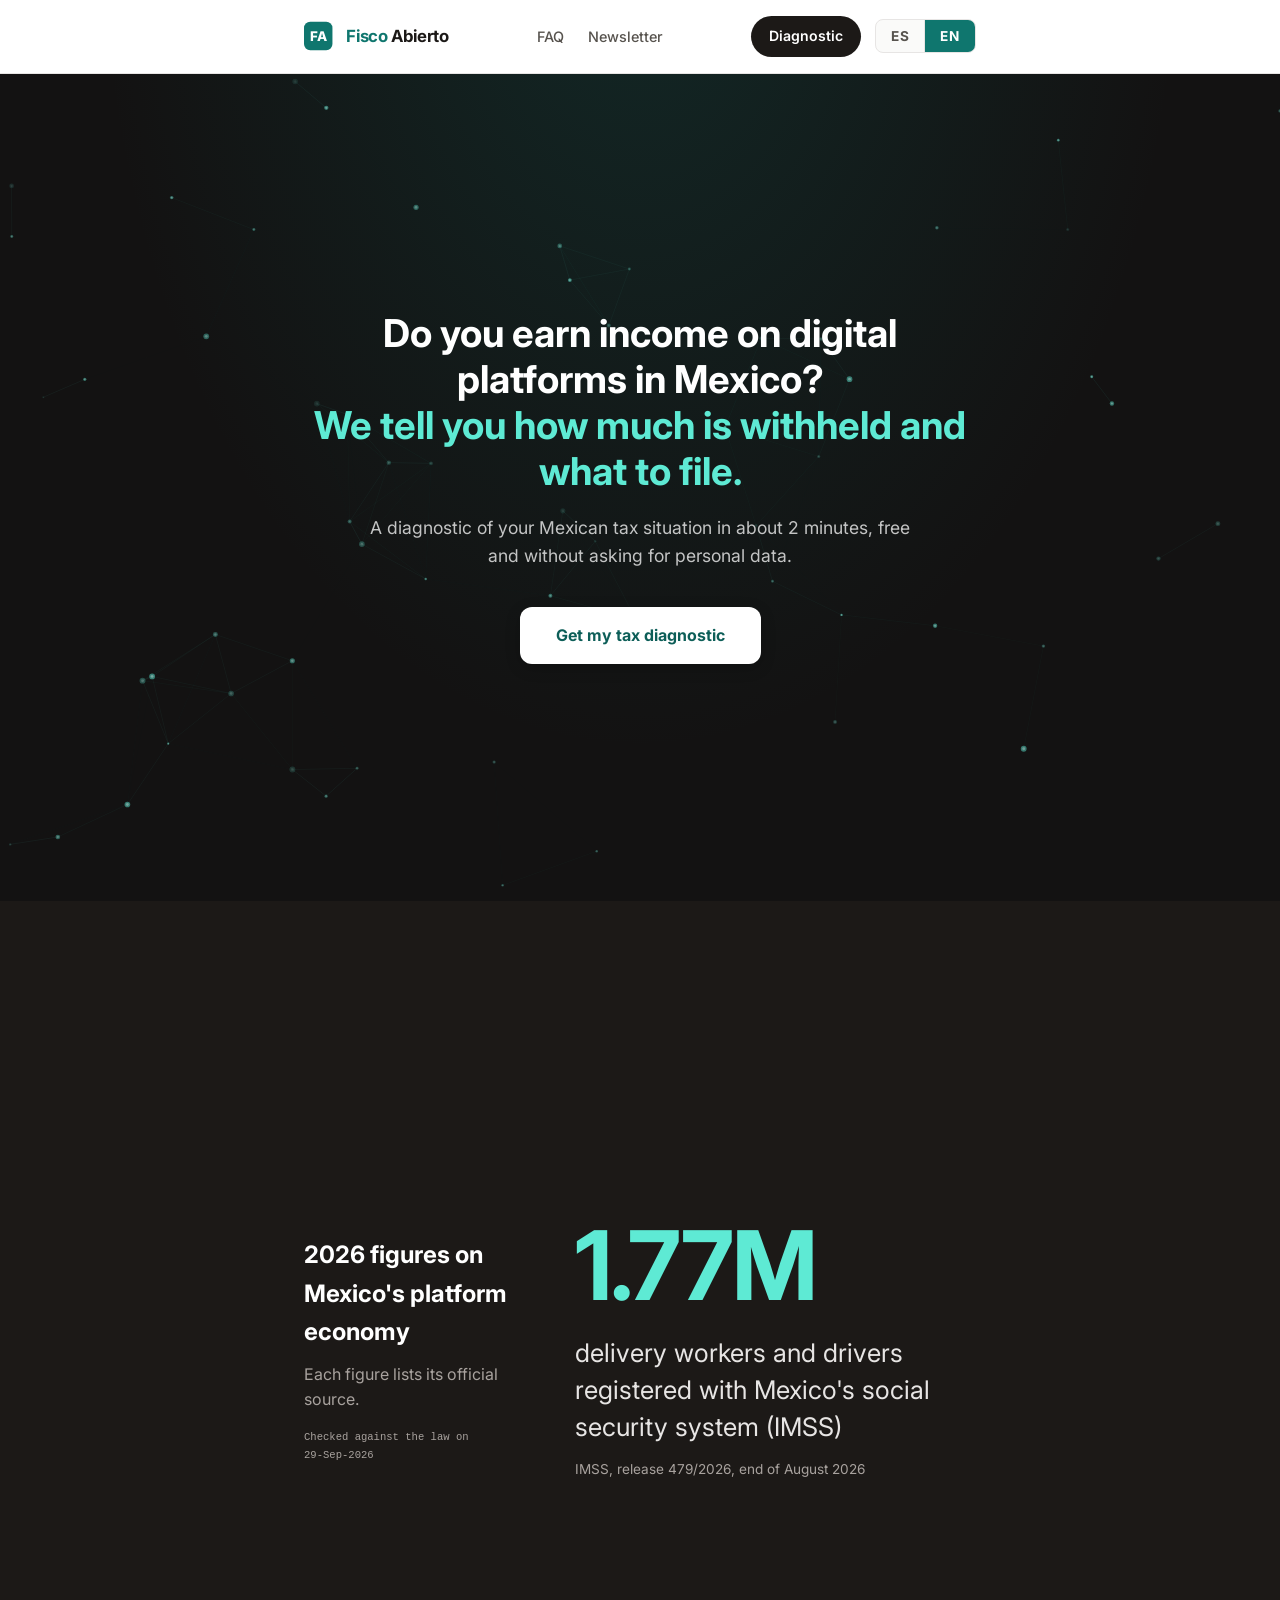
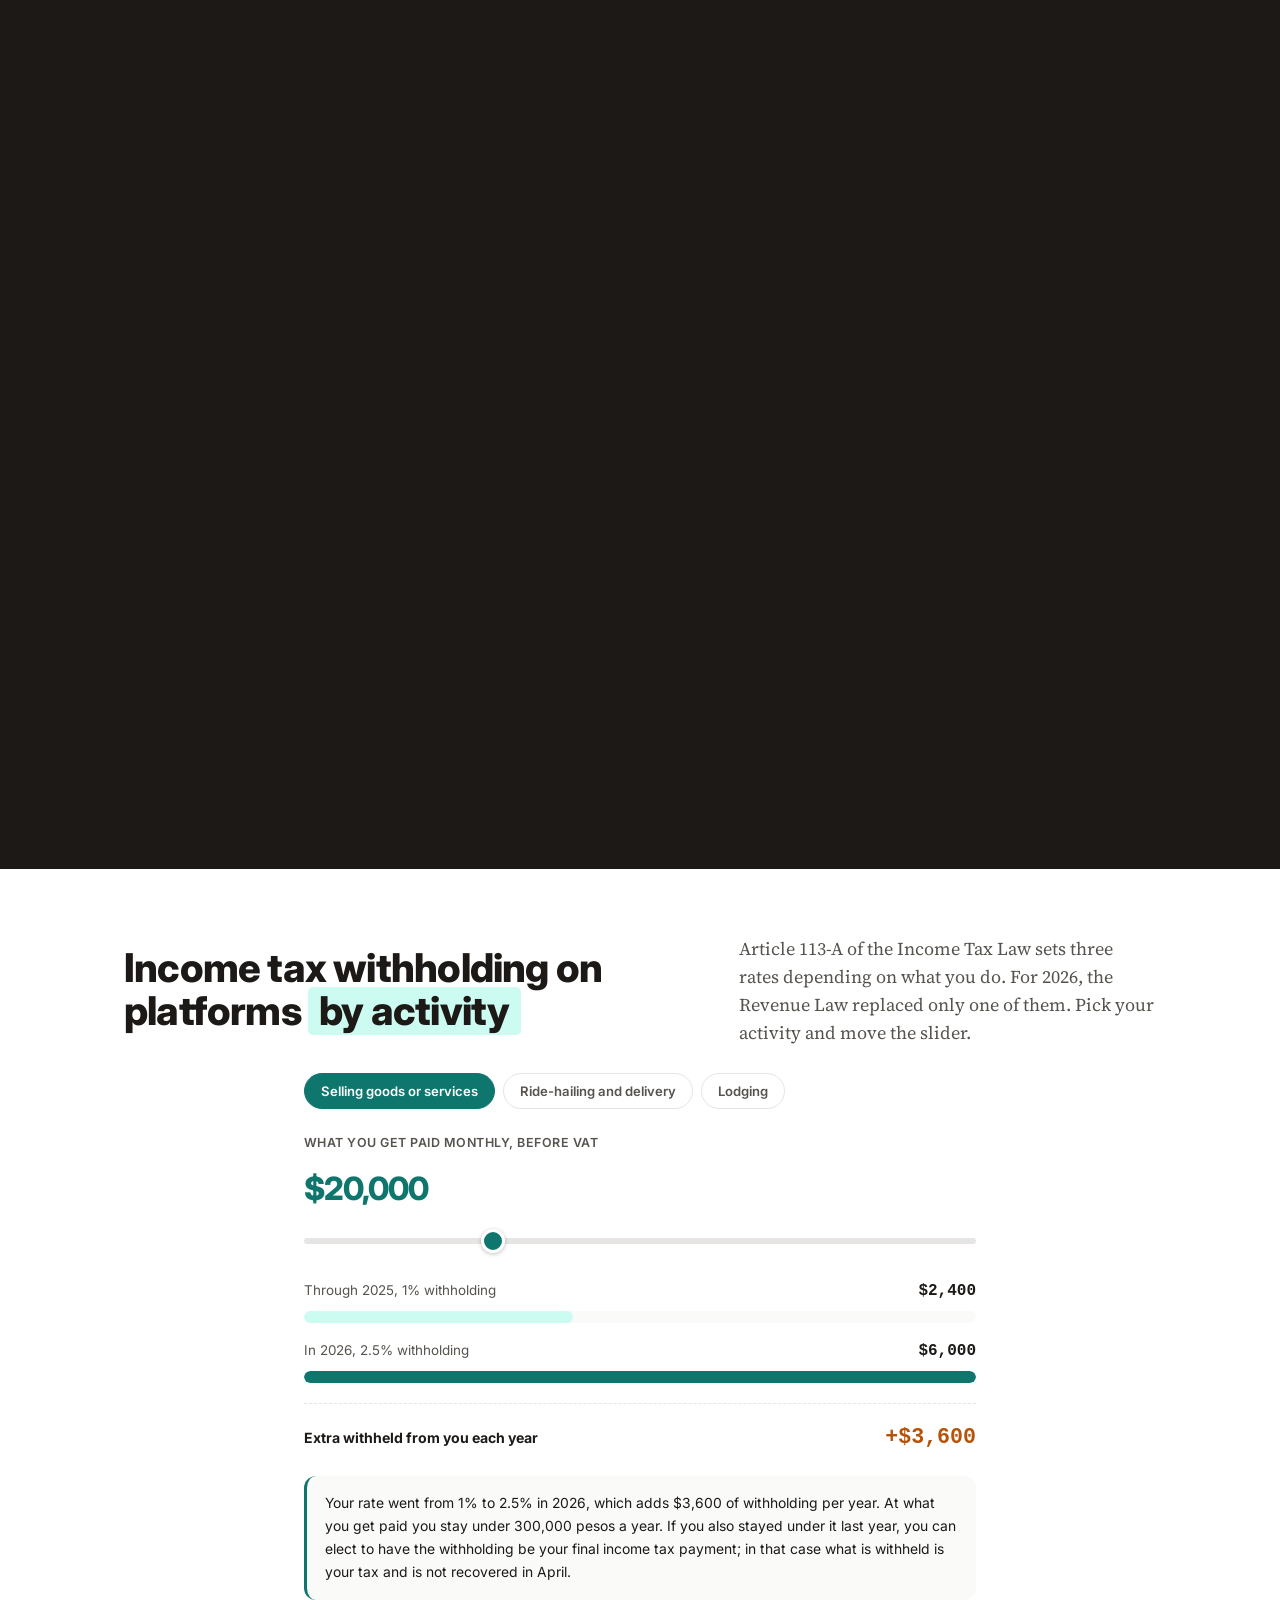
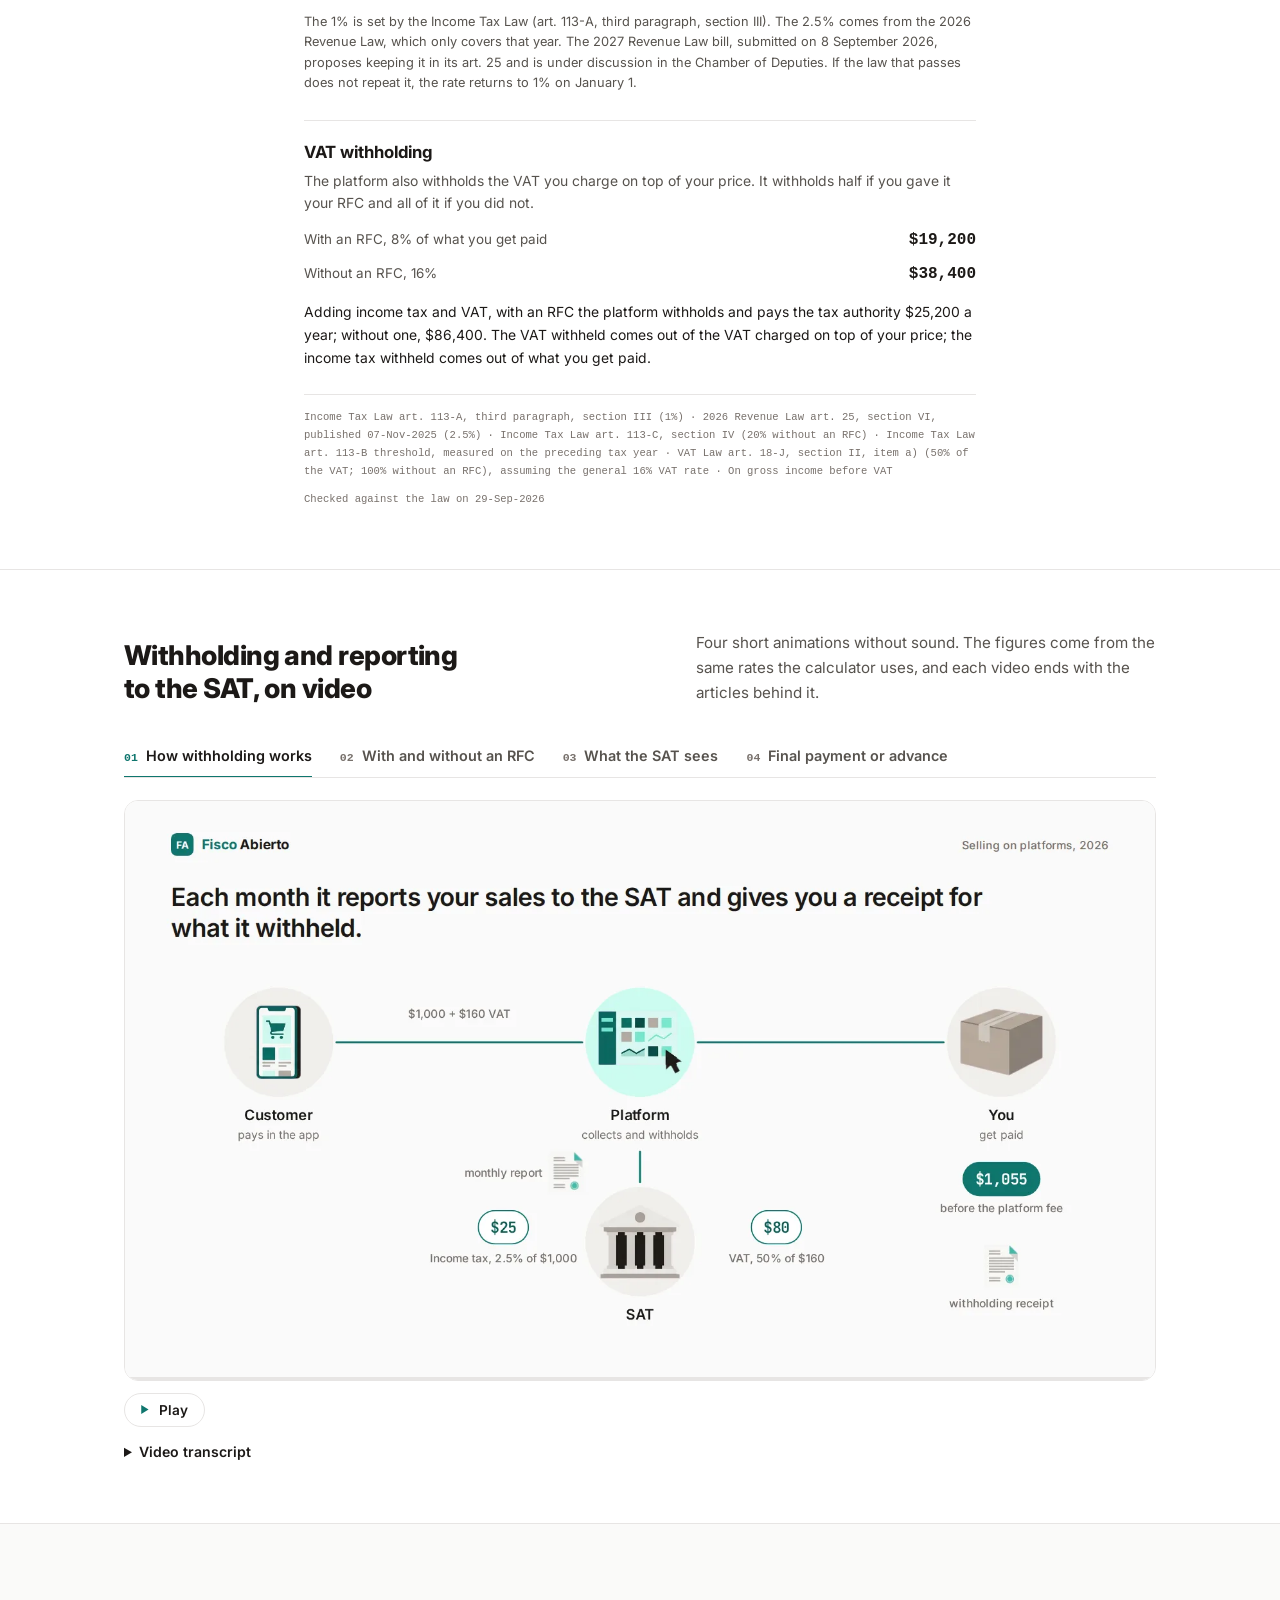
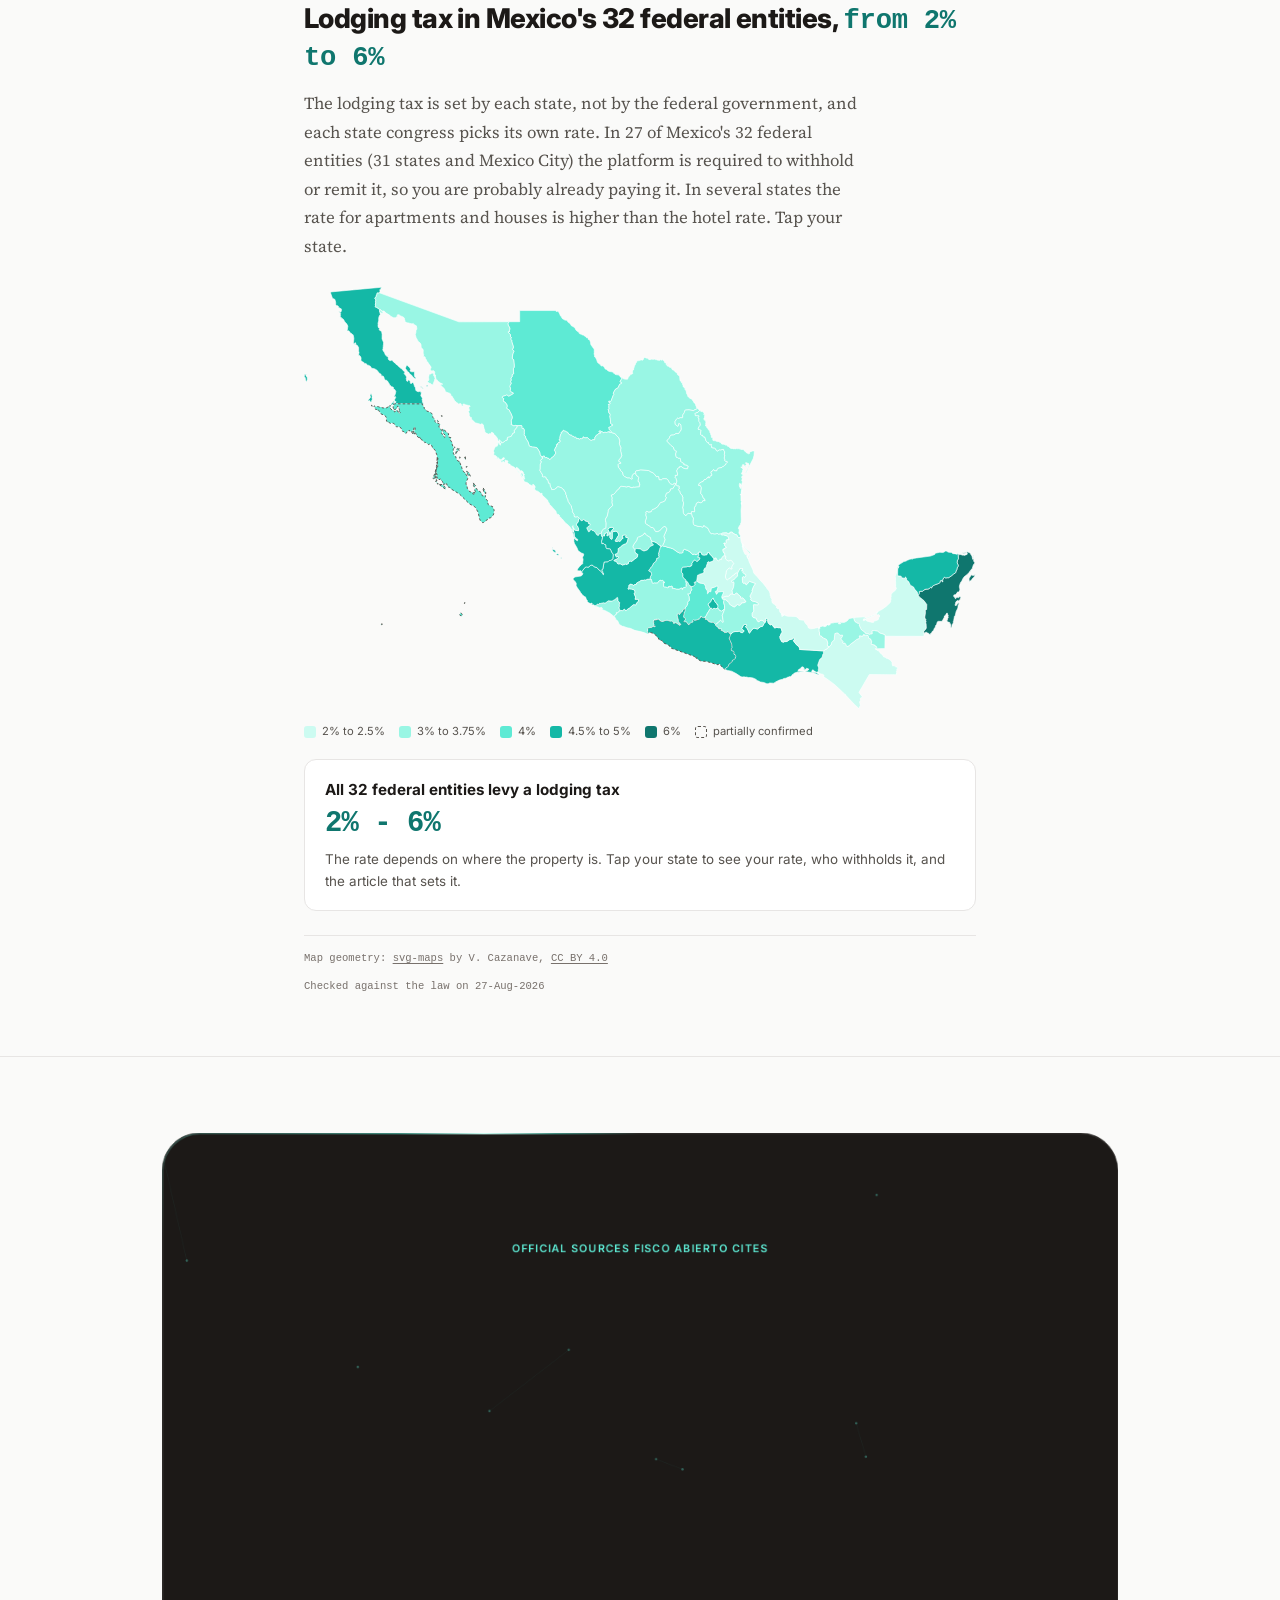
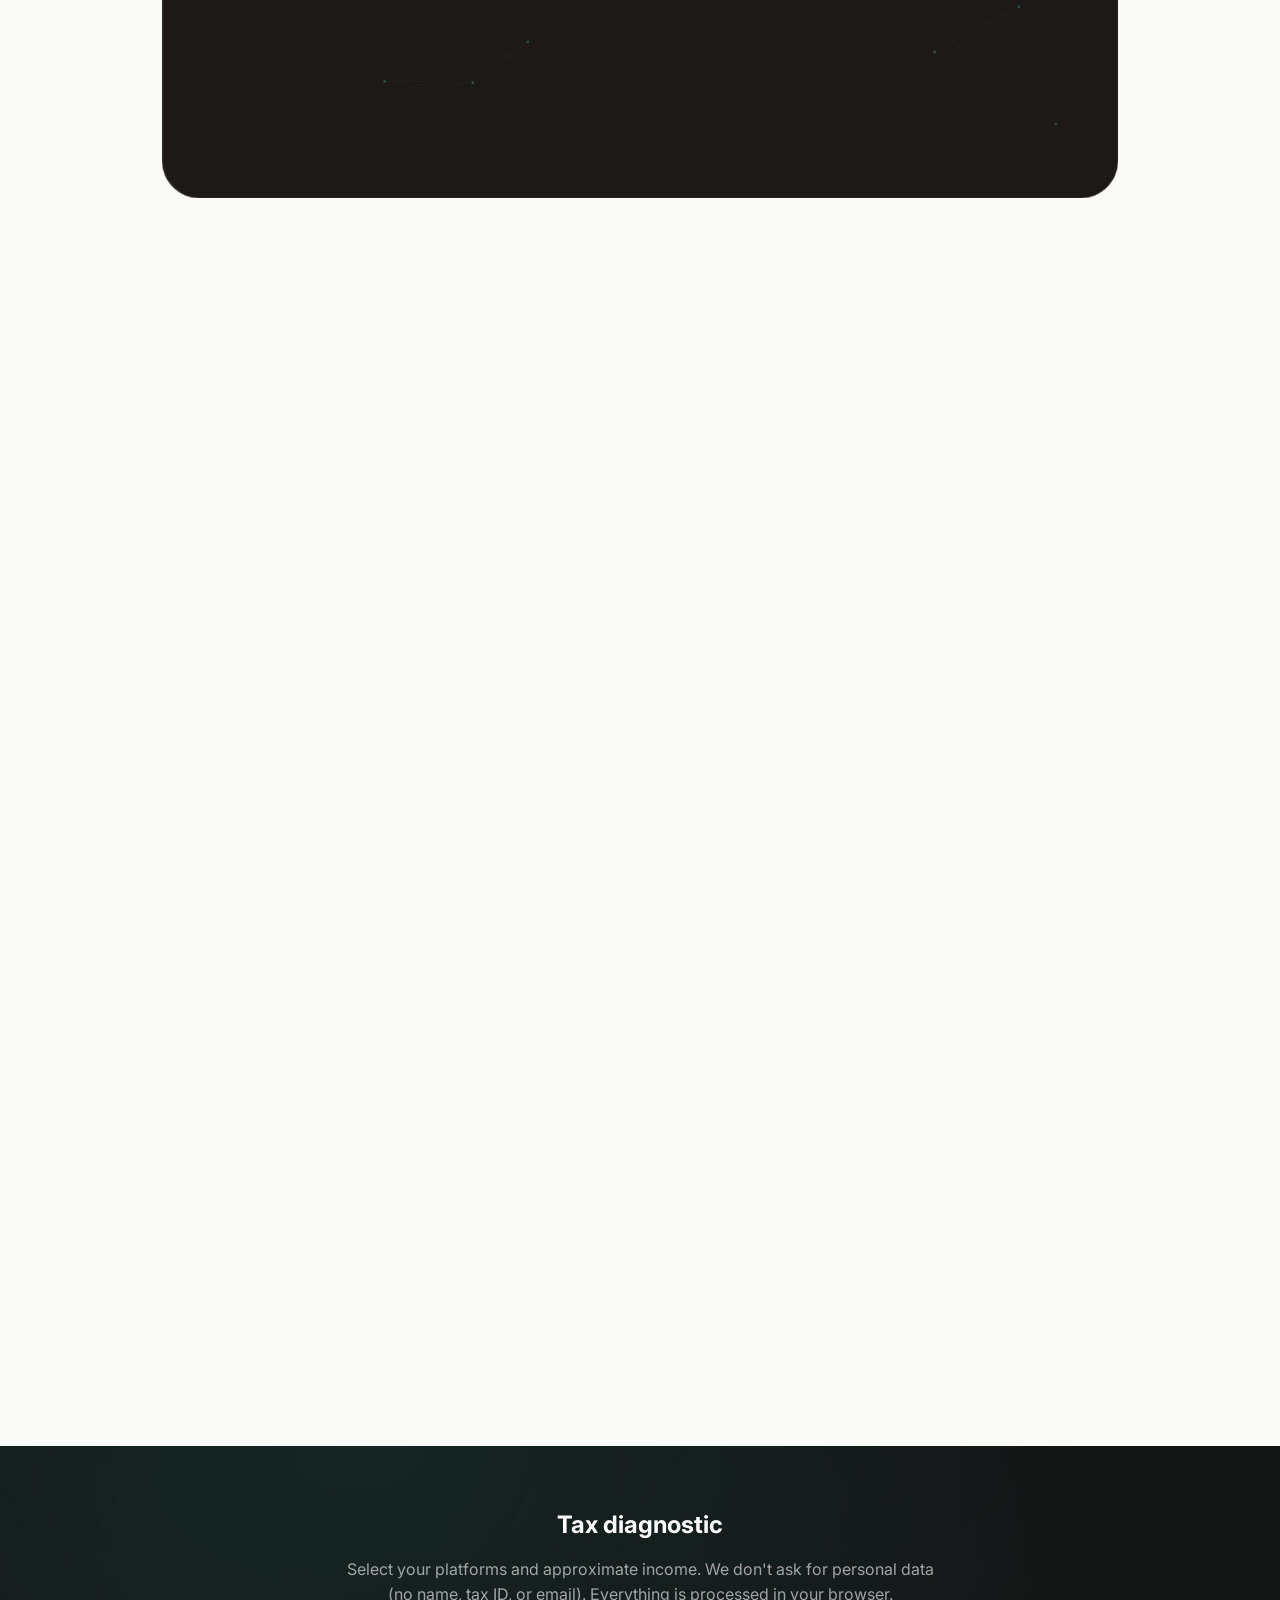
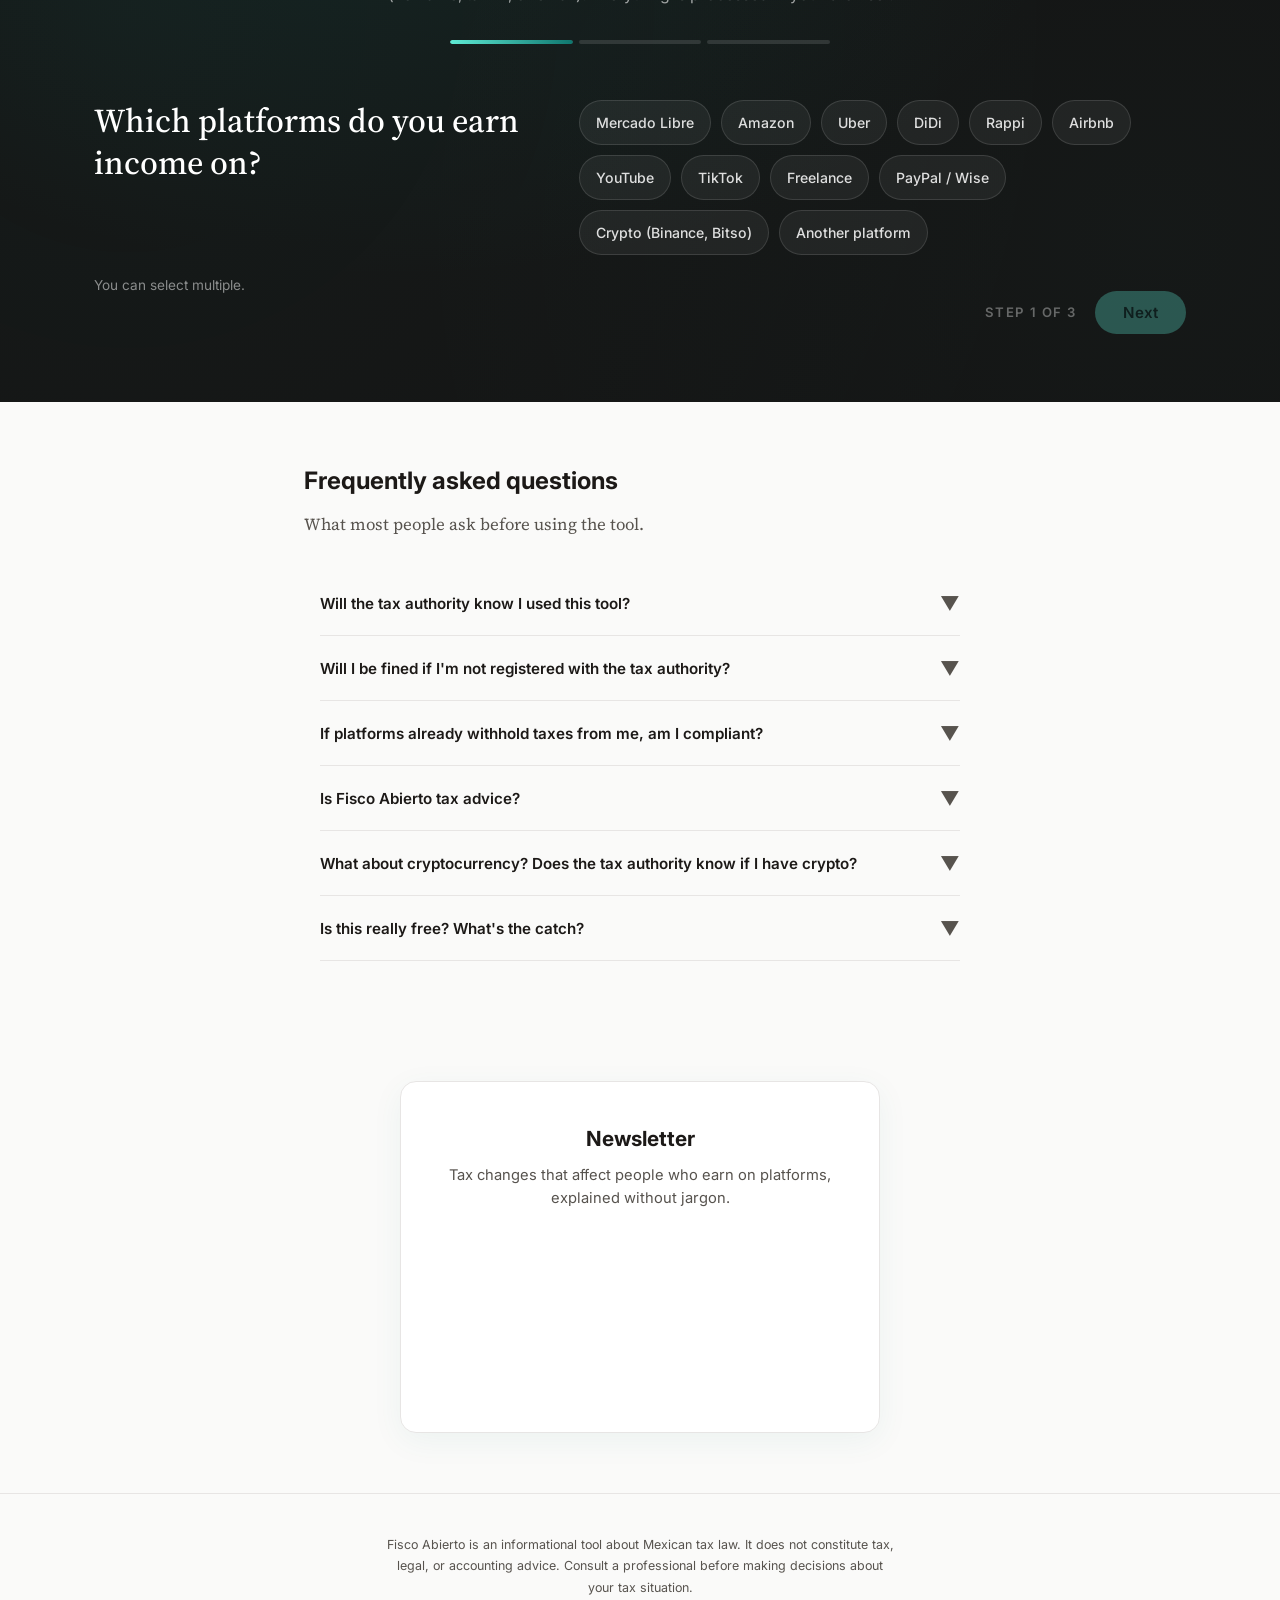
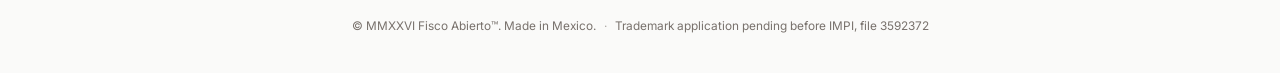
==== index.html @ 45210370 "Corrige cifras, citas y textos tras la revisión del 29 de septiembre y agrega la sección de videos C" ====
<!DOCTYPE html>
<html lang="es">
<head>
    <meta charset="UTF-8">
    <meta name="viewport" content="width=device-width, initial-scale=1.0">
    <title>Fisco Abierto | Tu situación fiscal en la economía digital mexicana</title>
    <link rel="icon" type="image/svg+xml" href="favicon.svg">
    <meta name="description" content="Herramienta gratuita para entender tus obligaciones fiscales si generas ingresos en plataformas digitales en México. Mercado Libre, Uber, Airbnb, freelance y más.">
    <link rel="preconnect" href="https://fonts.googleapis.com">
    <link rel="preconnect" href="https://fonts.gstatic.com" crossorigin>
    <link href="https://fonts.googleapis.com/css2?family=Inter:wght@400;500;600;700&family=Source+Serif+4:opsz,wght@8..60,400;8..60,500;8..60,700&display=swap" rel="stylesheet">
    <style>
        :root {
            --color-bg: #FAFAF9;
            --color-surface: #FFFFFF;
            --color-text: #1C1917;
            --color-text-secondary: #57534E;
            --color-accent: #0F766E;
            --color-accent-light: #CCFBF1;
            --color-accent-dark: #0D5E58;
            --color-border: #E7E5E4;
            --color-warning: #D97706;
            --color-warning-bg: #FFFBEB;
            --color-danger: #DC2626;
            --color-danger-bg: #FEF2F2;
            --color-safe: #16A34A;
            --color-safe-bg: #F0FDF4;
            --radius: 12px;
            --font-serif: 'Source Serif 4', Georgia, 'Times New Roman', serif;
            --shadow: 0 1px 3px rgba(0,0,0,0.06), 0 1px 2px rgba(0,0,0,0.04);
            --shadow-md: 0 4px 6px rgba(0,0,0,0.05), 0 2px 4px rgba(0,0,0,0.04);
        }

        * { margin: 0; padding: 0; box-sizing: border-box; }

        body {
            font-family: 'Inter', system-ui, -apple-system, sans-serif;
            background: var(--color-bg);
            color: var(--color-text);
            line-height: 1.6;
            -webkit-font-smoothing: antialiased;
        }

        .container {
            max-width: 720px;
            margin: 0 auto;
            padding: 0 24px;
        }

        /* NAV */
        nav {
            background: var(--color-surface);
            border-bottom: 1px solid var(--color-border);
            padding: 16px 0;
            position: sticky;
            top: 0;
            z-index: 100;
            transition: padding 0.25s ease;
        }
        nav .container {
            display: flex;
            justify-content: space-between;
            align-items: center;
            /* Al compactarse, la barra se expande de la columna de 720px
               al ancho completo: el FA viaja hasta el borde izquierdo,
               como el logo de anthropic.com. */
            transition: max-width 0.4s ease;
        }
        nav.shrunk .container { max-width: 1560px; }
        .logo {
            display: inline-flex;
            align-items: center;
            text-decoration: none;
        }
        /* Identidad en dos piezas: el badge FA (la marca corta, siempre
           visible) y el wordmark en dos tonos. Al scrollear, el texto se
           colapsa con transicion (el morph de anthropic.com) y queda
           solo el FA. Nada de switch seco: max-width + opacity animados. */
        .logo { gap: 10px; }
        .logo-badge { height: 32px; width: auto; flex-shrink: 0; }
        .logo-word {
            display: inline-flex;
            gap: 0.18em;
            white-space: nowrap;
            overflow: hidden;
            max-width: 240px;
            opacity: 1;
            font-size: 1.05rem;
            font-weight: 700;
            letter-spacing: -0.01em;
            transition: max-width 0.35s ease, opacity 0.25s ease;
        }
        .logo-word-a { color: var(--color-accent); }
        .logo-word-b { color: var(--color-text); }
        nav.shrunk .logo-word { max-width: 0; opacity: 0; }
        nav.shrunk { padding: 8px 0; }
        .nav-right { display: inline-flex; align-items: center; gap: 14px; }
        .nav-cta {
            background: var(--color-text);
            color: #FFFFFF;
            text-decoration: none;
            font-size: 0.88rem;
            font-weight: 600;
            padding: 9px 18px;
            border-radius: 999px;
            white-space: nowrap;
            /* Dos botones de Diagnostico a la vista es uno de mas: este
               aparece cuando el del hero ya salio de pantalla. */
            opacity: 0;
            visibility: hidden;
            transform: translateY(-4px);
            transition: opacity 0.25s ease, transform 0.25s ease,
                        visibility 0s linear 0.25s, background-color 0.2s;
        }
        nav.cta-on .nav-cta {
            opacity: 1;
            visibility: visible;
            transform: none;
            transition: opacity 0.25s ease, transform 0.25s ease,
                        visibility 0s, background-color 0.2s;
        }
        .nav-cta:hover { background: var(--color-accent); }
        @media (prefers-reduced-motion: reduce) {
            nav, nav .container, .logo-word, .nav-cta { transition: none; }
        }
        .nav-links { display: flex; gap: 24px; }
        .nav-links a {
            text-decoration: none;
            color: var(--color-text-secondary);
            font-size: 0.9rem;
            font-weight: 500;
            transition: color 0.2s;
        }
        .nav-links a:hover { color: var(--color-accent); }

        /* LANGUAGE SWITCH (nav) */
        .lang-switch {
            display: inline-flex;
            border: 1px solid var(--color-border);
            border-radius: 8px;
            overflow: hidden;
            background: var(--color-bg);
            flex-shrink: 0;
        }
        .lang-btn {
            appearance: none;
            -webkit-appearance: none;
            background: none;
            border: none;
            font-family: inherit;
            font-size: 0.85rem;
            font-weight: 700;
            letter-spacing: 0.06em;
            color: var(--color-text-secondary);
            padding: 8px 15px;
            cursor: pointer;
            transition: background-color 0.2s, color 0.2s;
        }
        .lang-btn + .lang-btn { border-left: 1px solid var(--color-border); }
        .lang-btn:hover { color: var(--color-accent); }
        .lang-btn.active { background: var(--color-accent); color: #FFFFFF; }
        .lang-btn:focus-visible { outline: 2px solid var(--color-accent); outline-offset: 2px; }
        /* HERO */
        .hero {
            position: relative;
            padding: 60px 0;
            min-height: calc(100vh - 73px);
            display: flex;
            align-items: center;
            text-align: center;
            background: radial-gradient(ellipse at 50% -20%, rgba(15, 118, 110, 0.22), transparent 60%), #131212;
            overflow: hidden;
        }
        .hero canvas {
            position: absolute;
            top: 0;
            left: 0;
            width: 100%;
            height: 100%;
            pointer-events: none;
            will-change: transform;
        }
        .hero .container {
            position: relative;
            z-index: 2;
            width: 100%;
        }
        .hero h1 {
            font-size: 2.4rem;
            font-weight: 700;
            line-height: 1.2;
            margin-bottom: 20px;
            color: #FFFFFF;
        }
        .hero h1 .hero-main { color: #FFFFFF; }
        .hero h1 .hero-accent { color: #5EEAD4; }
        .hero p {
            font-size: 1.1rem;
            color: rgba(255,255,255,0.75);
            max-width: 560px;
            margin: 0 auto 36px;
        }
        .hero-cta {
            display: inline-block;
            background: #FFFFFF;
            color: var(--color-accent-dark);
            padding: 16px 36px;
            border-radius: var(--radius);
            text-decoration: none;
            font-weight: 700;
            font-size: 1rem;
            transition: background 0.2s ease, color 0.2s ease, transform 0.2s ease, box-shadow 0.2s ease;
            box-shadow: 0 4px 15px rgba(0,0,0,0.2);
        }
        .hero-cta:hover {
            background: #5EEAD4;
            color: #042f2e;
            transform: translateY(-2px);
            box-shadow: 0 6px 20px rgba(0,0,0,0.3);
        }

        /* SECTIONS */
        section { padding: 60px 0; }
        section h2 {
            font-size: 1.5rem;
            font-weight: 700;
            margin-bottom: 12px;
        }
        section .section-subtitle {
            color: var(--color-text-secondary);
            margin-bottom: 32px;
            font-size: 1rem;
        }

        /* SCROLL REVEAL */
        .reveal {
            opacity: 0;
            transform: translateY(16px);
            filter: blur(6px);
            /* Antes: 1.2s con blur(10px) y curva ease-in-out en el filtro.
               Se sentía lento porque el enfoque duraba TODA la transición.
               Ahora todo va con ease-out y dura ~0.5s: el desenfoque se nota
               al entrar pero se resuelve rápido. Blur de 6px en vez de 10px
               porque animar blur repinta cada frame: radio menor = menos
               trabajo de GPU = scroll más fluido. */
            transition: opacity 0.5s cubic-bezier(0.22, 0.61, 0.36, 1),
                        transform 0.5s cubic-bezier(0.22, 0.61, 0.36, 1),
                        filter 0.45s cubic-bezier(0.22, 0.61, 0.36, 1);
        }
        .reveal.visible {
            opacity: 1;
            transform: translateY(0);
            filter: blur(0);
        }

        /* El desenfoque en texto largo se siente pesado en teléfono, igual que
           pasó con las cifras. Ahí solo entra la opacidad. */
        @media (max-width: 600px) {
            .reveal { filter: none; }
        }

        /* Quien pidió menos movimiento no debería recibir nada de esto. */
        @media (prefers-reduced-motion: reduce) {
            .reveal, .reveal.visible, .stat-number {
                transition: none;
                filter: none;
                opacity: 1;
                transform: none;
            }
        }
        /* Escalonado más corto: con 0.54s de delay el tercer elemento
           terminaba casi 2s después de entrar en pantalla. */
        .reveal-delay-1 { transition-delay: 0.08s; }
        .reveal-delay-2 { transition-delay: 0.16s; }
        .reveal-delay-3 { transition-delay: 0.24s; }

        html { scroll-padding-top: 90px; }
        @media (max-width: 600px) { html { scroll-padding-top: 90px; } }

        /* DIAGNÓSTICO */
        #diagnostico {
            background: radial-gradient(ellipse at 30% 0%, rgba(15, 118, 110, 0.14), transparent 55%), #131212;
            border: none;
            position: relative;
            /* clip y no hidden: hidden sigue aceptando scroll programatico
               (scrollIntoView lo desplazaba por dentro y el estado quedaba
               corrido tras reiniciar); clip no es contenedor de scroll. */
            overflow: hidden;
            overflow: clip;
        }
        #diagnostico::before {
            content: '';
            position: absolute;
            top: -50%;
            left: -50%;
            width: 200%;
            height: 200%;
            background: radial-gradient(circle at 30% 40%, rgba(94,234,212,0.04) 0%, transparent 50%),
                        radial-gradient(circle at 70% 60%, rgba(94,234,212,0.03) 0%, transparent 40%);
            pointer-events: none;
        }
        #diagnostico .container { position: relative; z-index: 2; }

        .diag-intro { margin-bottom: 28px; text-align: center; }
        #diagnostico h2 { color: #FFFFFF; }
        #diagnostico .section-subtitle { color: rgba(255,255,255,0.6); max-width: 600px; margin-left: auto; margin-right: auto; }

        /* Progreso segmentado: un tramo por paso */
        .diag-progress {
            display: flex;
            gap: 6px;
            max-width: 380px;
            margin: 0 auto 40px;
        }
        .diag-seg {
            flex: 1;
            height: 4px;
            border-radius: 4px;
            background: rgba(255,255,255,0.12);
            overflow: hidden;
            position: relative;
        }
        .diag-seg::after {
            content: '';
            position: absolute;
            inset: 0;
            border-radius: 4px;
            background: linear-gradient(90deg, #5EEAD4, #0F766E);
            transform: scaleX(0);
            transform-origin: left;
            transition: transform 0.45s cubic-bezier(0.4, 0, 0.2, 1);
        }
        .diag-seg.done::after { transform: scaleX(1); }

        /* Sin caja: el wizard vive directo sobre el escenario oscuro.
           La pregunta serif es la protagonista, no un formulario. */
        #diag-wizard {
            padding: 16px 0 8px;
        }

        .diag-step { display: none; position: relative; }
        .diag-step.active {
            display: block;
            animation: fadeSlideIn 0.4s ease-out;
        }
        /* WIZARD EN BANDA: en pantallas anchas cada paso usa la geometria
           de la casa: pregunta serif a la izquierda, opciones a la
           derecha, la misma banda que cifras y resultados. */
        @media (min-width: 861px) {
            .diag-step.active {
                display: grid;
                grid-template-columns: 5fr 7fr;
                grid-auto-rows: min-content;
                column-gap: 4vw;
                align-items: start;
            }
            .diag-step .diag-question {
                grid-column: 1;
                grid-row: 1;
                text-align: left;
                margin: 0 0 12px;
                max-width: none;
            }
            .diag-step .diag-hint {
                grid-column: 1;
                grid-row: 2;
                text-align: left;
                margin-bottom: 0;
            }
            .diag-step .platform-grid,
            .diag-step .income-options,
            .diag-step .q-block,
            .diag-step .diag-nav { grid-column: 2; }
            .diag-step .platform-grid { justify-content: flex-start; margin: 0 0 20px; max-width: none; }
            .diag-step .income-options { margin: 0 0 20px; max-width: none; }
            .diag-step .diag-nav { justify-content: flex-end; }
        }
        /* Entrada en cascada de las opciones: cada chip y cada fila llega
           con su propio compas, como el revelado de los resultados. */
        .diag-step.active .platform-btn,
        .diag-step.active .income-btn {
            animation: fadeSlideIn 0.35s ease-out backwards;
        }
        .diag-step.active .platform-btn:nth-child(1) { animation-delay: 0.03s; }
        .diag-step.active .platform-btn:nth-child(2) { animation-delay: 0.06s; }
        .diag-step.active .platform-btn:nth-child(3) { animation-delay: 0.09s; }
        .diag-step.active .platform-btn:nth-child(4) { animation-delay: 0.12s; }
        .diag-step.active .platform-btn:nth-child(5) { animation-delay: 0.15s; }
        .diag-step.active .platform-btn:nth-child(6) { animation-delay: 0.18s; }
        .diag-step.active .platform-btn:nth-child(7) { animation-delay: 0.21s; }
        .diag-step.active .platform-btn:nth-child(8) { animation-delay: 0.24s; }
        .diag-step.active .platform-btn:nth-child(9) { animation-delay: 0.27s; }
        .diag-step.active .platform-btn:nth-child(10) { animation-delay: 0.3s; }
        .diag-step.active .platform-btn:nth-child(11) { animation-delay: 0.33s; }
        .diag-step.active .platform-btn:nth-child(12) { animation-delay: 0.36s; }
        .diag-step.active .income-btn:nth-child(1) { animation-delay: 0.05s; }
        .diag-step.active .income-btn:nth-child(2) { animation-delay: 0.1s; }
        .diag-step.active .income-btn:nth-child(3) { animation-delay: 0.15s; }
        .diag-step.active .income-btn:nth-child(4) { animation-delay: 0.2s; }
        .diag-step.active .income-btn:nth-child(5) { animation-delay: 0.25s; }
        /* Lineas vivas del paso 1: cada plataforma seleccionada se conecta
           con la pregunta: el diagrama se dibuja mientras respondes. */
        .diag-links {
            position: absolute;
            inset: 0;
            width: 100%;
            height: 100%;
            pointer-events: none;
            z-index: 0;
        }
        .diag-links path {
            fill: none;
            stroke: rgba(94, 234, 212, 0.35);
            stroke-width: 1.2;
            stroke-dasharray: 1;
            stroke-dashoffset: 1;
            transition: stroke-dashoffset 0.45s ease;
        }
        .diag-links.drawn path { stroke-dashoffset: 0; }
        .diag-question, .diag-hint, .platform-grid, .income-options, .q-block, .diag-nav {
            position: relative;
            z-index: 1;
        }
        @keyframes fadeSlideIn {
            from { opacity: 0; transform: translateY(12px); }
            to { opacity: 1; transform: translateY(0); }
        }

        .diag-question {
            font-family: var(--font-serif);
            font-size: clamp(1.5rem, 2.6vw, 2.2rem);
            font-weight: 500;
            line-height: 1.25;
            margin: 0 auto 10px;
            max-width: 720px;
            text-align: center;
            color: #FFFFFF;
        }
        .diag-hint {
            font-size: 0.85rem;
            color: rgba(255,255,255,0.5);
            margin-bottom: 26px;
            text-align: center;
        }

        .platform-grid {
            display: flex;
            flex-wrap: wrap;
            justify-content: center;
            gap: 10px;
            max-width: 620px;
            margin: 0 auto 26px;
        }
        .platform-btn {
            background: rgba(255,255,255,0.06);
            border: 1.5px solid rgba(255,255,255,0.12);
            border-radius: 999px;
            padding: 13px 16px;
            cursor: pointer;
            font-family: inherit;
            font-size: 0.88rem;
            font-weight: 500;
            color: rgba(255,255,255,0.85);
            transition: all 0.2s ease;
            text-align: center;
        }
        .platform-btn:hover {
            border-color: rgba(94,234,212,0.4);
            background: rgba(94,234,212,0.08);
            transform: translateY(-1px);
        }
        .platform-btn.selected {
            border-color: #5EEAD4;
            background: rgba(94,234,212,0.15);
            color: #5EEAD4;
            box-shadow: 0 0 20px rgba(94,234,212,0.1);
            transform: scale(1.03);
        }
        /* Sin emojis (canon del proyecto): chips de texto limpios. */

        .income-options {
            display: flex;
            flex-direction: column;
            gap: 0;
            max-width: 560px;
            margin: 0 auto 26px;
        }
        .income-btn {
            background: transparent;
            border: none;
            border-bottom: 1px solid rgba(255,255,255,0.12);
            border-radius: 0;
            padding: 15px 6px;
            cursor: pointer;
            font-family: inherit;
            font-size: 0.95rem;
            font-weight: 500;
            text-align: left;
            color: rgba(255,255,255,0.85);
            transition: all 0.2s ease;
        }
        .income-btn:hover {
            border-color: rgba(94,234,212,0.5);
            background: rgba(94,234,212,0.04);
        }
        .income-btn.selected {
            border-color: #5EEAD4;
            background: transparent;
            color: #5EEAD4;
            position: relative;
            padding-right: 48px;
        }
        .income-btn.selected::after {
            content: '\2713';
            position: absolute;
            right: 18px;
            top: 50%;
            transform: translateY(-50%);
            font-weight: 700;
        }
        .threshold-tag {
            display: block;
            font-size: 0.75rem;
            color: #FBBF24;
            font-weight: 600;
            margin-top: 4px;
        }
        .income-btn.threshold-marker {
            border-color: rgba(251,191,36,0.4);
            background: transparent;
        }
        .income-btn.threshold-marker.selected {
            border-color: #5EEAD4;
            background: transparent;
        }
        .income-btn.threshold-marker.selected .threshold-tag { color: #5EEAD4; }

        /* PROFILE SUMMARY */
        .profile-summary {
            font-family: var(--font-serif);
            max-width: 640px;
            margin: 0 auto 30px;
            text-align: center;
            font-size: 1.02rem;
            color: rgba(255, 255, 255, 0.7);
            line-height: 1.75;
        }
        .profile-summary strong {
            color: #5EEAD4;
            font-weight: 600;
        }

        .diag-nav {
            display: flex;
            justify-content: center;
            align-items: center;
            gap: 18px;
            margin-top: 16px;
        }
        .step-indicator {
            font-size: 0.72rem;
            font-weight: 600;
            letter-spacing: 0.12em;
            text-transform: uppercase;
            color: rgba(255, 255, 255, 0.45);
        }
        .btn-next, .btn-prev, .btn-results {
            padding: 12px 28px;
            border-radius: 999px;
            border: none;
            font-family: inherit;
            font-size: 0.95rem;
            font-weight: 600;
            cursor: pointer;
            transition: all 0.25s ease;
        }
        .btn-next, .btn-results {
            background: #5EEAD4;
            color: #042f2e;
        }
        .btn-next:hover, .btn-results:hover {
            transform: translateY(-1px);
            background: #86F3E3;
        }
        .btn-next:disabled, .btn-results:disabled {
            opacity: 0.3;
            cursor: not-allowed;
            transform: none;
            box-shadow: none;
        }
        .btn-prev {
            background: rgba(255,255,255,0.06);
            border: 1px solid rgba(255,255,255,0.15);
            color: rgba(255,255,255,0.6);
        }
        .btn-prev:hover {
            background: rgba(255,255,255,0.1);
            color: rgba(255,255,255,0.85);
        }

        .step-indicator {
            font-size: 0.82rem;
            color: rgba(255,255,255,0.35);
        }

        /* RESULTADOS */
        .results-panel { display: none; }
        .results-panel.active {
            display: block;
            padding-top: 48px;
            animation: fadeSlideIn 0.5s ease-out;
        }

        /* El veredicto no es una alerta: es una declaracion editorial.
           El color del nivel ES la informacion; la caja sobraba. */
        /* Cuando hay veredicto, la instruccion de "selecciona tus
           plataformas" ya no aplica: los resultados se quedan con todo el
           escenario y desaparece el doble centro. */
        #diagnostico .container.diag-wrap { max-width: 1140px; }
        #diagnostico:has(#results.active) .diag-intro,
        #diagnostico:has(#results.active) .diag-progress { display: none; }
        /* La pantalla final usa el patron de la casa: veredicto, perfil y
           acciones fijos a la izquierda mientras la ficha desfila a la
           derecha. La banda vive en un contenedor ancho propio. */
        #diagnostico .container.results-wrap { max-width: 1140px; }
        .results-band {
            display: grid;
            grid-template-columns: minmax(280px, 5fr) 7fr;
            gap: 4vw;
            align-items: start;
        }
        .results-aside { position: sticky; top: 96px; text-align: center; }
        .results-main .result-section:first-child { border-top: none; padding-top: 0; }
        @media (max-width: 760px) {
            .results-band { grid-template-columns: 1fr; }
            .results-aside { position: static; margin-bottom: 8px; }
        }
        .risk-banner {
            padding: 8px 0 0;
            margin-bottom: 30px;
            text-align: center;
        }
        .risk-banner.risk-alto .risk-level { color: #FCA5A5; }
        .risk-banner.risk-medio .risk-level { color: #FCD34D; }
        .risk-banner.risk-bajo .risk-level { color: #86EFAC; }
        .risk-level {
            font-family: var(--font-serif);
            font-size: clamp(1.25rem, 2vw, 1.6rem);
            font-weight: 500;
            letter-spacing: 0.01em;
            margin-bottom: 6px;
        }
        /* El mapa personal: TUS plataformas conectadas al nodo SAT, la
           exposicion no es un adjetivo, es este dibujo. */
        .expo-map { margin-bottom: 20px; }
        .expo-map svg { width: 100%; height: auto; display: block; }
        .expo-map .em-chip { fill: rgba(255, 255, 255, 0.05); stroke: rgba(255, 255, 255, 0.2); }
        .expo-map .em-label { fill: #E7E5E4; font-family: Inter, system-ui, sans-serif; font-size: 12px; }
        .expo-map .em-sat { fill: #5EEAD4; }
        .expo-map .em-sat-label { fill: #042f2e; font-family: Inter, system-ui, sans-serif; font-size: 13px; font-weight: 700; letter-spacing: 0.08em; }
        .expo-map .em-thread {
            fill: none;
            stroke: rgba(94, 234, 212, 0.45);
            stroke-width: 1.2;
            stroke-dasharray: 1;
            stroke-dashoffset: 1;
            transition: stroke-dashoffset 0.6s ease;
        }
        .expo-map.drawn .em-thread { stroke-dashoffset: 0; }
        @media (prefers-reduced-motion: reduce) {
            .expo-map .em-thread { transition: none; stroke-dashoffset: 0; }
        }
        .risk-label {
            font-size: 0.9rem;
            color: rgba(255,255,255,0.5);
        }
        /* Medidor de exposicion: 3 zonas, el nivel llena hasta su tramo */
        .risk-meter {
            margin: 12px auto 2px;
            max-width: 340px;
            height: 6px;
            border-radius: 6px;
            background: rgba(255,255,255,0.12);
            overflow: hidden;
        }
        .risk-meter-fill {
            height: 100%;
            width: 0;
            border-radius: 6px;
            transition: width 0.9s cubic-bezier(0.22, 1, 0.36, 1);
        }
        .risk-banner.risk-bajo .risk-meter-fill { background: #86EFAC; }
        .risk-banner.risk-medio .risk-meter-fill { background: #FCD34D; }
        .risk-banner.risk-alto .risk-meter-fill { background: #FCA5A5; }

        /* Paso 3: revelado progresivo de la segunda pregunta */
        .q-label {
            font-size: 0.78rem;
            font-weight: 600;
            letter-spacing: 0.09em;
            text-transform: uppercase;
            margin-bottom: 10px;
            color: #5EEAD4;
        }
        .q-block { margin-bottom: 28px; }
        .q-block:last-of-type { margin-bottom: 0; }
        #qFactura {
            transition: opacity 0.45s ease, transform 0.45s ease, height 0.45s ease;
        }
        #qFactura.q-hidden {
            opacity: 0;
            transform: translateY(10px);
            height: 0;
            overflow: hidden;
            margin: 0;
            pointer-events: none;
        }

        /* Contador de seleccion (paso 1) */
        .sel-count {
            font-family: ui-monospace, SFMono-Regular, Menlo, monospace;
            font-size: 0.8rem;
            font-weight: 600;
            color: #5EEAD4;
            background: rgba(94,234,212,0.1);
            border: 1px solid rgba(94,234,212,0.25);
            border-radius: 999px;
            padding: 4px 12px;
        }

        /* Direccion de la transicion entre pasos */
        #diag-wizard[data-dir="back"] .diag-step.active { animation-name: fadeSlideBack; }
        @keyframes fadeSlideBack {
            from { opacity: 0; transform: translateY(-12px); }
            to { opacity: 1; transform: translateY(0); }
        }

        /* Revelado escalonado de los resultados */
        .results-panel.active .profile-summary,
        .results-panel.active .result-section {
            animation: fadeSlideIn 0.5s ease-out backwards;
        }
        .results-panel.active .profile-summary { animation-delay: 0.1s; }
        .results-panel.active .result-section:nth-of-type(1) { animation-delay: 0.2s; }
        .results-panel.active .result-section:nth-of-type(2) { animation-delay: 0.32s; }
        .results-panel.active .result-section:nth-of-type(3) { animation-delay: 0.44s; }

        /* Teclado visible */
        .platform-btn:focus-visible, .income-btn:focus-visible,
        .btn-next:focus-visible, .btn-prev:focus-visible, .btn-results:focus-visible {
            outline: 2px solid #5EEAD4;
            outline-offset: 2px;
        }

        @media (prefers-reduced-motion: reduce) {
            .diag-step.active,
            .diag-step.active .platform-btn,
            .diag-step.active .income-btn,
            .results-panel.active .profile-summary,
            .results-panel.active .result-section { animation: none; }
            .risk-meter-fill, .diag-seg::after, #qFactura { transition: none; }
        }

        .result-section {
            border-top: 1px solid rgba(255, 255, 255, 0.1);
            padding: 24px 0;
        }
        .result-section h3 {
            font-size: 0.78rem;
            font-weight: 600;
            letter-spacing: 0.09em;
            text-transform: uppercase;
            margin-bottom: 12px;
            color: #5EEAD4;
        }
        .result-section ul {
            list-style: none;
            padding: 0;
        }
        .result-section li {
            padding: 10px 0;
            border-bottom: 1px solid rgba(255,255,255,0.06);
            font-size: 0.9rem;
            color: rgba(255,255,255,0.6);
            line-height: 1.5;
        }
        .result-section li:last-child { border-bottom: none; }
        .result-section li strong { color: #5EEAD4; font-weight: 600; }

        .btn-restart {
            display: inline-block;
            margin-top: 16px;
            padding: 12px 28px;
            background: rgba(255,255,255,0.06);
            border: 1px solid rgba(255,255,255,0.15);
            border-radius: 10px;
            font-family: inherit;
            font-size: 0.9rem;
            font-weight: 500;
            color: rgba(255,255,255,0.6);
            cursor: pointer;
        }
        .btn-restart:hover { background: rgba(255,255,255,0.1); color: rgba(255,255,255,0.85); }

        /* NEWSLETTER */
        #newsletter { text-align: center; }
        .newsletter-box {
            background: var(--color-surface);
            border: 1px solid var(--color-border);
            border-radius: 16px;
            padding: 40px 32px;
            box-shadow: 0 8px 32px rgba(15,118,110,0.06);
            max-width: 480px;
            margin: 0 auto;
            transition: box-shadow 0.3s ease;
        }
        .newsletter-box:hover {
            box-shadow: 0 12px 40px rgba(15,118,110,0.1);
        }
        .newsletter-box h2 { font-size: 1.3rem; margin-bottom: 8px; }
        .newsletter-box p {
            color: var(--color-text-secondary);
            font-size: 0.92rem;
            margin-bottom: 24px;
        }
        /* FOOTER */
        footer {
            padding: 40px 0;
            border-top: 1px solid var(--color-border);
            text-align: center;
        }
        .footer-fine {
            max-width: 64ch;
            margin: 0 auto;
            font-size: 0.78rem;
            color: var(--color-text-secondary);
            line-height: 1.7;
        }
        .footer-copy {
            margin-top: 18px;
            font-size: 0.74rem;
            color: #78716C;
            line-height: 1.8;
        }
        .footer-copy .sep { margin: 0 8px; opacity: 0.6; }
        .footer-copy a { color: inherit; text-decoration: underline; text-underline-offset: 2px; }
        .footer-copy a:hover { color: var(--color-accent); }
        .footer-mark { white-space: nowrap; }
        @media (max-width: 600px) {
            .footer-copy .sep { display: none; }
            .footer-mark { display: block; }
        }

        /* STATS */
        .stats-section { background: var(--color-text); color: white; padding: 0; }
        /* BANDA "UNO POR UNO": el titulo queda fijo a la izquierda mientras
           cada dato pasa por su propia pantalla a la derecha (patron del demo
           scroll_fade / riotters). El fundido continuo lo maneja el JS del
           BLOQUEO al final del body; aqui solo vive la geometria. */
        .stats-band {
            display: grid;
            grid-template-columns: minmax(220px, 32%) 1fr;
            gap: 4vw;
        }
        .stats-aside { position: sticky; top: 0; height: 100vh; display: flex; align-items: center; }
        .stats-aside h2 { color: white; text-align: left; margin-bottom: 10px; }
        .stats-aside .section-subtitle { color: #A8A29E; text-align: left; margin-bottom: 0; }
        /* EL BLOQUEO. La seccion mide varias pantallas (el track) pero el
           marco se queda pegado, y las fichas viven APILADAS en la misma
           celda: por eso quedan centradas siempre y deja de sentirse a la
           deriva. El scroll ya no las desfila, las intercambia. El alto del
           track lo pone el JS en pixeles, no en vh, porque la barra del
           navegador movil cambia vh a media animacion. */
        /* La FORMA vive en el CSS, igual que --chain-form del panel de
           confianza: el JS la lee con getComputedStyle y el breakpoint existe
           en UN solo lugar. 'pin' = el bloqueo de escritorio. 'deck' = el
           carrusel vertical del telefono. */
        .stats-items { --stats-form: pin; padding: 0; }
        .stats-pin {
            position: sticky;
            top: 0;
            height: 100vh;
            height: 100svh;
            display: grid;
            align-content: center;
        }
        .stats-item {
            grid-area: 1 / 1;
            display: flex;
            flex-direction: column;
            justify-content: center;
            text-align: left;
            opacity: 0;
            will-change: opacity, transform;
        }
        .stats-items:not(.pin-on) .stats-item { opacity: 1; }
        @media (prefers-reduced-motion: reduce) {
            /* sin movimiento no se traba nada y las fichas se despilan. El
               carrusel del telefono NO cae aqui: deslizar no es una animacion,
               es el dedo del usuario. Su bloque de 760px va despues y gana. */
            .stats-items { height: auto !important; }
            .stats-pin { position: static; height: auto; display: block; }
            .stats-item { opacity: 1; margin-bottom: 12vh; }
        }
        /* El numero ya NO trae blur/opacity/transition propios: la opacidad
           de esta seccion tiene UN solo dueno (el JS del BLOQUEO). Dos
           sistemas escribiendo la misma propiedad fue el bug que evitamos. */
        .stat-number {
            font-size: clamp(3.4rem, 7.5vw, 6.5rem);
            font-weight: 700;
            color: #5EEAD4;
            line-height: 1.05;
            letter-spacing: -0.02em;
        }
        .stat-label {
            font-size: clamp(1.15rem, 2vw, 1.7rem);
            color: #E7E5E4;
            margin-top: 18px;
            line-height: 1.45;
            max-width: 26ch;
        }
        .stat-source {
            font-size: 0.85rem;
            color: #A8A29E; /* 6.9:1 sobre #1C1917; #78716C daba 3.6 */
            margin-top: 14px;
        }

        .stats-callout {
            padding: 26px 30px;
            background: rgba(255,255,255,0.06);
            border: 1px solid rgba(255,255,255,0.1);
            border-radius: var(--radius);
            text-align: left;
            font-size: clamp(1rem, 1.6vw, 1.25rem);
            line-height: 1.6;
            color: #E7E5E4;
            max-width: 54ch;
        }
        .stats-callout strong { color: #FCD34D; }
        @media (max-width: 760px) {
            .stats-band { grid-template-columns: 1fr; gap: 0; }
            .stats-aside { position: static; height: auto; padding-top: 22px; }
            /* ESCALA PROPIA DE TELEFONO, no una reduccion de la de escritorio.
               Medido en WebKit con perfil de iPhone 13 sobre los tres
               referentes: los tres AGRANDAN la tipografia en movil y dejan que
               el bloque vecino invada la pantalla (Riotters pone su titular en
               65px sobre 390px de ancho). La profundidad no sale del fade por
               si solo: sale de que el vecino es lo bastante grande como para
               meterse en pantalla a media luz.
               El tope de 26ch de la etiqueta se quita aqui: con el ancho
               completo baja de 9 renglones a 5, el bloque cabe en 55vh y el
               vecino alcanza a meter su CIFRA, no solo su pie. */
            /* CARRUSEL VERTICAL. La pista de cuatro pantallas se acabo: el
               telefono ya no alarga la pagina, la seccion mide una pantalla y
               las fichas se deslizan DENTRO con snap. Mismo trato que el
               carril de confianza, girado 90 grados (sin los puntos: el asomo
               de abajo ya dice que hay mas). El contenedor es mas alto
               que la ficha a proposito: ese sobrante es el asomo de la
               siguiente, que es de donde sale la profundidad.
               REPARTO DE LA PANTALLA (medido en WebKit, iPhone 13, con el
               titular en INGLES que es el caso largo): titulo + carrusel +
               marcas caben en una pantalla. Ese era el punto: antes la
               seccion media 3220px, o sea casi cinco pantallas. */
            .stats-items { --stats-form: deck; height: auto !important; padding: 0; }
            .stats-pin {
                position: relative;
                display: block;
                height: 60svh;
                margin-top: 8px;
                overflow-y: auto;
                scroll-snap-type: y mandatory;
                scrollbar-width: none;
                -webkit-overflow-scrolling: touch;
                /* El sobrante va abajo (padding) para que la ULTIMA ficha
                   tambien alcance a pegarse arriba: sin el, su tope queda
                   fuera del alcance del scroll y nunca llega a su sitio. */
                padding-bottom: 10svh;
                /* Solo se disuelve el borde de abajo, que es el que dice
                   'hay mas'. Un asomo ARRIBA no dice nada y ademas caia a 8px
                   del subtitulo, leyendose como un choque de textos (medido). */
                -webkit-mask-image: linear-gradient(to bottom, #000 0, #000 78%, transparent 100%);
                mask-image: linear-gradient(to bottom, #000 0, #000 78%, transparent 100%);
            }
            .stats-pin::-webkit-scrollbar { width: 0; height: 0; }
            .stats-item {
                grid-area: auto;
                min-height: 50svh;
                scroll-snap-align: start;
                margin-bottom: 0;
                transform: none !important;
            }
            .stat-number { font-size: 4.6rem; }
            .stat-label { font-size: 1.4rem; max-width: none; }
            .stat-source { font-size: 0.9rem; }
        }

        /* TRUST / QUIÉN ESTÁ DETRÁS */
        .trust-section {
            background: var(--color-bg);
            padding: 6vh 0 10vh;
            position: relative;
        }
        .container.trust-wrap { max-width: 1160px; }
        /* La pista: la seccion mide mas que el panel y el panel se queda
           pegado arriba. Ese sobrante es el recorrido con el que se dibuja
           el diagrama; sin pista habria que dibujarlo en el instante en que
           el panel cruza la pantalla. */
        .trust-stage { position: relative; height: 205vh; }
        .trust-panel {
            background: #1C1917;
            color: #E7E5E4;
            border-radius: 28px;
            padding: clamp(36px, 4.2vw, 60px) clamp(20px, 4.5vw, 56px);
            position: sticky;
            top: 4vh;
            transform-origin: 50% 20%;
            will-change: transform;
            overflow: hidden;
            min-height: 86vh;
            display: flex;
            flex-direction: column;
            justify-content: center;
        }
        .trust-canvas {
            position: absolute;
            inset: 0;
            width: 100%;
            height: 100%;
            z-index: 0;
            pointer-events: none;
        }
        .trust-kicker, .trust-chain { position: relative; z-index: 1; }
        /* EL BORDE DE LUZ: una chispa mint recorre el marco del panel en
           un anillo de 1.5px, notorio pero sutil. Cuando el mundo y el
           panel se funden al mismo negro, esta luz viajera es lo unico
           que dibuja el cuadro. */
        @property --beam-angle {
            syntax: '<angle>';
            initial-value: 0deg;
            inherits: false;
        }
        .trust-panel::after {
            content: '';
            position: absolute;
            inset: 0;
            border-radius: inherit;
            padding: 1.5px;
            background: conic-gradient(from var(--beam-angle),
                rgba(255, 255, 255, 0.07) 0%,
                rgba(255, 255, 255, 0.07) 82%,
                rgba(94, 234, 212, 0.55) 90%,
                #CCFBF1 93%,
                rgba(94, 234, 212, 0.55) 96%,
                rgba(255, 255, 255, 0.07) 100%);
            -webkit-mask: linear-gradient(#000 0 0) content-box, linear-gradient(#000 0 0);
            -webkit-mask-composite: xor;
            mask: linear-gradient(#000 0 0) content-box, linear-gradient(#000 0 0);
            mask-composite: exclude;
            pointer-events: none;
            z-index: 2;
            animation: beam-spin 8s linear infinite;
        }
        @keyframes beam-spin { to { --beam-angle: 360deg; } }
        @media (prefers-reduced-motion: reduce) {
            .trust-panel::after { animation: none; }
        }
        .trust-kicker {
            text-align: center;
            font-size: 0.78rem;
            font-weight: 600;
            letter-spacing: 0.1em;
            text-transform: uppercase;
            color: #5EEAD4;
            margin: 0 auto clamp(24px, 4vh, 40px);
            max-width: 900px;
            width: 100%;
        }

        /* LA CADENA DE VERIFICACION
           Un diagrama en lugar de un parrafo: entran seis fuentes oficiales, el sitio
           las lee, y sale una cifra con el articulo que la sostiene.
           La FORMA se declara aqui (--chain-form) y el JS la lee, para que el
           breakpoint viva en un solo lugar: mover el media query mueve la geometria. */
        .trust-chain {
            --chain-form: fan;
            position: relative;
            width: 100%;
            max-width: 980px;
            margin: 0 auto;
        }
        .chain-threads {
            position: absolute;
            inset: 0;
            width: 100%;
            height: 100%;
            overflow: visible;
            pointer-events: none;
            z-index: 0;
        }
        .chain-threads path {
            fill: none;
            stroke: rgba(94, 234, 212, 0.42);
            stroke-width: 1.25;
            stroke-linecap: round;
        }
        .chain-threads circle { fill: #5EEAD4; }
        .chain-dots { display: none; }
        .chain-core, .chain-out { position: relative; z-index: 1; }

        .chain-core {
            display: grid;
            grid-template-columns: minmax(0, 1fr) auto minmax(0, 1fr);
            grid-template-areas: "l n r";
            align-items: center;
            gap: 0 clamp(20px, 3vw, 48px);
        }
        /* En escritorio la banda no existe: sus hijas siguen siendo celdas
           de la cuadricula l / n / r. En telefono se convierte en carril. */
        .chain-band { display: contents; }
        .chain-col { display: flex; flex-direction: column; gap: clamp(20px, 3.4vh, 34px); }
        .chain-col-l { grid-area: l; align-items: flex-end; }
        .chain-col-r { grid-area: r; align-items: flex-start; }

        .chain-src {
            display: inline-flex;
            align-items: baseline;
            gap: 9px;
            border: 1px solid rgba(255, 255, 255, 0.13);
            background: rgba(255, 255, 255, 0.045);
            border-radius: 999px;
            padding: 10px 18px;
            white-space: nowrap;
            opacity: 0;
            will-change: opacity, transform;
        }
        .chain-src b { font-size: 0.95rem; font-weight: 600; color: #F5F5F4; }
        .chain-src i { font-size: 0.82rem; font-style: normal; color: #A8A29E; }

        /* La pill ES el link a su fuente. La flecha va pegada al texto gris y no al
           nombre, para no partirlo cuando la pill se apila. */
        a.chain-src {
            text-decoration: none;
            cursor: pointer;
            transition: border-color 0.2s ease, background-color 0.2s ease;
        }
        a.chain-src i::after {
            content: '\2197\FE0E';
            margin-left: 5px;
            font-weight: 400;
            color: rgba(94, 234, 212, 0.45);
            transition: color 0.2s ease;
        }
        a.chain-src:hover, a.chain-src:focus-visible, a.chain-src:active {
            border-color: rgba(94, 234, 212, 0.5);
            background: rgba(94, 234, 212, 0.09);
        }
        a.chain-src:hover i::after,
        a.chain-src:focus-visible i::after,
        a.chain-src:active i::after { color: #5EEAD4; }
        a.chain-src:focus-visible, a.chain-cite:focus-visible {
            outline: 2px solid #5EEAD4;
            outline-offset: 3px;
        }

        .chain-node {
            grid-area: n;
            display: flex;
            align-items: center;
            gap: 13px;
            width: fit-content;
            max-width: 100%;
            border: 1px solid rgba(94, 234, 212, 0.42);
            background: rgba(94, 234, 212, 0.07);
            border-radius: 22px;
            padding: 13px 24px 13px 15px;
            opacity: 0;
            will-change: opacity, transform;
        }
        .chain-mark { height: 32px; width: auto; flex-shrink: 0; }
        .chain-node span { display: flex; flex-direction: column; gap: 1px; }
        .chain-node b { font-size: 1.05rem; font-weight: 700; color: #FAFAF9; line-height: 1.25; }
        .chain-node i { font-size: 0.83rem; font-style: normal; color: #99F6E4; line-height: 1.3; }

        .chain-out {
            width: fit-content;
            max-width: 100%;
            margin: clamp(66px, 10vh, 112px) auto 0;
            text-align: center;
            border: 1px solid rgba(255, 255, 255, 0.14);
            background: rgba(255, 255, 255, 0.035);
            border-radius: 20px;
            padding: 24px 36px 20px;
            opacity: 0;
            will-change: opacity, transform;
        }
        .chain-figure {
            display: block;
            font-family: var(--font-serif);
            font-weight: 700;
            font-size: clamp(2.2rem, 4.6vw, 3.2rem);
            line-height: 1;
            letter-spacing: -0.02em;
            color: #FAFAF9;
        }
        .chain-what { display: block; margin-top: 9px; font-size: 0.95rem; color: #A8A29E; }
        .chain-cite {
            display: block;
            margin-top: 15px;
            padding-top: 13px;
            border-top: 1px solid rgba(255, 255, 255, 0.1);
            font-size: 0.72rem;
            font-weight: 600;
            letter-spacing: 0.08em;
            text-transform: uppercase;
            color: #5EEAD4;
        }
        a.chain-cite {
            text-decoration: underline;
            text-decoration-color: rgba(94, 234, 212, 0.35);
            text-underline-offset: 4px;
            transition: text-decoration-color 0.2s ease;
        }
        a.chain-cite:hover { text-decoration-color: #5EEAD4; }

        /* Si el JS no corre, el diagrama no se queda en blanco: la clase chain-on la
           pone el propio script antes de apagar nada. */
        .trust-chain:not(.chain-on) .chain-src,
        .trust-chain:not(.chain-on) .chain-node,
        .trust-chain:not(.chain-on) .chain-out { opacity: 1; transform: none; }

        /* Antes de que las pills en linea dejen de caber, el texto gris baja debajo
           del nombre en vez de encogerse. */
        @media (max-width: 1100px) {
            .chain-src { flex-direction: column; gap: 1px; white-space: normal; }
            .chain-col-l .chain-src { align-items: flex-end; text-align: right; }
            .chain-col-r .chain-src { align-items: flex-start; text-align: left; }
            .chain-src i { line-height: 1.3; }
        }

        /* TELEFONO: CARRIL HORIZONTAL (patron medido en apple.com/mac en
           movil). Las seis fuentes en una fila que se desliza con el pulgar y
           la siguiente asomando por el borde: ese asomo es la senal de
           profundidad, el equivalente lateral del vecino atenuado. Cada tarjeta
           gana el ancho que en columna no tenia, asi que la tipografia sube a
           20px el nombre y 15px el detalle en vez de 14 y 11.
           Los puntos de abajo conservan el argumento de la seccion: que las
           fuentes son SEIS, aunque solo se vean una y pico a la vez.
           El scroll vertical sigue mandando el dibujo; el horizontal es del
           usuario y no toca el progreso. */
        @media (max-width: 760px) {
            .trust-chain { --chain-form: deck; }
            /* el campo de particulas es un fondo, no una textura encima: en
               pantalla chica la misma densidad se lee como rayones sobre las
               tarjetas */
            .trust-canvas { opacity: 0.45; }
            .trust-stage { height: auto; }
            .trust-panel {
                position: sticky;
                top: 12px;
                min-height: 0;
                border-radius: 24px;
                padding: 26px 0 28px;
            }
            .trust-kicker { text-align: center; margin-bottom: 20px; padding: 0 18px; }

            .chain-core { display: block; grid-template-columns: none; grid-template-areas: none; }
            .chain-band {
                display: flex;
                gap: 12px;
                overflow-x: auto;
                overscroll-behavior-x: contain;
                scroll-snap-type: x mandatory;
                -webkit-overflow-scrolling: touch;
                scrollbar-width: none;
                padding: 4px 18px;
            }
            .chain-band::-webkit-scrollbar { display: none; }
            .chain-col-l, .chain-col-r { display: contents; }
            .chain-src {
                flex: 0 0 82%;
                scroll-snap-align: center;
                flex-direction: column;
                align-items: flex-start;
                justify-content: center;
                gap: 6px;
                min-height: 118px;
                padding: 18px 18px 20px;
                border-radius: 20px;
                white-space: normal;
                text-align: left;
            }
            .chain-col-l .chain-src, .chain-col-r .chain-src { align-items: flex-start; text-align: left; }
            .chain-src b {
                font-size: 1.25rem;
                display: flex;
                width: 100%;
                justify-content: space-between;
                align-items: baseline;
            }
            .chain-src i { font-size: 0.95rem; line-height: 1.35; }
            a.chain-src i::after { content: none; }
            a.chain-src b::after {
                content: '\2197\FE0E';
                margin-left: 12px;
                font-weight: 400;
                color: rgba(94, 234, 212, 0.5);
            }
            a.chain-src:hover b::after,
            a.chain-src:focus-visible b::after,
            a.chain-src:active b::after { color: #5EEAD4; }

            .chain-dots { display: flex; gap: 7px; justify-content: center; margin-top: 16px; }
            .chain-dots span {
                width: 6px; height: 6px; border-radius: 50%;
                background: rgba(255, 255, 255, 0.18);
                transition: background 0.2s ease, transform 0.2s ease;
            }
            .chain-dots span.on { background: #5EEAD4; transform: scale(1.3); }

            .chain-node {
                margin: 30px auto 0;
                align-self: auto;
                padding: 12px 20px 12px 13px;
                border-radius: 18px;
                gap: 10px;
                box-shadow: 0 0 40px rgba(94, 234, 212, 0.10);
            }
            .chain-mark { height: 28px; }
            .chain-node b { font-size: 1rem; }
            .chain-node i { font-size: 0.8rem; }
            .chain-out {
                width: auto;
                margin: 28px 18px 0;
                padding: 22px 20px 18px;
                border-radius: 18px;
                text-align: center;
            }
            .chain-figure { font-size: 2.6rem; }
            .chain-what { margin-top: 7px; font-size: 0.92rem; }
            .chain-cite { margin-top: 13px; padding-top: 11px; font-size: 0.66rem; letter-spacing: 0.04em; }
        }

        @media (prefers-reduced-motion: reduce) {
            .trust-stage { height: auto; }
            .trust-panel { position: relative; top: auto; }
            .chain-src, .chain-node, .chain-out { opacity: 1; }
        }

        /* La serif de acento tambien en los leads editoriales del mapa
           y del FAQ: una sola voz tipografica en todo el sitio. */
        .map-section .blk-lead,
        #faq .section-subtitle { font-family: var(--font-serif); font-size: 1.05rem; }
        /* FAQ */
        .faq-list { max-width: 640px; margin: 0 auto; }
        .faq-item {
            border-bottom: 1px solid var(--color-border);
        }
        .faq-question {
            width: 100%;
            background: none;
            border: none;
            padding: 20px 0;
            display: flex;
            justify-content: space-between;
            align-items: center;
            cursor: pointer;
            font-family: inherit;
            font-size: 0.95rem;
            font-weight: 600;
            color: var(--color-text);
            text-align: left;
            gap: 12px;
            transition: color 0.2s ease;
        }
        .faq-question:hover { color: var(--color-accent); }
        .faq-arrow {
            font-size: 1.2rem;
            transition: transform 0.3s cubic-bezier(0.4, 0, 0.2, 1);
            flex-shrink: 0;
            color: var(--color-text-secondary);
        }
        .faq-item.open .faq-arrow { transform: rotate(180deg); color: var(--color-accent); }
        .faq-answer {
            max-height: 0;
            overflow: hidden;
            transition: max-height 0.4s cubic-bezier(0.4, 0, 0.2, 1);
        }
        .faq-answer-inner {
            padding: 0 0 20px;
            font-size: 0.88rem;
            color: var(--color-text-secondary);
            line-height: 1.7;
        }
        .faq-item.open .faq-answer { max-height: 300px; }


        /* ===== Personalidad prestada de sedlakovalegal.cz =====
           Recursos trasladados: marcador sobre una frase del titular,
           chip de categoria como antetitulo, mapa como ilustracion
           interactiva, y bandas de color alternadas por seccion.
           Paleta: la rampa teal ya existente (accent-light es teal-100,
           accent es teal-700); los tres pasos intermedios son de la misma
           familia. Sin fuentes nuevas: monoespaciada del sistema. */

        .mark-hl {
            background: var(--color-accent-light);
            padding: 0 0.28em;
            border-radius: 5px;
            box-decoration-break: clone;
            -webkit-box-decoration-break: clone;
        }
        /* Enfasis alterno para titulos: cifra en mono acento, sin fondo.
           Un solo mark-hl por pagina (tabulador); el mapa usa este. */
        .num-hl {
            font-family: ui-monospace, SFMono-Regular, Menlo, monospace;
            color: var(--color-accent);
            letter-spacing: -0.01em;
        }
        /* Encabezado editorial dos columnas (patron anthropic.com):
           titulo bold a la izquierda, parrafo de acento en serif a la
           derecha. Solo la calculadora lo usa; el mapa conserva el suyo. */
        .blk-head {
            display: grid;
            grid-template-columns: 1.35fr 1fr;
            gap: 4vw;
            align-items: start;
            margin-bottom: 26px;
        }
        .blk-head .blk-title {
            font-size: clamp(1.9rem, 3.1vw, 2.8rem);
            line-height: 1.1;
            letter-spacing: -0.02em;
            margin-bottom: 0;
        }
        .blk-head .blk-lead {
            font-family: var(--font-serif);
            font-size: 1.13rem;
            line-height: 1.55;
            margin-top: 6px;
        }
        .calc-section .container.blk-head-wrap { max-width: 1080px; }
        @media (max-width: 760px) {
            .blk-head { grid-template-columns: 1fr; gap: 10px; }
        }
        .blk-title {
            font-size: 1.7rem;
            font-weight: 800;
            letter-spacing: -0.02em;
            line-height: 1.28;
            margin: 18px 0 14px;
        }
        .blk-lead {
            font-size: 0.95rem;
            color: var(--color-text-secondary);
            line-height: 1.7;
            max-width: 62ch;
        }
        .blk-foot {
            margin-top: 24px;
            padding-top: 14px;
            border-top: 1px solid var(--color-border);
            font-family: ui-monospace, SFMono-Regular, Menlo, monospace;
            font-size: 0.66rem;
            color: #78716C; /* 4.6:1 sobre el fondo; #A8A29E daba 2.4 */
            line-height: 1.7;
        }
        .blk-foot .sep { margin: 0 7px; opacity: 0.55; }
        .blk-foot a { color: inherit; text-decoration: underline; text-underline-offset: 2px; }
        .blk-foot a:hover { color: var(--color-accent); }
        /* Fecha de verificacion por bloque. La fecha vive en data-verificado y
           el texto lo pinta el JS en el idioma activo; tools/cifras.js la lee
           y avisa cuando envejece. */
        .verif {
            margin-top: 10px;
            font-family: ui-monospace, SFMono-Regular, Menlo, monospace;
            font-size: 0.66rem;
            color: #78716C;
            line-height: 1.7;
        }
        .verif:empty { display: none; }
        .verif-date { white-space: nowrap; }
        .stats-aside .verif { color: #A8A29E; margin-top: 16px; }

        /* --- Calculadora de la retencion --- */
        .calc-section { background: var(--color-surface); }
        .calc-section .container, .map-section .container { max-width: 720px; }
        .calc-activity {
            display: flex;
            flex-wrap: wrap;
            gap: 8px;
            margin-top: 26px;
        }
        .act-btn {
            appearance: none;
            -webkit-appearance: none;
            background: var(--color-surface);
            border: 1px solid var(--color-border);
            border-radius: 999px;
            padding: 9px 16px;
            font-family: inherit;
            font-size: 0.82rem;
            font-weight: 600;
            color: var(--color-text-secondary);
            cursor: pointer;
            transition: background-color 0.15s, color 0.15s, border-color 0.15s;
        }
        .act-btn:hover { border-color: var(--color-accent); color: var(--color-accent); }
        .act-btn.active {
            background: var(--color-accent);
            border-color: var(--color-accent);
            color: #FFFFFF;
        }
        .act-btn:focus-visible { outline: 2px solid var(--color-accent); outline-offset: 2px; }
        .calc-slider { margin: 24px 0 6px; }
        .calc-slider label {
            display: block;
            font-size: 0.78rem;
            font-weight: 600;
            letter-spacing: 0.04em;
            text-transform: uppercase;
            color: var(--color-text-secondary);
            margin-bottom: 10px;
        }
        .calc-amount {
            font-size: 2rem;
            font-weight: 800;
            letter-spacing: -0.03em;
            color: var(--color-accent);
            margin-bottom: 12px;
        }
        .calc-slider input[type=range] {
            -webkit-appearance: none;
            appearance: none;
            width: 100%;
            height: 6px;
            border-radius: 3px;
            background: var(--color-border);
            outline: none;
        }
        .calc-slider input[type=range]::-webkit-slider-thumb {
            -webkit-appearance: none;
            width: 24px;
            height: 24px;
            border-radius: 50%;
            background: var(--color-accent);
            border: 3px solid var(--color-surface);
            box-shadow: 0 1px 4px rgba(0,0,0,0.25);
            cursor: pointer;
        }
        .calc-slider input[type=range]::-moz-range-thumb {
            width: 20px;
            height: 20px;
            border-radius: 50%;
            background: var(--color-accent);
            border: 3px solid var(--color-surface);
            cursor: pointer;
        }
        .calc-rows { margin-top: 28px; display: flex; flex-direction: column; gap: 16px; }
        .calc-row-head {
            display: flex;
            justify-content: space-between;
            align-items: baseline;
            gap: 12px;
            margin-bottom: 6px;
        }
        .calc-row-label { font-size: 0.84rem; color: var(--color-text-secondary); }
        .calc-row-value {
            font-family: ui-monospace, SFMono-Regular, Menlo, monospace;
            font-size: 1rem;
            font-weight: 700;
            white-space: nowrap;
        }
        .calc-track { height: 12px; background: var(--color-bg); border-radius: 6px; overflow: hidden; }
        .calc-fill { height: 100%; border-radius: 6px; transition: width 0.18s ease-out; }
        .calc-fill.past { background: var(--color-accent-light); }
        .calc-fill.now { background: var(--color-accent); }
        .calc-diff {
            margin-top: 4px;
            padding-top: 16px;
            border-top: 1px dashed var(--color-border);
            display: flex;
            justify-content: space-between;
            align-items: baseline;
            gap: 12px;
        }
        .calc-diff-label { font-size: 0.88rem; font-weight: 700; }
        .calc-diff-value {
            font-family: ui-monospace, SFMono-Regular, Menlo, monospace;
            font-size: 1.35rem;
            font-weight: 800;
            color: #B45309; /* 5:1 sobre blanco; --color-warning (#D97706) daba 3.2 */
            white-space: nowrap;
        }
        .calc-verdict {
            margin-top: 22px;
            padding: 16px 18px;
            border-radius: var(--radius);
            border-left: 3px solid var(--color-accent);
            background: var(--color-bg);
            font-size: 0.87rem;
            line-height: 1.65;
            color: var(--color-text);
        }
        .calc-verdict.is-advance { border-left-color: var(--color-text-secondary); }
        .calc-caveat { margin-top: 12px; font-size: 0.8rem; color: var(--color-text-secondary); line-height: 1.6; }
        .results-cta { text-align: center; font-size: 0.88rem; color: rgba(255,255,255,0.5); margin-top: 24px; }
        .results-cta a { color: #5EEAD4; font-weight: 600; text-decoration: none; }
        .substack-frame { width: 100%; border: none; background: transparent; }
        .newsletter-fallback { font-size: 0.85rem; color: var(--color-text-secondary); margin-top: 12px; }
        /* Cubetas de la leyenda del mapa: los mismos cinco colores que asigna el JS a los paths */
        .sw-b1 { background: #CCFBF1; } .sw-b2 { background: #99F6E4; } .sw-b3 { background: #5EEAD4; }
        .sw-b4 { background: #14B8A6; } .sw-b5 { background: #0F766E; }
        /* IVA retenido: mismo monto de la barra, otra ley (18-J LIVA). Sin barras
           a proposito: las barras de arriba comparan tasas de ISR y mezclar el
           IVA ahi rompe la comparacion. */
        .calc-iva { margin-top: 26px; padding-top: 18px; border-top: 1px solid var(--color-border); }
        .calc-iva-title { font-size: 1.05rem; font-weight: 700; margin: 0 0 4px; }
        .calc-iva-lead { font-size: 0.87rem; color: var(--color-text-secondary); line-height: 1.6; margin: 0 0 14px; }
        .calc-iva-rows { margin: 0; display: flex; flex-direction: column; gap: 8px; }
        .calc-iva-rows div { display: flex; justify-content: space-between; align-items: baseline; gap: 12px; }
        .calc-iva-rows dt { font-size: 0.84rem; color: var(--color-text-secondary); margin: 0; }
        .calc-iva-rows dd {
            font-family: ui-monospace, SFMono-Regular, Menlo, monospace;
            font-size: 1rem; font-weight: 700; white-space: nowrap; margin: 0;
        }
        .calc-iva-total { margin: 14px 0 0; font-size: 0.87rem; line-height: 1.65; }

        /* --- Mapa del impuesto estatal al hospedaje --- */
        /* --- Videos explicativos ---
           Cuatro clips sin audio, renderizados cuadro por cuadro desde las
           mismas tasas de la calculadora (videos/README en el taller). Un
           solo <video>; las pestañas cambian el archivo. 16:9 en escritorio,
           4:5 en teléfono. Sin movimiento reducido no arranca solo: queda el
           póster, que es el diagrama terminado. */
        .vid-section { background: var(--color-surface); border-top: 1px solid var(--color-border); }
        .vid-section .container { max-width: 1080px; }
        .vid-head { display: flex; justify-content: space-between; align-items: flex-end; gap: 40px; }
        .vid-title { font-size: 1.7rem; font-weight: 800; letter-spacing: -0.02em; line-height: 1.2; max-width: 20ch; margin: 0; }
        .vid-lead { font-size: 0.95rem; color: var(--color-text-secondary); line-height: 1.65; max-width: 46ch; }
        .vid-tabs { display: flex; gap: 28px; margin-top: 30px; border-bottom: 1px solid var(--color-border); overflow-x: auto; scrollbar-width: none; }
        .vid-tabs::-webkit-scrollbar { display: none; }
        .vid-tab {
            appearance: none; -webkit-appearance: none; background: none; border: 0; cursor: pointer;
            padding: 12px 0; margin-bottom: -1px; border-bottom: 2px solid transparent;
            font-family: inherit; font-size: 0.9rem; font-weight: 600; color: var(--color-text-secondary);
            display: flex; gap: 8px; align-items: baseline; white-space: nowrap;
        }
        .vid-tab .vid-n { font-family: ui-monospace, SFMono-Regular, Menlo, monospace; font-size: 0.72rem; color: #78716C; }
        .vid-tab[aria-pressed="true"] { color: var(--color-text); border-bottom-color: var(--color-accent); }
        .vid-tab[aria-pressed="true"] .vid-n { color: var(--color-accent); }
        .vid-tab:focus-visible { outline: 2px solid var(--color-accent); outline-offset: 3px; border-radius: 2px; }
        .vid-frame { margin-top: 22px; border: 1px solid var(--color-border); border-radius: 14px; overflow: hidden; background: #FAFAF9; aspect-ratio: 16 / 9; }
        .vid-frame { position: relative; }
        .vid-frame video { display: block; width: 100%; height: 100%; object-fit: contain; background: #FAFAF9; cursor: pointer; }
        .vid-progress { position: absolute; left: 0; right: 0; bottom: 0; height: 3px; background: var(--color-border); }
        .vid-progress span { display: block; height: 100%; width: 0; background: var(--color-accent); }
        .vid-bar { margin-top: 12px; display: flex; align-items: center; gap: 16px; }
        .vid-play {
            appearance: none; -webkit-appearance: none; cursor: pointer;
            display: inline-flex; align-items: center; gap: 8px;
            background: var(--color-surface); border: 1px solid var(--color-border); border-radius: 999px;
            padding: 8px 16px 8px 13px; font-family: inherit; font-size: 0.85rem; font-weight: 600; color: var(--color-text);
        }
        .vid-play:hover { border-color: var(--color-accent); }
        .vid-play:focus-visible { outline: 2px solid var(--color-accent); outline-offset: 2px; }
        .vid-play svg { width: 13px; height: 13px; fill: var(--color-accent); }
        .vid-play path { display: none; }
        .vid-play[data-estado="play"] .i-play, .vid-play[data-estado="pause"] .i-pause, .vid-play[data-estado="replay"] .i-replay { display: inline; }
        .vid-text { margin-top: 14px; font-size: 0.88rem; color: var(--color-text-secondary); }
        .vid-text summary { cursor: pointer; font-weight: 600; color: var(--color-text); width: fit-content; }
        .vid-text p { margin-top: 8px; line-height: 1.7; max-width: 72ch; }
        @media (max-width: 600px) {
            .vid-head { display: block; }
            .vid-lead { margin-top: 10px; }
            .vid-title { font-size: 1.4rem; max-width: none; }
            .vid-tabs { display: grid; grid-template-columns: 1fr 1fr; gap: 0 16px; margin-top: 20px; border-bottom: 0; overflow: visible; }
            .vid-tab { white-space: normal; text-align: left; border-bottom: 1px solid var(--color-border); margin-bottom: 0; padding: 11px 0; }
            .vid-tab[aria-pressed="true"] { border-bottom: 2px solid var(--color-accent); padding-bottom: 10px; }
            .vid-frame { aspect-ratio: 4 / 5; }
        }

        .map-section {
            background: var(--color-bg);
            border-top: 1px solid var(--color-border);
            border-bottom: 1px solid var(--color-border);
        }
        .mxmap { width: 100%; height: auto; display: block; margin: 26px 0 0; }
        .mx-st {
            stroke: var(--color-surface);
            stroke-width: 0.7;
            cursor: pointer;
            transition: filter 0.12s, fill 0.7s ease;
        }
        /* El mapa se pinta solo al entrar: arranca en tierra palida y cada
           estado florece a su color EN ORDEN DE TASA (2% -> 6%), contando
           la historia del titulo mientras se dibuja. El JS solo quita una
           clase; los delays por estado hacen la oleada. */
        .mxmap.unpainted .mx-st { fill: #E4E2DD; }
        .mx-st.b1 { fill: #CCFBF1; }
        .mx-st.b2 { fill: #99F6E4; }
        .mx-st.b3 { fill: #5EEAD4; }
        .mx-st.b4 { fill: #14B8A6; }
        .mx-st.b5 { fill: #0F766E; }
        .mx-st:hover, .mx-st:focus { filter: brightness(0.88); outline: none; }
        /* Confirmación parcial: la incertidumbre se ve en el mapa, no solo
           se lee en la ficha. Va antes de is-active para que el resaltado
           de selección gane por orden de fuente. */
        .mx-st.is-partial {
            stroke: #57534E;
            stroke-width: 1.1;
            stroke-dasharray: 3 2.5;
        }
        .mx-st.is-active { stroke: var(--color-text); stroke-width: 1.6; stroke-dasharray: none; }
        .map-legend {
            display: flex;
            flex-wrap: wrap;
            gap: 6px 14px;
            margin-top: 14px;
            font-size: 0.7rem;
            color: var(--color-text-secondary);
        }
        .map-legend span { display: inline-flex; align-items: center; gap: 6px; }
        .map-legend i { width: 12px; height: 12px; border-radius: 3px; flex-shrink: 0; }
        .map-legend i.sw-partial { background: none; border: 1px dashed #57534E; }
        .map-panel {
            margin-top: 18px;
            background: var(--color-surface);
            border: 1px solid var(--color-border);
            border-radius: var(--radius);
            padding: 18px 20px;
            min-height: 128px;
        }
        .map-panel-name { font-size: 0.95rem; font-weight: 700; margin-bottom: 6px; }
        .map-panel-figure {
            font-family: ui-monospace, SFMono-Regular, Menlo, monospace;
            font-size: 1.8rem;
            font-weight: 800;
            letter-spacing: -0.03em;
            color: var(--color-accent);
            line-height: 1.1;
        }
        .map-panel-text { margin-top: 8px; font-size: 0.84rem; color: var(--color-text-secondary); line-height: 1.65; }

        /* RESPONSIVE */
        @media (max-width: 600px) {
            .hero h1 { font-size: 1.7rem; }
            .hero { padding: 60px 0 40px; }
            nav { padding: 9px 0; }
            nav .container { flex-wrap: wrap; row-gap: 7px; }
            .logo { gap: 7px; }
            .logo-badge { height: 27px; }
            .logo-word { font-size: 0.92rem; letter-spacing: -0.01em; max-width: 200px; }
            .nav-right { gap: 8px; }
            .nav-cta { padding: 6px 12px; font-size: 0.78rem; }
            .nav-links { gap: 14px; order: 3; flex-basis: 100%; justify-content: center; }
            .nav-links a { font-size: 0.82rem; }
            .lang-btn { padding: 5px 9px; font-size: 0.76rem; }
            section { padding: 40px 0; }
            .blk-title { font-size: 1.35rem; }
            .calc-amount { font-size: 1.6rem; }
            .calc-diff-value { font-size: 1.15rem; }
            .map-panel { padding: 14px 15px; }
            .map-panel-figure { font-size: 1.5rem; }
            .diag-nav { gap: 10px; }
            .step-indicator { white-space: nowrap; }
            .btn-next, .btn-prev, .btn-results { padding: 12px 20px; }
        }
    </style>
</head>
<body>

<!-- NAV -->
<nav id="topnav">
    <div class="container">
        <a href="#" class="logo">
            <svg class="logo-badge" viewBox="0 0 36 36" xmlns="http://www.w3.org/2000/svg" aria-hidden="true">
                <rect x="0" y="2" width="32" height="32" rx="7" fill="#0F766E"/>
                <text x="16" y="23.5" font-family="Inter, system-ui, sans-serif" font-size="15" font-weight="800" fill="#FFFFFF" text-anchor="middle" letter-spacing="-0.5">FA</text>
            </svg>
            <span class="logo-word"><span class="logo-word-a">Fisco</span><span class="logo-word-b">Abierto</span></span>
        </a>
        <div class="nav-links">
            <a href="#faq" data-i18n="nav.faq">FAQ</a>
            <a href="#newsletter" data-i18n="nav.newsletter">Newsletter</a>
        </div>
        <div class="nav-right">
            <a href="#diagnostico" class="nav-cta" data-i18n="nav.diagnostic">Diagnóstico</a>
            <div class="lang-switch" role="group" aria-label="Idioma / Language">
                <button type="button" class="lang-btn" data-lang="es" lang="es" aria-pressed="true">ES</button>
                <button type="button" class="lang-btn" data-lang="en" lang="en" aria-pressed="false">EN</button>
            </div>
        </div>
    </div>
</nav>

<!-- HERO -->
<main>
<section class="hero">
    <canvas id="heroCanvas"></canvas>
    <div class="container">
        <h1><span class="hero-main" data-i18n="hero.title">¿Generas ingresos en plataformas digitales?</span><br><span class="hero-accent" data-i18n="hero.subtitle">Te decimos cuánto te retienen y qué declarar.</span></h1>
        <p data-i18n="hero.description">Diagnóstico de tu situación fiscal en unos 2 minutos, gratis y sin pedir datos personales.</p>
        <a href="#diagnostico" class="hero-cta" data-i18n="hero.cta">Hacer mi diagnóstico fiscal</a>
    </div>
</section>

<!-- DATOS DUROS -->
<section class="stats-section">
    <div class="container">
        <div class="stats-band">
            <div class="stats-aside">
                <div>
                    <h2 data-i18n="stats.title">Cifras de 2026 sobre la economía de plataformas en México</h2>
                    <p class="section-subtitle" data-i18n="stats.subtitle">Cada cifra lleva su fuente oficial.</p>
                    <p class="verif" data-verificado="2026-09-29" data-i18n-js></p>
                </div>
            </div>
            <div class="stats-items">
                <!-- El marco se pega y las siete fichas viven apiladas en el mismo
                     punto: por eso quedan centradas y deja de sentirse a la deriva.
                     El track de arriba es el recorrido del bloqueo. -->
                <div class="stats-pin">
                <div class="stats-item">
                    <div class="stat-number" data-count="1.77" data-prefix="" data-suffix="M" data-decimals="2">1.77M</div>
                    <div class="stat-label" data-i18n="stats.stat1">repartidores y conductores de plataformas registrados ante el IMSS</div>
                    <div class="stat-source" data-i18n="stats.src1">IMSS, comunicado 479/2026, cierre de agosto 2026</div>
                </div>
                <div class="stats-item">
                    <div class="stat-number" data-count="289" data-prefix="" data-suffix="" data-decimals="0">289</div>
                    <div class="stat-label" data-i18n="stats.stat2">plataformas digitales extranjeras inscritas en el RFC y obligadas a reportar al SAT</div>
                    <div class="stat-source" data-i18n="stats.src2">DOF 18-sep-2026, corte al 31-ago-2026</div>
                </div>
                <div class="stats-item">
                    <div class="stat-number" data-count="2.5" data-prefix="" data-suffix="%" data-decimals="1">2.5%</div>
                    <div class="stat-label" data-i18n="stats.stat3">es la retención de ISR por venta o servicio en plataformas durante 2026 (antes era 1%)</div>
                    <div class="stat-source" data-i18n="stats.src3">LIF 2026, art. 25, fr. VI (vigencia anual)</div>
                </div>
                <div class="stats-item">
                    <div class="stat-number" data-count="3" data-prefix="" data-suffix="" data-decimals="0">3</div>
                    <div class="stat-label" data-i18n="stats.stat4">meses seguidos sin presentar sus declaraciones y una plataforma extranjera puede quedar bloqueada en México</div>
                    <div class="stat-source" data-i18n="stats.src4">Art. 18-H BIS LIVA</div>
                </div>
                <div class="stats-item">
                    <div class="stat-number" data-count="55" data-prefix="" data-suffix="%" data-decimals="0">55%</div>
                    <div class="stat-label" data-i18n="stats.stat5">de los trabajadores en México están en la informalidad</div>
                    <div class="stat-source" data-i18n="stats.src5">INEGI, ENOE agosto 2026</div>
                </div>
                <div class="stats-item">
                    <div class="stat-number" data-count="20" data-prefix="" data-suffix="%" data-decimals="0">20%</div>
                    <div class="stat-label" data-i18n="stats.stat6">de tus ingresos por plataformas se retiene si no le das tu RFC a la plataforma</div>
                    <div class="stat-source" data-i18n="stats.src6">Art. 113-C, fr. IV LISR</div>
                </div>
                <div class="stats-item">
                    <div class="stats-callout" data-i18n="stats.callout">
                        <strong>Desde el 1° de abril de 2026</strong> está en vigor el Art. 30-B del CFF, que obliga a las plataformas digitales a dar al SAT acceso en línea y <strong>en tiempo real</strong> a la información que permite comprobar su cumplimiento fiscal.
                    </div>
                </div>
                </div>
            </div>
        </div>
    </div>
</section>

<!-- CUANTO TE RETIENEN, EN PESOS -->
<section class="calc-section">
    <div class="container blk-head-wrap">
        <div class="blk-head">
            <h2 class="blk-title reveal"><span data-i18n="calc.titleA">Retención de ISR en plataformas</span> <span class="mark-hl" data-i18n="calc.titleMark">según tu actividad</span></h2>
            <p class="blk-lead reveal reveal-delay-1" data-i18n="calc.lead">El art. 113-A de la Ley del ISR fija tres tasas según lo que hagas. Para 2026, la Ley de Ingresos sustituyó solo una de ellas. Elige tu actividad y mueve la barra.</p>
        </div>
    </div>
    <div class="container">

        <div class="calc-activity" role="group" aria-label="Tipo de actividad" data-i18n-aria="calc.activityGroup">
            <button type="button" class="act-btn active" data-act="venta" data-i18n="calc.actVenta">Venta de bienes o servicios</button>
            <button type="button" class="act-btn" data-act="transporte" data-i18n="calc.actTransporte">Transporte de pasajeros y entrega</button>
            <button type="button" class="act-btn" data-act="hospedaje" data-i18n="calc.actHospedaje">Hospedaje</button>
        </div>

        <div class="calc-slider">
            <label for="calcRange" data-i18n="calc.sliderLabel">Lo que te pagan al mes, sin IVA</label>
            <div class="calc-amount" id="calcAmount" data-i18n-js>$20,000</div>
            <input type="range" id="calcRange" min="5000" max="60000" step="1000" value="20000" aria-describedby="calcAmount">
        </div>

        <div class="calc-rows">
            <div>
                <div class="calc-row-head">
                    <span class="calc-row-label" id="calcLabelPast" data-i18n-js>Hasta 2025</span>
                    <span class="calc-row-value" id="calcPast">$2,400</span>
                </div>
                <div class="calc-track"><div class="calc-fill past" id="calcBarPast" style="width:40%"></div></div>
            </div>
            <div>
                <div class="calc-row-head">
                    <span class="calc-row-label" id="calcLabelNow" data-i18n-js>En 2026</span>
                    <span class="calc-row-value" id="calcNow">$6,000</span>
                </div>
                <div class="calc-track"><div class="calc-fill now" id="calcBarNow" style="width:100%"></div></div>
            </div>
            <div class="calc-diff">
                <span class="calc-diff-label" id="calcDiffLabel" data-i18n-js>Lo que te retienen de más cada año</span>
                <span class="calc-diff-value" id="calcDiff">+$3,600</span>
            </div>
        </div>

        <div class="calc-verdict" id="calcVerdict" data-i18n-js></div>

        <p class="calc-caveat" data-i18n="calc.caveat">El 1% lo fija la Ley del ISR (art. 113-A, párrafo tercero, fracción III). El 2.5% viene de la Ley de Ingresos 2026, que solo rige ese año. La iniciativa de Ley de Ingresos 2027, presentada el 8 de septiembre de 2026, propone repetirlo en su art. 25 y está en discusión en la Cámara de Diputados. Si la ley que se apruebe no lo repite, el 1 de enero vuelve el 1%.</p>

        <div class="calc-iva">
            <p class="calc-iva-title" data-i18n="calc.ivaTitle">Retención de IVA</p>
            <p class="calc-iva-lead" data-i18n="calc.ivaLead">La plataforma también retiene el IVA que cobras encima de tu precio. Retiene la mitad si le diste tu RFC y todo si no.</p>
            <dl class="calc-iva-rows">
                <div><dt data-i18n="calc.ivaRfc">Con RFC, 8% de lo que te pagan</dt><dd id="calcIvaRfc">$19,200</dd></div>
                <div><dt data-i18n="calc.ivaSin">Sin RFC, 16%</dt><dd id="calcIvaSin">$38,400</dd></div>
            </dl>
            <p class="calc-iva-total" id="calcIvaTotal" data-i18n-js>Sumando ISR e IVA, con RFC la plataforma retiene y entera al SAT $25,200 al año; sin RFC, $86,400. El IVA retenido sale del IVA que cobras encima de tu precio; el ISR retenido sí se descuenta de lo que te pagan.</p>
        </div>

        <p class="blk-foot" data-i18n="calc.foot">Art. 113-A, párrafo tercero, fracción III LISR (1%) · Art. 25, fracción VI de la LIF 2026, DOF 07-nov-2025 (2.5%) · Art. 113-C, fracción IV LISR (20% sin RFC) · Umbral del Art. 113-B LISR, medido sobre el ejercicio anterior · Art. 18-J, fracción II, inciso a) LIVA (50% del IVA; 100% sin RFC), con IVA a la tasa general de 16% · Sobre ingresos brutos sin IVA</p>
        <p class="verif" data-verificado="2026-09-29" data-i18n-js></p>
    </div>
</section>

<!-- VIDEOS EXPLICATIVOS -->
<section class="vid-section" id="videos">
    <div class="container">
        <div class="vid-head">
            <h2 class="vid-title" data-i18n="vid.title">Retenciones y reportes al SAT, en video</h2>
            <p class="vid-lead" data-i18n="vid.lead">Cuatro animaciones cortas y sin audio. Las cifras salen de las mismas tasas que usa la calculadora, y cada video cierra con los artículos que lo sostienen.</p>
        </div>
        <div class="vid-tabs" role="group" aria-label="Videos" data-i18n-aria="vid.group">
            <button type="button" class="vid-tab" data-vid="como-te-retienen" aria-pressed="true"><span class="vid-n">01</span><span data-i18n="vid.tab1">Cómo te retienen</span></button>
            <button type="button" class="vid-tab" data-vid="con-rfc-sin-rfc" aria-pressed="false"><span class="vid-n">02</span><span data-i18n="vid.tab2">Con RFC y sin RFC</span></button>
            <button type="button" class="vid-tab" data-vid="que-ve-el-sat" aria-pressed="false"><span class="vid-n">03</span><span data-i18n="vid.tab3">Qué ve el SAT</span></button>
            <button type="button" class="vid-tab" data-vid="pago-definitivo-o-anticipo" aria-pressed="false"><span class="vid-n">04</span><span data-i18n="vid.tab4">Pago definitivo o anticipo</span></button>
        </div>
        <div class="vid-frame">
            <video id="vidPlayer" muted playsinline preload="none" aria-describedby="vidText"></video>
            <div class="vid-progress" aria-hidden="true"><span id="vidProgress"></span></div>
        </div>
        <div class="vid-bar">
            <button type="button" class="vid-play" id="vidPlay" aria-controls="vidPlayer" data-estado="play">
                <svg viewBox="0 0 16 16" aria-hidden="true" focusable="false"><path class="i-play" d="M4 2.5v11l9-5.5z"/><path class="i-pause" d="M4 2.5h3v11H4zM9 2.5h3v11H9z"/><path class="i-replay" d="M8 2.5a5.5 5.5 0 1 1-5.2 3.7l1.4.5A4 4 0 1 0 8 4v2L4.8 3.2 8 .5z"/></svg>
                <span id="vidPlayLabel" data-i18n-js>Reproducir</span>
            </button>
        </div>
        <details class="vid-text">
            <summary data-i18n="vid.textLabel">Texto del video</summary>
            <p id="vidText" data-i18n-js></p>
        </details>
    </div>
</section>

<!-- MAPA: INFORMALIDAD POR ESTADO -->
<section class="map-section">
    <div class="container">
        <h2 class="blk-title reveal"><span data-i18n="map.titleA">Impuesto estatal sobre hospedaje por entidad,</span> <span class="num-hl" data-i18n="map.titleMark">del 2% al 6%</span></h2>
        <p class="blk-lead reveal reveal-delay-2" data-i18n="map.lead">El impuesto sobre hospedaje es estatal, no federal, y cada congreso fija su propia tasa. En 27 de las 32 entidades la plataforma está obligada a retenerlo o enterarlo, así que probablemente ya lo estás pagando. En varios estados la tasa para departamentos y casas es más alta que la de los hoteles. Toca tu estado.</p>

        <svg class="mxmap reveal reveal-delay-3" viewBox="0 0 793 498" xmlns="http://www.w3.org/2000/svg" role="group" aria-label="Mapa de México: impuesto estatal sobre hospedaje por entidad federativa" data-i18n-aria="map.aria">
            <g id="mxStates">
                <path class="mx-st b2" data-st="agu" tabindex="0" role="button" aria-label="Aguascalientes: 3%" d="m 390.52786,309.79244 -2.34,-2.26 -0.07,-1.21 1.24,-2.87 3.33,-4.59 0.93,-3.24 1.07,-0.73 1.79,-0.38 3.47,-1.97 1.21,-0.92 0.39,-1.26 0.73,-0.17 0.77,1.39 1.33,1.34 4.44,2.63 0.59,2.44 1.14,2.04 0,0 0.26,0.59 -0.24,1.6 1.96,2.14 -4.28,1.97 -2.55,3.55 -0.72,0.5 -3.02,1.04 -1.26,0.06 -2.17,-1.02 -1.74,-1.41 -4.21,-0.38 z"/>
                <path class="mx-st b4" data-st="bcn" tabindex="0" role="button" aria-label="Baja California: 5%" d="m 106.48786,137.85244 -0.65,0 0,0 -0.76,0.12 0.13,0.44 -0.82,0.41 -0.68,0.01 -0.75,0.86 -0.29,-0.74 0.19,-0.78 3.08,-3.76 0.62,-0.15 0.06,0.97 -0.8,0.76 -0.02,0.52 0.69,1.34 z m -27.349998,-11.99 0.56,0.45 0.75,2.86 -0.25,1.02 0.38,2.42 -0.68,0.9 0.04,2.09 -0.62,-0.19 -0.54,0.33 -0.65,-0.31 -0.6,-1.42 -0.58,-0.18 -1,0.6 -0.37,-0.15 0.07,-0.78 2.73,-3.03 0.15,-0.68 -0.58,-1.61 0.51,-1.89 0.68,-0.43 z m 58.139998,-8.56 0.82,0.18 2.68,2.27 -0.54,0.47 -0.6,-0.96 -1.69,-0.95 -0.67,-1.01 z m 8.46,-1.5 0.34,0.64 -0.27,1.02 -1.16,0.04 -0.35,-1.56 1.44,-0.14 z m -142.8599978,-13.07 -0.64,1.32 0.15,1.03 1.31,1.2 0.23,2.9 -0.67,2.08 -0.75,0.23 -0.56,-1.47 0.21,-0.92 -0.56,-0.37 -0.07,-1.6 -1.24000002,-1.24 0.35,-1 -0.29,-0.96 0.74000002,-0.62 0.8,0.04 0.99,-0.62 z M 120.65786,92.442438 l -0.02,0.48 1.1,-0.48 0.02,0.32 0.93,0.26 1.27,1.64 0.77,0.39 1.06,2.21 -0.59,0.86 0.12,1.17 1.84,0.830002 2.9,-0.180002 0.34,0.300002 -0.17,4.33 0.62,1.71 1.2,0.37 -0.34,1.9 -2.96,-2.09 -1.72,-2.42 -2.56,-1.82 -0.96,-1.88 -1.37,-0.26 -0.24,-1.090002 -2.04,-2.47 -0.16,-0.86 0.77,-1.87 -0.21,-0.98 0.4,-0.37 z m -21.549998,-12.53 0.64,0.81 -0.45,0.14 -0.34,-0.36 0.15,-0.59 z m -9.92,-73.05 -0.85,0.51 -0.47,-0.4 -1.34,0.01 -0.6,2.05 -0.47,0.48 -0.05,1.34 -1.81,2.43 1.4,1.99 -0.62,1.83 0.29,1.14 -0.42,2.67 0.24,0.98 -0.6,0.98 0.96,0.95 0.92,0.13 3.82,2.76 0,0 -0.47,1.74 0.92,4 -1.12,1.46 -0.74,2.41 -0.08,3.53 -0.85,3.16 0.3,0.65 -0.25,2.22 0.62,2.21 1.37,1.26 -0.52,0.66 -0.02,0.65 2.84,1.84 0.59,3.53 -0.08,5.21 1.72,4.04 0.02,2.21 -0.35,1.3 0.21,0.82 -0.52,1.95 0.37,0.33 -0.65,2.16 1,2.06 0.62,0.38 1.73,4 1.23,0.61 0.3,0.9 0.96,0.15 0.64,0.89 -0.02,1.82 0.45,0.94 0.819998,0.32 0.44,0.72 1.17,0.12 0.34,-0.86 1.81,0.78 1.21,1.54 0.31,-0.06 0.96,1.18 0.94,0.48 0.68,1.13 1.62,0.83 2.09,2.34 1.52,0.83 0.11,0.61 1.44,0.69 1.98,2.47 1.44,1.170002 0.3,0.88 -0.73,0.85 0.01,0.48 2.08,2.55 0.79,1.64 -0.58,1.16 0.45,1.64 -0.33,0.25 0.81,1.69 0.82,0.1 0.53,-0.7 -0.41,-0.38 0.42,-0.62 0.48,0.27 0.47,-0.36 0.41,0.8 0.6,-0.12 -0.04,0.41 0.45,0.12 0.12,2.09 0.39,0.95 1.1,-0.03 1.31,-1.04 1.08,0.62 1.43,4.51 0.77,0.82 0.59,3.53 2.58,1.46 2.44,-0.59 0.48,0.36 0.07,0.73 0.81,-0.15 0.11,0.6 -0.36,0.48 0.25,0.66 -0.59,2.6 1.97,2.8 -0.47,2.03 0.62,1.45 -0.39,1.24 0.93,0.57 0.27,0.99 -0.3,2.49 0,0 -0.64,-1.71 -0.87,-0.26 0,0 -31.69,-0.11 0.23,-0.53 -0.35,-0.49 -0.05,-1.32 0.86,1.21 0.79,-1.39 -1.61,-0.41 -0.35,-1.72 1.52,-2.99 -0.42,-0.96 -0.88,0.53 -0.51,-0.49 1.28,-2.91 0.65,-3.16 -1.27,-2.19 -1.56,-0.63 -0.07,-2.03 -0.44,-0.43 -2.2,-0.1 0.01,-0.81 -0.45,-0.52 -1.54,-0.86 0.12,-0.59 -0.46,-1.17 -0.879998,-0.47 -0.56,-1.87 -0.46,-0.07 -0.23,-0.6 -0.96,-0.73 -0.97,-0.07 -0.17,0.33 -0.52,-1.09 -0.68,-0.44 -0.23,0.3 -0.54,-2.72 -0.64,-1.05 -1.06,-0.47 -0.64,0.34 -0.8,-0.98 -0.25,-1.35 -1.16,-0.55 -0.12,-0.37 -0.45,0.03 -3.43,-4.210002 -2.91,-1.5 -3.06,-0.4 -1.55,-2.51 -2.41,-1.18 -0.76,-0.03 -2,-1.92 -1.19,0.25 -2,-2.17 -0.89,-0.1 -1.88,-1.56 0.25,-2.52 -0.33,-1.5 -1.14,-1.62 -1.57,-0.58 0.62,-3.57 -0.54,-1.2 0.02,-4.19 -1.46,-2.55 -2.06,-1.24 0.19,-1.4 -0.82,-0.77 -0.23,0.4 0.5,0.94 -0.5,0.35 -0.46,-0.7 -0.53,0 0.58,1.34 -0.31,0.1 -1.06,-2.05 0.57,-5.32 -0.63,-3.55 -0.53,-1.05 -0.6,-0.08 -1.44,-1.26 -0.53,0.01 -2.3,-3.02 -1.55,0.2 -0.25,-0.46 0.74,-5.28 -1.38,-2.71 -2.09,-2.2 -1.85,-3.14 -1.29,-0.96 -0.68,0.08 -0.18,-1 -1.27,-0.92 -0.27,-0.72 -0.41,0.08 -0.12,-0.58 1.02,-0.52 -0.44,-0.9 0.47,-1.24 -1.17,-1.61 -0.33,0.14 -0.85,-1 0.45,-0.1 1.6,0.89 1.05,-0.96 0.19,-2.58 -0.4,-0.61 -1.26,-0.27 -0.57,-0.77 -1.15,-0.2 -0.41,-1.83 -0.48,-0.4 -1.23,0 -1.23,-1.18 -0.12,-3.02 -0.81,-2.83 -0.47,-0.75 -2.1,-0.71 -0.48,-0.56 -2.14,-5.9 0.04,-1.34 60.19,-5.54 -1.58,2.83 -0.67,0.19 0.5,1.79 -0.35,0.24 -0.3,1.52 z"/>
                <path class="mx-st b3" data-st="bcs" tabindex="0" role="button" aria-label="Baja California Sur: 4%" d="m 91.057862,397.56244 1.49,0.37 -0.48,0.42 -1.32,0.17 -0.12,-0.73 0.43,-0.23 z m 93.899998,-12.95 1.03,0.69 0.7,1.07 -0.01,1.76 -0.83,0.41 -0.44,-0.69 -1.15,-0.2 -0.81,-1.31 1.51,-1.73 z m 4.73,-12.33 0.23,0.65 -0.46,0.66 -0.29,-0.57 0.52,-0.74 z m 21.73,-135.15 2.79,4.59 0.44,1.91 -1.56,-0.29 -0.71,-1.05 -1.1,-3.81 0.14,-1.35 z m -51.48,-4.14 3.12,0.16 1.11,1.44 0.94,0.11 0.81,0.62 1.33,2.43 -0.35,0.83 -6.92,-5.03 -0.31,-0.34 0.27,-0.22 z m 40.73,-0.24 1.77,1.59 -0.93,2.03 -0.54,0.03 0.04,-0.83 -0.73,-0.26 0.12,-0.5 -0.46,-0.58 0.18,-0.67 -0.27,-0.46 0.82,-0.35 z m -0.86,-1.58 0.87,1.34 -0.59,0.33 -0.62,-0.36 -0.1,-0.78 0.44,-0.53 z m -7.78,-14.08 0.92,1.45 1.98,0.54 0.42,0.6 0.06,1.54 0.97,2.16 -0.47,0.09 -2.64,-2.04 -0.68,-2.02 -0.89,-0.9 0.33,-1.42 z m -35.67,-4.58 0.21,1.38 -1.1,3.4 0.11,3.08 -0.76,0.68 0.66,1.33 -0.33,1.14 -0.63,0.07 -0.31,0.53 0.16,0.72 1.14,1.27 -0.16,0.29 0.93,0.82 0.44,1.34 -0.67,1.1 0.92,0.78 1.25,1.81 -0.07,0.38 -1.06,-0.54 -0.05,-0.66 -1.78,-1.9 0.19,-0.53 0.57,0.08 0.22,-0.54 -0.12,-1.07 -0.8,-0.98 -1.33,-0.69 -1.22,0.37 -0.7,-0.45 -0.04,-0.58 0.41,-0.08 1.95,-5.17 1.97,-7.38 z m 36.07,-1.13 -0.45,1.2 -0.52,0.24 -0.15,-0.74 1.12,-0.7 z m -35.23,-4.93 -0.16,4.42 -0.37,1.37 -0.5,-0.35 1.03,-5.44 z m 0.06,-5.2 0.16,2.08 -0.17,2.51 -0.28,0.01 0.29,-4.6 z m 33.06,-0.92 0.31,3.3 -0.71,-0.44 -0.4,-1.4 0.8,-1.46 z m -6.54,-0.04 0.54,1.25 -0.33,0.51 -0.41,-0.2 -0.41,-1.41 0.61,-0.15 z m -0.66,-9.78 -0.5,1.02 0.4,1.67 -1.2,-0.74 -1.71,2.67 0,0.92 -0.56,0.55 0,0.68 -0.6,0.05 -0.13,-0.76 0.4,-0.45 0.18,-1.68 1.05,-1.74 -0.19,-1.46 0.98,-0.25 0.18,-0.43 0.64,0.4 1.06,-0.45 z m -5.19,-1.89 0.18,0.79 -0.45,0.05 -0.17,-0.54 0.44,-0.3 z m -49.09,-16.53 1.34,0.32 0.75,1.57 -0.96,-0.63 -1.97,-0.48 -0.12,-0.28 0.96,-0.5 z m 28.56,-14.77 1.06,1 -0.34,1.22 -0.62,-0.16 -0.5,-1.41 0.4,-0.65 z m 5.07,-5.51 0.42,0.05 0.28,0.62 -0.93,0.04 -0.18,-0.46 0.41,-0.25 z m -83.339998,-12.4 1.37,0.75 -0.1,0.53 -1.37,-1.02 0.1,-0.26 z m 26.709998,-1.56 0.65,0 0,0 0.41,0.41 0.29,-0.41 31.7,0.1 0,0 0.87,0.26 0.64,1.71 0,0 -0.07,0.5 1.29,1.03 0.4,1.96 1.08,1.29 0.42,-0.04 1.23,1.7 2.78,0.86 0.54,0.62 0.94,0.15 1.61,1.11 0.71,0.96 0.7,3.73 1.64,1.81 0.97,2.21 -0.41,0.76 2.6,2.1 2.54,0.65 0.47,0.57 0.93,-0.01 0.15,0.73 -0.57,0.03 -0.89,1.04 -0.23,1.58 1.68,2.42 0.9,0.46 0.04,0.46 0.92,0.66 0.33,1.37 -0.7,0.55 -0.47,1.29 1.17,0.73 0.29,1.17 1.08,0.66 0.69,1.69 1,0.75 1.55,-1.38 -3.45,-3.58 -0.23,-2.91 -0.68,-1.64 0.74,-0.47 1.85,1.4 0.67,1.09 1.35,0.93 0.47,0.75 2.16,1.37 -0.19,3.51 0.35,0.56 2.72,0.85 -0.6,1.63 0.04,1.24 1.15,1.88 0.71,0.31 0.22,0.5 0.07,1.14 -0.35,0.66 1.98,5.16 -0.58,0.94 0.1,1.35 -0.52,0.72 0.11,0.99 0.45,0.58 0.08,1.92 0.63,0.67 0.04,1.05 1.8,1.47 0.22,-0.17 0.8,3.11 1.84,2.4 2.56,0.31 -0.22,1.61 1.17,3.14 0.85,0.85 0.3,1.05 -0.3,0.17 0.38,1.53 0.62,0.81 -0.04,1 0.68,0.54 0.44,1.26 0.86,0.48 0.51,0.9 0.47,-0.13 0.76,0.62 0.25,1.3 1.61,2.21 0.67,2.08 -0.17,1.19 -0.74,1.77 -0.87,0.93 -0.22,3.09 0.22,1.04 1.05,1.39 0.13,2.88 1.06,1.24 0.69,1.57 1.54,1.35 4.34,0.95 1.21,-0.12 0.06,0.28 -1.28,0.5 -0.79,-0.65 -0.42,0.25 0.21,1.46 1.68,-0.13 -0.01,-0.78 1.21,-1.03 0.06,-0.98 -0.91,-2.2 0.28,-1.07 0.71,-0.45 1.56,0.21 0,0.78 1.06,0.62 0.42,1.12 2.15,0.99 2.06,1.58 0.71,3.23 1.2,0.3 2.6,-0.88 0.04,0.58 0.53,0.49 -0.7,0.86 0.07,2.03 3.24,3.16 -0.28,1.97 0.31,1.69 0.39,0.47 5.38,2.63 -0.31,0.81 1.43,2.07 -0.22,0.69 0.42,0.43 -0.51,4.39 -0.59,1.26 -1.87,2.31 -1.04,0.72 -2.2,0.54 -1.21,0.82 -0.02,0.75 -2.07,1.14 -0.53,1.04 -0.94,0.74 -0.93,0.04 -0.64,0.67 -1.15,0 -2.42,-2.01 -1.17,-2.77 -1.46,-7.1 -2.5,-4.57 -1.83,-2.44 -6.19,-3.28 -11.64,-11.53 -10.8,-6.54 0.12,-0.26 -1.16,-1.24 -1.55,-0.21 0.06,-0.48 -0.64,-0.07 -1.02,-2.97 0.28,-0.11 -0.47,-0.58 -0.99,-0.3 -0.1,1.14 -2.41,-0.2 -0.06,0.75 -0.6,-0.01 0.15,-1.48 -0.73,-2.01 -2.19,-2.41 0.27,-0.25 -0.56,-0.5 -0.68,0.27 0.13,0.44 -1.46,-0.24 -2.01,-0.97 -0.31,-0.69 0.54,-0.03 0.11,-0.76 -0.62,-0.4 -0.17,-0.78 0.65,-0.97 -0.27,-0.16 0.39,-0.72 -0.44,-0.13 0.24,-0.45 -0.42,-0.48 -0.57,0.92 0.29,0.76 -0.39,0.49 0.05,2.53 -0.73,0 -0.48,-1.15 0.77,-1.55 -0.65,-1.39 0.81,-0.45 0.74,-1.67 0.02,-0.96 -0.86,0.12 0.16,-1.89 0.87,-2.01 0.27,-1.77 0.71,-0.12 0.06,-2.45 -0.5,-0.11 0.06,-1.17 0.58,-0.44 -0.39,-0.33 -0.21,-1.07 0.3,-1 0.3,-0.05 0.13,-2.41 -0.13,-1.28 -0.8,-1.07 -0.34,-2.88 -2.03,-5.36 -0.94,-1.24 -1.93,-1.06 -0.87,-2.85 -1.64,-1.94 -1.58,-0.4 -0.19,0.66 -0.45,0.13 -3.19,-2.33 -0.69,-0.26 -0.67,0.28 -0.79,-1.19 -1.98,-1.4 0.01,-0.44 -0.63,-0.03 -3.59,-2.96 0.97,0.09 1.27,0.94 0.13,-0.24 -1.06,-0.77 -1.08,-0.32 -0.69,0.22 -2.27,-1.98 0.19,-0.19 -0.4,-0.5 0.38,-0.61 -1.73,-2.07 -0.94,-1.98 -0.36,1.05 -1.51,-0.7 0.31,-0.32 0.51,0.16 1.55,-1.56 0.42,-1.29 -0.82,-2.81 -0.6,0.65 -0.38,3.22 -0.56,0.49 -0.7,-0.23 -0.38,0.75 0.06,1.83 -0.45,0.05 -2.14,-1.33 -1.51,-0.26 0.21,-0.53 0.54,0.39 0.07,-0.38 -0.53,-0.2 -1.44,0.22 -0.8,0.89 -0.39,1.19 -0.63,0.28 -0.01,0.58 -0.71,0.4 -0.82,-0.26 -0.8,-0.52 -0.7,-1.41 -1.6,-0.4 -1.61,-3.69 -1.81,-1.34 -2.21,-0.57 -0.45,0.16 -0.18,0.55 -0.44,0.03 -1.28,-1.34 -1.1,-1.99 -1.08,-0.8 -1.22,-0.58 -2.02,-0.3 -0.75,0.66 -2.429998,-1.55 -0.51,0.41 -0.48,-0.26 0.06,-0.8 -0.62,-0.39 -0.53,0.11 -0.24,-0.37 -0.02,-3.52 -0.48,-1.57 -2.35,-1.91 -3.33,-1.21 -1.15,-2.25 -1.67,-1.25 -0.07,-1.02 -0.68,-0.46 -0.62,0.95 -0.77,-0.35 -0.31,-0.91 -1.03,-0.53 -0.56,0.27 -1.08,-2.81 -0.79,-0.78 0.8,-0.41 1.06,0.91 2.33,-0.22 1.52,0.23 0.36,0.5 1.37,-0.18 1.62,0.3 0.46,0.49 1.58,0.33 2.77,-0.23 0.59,0.35 2.44,-1.32 0.6,0.35 0.759998,-0.15 0.15,-0.6 -0.63,-0.04 1.1,-1.2 0.86,0.29 -0.52,2.48 0.76,1.26 1.5,1.2 1.27,0.37 1.35,1.2 -0.05,0.42 0.8,0.26 1.02,-1.07 0.06,-0.88 2.1,0.72 1.56,2.96 0.89,0.14 0.59,-1.17 -1.57,-1.62 0.12,-1.05 0.67,0.65 0.15,-0.41 -0.57,-0.45 0.27,-0.61 -0.46,-1.74 0.23,-0.9 -1.75,-1.44 -1.03,1.89 0.19,1.14 -3.18,1.21 -1.64,-1.24 0.24,-0.54 0.6,0.5 -0.74,-1.98 1.17,-1.74 -0.54,-0.48 0.21,-1.43 z"/>
                <path class="mx-st b1" data-st="cam" tabindex="0" role="button" aria-label="Campeche: 2%" d="m 671.96786,386.93244 0.5,0.79 -0.68,0.61 -0.54,0.22 -1.06,-0.57 -0.38,0.33 0.39,0.33 -1.66,1.34 -0.54,-0.67 -0.29,0.58 -2.12,0.86 -1.09,0.1 -0.54,-0.57 0.27,-0.32 2.42,-0.39 5.32,-2.64 z m 28.7,-53.46 -0.16,7.3 4.12,0.51 0.97,2.01 0.45,0.18 1.11,-0.35 0.94,0.99 0.48,-0.09 0.4,-1.01 0.79,-0.73 0.42,0.28 1.03,1.76 -0.11,0.91 0.57,1.04 1.83,1.17 1.98,4.46 3.86,2.1 1.17,2.49 3.17,3.58 0.79,3.44 0.44,0.46 0,0 1.34,1.81 5.3,4.25 3.41,4.67 -0.18,5.85 -1.17,0.66 -0.41,0.67 0.22,2.52 -0.8,5.13 0.17,1.27 0.99,1.24 0.15,0.71 -0.51,1.37 0.82,0.46 -0.57,1.67 0.47,1.38 0.28,4.7 -0.57,1.26 -2.44,2.83 0.25,2.46 0,0 -0.02,3.33 -45.94,-0.01 0,0 0.02,-1.64 -3.98,-1.58 -0.68,0.42 -0.77,-0.9 -1.56,-0.66 -1.64,-1.55 -3.65,-0.8 -2.79,0.13 -0.3,1.3 0.34,1.82 -0.3,0.72 -1.68,0.11 -1.29,0.64 -2.21,-1.12 -1.5,0.15 -1.31,-0.66 -0.87,-1.43 -3.47,-2.33 -1.22,-1.83 -1.08,-2.59 -0.45,-0.32 0.18,-1.97 -1.11,-1.42 -0.36,-0.16 -0.08,0.42 -0.53,0.13 -0.69,-1.06 -0.99,-0.05 -1.44,-1 -0.63,-0.91 -1.14,-3.72 0,0 3.13,-0.56 9.83,-0.61 0.88,1.41 1.49,0.8 -0.6,1.18 -0.27,-0.39 -0.31,0.34 -0.96,-1.28 -0.73,0.85 -0.68,-0.42 -0.24,0.18 0.17,0.72 -0.45,0.57 0.59,0.74 1.15,-0.25 -0.45,-1.12 0.79,0.04 0.28,0.46 0.57,-0.14 1.1,0.72 0.16,0.56 6.79,1.67 1.43,-0.13 0.16,-0.7 0.73,-0.7 4.45,-1.53 0.82,-2.92 0.63,-0.32 0.35,-1.32 -0.23,-0.7 -1.1,-1 -0.92,0.72 -1.15,-0.61 -0.29,-0.98 0.61,-0.47 -0.07,-0.79 0.97,-1.04 -0.77,0.19 -0.7,1.33 -0.76,0.72 -0.52,-0.05 -0.82,0.76 -0.12,0.56 -0.63,0.03 0,-0.24 2.5,-2.57 6.81,-3.66 4.79,-3.45 4.86,-4.53 0.47,-0.93 -0.08,-1.02 0.52,-2 -0.21,-2.17 0.67,-1.8 -0.51,-0.56 -0.04,-0.64 0.93,-1.14 0.19,-1.03 3.85,-2.86 1.41,-2.48 -0.98,-2.71 0.3,-1.37 -0.41,-1.28 0.38,-0.29 -0.39,-4.48 0.3,-0.78 -0.45,-3.4 1.34,-3.56 0.44,-3.02 1.14,-1.42 z"/>
                <path class="mx-st b1" data-st="chp" tabindex="0" role="button" aria-label="Chiapas: 2%" d="m 607.45786,458.00244 0.18,-0.64 0,0 -0.06,-0.41 0.4,0.01 0.76,1.15 -1.28,-0.11 z m -0.37,-4.01 -0.01,-0.78 0,0 -0.12,-2.12 0.52,-1.45 -1.25,-2.93 0.08,-0.85 2.19,-6.28 2.94,-2.62 0.8,-3.49 0.76,-1.02 -0.02,-2 0.34,-0.94 0,0 0.94,-1.13 1.95,-0.86 3.72,-2.89 0,0 2.53,-3.17 0.06,-1.61 1.39,-1.87 1.2,-0.79 0.59,-1.16 0.75,-7.08 1.66,-0.28 0.54,-0.61 2.14,0.85 1.39,1.69 0.77,0.35 2.79,-0.09 -0.35,1.69 -1.42,2.12 -0.14,0.58 0.38,0.93 2.07,2.18 -0.3,1.87 0.36,0.33 1.25,-0.06 0.44,-0.35 0.54,0.2 1.21,1.94 0.04,0.66 0.66,0.87 0.81,0.31 1.91,-0.84 2.42,-2.25 5.83,-4.27 0.57,-0.83 3.29,-1.19 0.39,-0.78 -0.41,-1.75 0.12,-0.37 0.43,0.08 -0.04,-0.44 1.77,0.48 1.95,-0.03 0.71,-1.84 1.45,0.37 -0.12,0.59 0.56,0.3 0.59,-0.44 1.19,0.18 1.21,-0.28 1.06,1.36 0.05,2.01 2.56,1.26 1.27,3.3 -0.75,2.66 4.34,1.2 0.19,0.83 1.31,0.37 1.1,1.79 -0.76,0.28 -0.53,1.03 0,0 -0.65,0.06 0.57,0.98 0.76,-0.04 0.98,1.12 0.83,-0.35 0.93,0.31 -0.02,0.83 0.53,0.74 0.63,0.26 0.33,0.96 1.12,1.16 1.05,0.23 0.3,1.03 1.38,1.37 0.11,0.64 1.34,0.4 0.53,0.62 0.27,-0.29 1.1,0.44 0.24,0.85 1.03,0 0.88,0.72 1.13,-0.08 0.04,0.55 2.14,1.25 1.38,2.18 0.35,3.22 0.82,-0.1 0.11,0.55 -0.67,0.23 0.23,0.4 0.76,-0.34 0.36,0.51 0.88,-0.31 0.57,0.63 0.57,-0.28 0.53,0.66 -0.15,0.49 1.71,0 0.38,0.59 0.12,0.58 -0.36,0.35 0.34,0.53 -0.33,0.88 -0.54,0.04 -0.18,0.64 0.36,0.35 -0.77,1.62 0.8,1.06 -0.67,0.44 0.56,0.29 -0.02,0.41 -0.64,-0.05 0.27,1.36 -32.14,-0.27 -12.25,21.07 3.87,5 -1,1.6 -0.85,-0.09 -0.35,0.72 0.13,2.49 -1.05,1.38 0.92,4.29 -0.73,1.17 -0.38,1.54 -0.86,0.71 -4.46,-4.06 -10.99,-11.58 -0.1,-0.85 -0.8,-0.19 -11.16,-10.52 -5.44,-4.29 -6.08,-4.22 -3.82,-1.84 0.28,-0.4 0.75,-0.06 0.29,0.61 0.63,-0.27 0.14,-0.48 -1.12,-1.84 -4.66,-1.01 -0.73,-0.91 -0.22,-1.31 z"/>
                <path class="mx-st b3" data-st="chh" tabindex="0" role="button" aria-label="Chihuahua: 4%" d="m 375.24786,107.48244 -2.26,4.16 0.02,0.35 1.71,0.61 0.01,1.04 -0.66,0.98 -0.84,-0.32 -0.7,0.34 -1.73,4.01 -1.41,1.11 -1.64,0.61 -2.27,3.78 -0.56,1.1 0.87,1.42 -0.94,1.38 -2.66,6.81 -0.6,0.38 -1.77,-0.71 -0.01,1.55 1.12,0.18 0.49,1.46 -0.34,0.48 -1.9,0.38 0.76,1.44 -0.06,0.83 -0.57,0.82 0.72,0.78 0.14,0.72 -1.09,1.16 0.81,4.52 1.13,0.5 0.24,0.83 0.09,1.06 -0.48,1.14 0.68,3.68 0.22,4.82 0.54,0.68 1.83,0.79 -0.41,1.54 -1.15,0.04 -1.07,1 -1.92,0.91 0.44,0.8 -0.1,1.31 2.15,1.9 1.08,1.83 0,0 -1.1,0.24 -1.15,-0.86 -0.51,0.68 -0.28,-0.17 0.44,-0.72 -0.79,-0.12 -3.21,1.05 -1.51,-0.57 -0.88,0.81 -1.43,-0.28 -0.68,-1 -1.43,-0.24 -1.38,-0.89 -0.73,0.32 -0.31,0.74 0.48,0.66 1.54,0.12 -0.07,1 -2.5,0.39 -1.15,1.52 -1.51,0.54 -1.89,3.08 0.24,1.34 -0.25,0.77 -0.44,0.24 -1.71,-0.2 -1.74,0.91 -0.98,-0.21 -1.72,-1.19 -1.95,-1.89 -2.54,0.24 -1.22,-0.33 -0.74,-0.68 -0.54,-0.04 -0.01,1.08 -1.6,0.7 -0.52,0.58 -0.57,0.09 -0.41,-0.54 -1.68,0.96 -0.23,-0.6 -1.56,-0.47 -1.27,0.25 -1.1,-1.89 -1.64,0.29 -0.76,-1.09 -0.98,0 -1.58,-1.36 -1.94,-0.23 -0.28,-0.58 -1.26,-0.71 -0.96,-1.94 -1.06,-0.23 -1.91,-1.23 -1.27,-0.06 -0.67,-0.89 -0.77,0.54 -0.21,1.29 -1.76,0.57 0.05,1.84 -0.63,0.47 -0.9,3.39 0.03,1.6 -0.9,1.53 0.15,0.46 1.12,0.5 -0.03,1.07 -0.33,0.58 -1.98,0.87 -0.86,0.87 0,1.36 -1,-0.16 -0.41,0.36 0.36,2.14 -0.92,0.26 -1.72,3.99 0.97,1.56 0.61,1.9 -2.12,3.42 -3.53,2.72 -1.23,1.61 -0.64,-0.28 -0.67,-1.21 -2.01,-0.33 -0.52,-0.86 -1.6,0.22 -1.08,-0.66 -0.31,-1.32 -2.31,0.78 -0.32,0.65 0,0 -2.14,-2.79 -0.59,-3.23 -2.89,-4.89 -2.36,-0.69 -3.19,-0.31 -3.81,-1.13 -1.22,-4.68 -3.11,-5.02 -0.07,-1.88 -1.42,-0.92 -0.32,-1.09 0.49,-2 -0.49,-0.82 0.4,-2.27 -1.06,-2.33 -1.22,0.25 -0.61,-0.24 -0.12,-2.9 -0.68,-0.38 -4.89,0.22 0,0 -1.76,-0.39 -2.02,0.62 -3.54,-1.84 0.02,-0.46 0.73,-0.42 -0.48,-3.44 1.25,-3.14 -0.04,-1.72 -1.63,-4.07 -0.97,-1.43 -0.63,-2.09 -2.81,-1.7 -0.52,-0.65 0.7,-2.45 -0.38,-1.66 -2.09,-2.98 -1.82,-0.74 -0.39,-0.69 0.59,-2.76 -1.56,-1.07 -0.19,-0.61 1.04,-1.39 2.53,-0.49 1.45,-0.85 0.77,0.14 1.77,1.31 0.5,-0.03 1.41,-1.05 1.14,-0.12 0.97,-1.22 0.93,-0.09 0.6,-1.19 -2.25,-0.86 -1.55,-1.81 0.42,-2.9 -0.83,-1.95 0.19,-1.04 1.48,-2.62 -0.8,-2.65 0.84,-1.28 -0.46,-2.55 1.49,-1.26 0.1,-2.69 1.38,-0.67 0.29,-0.51 -0.26,-5.670002 0.16,-0.9 0.8,-0.95 0.01,-2.6 -0.66,-6.22 -0.75,-0.96 -0.57,-0.02 -0.34,-1 0.59,-4.93 1.27,-2.57 0,-1.11 -1.45,-1.33 -0.16,-0.99 0.85,-0.52 0.28,-1.82 -1.94,-6.15 0.06,-1.19 -1.1,-1.46 -0.11,-0.81 0.67,-1.61 -1.04,-0.93 -0.09,-2.42 -2.73,-2.65 0.04,-0.61 1.57,-0.08 -0.02,-1.81 0.49,-1.27 -0.24,-1.6 -1.64,-2.84 -0.52,-1.92 0.94,-1.28 -1.05,-1.04 0,0 14.1,-0.04 0,-13.16 42.05,0 1,1.07 1.59,-0.13 1.01,0.56 0.87,1.03 1.75,4.03 0.76,0.41 1.13,2.37 3.2,1.96 1.81,0.18 1.25,0.8 0.59,1.48 0.57,-0.01 0.37,0.66 0.52,0 2.18,2.66 0.25,0.84 1.28,0.45 0.41,0.57 1.5,0.59 1.16,1 1.21,2.71 1.2,0.58 0.36,0.76 1.87,1.18 0.55,0.9 -0.17,0.47 0.98,0.16 1.46,1.01 0.28,-0.37 0.91,0.87 0.89,-0.25 0.21,0.62 0.4,-0.23 0.56,0.66 0.42,0.01 -0.11,0.44 1.2,0.19 0.8,1.35 0.85,0.53 0.91,-0.14 0.57,0.73 0.25,1.3 1.15,0.43 0.85,1.02 0.76,2.12 0.02,1.46 0.46,0.75 -0.19,0.85 1.11,0.73 -0.22,0.33 1.52,1.59 -0.08,0.53 1.36,1.1 0.46,1.59 -0.16,1.5 0.28,1 -0.49,2.07 0.36,0.21 -0.04,1.08 0.43,0.73 -0.31,0.41 0.27,1.07 1.08,0.93 1.14,1.91 1.31,3.91 3.45,2.74 0.4,0.83 1.13,0.62 0.53,-0.33 1.97,1 0.12,0.44 0.57,0.18 -0.12,0.63 1.22,1.72 1.44,0.56 1.39,1.31 1.97,0.9 3.01,0.420002 1.38,0.64 0.4,-0.16 0.22,1.28 0.4,-0.29 1,1.39 1.47,0.31 0.26,0.39 2.34,-0.02 2.11,2.09 -0.11,0.48 0.6,-0.07 0.49,0.75 z"/>
                <path class="mx-st b2" data-st="coa" tabindex="0" role="button" aria-label="Coahuila: 3%" d="m 463.90786,143.13244 -0.26,0.61 -1.09,0.79 -0.95,0.06 -1.92,1.3 -5.52,-0.92 -3.67,0.26 -1.13,0.63 -0.55,2.34 -1.69,2.6 -0.29,0.79 0.16,2.29 -0.63,0.49 -2.23,-0.12 -2.1,0.92 -1.19,-0.38 -1.19,1.04 -1.83,2.98 0.25,3.34 2.82,2.07 0.59,-0.05 0.7,-3.12 0.63,0.07 2.05,1.48 0.42,5.13 -0.84,2.24 -1.05,0.77 -1.14,2.19 -3.2,-0.04 -2.61,1.7 -3.51,0.28 -0.87,0.9 -1.04,2.73 -2.42,2.42 0.02,1.3 4.54,4.78 2.7,2.02 1.05,3.11 1.42,1.15 0.86,0.08 0.38,0.64 -0.99,2.9 0.24,2.47 0.84,1.78 1.11,0.14 0.84,0.66 2.13,0.08 0.35,0.36 0.56,3.41 0.82,0.85 3.28,1.88 -0.51,1.05 3.6,0.63 0.5,0.8 0.88,0.32 0.39,0.95 -0.75,0.89 -0.15,1.15 -0.34,0.2 -1.94,-0.03 -3.41,-0.88 -1.31,-1.53 -1.74,-0.17 -0.94,0.31 0.29,0.81 -1.79,0.57 -1.7,3.22 0.89,2.93 0.09,2.16 -0.2,0.39 -2.41,0.06 -0.16,0.37 0.29,0.83 -0.32,1.2 1.38,1.55 0.11,1.39 0.65,1.23 -1,3.26 0,0 -2.12,-0.47 -0.75,0.32 -0.18,0.78 -1.44,0.37 -2.09,-0.81 -1.37,-1.3 -1.92,-3.76 -1.25,-0.82 -2.96,-0.37 -2.27,0.51 -0.92,0.88 -2.83,-0.02 -0.62,-3.56 -1.16,-0.32 -1.47,0.41 -2.16,-3.07 -1.96,-1.66 -2.5,-0.97 -2.54,-1.71 -9.4,-0.61 -5.4,1.07 -0.63,0.53 -0.02,1.63 0,0 -3.05,2.03 -0.58,1.01 -0.51,2.14 0.5,1.72 -0.28,0.52 -0.69,0.21 -2.1,-1.35 -2.78,-0.16 -3.42,-1.59 -1.3,-1.2 -0.62,-0.86 -0.54,-3.12 -2.43,-1.93 -0.6,-1.74 -1.77,-2.12 -0.63,-3.15 1.36,-1.36 2.26,-0.45 -0.8,-1.23 -1.34,-0.26 -0.67,-0.82 0.09,-0.86 1.4,-2.15 1.06,-0.81 1.2,-3.11 -1.2,-4.47 -0.18,-1.99 0.41,-2.28 -1.68,-3.95 -0.17,-1.39 0.44,-2.93 -1.38,-3.97 -2.3,-2.13 -0.82,-1.21 -1.22,-1.18 -2.98,-0.79 -0.72,-0.63 0,0 -1.08,-1.83 -2.15,-1.9 0.1,-1.31 -0.44,-0.8 1.92,-0.91 1.07,-1 1.15,-0.04 0.41,-1.54 -1.83,-0.79 -0.54,-0.68 -0.22,-4.82 -0.68,-3.68 0.48,-1.14 -0.09,-1.06 -0.24,-0.83 -1.13,-0.5 -0.81,-4.52 1.09,-1.16 -0.14,-0.72 -0.72,-0.78 0.57,-0.82 0.06,-0.83 -0.76,-1.44 1.9,-0.38 0.34,-0.48 -0.49,-1.46 -1.12,-0.18 0.01,-1.55 1.77,0.71 0.6,-0.38 2.66,-6.81 0.94,-1.38 -0.87,-1.42 0.56,-1.1 2.27,-3.78 1.64,-0.61 1.41,-1.11 1.73,-4.01 0.7,-0.34 0.84,0.32 0.66,-0.98 -0.01,-1.04 -1.71,-0.61 -0.02,-0.35 2.26,-4.16 0,0 0.69,0.07 0.27,-0.63 0.42,0.08 -0.26,0.57 1.36,0.71 0.1,0.51 0.44,-0.45 0.34,0.4 1.61,-0.11 0.85,0.38 0.89,-0.36 0.51,-2.25 0.27,0.2 0.29,-1.06 0.82,-0.11 1.09,-1.72 0.02,-0.59 0.62,-0.25 0.37,0.29 0.99,-0.47 0.17,-0.71 0.63,0.22 0.46,-0.35 -0.2,-0.65 -0.8,-0.45 0.43,-0.810002 0.17,-1.76 1.03,-0.22 -0.08,-0.33 0.71,-0.91 -0.38,-0.25 0.05,-0.9 0.7,-1.25 -0.13,-1.05 0.74,-0.6 0.32,-1.55 0.54,0.13 0.07,-1.24 1.18,-1.1 -0.12,-0.42 0.69,-1.56 1.11,0.23 1.38,-0.59 0.63,0.32 0.86,-0.59 -0.08,-0.5 2.68,0.52 0.7,-0.64 0.41,-1.62 1.08,-0.99 1.4,0.32 0.01,0.39 2.13,0.35 1.61,1.42 1.4,0.17 0.5,-0.14 0.02,-0.33 1.03,-0.13 1.58,0.23 0.27,0.4 0.45,-0.39 2.05,-0.32 0.47,0.29 -0.06,0.54 0.78,-0.25 1.68,0.75 0.43,-0.19 0.37,0.32 0.41,-0.29 0.28,0.4 1.91,-0.56 0.08,-0.56 0.61,-0.5 0.19,1.49 1.98,-0.84 0.2,1.05 1.06,-0.53 0.23,0.21 -0.41,0.31 0.38,1.02 0.55,0.4 0.33,1.42 1.2,-0.21 0.38,0.59 -0.28,1.53 0.61,0.44 0.23,-1.33 0.31,-0.35 0.46,0.14 0.15,1.62 -0.49,1.07 0.3,0.34 1.91,0.18 0.56,1.05 2.21,0.49 1.3,2.52 1.64,0.75 1.43,1.03 0.3,0.800002 1.97,1.01 0.76,1.68 -0.24,0.42 2.38,1.79 0.4,0.88 0.35,3.74 0.46,1.22 0.74,0.07 0.66,2.01 0.68,0.11 0.34,0.61 0.1,1.32 0.61,0.6 0.19,2.13 1.31,0.64 0.02,0.81 1.25,0.77 -0.37,1.12 0.64,0.85 1.24,0.37 -0.12,0.41 -0.65,0.17 0.69,0.94 -0.23,1.37 1.5,2.4 -0.04,1.08 0.97,1.12 0.76,0.09 0.3,1.1 3.14,1.37 0.88,1.8 0.81,0.46 0.19,1.02 0.82,1.19 0.91,0.12 -0.02,1.09 1,1.01 -0.18,1.02 0.71,1.06 0,1.06 0.67,0.11 z"/>
                <path class="mx-st b2" data-st="col" tabindex="0" role="button" aria-label="Colima: 3%" d="m 372.56786,382.21244 -2.47,2.24 -1.02,-0.31 -0.38,0.28 0.03,1.79 -1.86,1.18 -0.68,1.7 0,0 -5.51,-4.36 -5.18,-2.77 -4.02,-1.36 0.14,-0.84 0.46,-0.05 0.15,-0.62 -0.45,-0.52 -1.1,-0.6 -1.84,0.94 -0.25,-0.63 -1.75,-0.74 -4.53,-1.21 0.33,-0.44 0.62,0.41 0.18,-0.26 -0.59,-0.22 0,0 1.92,0.05 1.48,-1.79 1.14,0.48 0.56,-0.11 0.48,-0.84 0.87,-0.58 0.55,0.4 3.77,-0.88 1.27,0.38 1.13,-0.29 3.1,-2.32 3.25,0.32 1.41,-0.21 3.22,-1.68 2.51,-2.41 0.61,0.13 0.48,2.89 -0.16,1.02 0.97,0.83 0.21,0.78 1.07,0.48 -0.5,1.8 0.07,3.12 -0.56,1.32 0.82,1.54 z"/>
                <path class="mx-st b2" data-st="dur" tabindex="0" role="button" aria-label="Durango: 3%" d="m 280.78786,200.80244 0.32,-0.65 2.31,-0.78 0.31,1.32 1.08,0.66 1.6,-0.22 0.52,0.86 2.01,0.33 0.67,1.21 0.64,0.28 1.23,-1.61 3.53,-2.72 2.12,-3.42 -0.61,-1.9 -0.97,-1.56 1.72,-3.99 0.92,-0.26 -0.36,-2.14 0.41,-0.36 1,0.16 0,-1.36 0.86,-0.87 1.98,-0.87 0.33,-0.58 0.03,-1.07 -1.12,-0.5 -0.15,-0.46 0.9,-1.53 -0.03,-1.6 0.9,-3.39 0.63,-0.47 -0.05,-1.84 1.76,-0.57 0.21,-1.29 0.77,-0.54 0.67,0.89 1.27,0.06 1.91,1.23 1.06,0.23 0.96,1.94 1.26,0.71 0.28,0.58 1.94,0.23 1.58,1.36 0.98,0 0.76,1.09 1.64,-0.29 1.1,1.89 1.27,-0.25 1.56,0.47 0.23,0.6 1.68,-0.96 0.41,0.54 0.57,-0.09 0.52,-0.58 1.6,-0.7 0.01,-1.08 0.54,0.04 0.74,0.68 1.22,0.33 2.54,-0.24 1.95,1.89 1.72,1.19 0.98,0.21 1.74,-0.91 1.71,0.2 0.44,-0.24 0.25,-0.77 -0.24,-1.34 1.89,-3.08 1.51,-0.54 1.15,-1.52 2.5,-0.39 0.07,-1 -1.54,-0.12 -0.48,-0.66 0.31,-0.74 0.73,-0.32 1.38,0.89 1.43,0.24 0.68,1 1.43,0.28 0.88,-0.81 1.51,0.57 3.21,-1.05 0.79,0.12 -0.44,0.72 0.28,0.17 0.51,-0.68 1.15,0.86 1.1,-0.24 0,0 0.72,0.63 2.98,0.79 1.22,1.18 0.82,1.21 2.3,2.13 1.38,3.97 -0.44,2.93 0.17,1.39 1.68,3.95 -0.41,2.28 0.18,1.99 1.2,4.47 -1.2,3.11 -1.06,0.81 -1.4,2.15 -0.09,0.86 0.67,0.82 1.34,0.26 0.8,1.23 -2.26,0.45 -1.36,1.36 0.63,3.15 1.77,2.12 0.6,1.74 2.43,1.93 0.54,3.12 0.62,0.86 1.3,1.2 3.42,1.59 2.78,0.16 2.1,1.35 0.69,-0.21 0.28,-0.52 -0.5,-1.72 0.51,-2.14 0.58,-1.01 3.05,-2.03 0,0 0.35,0.52 0.04,1.65 0.75,0.34 0.36,1.1 1.53,0.71 0.8,0.94 -0.81,4.9 1.21,0.45 1.02,4 -0.97,0.52 -0.02,0.41 0.5,0.37 -0.12,0.68 -6.07,0.58 -1.68,-0.23 -0.76,0.91 -2.66,-0.87 -1,-0.7 -1.12,-0.1 -2.25,0.8 -2.23,-0.7 -3.9,-0.27 -1.71,1.37 -0.47,1.34 -2.4,1.82 -2.07,2.83 -2.26,2.14 -2.4,0.72 -0.23,1.32 0.78,0.51 0.37,1.65 -0.31,1.68 0.37,1.89 -0.45,1.2 0.89,4.27 -2.8,2.42 -2.32,2.89 -0.09,1.88 -1.29,5.77 -0.61,0.37 -1.37,2.73 -0.08,1.28 0.85,3.09 -0.16,5.55 -0.25,0.63 -3.21,1.42 -1.01,1.51 -1.16,3.05 0,0 -2.94,1.3 -0.4,1.38 -0.48,0.03 -1.82,-1.11 -0.95,-2.07 -2.49,-2.39 -1.71,-0.43 -1.39,-1.76 -1.35,2.56 -0.81,0.85 -0.69,-0.03 -2.2,-4.58 1.69,-1.76 1.7,-0.87 0.6,-0.89 -0.12,-1.24 -1.15,0.03 -0.52,-0.37 -0.58,-2.46 -2.09,-0.16 -1.33,-0.6 -1.53,-1.75 -0.54,-0.03 -0.91,1.31 -1.68,0.35 -2.2,-2.64 0,0 -2.12,-2.18 -0.6,-0.06 -0.85,0.6 -2.04,-0.15 -0.61,-1.28 -0.13,-2.26 -1.22,-1.34 -0.74,-1.74 0.27,-0.93 -1.05,-2.92 -0.44,-2.81 -1.72,-1.65 -0.9,-1.98 -1.08,-1.21 -0.63,-2.95 -0.71,-1.06 -0.79,-2.59 0.26,-0.9 -1.03,-0.93 -0.09,-2.2 -1.74,-2.27 -0.14,-1.07 -1.08,-0.26 -0.89,-1.38 -1.45,-0.96 -4.04,-1.17 -0.67,1.04 -2.79,2.12 -1.33,0.19 -0.69,0.55 -0.7,-0.49 -0.84,0.18 -0.59,-1.96 -0.98,-1.41 -0.81,-4.12 -0.2,-0.25 -0.57,0.42 -0.57,-0.2 -1.21,-4.47 -1.32,-0.31 -0.89,-2.61 -2.3,-0.22 -0.53,0.44 -1.2,-0.96 0.33,-1.44 -1.2,-2.38 -0.75,-0.65 -0.48,-1.82 -1.01,-0.61 0.51,-1.96 0.09,-5.12 1.33,-3.21 -0.08,-0.68 -0.47,0.08 -0.6,-0.72 1.73,-2.22 1.19,-0.77 -0.15,-0.73 -0.73,0.16 z"/>
                <path class="mx-st b3" data-st="gua" tabindex="0" role="button" aria-label="Guanajuato: 4%" d="m 465.44786,314.42244 0.5,0.49 -0.11,2.06 -1.15,1.91 2.48,0.61 -0.04,1.17 -0.71,1.44 -1.45,0.67 -0.56,1.03 -1.1,0.17 -1.73,-1.75 -1.52,0.56 -2.25,3.34 0.1,1.45 -0.67,1.6 -0.82,-0.48 -0.22,1.1 -0.66,0.4 -2.72,-0.38 -1.5,0.71 -4.58,0.28 -0.72,1.41 -0.65,3.8 0.14,0.76 0.96,0.71 0.65,1.74 -0.01,2.71 1.09,1.86 2.02,1.41 0.72,1.67 0,0 -0.43,1.09 0.6,1.18 0.1,1.32 -0.51,1.75 0.67,0.05 -0.08,0.99 -1.18,1.15 -2.06,0.28 -0.73,0.79 -0.48,1.4 -0.62,0.18 0.33,-1.5 -0.5,-0.24 -1.94,0.48 -1.38,1.02 -3.44,-0.17 -2.58,-0.91 -1.3,-0.14 -0.61,0.29 -0.26,-0.1 0.21,-0.47 -0.46,-2.34 -2.21,0.6 -1.39,-0.44 -0.66,0.58 0.33,0.82 -1.22,0.52 -1.8,-0.74 -2.54,-0.24 -0.47,-0.5 -0.02,-3.24 -0.45,-1.73 1.04,0.52 0.63,-0.27 -1.34,-1.8 -1.09,-0.75 -1.43,0.24 -0.63,-0.39 -2.1,0.69 -2.01,2.8 -0.91,-0.3 -2.21,0.14 -0.48,-0.43 -1.18,0.7 -0.81,-0.09 -0.44,-0.45 -0.68,-2.85 0.36,-0.4 -0.57,-0.49 -0.55,0.07 -0.33,-0.54 -0.86,-0.05 0,0 0.38,-2.77 1.79,-3.43 -1.57,-2.87 -1.65,-0.43 -0.55,-1.31 2.01,-1.96 0.12,-0.83 1.81,-1.5 1.91,-3.95 2.49,-1.91 1.12,-2.71 -0.11,-0.65 0.52,-0.74 1.47,-0.09 0.43,-0.37 0.67,-1.37 -0.81,-0.47 0.58,-2.19 -0.7,-0.12 1.52,-5.53 -0.12,-0.7 1.2,-1.36 -0.74,-0.83 1.22,-1.29 0,0 0.97,0.63 0.81,-0.94 0,0 1.16,0.67 2.91,0.31 1.26,0.73 4.63,1.06 1.23,0.75 1.07,-0.04 4.97,3.72 2.74,1.43 2.75,-0.03 1.52,-0.61 -0.15,-1.12 0.62,-1.83 1.08,-0.73 3.89,1.28 3.15,2 0.27,0.69 0.48,-0.09 1.7,2.13 1.81,-0.17 0.39,-0.54 0.68,0.84 1.61,0.04 z"/>
                <path class="mx-st b4" data-st="gro" tabindex="0" role="button" aria-label="Guerrero: 5%" d="m 449.47786,379.54244 0.3,2.94 -1.05,1.92 -0.74,4.23 0.37,1.6 1.75,0.76 0.1,1.19 -0.25,0.72 -1.66,1.81 0.65,0.66 1.33,-0.27 1.51,0.33 0.22,1.08 1.57,1.96 0.04,-0.43 0.62,0.03 0.34,-0.39 0.19,0.37 1.98,-2.18 2.47,-0.58 -0.69,-1.38 0.35,-0.6 1.02,-0.49 0.79,0.43 3.51,-0.23 0.29,-0.58 0.88,-0.42 0.85,0.29 0.44,-1.56 1.76,-0.32 -0.36,-1.72 0.81,-0.05 0.91,1.08 1.98,0.67 0.82,-0.49 0.81,0.13 0,0 0.51,0.84 -0.65,1.12 0.44,0.35 1.08,-0.23 1.12,0.46 2.02,2.67 5.51,0.7 2.3,2.33 0,0 -0.05,1.23 1.35,1.18 1.34,0.62 1.22,2.25 2.99,-0.2 0.22,0.8 -0.83,0.97 4.21,1.78 0.12,1.07 1.4,-0.3 0.47,0.27 0.86,-0.86 1.55,-0.14 1.61,1.98 1.61,0.8 0,0 -1.74,3.95 -0.17,1.41 2.73,6.06 0.6,4.58 -0.92,0.83 -0.18,2.06 0.56,0.52 2.3,0.78 0.45,1.17 -0.11,1.91 0.27,0.59 1.16,0.25 0.42,0.54 0.36,1.56 -0.92,2.88 -0.91,0.92 -1.22,0.23 -0.93,0.67 -0.18,1.35 -4.11,3.59 -0.46,2.02 -4.64,3.54 0,0 -3.56,-3.61 -1.93,-2.51 -1.69,0.16 -0.33,0.56 -1.28,-0.19 -10.62,-3.2 -3.11,-0.65 -4,-0.04 -1.63,-0.53 -2.08,-1.09 -1.81,-1.48 -0.99,-0.26 0.62,-0.64 -0.23,-0.44 -0.98,0.04 0.19,0.43 -0.57,0.25 -1.11,-1.73 -0.88,-0.44 -26.59,-9.48 0.13,-0.58 -0.51,-0.64 -2.49,-1.75 -0.76,-0.98 -6.24,-2.63 0.23,-0.84 -0.91,-1.08 -0.81,-0.57 -2.18,-0.28 -0.1,-0.54 -1.05,-0.38 -0.76,-1.89 -1.86,-1.33 -1.37,-2.35 -3.81,-2.12 -2.2,-0.68 -1.37,0.18 -0.74,0.82 -0.53,-0.32 0,0 -0.82,-1.26 0.11,-3.93 0.76,-0.63 2.64,-0.82 0.86,0.25 1.46,-0.64 0.76,-0.77 1.62,0.37 0.82,-0.28 0.18,-0.32 -1.84,0.03 0.33,-0.9 -0.11,-1.23 -0.65,-1.41 0.58,-1.1 -0.63,-1.23 0.13,-0.34 0.64,-0.03 -0.47,-0.79 0.68,-0.39 0.62,0.14 -0.21,-0.46 0.56,-0.11 0.53,0.82 0.48,-0.77 -0.33,-0.41 1.06,-0.33 0.06,1.05 0.6,-0.38 0.29,0.38 0.15,-0.67 0.67,-0.24 1.13,0.03 1.21,1.9 2,0.91 3.46,-0.51 0.21,-0.46 2.03,-0.46 1.72,0.04 0.47,0.49 2.03,0.47 1.57,-0.19 1.13,0.28 1.18,1.66 0.08,0.82 0.64,0.13 1.42,-1.1 0.62,0.57 1.44,0.23 0.4,0.79 1.49,0.85 0.34,-0.42 0.4,0.3 0.27,1.06 0.81,-0.03 0.77,-1.01 -2.83,-3.79 -0.3,-3.14 -1.22,-4.24 0.47,-1.03 1.1,-0.85 0.42,0.04 0.57,1.57 2.44,-2.92 0.93,-0.53 1.09,-2.45 2.22,-1.41 z m 4.64,18.75 0.07,0.32 0.38,-0.34 -0.45,0.02 z"/>
                <path class="mx-st b1" data-st="hid" tabindex="0" role="button" aria-label="Hidalgo: 2.5%" d="m 496.62786,317.19244 0.84,0.17 0.3,0.75 -0.3,2.66 1.83,1.71 1.26,0.66 1.31,0.07 0.86,-0.9 2.03,0.62 2.53,3.42 -1.86,2.46 -0.63,2.21 0.56,1.06 -0.26,0.63 -1.45,0.23 -1.34,-1.39 -0.46,0 -2.39,2.16 -0.32,0.86 -0.65,0.54 -0.33,3.66 -0.58,1.3 -0.25,2.08 1.17,2.59 0.88,1.08 0.5,-0.22 1.33,-1.55 2.48,-1.16 1.88,-2.23 1.6,-0.73 2.14,-2.33 0.83,-0.35 1.46,0.95 0,0 0.07,3 -2.86,2.52 -0.91,1.38 -3.62,1.85 0.7,1.41 2.12,-0.48 0.46,2.19 -0.81,4.8 -1.54,3.08 0.7,4.73 0,0 -2.38,-0.5 -0.82,1.47 -1.45,1.21 -2.09,0.28 -1,-0.23 -5.01,1.71 0,0 -0.2,-1.41 1.84,-4.15 -0.17,-1.74 -5.81,0.61 -1.72,2.58 -0.24,0.21 -0.65,-0.32 0.02,-0.9 -0.87,-1.77 0.2,-0.52 0.91,-0.53 0.85,-0.08 1.11,-4.28 -0.47,-1.34 -0.6,-0.07 -2.73,1.39 -3.88,1.07 -0.53,3.75 -0.69,0.76 -2.13,-1.01 -0.17,2.24 -1.21,0.99 0.1,-2.49 -0.4,-1.34 -0.69,-0.65 -0.34,-1.25 -1.22,-1.26 0.7,-0.99 -1.51,-3.13 -0.64,-0.25 -0.13,-0.58 -4.65,-0.69 -2.63,-1.49 -1.18,-1.39 0,0 1.01,-6.54 1.58,-0.49 0.91,-0.68 2.93,-0.72 2.32,-1.61 -0.63,-2.02 1.15,-2.56 1.16,-0.42 0.81,-1.2 0.47,-2.21 0.83,-1.56 -0.27,-1.11 1.65,-1.43 1.21,0.71 4.11,-1.29 1.28,-3.13 0,0 2.26,-0.75 1.14,2.4 1.34,1.1 1.08,-0.04 1.35,-2.38 0.92,1.31 1.33,-2.96 1.58,-1.84 z"/>
                <path class="mx-st b4" data-st="jal" tabindex="0" role="button" aria-label="Jalisco: 5%" d="m 390.52786,309.79244 2.05,-1.12 4.21,0.38 1.74,1.41 2.17,1.02 1.26,-0.06 3.02,-1.04 0.72,-0.5 2.55,-3.55 4.28,-1.97 -1.96,-2.14 0.24,-1.6 -0.26,-0.59 0,0 3.54,0.91 2.13,1.14 2.67,2.35 2.09,0.75 0.28,0.39 0,0 -1.22,1.29 0.74,0.83 -1.2,1.36 0.12,0.7 -1.52,5.53 0.7,0.12 -0.58,2.19 0.81,0.47 -0.67,1.37 -0.43,0.37 -1.47,0.09 -0.52,0.74 0.11,0.65 -1.12,2.71 -2.49,1.91 -1.91,3.95 -1.81,1.5 -0.12,0.83 -2.01,1.96 0.55,1.31 1.65,0.43 1.57,2.87 -1.79,3.43 -0.38,2.77 0,0 -2.8,0.01 -2.14,1.04 -1.71,-0.17 -1.33,0.46 -1.68,-0.13 -1.07,0.34 -2.06,1.64 -1.06,-0.08 -1.01,1.05 -0.94,0.33 -0.28,1.43 -2.97,0.73 -0.23,0.81 -0.44,0.04 -1.05,-1.3 -2.47,-0.45 -0.3,1.15 -0.93,-0.2 -0.36,0.27 -0.02,2.35 -0.89,1.51 0.5,0.84 0.5,0.05 0.45,-0.56 2.27,0.28 3.21,0.94 0.66,0.64 0.61,2.21 -0.33,0.81 -0.93,0.74 1.91,4.2 -0.63,2.59 3.36,-0.07 0.61,0.68 0.06,1.56 -2.36,2.5 -0.85,2.31 -2.31,-0.58 -1.37,0.72 -4.02,3.58 -2.2,1.21 -1.59,1.74 -0.29,0.09 -1.26,-1.76 -0.53,-0.1 -2.22,1.7 -1.55,-0.3 -1.66,0.41 0,0 -0.05,-1.96 -0.82,-1.54 0.56,-1.32 -0.07,-3.12 0.5,-1.8 -1.07,-0.48 -0.21,-0.78 -0.97,-0.83 0.16,-1.02 -0.48,-2.89 -0.61,-0.13 -2.51,2.41 -3.22,1.68 -1.41,0.21 -3.25,-0.32 -3.1,2.32 -1.13,0.29 -1.27,-0.38 -3.77,0.88 -0.55,-0.4 -0.87,0.58 -0.48,0.84 -0.56,0.11 -1.14,-0.48 -1.48,1.79 -1.92,-0.05 0,0 -0.56,-0.53 -0.63,0.09 -0.08,-0.51 -0.66,0.26 -0.49,-0.3 -0.85,0.13 0.01,-0.64 0.51,-0.55 -0.13,-0.46 -0.89,-0.29 -0.23,0.43 -0.93,0.19 -2,-1.07 -1.89,-1.72 0.36,-0.72 -0.37,-0.73 -0.84,-0.47 0.09,-0.85 -0.45,-0.22 -0.22,-1.49 -0.76,-0.74 -0.84,-0.03 0.04,-0.36 -2.83,-2.11 -0.26,-0.73 -1.43,-1.51 -0.4,-1.11 -3.92,-5.33 -1.12,-2.32 0.21,-2.21 -0.34,-1.22 -0.68,-0.24 -0.13,-0.6 -2.24,-2.34 -0.46,-1.65 1.05,-0.51 0.95,-1.13 7.41,-1.16 1.5,-1.1 0.66,-1.61 -0.31,-0.97 -1.28,-1.06 0,0 4.45,-5.62 1.17,-0.45 2.33,0.47 3.19,-2.44 1.25,-0.21 1.5,0.73 1.21,1.43 3.08,0.78 2.66,3.01 1.08,0.56 2.3,2.12 0.67,0.78 0.5,1.55 0.51,0.32 0.03,-1.46 -1.18,-1.46 0.29,-0.35 -0.73,-0.75 -0.37,-1.53 0.45,-0.64 0.82,-0.18 1.5,-8.51 4.04,-0.23 0.95,-0.4 0.97,-0.97 1.71,-0.28 2.25,-1.28 0.4,-0.82 0.4,-4.22 -0.24,-1.48 -1.39,-1.24 -1.74,-4.29 -4.5,-0.6 -0.85,-1.61 -0.11,-2.72 -0.53,-0.48 -1.11,-0.09 -1.2,-1.16 -1.65,0.52 -0.46,-3.02 1.24,-4.89 -0.18,-0.48 0,0 1.08,-1.21 1.35,0.34 0.36,-3.03 3.1,-1.17 0.53,0.37 -1.05,3.24 0.27,0.49 1.8,-1.14 1.03,-1.18 -0.16,-1.43 -1.74,-3.84 0.11,-0.79 2.16,-1.53 2.66,-0.38 1.81,1.01 -0.17,0.91 -1.1,0.82 -1.45,1.87 -1.69,4.22 -0.04,3.32 1.21,1.78 1.16,0.17 0.38,-1.16 0,-7.04 0.63,-0.57 3.43,-0.67 1.42,0.51 1.4,1.32 0.6,1.93 -0.04,1.16 -3.78,6.17 -0.09,0.45 0.58,0.66 1.93,0.02 0.69,-0.8 1.27,0.2 0.71,0.52 0.9,-0.44 0.93,-1.73 2.39,-1.89 -1.24,-1.03 0.31,-1.87 1.88,-0.73 2.17,0.17 0.41,0.86 -0.76,1.51 0.5,0.44 2.15,0.14 0.51,0.38 -0.7,3.47 -1.19,2.91 -0.74,0.69 -1.26,0.2 -3.28,1.68 -1.77,1.73 -2.92,2.07 0.18,1.79 -0.33,2.47 -1.62,1.88 -1.79,0.46 0.85,2.48 0.93,0.54 1.02,-0.49 0.67,0.14 0.34,0.58 -0.1,1.02 -1.17,1.12 -4.04,1.81 0.17,0.5 2.5,0.62 0.75,0.81 0.75,1.7 0.94,0.49 2.26,-0.19 2.9,1.61 0.99,-0.48 0.88,0.07 0.22,-0.56 1.34,-0.26 1.71,0.43 0.11,-0.37 1.47,-0.52 0.33,-2.02 0.63,-0.54 1.37,-0.49 1.52,0.5 3.58,-2.91 2.29,-1.4 0.96,-1.31 0.48,-2.69 -2.78,-1.78 -0.65,-1.85 z"/>
                <path class="mx-st b4" data-st="cmx" tabindex="0" role="button" aria-label="Ciudad de México: 5%" d="m 488.38786,379.24244 -0.95,-0.02 -2.35,0.75 -0.91,-0.8 -0.63,0.12 -1.3,1.09 -1.33,-1.17 -1.33,0.24 0,0 -2.63,-4.38 -0.09,-0.98 3.17,-2.75 0.55,-1.98 2.24,-2.46 0.33,0.36 -0.05,1.06 1.57,1.92 0.48,1.55 2.14,1.79 0.32,1.48 0.47,-0.38 0.23,0.49 0.35,1.58 -0.47,1.67 z"/>
                <path class="mx-st b3" data-st="mex" tabindex="0" role="button" aria-label="Estado de México: 4%" d="m 454.56786,398.27244 -0.38,0.34 -0.07,-0.32 0.45,-0.02 z m 8.86,-51.68 1.17,1.4 2.64,1.49 4.64,0.69 0.13,0.58 0.64,0.26 1.51,3.12 -0.7,1 1.22,1.25 0.34,1.25 0.69,0.65 0.4,1.34 -0.1,2.49 1.21,-1 0.17,-2.24 2.13,1.01 0.69,-0.77 0.53,-3.75 3.88,-1.08 2.73,-1.38 0.59,0.06 0.47,1.34 -1.11,4.28 -0.85,0.08 -0.91,0.52 -0.21,0.52 0.87,1.78 -0.01,0.89 0.64,0.32 0.24,-0.2 1.72,-2.58 5.82,-0.61 0.17,1.74 -1.84,4.15 0.19,1.42 0,0 0.97,1.82 0.76,-0.24 0.52,0.6 0,0 0.39,1.82 -0.56,0.61 -0.04,1.09 1.04,3.63 0.12,4.4 0,0 -0.89,0.18 -2.61,2.06 -2.55,-0.94 -0.93,-1.59 -0.98,-0.83 0,0 -0.19,-0.83 0.47,-1.67 -0.35,-1.58 -0.23,-0.5 -0.47,0.38 -0.31,-1.48 -2.14,-1.8 -0.48,-1.54 -1.57,-1.92 0.05,-1.06 -0.33,-0.36 -2.24,2.46 -0.56,1.98 -3.17,2.75 0.1,0.98 2.62,4.38 0,0 -3.95,6.3 -0.45,1.43 -1.56,1.84 -0.24,1 0,0 -0.81,-0.13 -0.82,0.49 -1.98,-0.67 -0.91,-1.08 -0.81,0.05 0.36,1.72 -1.76,0.32 -0.44,1.56 -0.85,-0.29 -0.88,0.42 -0.29,0.58 -3.51,0.23 -0.79,-0.43 -1.02,0.49 -0.35,0.6 0.69,1.38 -2.47,0.58 -1.98,2.18 -0.19,-0.37 -0.34,0.39 -0.62,-0.03 -0.04,0.43 -1.57,-1.96 -0.22,-1.08 -1.51,-0.33 -1.33,0.27 -0.65,-0.66 1.66,-1.81 0.25,-0.72 -0.1,-1.19 -1.75,-0.76 -0.37,-1.6 0.74,-4.23 1.05,-1.92 -0.3,-2.94 0,0 0.56,-0.38 0.23,-1.13 1.5,-1.83 1.1,-2.39 -0.28,-0.98 0.76,-1.78 0.43,-0.6 0.67,-0.12 0.3,-0.62 -0.44,-5.18 -0.57,-0.47 -0.96,-1.95 1.51,0.1 1.44,-0.5 0.29,-0.51 0.28,-2.06 1.33,-1.7 -0.04,-0.61 -0.87,-0.82 0.08,-2.43 0,0 2.55,-0.31 1.92,-2.01 -0.29,-1.73 -0.54,-0.96 0.24,-0.31 0.88,0.6 0.65,-0.13 -0.21,-0.72 0.3,-0.63 1.15,-0.72 z"/>
                <path class="mx-st b2" data-st="mic" tabindex="0" role="button" aria-label="Michoacán: 3%" d="m 408.26786,344.95244 0.86,0.05 0.33,0.54 0.55,-0.07 0.57,0.49 -0.36,0.4 0.68,2.85 0.44,0.45 0.81,0.09 1.18,-0.7 0.48,0.43 2.21,-0.14 0.91,0.3 2.01,-2.8 2.1,-0.69 0.63,0.39 1.43,-0.24 1.09,0.75 1.34,1.8 -0.63,0.27 -1.04,-0.52 0.45,1.73 0.02,3.24 0.47,0.5 2.54,0.24 1.8,0.74 1.22,-0.52 -0.33,-0.82 0.66,-0.58 1.39,0.44 2.21,-0.6 0.46,2.34 -0.21,0.47 0.26,0.1 0.61,-0.29 1.3,0.14 2.58,0.91 3.44,0.17 1.38,-1.02 1.94,-0.48 0.5,0.24 -0.33,1.5 0.62,-0.18 0.48,-1.4 0.73,-0.79 2.06,-0.28 1.18,-1.15 0.08,-0.99 -0.67,-0.05 0.51,-1.75 -0.1,-1.32 -0.6,-1.18 0.43,-1.09 0,0 1.55,0.99 1.22,1.92 -0.18,0.75 3.29,3.04 0,0 -0.08,2.43 0.87,0.81 0.03,0.62 -1.33,1.7 -0.28,2.05 -0.29,0.52 -1.43,0.49 -1.52,-0.1 0.96,1.96 0.57,0.47 0.43,5.18 -0.3,0.62 -0.66,0.11 -0.44,0.6 -0.76,1.79 0.28,0.98 -1.1,2.39 -1.5,1.83 -0.23,1.13 -0.56,0.39 0,0 -2.25,1.38 -1.09,2.46 -0.93,0.53 -2.44,2.92 -0.57,-1.57 -0.42,-0.04 -1.1,0.85 -0.47,1.03 1.22,4.23 0.3,3.15 2.83,3.79 -0.77,1.01 -0.81,0.02 -0.27,-1.06 -0.4,-0.3 -0.34,0.41 -1.48,-0.84 -0.4,-0.79 -1.44,-0.23 -0.62,-0.57 -1.41,1.1 -0.65,-0.12 -0.08,-0.83 -1.18,-1.66 -1.13,-0.27 -1.57,0.19 -2.03,-0.47 -0.47,-0.5 -1.72,-0.04 -2.03,0.46 -0.21,0.46 -3.46,0.5 -1.99,-0.91 -1.21,-1.9 -1.13,-0.03 -0.66,0.25 -0.15,0.67 -0.29,-0.38 -0.6,0.38 -0.06,-1.06 -1.06,0.34 0.32,0.4 -0.48,0.77 -0.53,-0.82 -0.56,0.11 0.21,0.46 -0.62,-0.14 -0.68,0.39 0.47,0.79 -0.64,0.03 -0.13,0.34 0.63,1.23 -0.58,1.1 0.65,1.4 0.11,1.23 -0.33,0.9 1.84,-0.02 -0.18,0.31 -0.82,0.28 -1.62,-0.37 -0.76,0.78 -1.47,0.64 -0.86,-0.25 -2.63,0.82 -0.76,0.63 -0.11,3.93 0.82,1.27 0,0 0.19,0.76 -1.28,0.53 -2.96,-1.46 -4.05,-1.21 -7.91,-1.73 -5.13,-2.39 -3.78,-0.7 -4.95,-1.86 -0.52,0.23 -3.81,-2.32 -1.77,-4.11 -2.87,-2.23 0.36,-0.84 -1.56,-1.89 0,0 0.68,-1.7 1.86,-1.18 -0.03,-1.79 0.38,-0.28 1.02,0.31 2.47,-2.24 0,0 1.66,-0.41 1.55,0.3 2.22,-1.7 0.53,0.1 1.26,1.76 0.29,-0.09 1.59,-1.74 2.2,-1.21 4.02,-3.58 1.37,-0.72 2.31,0.58 0.85,-2.31 2.36,-2.5 -0.06,-1.56 -0.61,-0.68 -3.36,0.07 0.63,-2.59 -1.91,-4.2 0.93,-0.74 0.33,-0.81 -0.61,-2.21 -0.66,-0.64 -3.21,-0.94 -2.27,-0.28 -0.45,0.56 -0.5,-0.05 -0.5,-0.84 0.89,-1.51 0.02,-2.35 0.36,-0.27 0.93,0.2 0.3,-1.15 2.47,0.45 1.05,1.3 0.44,-0.04 0.23,-0.81 2.97,-0.73 0.28,-1.43 0.94,-0.33 1.01,-1.05 1.06,0.08 2.06,-1.64 1.07,-0.34 1.68,0.13 1.33,-0.46 1.71,0.17 2.14,-1.04 z"/>
                <path class="mx-st b2" data-st="mor" tabindex="0" role="button" aria-label="Morelos: 3.75%" d="m 479.58786,379.45244 1.33,-0.24 1.33,1.17 1.3,-1.09 0.63,-0.12 0.91,0.8 2.35,-0.75 0.95,0.02 0,0 0.98,0.83 0.93,1.59 2.55,0.94 2.62,-2.06 0.89,-0.18 0,0 -2.76,7.08 1.27,7.84 -0.55,0.72 -2.76,-2.64 -0.51,0.12 -0.8,1.26 -1.16,0.64 -0.61,0.99 -2.77,1.9 0,0 -2.3,-2.34 -5.51,-0.69 -2.02,-2.68 -1.13,-0.45 -1.07,0.23 -0.44,-0.36 0.65,-1.12 -0.5,-0.83 0,0 0.24,-1.01 1.56,-1.84 0.44,-1.43 z"/>
                <path class="mx-st b4" data-st="nay" tabindex="0" role="button" aria-label="Nayarit: 5%" d="m 304.00786,319.19244 0.16,0.81 -0.79,0.37 -0.46,-0.71 0.42,-0.46 0.67,-0.01 z m -5.18,-4.35 1.56,0.44 0.4,0.56 -0.51,0.38 -0.15,0.76 -2.29,-0.87 -0.4,-0.53 1.39,-0.74 z m -5.42,-5.3 2.62,0.7 0.4,0.44 -0.06,0.59 0.77,0.78 -0.21,0.87 -0.6,0.37 -2.37,-1.27 -0.54,-1.38 -0.01,-1.1 z m -0.44,-2.1 0.36,1 -0.51,0.23 -0.24,-0.83 0.39,-0.4 z m 24.72,-21.4 0.58,1.44 -0.17,1.35 0.55,0.48 -0.21,0.67 0.94,6.35 -0.6,0.03 -0.18,-0.4 -0.75,-4.16 -1.96,-4.49 0.28,-0.25 1.1,1.77 0.76,-0.25 -0.74,-2.17 0.4,-0.37 z m 7.2,-12.79 2.2,2.64 1.68,-0.35 0.91,-1.31 0.54,0.03 1.52,1.75 1.33,0.6 2.09,0.16 0.58,2.47 0.52,0.37 1.15,-0.03 0.12,1.24 -0.59,0.89 -1.7,0.87 -1.69,1.76 2.2,4.58 0.69,0.03 0.81,-0.85 1.35,-2.56 1.39,1.76 1.7,0.43 2.49,2.39 0.96,2.07 1.81,1.12 0.48,-0.04 0.4,-1.38 2.94,-1.3 0,0 0.21,2.77 0.42,0.96 0.73,0.43 0,0 0.18,0.48 -1.25,4.89 0.46,3.02 1.66,-0.52 1.2,1.15 1.11,0.09 0.53,0.48 0.11,2.72 0.85,1.62 4.5,0.6 1.74,4.29 1.39,1.24 0.24,1.47 -0.4,4.22 -0.4,0.83 -2.25,1.28 -1.72,0.28 -0.97,0.97 -0.96,0.4 -4.04,0.23 -1.5,8.51 -0.82,0.18 -0.45,0.64 0.38,1.53 0.73,0.75 -0.29,0.35 1.18,1.46 -0.04,1.46 -0.51,-0.32 -0.5,-1.55 -0.68,-0.78 -2.3,-2.12 -1.08,-0.55 -2.66,-3.01 -3.08,-0.79 -1.21,-1.43 -1.5,-0.73 -1.25,0.22 -3.19,2.43 -2.33,-0.46 -1.17,0.45 -4.45,5.62 0,0 -1.22,-1.75 -0.47,-0.08 -0.88,0.73 -3,-0.99 0.77,-0.63 0.92,-2.15 0.36,0.09 0.87,-1.57 1.21,-0.8 0.88,-1.17 0.15,-0.84 1.02,0.35 1.14,-1.62 -0.28,-0.98 0.5,-3.15 -0.65,-2.83 1.39,-2.69 -0.21,-1.25 -0.74,-0.84 -0.93,0.31 -4.66,-3.17 -1.43,-3.57 -2.97,-5.06 -0.73,-2.66 0.18,-3.21 0.8,-0.38 0.46,1.19 0.6,0.1 0.31,0.8 1.98,0.97 0.3,-1.52 -1.02,-0.71 -0.25,0.25 -0.35,-0.75 -1.02,0.34 -0.19,-0.57 0.38,-0.35 -0.07,-0.61 -0.45,-0.06 -0.33,0.42 -0.33,-0.3 0.13,-0.7 -0.52,-0.97 -0.21,-3.39 -0.3,-0.57 0.19,-0.85 -0.58,-0.39 0.25,-0.68 -0.63,-2.11 0.33,-0.17 0,0 2.1,1.24 3.46,0.57 0.36,-0.89 -0.23,-2.04 -0.4,-0.36 -0.21,-1.33 -1.31,-1.3 -0.45,-1.3 0.33,-1.02 1.69,-2.1 0.56,-3.41 0.9,-0.62 z"/>
                <path class="mx-st b2" data-st="nle" tabindex="0" role="button" aria-label="Nuevo León: 3%" d="m 466.82786,145.86244 -0.65,0.34 -1.28,1.73 -2.78,0.8 -0.62,0.69 0.27,0.79 -0.35,1.07 0.6,0.45 4,0.19 0.05,0.88 -1.17,1.42 1.27,0.87 -0.22,2.46 0.24,1.38 1.15,1.13 0.42,3.19 -1.64,1.39 -0.81,2.39 0.13,1.12 1.47,-0.05 1.25,0.66 0.52,0.78 -0.47,1.29 -0.23,3.22 0.8,0.82 0.88,-0.37 0.67,0.4 0.84,1.9 1.88,0.22 1.24,4.14 1.82,2.49 1.41,-0.13 -0.06,1 1.17,1.62 0.69,0.09 0.75,-0.73 0.63,0.05 0.18,0.6 -0.36,0.73 0.76,1.34 -0.89,0.33 0.82,0.46 0.37,0.65 3.28,0.46 0.65,0.59 1.19,2.34 0.95,0.54 2.66,-1.53 1.07,0.15 3.38,-0.69 0.69,0.45 0.14,1.47 0.79,1.01 -0.3,3.35 0.59,1.52 -0.47,0.77 -0.2,2.07 0.69,1.57 -0.41,0.8 0.99,0.83 1.99,0.63 0.4,0.26 0.03,0.52 -1.54,1.58 -0.59,1.37 -1.25,0.62 -1.36,1.44 -0.78,0.08 -0.99,1.13 -4.38,0.85 -0.99,1.14 -0.75,2.03 -2.8,-0.22 -0.61,-1.17 -0.51,-0.04 -1.46,1.97 -1.26,0.41 -0.25,0.4 0.6,2.24 0.67,0.36 -0.38,1.67 -0.9,0.09 -0.92,0.69 -0.47,1.6 -1.12,0.45 -0.38,-1.52 -0.38,0.13 -0.36,1.04 -1.15,0.47 -1.12,1.6 -1.76,-0.1 -1.3,2.13 -2.87,1.27 -1.99,1.35 -0.69,2.1 0.22,0.28 1.83,-0.09 1.26,2.62 -0.86,6.77 1.77,2.09 1.4,3.64 1.37,0.77 0.76,2.34 -2.25,-0.44 -0.36,0.1 -0.34,1.51 -1.76,0.97 -0.71,0.15 -2.55,-0.68 -2.31,1.23 -0.66,2.81 -1.48,1.77 -0.33,0.96 0.39,2.84 -0.21,1.77 -3.09,-0.38 -0.8,0.68 0.55,1.35 -0.43,0.77 0,0 -3.9,-0.74 -2.34,2.8 -1.5,-0.72 -1.24,-1.47 -0.56,-1.65 -0.25,-4.09 -0.51,-1.27 1.15,-5.6 -0.11,-0.89 -0.97,-1.46 0.21,-4.37 -0.88,-2.25 -2.48,-3.13 0.13,-1.43 -1.79,-1.71 -0.29,-0.81 1.2,-1.57 0.05,-0.33 -0.69,-0.26 0.48,-1.57 -1.39,-0.5 -1.05,0.19 -1.72,-2.32 0,0 0.55,-0.42 0,0 1,-3.26 -0.65,-1.23 -0.11,-1.39 -1.38,-1.55 0.32,-1.2 -0.29,-0.83 0.16,-0.37 2.41,-0.06 0.2,-0.39 -0.09,-2.16 -0.89,-2.93 1.7,-3.22 1.79,-0.57 -0.29,-0.81 0.94,-0.31 1.74,0.17 1.31,1.53 3.41,0.88 1.94,0.03 0.34,-0.2 0.15,-1.15 0.75,-0.89 -0.39,-0.95 -0.88,-0.32 -0.5,-0.8 -3.6,-0.63 0.51,-1.05 -3.28,-1.88 -0.82,-0.85 -0.56,-3.41 -0.35,-0.36 -2.13,-0.08 -0.84,-0.66 -1.11,-0.14 -0.84,-1.78 -0.24,-2.47 0.99,-2.9 -0.38,-0.64 -0.86,-0.08 -1.42,-1.15 -1.05,-3.11 -2.7,-2.02 -4.54,-4.78 -0.02,-1.3 2.42,-2.42 1.04,-2.73 0.87,-0.9 3.51,-0.28 2.61,-1.7 3.2,0.04 1.14,-2.19 1.05,-0.77 0.84,-2.24 -0.42,-5.13 -2.05,-1.48 -0.63,-0.07 -0.7,3.12 -0.59,0.05 -2.82,-2.07 -0.25,-3.34 1.83,-2.98 1.19,-1.04 1.19,0.38 2.1,-0.92 2.23,0.12 0.63,-0.49 -0.16,-2.29 0.29,-0.79 1.69,-2.6 0.55,-2.34 1.13,-0.63 3.67,-0.26 5.52,0.92 1.92,-1.3 0.95,-0.06 1.09,-0.79 0.26,-0.61 0,0 0.75,-0.17 0.24,0.93 0.77,0.25 z"/>
                <path class="mx-st b4" data-st="oax" tabindex="0" role="button" aria-label="Oaxaca: 5%" d="m 543.86786,396.11244 1.17,-2.18 0.3,-0.96 -0.49,-0.74 0.05,-0.86 0.65,-0.61 1.15,1.16 1,0.35 -0.58,1.27 0.61,2.74 0.64,0.9 1.96,1.55 1.3,-0.38 1.39,0.81 1.02,1.89 1.38,0.09 -0.54,0.9 0.7,0.35 2.47,-0.78 1.43,0.52 1.15,-0.19 2.03,0.48 0.52,0.44 1,3.79 -0.22,1.25 -0.81,1.12 -0.99,2.57 -0.72,0.68 0.34,0.72 -0.17,1.18 2.17,4.42 1.96,0.58 1.26,-0.65 2.87,-0.17 3.01,-2.1 3.66,-0.92 1.21,-1.09 0.42,0.07 1.37,0.84 -0.18,0.68 -1.49,0.66 -0.23,1.13 3.36,4.41 3.45,2.79 -0.01,0.99 0.64,0.57 -0.33,1.37 28.57,1.75 0,0 -0.34,0.94 0.03,2 -0.76,1.02 -0.8,3.49 -2.94,2.62 -2.19,6.29 -0.08,0.85 1.24,2.93 -0.52,1.46 0.12,2.11 0,0 0.04,0.44 -1.98,0.89 -0.49,-0.09 -0.52,-0.43 -0.72,0.07 -0.79,-0.87 -0.87,0.02 -0.89,-1.51 -1.12,0.39 0.02,0.99 -0.66,0.05 -0.02,0.63 1.12,0.96 4.37,0.32 3.07,2.29 0,0 -0.18,0.64 0,0 -4.71,-2.07 -2.96,-0.91 -7.69,-1.12 -0.24,-0.45 2.64,-0.9 0.73,-0.65 0.4,-1.13 -2.38,-0.84 -1.29,0.9 -0.39,0.77 -0.96,0.05 -0.27,0.61 -0.51,-0.15 -0.1,-0.39 1.1,-0.94 -1.1,-0.93 0.24,-0.61 -1.39,-1.05 -1.67,0.44 -1.3,2.23 -1.25,-0.03 -0.92,0.82 0.21,0.86 -0.61,0.06 -0.44,0.8 6.42,-0.01 1.84,0.24 0.12,0.29 -3.64,0.06 -3.99,0.67 -1.85,-0.16 -0.16,0.61 -2.02,0.17 -0.48,0.46 -0.63,0 -0.16,1 -2.02,0.89 -0.34,0.52 0.21,0.78 -1.37,0.46 -0.18,0.54 -1.55,-0.18 -0.11,0.58 -1.97,0 -0.11,0.47 -2.03,0.89 -2.44,0.34 -1.28,0.85 -3.85,1.01 -2.73,1.26 0.01,0.26 -1.46,0.4 0.18,0.33 -2.95,1.43 -4.45,-0.27 -1.87,0.97 -1.57,-0.03 -3.54,-1.49 -4.01,-0.6 -1.55,-0.95 -2.43,-0.76 -0.77,-0.54 -0.27,-0.77 -3.76,-1.7 -3.26,-0.61 -2.02,0.13 -2.64,-0.73 -0.74,0.18 -2.57,-0.4 -0.44,0.39 -2.43,-0.37 -5.68,-3.74 -5.44,-2.9 -4.67,-0.84 -3.82,-1.38 0,0 4.64,-3.55 0.46,-2.01 4.11,-3.59 0.19,-1.35 0.93,-0.67 1.22,-0.23 0.9,-0.91 0.92,-2.88 -0.36,-1.55 -0.42,-0.54 -1.16,-0.26 -0.27,-0.59 0.11,-1.91 -0.45,-1.17 -2.29,-0.78 -0.56,-0.51 0.18,-2.07 0.92,-0.83 -0.61,-4.58 -2.73,-6.06 0.17,-1.42 1.74,-3.95 0,0 1.2,-1.4 2.07,-1.35 1.57,-0.36 3.46,-0.01 1.45,-0.59 2.19,1.61 1.18,0.36 0.72,-0.21 1.77,-1.64 -0.07,-0.43 -2.35,-1.64 -0.44,-0.76 2.03,-4.33 1.56,-0.68 1.59,-0.2 0.48,0.34 0.23,0.97 -0.1,0.46 -1.33,0.9 0.1,0.4 1.31,0.96 0.74,1.08 1.44,2.82 0.36,1.64 0.82,0.7 0.87,-0.85 0.91,-1.9 2.6,-2.58 1.36,-0.29 3.72,0.89 1.78,-1.48 0.11,-0.89 0.29,0.56 1.36,-0.9 2.39,-0.51 1.92,-3.45 z"/>
                <path class="mx-st b2" data-st="pue" tabindex="0" role="button" aria-label="Puebla: 3%" d="m 511.59786,338.20244 0.7,-2.56 0.96,-0.75 0.09,-0.83 0.88,-0.94 0.27,-1.02 1.18,0.39 2.03,-0.32 -0.01,1.79 -1.23,0.75 0.16,0.3 0.87,-0.19 0.81,0.6 -0.37,0.84 0.16,0.84 0.81,0.84 2.23,1.22 0.48,1.12 -1.5,2.47 -1.61,-0.92 -1.17,0.76 0.06,4.01 0.46,2.37 0.68,0.55 2.04,-0.22 0.86,1.78 0.59,0.2 1.61,-1.4 1.22,-1.95 0.82,-0.66 7.06,2.48 0.08,0.51 -2.16,2.99 -1.65,4.28 -0.2,0.81 0.32,0.98 -0.34,0.97 -0.67,0.87 -0.97,2.63 -0.57,0.24 -0.25,0.7 1.38,2.99 -0.55,1.38 0.34,0.42 1.43,0.99 3.63,0.82 2.93,1.27 0.47,0.59 0.11,1.28 -0.16,0.7 -0.53,0.12 -4.82,-0.22 -0.19,0.9 0.52,6.12 -0.07,0.55 -1.86,2.41 0,2.99 0.36,1.11 0.85,0.73 3.81,1.11 -0.17,0.75 1.86,3.13 1.43,0.1 0.95,-1.05 1.39,-0.8 2.58,0.83 1.85,2.16 0,0 -0.81,0.84 -1.92,3.45 -2.39,0.51 -1.36,0.9 -0.29,-0.56 -0.11,0.89 -1.78,1.48 -3.72,-0.89 -1.36,0.29 -2.6,2.58 -0.91,1.9 -0.87,0.85 -0.82,-0.7 -0.36,-1.64 -1.44,-2.82 -0.74,-1.08 -1.31,-0.96 -0.1,-0.4 1.33,-0.9 0.1,-0.46 -0.23,-0.97 -0.48,-0.34 -1.59,0.2 -1.56,0.68 -2.03,4.33 0.44,0.76 2.35,1.64 0.07,0.43 -1.77,1.64 -0.72,0.21 -1.18,-0.36 -2.19,-1.61 -1.45,0.59 -3.46,0.01 -1.57,0.36 -2.07,1.35 -1.2,1.4 0,0 -1.61,-0.8 -1.6,-1.98 -1.55,0.14 -0.86,0.86 -0.47,-0.27 -1.4,0.31 -0.13,-1.08 -4.2,-1.78 0.83,-0.97 -0.22,-0.8 -2.98,0.2 -1.22,-2.25 -1.35,-0.62 -1.35,-1.18 0.05,-1.22 0,0 2.77,-1.9 0.61,-0.99 1.16,-0.64 0.8,-1.26 0.51,-0.12 2.76,2.64 0.55,-0.72 -1.27,-7.84 2.76,-7.08 0,0 -0.12,-4.4 -1.04,-3.63 0.04,-1.09 0.55,-0.61 -0.38,-1.83 0,0 0.7,-0.29 1.16,0.37 3.03,2.31 1.32,1.38 0.54,1.38 1.18,1.31 4.06,2.24 0.86,-0.14 3.07,-2.68 0.57,-0.04 1.46,0.99 0.77,-0.05 1.24,-0.84 1.4,-2.33 0.84,0.32 2.68,-0.51 0.82,-0.55 0.28,-1.15 -0.94,-0.2 -0.67,-0.6 -0.31,-1.17 -1.21,-1.24 -0.59,-0.38 -1.53,0.5 -0.84,-0.17 0.13,-1.73 -4.1,-3.41 -0.71,-1.06 -0.49,-0.07 -1.55,1.83 -0.61,0.24 -2.06,-0.38 0,0 -0.7,-4.73 1.54,-3.08 0.81,-4.8 -0.46,-2.19 -2.12,0.48 -0.7,-1.41 3.62,-1.85 0.91,-1.38 2.86,-2.52 z"/>
                <path class="mx-st b4" data-st="que" tabindex="0" role="button" aria-label="Querétaro: 5%" d="m 483.94786,320.33244 -1.28,3.13 -4.11,1.29 -1.21,-0.71 -1.65,1.43 0.27,1.11 -0.83,1.56 -0.47,2.21 -0.81,1.2 -1.16,0.42 -1.15,2.56 0.63,2.02 -2.32,1.61 -2.93,0.72 -0.91,0.68 -1.58,0.49 -1.01,6.54 0,0 -1.1,0.79 -0.3,0.63 0.21,0.72 -0.66,0.12 -0.88,-0.6 -0.24,0.31 0.54,0.96 0.29,1.73 -1.92,2.01 -2.55,0.31 0,0 -3.29,-3.04 0.18,-0.75 -1.22,-1.92 -1.55,-0.99 0,0 -0.72,-1.67 -2.02,-1.41 -1.09,-1.86 0.01,-2.71 -0.65,-1.74 -0.96,-0.71 -0.14,-0.76 0.65,-3.8 0.72,-1.41 4.58,-0.28 1.5,-0.71 2.72,0.38 0.66,-0.4 0.22,-1.1 0.82,0.48 0.67,-1.6 -0.1,-1.45 2.25,-3.34 1.52,-0.56 1.73,1.75 1.1,-0.17 0.56,-1.03 1.45,-0.67 0.71,-1.44 0.04,-1.17 -2.48,-0.61 1.15,-1.91 0.11,-2.06 -0.5,-0.49 0,0 -0.59,-0.57 1.54,-0.38 -0.28,-0.45 0.18,-0.48 1.1,0.04 1.51,1 0.59,1.89 0.63,0.66 2.49,0.25 1.94,-0.5 0.58,0.36 1.06,-2.77 0.56,-0.37 0.8,0.24 0.48,-0.28 0.99,2.2 3.22,3.35 0.82,1.46 z"/>
                <path class="mx-st b5" data-st="roo" tabindex="0" role="button" aria-label="Quintana Roo: 6%" d="m 792.18786,339.01244 -1.08,2.58 -1.14,1.48 -0.35,0.05 -2.56,3.35 -1.57,0.97 -0.67,-1.71 0.12,-1.91 2.29,-3.75 0.7,-0.36 0.72,0.76 0.34,-0.33 0.46,0.28 1.55,-0.4 1.19,-1.01 z m -60.53,69.87 -0.25,-2.46 2.44,-2.83 0.57,-1.26 -0.28,-4.7 -0.47,-1.38 0.57,-1.67 -0.82,-0.46 0.51,-1.37 -0.15,-0.71 -0.99,-1.24 -0.17,-1.27 0.8,-5.13 -0.22,-2.52 0.41,-0.67 1.17,-0.66 0.18,-5.85 -3.41,-4.67 -5.3,-4.25 -1.34,-1.81 0,0 0.93,-2 0.33,-1.46 -0.17,-0.87 0.56,-0.49 3.54,-0.17 1.39,-1.39 2.43,-1.05 2.43,-0.04 1.18,-0.41 1.92,-1.78 1.08,0.92 0.3,-0.32 -0.27,-0.69 1.87,-1.6 1.78,-1.04 5.51,-1.98 0.46,-0.47 0.79,-2.37 0.51,-0.42 1,0.01 0.93,1.68 0.36,-0.05 -0.25,-2.19 1.5,-2.76 1.17,-0.56 1.14,1 1.54,-0.44 1.51,0.1 3.11,-1.83 3.13,-2.7 1.72,-0.82 0.86,-1.17 0.27,-1.58 0.86,-1.08 0.48,-2.46 1.15,-2.05 0.1,-0.97 -1.33,-3.21 0.47,-3.16 0.88,-0.86 0.13,-0.76 -0.33,-5.31 0,0 1.33,0.09 -0.04,0.41 0.57,0.28 0.67,-0.32 2.09,0.59 0.33,0.39 0.65,-0.25 1.63,0.19 0.44,0.4 0.29,-0.53 2.71,-0.87 0.23,-1.96 -0.63,-0.27 0.64,-0.78 0.46,-0.16 0.44,0.5 1.44,0.39 0.56,0.83 0.34,-0.16 0.54,0.45 0.05,0.79 1.58,2.18 0.97,4.05 0.43,-0.1 0.22,-1.61 0.74,-0.67 -0.07,-0.9 -0.65,-1.07 0.65,0.22 0.11,1.72 -0.64,1.63 0.4,1.16 -0.16,1.37 0.19,0.8 1.2,0.85 -0.69,2.49 -0.75,0.05 -0.31,0.71 -1.27,4.05 -1.18,1.14 -1.11,1.59 0.04,0.49 -1.15,0.68 -0.33,0.81 -1.92,2.16 -3.88,3.04 -1.73,2.42 -1.02,2.47 -1.46,1.73 -1.41,3.98 -0.01,1.89 0.64,1.93 0.42,0.14 0.16,1.15 -0.58,1.37 -0.85,0.83 0.41,-0.93 0.44,0.01 0.56,-1.33 -0.06,-0.59 -0.62,-0.38 0.07,1.29 -1.05,1.79 -0.77,0.28 -0.34,-0.38 -0.92,0.55 -1.62,2.72 -2.43,0.42 -0.19,1.9 1,0.69 0.15,0.59 0.7,-0.34 -0.1,0.78 0.36,0.14 -0.25,0.71 0.58,-0.08 0.89,-1.26 1.58,-0.34 0.6,0.65 0.82,-0.78 -0.27,-0.41 1.72,-0.22 0.54,0.8 -0.74,2.5 -1.98,1.91 -0.47,-0.03 0.08,-0.79 -2.46,1.48 -0.62,1.69 0,1.25 -0.67,0.79 0.36,0.08 -0.06,0.74 1.4,-0.05 2.03,-2.79 0.8,-0.38 0.45,0.17 -0.34,1.4 0.35,-1.12 0.97,-0.08 -2.21,2.63 -0.28,3.21 -2.04,4.14 -1.12,4.75 -0.9,0.96 -0.82,4.76 -0.45,0.9 -0.04,2.04 -1.44,2.34 -0.56,3.33 -0.73,-0.54 -0.64,0.06 0.02,-0.68 0.56,-0.38 -0.12,-0.96 -0.41,0.1 0.4,-1.48 -0.52,-0.3 -0.15,-0.62 -0.81,-0.24 0.19,-1.03 -2.62,-0.79 -1.04,-1.23 0.74,-0.46 0.34,-2.04 0.93,-1.7 -0.47,-0.53 0.38,-1.24 -0.41,-1.43 -0.73,-0.62 0.24,-0.91 -0.79,-0.29 -2.26,3.58 -1.09,0.38 0.01,0.25 0.98,-0.43 -3.24,5.92 -2.26,0.13 -0.21,-0.27 -1.06,0.42 -1.2,-0.28 -0.92,0.82 -0.88,3.01 -1.06,1.13 -0.45,2.03 -1.09,1.38 -1.15,2.88 -1.42,0.78 -0.58,1.42 -1.62,1.31 0.11,1.6 -0.93,-1.04 -0.91,-0.39 -0.63,-0.95 -1.05,0.04 -0.96,-1.16 -1.8,0.39 -1.27,1.2 z m 50.74,-96.48 -0.21,0.54 -2,1.2 -1.46,-0.03 -0.56,0.38 -0.91,-0.52 -0.48,-0.76 1.72,0.56 1.4,-0.1 2.5,-1.27 z"/>
                <path class="mx-st b2" data-st="slp" tabindex="0" role="button" aria-label="San Luis Potosí: 3%" d="m 438.60786,232.61244 1.72,2.32 1.05,-0.19 1.39,0.5 -0.48,1.57 0.69,0.26 -0.05,0.33 -1.2,1.57 0.29,0.81 1.79,1.71 -0.13,1.43 2.48,3.13 0.88,2.25 -0.21,4.37 0.97,1.46 0.11,0.89 -1.15,5.6 0.51,1.27 0.25,4.09 0.56,1.65 1.24,1.47 1.5,0.72 2.34,-2.8 3.9,0.74 0,0 0.9,1.06 0.14,2.06 1.03,0.78 0.48,1.15 -0.33,3.63 0.22,2.98 0.2,0.69 1.09,0.92 4.2,1.37 3.27,0.26 2.2,0.73 0.65,-0.43 -0.05,-1.03 0.97,-0.56 0.62,0.33 0.81,1.29 1.69,0.56 1.38,1.08 0.83,1.17 0.92,2.53 2.16,2.85 1.78,-0.23 2,0.39 2.32,-0.07 0.71,-0.8 1.89,1.19 2.14,-0.45 0.96,0.17 0,0 0.29,0.93 0.53,0.26 2.36,-0.04 4.43,1.37 0.66,0.73 1.2,3.56 -2.53,0.05 -1.07,0.72 0.32,2.55 -0.26,0.67 -0.41,0.28 -2.17,-0.26 -0.27,0.41 0.38,0.38 1.13,0 -0.58,0.53 0.35,0.26 -0.13,1.23 0.59,0.72 0.45,-0.11 0.03,0.48 1.19,1.11 -1.7,0.79 -0.29,0.82 -1.06,-0.06 0.05,0.7 -1.26,0 -0.2,0.86 0.89,3.31 1.33,0.22 0.14,3.34 0,0 -1.68,-0.02 -1.58,1.84 -1.33,2.96 -0.92,-1.31 -1.35,2.38 -1.08,0.04 -1.34,-1.1 -1.14,-2.4 -2.26,0.75 0,0 -0.88,-0.26 -0.82,-1.46 -3.22,-3.35 -0.99,-2.2 -0.48,0.28 -0.8,-0.24 -0.56,0.37 -1.06,2.77 -0.58,-0.36 -1.94,0.5 -2.49,-0.25 -0.63,-0.66 -0.59,-1.89 -1.51,-1 -1.1,-0.04 -0.18,0.48 0.28,0.45 -1.54,0.38 0.59,0.57 0,0 -2.64,1.33 -1.61,-0.04 -0.68,-0.84 -0.39,0.54 -1.81,0.17 -1.7,-2.13 -0.48,0.09 -0.27,-0.69 -3.15,-2 -3.89,-1.28 -1.08,0.73 -0.62,1.83 0.15,1.12 -1.52,0.61 -2.75,0.03 -2.74,-1.43 -4.97,-3.72 -1.07,0.04 -1.23,-0.75 -4.63,-1.06 -1.26,-0.73 -2.91,-0.31 -1.16,-0.67 0,0 1.93,-3.97 0.35,-0.96 -0.26,-0.18 0.13,-0.55 0.39,0.03 0.36,-1.64 -1.38,-3.86 3.3,-7.3 0.19,-1.65 -1.97,-2.58 -0.71,0.05 -1.46,0.7 -4.45,4.61 -2.43,0.73 -2.08,-0.05 -1.48,-2.02 -0.92,-2 -1.07,-0.58 -2.31,-0.34 -1.11,-1.32 -4.18,-2.53 -0.94,-1 -0.25,-1.51 0.2,-1.26 1.26,-3.99 -1.03,-3.02 0.51,-1.69 -0.62,-0.81 0.87,-1.67 0.66,-0.2 2.32,0.93 2.94,-0.58 0.52,-1.44 0.85,-1.03 2.28,-0.84 3.56,-2.13 3.48,-5.14 4.74,-1.59 1.1,-1.54 1.18,-2.96 -1.01,-1.18 0.83,-3.45 0.64,-0.62 1.87,-0.48 1.36,-0.88 0.92,-1.78 0.21,-1.49 0.67,-0.52 1.58,0.07 0.98,-0.5 0.69,-1.72 1.19,-1 0.36,-1.78 z"/>
                <path class="mx-st b2" data-st="sin" tabindex="0" role="button" aria-label="Sinaloa: 3%" d="m 317.37786,283.99244 0.42,0.06 0.54,0.94 -0.45,0.73 -0.51,-1.73 z m -61.12,-65.4 1.17,1.35 0.5,-0.19 0.27,0.31 0.01,0.9 0.59,1.13 -0.27,2.7 -0.48,-0.01 -0.69,-2.11 -1.08,-1.17 -0.02,-2.91 z m -4.82,-2.05 1.41,0.93 3.59,4.56 0.73,1.14 0.05,1.38 -0.39,0.16 -2.7,-5.14 -2.82,-2.59 0.13,-0.44 z m -0.55,-2.3 1.78,1.24 0.21,0.57 -1.66,-0.8 -0.33,-1.01 z m -21.58,-30.8 1.03,0.12 0,0 0.46,0.38 -0.13,1.01 -0.38,0.28 1.78,1.47 -0.35,-1.14 0.77,-0.64 -0.17,-0.47 -0.31,0.28 -0.46,-0.25 -0.92,-1.8 -0.02,-0.74 0,0 -0.15,-1.56 0.29,-0.19 0.24,1.87 0.39,0.17 0.5,-0.94 0.79,0.91 0.13,0.78 0.48,-0.08 -0.05,0.81 0.34,0.35 2.93,-1.7 1.28,-1.17 2,-0.58 0.11,-2.49 0.47,-0.87 4.09,-0.98 2.06,-3.86 1.86,-0.55 -0.29,-2.49 3.12,-3.88 0.31,-1.78 0,0 4.88,-0.22 0.68,0.38 0.12,2.9 0.62,0.24 1.22,-0.26 1.05,2.33 -0.4,2.26 0.5,0.82 -0.5,2.01 0.33,1.09 1.41,0.91 0.07,1.88 3.11,5.02 1.22,4.68 3.81,1.13 3.19,0.31 2.36,0.7 2.89,4.88 0.59,3.23 2.14,2.79 0,0 0.06,0.67 0.73,-0.16 0.16,0.73 -1.2,0.77 -1.73,2.21 0.6,0.72 0.47,-0.08 0.07,0.68 -1.33,3.21 -0.08,5.12 -0.51,1.97 1,0.61 0.48,1.82 0.75,0.65 1.2,2.37 -0.33,1.45 1.2,0.95 0.53,-0.44 2.3,0.23 0.9,2.61 1.32,0.3 1.21,4.47 0.57,0.2 0.57,-0.42 0.21,0.25 0.81,4.12 0.98,1.41 0.59,1.95 0.83,-0.17 0.7,0.49 0.69,-0.55 1.33,-0.19 2.79,-2.13 0.67,-1.04 4.04,1.18 1.45,0.96 0.9,1.37 1.08,0.26 0.15,1.07 1.74,2.27 0.08,2.2 1.03,0.94 -0.25,0.9 0.79,2.59 0.71,1.07 0.63,2.94 1.08,1.21 0.91,1.98 1.72,1.65 0.44,2.81 1.05,2.92 -0.27,0.93 0.74,1.74 1.22,1.33 0.13,2.26 0.6,1.28 2.04,0.14 0.85,-0.6 0.6,0.07 2.12,2.18 0,0 -0.83,0.61 -0.56,3.41 -1.69,2.1 -0.33,1.02 0.45,1.3 1.31,1.3 0.21,1.33 0.4,0.36 0.23,2.04 -0.36,0.89 -3.46,-0.57 -2.1,-1.24 0,0 0.23,-1.02 -1.5,-1.63 0.25,-0.59 0.74,-0.35 -0.69,-0.57 -0.54,0.7 0.52,1.9 0.54,0.51 -0.56,1.68 0.52,1.68 -0.37,0.56 -3.72,-5.81 -2.97,-2.87 -1.78,-1.1 -4.22,-5.17 -4.67,-4.58 0.44,-0.33 1.15,1.27 0.08,-0.33 -1.45,-1.15 -0.54,0.21 -0.19,0.56 -0.36,-0.33 0.1,-0.69 -0.7,-0.5 -0.92,-1.65 0.31,-0.41 -1.25,-1.96 -2.55,-2.5 0.08,-0.35 -1.39,-1.18 -0.64,-1.1 -2.56,-1.94 0.41,-0.5 -2.2,-3.4 -0.23,-1.22 -7.52,-6.96 0.92,0.2 0.31,-0.36 -0.45,-0.3 0.11,-0.8 -0.56,-0.11 -0.18,0.49 -0.54,0.21 -3.82,-3.04 -1.4,-0.34 -5.04,-3.96 -4.64,-2.85 0.23,-0.56 0.62,0.69 3.14,1.7 0.45,0.74 1,0.13 0.51,0.81 0.62,-0.07 0.75,1.11 0.5,-0.13 -0.54,-0.59 0.07,-0.7 0.71,-0.22 0.04,-0.4 -0.29,-1.18 -1.48,-2.02 -1.28,0.03 0.11,1.39 -1.12,0.24 -1.09,-1.43 -0.6,0.53 -1.04,-0.19 -0.18,-0.93 -1.63,-1.49 -2.1,-0.87 -0.25,-0.46 -0.58,0.4 -1.08,-0.5 -0.79,-1.06 0.07,-1.15 -1.39,-1.6 0.62,-0.28 1.21,1.17 0.69,-1.18 -0.6,-0.45 -0.17,-0.77 -0.29,0.03 0.08,-0.85 0.47,-0.52 -0.71,-0.29 -0.04,-0.5 0.52,-0.64 0.08,-0.78 -1.03,-0.68 -0.28,-1.88 -0.51,-0.7 -1.55,-1.02 -0.02,0.52 -0.88,-0.16 -1.89,-1.7 -0.31,-0.82 -1.64,0 0.11,-1.13 -1.25,-0.58 -0.56,0.84 0.28,0.65 -0.35,0.58 -1.92,-2.15 -5.4,-2.7 0.52,-0.63 -0.38,-0.49 -1.32,0.35 -1.52,-2.32 0.68,-1.33 -0.44,-0.63 -1.19,0.43 -0.4,-0.96 -1.27,-0.09 -0.41,0.23 0.24,0.6 -0.24,0.71 0.48,0.27 -0.68,1.09 -0.5,0.23 -0.06,-0.59 -0.38,-0.15 0.21,-0.44 -0.81,-0.31 -1.19,0.2 0.28,0.81 -0.81,0.23 -1.83,-2.13 1.17,-0.17 0.42,-0.44 0.05,-0.8 0.93,0.87 0.89,-0.43 0.23,-0.99 0.68,0.15 0.46,-0.49 -0.34,-1.31 -1.1,-0.04 -1.02,0.64 -0.87,1.83 -1.57,-0.48 -0.16,0.52 -0.63,-0.11 -0.37,-1.12 -1.72,-1.57 -0.47,0.45 1.6,1.16 0.08,0.75 -1.6,-1.01 -2.87,-0.52 -0.18,-0.33 2.04,0.27 0.07,-1.96 -0.5,-0.04 -1.61,-1.32 -1.08,0.28 -0.37,-0.69 0.17,-2.66 0.24,-0.09 -0.35,-1.08 -0.45,-0.16 -0.04,-0.67 0.7,-2.13 0.35,0.04 0.02,-0.83 2.14,-3.42 0.7,-2.41 1.04,-1.11 0.25,0.11 -0.21,0.99 -0.86,0.28 -0.59,2.71 0.42,0.55 0.31,-0.17 0.38,-0.98 -0.34,-0.58 0.17,-0.27 0.34,0.51 0.81,-1.72 0.18,-1.67 z"/>
                <path class="mx-st b2" data-st="son" tabindex="0" role="button" aria-label="Sonora: 3%" d="m 230.32786,183.56244 -1.03,-0.12 0,0 0.1,-0.52 0.48,0 0.45,0.64 z m -1.68,-0.71 0.1,-1.54 0.22,0.97 -0.32,0.57 z m -34.04,-28.51 0.63,0.87 -0.19,0.34 1.34,0.61 -0.29,0.39 -1.5,-0.91 0.01,-1.3 z m -42.07,-52.81 0.48,1.56 -0.27,1.14 0.96,1.2 1.04,2.6 -0.42,0.37 -0.1,1.38 -1.54,3.96 -0.05,1.02 -0.74,0.63 -0.48,-0.47 -0.77,0.11 -1.21,-1.14 -1.34,-0.07 -0.31,-0.56 -0.52,-0.01 -0.13,-0.37 -2.03,-1.13 1.66,-1.22 0.59,-0.87 -0.39,-3.25 0.71,-2.99 0.59,-0.87 1.34,0.23 0.99,-0.9 1.94,-0.35 z m -58.919998,-72.960002 0.83,0.13 -0.05,0.64 -1.46,-0.41 -0.02,-0.35 0.7,0 z m -3.73,-1.81 1,0.48 0.71,1.44 1.33,0.95 0.53,1.09 -0.28,0.68 -0.8,-0.65 -0.7,0.08 -1.04,-0.54 -0.88,-0.91 -0.39,-0.99 0.16,-1.44 0.36,-0.19 z m 150.529998,14.22 1.05,1.04 -0.94,1.28 0.52,1.91 1.64,2.84 0.24,1.6 -0.5,1.28 0.02,1.81 -1.57,0.07 -0.04,0.62 2.73,2.65 0.08,2.42 1.04,0.92 -0.67,1.61 0.11,0.81 1.1,1.47 -0.06,1.19 1.93,6.15 -0.28,1.81 -0.85,0.53 0.16,0.99 1.45,1.32 0,1.11 -1.27,2.57 -0.59,4.93 0.34,1 0.57,0.03 0.75,0.96 0.67,6.22 -0.01,2.6 -0.8,0.95 -0.16,0.9 0.25,5.670002 -0.29,0.51 -1.38,0.68 -0.1,2.69 -1.49,1.27 0.46,2.54 -0.85,1.28 0.8,2.65 -1.48,2.62 -0.19,1.04 0.83,1.95 -0.42,2.9 1.55,1.81 2.25,0.86 -0.59,1.19 -0.93,0.1 -0.97,1.22 -1.15,0.12 -1.4,1.05 -0.51,0.03 -1.77,-1.31 -0.77,-0.14 -1.45,0.85 -2.53,0.49 -1.04,1.39 0.19,0.6 1.56,1.08 -0.59,2.75 0.39,0.7 1.83,0.74 2.09,2.98 0.38,1.66 -0.7,2.45 0.52,0.65 2.82,1.7 0.63,2.09 0.97,1.42 1.63,4.07 0.04,1.72 -1.25,3.14 0.47,3.45 -0.73,0.42 -0.02,0.46 3.54,1.84 2.02,-0.62 1.77,0.39 0,0 -0.31,1.78 -3.12,3.88 0.29,2.49 -1.86,0.55 -2.06,3.86 -4.09,0.98 -0.47,0.87 -0.11,2.49 -2,0.58 -1.28,1.17 -2.93,1.7 -0.34,-0.35 0.05,-0.81 -0.48,0.08 -0.13,-0.78 -0.79,-0.91 -0.5,0.94 -0.39,-0.17 -0.24,-1.87 -0.29,0.19 0.15,1.56 0,0 -0.42,0.01 -0.24,0.54 -1.26,-1.71 0.12,-1.01 -1.35,-2.45 -2.29,-2.56 -1.45,-1.02 -0.85,-0.13 1.05,0.16 0.05,-0.36 -0.4,-0.93 -0.57,0.04 -0.36,-0.75 -0.64,0.2 -0.07,-0.57 -0.39,-0.09 -0.73,1.06 0.42,0.75 -2.67,-0.07 -0.5,0.65 -2.54,-1 -1.19,-1.04 -0.93,-1.27 0.01,-0.96 -1.03,-2.8 -1.35,-1.86 0.19,-0.15 0.97,1.35 0.18,-0.86 -0.63,-0.42 0.25,-0.38 -0.31,-1.63 -1.73,-1.38 -0.3,0.36 -0.42,-0.41 -1.08,0.96 -1.03,-0.68 -4.98,-1.24 -3.05,-3.03 -1.39,-0.7 0.31,-0.23 -0.41,-0.92 0.08,-1.29 -0.63,-0.39 -0.52,0.37 -0.7,-0.53 -0.15,-1.27 -0.39,-0.05 -0.4,-0.75 0.25,-2.06 -0.62,-1.18 0.23,-0.39 -0.81,-0.79 0.11,-0.77 1.37,-0.98 -0.75,-0.12 -0.24,0.79 0.17,-1.54 0.69,-0.35 -0.69,-0.12 -0.29,-1.11 0.48,-0.37 -0.15,-0.75 0.41,-0.77 0.86,0.18 0.29,-0.52 -0.99,-0.79 -0.82,-0.19 -0.54,0.48 -0.63,-0.53 -3.87,-0.91 -0.33,-0.84 -1.64,0.87 0.56,0.91 -0.19,1.05 -1.22,-0.44 -0.97,-1.01 0.4,-0.56 -0.58,-0.15 -0.02,-0.71 -1.34,-0.27 -1.32,0.75 -1.49,-1.36 -0.98,-0.33 -0.88,-1.28 -0.97,-0.3 -0.69,-0.84 -0.19,-0.87 -1.06,-1.24 -0.08,-0.87 -0.69,-0.9 -0.39,0.08 -0.46,-1.58 -0.4,0 -1.16,-1.13 -0.1,-1.37 -0.87,-0.75 -5.45,-2.01 -0.16,-1.14 -1.16,-2.62 -4.01,-3.66 -0.48,-1.25 0.57,-0.07 0.51,-0.58 0.53,1.17 0.64,-0.41 -0.02,-0.85 -0.63,-0.49 -0.53,0.38 -0.48,-0.74 -0.27,0.21 -1.28,-1.02 -1.21,-0.29 -0.44,-1.13 -0.97,-0.77 -0.27,-0.74 -1.91,-0.55 0.56,-0.73 -0.42,-0.83 -0.05,-1.32 -0.34,-0.19 0.46,-0.98 -0.47,-1.12 -0.4,-0.14 -0.05,-0.62 -0.69,-0.07 0.53,-1.81 -0.62,-1.810002 -0.64,-0.59 -1.32,0.01 -0.82,0.4 -1.66,-0.87 -0.21,-1.1 1,-2.8 -0.3,-0.57 -0.99,-0.54 -0.16,-1.18 -1,-0.83 -1.67,-2.84 -0.93,-0.65 -0.65,-1.94 -1.14,-1.61 -0.33,-1.6 -1.19,-0.57 -0.64,0.18 -0.24,-0.33 0.35,-2.46 -0.62,-1.47 0.13,-3.46 -0.51,-1.41 -1.95,-1.89 -0.11,-3.05 -0.97,-2 -2.41,-2.05 -2.54,-4.66 -0.91,-3.44 0.73,-2.28 0.06,-3.03 0.3,0.08 0.67,-1.01 0.08,-1.12 -0.5,-2.75 -0.31,0.11 -0.19,-0.79 -0.47,0.03 -2.31,-1.36 -0.67,-1.1 -0.82,0.73 -3.88,-0.94 -0.24,-0.35 -0.31,0.24 -2.58,-0.49 -0.1,-0.48 -0.56,-0.27 -1.29,-0.16 0.23,-1.47 -0.57,-1.59 0.06,-0.83 -0.54,-0.92 -1.19,-0.97 -4.33,-1.85 -0.13,-0.59 -0.38,0.14 -0.22,-0.52 -0.38,0.58 -0.79,-0.55 -0.58,0.69 -0.18,0.62 0.35,-0.07 0.21,0.52 -0.71,0.95 -0.71,-0.08 -0.41,1.19 -2.85,-0.1 -3.13,-1.43 -1.44,-1.55 -2.909998,-1.6 -0.44,-0.59 -0.75,-0.16 -2.41,-2.33 -2.15,-0.14 -1.28,-0.58 -0.98,-1.17 -0.82,0 0,0 -3.82,-2.76 -0.92,-0.13 -0.96,-0.95 0.6,-0.98 -0.24,-0.98 0.42,-2.67 -0.29,-1.14 0.62,-1.83 -1.4,-1.99 1.81,-2.43 0.05,-1.34 0.47,-0.48 0.6,-2.05 1.34,-0.01 0.47,0.4 0.85,-0.51 0,0 93.649998,34.22 57.68,-0.13 z"/>
                <path class="mx-st b2" data-st="tab" tabindex="0" role="button" aria-label="Tabasco: 3%" d="m 620.40786,397.20244 -4.06,1.46 -0.39,0.56 -1.89,0.16 6.34,-2.18 z m 28.1,-6.87 1.14,3.72 0.63,0.91 1.44,1 0.99,0.05 0.69,1.06 0.53,-0.13 0.08,-0.42 0.36,0.16 1.11,1.42 -0.18,1.97 0.45,0.32 1.08,2.59 1.22,1.83 3.47,2.33 0.87,1.43 1.31,0.66 1.5,-0.15 2.21,1.12 1.29,-0.64 1.68,-0.11 0.3,-0.72 -0.34,-1.82 0.3,-1.3 2.79,-0.13 3.65,0.8 1.64,1.55 1.56,0.66 0.77,0.9 0.68,-0.42 3.98,1.58 -0.02,1.64 0,0 -0.21,14.5 -10.56,0.18 0,0 0.53,-1.03 0.76,-0.28 -1.1,-1.79 -1.31,-0.37 -0.19,-0.83 -4.34,-1.2 0.75,-2.66 -1.27,-3.3 -2.56,-1.26 -0.05,-2.01 -1.06,-1.36 -1.21,0.28 -1.19,-0.18 -0.59,0.44 -0.56,-0.3 0.12,-0.59 -1.45,-0.37 -0.71,1.84 -1.95,0.03 -1.77,-0.48 0.04,0.44 -0.43,-0.08 -0.12,0.37 0.41,1.75 -0.39,0.78 -3.29,1.19 -0.57,0.83 -5.83,4.27 -2.42,2.25 -1.91,0.84 -0.81,-0.31 -0.66,-0.87 -0.04,-0.66 -1.21,-1.94 -0.54,-0.2 -0.44,0.35 -1.25,0.06 -0.36,-0.33 0.3,-1.87 -2.07,-2.18 -0.38,-0.93 0.14,-0.58 1.42,-2.12 0.35,-1.69 -2.79,0.09 -0.77,-0.35 -1.39,-1.69 -2.14,-0.85 -0.54,0.61 -1.66,0.28 -0.75,7.08 -0.59,1.16 -1.2,0.79 -1.39,1.87 -0.06,1.61 -2.53,3.17 0,0 -1.93,-0.76 -0.38,-2.2 0.38,-1 -0.17,-1.25 -1.11,-3.08 -0.44,-0.48 -2.51,-0.97 -0.42,-0.58 -1.16,-0.04 -1.44,-2.03 -1.39,-0.39 -1.06,-0.96 0.02,-3.02 -0.56,-1.47 -0.12,-2.83 -0.51,-0.4 0.86,-0.87 0.92,0.51 0.24,-0.29 -2.27,-0.39 1.89,-0.89 0,0 4.46,-1.51 0.14,1.24 2.66,-0.47 0.58,-0.41 -0.29,-0.97 0.71,-0.41 1.04,-0.14 0.23,0.44 0.75,0.06 1.31,-0.24 0.6,-0.63 -0.12,-1.19 3.28,-0.8 0.25,0.68 0.85,-0.87 5.38,-0.23 0.88,0.41 -0.67,0.56 0.07,0.89 0.8,0.04 0.8,-0.44 0.07,0.28 0.67,0 0.38,-0.56 -1.83,-0.75 1.08,-0.46 2.89,0.28 2.22,-0.3 3.01,-1.63 2.29,-2.75 5.28,-0.99 z"/>
                <path class="mx-st b2" data-st="tam" tabindex="0" role="button" aria-label="Tamaulipas: 3%" d="m 517.14786,239.79244 -0.24,4.46 -0.28,0.09 0.52,-4.55 z m 6.77,-26.4 0.46,0.16 -2.84,6.97 -0.33,-1.37 0.25,-0.9 0.58,-0.5 0.14,-1.01 1.74,-3.35 z m -8.7,81.32 -2,1.4 -1.52,-1.64 -0.42,-1.14 -1.2,-1.05 -1.35,-0.17 -1.57,-1.2 -1.15,-0.39 -0.72,-1.3 -2.54,0.29 -0.4,0.7 0.21,0.69 -1.98,0.44 -0.15,-0.6 -0.41,0.18 -0.73,-0.58 -1.11,-0.22 -4.16,0.25 -1.78,1.01 0,0 -0.96,-0.17 -2.14,0.44 -1.89,-1.18 -0.71,0.79 -2.32,0.08 -2,-0.39 -1.79,0.22 -2.15,-2.85 -0.92,-2.52 -0.83,-1.17 -1.38,-1.08 -1.69,-0.56 -0.81,-1.29 -0.62,-0.33 -0.97,0.56 0.05,1.03 -0.65,0.43 -2.2,-0.73 -3.26,-0.26 -4.21,-1.37 -1.09,-0.93 -0.19,-0.69 -0.23,-2.98 0.34,-3.63 -0.48,-1.15 -1.03,-0.78 -0.15,-2.05 -0.89,-1.06 0,0 0.42,-0.77 -0.54,-1.35 0.8,-0.68 3.1,0.38 0.21,-1.77 -0.39,-2.84 0.33,-0.96 1.47,-1.77 0.67,-2.81 2.31,-1.23 2.55,0.68 0.71,-0.14 1.75,-0.97 0.34,-1.51 0.36,-0.1 2.25,0.45 -0.76,-2.34 -1.37,-0.78 -1.4,-3.63 -1.76,-2.09 0.86,-6.77 -1.26,-2.63 -1.84,0.09 -0.22,-0.28 0.69,-2.1 2,-1.35 2.87,-1.27 1.31,-2.13 1.75,0.11 1.12,-1.6 1.15,-0.48 0.36,-1.03 0.38,-0.13 0.39,1.52 1.11,-0.45 0.47,-1.6 0.92,-0.69 0.91,-0.09 0.38,-1.67 -0.67,-0.36 -0.6,-2.24 0.25,-0.4 1.26,-0.41 1.46,-1.97 0.51,0.04 0.6,1.17 2.8,0.23 0.75,-2.03 0.99,-1.14 4.38,-0.85 0.99,-1.13 0.77,-0.08 1.37,-1.44 1.25,-0.63 0.59,-1.37 1.54,-1.57 -0.02,-0.52 -0.4,-0.27 -2,-0.63 -0.99,-0.83 0.41,-0.8 -0.69,-1.57 0.21,-2.07 0.47,-0.77 -0.59,-1.52 0.3,-3.34 -0.8,-1.02 -0.13,-1.47 -0.69,-0.44 -3.39,0.68 -1.06,-0.15 -2.66,1.52 -0.96,-0.54 -1.19,-2.34 -0.65,-0.59 -3.28,-0.46 -0.38,-0.66 -0.82,-0.46 0.9,-0.33 -0.76,-1.34 0.36,-0.72 -0.18,-0.6 -0.63,-0.05 -0.75,0.74 -0.69,-0.09 -1.17,-1.62 0.06,-0.99 -1.42,0.12 -1.81,-2.48 -1.25,-4.14 -1.88,-0.23 -0.85,-1.9 -0.67,-0.4 -0.88,0.38 -0.8,-0.82 0.23,-3.22 0.47,-1.29 -0.52,-0.78 -1.26,-0.66 -1.46,0.05 -0.13,-1.12 0.81,-2.39 1.64,-1.39 -0.42,-3.19 -1.15,-1.14 -0.24,-1.38 0.22,-2.46 -1.27,-0.87 1.17,-1.42 -0.05,-0.88 -4,-0.19 -0.6,-0.45 0.35,-1.07 -0.27,-0.79 0.62,-0.69 2.78,-0.8 1.28,-1.72 0.65,-0.34 0,0 0.18,0.29 1.26,0 0.11,0.71 0.7,0.18 0.18,-0.39 0.75,0 0.7,1.05 0.34,-0.27 0.36,0.2 0.71,1.22 -0.38,1.72 0.75,0 0.44,0.53 -0.34,2.9 -0.99,1.99 1.04,0.14 -0.13,0.93 0.27,0.28 0.74,-0.19 0.36,0.55 0.39,1.93 -0.35,2.01 0.31,0.46 -0.52,0.66 0.16,1.22 0.76,0.16 0.83,1.21 -0.29,0.39 0.46,0.73 1.06,0.31 0.42,1.5 0.77,0.27 1.02,2.08 -0.06,0.78 0.88,1.05 0.47,2.36 0.42,0.22 0.1,2.37 1.22,0.55 0.71,1.17 -0.47,1.26 0.97,1.02 0.81,-0.42 0.8,0.55 0.87,-0.21 0.48,0.13 0.05,0.6 0.75,-0.11 0.74,0.58 0.36,-0.28 1.93,-0.01 0.33,0.89 1.29,0.26 1.52,2.03 2.38,-0.11 0,0.58 0.31,-0.11 0.18,0.44 0.5,-0.48 0.94,0.46 -0.05,0.42 1.6,-0.35 0.01,0.66 1.35,1.21 1.32,-0.12 0.04,0.76 0.75,0.8 1.49,0.86 0.79,0.07 0.36,0.44 0.54,-0.52 0.7,0.6 1.73,-0.51 0.37,0.72 0.67,0.03 0.1,-0.51 1.26,-0.17 0.35,0.36 2.62,-0.27 0.7,0.42 0.74,-0.35 0.39,0.23 -0.15,0.48 0.83,0.24 2.89,-0.01 1.11,1.91 0.45,-0.13 0.5,0.98 0.39,-0.27 0.73,1.35 1.9,0.57 -0.19,0.31 0.64,0.43 1.51,-0.27 -0.11,-1.67 0.7,-0.59 0.48,0.32 0.18,-0.35 0.93,-0.04 0.07,-0.51 1.62,-0.27 1.37,-0.05 0.35,0.28 -0.33,4.95 -0.98,3.8 -5.65,11.07 -0.79,-0.25 1.81,-3.11 -0.71,-0.57 0.46,-0.61 -0.41,-0.59 -1.12,0.05 0.16,-0.55 -1.54,-0.16 -0.62,-0.79 -1,1.08 0.73,-0.13 0.69,1.12 0.22,-0.19 0.33,1.1 -0.31,0.25 -0.24,-0.53 -0.63,0.2 -0.38,0.77 0.35,0.19 0.31,1.24 -0.77,0.28 -0.3,-1.37 -0.83,0.61 -0.36,-0.59 -0.01,-1.12 -1.79,-0.24 0.06,0.44 -0.87,0.81 0.51,0.81 -0.31,0.94 -0.52,0.08 -0.89,-0.6 -0.21,0.56 0.56,0.09 0.65,0.89 0.31,-0.21 0.58,0.32 -0.19,0.78 0.89,0.66 -0.77,1.06 0.06,1.31 -1.34,2.92 0.4,0.45 0.74,-0.03 0.4,0.74 0.86,0.2 -1.51,1.13 -0.23,0.99 -0.42,0.07 -0.05,0.69 0.6,0.36 0.13,0.78 -0.54,2.97 0.41,0.11 0.33,0.83 -0.87,4.23 -0.51,0.04 -0.28,-0.54 0.13,-1.43 -0.97,0.28 -0.87,-0.65 0.23,0.93 -0.69,0.44 0.41,0.56 -0.3,1.03 0.92,2.21 0.38,0.18 -0.22,0.7 0.6,-0.15 0.12,-1.64 0.76,-0.7 0.24,3.22 -0.68,6.41 -0.35,0.47 -0.23,-0.08 0.26,-0.56 -0.59,-0.08 -0.05,0.5 0.89,0.43 0.04,7.06 0.88,0.46 0.04,0.41 -0.44,0.32 -0.35,2.07 0.18,0.66 0.35,0.09 0.1,-1.98 -0.25,0.04 -0.08,-0.71 0.53,-0.31 -0.94,9.63 0.3,11.01 -0.21,3.59 -0.47,0.65 -0.38,1.92 -1.25,1.51 -0.98,2.08 -0.17,1.21 0.98,0.73 0.05,2.82 -0.39,-0.03 -0.01,0.99 0.56,1.95 0.45,-0.13 1.17,2.73 -0.16,0.36 z"/>
                <path class="mx-st b1" data-st="tla" tabindex="0" role="button" aria-label="Tlaxcala: 2%" d="m 505.90786,362.68244 2.06,0.38 0.61,-0.24 1.55,-1.83 0.49,0.07 0.71,1.06 4.1,3.41 -0.13,1.73 0.84,0.17 1.53,-0.5 0.59,0.38 1.21,1.24 0.31,1.17 0.67,0.6 0.94,0.2 -0.28,1.15 -0.82,0.55 -2.68,0.51 -0.84,-0.32 -1.4,2.33 -1.24,0.84 -0.77,0.05 -1.46,-0.99 -0.57,0.04 -3.07,2.68 -0.86,0.14 -4.06,-2.24 -1.18,-1.31 -0.54,-1.38 -1.32,-1.38 -3.03,-2.31 -1.16,-0.37 -0.7,0.29 0,0 -0.53,-0.6 -0.76,0.25 -0.96,-1.83 0,0 5.01,-1.71 1,0.23 2.09,-0.28 1.45,-1.21 0.82,-1.47 z"/>
                <path class="mx-st b1" data-st="ver" tabindex="0" role="button" aria-label="Veracruz: 2%" d="m 524.98786,315.32244 -0.73,2.05 -0.82,0.98 -0.12,-1.51 1.67,-1.52 z m -7.43,-10.52 1.69,3.57 -0.48,-0.14 -0.97,-1.58 -0.24,-1.85 z m 2.09,1.04 1.9,2.41 5.33,4.9 -0.65,3.08 -1.71,4.14 -0.52,0.45 -0.18,-2.06 1.77,-3.43 -0.13,-1.33 -1.75,-1.65 -1.29,-2 -2.83,-3.13 -1.48,-3.68 -0.47,0.12 0.08,-0.8 1.93,2.98 z m -27.41,-14.46 1.78,-1.01 4.16,-0.25 1.11,0.22 0.73,0.58 0.41,-0.18 0.15,0.6 1.98,-0.44 -0.21,-0.69 0.4,-0.7 2.54,-0.29 0.72,1.3 1.15,0.39 1.57,1.2 1.35,0.17 1.2,1.05 0.42,1.14 1.52,1.64 2,-1.4 0,0 0.63,5.37 1.66,4.54 -0.12,1.02 -0.4,0.22 0.62,1.35 0.43,3.26 0.83,0.93 0.08,1.11 1.85,3.26 1.51,-0.34 0.52,0.75 -0.38,1.3 0.5,1.74 0.99,0.8 0.07,1.12 0.51,0.17 0.74,2.9 4.69,9.94 0.64,2.94 0.79,1.36 4.18,4.12 0.71,1.22 5.91,6.38 3.46,4.36 0.64,1.38 2.61,2.89 1.15,3.28 0.11,2 0.64,1.06 -0.1,1.11 1.52,2.13 -0.18,1.8 0.67,2.64 1.72,1.32 1.22,0.46 0.17,0.7 0.99,0.45 0.96,1.36 -0.31,0.65 0.21,0.9 0.76,0.66 2.41,0.34 0.3,2.52 0.67,1.77 0.86,0.93 3.52,1.69 0.01,0.72 -2.04,-1.35 -0.97,-0.08 -0.06,0.3 0.47,0.15 0,0.65 0.75,0.32 0.31,0.61 -0.12,0.24 -0.67,-0.33 -0.34,0.29 0.17,0.5 1.17,-0.13 -0.07,-0.66 0.91,-0.27 0.63,0.3 0.22,-1.19 1.8,1.17 2.71,0.74 9.53,0.24 3,2.35 0.58,1.17 2.21,0.61 3.33,0.3 0.51,0.43 0.57,1.84 0.76,0.77 0.13,0.67 2.8,2.79 0.56,2.39 2.67,1.28 3.79,-0.39 7.27,-1.8 0,0 -1.89,0.89 2.27,0.39 -0.24,0.29 -0.92,-0.51 -0.86,0.87 0.51,0.4 0.12,2.83 0.56,1.47 -0.02,3.02 1.06,0.96 1.39,0.39 1.44,2.03 1.16,0.04 0.42,0.58 2.51,0.97 0.44,0.48 1.11,3.08 0.17,1.25 -0.38,1 0.38,2.2 1.93,0.76 0,0 -3.72,2.89 -1.95,0.86 -0.94,1.13 0,0 -28.57,-1.75 0.33,-1.37 -0.64,-0.57 0.01,-0.99 -3.45,-2.78 -3.36,-4.41 0.23,-1.13 1.49,-0.66 0.18,-0.68 -1.37,-0.84 -0.42,-0.06 -1.21,1.08 -3.66,0.92 -3.01,2.11 -2.87,0.16 -1.26,0.66 -1.96,-0.58 -2.18,-4.43 0.17,-1.17 -0.34,-0.72 0.73,-0.68 0.99,-2.58 0.81,-1.11 0.22,-1.25 -1,-3.79 -0.52,-0.44 -2.03,-0.48 -1.15,0.19 -1.43,-0.52 -2.47,0.79 -0.7,-0.35 0.53,-0.9 -1.38,-0.09 -1.02,-1.89 -1.39,-0.81 -1.31,0.38 -1.96,-1.56 -0.64,-0.9 -0.6,-2.74 0.58,-1.27 -1,-0.35 -1.15,-1.15 -0.65,0.61 -0.05,0.86 0.5,0.74 -0.3,0.96 -1.17,2.18 0,0 -1.85,-2.17 -2.58,-0.82 -1.39,0.8 -0.96,1.05 -1.43,-0.1 -1.86,-3.13 0.17,-0.75 -3.81,-1.12 -0.85,-0.72 -0.36,-1.12 0,-2.98 1.86,-2.41 0.07,-0.55 -0.52,-6.12 0.18,-0.9 4.82,0.22 0.53,-0.12 0.16,-0.7 -0.11,-1.29 -0.47,-0.59 -2.93,-1.27 -3.63,-0.82 -1.44,-0.99 -0.34,-0.42 0.56,-1.38 -1.38,-2.98 0.24,-0.7 0.57,-0.24 0.98,-2.63 0.67,-0.87 0.34,-0.97 -0.31,-0.98 0.19,-0.81 1.66,-4.28 2.15,-2.98 -0.07,-0.51 -7.06,-2.49 -0.82,0.67 -1.22,1.95 -1.61,1.4 -0.59,-0.19 -0.86,-1.78 -2.04,0.22 -0.68,-0.55 -0.46,-2.37 -0.06,-4.01 1.17,-0.76 1.61,0.92 1.5,-2.48 -0.48,-1.12 -2.22,-1.22 -0.81,-0.83 -0.16,-0.85 0.36,-0.83 -0.81,-0.6 -0.87,0.19 -0.16,-0.3 1.23,-0.76 0.01,-1.79 -2.03,0.32 -1.19,-0.39 -0.27,1.02 -0.88,0.94 -0.08,0.84 -0.97,0.75 -0.7,2.56 0,0 -1.45,-0.95 -0.83,0.36 -2.14,2.33 -1.6,0.73 -1.89,2.23 -2.48,1.15 -1.33,1.55 -0.5,0.22 -0.88,-1.08 -1.17,-2.59 0.25,-2.08 0.58,-1.3 0.33,-3.66 0.65,-0.54 0.31,-0.86 2.39,-2.16 0.46,0 1.34,1.39 1.45,-0.23 0.25,-0.63 -0.56,-1.05 0.63,-2.21 1.86,-2.46 -2.53,-3.42 -2.03,-0.62 -0.86,0.89 -1.32,-0.06 -1.26,-0.66 -1.83,-1.71 0.3,-2.66 -0.3,-0.75 -0.85,-0.17 0,0 -0.13,-3.35 -1.33,-0.22 -0.89,-3.31 0.21,-0.85 1.26,0 -0.05,-0.7 1.05,0.05 0.29,-0.82 1.71,-0.79 -1.19,-1.11 -0.04,-0.48 -0.45,0.12 -0.59,-0.73 0.13,-1.23 -0.35,-0.26 0.58,-0.53 -1.14,0 -0.38,-0.38 0.27,-0.42 2.18,0.26 0.41,-0.27 0.25,-0.67 -0.31,-2.55 1.06,-0.71 2.53,-0.05 -1.2,-3.56 -0.65,-0.73 -4.44,-1.38 -2.36,0.04 -0.53,-0.26 -0.23,-0.95 z"/>
                <path class="mx-st b4" data-st="yuc" tabindex="0" role="button" aria-label="Yucatán: 4.5%" d="m 771.88786,315.18244 0.33,5.3 -0.14,0.76 -0.88,0.87 -0.47,3.16 1.33,3.2 -0.1,0.97 -1.14,2.05 -0.49,2.45 -0.86,1.08 -0.26,1.58 -0.86,1.17 -1.72,0.82 -3.13,2.7 -3.11,1.84 -1.51,-0.11 -1.53,0.44 -1.14,-1 -1.17,0.56 -1.5,2.76 0.25,2.19 -0.36,0.05 -0.93,-1.68 -1.01,-0.01 -0.5,0.42 -0.79,2.37 -0.46,0.48 -5.51,1.98 -1.78,1.04 -1.88,1.6 0.27,0.69 -0.3,0.32 -1.08,-0.92 -1.92,1.78 -1.19,0.41 -2.43,0.03 -2.43,1.05 -1.39,1.39 -3.54,0.17 -0.56,0.49 0.17,0.87 -0.32,1.45 -0.93,2.01 0,0 -0.44,-0.46 -0.79,-3.44 -3.16,-3.58 -1.18,-2.49 -3.85,-2.1 -1.99,-4.46 -1.82,-1.16 -0.57,-1.04 0.11,-0.91 -1.03,-1.76 -0.42,-0.28 -0.79,0.73 -0.4,1.01 -0.48,0.09 -0.94,-0.98 -1.12,0.34 -0.44,-0.18 -0.97,-2.01 -4.13,-0.52 0.16,-7.29 0,0 0.07,-1.38 0.61,-0.59 0.72,-1.71 -0.15,-0.52 -0.33,0.21 -1.11,3.43 -0.56,0.54 0.3,-1.55 1.02,-2.96 1.05,-1.38 5.6,-3.54 2.5,-0.57 2.08,-1.28 0.92,-0.01 0.26,-0.45 0.98,-0.31 2.9,-0.67 0.06,0.4 0.57,-0.01 -0.12,-0.29 0.65,-0.36 4,-0.73 16.6,-2.2 5.03,-1.91 0.56,-1.4 5.5,-1.17 3.23,0.26 1.33,-0.37 2.26,-1.47 2.09,0.47 -0.17,0.45 1.73,0.63 3.59,0.25 0.5,0.81 1.01,0.57 2.17,0.09 1.9,0.54 0.42,-0.41 -3.78,-0.93 z"/>
                <path class="mx-st b2" data-st="zac" tabindex="0" role="button" aria-label="Zacatecas: 3%" d="m 391.19786,219.24244 0.02,-1.63 0.63,-0.53 5.4,-1.07 9.4,0.61 2.54,1.71 2.5,0.97 1.96,1.66 2.16,3.07 1.47,-0.41 1.16,0.32 0.62,3.56 2.83,0.02 0.92,-0.88 2.27,-0.51 2.96,0.37 1.25,0.82 1.92,3.76 1.37,1.3 2.09,0.81 1.44,-0.37 0.18,-0.78 0.75,-0.32 2.12,0.47 0,0 -0.55,0.42 0,0 -0.81,0.44 -0.36,1.78 -1.19,1 -0.69,1.72 -0.98,0.5 -1.58,-0.07 -0.67,0.52 -0.21,1.49 -0.92,1.78 -1.36,0.88 -1.87,0.48 -0.64,0.62 -0.83,3.45 1.01,1.18 -1.18,2.96 -1.1,1.54 -4.74,1.59 -3.48,5.14 -3.56,2.13 -2.28,0.84 -0.85,1.03 -0.52,1.44 -2.94,0.58 -2.32,-0.93 -0.66,0.2 -0.87,1.67 0.62,0.81 -0.51,1.69 1.03,3.02 -1.26,3.99 -0.2,1.26 0.25,1.51 0.94,1 4.18,2.53 1.11,1.32 2.31,0.34 1.07,0.58 0.92,2 1.48,2.02 2.08,0.05 2.43,-0.73 4.45,-4.61 1.46,-0.7 0.71,-0.05 1.97,2.58 -0.19,1.65 -3.3,7.3 1.38,3.86 -0.36,1.64 -0.39,-0.03 -0.13,0.55 0.26,0.18 -0.35,0.96 -1.93,3.97 0,0 -0.81,0.94 -0.97,-0.63 0,0 -0.28,-0.39 -2.09,-0.75 -2.67,-2.35 -2.13,-1.14 -3.54,-0.91 0,0 -1.14,-2.04 -0.59,-2.44 -4.44,-2.63 -1.33,-1.34 -0.77,-1.39 -0.73,0.17 -0.39,1.26 -1.21,0.92 -3.47,1.97 -1.79,0.38 -1.07,0.73 -0.93,3.24 -3.33,4.59 -1.24,2.87 0.07,1.21 2.34,2.26 0,0 -0.09,2.21 0.65,1.85 2.78,1.78 -0.48,2.69 -0.96,1.31 -2.29,1.4 -3.58,2.91 -1.52,-0.5 -1.37,0.49 -0.63,0.54 -0.33,2.02 -1.47,0.52 -0.11,0.37 -1.71,-0.43 -1.34,0.26 -0.22,0.56 -0.88,-0.07 -0.99,0.48 -2.9,-1.61 -2.26,0.19 -0.94,-0.49 -0.75,-1.7 -0.75,-0.81 -2.5,-0.62 -0.17,-0.5 4.04,-1.81 1.17,-1.12 0.1,-1.02 -0.34,-0.58 -0.67,-0.14 -1.02,0.49 -0.93,-0.54 -0.85,-2.48 1.79,-0.46 1.62,-1.88 0.33,-2.47 -0.18,-1.79 2.92,-2.07 1.77,-1.73 3.28,-1.68 1.26,-0.2 0.74,-0.69 1.19,-2.91 0.7,-3.47 -0.51,-0.38 -2.15,-0.14 -0.5,-0.44 0.76,-1.51 -0.41,-0.86 -2.17,-0.17 -1.88,0.73 -0.31,1.87 1.24,1.03 -2.39,1.89 -0.93,1.73 -0.9,0.44 -0.71,-0.52 -1.27,-0.2 -0.69,0.8 -1.93,-0.02 -0.58,-0.66 0.09,-0.45 3.78,-6.17 0.04,-1.16 -0.6,-1.93 -1.4,-1.32 -1.42,-0.51 -3.43,0.67 -0.63,0.57 0,7.04 -0.38,1.16 -1.16,-0.17 -1.21,-1.78 0.04,-3.32 1.69,-4.22 1.45,-1.87 1.1,-0.82 0.17,-0.91 -1.81,-1.01 -2.66,0.38 -2.16,1.53 -0.11,0.79 1.74,3.84 0.16,1.43 -1.03,1.18 -1.8,1.14 -0.27,-0.49 1.05,-3.24 -0.53,-0.37 -3.1,1.17 -0.36,3.03 -1.35,-0.34 -1.08,1.21 0,0 -0.72,-0.43 -0.43,-0.96 -0.2,-2.77 0,0 1.16,-3.05 1.01,-1.51 3.21,-1.42 0.25,-0.63 0.16,-5.55 -0.85,-3.09 0.08,-1.28 1.37,-2.73 0.61,-0.37 1.29,-5.77 0.09,-1.88 2.32,-2.89 2.8,-2.42 -0.89,-4.27 0.45,-1.2 -0.37,-1.89 0.31,-1.68 -0.37,-1.65 -0.78,-0.51 0.23,-1.32 2.4,-0.72 2.26,-2.14 2.07,-2.83 2.4,-1.82 0.47,-1.34 1.71,-1.37 3.9,0.27 2.23,0.7 2.25,-0.8 1.12,0.1 1,0.7 2.66,0.87 0.76,-0.91 1.68,0.23 6.07,-0.58 0.12,-0.68 -0.5,-0.37 0.02,-0.41 0.97,-0.52 -1.02,-4 -1.21,-0.45 0.81,-4.9 -0.8,-0.94 -1.53,-0.71 -0.36,-1.1 -0.75,-0.34 -0.04,-1.65 z"/>
            </g>
        </svg>

        <div class="map-legend reveal reveal-delay-3">
            <span><i class="sw-b1"></i><span data-i18n="map.l1">2% a 2.5%</span></span>
            <span><i class="sw-b2"></i><span data-i18n="map.l2">3% a 3.75%</span></span>
            <span><i class="sw-b3"></i><span data-i18n="map.l3">4%</span></span>
            <span><i class="sw-b4"></i><span data-i18n="map.l4">4.5% a 5%</span></span>
            <span><i class="sw-b5"></i><span data-i18n="map.l5">6%</span></span>
            <span><i class="sw-partial"></i><span data-i18n="map.lPartial">confirmación parcial</span></span>
        </div>

        <div class="map-panel" id="mapPanel" aria-live="polite" data-i18n-js></div>

        <p class="blk-foot"><span data-i18n="map.creditPre">Geometría:</span> <a href="https://github.com/VictorCazanave/svg-maps" target="_blank" rel="noopener noreferrer">svg-maps</a> <span data-i18n="map.creditMid">de</span> V. Cazanave, <a href="https://creativecommons.org/licenses/by/4.0/" target="_blank" rel="noopener noreferrer">CC BY 4.0</a></p>
        <p class="verif" data-verificado="2026-08-27" data-i18n-js></p>
    </div>
</section>


<!-- CONFIANZA -->
<section class="trust-section" id="sobre">
    <div class="container trust-wrap">
        <div class="trust-stage">
            <div class="trust-panel">
                <p class="trust-kicker" data-i18n="trust.title">Fuentes oficiales que cita Fisco Abierto</p>

                <div class="trust-chain" id="trust-chain">
                    <svg class="chain-threads" aria-hidden="true" focusable="false"></svg>

                    <div class="chain-core">
                        <!-- La banda es transparente en escritorio (display:contents, las dos
                             columnas siguen siendo celdas de la cuadricula) y en telefono es
                             el carril horizontal del carrusel. -->
                        <div class="chain-band">
                        <div class="chain-col chain-col-l">
                            <a class="chain-src" href="https://dof.gob.mx/" target="_blank" rel="noopener noreferrer"><b data-i18n="trust.src1">Diario Oficial</b><i data-i18n="trust.src1s">reformas y decretos</i></a>
                            <a class="chain-src" href="https://www.diputados.gob.mx/LeyesBiblio/pdf/LISR.pdf" target="_blank" rel="noopener noreferrer"><b data-i18n="trust.src2">Ley del ISR</b><i data-i18n="trust.src2s">tarifas y retenciones</i></a>
                            <a class="chain-src" href="https://www.diputados.gob.mx/LeyesBiblio/pdf/LIVA.pdf" target="_blank" rel="noopener noreferrer"><b data-i18n="trust.src3">Ley del IVA</b><i data-i18n="trust.src3s">tasas y retenciones</i></a>
                        </div>


                        <div class="chain-col chain-col-r">
                            <a class="chain-src" href="https://www.diputados.gob.mx/LeyesBiblio/pdf/CFF.pdf" target="_blank" rel="noopener noreferrer"><b data-i18n="trust.src4">Código Fiscal</b><i data-i18n="trust.src4s">obligaciones y plazos</i></a>
                            <!-- OJO: las dos URLs del SAT traen el anio (minisitio RMF y Anexo 7, cuyo nombre de archivo ademas trae fecha de publicacion); revisar cada enero y tras cada modificacion a la RMF. El portal /ordenamiento/56520 se retiro el 06-sep-2026: 504 en navegador, 403 a fetch. -->
                            <a class="chain-src" href="https://www.sat.gob.mx/minisitio/NormatividadRMFyRGCE/normatividad_rmf_rgce2026.html" target="_blank" rel="noopener noreferrer"><b data-i18n="trust.src5">Miscelánea Fiscal</b><i data-i18n="trust.src5s">reglas del año</i></a>
                            <a class="chain-src" href="https://www.sat.gob.mx/minisitio/NormatividadRMFyRGCE/documentos2026/rmf/anexos/Anexo_7_RMF2026-09012026.pdf" target="_blank" rel="noopener noreferrer"><b data-i18n="trust.src6">Criterios del SAT</b><i data-i18n="trust.src6s">interpretación oficial</i></a>
                        </div>
                        </div>

                        <div class="chain-node">
                            <img class="chain-mark" src="favicon.svg" alt="" aria-hidden="true" width="32" height="32">
                            <span><b data-i18n="trust.node">Fisco Abierto</b><i data-i18n="trust.nodeSub">traduce y cita el artículo</i></span>
                        </div>
                    </div>

                    <div class="chain-out">
                        <span class="chain-figure">2.5%</span>
                        <span class="chain-what" data-i18n="trust.outWhat">retención de ISR si vendes en línea</span>
                        <a class="chain-cite" href="https://www.diputados.gob.mx/LeyesBiblio/pdf/LIF_2026.pdf" target="_blank" rel="noopener noreferrer" data-i18n="trust.outCite">Art. 25, fr. VI, LIF 2026 · DOF 07-nov-2025</a>
                    </div>
                </div>
            </div>
        </div>
    </div>
</section>

<!-- DIAGNÓSTICO -->
<section id="diagnostico">
    <div class="container diag-wrap">
        <div class="diag-intro">
            <h2 data-i18n="diag.title">Diagnóstico fiscal</h2>
            <p class="section-subtitle" data-i18n="diag.intro">Selecciona tus plataformas e ingresos aproximados. No pedimos datos personales (ni nombre, ni RFC, ni correo). Todo se procesa en tu navegador.</p>
        </div>

        <div class="diag-progress" aria-hidden="true"><span class="diag-seg done" data-seg="1"></span><span class="diag-seg" data-seg="2"></span><span class="diag-seg" data-seg="3"></span></div>

        <div id="diag-wizard">
            <!-- PASO 1: Plataformas -->
            <div class="diag-step active" data-step="1">
                <p class="diag-question" data-i18n="diag.step1.question">¿En qué plataformas generas ingresos?</p>
                <p class="diag-hint" data-i18n="diag.step1.hint">Puedes seleccionar varias.</p>
                <div class="platform-grid">
                    <button type="button" class="platform-btn" data-platform="meli" data-category="marketplace">
                        Mercado Libre
                    </button>
                    <button type="button" class="platform-btn" data-platform="amazon" data-category="marketplace">
                        Amazon
                    </button>
                    <button type="button" class="platform-btn" data-platform="uber" data-category="transporte">
                        Uber
                    </button>
                    <button type="button" class="platform-btn" data-platform="didi" data-category="transporte">
                        DiDi
                    </button>
                    <button type="button" class="platform-btn" data-platform="rappi" data-category="delivery">
                        Rappi
                    </button>
                    <button type="button" class="platform-btn" data-platform="airbnb" data-category="hospedaje">
                        Airbnb
                    </button>
                    <button type="button" class="platform-btn" data-platform="youtube" data-category="contenido">
                        YouTube
                    </button>
                    <button type="button" class="platform-btn" data-platform="tiktok" data-category="contenido">
                        TikTok
                    </button>
                    <button type="button" class="platform-btn" data-platform="freelance" data-category="freelance">
                        Freelance
                    </button>
                    <button type="button" class="platform-btn" data-platform="paypal" data-category="pagos">
                        PayPal / Wise
                    </button>
                    <button type="button" class="platform-btn" data-platform="crypto" data-category="crypto">
                        Crypto (Binance, Bitso)
                    </button>
                    <button type="button" class="platform-btn" data-platform="otro" data-category="otro">
                        <span data-i18n="diag.step1.other">Otra plataforma</span>
                    </button>
                </div>
                <div class="diag-nav">
                    <span class="sel-count" id="selCount" hidden></span>
                    <span class="step-indicator" data-i18n="diag.step1.indicator">Paso 1 de 3</span>
                    <button type="button" class="btn-next" id="btn-step1" disabled data-i18n="diag.next">Siguiente</button>
                </div>
            </div>

            <!-- PASO 2: Ingresos mensuales -->
            <div class="diag-step" data-step="2">
                <p class="diag-question" data-i18n="diag.step2.question">¿Cuánto generas aproximadamente al mes en total?</p>
                <p class="diag-hint" data-i18n="diag.step2.hint">No necesitamos la cifra exacta. Un rango es suficiente.</p>
                <div class="income-options">
                    <button type="button" class="income-btn" data-income="bajo" data-i18n="diag.step2.income1">Menos de $10,000 MXN al mes</button>
                    <button type="button" class="income-btn" data-income="medio" data-i18n="diag.step2.income2">Entre $10,000 y $25,000 MXN al mes</button>
                    <button type="button" class="income-btn threshold-marker" data-income="umbral"><span data-i18n="diag.step2.income3">Entre $25,000 y $50,000 MXN al mes</span> <span class="threshold-tag" data-i18n="diag.step2.threshold">Cerca o por encima del umbral de $300K/año</span></button>
                    <button type="button" class="income-btn" data-income="alto" data-i18n="diag.step2.income4">Entre $50,000 y $150,000 MXN al mes</button>
                    <button type="button" class="income-btn" data-income="muy_alto" data-i18n="diag.step2.income5">Más de $150,000 MXN al mes</button>
                </div>
                <div class="diag-nav">
                    <button type="button" class="btn-prev" onclick="goStep(1)" data-i18n="diag.prev">Atrás</button>
                    <span class="step-indicator" data-i18n="diag.step2.indicator">Paso 2 de 3</span>
                    <button type="button" class="btn-next" id="btn-step2" disabled data-i18n="diag.next">Siguiente</button>
                </div>
            </div>

            <!-- PASO 3: Situación fiscal + facturación -->
            <div class="diag-step" data-step="3">
                <p class="diag-question" data-i18n="diag.step3.question">Dos preguntas sobre tu cumplimiento</p>
                <p class="diag-hint" data-i18n="diag.step3.hint">Cada pregunta tiene una opción para cuando no sabes.</p>

                <div class="q-block" id="qFiscal">
                <p class="q-label" data-i18n="diag.step3.fiscal">Tu situación ante el SAT:</p>
                <div class="income-options">
                    <button type="button" class="income-btn" data-fiscal="ninguna" data-i18n="diag.step3.fiscal1">No estoy dado de alta en el SAT</button>
                    <button type="button" class="income-btn" data-fiscal="alta_sin_declarar" data-i18n="diag.step3.fiscal2">Estoy dado de alta pero no he declarado</button>
                    <button type="button" class="income-btn" data-fiscal="declaro_parcial" data-i18n="diag.step3.fiscal3">Declaro pero no sé si incluyo todo</button>
                    <button type="button" class="income-btn" data-fiscal="al_corriente" data-i18n="diag.step3.fiscal4">Estoy al corriente con mis declaraciones</button>
                    <button type="button" class="income-btn" data-fiscal="no_se" data-i18n="diag.step3.fiscal5">No sé / No estoy seguro</button>
                </div>
                </div>

                <div class="q-block q-hidden" id="qFactura">
                <p class="q-label" data-i18n="diag.step3.invoices">¿Emites facturas (CFDI)?</p>
                <div class="income-options">
                    <button type="button" class="income-btn" data-factura="si_todas" data-i18n="diag.step3.invoice1">Sí, facturo todos mis ingresos</button>
                    <button type="button" class="income-btn" data-factura="algunas" data-i18n="diag.step3.invoice2">Solo facturo algunos</button>
                    <button type="button" class="income-btn" data-factura="no" data-i18n="diag.step3.invoice3">No emito facturas</button>
                    <button type="button" class="income-btn" data-factura="no_se" data-i18n="diag.step3.invoice4">No sé qué es un CFDI</button>
                </div>
                </div>

                <div class="diag-nav">
                    <button type="button" class="btn-prev" onclick="goStep(2)" data-i18n="diag.prev">Atrás</button>
                    <span class="step-indicator" data-i18n="diag.step3.indicator">Paso 3 de 3</span>
                    <button type="button" class="btn-results" id="btn-results" disabled data-i18n="diag.results">Ver mi diagnóstico</button>
                </div>
            </div>
        </div>

        <!-- RESULTADOS -->
    </div>
    <div class="container results-wrap">
        <div class="results-panel" id="results">
            <div class="results-band">
                <div class="results-aside">
                    <div class="expo-map" id="expo-map" aria-hidden="true"></div>
                    <div class="risk-banner" id="risk-banner">
                        <div class="risk-level" id="risk-level"></div>
                        <div class="risk-label" data-i18n="results.riskLabel">Nivel de exposición ante el SAT</div>
                        <div class="risk-meter" aria-hidden="true"><div class="risk-meter-fill" id="risk-meter-fill"></div></div>
                    </div>
                    <div class="profile-summary" id="profile-summary"></div>
                    <p class="results-cta"><span data-i18n="results.cta">¿Quieres estar al día con los cambios del SAT?</span> <a href="#newsletter" data-i18n="results.newsletter">Suscríbete al newsletter</a></p>
                    <button type="button" class="btn-restart" onclick="restartDiag()" data-i18n="results.restart">Hacer otro diagnóstico</button>
                </div>
                <div class="results-main">
                    <div class="result-section" id="sat-visibility">
                        <h3 data-i18n="results.visibility">Lo que el SAT puede ver sobre tus operaciones</h3>
                        <ul id="sat-visibility-list"></ul>
                    </div>
                    <div class="result-section" id="obligations">
                        <h3 data-i18n="results.obligations">Obligaciones que probablemente tienes</h3>
                        <ul id="obligations-list"></ul>
                    </div>
                    <div class="result-section" id="actions">
                        <h3 data-i18n="results.actions">Pasos que puedes tomar</h3>
                        <ul id="actions-list"></ul>
                    </div>
                </div>
            </div>
        </div>
    </div>
</section>

<!-- FAQ -->
<section id="faq">
    <div class="container">
        <h2 class="reveal" data-i18n="faq.title">Preguntas frecuentes</h2>
        <p class="section-subtitle reveal reveal-delay-1" data-i18n="faq.subtitle">Lo que la mayoría se pregunta antes de usar la herramienta.</p>
        <div class="faq-list reveal reveal-delay-2">
            <div class="faq-item">
                <button type="button" class="faq-question" data-i18n="faq.q1">
                    ¿El SAT se va a enterar de que usé esta herramienta?
                    <span class="faq-arrow">▼</span>
                </button>
                <div class="faq-answer">
                    <div class="faq-answer-inner" data-i18n="faq.a1">No. El diagnóstico corre completo en tu navegador, tus respuestas no se envían a ningún servidor y el sitio no usa analítica ni cookies propias. Como cualquier página, al abrirla tu navegador se conecta con GitHub Pages, que aloja el sitio y guarda la IP de cada visita por seguridad, con Google Fonts, que sirve las tipografías, y con Substack, que muestra el formulario de la newsletter. Ninguno recibe tus respuestas.</div>
                </div>
            </div>
            <div class="faq-item">
                <button type="button" class="faq-question" data-i18n="faq.q2">
                    ¿Me van a multar si no estoy dado de alta en el SAT?
                    <span class="faq-arrow">▼</span>
                </button>
                <div class="faq-answer">
                    <div class="faq-answer-inner" data-i18n="faq.a2">Si te inscribes por tu cuenta, antes de que el SAT descubra la omisión o te requiera, no hay multa por la inscripción tardía (arts. 73 y 79, fracción I CFF). La multa de $5,070 a $15,200 (art. 80, fracción I CFF, montos del Anexo 5 RMF 2026) aplica cuando el SAT descubre la omisión o te inscribes después de un requerimiento. Inscribirte por tu cuenta no borra los impuestos que no pagaste; esos se pagan con actualización y recargos (art. 21 CFF). Consulta a un contador para tu caso.</div>
                </div>
            </div>
            <div class="faq-item">
                <button type="button" class="faq-question" data-i18n="faq.q3">
                    Si las plataformas ya me retienen impuestos, ¿ya cumplí?
                    <span class="faq-arrow">▼</span>
                </button>
                <div class="faq-answer">
                    <div class="faq-answer-inner" data-i18n="faq.a3">Solo si tus ingresos por plataformas del año pasado no excedieron $300,000 MXN y presentaste el aviso para que las retenciones de ISR e IVA sean tu pago definitivo (el aviso se presenta dentro de los 30 días siguientes a tu primer ingreso; Art. 113-B LISR y art. 18-M LIVA). Tener además sueldo o intereses no te saca de esa opción, aunque sí puede obligarte a declarar por esos otros ingresos. Si rebasas el umbral, pierdes la opción de forma permanente y las retenciones vuelven a ser un anticipo, no el pago completo.</div>
                </div>
            </div>
            <div class="faq-item">
                <button type="button" class="faq-question" data-i18n="faq.q4">
                    ¿Fisco Abierto es asesoría fiscal?
                    <span class="faq-arrow">▼</span>
                </button>
                <div class="faq-answer">
                    <div class="faq-answer-inner" data-i18n="faq.a4">No. Fisco Abierto es una herramienta informativa. Traducimos la ley y las reformas a un lenguaje que cualquier persona pueda entender, pero no sustituimos a un contador público o abogado fiscalista. Siempre recomendamos consultar a un profesional antes de tomar decisiones sobre tu situación fiscal.</div>
                </div>
            </div>
            <div class="faq-item">
                <button type="button" class="faq-question" data-i18n="faq.q5">
                    ¿Qué pasa con las criptomonedas? ¿El SAT sabe si tengo crypto?
                    <span class="faq-arrow">▼</span>
                </button>
                <div class="faq-answer">
                    <div class="faq-answer-inner" data-i18n="faq.a5">Si usas exchanges mexicanos como Bitso, sí, reportan al SAT. Si usas exchanges extranjeros como Binance, el SAT no tiene acceso directo, pero puede ver los depósitos que llegan a tu cuenta bancaria mexicana. En México no existe un régimen fiscal especial para criptomonedas; las ganancias se tratan como enajenación de bienes y son ingresos acumulables para ISR.</div>
                </div>
            </div>
            <div class="faq-item">
                <button type="button" class="faq-question" data-i18n="faq.q6">
                    ¿Esto de verdad es gratis? ¿Cuál es el truco?
                    <span class="faq-arrow">▼</span>
                </button>
                <div class="faq-answer">
                    <div class="faq-answer-inner" data-i18n="faq.a6">No hay costo. Fisco Abierto no vende cursos ni asesoría, y el diagnóstico no pide ni envía datos personales. Es un proyecto de portafolio profesional.</div>
                </div>
            </div>
        </div>
    </div>
</section>

<!-- NEWSLETTER -->
<section id="newsletter">
    <div class="container">
        <div class="newsletter-box reveal">
            <h2 data-i18n="newsletter.title">Newsletter</h2>
            <p data-i18n="newsletter.description">Los cambios fiscales que afectan a quien gana dinero en plataformas, explicados sin tecnicismos.</p>
            <div id="substack-embed">
                <iframe class="substack-frame" src="https://fiscoabierto.substack.com/embed" title="Suscripción al newsletter de Fisco Abierto en Substack" height="150" loading="lazy"></iframe>
            </div>
            <!-- Formulario de respaldo por si el embed de Substack no carga -->
            <noscript>
                <p class="newsletter-fallback">
                    Suscríbete en <a href="https://fiscoabierto.substack.com" target="_blank">fiscoabierto.substack.com</a>
                </p>
            </noscript>
        </div>
    </div>
</section>
</main>


<!-- FOOTER -->
<footer>
    <div class="container">
        <p class="footer-fine" data-i18n="footer.disclaimer">Fisco Abierto es una herramienta informativa. No constituye asesoría fiscal, legal ni contable. Consulta a un profesional antes de tomar decisiones sobre tu situación fiscal.</p>
        <p class="footer-copy">
            <span data-i18n="footer.copy">&copy; MMXXVI Fisco Abierto<sup>&trade;</sup>. Hecho en México.</span><span class="sep">&middot;</span><span class="footer-mark" data-i18n="footer.mark">Marca en trámite ante el IMPI, expediente 3592372</span>
        </p>
    </div>
</footer>

<script>
// ==================== INTERNATIONALIZATION (i18n) ====================
let currentLanguage = 'es';

const translations = {
    es: {
        'nav.diagnostic': 'Diagnóstico',
        'nav.faq': 'FAQ',
        'nav.newsletter': 'Newsletter',
        'meta.title': 'Fisco Abierto | Tu situación fiscal en la economía digital mexicana',
        'verif.line': 'Verificado contra la ley el {fecha}',
        'hero.title': '¿Generas ingresos en plataformas digitales?',
        'hero.subtitle': 'Te decimos cuánto te retienen y qué declarar.',
        'hero.description': 'Diagnóstico de tu situación fiscal en unos 2 minutos, gratis y sin pedir datos personales.',
        'hero.cta': 'Hacer mi diagnóstico fiscal',
        'stats.title': 'Cifras de 2026 sobre la economía de plataformas en México',
        'stats.subtitle': 'Cada cifra lleva su fuente oficial.',
        'stats.stat1': 'repartidores y conductores de plataformas registrados ante el IMSS',
        'stats.stat2': 'plataformas digitales extranjeras inscritas en el RFC y obligadas a reportar al SAT',
        'stats.stat3': 'es la retención de ISR por venta o servicio en plataformas durante 2026 (antes era 1%)',
        'stats.stat4': 'meses seguidos sin presentar sus declaraciones y una plataforma extranjera puede quedar bloqueada en México',
        'stats.stat5': 'de los trabajadores en México están en la informalidad',
        'stats.stat6': 'de tus ingresos por plataformas se retiene si no le das tu RFC a la plataforma',
        'stats.src1': 'IMSS, comunicado 479/2026, cierre de agosto 2026',
        'stats.src2': 'DOF 18-sep-2026, corte al 31-ago-2026',
        'stats.src3': 'LIF 2026, art. 25, fr. VI (vigencia anual)',
        'stats.src4': 'Art. 18-H BIS LIVA',
        'stats.src5': 'INEGI, ENOE agosto 2026',
        'stats.src6': 'Art. 113-C, fr. IV LISR',
        'stats.callout': '<strong>Desde el 1° de abril de 2026</strong> está en vigor el Art. 30-B del CFF, que obliga a las plataformas digitales a dar al SAT acceso en línea y <strong>en tiempo real</strong> a la información que permite comprobar su cumplimiento fiscal.',
        'calc.titleA': 'Retención de ISR en plataformas',
        'calc.titleMark': 'según tu actividad',
        'calc.lead': 'El art. 113-A de la Ley del ISR fija tres tasas según lo que hagas. Para 2026, la Ley de Ingresos sustituyó solo una de ellas. Elige tu actividad y mueve la barra.',
        'calc.activityGroup': 'Tipo de actividad',
        'calc.sliderLabel': 'Lo que te pagan al mes, sin IVA',
        'calc.actVenta': 'Venta de bienes o servicios',
        'calc.actTransporte': 'Transporte de pasajeros y entrega',
        'calc.actHospedaje': 'Hospedaje',
        'calc.rowPast': 'Hasta 2025, retención de {rate}',
        'calc.rowNow': 'En 2026, retención de {rate}',
        'calc.rowDiff': 'Lo que te retienen de más cada año',
        'calc.rowConRfc': 'Con RFC, retención de {rate}',
        'calc.rowSinRfc': 'Sin RFC, retención de 20%',
        'calc.rowDiffRfc': 'Retención adicional al año sin RFC',
        'calc.caveat': 'El 1% lo fija la Ley del ISR (art. 113-A, párrafo tercero, fracción III). El 2.5% viene de la Ley de Ingresos 2026, que solo rige ese año. La iniciativa de Ley de Ingresos 2027, presentada el 8 de septiembre de 2026, propone repetirlo en su art. 25 y está en discusión en la Cámara de Diputados. Si la ley que se apruebe no lo repite, el 1 de enero vuelve el 1%.',
        'calc.ivaTitle': 'Retención de IVA',
        'calc.ivaLead': 'La plataforma también retiene el IVA que cobras encima de tu precio. Retiene la mitad si le diste tu RFC y todo si no.',
        'calc.ivaRfc': 'Con RFC, 8% de lo que te pagan',
        'calc.ivaSin': 'Sin RFC, 16%',
        'calc.ivaTotal': 'Sumando ISR e IVA, con RFC la plataforma retiene y entera al SAT {totRfc} al año; sin RFC, {totSin}. El IVA retenido sale del IVA que cobras encima de tu precio; el ISR retenido sí se descuenta de lo que te pagan.',
        'calc.foot': 'Art. 113-A, párrafo tercero, fracción III LISR (1%) · Art. 25, fracción VI de la LIF 2026, DOF 07-nov-2025 (2.5%) · Art. 113-C, fracción IV LISR (20% sin RFC) · Umbral del Art. 113-B LISR, medido sobre el ejercicio anterior · Art. 18-J, fracción II, inciso a) LIVA (50% del IVA; 100% sin RFC), con IVA a la tasa general de 16% · Sobre ingresos brutos sin IVA',
        'calc.rateUp': 'Tu tasa subió de 1% a 2.5% en 2026, lo que suma {diff} más de retención al año.',
        'calc.rateSame': 'Tu tasa no cambió en 2026. La Ley de Ingresos solo sustituyó la tasa de la fracción III del 113-A, y a ti te aplica la fracción {frac}, que sigue en {rate}. Si la plataforma no tiene tu RFC, la retención sube a 20% (Art. 113-C, fracción IV LISR); con tu RFC te retienen {diff} menos al año.',
        'calc.thFinal': 'Con lo que te pagan no rebasas los $300,000 al año. Si el año pasado tampoco los rebasaste, puedes optar por que la retención sea tu pago definitivo de ISR; en ese caso lo retenido es tu impuesto y no se recupera en abril.',
        'calc.thAdvance': 'Con lo que te pagan rebasas los $300,000 al año. La opción de pago definitivo se mide con lo que ganaste el año anterior, así que rebasar el umbral este año te impide usarla el siguiente; si ya la tenías, la pierdes y no puedes volver a ella (Art. 113-B LISR). Sin esa opción, la retención es un anticipo que acreditas en tu declaración.',
        'vid.title': 'Retenciones y reportes al SAT, en video',
        'vid.lead': 'Cuatro animaciones cortas y sin audio. Las cifras salen de las mismas tasas que usa la calculadora, y cada video cierra con los artículos que lo sostienen.',
        'vid.group': 'Videos',
        'vid.tab1': 'Cómo te retienen',
        'vid.tab2': 'Con RFC y sin RFC',
        'vid.tab3': 'Qué ve el SAT',
        'vid.tab4': 'Pago definitivo o anticipo',
        'vid.play': 'Reproducir',
        'vid.pause': 'Pausa',
        'vid.replay': 'Repetir',
        'vid.textLabel': 'Texto del video',
        'vid.tx1': 'Vendes algo en una plataforma y el cliente paga en la app. Paga $1,000 del precio más $160 de IVA, y la plataforma cobra todo. Antes de pagarte, retiene $25 de ISR y $80 de IVA, y los entera al SAT. A ti te deposita $1,055, antes de restar su comisión. Cada mes le informa al SAT cuánto vendiste y te da un comprobante de lo retenido. Lo que retiene la plataforma cuenta a tu favor como anticipo de tus impuestos, o como pago definitivo si optas por el régimen del Art. 113-B LISR.',
        'vid.tx2': 'Una venta de $1,000 más $160 de IVA. La plataforma cobra $1,160. Si le diste tu RFC, retiene 2.5% de ISR y 50% del IVA. Si no se lo diste, retiene 20% de ISR y todo el IVA. Sin RFC te retienen $255 más por cada $1,000 que vendes. La tasa depende de que le hayas dado tu RFC a la plataforma, aunque ya estés inscrito en el SAT.',
        'vid.tx3': 'Desde el 1 de abril de 2026, las plataformas deben dar al SAT acceso en línea y en tiempo real. El acceso se limita a la información de sus sistemas que sirve para comprobar el cumplimiento fiscal. Además, cada mes le informan al SAT sobre cada persona que vende o presta servicios a través de ellas. Con esos datos, el SAT puede comparar lo que reporta la plataforma con lo que tú declaras. Lo que la plataforma registra de tus operaciones llega al SAT cada mes, y con el Art. 30-B el SAT puede consultarlo en línea.',
        'vid.tx4': 'Lo que retiene la plataforma puede ser tu pago definitivo o un anticipo. Depende de cuánto ganaste por plataformas el año anterior. Si no pasaste de $300,000, puedes optar por que la retención sea tu pago definitivo. Si pasaste, la retención es un anticipo y declaras cada mes. Si un año rebasas el umbral, la opción se cierra desde el año siguiente. Con el pago definitivo no presentas declaraciones mensuales por esos ingresos, pero lo retenido ya no se recupera. Si ya tenías la opción y la pierdes, no puedes volver a ella.',
        'map.titleA': 'Impuesto estatal sobre hospedaje por entidad,',
        'map.titleMark': 'del 2% al 6%',
        'map.lead': 'El impuesto sobre hospedaje es estatal, no federal, y cada congreso fija su propia tasa. En 27 de las 32 entidades la plataforma está obligada a retenerlo o enterarlo, así que probablemente ya lo estás pagando. En varios estados la tasa para departamentos y casas es más alta que la de los hoteles. Toca tu estado.',
        'map.aria': 'Mapa de México: impuesto estatal sobre hospedaje por entidad federativa',
        'map.l1': '2% a 2.5%', 'map.l2': '3% a 3.75%', 'map.l3': '4%', 'map.l4': '4.5% a 5%', 'map.l5': '6%',
        'map.lPartial': 'confirmación parcial',
        'map.creditPre': 'Geometría:',
        'map.creditMid': 'de',
        'map.panelNatName': 'Las 32 entidades cobran impuesto sobre hospedaje',
        'map.panelNatText': 'La tasa cambia según la entidad donde esté el inmueble. Toca tu estado para ver la tuya, quién la retiene y el artículo que la fija.',
        'map.basis': 'Fundamento: {f}.',
        'map.ret_si': 'La plataforma está obligada a retenerlo o enterarlo, así que probablemente ya viene descontado de lo que te depositan.',
        'map.ret_solidaria': 'La ley no obliga a la plataforma a retenerlo, pero la hace responsable solidaria del pago. Revisa si te lo están descontando.',
        'map.ret_no': 'La ley no obliga a la plataforma a retenerlo ni a enterarlo. Si aplica, el pago te toca a ti.',
        'map.ret_nv': 'No pudimos confirmar si la plataforma está obligada a retenerlo. No asumas que ya está pagado.',
        'trust.title': 'Fuentes oficiales que cita Fisco Abierto',
        'trust.src1': 'Diario Oficial',
        'trust.src1s': 'reformas y decretos',
        'trust.src2': 'Ley del ISR',
        'trust.src2s': 'tarifas y retenciones',
        'trust.src3': 'Ley del IVA',
        'trust.src3s': 'tasas y retenciones',
        'trust.src4': 'Código Fiscal',
        'trust.src4s': 'obligaciones y plazos',
        'trust.src5': 'Miscelánea Fiscal',
        'trust.src5s': 'reglas del año',
        'trust.src6': 'Criterios del SAT',
        'trust.src6s': 'interpretación oficial',
        'trust.node': 'Fisco Abierto',
        'trust.nodeSub': 'traduce y cita el artículo',
        'trust.outWhat': 'retención de ISR si vendes en línea',
        'trust.outCite': 'Art. 25, fr. VI, LIF 2026 · DOF 07-nov-2025',
        'diag.title': 'Diagnóstico fiscal',
        'diag.intro': 'Selecciona tus plataformas e ingresos aproximados. No pedimos datos personales (ni nombre, ni RFC, ni correo). Todo se procesa en tu navegador.',
        'diag.step1.question': '¿En qué plataformas generas ingresos?',
        'diag.step1.hint': 'Puedes seleccionar varias.',
        'diag.step1.indicator': 'Paso 1 de 3',
        'diag.step2.question': '¿Cuánto generas aproximadamente al mes en total?',
        'diag.step2.hint': 'No necesitamos la cifra exacta. Un rango es suficiente.',
        'diag.step2.income1': 'Menos de $10,000 MXN al mes',
        'diag.step2.income2': 'Entre $10,000 y $25,000 MXN al mes',
        'diag.step2.income3': 'Entre $25,000 y $50,000 MXN al mes',
        'diag.step2.threshold': 'Cerca o por encima del umbral de $300K/año',
        'diag.step2.income4': 'Entre $50,000 y $150,000 MXN al mes',
        'diag.step2.income5': 'Más de $150,000 MXN al mes',
        'diag.step2.indicator': 'Paso 2 de 3',
        'diag.step3.question': 'Dos preguntas sobre tu cumplimiento',
        'diag.step3.hint': 'Cada pregunta tiene una opción para cuando no sabes.',
        'diag.step3.fiscal': 'Tu situación ante el SAT:',
        'diag.step3.fiscal1': 'No estoy dado de alta en el SAT',
        'diag.step3.fiscal2': 'Estoy dado de alta pero no he declarado',
        'diag.step3.fiscal3': 'Declaro pero no sé si incluyo todo',
        'diag.step3.fiscal4': 'Estoy al corriente con mis declaraciones',
        'diag.step3.fiscal5': 'No sé / No estoy seguro',
        'diag.step3.invoices': '¿Emites facturas (CFDI)?',
        'diag.step3.invoice1': 'Sí, facturo todos mis ingresos',
        'diag.step3.invoice2': 'Solo facturo algunos',
        'diag.step3.invoice3': 'No emito facturas',
        'diag.step3.invoice4': 'No sé qué es un CFDI',
        'diag.step3.indicator': 'Paso 3 de 3',
        'diag.next': 'Siguiente',
        'diag.prev': 'Atrás',
        'diag.results': 'Ver mi diagnóstico',
        'diag.step1.other': 'Otra plataforma',
        'results.riskLabel': 'Nivel de exposición ante el SAT',
        'results.visibility': 'Lo que el SAT puede ver sobre tus operaciones',
        'results.obligations': 'Obligaciones que probablemente tienes',
        'results.actions': 'Pasos que puedes tomar',
        'results.cta': '¿Quieres estar al día con los cambios del SAT?',
        'results.newsletter': 'Suscríbete al newsletter',
        'results.restart': 'Hacer otro diagnóstico',
        'faq.title': 'Preguntas frecuentes',
        'faq.subtitle': 'Lo que la mayoría se pregunta antes de usar la herramienta.',
        'faq.q1': '¿El SAT se va a enterar de que usé esta herramienta?',
        'faq.a1': 'No. El diagnóstico corre completo en tu navegador, tus respuestas no se envían a ningún servidor y el sitio no usa analítica ni cookies propias. Como cualquier página, al abrirla tu navegador se conecta con GitHub Pages, que aloja el sitio y guarda la IP de cada visita por seguridad, con Google Fonts, que sirve las tipografías, y con Substack, que muestra el formulario de la newsletter. Ninguno recibe tus respuestas.',
        'faq.q2': '¿Me van a multar si no estoy dado de alta en el SAT?',
        'faq.a2': 'Si te inscribes por tu cuenta, antes de que el SAT descubra la omisión o te requiera, no hay multa por la inscripción tardía (arts. 73 y 79, fracción I CFF). La multa de $5,070 a $15,200 (art. 80, fracción I CFF, montos del Anexo 5 RMF 2026) aplica cuando el SAT descubre la omisión o te inscribes después de un requerimiento. Inscribirte por tu cuenta no borra los impuestos que no pagaste; esos se pagan con actualización y recargos (art. 21 CFF). Consulta a un contador para tu caso.',
        'faq.q3': 'Si las plataformas ya me retienen impuestos, ¿ya cumplí?',
        'faq.a3': 'Solo si tus ingresos por plataformas del año pasado no excedieron $300,000 MXN y presentaste el aviso para que las retenciones de ISR e IVA sean tu pago definitivo (el aviso se presenta dentro de los 30 días siguientes a tu primer ingreso; Art. 113-B LISR y art. 18-M LIVA). Tener además sueldo o intereses no te saca de esa opción, aunque sí puede obligarte a declarar por esos otros ingresos. Si rebasas el umbral, pierdes la opción de forma permanente y las retenciones vuelven a ser un anticipo, no el pago completo.',
        'faq.q4': '¿Fisco Abierto es asesoría fiscal?',
        'faq.a4': 'No. Fisco Abierto es una herramienta informativa. Traducimos la ley y las reformas a un lenguaje que cualquier persona pueda entender, pero no sustituimos a un contador público o abogado fiscalista. Siempre recomendamos consultar a un profesional antes de tomar decisiones sobre tu situación fiscal.',
        'faq.q5': '¿Qué pasa con las criptomonedas? ¿El SAT sabe si tengo crypto?',
        'faq.a5': 'Si usas exchanges mexicanos como Bitso, sí, reportan al SAT. Si usas exchanges extranjeros como Binance, el SAT no tiene acceso directo, pero puede ver los depósitos que llegan a tu cuenta bancaria mexicana. En México no existe un régimen fiscal especial para criptomonedas; las ganancias se tratan como enajenación de bienes y son ingresos acumulables para ISR.',
        'faq.q6': '¿Esto de verdad es gratis? ¿Cuál es el truco?',
        'faq.a6': 'No hay costo. Fisco Abierto no vende cursos ni asesoría, y el diagnóstico no pide ni envía datos personales. Es un proyecto de portafolio profesional.',
        'newsletter.title': 'Newsletter',
        'newsletter.description': 'Los cambios fiscales que afectan a quien gana dinero en plataformas, explicados sin tecnicismos.',
        'footer.disclaimer': 'Fisco Abierto es una herramienta informativa. No constituye asesoría fiscal, legal ni contable. Consulta a un profesional antes de tomar decisiones sobre tu situación fiscal.',
        'footer.copy': '© MMXXVI Fisco Abierto™. Hecho en México.',
        'footer.mark': 'Marca en trámite ante el IMPI, expediente 3592372',
    },
    en: {
        'nav.diagnostic': 'Diagnostic',
        'nav.faq': 'FAQ',
        'nav.newsletter': 'Newsletter',
        'meta.title': 'Fisco Abierto | Your tax situation in Mexico\'s digital economy',
        'verif.line': 'Checked against the law on {fecha}',
        'hero.title': 'Do you earn income on digital platforms in Mexico?',
        'hero.subtitle': 'We tell you how much is withheld and what to file.',
        'hero.description': 'A diagnostic of your Mexican tax situation in about 2 minutes, free and without asking for personal data.',
        'hero.cta': 'Get my tax diagnostic',
        'stats.title': '2026 figures on Mexico\'s platform economy',
        'stats.subtitle': 'Each figure lists its official source.',
        'stats.stat1': 'delivery workers and drivers registered with Mexico\'s social security system (IMSS)',
        'stats.stat2': 'foreign digital platforms are registered with Mexico\'s tax authority and required to report',
        'stats.stat3': 'is the 2026 income tax (ISR) withholding on platform sales and services (was 1%)',
        'stats.stat4': 'consecutive months of missed filings and a foreign platform can be blocked in Mexico',
        'stats.stat5': 'of workers in Mexico are in informal employment',
        'stats.stat6': 'of your platform income is withheld if you don\'t give the platform your RFC (tax ID)',
        'stats.src1': 'IMSS, release 479/2026, end of August 2026',
        'stats.src2': 'Official Gazette 18-Sep-2026, data as of 31-Aug-2026',
        'stats.src3': '2026 Revenue Law, art. 25, section VI (in force for 2026 only)',
        'stats.src4': 'VAT Law art. 18-H BIS',
        'stats.src5': 'INEGI, ENOE August 2026',
        'stats.src6': 'Income Tax Law art. 113-C, section IV',
        'stats.callout': '<strong>Since April 1, 2026</strong>, Article 30-B of Mexico\'s Federal Tax Code (CFF) requires digital platforms to give the tax authority online, <strong>real-time access</strong> to the information needed to verify their tax compliance.',
        'calc.titleA': 'Income tax withholding on platforms',
        'calc.titleMark': 'by activity',
        'calc.lead': 'Article 113-A of the Income Tax Law sets three rates depending on what you do. For 2026, the Revenue Law replaced only one of them. Pick your activity and move the slider.',
        'calc.activityGroup': 'Type of activity',
        'calc.sliderLabel': 'What you get paid monthly, before VAT',
        'calc.actVenta': 'Selling goods or services',
        'calc.actTransporte': 'Ride-hailing and delivery',
        'calc.actHospedaje': 'Lodging',
        'calc.rowPast': 'Through 2025, {rate} withholding',
        'calc.rowNow': 'In 2026, {rate} withholding',
        'calc.rowDiff': 'Extra withheld from you each year',
        'calc.rowConRfc': 'With an RFC on file, {rate} withholding',
        'calc.rowSinRfc': 'Without an RFC, 20% withholding',
        'calc.rowDiffRfc': 'Extra withheld per year without an RFC',
        'calc.caveat': 'The 1% is set by the Income Tax Law (art. 113-A, third paragraph, section III). The 2.5% comes from the 2026 Revenue Law, which only covers that year. The 2027 Revenue Law bill, submitted on 8 September 2026, proposes keeping it in its art. 25 and is under discussion in the Chamber of Deputies. If the law that passes does not repeat it, the rate returns to 1% on January 1.',
        'calc.ivaTitle': 'VAT withholding',
        'calc.ivaLead': 'The platform also withholds the VAT you charge on top of your price. It withholds half if you gave it your RFC and all of it if you did not.',
        'calc.ivaRfc': 'With an RFC, 8% of what you get paid',
        'calc.ivaSin': 'Without an RFC, 16%',
        'calc.ivaTotal': 'Adding income tax and VAT, with an RFC the platform withholds and pays the tax authority {totRfc} a year; without one, {totSin}. The VAT withheld comes out of the VAT charged on top of your price; the income tax withheld comes out of what you get paid.',
        'calc.foot': 'Income Tax Law art. 113-A, third paragraph, section III (1%) · 2026 Revenue Law art. 25, section VI, published 07-Nov-2025 (2.5%) · Income Tax Law art. 113-C, section IV (20% without an RFC) · Income Tax Law art. 113-B threshold, measured on the preceding tax year · VAT Law art. 18-J, section II, item a) (50% of the VAT; 100% without an RFC), assuming the general 16% VAT rate · On gross income before VAT',
        'calc.rateUp': 'Your rate went from 1% to 2.5% in 2026, which adds {diff} of withholding per year.',
        'calc.rateSame': 'Your rate did not change in 2026. The Revenue Law only replaced the rate in section III of article 113-A, and you fall under section {frac}, still at {rate}. If the platform does not have your RFC (tax ID), withholding rises to 20% (Income Tax Law art. 113-C, section IV); with your RFC, {diff} less is withheld per year.',
        'calc.thFinal': 'At what you get paid you stay under 300,000 pesos a year. If you also stayed under it last year, you can elect to have the withholding be your final income tax payment; in that case what is withheld is your tax and is not recovered in April.',
        'calc.thAdvance': 'At what you get paid you go over 300,000 pesos a year. The final-payment election depends on what you earned the year before, so going over the threshold this year keeps you from using it next year; if you already had it, you lose it and cannot elect it again (Income Tax Law art. 113-B). Without that election, the withholding is an advance you credit in your tax return.',
        'vid.title': 'Withholding and reporting to the SAT, on video',
        'vid.lead': 'Four short animations without sound. The figures come from the same rates the calculator uses, and each video ends with the articles behind it.',
        'vid.group': 'Videos',
        'vid.tab1': 'How withholding works',
        'vid.tab2': 'With and without an RFC',
        'vid.tab3': 'What the SAT sees',
        'vid.tab4': 'Final payment or advance',
        'vid.play': 'Play',
        'vid.pause': 'Pause',
        'vid.replay': 'Replay',
        'vid.textLabel': 'Video transcript',
        'vid.tx1': 'You sell something on a platform and the customer pays in the app. They pay $1,000 for the item plus $160 of VAT, and the platform collects it all. Before paying you, it withholds $25 of income tax and $80 of VAT and pays them to the SAT. It deposits $1,055 to you, before taking its fee. Each month it reports your sales to the SAT and gives you a receipt for what it withheld. What the platform withholds counts toward your taxes as an advance payment, or as your final payment if you elect the Income Tax Law art. 113-B option.',
        'vid.tx2': 'A sale of $1,000 plus $160 of VAT. The platform collects $1,160. If you gave it your RFC, it withholds 2.5% income tax and 50% of the VAT. If you did not, it withholds 20% income tax and all of the VAT. Without an RFC, $255 more is withheld for every $1,000 you sell. The rate depends on whether you gave the platform your RFC, even if you are already registered with the SAT.',
        'vid.tx3': 'Since April 1, 2026, platforms must give the SAT online, real-time access. Access is limited to information in their systems that serves to verify tax compliance. On top of that, each month they report to the SAT on every person who sells or provides services through them. With that data, the SAT can compare what the platform reports with what you file. What the platform records about your transactions reaches the SAT every month, and under article 30-B the SAT can look it up online.',
        'vid.tx4': 'What the platform withholds can be your final payment or an advance. It depends on how much you earned on platforms the year before. If you stayed under 300,000 pesos, you can elect to make the withholding your final payment. If you went over, the withholding is an advance and you file every month. If you go over the threshold in a year, the option closes from the next year on. With the final payment you do not file monthly returns for that income, but what is withheld is not recovered. If you had the option and lose it, you cannot elect it again.',
        'map.titleA': 'Lodging tax in Mexico\'s 32 federal entities,',
        'map.titleMark': 'from 2% to 6%',
        'map.lead': 'The lodging tax is set by each state, not by the federal government, and each state congress picks its own rate. In 27 of Mexico\'s 32 federal entities (31 states and Mexico City) the platform is required to withhold or remit it, so you are probably already paying it. In several states the rate for apartments and houses is higher than the hotel rate. Tap your state.',
        'map.aria': 'Map of Mexico: state lodging tax by federal entity',
        'map.l1': '2% to 2.5%', 'map.l2': '3% to 3.75%', 'map.l3': '4%', 'map.l4': '4.5% to 5%', 'map.l5': '6%',
        'map.lPartial': 'partially confirmed',
        'map.creditPre': 'Map geometry:',
        'map.creditMid': 'by',
        'map.panelNatName': 'All 32 federal entities levy a lodging tax',
        'map.panelNatText': 'The rate depends on where the property is. Tap your state to see your rate, who withholds it, and the article that sets it.',
        'map.basis': 'Legal basis: {f}.',
        'map.ret_si': 'The platform is required to withhold or remit it, so it is probably already deducted from what they pay you.',
        'map.ret_solidaria': 'The law does not require the platform to withhold it, but makes it jointly liable for payment. Check whether it is being deducted.',
        'map.ret_no': 'The law does not require the platform to withhold or remit it. If it applies, paying it is on you.',
        'map.ret_nv': 'We could not confirm whether the platform is required to withhold it. Do not assume it is already paid.',
        'trust.title': 'Official sources Fisco Abierto cites',
        'trust.src1': 'Official Gazette',
        'trust.src1s': 'amendments and decrees',
        'trust.src2': 'Income Tax Law',
        'trust.src2s': 'rates and withholding',
        'trust.src3': 'VAT Law',
        'trust.src3s': 'rates and withholding',
        'trust.src4': 'Federal Tax Code',
        'trust.src4s': 'duties and deadlines',
        'trust.src5': 'Miscellaneous Tax Rules',
        'trust.src5s': 'rules for the year',
        'trust.src6': 'SAT criteria',
        'trust.src6s': 'official interpretation',
        'trust.node': 'Fisco Abierto',
        'trust.nodeSub': 'translates it and cites the article',
        'trust.outWhat': 'income tax withheld if you sell online',
        'trust.outCite': '2026 Revenue Law art. 25, section VI · published 07-Nov-2025',
        'diag.title': 'Tax diagnostic',
        'diag.intro': 'Select your platforms and approximate income. We don\'t ask for personal data (no name, tax ID, or email). Everything is processed in your browser.',
        'diag.step1.question': 'Which platforms do you earn income on?',
        'diag.step1.hint': 'You can select multiple.',
        'diag.step1.indicator': 'Step 1 of 3',
        'diag.step2.question': 'How much do you earn approximately per month in total?',
        'diag.step2.hint': "We don't need the exact amount. A range is enough.",
        'diag.step2.income1': 'Less than $10,000 MXN per month',
        'diag.step2.income2': 'Between $10,000 and $25,000 MXN per month',
        'diag.step2.income3': 'Between $25,000 and $50,000 MXN per month',
        'diag.step2.threshold': 'Near or above the $300K/year threshold',
        'diag.step2.income4': 'Between $50,000 and $150,000 MXN per month',
        'diag.step2.income5': 'More than $150,000 MXN per month',
        'diag.step2.indicator': 'Step 2 of 3',
        'diag.step3.question': 'Two questions about your compliance',
        'diag.step3.hint': 'Each question has an option for when you don\'t know.',
        'diag.step3.fiscal': 'Your status with the tax authority (SAT):',
        'diag.step3.fiscal1': 'I\'m not registered with the tax authority',
        'diag.step3.fiscal2': 'I\'m registered but haven\'t filed returns',
        'diag.step3.fiscal3': 'I file but don\'t know if I include everything',
        'diag.step3.fiscal4': 'I\'m current with my tax filings',
        'diag.step3.fiscal5': 'I don\'t know / I\'m not sure',
        'diag.step3.invoices': 'Do you issue invoices (tax receipts/CFDI)?',
        'diag.step3.invoice1': 'Yes, I issue tax receipts for all income',
        'diag.step3.invoice2': 'I only issue receipts for some income',
        'diag.step3.invoice3': 'I don\'t issue invoices',
        'diag.step3.invoice4': 'I don\'t know what a tax receipt (CFDI) is',
        'diag.step3.indicator': 'Step 3 of 3',
        'diag.next': 'Next',
        'diag.prev': 'Back',
        'diag.results': 'See my diagnostic',
        'diag.step1.other': 'Another platform',
        'results.riskLabel': 'Exposure level with the tax authority (SAT)',
        'results.visibility': 'What the tax authority can see about your operations',
        'results.obligations': 'Obligations you probably have',
        'results.actions': 'Steps you can take',
        'results.cta': 'Want to stay updated on tax authority (SAT) changes?',
        'results.newsletter': 'Subscribe to the newsletter',
        'results.restart': 'Run another diagnostic',
        'faq.title': 'Frequently asked questions',
        'faq.subtitle': 'What most people ask before using the tool.',
        'faq.q1': 'Will the tax authority know I used this tool?',
        'faq.a1': 'No. The diagnostic runs entirely in your browser, your answers are not sent to any server, and the site uses no analytics and sets no cookies of its own. As with any web page, opening it connects your browser to GitHub Pages, which hosts the site and logs visitor IP addresses for security, to Google Fonts, which serves the typefaces, and to Substack, which shows the newsletter form. None of them receives your answers.',
        'faq.q2': 'Will I be fined if I\'m not registered with the tax authority?',
        'faq.a2': 'If you register on your own, before the tax authority discovers the omission or sends you a request, there is no fine for late registration (Federal Tax Code arts. 73 and 79, section I). The fine of 5,070 to 15,200 pesos (about 285 to 850 US dollars at the Bank of Mexico FIX rate of 28 September 2026; art. 80, section I, amounts from Annex 5 RMF 2026) applies when the tax authority discovers the omission or you register after a request. Registering on your own does not cancel taxes you did not pay; those are paid with inflation adjustment and late-payment surcharges (art. 21). Consult an accountant about your case.',
        'faq.q3': 'If platforms already withhold taxes from me, am I compliant?',
        'faq.a3': 'Only if your platform income last year didn\'t exceed $300,000 MXN and you filed the notice electing income tax and VAT withholdings as your final payment (the notice is due within 30 days of your first platform income; Income Tax Law art. 113-B and VAT Law art. 18-M). Having a salary or interest income too doesn\'t disqualify you, though it may still require you to file for that other income. If you go over the threshold, you lose the election permanently and withholdings go back to being an advance, not the full payment.',
        'faq.q4': 'Is Fisco Abierto tax advice?',
        'faq.a4': 'No. Fisco Abierto is an informational tool. We translate the law and reforms into language anyone can understand, but we don\'t replace a professional accountant or tax attorney. We always recommend consulting a professional before making decisions about your tax situation.',
        'faq.q5': 'What about cryptocurrency? Does the tax authority know if I have crypto?',
        'faq.a5': 'If you use Mexican exchanges like Bitso, yes, they report to the tax authority. If you use foreign exchanges like Binance, the tax authority doesn\'t have direct access, but can see deposits arriving in your Mexican bank account. Mexico has no special tax regime for cryptocurrency; gains are treated as asset sales and count as taxable income.',
        'faq.q6': 'Is this really free? What\'s the catch?',
        'faq.a6': 'There is no cost. Fisco Abierto does not sell courses or advice, and the diagnostic neither asks for nor sends personal data. It is a professional portfolio project.',
        'newsletter.title': 'Newsletter',
        'newsletter.description': 'Tax changes that affect people who earn on platforms, explained without jargon.',
        'footer.disclaimer': 'Fisco Abierto is an informational tool about Mexican tax law. It does not constitute tax, legal, or accounting advice. Consult a professional before making decisions about your tax situation.',
        'footer.copy': '© MMXXVI Fisco Abierto™. Made in Mexico.',
        'footer.mark': 'Trademark application pending before IMPI, file 3592372',
    }
};

function t(key) {
    return translations[currentLanguage]?.[key] || translations.es[key] || key;
}

function fechaCorta(iso) {
    var MESES = { es: ['ene','feb','mar','abr','may','jun','jul','ago','sep','oct','nov','dic'],
                  en: ['Jan','Feb','Mar','Apr','May','Jun','Jul','Aug','Sep','Oct','Nov','Dec'] };
    var p = iso.split('-');
    return p[2] + '-' + MESES[currentLanguage][+p[1] - 1] + '-' + p[0];
}

function setLanguage(lang) {
    if (lang !== 'es' && lang !== 'en') return;
    currentLanguage = lang;
    document.documentElement.lang = lang;
    document.title = t('meta.title');

    // Atributos (aria-label de grupos): el texto no es un nodo, asi que el
    // barrido de data-i18n de abajo no lo alcanza.
    document.querySelectorAll('[data-i18n-aria]').forEach(el => {
        el.setAttribute('aria-label', t(el.dataset.i18nAria));
    });

    // Fecha de verificacion por bloque. Entra la fecha ISO de data-verificado;
    // sale la linea en el idioma activo, con el mismo formato de fecha que
    // usan las citas del sitio (07-nov-2025).
    document.querySelectorAll('[data-verificado]').forEach(el => {
        el.innerHTML = t('verif.line').replace('{fecha}', '<span class="verif-date">' + fechaCorta(el.dataset.verificado) + '</span>');
    });

    // Update all elements with data-i18n
    document.querySelectorAll('[data-i18n]').forEach(el => {
        const key = el.dataset.i18n;
        const text = t(key);
        // Skip elements whose children also have data-i18n (parent containers like h1)
        if (el.querySelector('[data-i18n]')) return;
        // Las preguntas del FAQ conservan la flecha: se pintan abajo.
        if (key.startsWith('faq.q')) {
            // FAQ questions: preserve arrow span
            return; // Handled separately below
        }
        if (el.innerHTML.includes('<') && !key.startsWith('stats.callout') && !key.startsWith('results.cta')) {
            el.textContent = text;
        } else if (key.startsWith('stats.callout') || key.startsWith('results.cta')) {
            el.innerHTML = text;
        } else {
            el.textContent = text;
        }
    });

    // Handle FAQ questions separately (preserve arrow span)
    for (var i = 1; i <= 6; i++) {
        var el = document.querySelector('[data-i18n="faq.q' + i + '"]');
        if (el) {
            el.innerHTML = '\n                    ' + t('faq.q' + i) + '\n                    <span class="faq-arrow">▼</span>\n                ';
        }
    }
}

// Resalta el idioma activo en el switch del nav
function updateLangToggle() {
    document.querySelectorAll('.lang-switch .lang-btn').forEach(function(btn) {
        var isActive = btn.dataset.lang === currentLanguage;
        btn.classList.toggle('active', isActive);
        btn.setAttribute('aria-pressed', isActive ? 'true' : 'false');
    });
}

// Cada boton fija su idioma. No alterna: el usuario ve cual esta activo y elige.
document.querySelectorAll('.lang-switch .lang-btn').forEach(function(btn) {
    btn.addEventListener('click', function() {
        setLanguage(btn.dataset.lang);
        updateLangToggle();
    });
});

// El idioma inicial se resuelve en un solo lugar, para que el switch nunca
// muestre un idioma distinto al que esta renderizado.
// Precedencia: ?lang= (intencion explicita) > idioma del navegador > espanol.
(function resolveInitialLanguage() {
    var requested = new URLSearchParams(window.location.search).get('lang');
    if (requested === 'es' || requested === 'en') {
        setLanguage(requested);
    } else {
        var browserLang = navigator.language || navigator.userLanguage || 'es';
        setLanguage(browserLang.toLowerCase().indexOf('en') === 0 ? 'en' : 'es');
    }
    updateLangToggle();
})();

// ==================== RETENCION EN PESOS ====================
// El punto del bloque: 1% contra 2.5% no dice nada, pesos si. El umbral
// del 113-B se mide con el ejercicio anterior; la calculadora solo conoce el
// ingreso de este año, asi que el veredicto condiciona al lector al suyo.
(function() {
    var range = document.getElementById('calcRange');
    if (!range) return;
    var amountEl = document.getElementById('calcAmount');
    var pastEl = document.getElementById('calcPast');
    var nowEl = document.getElementById('calcNow');
    var diffEl = document.getElementById('calcDiff');
    var barPast = document.getElementById('calcBarPast');
    var barNow = document.getElementById('calcBarNow');
    var verdict = document.getElementById('calcVerdict');

    // Las tres tasas del Art. 113-A, parrafo tercero. La LIF 2026 solo sustituyo
    // la fraccion III; las fracciones I y II quedaron intactas, asi que para
    // transporte y hospedaje la tasa de 2025 y la de 2026 son la misma.
    var ACTS = {
        venta:      { past: 0.010, now: 0.025, frac: 'III' },
        transporte: { past: 0.021, now: 0.021, frac: 'I' },
        hospedaje:  { past: 0.040, now: 0.040, frac: 'II' }
    };
    var THRESHOLD = 300000; // Umbral del Art. 113-B LISR
    var act = 'venta';

    var labelPast = document.getElementById('calcLabelPast');
    var labelNow = document.getElementById('calcLabelNow');
    var diffLabel = document.getElementById('calcDiffLabel');
    var SIN_RFC = 0.20; // Art. 113-C, fraccion IV LISR: sin RFC, retencion del 20%
    var IVA = 0.16; // Tasa general de IVA; el calculo supone que la actividad la causa
    var IVA_RET = 0.50; // Art. 18-J, fraccion II, inciso a) LIVA: la plataforma retiene el 50% del IVA cobrado; 100% sin RFC
    var ivaRfcEl = document.getElementById('calcIvaRfc');
    var ivaSinEl = document.getElementById('calcIvaSin');
    var ivaTotalEl = document.getElementById('calcIvaTotal');
    var actBtns = document.querySelectorAll('.act-btn');

    function money(n) {
        return '$' + Math.round(n).toLocaleString('es-MX');
    }
    function pct(r) {
        // 0.021 -> "2.1%", 0.04 -> "4%"
        var v = r * 100;
        return (v % 1 === 0 ? v.toFixed(0) : v.toFixed(1)) + '%';
    }

    function paint() {
        var rates = ACTS[act];
        var monthly = +range.value;
        var annual = monthly * 12;
        var changed = rates.past !== rates.now;

        // Dos comparaciones con la MISMA estructura: si tu tasa cambio,
        // 2025 contra 2026. Si no cambio, compararla consigo misma da +$0
        // y no dice nada; el dato con sustancia es con RFC contra sin RFC
        // (20%, Art. 113-C, fr. IV LISR).
        var rateA = changed ? rates.past : rates.now;
        var rateB = changed ? rates.now : SIN_RFC;
        var a = annual * rateA;
        var b = annual * rateB;
        var diff = b - a;

        amountEl.textContent = money(monthly);
        pastEl.textContent = money(a);
        nowEl.textContent = money(b);
        diffEl.textContent = (diff > 0 ? '+' : '') + money(diff);
        labelPast.textContent = t(changed ? 'calc.rowPast' : 'calc.rowConRfc').replace('{rate}', pct(rateA));
        labelNow.textContent = t(changed ? 'calc.rowNow' : 'calc.rowSinRfc').replace('{rate}', pct(rateB));
        diffLabel.textContent = t(changed ? 'calc.rowDiff' : 'calc.rowDiffRfc');
        // Las barras se escalan contra la mayor de las dos.
        var max = Math.max(rateA, rateB);
        barPast.style.width = (rateA / max * 100) + '%';
        barNow.style.width = (rateB / max * 100) + '%';

        var overThreshold = annual > THRESHOLD;
        verdict.classList.toggle('is-advance', overThreshold);
        var rateLine = changed
            ? t('calc.rateUp').replace('{diff}', money(diff))
            : t('calc.rateSame').replace('{rate}', pct(rates.now)).replace('{frac}', rates.frac).replace('{diff}', money(diff));
        verdict.textContent = rateLine + ' ' + t(overThreshold ? 'calc.thAdvance' : 'calc.thFinal');

        // IVA: sobre la misma base anual. Con RFC se retiene la mitad del IVA
        // (8% de la base); sin RFC, todo (16%). El total suma lo que la
        // plataforma retiene y entera de ISR y de IVA; no se expresa como
        // porcentaje de la base porque el IVA se cobra encima de ella.
        var ivaRfc = annual * IVA * IVA_RET;
        var ivaSin = annual * IVA;
        ivaRfcEl.textContent = money(ivaRfc);
        ivaSinEl.textContent = money(ivaSin);
        ivaTotalEl.textContent = t('calc.ivaTotal')
            .replace('{totRfc}', money(annual * rates.now + ivaRfc))
            .replace('{totSin}', money(annual * SIN_RFC + ivaSin));
    }

    actBtns.forEach(function(btn) {
        btn.addEventListener('click', function() {
            act = btn.dataset.act;
            actBtns.forEach(function(b) { b.classList.toggle('active', b === btn); });
            paint();
        });
    });
    range.addEventListener('input', paint);
    paint();
    // El veredicto se arma en JS, asi que el barrido de data-i18n no lo alcanza.
    document.querySelectorAll('.lang-switch .lang-btn').forEach(function(btn) {
        btn.addEventListener('click', paint);
    });
})();

// ==================== MAPA DEL IMPUESTO AL HOSPEDAJE ====================
// Impuesto estatal sobre hospedaje vigente 2026, por entidad.
// Cada tasa se leyo en el texto de la ley del estado (ley de hacienda, codigo
// fiscal o ley de ingresos, segun donde viva la tasa en cada entidad).
// Cuando el estado diferencia tasas, se guarda la que aplica a departamentos y
// casas por plataforma, que es el caso de la audiencia del sitio, y la otra
// tasa va en el campo nota.
// r = quien retiene: si | solidaria | no | nv (no verificado).
// nota y nota_en son el mismo texto en los dos idiomas; f (el nombre de la ley)
// se cita igual en ambos, porque es el documento que el lector va a buscar.
(function() {
    var group = document.getElementById('mxStates');
    var panel = document.getElementById('mapPanel');
    if (!group || !panel) return;

    var ST = {"agu": {"n": "Aguascalientes", "t": 3.0, "f": "Ley de Hacienda del Estado, art. 41", "r": "si", "nota": "", "nota_en": "", "b": 2}, "bcn": {"n": "Baja California", "t": 5.0, "f": "Ley de Ingresos 2026, art. 6, a la que remite el art. 130 de la Ley de Hacienda", "r": "si", "nota": "Los moteles pagan 7%. La tasa la fija la Ley de Ingresos cada año, no la Ley de Hacienda, así que cambia con más facilidad.", "nota_en": "Motels pay 7%. The rate is set each year by the Revenue Law, not by the Finance Law, so it changes more easily.", "b": 4}, "bcs": {"n": "Baja California Sur", "t": 4.0, "f": "Ley de Hacienda del Estado, art. 16", "r": "nv", "nota": "Tasa con alta confianza pero sin confirmar en fuente oficial vigente: el sitio del Congreso de BCS no respondía al momento de la consulta.", "nota_en": "High-confidence rate, but not confirmed in the current official text: the BCS Congress website was not responding when we checked.", "b": 3}, "cam": {"n": "Campeche", "t": 2.0, "f": "Ley de Hacienda del Estado, art. 32", "r": "si", "nota": "La reforma de diciembre de 2023 quitó la mención expresa a plataformas, pero la obligación del intermediario sigue viva en el art. 29.", "nota_en": "The December 2023 reform removed the express mention of platforms, but the intermediary's obligation survives in art. 29.", "b": 1}, "chp": {"n": "Chiapas", "t": 2.0, "f": "Código de la Hacienda Pública del Estado, art. 240, fracción I", "r": "si", "nota": "Los moteles pagan 5%. El hospedaje por plataforma está expresamente en el 2%.", "nota_en": "Motels pay 5%. Platform lodging is expressly placed in the 2% bracket.", "b": 1}, "chh": {"n": "Chihuahua", "t": 4.0, "f": "Ley de Hacienda del Estado, art. 49", "r": "si", "nota": "Encima se causa el impuesto adicional universitario, 6% sobre el impuesto, así que la carga efectiva es 4.24%. La ley obliga a la plataforma a entregar tus datos, incluida la CLABE donde recibes depósitos.", "nota_en": "On top of it there is a university surtax of 6% on the tax itself, so the effective burden is 4.24%. The law requires the platform to hand over your data, including the CLABE where you receive deposits.", "b": 3}, "coa": {"n": "Coahuila", "t": 3.0, "f": "Ley de Hacienda del Estado, art. 36", "r": "si", "nota": "La obligación de retener aplica solo a departamentos, casas, campamentos y paraderos, no a hoteles.", "nota_en": "The withholding obligation applies only to apartments, houses, campsites and rest stops, not to hotels.", "b": 2}, "col": {"n": "Colima", "t": 3.0, "f": "Ley de Hacienda del Estado, art. 41 C, fracción I", "r": "si", "nota": "Los moteles pagan 5%. La ley menciona a las plataformas digitales por su nombre.", "nota_en": "Motels pay 5%. The law names digital platforms explicitly.", "b": 2}, "cmx": {"n": "Ciudad de México", "t": 5.0, "f": "Código Fiscal de la Ciudad de México, art. 164, párrafo tercero", "r": "si", "nota": "Los hoteles y hostales pagan 3.5%. El 5% aplica justamente a departamentos y casas cuando cobra un intermediario.", "nota_en": "Hotels and hostels pay 3.5%. The 5% applies precisely to apartments and houses when an intermediary collects the payment.", "b": 4}, "dur": {"n": "Durango", "t": 3.0, "f": "Ley de Hacienda del Estado, art. 24", "r": "si", "nota": "Los moteles pagan 5%.", "nota_en": "Motels pay 5%.", "b": 2}, "gua": {"n": "Guanajuato", "t": 4.0, "f": "Ley de Hacienda para el Estado, art. 55", "r": "si", "nota": "El 4% del art. 37-A de la misma ley es el impuesto cedular, un impuesto distinto.", "nota_en": "The 4% in art. 37-A of the same law is the cedular tax, a different tax.", "b": 3}, "gro": {"n": "Guerrero", "t": 5.0, "f": "Ley Número 419 de Hacienda del Estado, arts. 57 y 60", "r": "nv", "nota": "Los hoteles pagan 4%. El 5% aplica al Alojamiento Turístico Eventual, que la ley define como alojamiento en inmuebles no hoteleros, directo o a través de plataformas digitales (art. 57). No confirmamos si la plataforma está obligada a retener.", "nota_en": "Hotels pay 4%. The 5% applies to Occasional Tourist Lodging, which the law defines as lodging in non-hotel properties, provided directly or through digital platforms (art. 57). We could not confirm whether the platform is required to withhold.", "b": 4}, "hid": {"n": "Hidalgo", "t": 2.5, "f": "Ley de Hacienda del Estado, art. 31", "r": "si", "nota": "Con la reforma del 31 de diciembre de 2025 la plataforma quedó como retenedora solidaria y debe darte constancia de la retención.", "nota_en": "Since the reform of 31 December 2025 the platform is a jointly liable withholding agent and must give you a withholding certificate.", "b": 1}, "jal": {"n": "Jalisco", "t": 5.0, "f": "Ley de Ingresos 2026, art. 12, a la que remite el art. 51 de la Ley de Hacienda", "r": "si", "nota": "Varias fuentes publican 4% para Jalisco; la Ley de Ingresos 2026 dice 5.0%.", "nota_en": "Several sources publish 4% for Jalisco; the 2026 Revenue Law says 5.0%.", "b": 4}, "mex": {"n": "Estado de México", "t": 4.0, "f": "Código Financiero del Estado, art. 69 B", "r": "si", "nota": "La obligación de la plataforma no está en el Código sino en reglas administrativas, la Regla B.3.1. Hay un subsidio del 50% para estancias de más de 15 días.", "nota_en": "The platform's obligation is not in the Code but in administrative rules, Rule B.3.1. There is a 50% subsidy for stays longer than 15 days.", "b": 3}, "mic": {"n": "Michoacán", "t": 3.0, "f": "Ley de Hacienda del Estado, art. 14", "r": "si", "nota": "", "nota_en": "", "b": 2}, "mor": {"n": "Morelos", "t": 3.75, "f": "Ley General de Hacienda del Estado, art. 26", "r": "si", "nota": "La plataforma es obligada solidaria del anfitrión, no solo retenedora.", "nota_en": "The platform is jointly liable with the host, not just a withholding agent.", "b": 2}, "nay": {"n": "Nayarit", "t": 5.0, "f": "Ley de Hacienda del Estado, art. 62", "r": "si", "nota": "La plataforma entera el impuesto cuando el pago se cubre a través de ella.", "nota_en": "The platform remits the tax when payment is made through it.", "b": 4}, "nle": {"n": "Nuevo León", "t": 3.0, "f": "Ley de Hacienda del Estado, art. 174", "r": "solidaria", "nota": "Es de los pocos estados sin mandato expreso de retención para plataformas.", "nota_en": "One of the few states with no express withholding mandate for platforms.", "b": 2}, "oax": {"n": "Oaxaca", "t": 5.0, "f": "Ley Estatal de Hacienda, art. 55, párrafo segundo", "r": "si", "nota": "Los hoteles y similares pagan 3%. El 5% para departamentos y casas entró con el decreto del 10 de diciembre de 2025, así que varias fuentes siguen publicando 3% plano.", "nota_en": "Hotels and similar pay 3%. The 5% for apartments and houses came in with the decree of 10 December 2025, so several sources still publish a flat 3%.", "b": 4}, "pue": {"n": "Puebla", "t": 3.0, "f": "Ley de Ingresos 2026, art. 20, a la que remite el art. 27 de la Ley de Hacienda", "r": "si", "nota": "La Ley de Hacienda tiene un apartado completo para plataformas digitales, arts. 30 Bis a 30 Quinquies.", "nota_en": "The Finance Law has a full chapter on digital platforms, arts. 30 Bis to 30 Quinquies.", "b": 2}, "que": {"n": "Querétaro", "t": 5.0, "f": "Ley de Hacienda del Estado, art. 46", "r": "si", "nota": "Los hoteles y el tiempo compartido pagan 3.5%. El 5% aplica a cualquier otro inmueble, que es el caso típico de plataforma. La página de asistencia del propio estado publica 2.5%, cifra desactualizada.", "nota_en": "Hotels and timeshares pay 3.5%. The 5% applies to any other property, which is the typical platform case. The state's own help page publishes 2.5%, an outdated figure.", "b": 4}, "roo": {"n": "Quintana Roo", "t": 6.0, "f": "Ley del Impuesto al Hospedaje del Estado, art. 8", "r": "si", "nota": "Es la tasa más alta del país. El general es 5%; el 6% aplica a departamentos, casas y villas cuando cobra el anfitrión o la plataforma.", "nota_en": "The highest rate in the country. The general rate is 5%; the 6% applies to apartments, houses and villas when the host or the platform collects the payment.", "b": 5}, "slp": {"n": "San Luis Potosí", "t": 3.0, "f": "Ley de Hacienda para el Estado, art. 32, párrafo segundo", "r": "si", "nota": "La tasa general es 4%, pero cuando cobra la plataforma la retención es de 3%. Si no puedes acreditarla, esa retención se vuelve pago definitivo.", "nota_en": "The general rate is 4%, but when the platform collects, the withholding is 3%. If you cannot credit it, that withholding becomes a final payment.", "b": 2}, "sin": {"n": "Sinaloa", "t": 3.0, "f": "Ley de Hacienda del Estado, art. 28", "r": "si", "nota": "El portal de trámites del propio estado publica 2%, texto anterior a la reforma de 2006.", "nota_en": "The state's own procedures portal publishes 2%, text that predates the 2006 reform.", "b": 2}, "son": {"n": "Sonora", "t": 3.0, "f": "Ley de Hacienda del Estado, art. 8", "r": "solidaria", "nota": "La ley no usa la palabra retener: hace a la plataforma responsable solidaria.", "nota_en": "The law does not use the word withhold: it makes the platform jointly liable.", "b": 2}, "tab": {"n": "Tabasco", "t": 3.0, "f": "Ley de Hacienda del Estado, art. 58", "r": "si", "nota": "El artículo fija 3.0% en dos párrafos, uno general y otro expreso para plataformas.", "nota_en": "The article sets 3.0% in two paragraphs, one general and one expressly for platforms.", "b": 2}, "tam": {"n": "Tamaulipas", "t": 3.0, "f": "Ley de Hacienda para el Estado, art. 52 Sexies", "r": "si", "nota": "", "nota_en": "", "b": 2}, "tla": {"n": "Tlaxcala", "t": 2.0, "f": "Código Financiero del Estado y sus Municipios, art. 117", "r": "no", "nota": "Desde diciembre de 2024 el hospedaje por plataforma sí es objeto del impuesto, pero ningún artículo obliga a la plataforma a retener o enterar.", "nota_en": "Since December 2024 platform lodging is subject to the tax, but no article requires the platform to withhold or remit it.", "b": 1}, "ver": {"n": "Veracruz", "t": 2.0, "f": "Código Financiero del Estado, art. 112", "r": "si", "nota": "La retención por el promotor o facilitador está en el art. 106, y hay reglas generales de la SEFIPLAN para plataformas.", "nota_en": "Withholding by the promoter or facilitator is in art. 106, and SEFIPLAN has general rules for platforms.", "b": 1}, "yuc": {"n": "Yucatán", "t": 4.5, "f": "Ley General de Hacienda del Estado, art. 38", "r": "si", "nota": "Bajó de 5% a 4.5% con el decreto 138/2025, publicado el 26 de diciembre de 2025.", "nota_en": "Went down from 5% to 4.5% with Decree 138/2025, published on 26 December 2025.", "b": 4}, "zac": {"n": "Zacatecas", "t": 3.0, "f": "Ley de Hacienda del Estado, art. 49", "r": "si", "nota": "La ley llama retenedor a la plataforma y define qué es un anfitrión.", "nota_en": "The law calls the platform a withholding agent and defines what a host is.", "b": 2}};
    var active = null;
    var activeId = null;

    function fmtPct(v) {
        return (v % 1 === 0 ? v.toFixed(0) : String(v)) + '%';
    }

    function paintPanel(id) {
        var name, figure, text;
        if (!id) {
            name = t('map.panelNatName');
            figure = '2% - 6%';
            text = t('map.panelNatText');
        } else {
            var d = ST[id];
            name = d.n;
            figure = fmtPct(d.t);
            text = t('map.ret_' + d.r) + ' ' + t('map.basis').replace('{f}', d.f);
            var nota = currentLanguage === 'en' ? d.nota_en : d.nota;
            if (nota) text += ' ' + nota;
        }
        panel.innerHTML = '<div class="map-panel-name"></div><div class="map-panel-figure"></div><div class="map-panel-text"></div>';
        panel.querySelector('.map-panel-name').textContent = name;
        panel.querySelector('.map-panel-figure').textContent = figure;
        panel.querySelector('.map-panel-text').textContent = text;
    }

    // La cubeta de color la asigna el dato, no el HTML: asi cambiar una tasa
    // solo obliga a editar ST y no a regenerar los 32 paths.
    group.querySelectorAll('.mx-st').forEach(function(el) {
        var d = ST[el.getAttribute('data-st')];
        if (d) {
            el.setAttribute('class', 'mx-st b' + d.b + (d.r === 'nv' ? ' is-partial' : ''));
            el.setAttribute('aria-label', d.n + ': ' + fmtPct(d.t));
        }
    });

    group.querySelectorAll('.mx-st').forEach(function(el) {
        function activate() {
            if (active) active.classList.remove('is-active');
            el.classList.add('is-active');
            active = el;
            activeId = el.getAttribute('data-st');
            paintPanel(activeId);
        }
        el.addEventListener('mouseenter', activate);
        el.addEventListener('click', activate);
        el.addEventListener('focus', activate);
    });

    paintPanel(null);
    document.querySelectorAll('.lang-switch .lang-btn').forEach(function(btn) {
        btn.addEventListener('click', function() { paintPanel(activeId); });
    });
})();

// ==================== ESTADO ====================
const state = {
    platforms: new Set(),
    income: null,
    fiscal: null,
    factura: null
};

// ==================== SELECCIÓN PLATAFORMAS ====================
document.querySelectorAll('.platform-btn').forEach(btn => {
    btn.addEventListener('click', () => {
        const p = btn.dataset.platform;
        if (state.platforms.has(p)) {
            state.platforms.delete(p);
            btn.classList.remove('selected');
        } else {
            state.platforms.add(p);
            btn.classList.add('selected');
        }
        document.getElementById('btn-step1').disabled = state.platforms.size === 0;
        // Contador visual: solo numeral + check, funciona en ES y EN
        const chip = document.getElementById('selCount');
        chip.hidden = state.platforms.size === 0;
        chip.textContent = state.platforms.size + ' \u2713';
    });
});

// ==================== SELECCIÓN INGRESOS ====================
document.querySelectorAll('.income-btn[data-income]').forEach(btn => {
    btn.addEventListener('click', () => {
        document.querySelectorAll('.income-btn[data-income]').forEach(b => b.classList.remove('selected'));
        btn.classList.add('selected');
        state.income = btn.dataset.income;
        document.getElementById('btn-step2').disabled = false;
    });
});

// ==================== SELECCIÓN FISCAL ====================
document.querySelectorAll('.income-btn[data-fiscal]').forEach(btn => {
    btn.addEventListener('click', () => {
        document.querySelectorAll('.income-btn[data-fiscal]').forEach(b => b.classList.remove('selected'));
        btn.classList.add('selected');
        state.fiscal = btn.dataset.fiscal;
        checkStep3Complete();
        // Revelado progresivo: la segunda pregunta aparece al responder la primera
        const qf = document.getElementById('qFactura');
        if (qf.classList.contains('q-hidden')) {
            qf.style.height = '0px';
            qf.classList.remove('q-hidden');
            qf.style.height = qf.scrollHeight + 'px';
            if (window.matchMedia('(prefers-reduced-motion: reduce)').matches) qf.style.height = 'auto';
            else qf.addEventListener('transitionend', function fin(e) {
                if (e.propertyName !== 'height') return;
                qf.style.height = 'auto';
                qf.removeEventListener('transitionend', fin);
            });
            setTimeout(() => qf.scrollIntoView({ behavior: 'smooth', block: 'nearest' }), 120);
        }
    });
});

// ==================== SELECCIÓN FACTURACIÓN ====================
document.querySelectorAll('.income-btn[data-factura]').forEach(btn => {
    btn.addEventListener('click', () => {
        document.querySelectorAll('.income-btn[data-factura]').forEach(b => b.classList.remove('selected'));
        btn.classList.add('selected');
        state.factura = btn.dataset.factura;
        checkStep3Complete();
    });
});

function checkStep3Complete() {
    document.getElementById('btn-results').disabled = !(state.fiscal && state.factura);
}

// ==================== NAVEGACIÓN ====================
document.getElementById('btn-step1').addEventListener('click', () => goStep(2));
document.getElementById('btn-step2').addEventListener('click', () => goStep(3));
document.getElementById('btn-results').addEventListener('click', showResults);

let currentStep = 1;
function goStep(n) {
    const wizard = document.getElementById('diag-wizard');
    wizard.dataset.dir = n < currentStep ? 'back' : 'fwd';
    currentStep = n;
    document.querySelectorAll('.diag-step').forEach(s => s.classList.remove('active'));
    document.querySelector(`.diag-step[data-step="${n}"]`).classList.add('active');
    document.getElementById('results').classList.remove('active');
    // Progreso segmentado: se llenan los tramos ya completados o en curso
    document.querySelectorAll('.diag-seg').forEach(seg => {
        seg.classList.toggle('done', Number(seg.dataset.seg) <= n);
    });
}

function restartDiag() {
    state.platforms.clear();
    state.income = null;
    state.fiscal = null;
    state.factura = null;
    document.querySelectorAll('.platform-btn, .income-btn').forEach(b => b.classList.remove('selected'));
    document.getElementById('btn-step1').disabled = true;
    document.getElementById('btn-step2').disabled = true;
    document.getElementById('btn-results').disabled = true;
    document.getElementById('results').classList.remove('active');
    document.getElementById('diag-wizard').style.display = 'block';
    const progressBar = document.querySelector('.diag-progress');
    if (progressBar) progressBar.style.display = 'flex';
    const chip = document.getElementById('selCount');
    chip.hidden = true;
    const qf = document.getElementById('qFactura');
    qf.classList.add('q-hidden');
    qf.style.height = '';
    currentStep = 1;
    goStep(1);
    // El reanclado corre un frame despues: el layout ya colapso el panel de
    // resultados y el scroll queda medido contra la geometria final.
    requestAnimationFrame(() => {
        const sec = document.getElementById('diagnostico');
        sec.scrollTop = 0; // por si un navegador viejo (sin overflow:clip) guardo offset interno
        window.scrollTo({ top: sec.getBoundingClientRect().top + window.scrollY - 70, behavior: 'auto' });
    });
}

// ==================== LÓGICA DE DIAGNÓSTICO ====================
function renderResults() {
    // Todo el contenido dinamico del panel, en el idioma actual. Idempotente:
    // se llama al terminar el examen y al cambiar de idioma con el panel abierto.
    renderProfileSummary();

    const risk = calculateRisk();
    const banner = document.getElementById('risk-banner');
    const riskLevel = document.getElementById('risk-level');

    banner.className = 'risk-banner risk-' + risk.level;
    const labels = currentLanguage === 'en'
        ? { alto: 'HIGH EXPOSURE', medio: 'MEDIUM EXPOSURE', bajo: 'LOW EXPOSURE' }
        : { alto: 'EXPOSICIÓN ALTA', medio: 'EXPOSICIÓN MEDIA', bajo: 'EXPOSICIÓN BAJA' };
    riskLevel.textContent = labels[risk.level];

    // Medidor: bajo 33%, medio 66%, alto 100%. El width se asigna tras el
    // primer frame para que la transicion corra al entrar el panel.
    const meterFill = document.getElementById('risk-meter-fill');
    meterFill.style.width = '0';
    requestAnimationFrame(() => requestAnimationFrame(() => {
        meterFill.style.width = { bajo: '33%', medio: '66%', alto: '100%' }[risk.level];
    }));

    renderList('sat-visibility-list', risk.visibility);
    document.getElementById('sat-visibility').hidden = risk.visibility.length === 0;
    renderList('obligations-list', risk.obligations);
    renderList('actions-list', risk.actions);
}

function showResults() {
    document.getElementById('diag-wizard').style.display = 'none';
    const progressBar = document.querySelector('.diag-progress');
    if (progressBar) progressBar.style.display = 'none';
    const results = document.getElementById('results');
    results.classList.add('active');
    renderResults();
    window.scrollTo({ top: results.getBoundingClientRect().top + window.scrollY - 80, behavior: window.matchMedia('(prefers-reduced-motion: reduce)').matches ? 'auto' : 'smooth' });
}

// El diagnostico se arma en JS, asi que el barrido de data-i18n no lo alcanza
// (mismo caso que el tabulador y el mapa: se re-renderiza al cambiar idioma).
document.querySelectorAll('.lang-switch .lang-btn').forEach(function(btn) {
    btn.addEventListener('click', function() {
        if (document.getElementById('results').classList.contains('active')) renderResults();
    });
});

function renderProfileSummary() {
    const container = document.getElementById('profile-summary');

    const platformNames = currentLanguage === 'en' ? {
        meli: 'Mercado Libre', amazon: 'Amazon', uber: 'Uber', didi: 'DiDi',
        rappi: 'Rappi', airbnb: 'Airbnb', youtube: 'YouTube', tiktok: 'TikTok',
        freelance: 'Freelance', paypal: 'PayPal/Wise', crypto: 'Cryptocurrency', otro: 'another platform'
    } : {
        meli: 'Mercado Libre', amazon: 'Amazon', uber: 'Uber', didi: 'DiDi',
        rappi: 'Rappi', airbnb: 'Airbnb', youtube: 'YouTube', tiktok: 'TikTok',
        freelance: 'freelance', paypal: 'PayPal/Wise', crypto: 'crypto', otro: 'otra plataforma'
    };

    const incomeLabels = currentLanguage === 'en' ? {
        bajo: 'less than $10,000 MXN per month', medio: 'between $10,000 and $25,000 MXN per month',
        umbral: 'between $25,000 and $50,000 MXN per month', alto: 'between $50,000 and $150,000 MXN per month',
        muy_alto: 'more than $150,000 MXN per month'
    } : {
        bajo: 'menos de $10,000', medio: 'entre $10,000 y $25,000',
        umbral: 'entre $25,000 y $50,000', alto: 'entre $50,000 y $150,000',
        muy_alto: 'más de $150,000'
    };

    const fiscalFragments = currentLanguage === 'en' ? {
        ninguna: 'you are not registered with the tax authority',
        alta_sin_declarar: 'you are registered but have not filed returns',
        declaro_parcial: 'you file but are unsure if you include everything',
        al_corriente: 'you are current with your tax filings',
        no_se: 'you are unsure of your status with the tax authority'
    } : {
        ninguna: 'no estás dado de alta en el SAT',
        alta_sin_declarar: 'estás dado de alta pero no has declarado',
        declaro_parcial: 'declaras pero no estás seguro de incluir todo',
        al_corriente: 'estás al corriente con tus declaraciones',
        no_se: 'no estás seguro de tu situación ante el SAT'
    };

    const facturaFragments = currentLanguage === 'en' ? {
        si_todas: 'you issue tax receipts for all your income',
        algunas: 'you only issue receipts for some income',
        no: 'you do not issue invoices',
        no_se: 'you do not know what a tax receipt (CFDI) is'
    } : {
        si_todas: 'facturas todos tus ingresos',
        algunas: 'solo facturas algunos ingresos',
        no: 'no emites facturas',
        no_se: 'no sabes qué es un CFDI'
    };

    const platsArr = Array.from(state.platforms).map(p => platformNames[p] || p);
    let platsText = '';
    const connector = currentLanguage === 'en' ? ' and ' : ' y ';
    const comma = currentLanguage === 'en' ? ', ' : ', ';

    if (platsArr.length === 1) platsText = '<strong>' + platsArr[0] + '</strong>';
    else if (platsArr.length === 2) platsText = '<strong>' + platsArr[0] + '</strong>' + connector + '<strong>' + platsArr[1] + '</strong>';
    else platsText = platsArr.slice(0,-1).map(p => '<strong>' + p + '</strong>').join(comma) + connector + '<strong>' + platsArr[platsArr.length-1] + '</strong>';

    const profileText = currentLanguage === 'en'
        ? `Your profile: you earn <strong>${incomeLabels[state.income]}</strong> on ${platsText}, ${fiscalFragments[state.fiscal]}, and ${facturaFragments[state.factura]}.`
        : `Tu perfil: generas <strong>${incomeLabels[state.income]} al mes</strong> en ${platsText}, ${fiscalFragments[state.fiscal]}, y ${facturaFragments[state.factura]}.`;

    container.innerHTML = profileText;
}

function renderList(id, items) {
    const ul = document.getElementById(id);
    ul.innerHTML = items.map(item => `<li>${item}</li>`).join('');
}

function calculateRisk() {
    const platforms = Array.from(state.platforms);
    const categories = new Set(platforms.map(p => {
        const btn = document.querySelector(`[data-platform="${p}"]`);
        return btn ? btn.dataset.category : 'otro';
    }));

    let riskScore = 0;
    const visibility = [];
    const obligations = [];
    const actions = [];

    // --- Visibilidad por plataforma ---
    if (categories.has('marketplace')) {
        const text = currentLanguage === 'en'
            ? '<strong>Your marketplace sales:</strong> Mercado Libre and Amazon report to the tax authority every month how much you sold through them, along with your RFC and bank account (CLABE) (Income Tax Law art. 113-C, section III; VAT Law art. 18-J, section III).'
            : '<strong>Tus ventas en marketplaces:</strong> Mercado Libre y Amazon le informan al SAT cada mes cuánto vendiste a través de ellas, junto con tu RFC y tu CLABE (Art. 113-C, fr. III LISR y art. 18-J, fr. III LIVA).';
        visibility.push(text);
        riskScore += 3;
    }
    if (categories.has('transporte')) {
        const text = currentLanguage === 'en'
            ? '<strong>Your rides as a driver:</strong> Uber, DiDi, and similar platforms report your income to the tax authority and automatically withhold income tax (ISR) and value-added tax (IVA).'
            : '<strong>Tus viajes como conductor:</strong> Uber, DiDi y plataformas similares reportan tus ingresos al SAT y te retienen ISR e IVA automáticamente.';
        visibility.push(text);
        riskScore += 2;
    }
    if (categories.has('delivery')) {
        const text = currentLanguage === 'en'
            ? '<strong>Your deliveries:</strong> Rappi and delivery platforms report rider income to the tax authority.'
            : '<strong>Tus entregas:</strong> Rappi y plataformas de delivery informan al SAT sobre los ingresos de sus repartidores.';
        visibility.push(text);
        riskScore += 2;
    }
    if (categories.has('hospedaje')) {
        const text = currentLanguage === 'en'
            ? '<strong>Your rental income:</strong> Airbnb reports to the tax authority and withholds taxes. On top of that there is the state lodging tax, which all 32 federal entities levy at 2% to 6% depending on where your property is.'
            : '<strong>Tus rentas de hospedaje:</strong> Airbnb reporta al SAT y retiene impuestos. Aparte está el impuesto estatal sobre hospedaje, que cobran las 32 entidades con tasas de 2% a 6% según dónde esté tu inmueble.';
        visibility.push(text);
        riskScore += 3;
    }
    if (categories.has('contenido')) {
        const text = currentLanguage === 'en'
            ? '<strong>Your creator income:</strong> Payments from YouTube, TikTok, etc. arrive via international transfer. Mexican banks report to the tax authority all foreign transfers.'
            : '<strong>Tus ingresos como creador:</strong> Los pagos de YouTube, TikTok, etc. llegan por transferencia internacional. Los bancos mexicanos reportan al SAT movimientos del exterior.';
        visibility.push(text);
        riskScore += 2;
    }
    if (categories.has('freelance')) {
        const text = currentLanguage === 'en'
            ? '<strong>Your freelance payments:</strong> If you receive payments via bank transfer or payment platforms, the tax authority can detect unreported income by cross-checking with banks (Federal Tax Code art. 59, section III).'
            : '<strong>Tus pagos de freelance:</strong> Si recibes por transferencia bancaria o plataformas de pago, el SAT puede detectar ingresos no declarados al cruzar información con los bancos (Art. 59, fr. III CFF).';
        visibility.push(text);
        riskScore += 2;
    }
    if (categories.has('pagos')) {
        const text = currentLanguage === 'en'
            ? '<strong>Your PayPal/Wise transfers:</strong> Mexican financial institutions report to the tax authority. If funds arrive in your Mexican bank account, the tax authority has visibility.'
            : '<strong>Tus movimientos en PayPal/Wise:</strong> Las instituciones financieras mexicanas reportan al SAT. Si los fondos llegan a tu cuenta bancaria en México, el SAT tiene visibilidad.';
        visibility.push(text);
        riskScore += 2;
    }
    if (categories.has('crypto')) {
        const text = currentLanguage === 'en'
            ? '<strong>Your crypto transactions:</strong> Mexican exchanges like Bitso report to the tax authority. Foreign exchanges don\'t report directly, but deposits to your Mexican bank are visible.'
            : '<strong>Tus operaciones crypto:</strong> Exchanges mexicanos como Bitso reportan al SAT. Exchanges extranjeros no reportan directo, pero los depósitos a tu banco mexicano sí son visibles.';
        visibility.push(text);
        riskScore += 2;
    }

    // --- Ingresos ---
    if (state.income === 'muy_alto') riskScore += 4;
    else if (state.income === 'alto') riskScore += 3;
    else if (state.income === 'umbral') riskScore += 3;
    else if (state.income === 'medio') riskScore += 2;
    else riskScore += 1;

    // Umbral de $300,000 del Art. 113-B LISR. La opcion se mide con el
    // ejercicio anterior; rebasar el umbral este ano la cierra desde el siguiente.
    if (state.income === 'alto' || state.income === 'muy_alto') {
        const text = currentLanguage === 'en'
            ? '<strong>Income above 300,000 pesos a year:</strong> If you were also above it last year, withholdings cannot be your final payment. If you were not, going above it this year closes that option from next year on. Without the option you file income tax and VAT monthly and credit what was withheld (Income Tax Law art. 113-B).'
            : '<strong>Ingresos arriba de $300,000 al año:</strong> Si el año pasado también rebasaste esa cifra, las retenciones no pueden ser tu pago definitivo. Si no la rebasaste, hacerlo este año te cierra la opción desde el siguiente. Sin esa opción declaras ISR e IVA cada mes y acreditas lo retenido (Art. 113-B LISR).';
        obligations.push(text);
    } else if (state.income === 'umbral') {
        const text = currentLanguage === 'en'
            ? '<strong>Close to the 300,000-peso annual threshold:</strong> The final-payment election depends on your platform income last year. If it did not exceed 300,000 pesos you can elect it; if it did, you file monthly. Going over the threshold this year closes the option from next year on (Income Tax Law art. 113-B).'
            : '<strong>Cerca del umbral de $300,000 al año:</strong> La opción de pago definitivo se mide con lo que ganaste por plataformas el año pasado. Si no pasó de $300,000, puedes optar; si pasó, declaras cada mes. Rebasar el umbral este año te cierra la opción desde el siguiente (Art. 113-B LISR).';
        obligations.push(text);
    }

    // --- Situación fiscal ---
    if (state.fiscal === 'ninguna') {
        riskScore += 4;
        const text = currentLanguage === 'en'
            ? '<strong>Register with the tax authority (SAT):</strong> If you earn income, you\'re required to register for a tax ID (RFC) and choose a tax regime.'
            : '<strong>Darte de alta en el SAT:</strong> Si generas ingresos, estás obligado a inscribirte en el RFC y elegir un régimen fiscal.';
        obligations.push(text);
    }
    if (state.fiscal === 'alta_sin_declarar') {
        riskScore += 3;
        const text = currentLanguage === 'en'
            ? '<strong>File pending returns:</strong> Being registered without filing can trigger tax authority inquiries with penalties and surcharges.'
            : '<strong>Presentar declaraciones pendientes:</strong> Estar dado de alta sin declarar puede generar requerimientos del SAT con multas y recargos.';
        obligations.push(text);
    }
    if (state.fiscal === 'declaro_parcial') {
        riskScore += 2;
        const text = currentLanguage === 'en'
            ? '<strong>Review which income you\'re including:</strong> If you have income from multiple platforms, all must be in your returns. The tax authority cross-checks.'
            : '<strong>Revisar qué ingresos estás incluyendo:</strong> Si tienes ingresos de varias plataformas, todos deben estar en tus declaraciones. El SAT cruza información.';
        obligations.push(text);
    }
    if (state.fiscal === 'no_se') {
        riskScore += 3;
        const text = currentLanguage === 'en'
            ? '<strong>Check your tax status:</strong> If you\'re unsure of your status with the tax authority, start by getting your Tax Status Certificate at sat.gob.mx. There you\'ll see if you\'re registered, in which regime, and your obligations.'
            : '<strong>Revisa tu situación fiscal:</strong> Si no estás seguro de tu estatus ante el SAT, lo primero es obtener tu Constancia de Situación Fiscal en sat.gob.mx. Ahí vas a ver si estás dado de alta, en qué régimen y tus obligaciones.';
        obligations.push(text);
    }

    // --- Facturación ---
    if (state.factura === 'no' || state.factura === 'no_se') {
        riskScore += 2;
        const text = currentLanguage === 'en'
            ? '<strong>Issue tax receipts (CFDI):</strong> If you\'re registered, you must issue a tax receipt for each income received. It\'s free in the tax authority portal. Not issuing is one of the most common and easy-to-detect violations.'
            : '<strong>Emitir facturas (CFDI):</strong> Si estás dado de alta en el SAT, debes emitir un CFDI por cada ingreso que recibas. Es un trámite gratuito en el portal del SAT. No facturar es una de las irregularidades más comunes y fáciles de detectar.';
        obligations.push(text);
    }
    if (state.factura === 'algunas') {
        riskScore += 1;
        const text = currentLanguage === 'en'
            ? '<strong>Issue tax receipts for all income:</strong> If you only issue for some, the tax authority can detect the difference by comparing platform reports vs your receipts. Regularizing helps.'
            : '<strong>Facturar todos tus ingresos:</strong> Si solo facturas algunos, el SAT puede detectar la diferencia al cruzar lo que las plataformas reportan vs lo que tú facturas. Conviene regularizar.';
        obligations.push(text);
    }

    // --- Obligaciones por tipo (con el matiz del pago definitivo 113-B) ---
    const excedeUmbral = (state.income === 'umbral' || state.income === 'alto' || state.income === 'muy_alto');
    const plataformasRegimen = categories.has('marketplace') || categories.has('transporte') || categories.has('hospedaje') || categories.has('delivery');
    // El 113-B solo admite ingresos de plataformas mas sueldo (cap. I) e
    // intereses (cap. VI). Cripto (enajenacion) y creadores quedan fuera.
    const otrosIngresosExcluyen = categories.has('crypto') || categories.has('contenido');
    if (plataformasRegimen && !excedeUmbral && otrosIngresosExcluyen) {
        const text = currentLanguage === 'en'
            ? '<strong>Final-payment election for platform income:</strong> Not available to you. Income Tax Law art. 113-B requires that your only income come from platforms, a salary or interest; with other kinds of income, withholdings count as an advance.'
            : '<strong>Pago definitivo por plataformas:</strong> No te aplica. El Art. 113-B LISR exige que tus únicos ingresos sean de plataformas, sueldo o intereses; con ingresos de otro tipo, las retenciones cuentan como anticipo.';
        obligations.push(text);
    } else if (plataformasRegimen && !excedeUmbral) {
        const text = currentLanguage === 'en'
            ? '<strong>Digital platform tax regime:</strong> If last year your only income came from platforms (or also from a salary or interest) and your platform income did not exceed 300,000 pesos, you can elect to have the income tax and VAT withholdings be your <strong>final payment</strong> (Income Tax Law art. 113-B; VAT Law art. 18-M), filing the notice within 30 days of your first platform income. If you take that option, withholdings settle your platform taxes and you don\'t file monthly returns for that income. If you don\'t, you file monthly and withholdings count as advance payments.'
            : '<strong>Régimen de plataformas digitales:</strong> Si el año pasado solo tuviste ingresos por plataformas (o, además, sueldo o intereses) y los de plataformas no pasaron de $300,000, puedes optar por que las retenciones de ISR e IVA sean tu <strong>pago definitivo</strong> (Art. 113-B LISR y art. 18-M LIVA), con aviso al SAT dentro de los 30 días siguientes a tu primer ingreso por plataformas. Si ejerces esa opción, las retenciones cierran tus impuestos de plataformas y no presentas pagos mensuales por esos ingresos. Si no la ejerces, sí declaras mensualmente y las retenciones cuentan como anticipo.';
        obligations.push(text);
    }
    // Cripto de persona fisica fuera de actividad empresarial es enajenacion
    // de bienes (pago por operacion, Art. 126 LISR), no pagos mensuales.
    const mensuales = excedeUmbral || ['contenido', 'freelance', 'pagos', 'otro'].some(c => categories.has(c));
    if (mensuales) {
        const text1 = currentLanguage === 'en'
            ? '<strong>Monthly returns:</strong> Income tax (ISR) and value-added tax (IVA) are declared every month (by the 17th) for income not covered by a definitive withholding.'
            : '<strong>Declaraciones mensuales:</strong> ISR e IVA se declaran cada mes (a más tardar el día 17) por los ingresos que no estén cubiertos por una retención definitiva.';
        obligations.push(text1);
    }
    if (mensuales || categories.has('crypto')) {
        const text2 = currentLanguage === 'en'
            ? '<strong>Annual return:</strong> Every April you file your annual income tax (ISR) return with the year\'s income, except income already settled by a final withholding.'
            : '<strong>Declaración anual:</strong> En abril presentas tu declaración anual de ISR con los ingresos del año, salvo los que ya quedaron cubiertos por una retención definitiva.';
        obligations.push(text2);
    }
    if ((categories.has('contenido') || categories.has('freelance') || categories.has('pagos')) && state.factura === 'si_todas') {
        const text = currentLanguage === 'en'
            ? '<strong>Keep issuing receipts:</strong> You\'re doing well with tax receipts. Make sure each receipt matches the amounts platforms report to the tax authority.'
            : '<strong>Sigue facturando:</strong> Estás haciendo bien en emitir CFDI. Asegúrate de que cada factura coincida con los montos que las plataformas reportan al SAT.';
        obligations.push(text);
    }
    if (categories.has('crypto')) {
        const text = currentLanguage === 'en'
            ? '<strong>Asset sales (crypto):</strong> Gains from cryptocurrency sales are treated as taxable income. There\'s no special tax regime for crypto in Mexico, which complicates things.'
            : '<strong>Enajenación de bienes:</strong> Las ganancias por venta de criptomonedas se consideran ingresos acumulables. No hay régimen especial para crypto en México, lo cual complica las cosas.';
        obligations.push(text);
    }

    // --- Acciones ---
    const action1 = currentLanguage === 'en'
        ? '<strong>Get your Tax Status Certificate:</strong> Go to the tax authority portal and download it. This document tells you which regime you\'re in (or if you\'re not registered).'
        : '<strong>Obtén tu Constancia de Situación Fiscal:</strong> Entra al portal del SAT y descárgala. Este documento te dice en qué régimen estás (o si no estás dado de alta).';
    actions.push(action1);

    if (state.fiscal === 'ninguna') {
        const text = currentLanguage === 'en'
            ? '<strong>Schedule an appointment at the tax authority to register:</strong> You can do it at sat.gob.mx. Bring your ID and proof of address. It\'s free.'
            : '<strong>Agenda cita en el SAT para inscribirte:</strong> Puedes hacerlo en sat.gob.mx. Lleva INE y comprobante de domicilio. Es gratis.';
        actions.push(text);
    }

    if (state.fiscal === 'ninguna' || state.fiscal === 'alta_sin_declarar' || state.fiscal === 'no_se') {
        const text = currentLanguage === 'en'
            ? '<strong>Consult an accountant:</strong> Your situation needs professional attention. An accountant can help you regularize and calculate any outstanding amounts.'
            : '<strong>Consulta a un contador:</strong> Tu situación requiere atención profesional. Un contador puede regularizarte y calcular si hay montos pendientes.';
        actions.push(text);
    }

    if (state.factura === 'no_se') {
        const text = currentLanguage === 'en'
            ? '<strong>Learn to issue tax receipts:</strong> Issuing receipts sounds intimidating but it\'s a free process in the tax authority portal. Search for "how to generate CFDI" tutorials or ask your accountant.'
            : '<strong>Aprende a facturar:</strong> Facturar suena intimidante pero es un trámite que puedes hacer gratis en el portal del SAT. Busca tutoriales de "generar CFDI en el SAT" o pregúntale a tu contador.';
        actions.push(text);
    }

    const action2 = currentLanguage === 'en'
        ? '<strong>Stay informed before acting:</strong> Subscribe to the Fisco Abierto newsletter to receive the tax changes that affect you.'
        : '<strong>Infórmate antes de actuar:</strong> Suscríbete al newsletter de Fisco Abierto para recibir los cambios fiscales que te afectan.';
    actions.push(action2);

    if (state.platforms.size > 2) {
        const text = currentLanguage === 'en'
            ? '<strong>Map all your income sources:</strong> With more than two platforms, it\'s helpful to keep a clear record of how much you receive from each for your returns.'
            : '<strong>Mapea todas tus fuentes de ingreso:</strong> Con más de dos plataformas, conviene tener un registro claro de cuánto recibes de cada una para tu declaración.';
        actions.push(text);
    }

    // --- Nivel final ---
    // La visibilidad sola no es exposicion: sin brecha de cumplimiento, el nivel es bajo.
    const sinBrecha = state.fiscal === 'al_corriente' && state.factura === 'si_todas';
    let level;
    if (sinBrecha) level = 'bajo';
    else if (riskScore >= 8) level = 'alto';
    else if (riskScore >= 5) level = 'medio';
    else level = 'bajo';

    return { level, visibility, obligations, actions };
}

// ==================== FAQ ACCORDION ====================
document.querySelectorAll('.faq-question').forEach(btn => {
    btn.addEventListener('click', () => {
        const item = btn.parentElement;
        const wasOpen = item.classList.contains('open');
        // Close all
        document.querySelectorAll('.faq-item').forEach(i => i.classList.remove('open'));
        // Toggle clicked
        if (!wasOpen) item.classList.add('open');
    });
});

// ==================== SMOOTH SCROLL ====================
document.querySelectorAll('a[href^="#"]').forEach(a => {
    a.addEventListener('click', e => {
        const href = a.getAttribute('href');
        const target = href === '#' ? document.body : document.querySelector(href);
        if (!target) return;
        e.preventDefault();
        const reduce = window.matchMedia('(prefers-reduced-motion: reduce)').matches;
        target.scrollIntoView({ behavior: reduce ? 'auto' : 'smooth' });
        if (href !== '#') {
            if (!target.hasAttribute('tabindex')) target.setAttribute('tabindex', '-1');
            target.focus({ preventScroll: true });
        }
    });
});

// ==================== SCROLL REVEAL ====================
(function() {
    const reveals = document.querySelectorAll('.reveal');
    if (!reveals.length) return;
    const observer = new IntersectionObserver(function(entries) {
        entries.forEach(function(entry) {
            if (entry.isIntersecting) {
                entry.target.classList.add('visible');
                // Al terminar el enfoque, quitamos el filtro por completo:
                // blur(0) sigue contando como filtro para el navegador y
                // mantiene capas activas que ya no aportan nada visual.
                entry.target.addEventListener('transitionend', function te(e) {
                    if (e.propertyName === 'filter') {
                        e.currentTarget.style.filter = 'none';
                        e.currentTarget.removeEventListener('transitionend', te);
                    }
                });
                observer.unobserve(entry.target);
            }
        });
    // Umbral más bajo y margen menor: el reveal arranca apenas asoma el
    // elemento, así el contenido no va "detrás" del scroll.
    }, { threshold: 0.08, rootMargin: '0px 0px -20px 0px' });
    reveals.forEach(function(el) { observer.observe(el); });
})();
</script>

<!-- VIDEOS EXPLICATIVOS -->
<script>
(function () {
    var player = document.getElementById('vidPlayer');
    if (!player) return;
    var section = document.getElementById('videos');
    var tabs = document.querySelectorAll('.vid-tab');
    var textEl = document.getElementById('vidText');
    var reduced = window.matchMedia('(prefers-reduced-motion: reduce)');
    var narrow = window.matchMedia('(max-width: 600px)');
    var TX = { 'como-te-retienen': 'vid.tx1', 'con-rfc-sin-rfc': 'vid.tx2', 'que-ve-el-sat': 'vid.tx3', 'pago-definitivo-o-anticipo': 'vid.tx4' };
    var actual = 'como-te-retienen';
    var cargado = false, visible = false, pausadoPorScroll = false;
    // t() y currentLanguage vienen del script principal; se leen en cada uso.
    function texto(k) { return typeof t === 'function' ? t(k) : ''; }
    function idioma() { return typeof currentLanguage === 'string' ? currentLanguage : 'es'; }

    function reproducir() {
        var p = player.play();
        if (p && p.catch) p.catch(function () {});
    }
    // Un archivo por video, idioma y formato: videos/<video>-<es|en>[-m].mp4
    function cargar(correr) {
        var base = 'videos/' + actual + '-' + idioma() + (narrow.matches ? '-m' : '');
        player.poster = base + '-poster.webp';
        player.src = base + '.mp4';
        cargado = true;
        if (correr && visible && !reduced.matches) reproducir();
    }
    var boton = document.getElementById('vidPlay');
    var botonTexto = document.getElementById('vidPlayLabel');
    var barra = document.getElementById('vidProgress');
    function pintarTexto() { textEl.textContent = texto(TX[actual]); pintarBoton(); }
    // El boton dice lo que va a hacer: reproducir, pausar o repetir.
    function pintarBoton() {
        var estado = player.ended ? 'replay' : (player.paused ? 'play' : 'pause');
        boton.dataset.estado = estado;
        botonTexto.textContent = texto('vid.' + estado);
    }
    function alternar() {
        if (!cargado) cargar(false);
        if (player.paused || player.ended) { pausadoPorScroll = false; reproducir(); } else player.pause();
    }
    boton.addEventListener('click', alternar);
    player.addEventListener('click', alternar);
    ['play', 'pause', 'ended', 'emptied'].forEach(function (ev) { player.addEventListener(ev, pintarBoton); });
    player.addEventListener('timeupdate', function () {
        barra.style.width = (player.duration ? player.currentTime / player.duration * 100 : 0) + '%';
    });
    player.addEventListener('emptied', function () { barra.style.width = '0%'; });

    tabs.forEach(function (btn) {
        btn.addEventListener('click', function () {
            actual = btn.dataset.vid;
            tabs.forEach(function (b) { b.setAttribute('aria-pressed', b === btn ? 'true' : 'false'); });
            pintarTexto();
            cargar(true);
        });
    });
    // Corre despues de setLanguage: el mismo clic ya cambio currentLanguage.
    document.querySelectorAll('.lang-switch .lang-btn').forEach(function (b) {
        b.addEventListener('click', function () {
            pintarTexto();
            if (cargado) cargar(!player.paused);
        });
    });
    if (narrow.addEventListener) narrow.addEventListener('change', function () { if (cargado) cargar(!player.paused); });
    pintarTexto();

    if (!('IntersectionObserver' in window)) { cargar(false); return; }
    // El poster y el video se piden cerca del viewport, no en la carga inicial.
    new IntersectionObserver(function (es) {
        if (es[0].isIntersecting && !cargado) cargar(false);
    }, { rootMargin: '600px 0px' }).observe(section);
    // Arranca solo la primera vez que se ve, y se pausa si sales a media reproduccion.
    new IntersectionObserver(function (es) {
        visible = es[0].isIntersecting;
        if (!visible && !cargado) return;
        if (!cargado) cargar(false);
        if (visible) {
            if (reduced.matches) return;
            if (pausadoPorScroll || (player.paused && player.currentTime === 0)) { pausadoPorScroll = false; reproducir(); }
        } else if (!player.paused) {
            pausadoPorScroll = true;
            player.pause();
        }
    }, { threshold: 0.6 }).observe(player);
})();
</script>

<!-- MAPA QUE SE PINTA SOLO -->
<script>
(function() {
    // Contrato: entra "el mapa asomo al viewport"; sale UNA clase menos y
    // 32 delays. El orden narrativo es la tasa: b1 (2%) primero, b5 (6%)
    // al final: el mapa cuenta "va del 2% al 6%" mientras se pinta.
    var svg = document.querySelector('.mxmap');
    var group = document.getElementById('mxStates');
    if (!svg || !group) return;
    var reduced = window.matchMedia('(prefers-reduced-motion: reduce)');
    if (reduced.matches) return;
    var paths = Array.prototype.slice.call(group.querySelectorAll('.mx-st'));
    function bucket(p) {
        var m = (p.className.baseVal || '').match(/\bb(\d)\b/);
        return m ? +m[1] : 6;
    }
    var sorted = paths.slice().sort(function(a, b) { return bucket(a) - bucket(b); });
    svg.classList.add('unpainted');
    sorted.forEach(function(p, i) {
        // primer delay = filter (hover, sin retraso); segundo = fill
        p.style.transitionDelay = '0s, ' + (0.1 + i * 0.035).toFixed(3) + 's';
    });
    var io = new IntersectionObserver(function(entries) {
        if (!entries[0].isIntersecting) return;
        io.disconnect();
        requestAnimationFrame(function() { svg.classList.remove('unpainted'); });
        // pasada la oleada, fuera delays: el hover queda inmediato
        setTimeout(function() {
            paths.forEach(function(p) { p.style.transitionDelay = ''; });
        }, 2600);
    }, { threshold: 0.35 });
    io.observe(svg);
})();
</script>

<!-- TRUST CANVAS AMBIENTAL -->
<script>
(function() {
    // Particulas mint a la deriva dentro del panel, familia del hero.
    // Contrato: solo pinta cuando el panel esta en pantalla; con menos
    // movimiento, no existe.
    var panel = document.querySelector('.trust-panel');
    if (!panel) return;
    var reduced = window.matchMedia('(prefers-reduced-motion: reduce)');
    if (reduced.matches) return;
    var canvas = document.createElement('canvas');
    canvas.className = 'trust-canvas';
    canvas.setAttribute('aria-hidden', 'true');
    panel.insertBefore(canvas, panel.firstChild);
    var ctx = canvas.getContext('2d');
    var dots = [], w = 0, h = 0, running = false, raf = null;
    var N = 16, LINK = 130;

    function resize() {
        var dpr = Math.min(window.devicePixelRatio || 1, 2);
        w = panel.clientWidth; h = panel.clientHeight;
        canvas.width = w * dpr; canvas.height = h * dpr;
        ctx.setTransform(dpr, 0, 0, dpr, 0, 0);
    }
    function seed(i) {
        // sin Math.random por frame: semilla determinista suficiente
        var a = Math.sin(i * 127.1) * 43758.5453;
        return a - Math.floor(a);
    }
    for (var i = 0; i < N; i++) {
        dots.push({ x: seed(i) , y: seed(i + 40), vx: (seed(i + 80) - 0.5) * 0.25, vy: (seed(i + 120) - 0.5) * 0.25 });
    }
    function frame() {
        raf = null;
        if (!running) return;
        ctx.clearRect(0, 0, w, h);
        for (var i = 0; i < N; i++) {
            var d = dots[i];
            d.px = d.x * w; d.py = d.y * h;
            d.x += d.vx / w; d.y += d.vy / h;
            if (d.x < 0) d.x += 1; if (d.x > 1) d.x -= 1;
            if (d.y < 0) d.y += 1; if (d.y > 1) d.y -= 1;
        }
        ctx.strokeStyle = 'rgba(94, 234, 212, 0.05)';
        ctx.lineWidth = 1;
        for (var a = 0; a < N; a++) {
            for (var b = a + 1; b < N; b++) {
                var dx = dots[a].px - dots[b].px, dy = dots[a].py - dots[b].py;
                if (dx * dx + dy * dy < LINK * LINK) {
                    ctx.beginPath();
                    ctx.moveTo(dots[a].px, dots[a].py);
                    ctx.lineTo(dots[b].px, dots[b].py);
                    ctx.stroke();
                }
            }
        }
        ctx.fillStyle = 'rgba(94, 234, 212, 0.35)';
        for (var c = 0; c < N; c++) {
            ctx.beginPath();
            ctx.arc(dots[c].px, dots[c].py, 1.4, 0, 6.2832);
            ctx.fill();
        }
        raf = requestAnimationFrame(frame);
    }
    var io = new IntersectionObserver(function(entries) {
        running = entries[0].isIntersecting;
        if (running) { resize(); if (!raf) raf = requestAnimationFrame(frame); }
    }, { threshold: 0.05 });
    io.observe(panel);
    window.addEventListener('resize', function() { if (running) resize(); });
})();
</script>

<!-- MAPA DE EXPOSICION (RESULTADOS) -->
<script>
(function() {
    // Contrato: cuando aparecen los resultados, lee las plataformas
    // seleccionadas del DOM y dibuja TU mapa: tus plataformas conectadas
    // por hilos al nodo SAT, con el aro del color de tu nivel.
    var results = document.getElementById('results');
    var holder = document.getElementById('expo-map');
    if (!results || !holder) return;
    var svgNS = 'http://www.w3.org/2000/svg';
    var LEVEL_COLORS = { 'risk-alto': '#FCA5A5', 'risk-medio': '#FCD34D', 'risk-bajo': '#86EFAC' };

    function chipLabel(btn) {
        var t = btn.textContent.replace(/\s+/g, ' ').trim();
        return t.length > 15 ? t.slice(0, 14) + '…' : t;
    }
    function el(name, attrs) {
        var n = document.createElementNS(svgNS, name);
        for (var k in attrs) n.setAttribute(k, attrs[k]);
        return n;
    }
    function build() {
        holder.innerHTML = '';
        holder.classList.remove('drawn');
        var sel = Array.prototype.slice.call(document.querySelectorAll('.platform-btn.selected'));
        if (!sel.length) return;
        var labels = sel.slice(0, 5).map(chipLabel);
        if (sel.length > 5) labels.push('+' + (sel.length - 5));
        var banner = document.getElementById('risk-banner');
        var ring = '#5EEAD4';
        for (var cls in LEVEL_COLORS) {
            if (banner && banner.classList.contains(cls)) ring = LEVEL_COLORS[cls];
        }
        var W = 400, H = 168, chipH = 26, satW = 74, satH = 32;
        var svg = el('svg', { viewBox: '0 0 ' + W + ' ' + H, 'aria-hidden': 'true' });
        var perRow = labels.length > 3 ? Math.ceil(labels.length / 2) : labels.length;
        var rows = labels.length > 3 ? 2 : 1;
        var satX = W / 2, satY = H - satH - 2;
        labels.forEach(function(text, i) {
            var row = Math.floor(i / perRow);
            var inRow = Math.min(perRow, labels.length - row * perRow);
            var col = i % perRow;
            var cw = Math.max(9 * text.length + 20, 44);
            var gap = (W - 16) / inRow;
            var cx = 8 + gap * (col + 0.5);
            var cy = 8 + row * (chipH + 14);
            var x = cx - cw / 2;
            svg.appendChild(el('rect', { x: x.toFixed(1), y: cy, rx: chipH / 2, width: cw.toFixed(1), height: chipH, 'class': 'em-chip' }));
            var label = el('text', { x: cx.toFixed(1), y: cy + 17, 'text-anchor': 'middle', 'class': 'em-label' });
            label.textContent = text;
            svg.appendChild(label);
            var y1 = cy + chipH;
            var dy = Math.max(18, (satY - y1) * 0.45);
            var thread = el('path', {
                d: 'M ' + cx.toFixed(1) + ' ' + y1 + ' C ' + cx.toFixed(1) + ' ' + (y1 + dy).toFixed(1) +
                   ', ' + satX + ' ' + (satY - dy).toFixed(1) + ', ' + satX + ' ' + satY,
                pathLength: '1', 'class': 'em-thread'
            });
            thread.style.transitionDelay = (0.08 * i).toFixed(2) + 's';
            svg.appendChild(thread);
        });
        svg.appendChild(el('rect', { x: satX - satW / 2, y: satY, rx: satH / 2, width: satW, height: satH, 'class': 'em-sat', stroke: ring, 'stroke-width': '2' }));
        var satLabel = el('text', { x: satX, y: satY + 21, 'text-anchor': 'middle', 'class': 'em-sat-label' });
        satLabel.textContent = 'SAT';
        svg.appendChild(satLabel);
        holder.appendChild(svg);
        requestAnimationFrame(function() {
            requestAnimationFrame(function() { holder.classList.add('drawn'); });
        });
    }
    var mo = new MutationObserver(function() {
        if (results.classList.contains('active')) { build(); }
    });
    mo.observe(results, { attributes: true, attributeFilter: ['class'] });
    document.querySelectorAll('.lang-switch .lang-btn').forEach(function(b) {
        b.addEventListener('click', function() { if (results.classList.contains('active')) build(); });
    });
})();
</script>

<!-- DIAG LINEAS VIVAS -->
<script>
(function() {
    // Contrato: entra el conjunto de plataformas seleccionadas y la
    // geometria del paso; salen lineas SVG de cada chip a la pregunta.
    var step1 = document.querySelector('.diag-step[data-step="1"]');
    if (!step1) return;
    var grid = step1.querySelector('.platform-grid');
    var question = step1.querySelector('.diag-question');
    if (!grid || !question) return;
    var svgNS = 'http://www.w3.org/2000/svg';
    var svg = document.createElementNS(svgNS, 'svg');
    svg.setAttribute('class', 'diag-links');
    svg.setAttribute('aria-hidden', 'true');
    step1.insertBefore(svg, step1.firstChild);
    var reduced = window.matchMedia('(prefers-reduced-motion: reduce)');

    var count = document.getElementById('selCount');
    function draw() {
        svg.classList.remove('drawn');
        while (svg.firstChild) svg.removeChild(svg.firstChild);
        if (reduced.matches) return;
        var sel = grid.querySelectorAll('.platform-btn.selected');
        if (!sel.length || !count || count.hidden) return;
        var sr = step1.getBoundingClientRect();
        if (!sr.width) return;
        svg.setAttribute('width', sr.width);
        svg.setAttribute('height', sr.height);
        // Hilos curvos: cada seleccion baja y se funde en el contador,
        // tus plataformas se acumulan ahi. Curva cubica con tangentes
        // verticales para que el haz se vea organico, no de plano cartesiano.
        var cr = count.getBoundingClientRect();
        var ax = cr.left + cr.width / 2 - sr.left;
        var ay = cr.top - sr.top - 4;
        sel.forEach(function(btn) {
            var r = btn.getBoundingClientRect();
            var x1 = r.left + r.width / 2 - sr.left;
            var y1 = r.bottom - sr.top;
            var dy = Math.max(24, Math.min(90, (ay - y1) * 0.45));
            var p = document.createElementNS(svgNS, 'path');
            p.setAttribute('d', 'M ' + x1.toFixed(1) + ' ' + y1.toFixed(1) +
                ' C ' + x1.toFixed(1) + ' ' + (y1 + dy).toFixed(1) +
                ', ' + ax.toFixed(1) + ' ' + (ay - dy).toFixed(1) +
                ', ' + ax.toFixed(1) + ' ' + ay.toFixed(1));
            p.setAttribute('pathLength', '1');
            svg.appendChild(p);
        });
        requestAnimationFrame(function() { svg.classList.add('drawn'); });
    }
    grid.addEventListener('click', function() { requestAnimationFrame(draw); });
    window.addEventListener('resize', draw);
    if (reduced.addEventListener) reduced.addEventListener('change', draw);
    draw();
})();
</script>

<!-- HEADER SHRINK -->
<script>
(function() {
    // Contrato: entra scrollY, sale UNA clase en el nav. Nada mas.
    var nav = document.getElementById('topnav');
    if (!nav) return;
    var ticking = false;
    function update() {
        ticking = false;
        nav.classList.toggle('shrunk', window.scrollY > 24);
        // El CTA del nav entra cuando el del hero ya salio de pantalla.
        nav.classList.toggle('cta-on', window.scrollY > window.innerHeight * 0.55);
    }
    window.addEventListener('scroll', function() {
        if (!ticking) { ticking = true; requestAnimationFrame(update); }
    }, { passive: true });
    update();
})();
</script>

<!-- TRUST PANEL GROW -->
<script>
(function() {
    // El panel crece al entrar (anthropic.com): scale continuo 0.93 -> 1
    // segun cuanto ha subido en el viewport. Misma familia que el
    // scroll-fade: sin umbrales, el scroll manda y el freno congela.
    var panel = document.querySelector('.trust-panel');
    if (!panel) return;
    var section = panel.closest('section');
    var reduced = window.matchMedia('(prefers-reduced-motion: reduce)');
    var ticking = false;
    var vhCache = window.innerHeight;
    function update() {
        ticking = false;
        if (reduced.matches) {
            panel.style.transform = '';
            panel.style.borderRadius = '';
            section.style.backgroundColor = '';
            return;
        }
        var rect = panel.getBoundingClientRect();
        // Alto de ventana cacheado: en telefono la barra del navegador cambia
        // innerHeight en pleno scroll y eso re-encuadraba el panel. Cambio
        // chico = barra; cambio grande = rotacion.
        var v = window.innerHeight;
        if (Math.abs(v - vhCache) > 120) vhCache = v;
        var vh = vhCache;
        var progress = 1 - Math.min(1, Math.max(0, (rect.top - vh * 0.12) / (vh * 0.55)));
        // Encapsulacion notoria: escala amplia, esquinas que se afinan al
        // crecer, y las lineas del diagrama se materializan con la entrada.
        var scale = 0.86 + progress * 0.14;
        panel.style.transform = 'scale(' + scale.toFixed(4) + ')';
        panel.style.borderRadius = (44 - 16 * progress).toFixed(1) + 'px';
        // El entorno se apaga hasta EXACTAMENTE el color del panel
        // (#1C1917): al fondo del viaje, cuadro y mundo son una sola
        // superficie sin costura. Al subir de regreso, amanece.
        var r = Math.round(250 + (28 - 250) * progress);
        var g = Math.round(250 + (25 - 250) * progress);
        var b = Math.round(249 + (23 - 249) * progress);
        section.style.backgroundColor = 'rgb(' + r + ',' + g + ',' + b + ')';
    }
    function onScroll() {
        if (!ticking) { ticking = true; requestAnimationFrame(update); }
    }
    window.addEventListener('scroll', onScroll, { passive: true });
    window.addEventListener('resize', onScroll);
    if (reduced.addEventListener) {
        reduced.addEventListener('change', function() { onScroll(); });
    }
    update();
})();
</script>

<!-- CADENA DE VERIFICACION (TRUST) -->
<script>
(function() {
    // DOS DRIVERS, UN SOLO DIBUJO.
    // En escritorio el scroll es continuo y funciona como perilla: el progreso
    // 0..1 sale de la posicion del scroll. En el telefono el scroll es inercia
    // (avientas y decelera), asi que una animacion atada al scroll se consume
    // entera durante el frenado y solo se ven el estado inicial y el final.
    // Ahi el progreso lo manda una linea de tiempo propia que arranca cuando
    // el diagrama entra en pantalla. paint() es el mismo en los dos casos.
    var chain = document.getElementById('trust-chain');
    if (!chain) return;
    var stage = document.querySelector('.trust-stage');
    var panel = document.querySelector('.trust-panel');
    var svg = chain.querySelector('.chain-threads');
    var node = chain.querySelector('.chain-node');
    var out = chain.querySelector('.chain-out');
    var L = Array.prototype.slice.call(chain.querySelectorAll('.chain-col-l .chain-src'));
    var R = Array.prototype.slice.call(chain.querySelectorAll('.chain-col-r .chain-src'));
    if (!stage || !panel || !svg || !node || !out || !L.length || !R.length) return;
    chain.classList.add('chain-on');

    // La forma vive en el CSS (--chain-form: fan | rail) y JS la lee. Asi el
    // breakpoint existe en UN lugar: mover el media query mueve la geometria.
    function form() {
        return (getComputedStyle(chain).getPropertyValue('--chain-form') || 'fan').trim();
    }

    // Orden de encendido. En abanico alterna izquierda/derecha hacia el centro;
    // en espina es el orden del DOM, que ya es el orden visual.
    var pills = [], k;
    for (k = 0; k < Math.max(L.length, R.length); k++) {
        if (L[k]) pills.push({ el: L[k], side: -1 });
        if (R[k]) pills.push({ el: R[k], side: 1 });
    }
    var flatOrder = L.concat(R).map(function(el) { return { el: el, side: -1 }; });

    // El alto de ventana se cachea. En el telefono, esconder la barra del
    // navegador cambia innerHeight en pleno scroll; si la pista se mide con
    // eso, el panel se re-encuadra a media animacion. Un cambio chico es la
    // barra; uno grande es una rotacion de verdad.
    var vhCache = window.innerHeight;
    function stableVH() {
        var v = window.innerHeight;
        if (Math.abs(v - vhCache) > 120) vhCache = v;
        return vhCache;
    }
    // Los puntos conservan el argumento de la seccion: que las fuentes son
    // SEIS, aunque en el carril solo se vea una y pico a la vez.
    var dotsEl = null;
    (function () {
        var band = chain.querySelector('.chain-band');
        if (!band) return;
        dotsEl = document.createElement('div');
        dotsEl.className = 'chain-dots';
        dotsEl.setAttribute('aria-hidden', 'true');
        for (var q = 0; q < L.length + R.length; q++) dotsEl.appendChild(document.createElement('span'));
        band.parentNode.insertBefore(dotsEl, band.nextSibling);
        if (dotsEl.firstChild) dotsEl.firstChild.className = 'on';
        band.addEventListener('scroll', function () {
            var w = band.scrollWidth - band.clientWidth;
            var idx = w > 4 ? Math.round((band.scrollLeft / w) * (dotsEl.children.length - 1)) : 0;
            for (var z = 0; z < dotsEl.children.length; z++) {
                dotsEl.children[z].className = (z === idx) ? 'on' : '';
            }
        }, { passive: true });
    })();

    var NS = 'http://www.w3.org/2000/svg';
    var reduced = window.matchMedia('(prefers-reduced-motion: reduce)');
    var threads = [], dots = [], stem = null;
    // El tronco se dibuja por TRAMOS, uno entre cada dos uniones, cada uno mas
    // grueso que el anterior: el grosor ES la cuenta de ramas recogidas.
    var segs = [];          // { path, a, b }  a,b = tramo del progreso
    var deckPill = [];      // span de entrada de cada tarjeta del carril
    var ready = false, ticking = false, progress = 0, mobile = false;
    var lastW = -1, lastH = -1, lastForm = '';
    var seq = pills;

    // Tramos del recorrido, uno por forma.
    var SPANS = {
        fan: {
            pill:   function(i) { return [0.02 + i * 0.042, 0.12 + i * 0.042]; },
            thread: function(i) { return [0.07 + i * 0.042, 0.23 + i * 0.042]; },
            spine: null, node: [0.24, 0.37], dot: [0.40, 0.48],
            stem: [0.47, 0.58], out: [0.56, 0.74]
        },
        deck: {
            // en el carril no hay un hilo por fuente: las tarjetas se deslizan
            // en horizontal y la convergencia queda en UNA linea al nodo
            pill:   function(i) { return deckPill[i]; },
            thread: function() { return null; },
            spine: null, node: [0.52, 0.65], dot: [0.60, 0.68],
            stem: [0.66, 0.78], out: [0.74, 0.92]
        }
    };
    function S() { return mobile ? SPANS.deck : SPANS.fan; }

    function ease(t) { return t * t * (3 - 2 * t); }
    function span(p, s) {
        if (!s) return 0;
        var t = (p - s[0]) / (s[1] - s[0]);
        return t <= 0 ? 0 : (t >= 1 ? 1 : ease(t));
    }
    function mk(name, attrs) {
        var n = document.createElementNS(NS, name);
        for (var a in attrs) n.setAttribute(a, attrs[a]);
        return n;
    }
    function line(d) {
        var p = mk('path', { d: d, pathLength: '1' });
        p.style.strokeDasharray = '1';
        p.style.strokeDashoffset = '1';
        svg.appendChild(p);
        return p;
    }
    function n1(v) { return v.toFixed(1); }

    // En telefono la pista es alto-del-panel + un tramo fijo en PIXELES.
    var RUNWAY = 620;
    function sizeStage() {
        // Con movimiento reducido no hay recorrido que dar. Si se deja la
        // pista puesta queda un hueco vacio del alto del recorrido, que es
        // justo lo que se veia como espacio en blanco gigante en telefono.
        if (mobile && !reduced.matches) {
            var h = panel.offsetHeight + RUNWAY;
            if (stage.style.height !== h + 'px') stage.style.height = h + 'px';
        } else if (stage.style.height) {
            stage.style.height = '';
        }
    }

    function layout(force) {
        var box = chain.getBoundingClientRect();
        var W = box.width, H = box.height, f = form();
        if (!W || !H) { ready = false; return; }
        if (!force && Math.round(W) === lastW && Math.round(H) === lastH && f === lastForm) return;
        lastW = Math.round(W); lastH = Math.round(H); lastForm = f;
        mobile = (f !== 'fan');
        seq = mobile ? flatOrder : pills;
        // El panel puede venir escalado por el grow. El viewBox se toma del
        // MISMO rect escalado que las coordenadas, asi la escala se cancela.
        svg.setAttribute('viewBox', '0 0 ' + n1(W) + ' ' + n1(H));
        while (svg.firstChild) svg.removeChild(svg.firstChild);
        threads = []; dots = []; stem = null; segs = []; deckPill = [];

        var nb = node.getBoundingClientRect();
        var nTop = nb.top - box.top, nBot = nb.bottom - box.top;
        var nCx = nb.left - box.left + nb.width / 2;
        var nCy = nTop + nb.height / 2;
        var nL = nb.left - box.left, nR = nb.right - box.left;
        var ob = out.getBoundingClientRect();

        if (mobile) {
            // CARRIL: una sola linea baja del carril al nodo. La convergencia
            // se dice una vez, no seis, porque las fuentes ya no estan
            // apiladas: se deslizan y solo se ve una y pico a la vez.
            var band = chain.querySelector('.chain-band');
            var byEl = dotsEl || band;
            var by = byEl.getBoundingClientRect().bottom - box.top + 14;
            var seg = line('M ' + n1(nCx) + ' ' + n1(by) + ' L ' + n1(nCx) + ' ' + n1(nTop - 8));
            seg.style.strokeWidth = '1.6';
            segs.push({ path: seg, a: 0.42, b: 0.56 });
            var d0 = mk('circle', { cx: n1(nCx), cy: n1(nTop - 8), r: '0' });
            svg.appendChild(d0); dots.push(d0);
            stem = line('M ' + n1(nCx) + ' ' + n1(nBot + 8) +
                        ' L ' + n1(nCx) + ' ' + n1(ob.top - box.top - 8));
            for (var i2 = 0; i2 < seq.length; i2++) {
                deckPill.push([0.05 + i2 * 0.025, 0.20 + i2 * 0.025]);
            }
        } else {
            // ABANICO: dos columnas alineadas por su borde INTERIOR, asi cada
            // hilo sale hacia el centro y nunca vuelve sobre una pill.
            var colBottom = 0;
            seq.forEach(function(o) {
                colBottom = Math.max(colBottom, o.el.getBoundingClientRect().bottom - box.top);
            });
            var below = nTop > colBottom - 2;
            seq.forEach(function(o) {
                var r = o.el.getBoundingClientRect();
                var y = r.top - box.top + r.height / 2;
                var x = o.side < 0 ? (r.right - box.left + 7) : (r.left - box.left - 7);
                var x1, y1, d;
                if (below) {
                    x1 = nCx; y1 = nTop - 7;
                    d = 'M ' + n1(x) + ' ' + n1(y) +
                        ' C ' + n1(x + (x1 - x) * 0.62) + ' ' + n1(y) +
                        ', ' + n1(x1) + ' ' + n1(y + (y1 - y) * 0.45) +
                        ', ' + n1(x1) + ' ' + n1(y1);
                } else {
                    x1 = o.side < 0 ? nL - 7 : nR + 7;
                    y1 = nCy;
                    var mx = (x + x1) / 2;
                    d = 'M ' + n1(x) + ' ' + n1(y) +
                        ' C ' + n1(mx) + ' ' + n1(y) + ', ' + n1(mx) + ' ' + n1(y1) +
                        ', ' + n1(x1) + ' ' + n1(y1);
                }
                threads.push(line(d));
            });
            (below ? [[nCx, nTop - 7]] : [[nL - 7, nCy], [nR + 7, nCy]]).forEach(function(pt) {
                var c = mk('circle', { cx: n1(pt[0]), cy: n1(pt[1]), r: '0' });
                svg.appendChild(c); dots.push(c);
            });
            stem = line('M ' + n1(nCx) + ' ' + n1(nBot + 7) +
                        ' L ' + n1(nCx) + ' ' + n1(ob.top - box.top - 7));
        }

        ready = true;
        sizeStage();
        paint();
    }

    function draw(path, t) {
        if (!path) return;
        path.style.strokeDashoffset = (1 - t).toFixed(4);
        path.style.opacity = t > 0 ? '1' : '0';
    }

    function paint() {
        if (!ready) return;
        var i, t, sp = S();
        if (reduced.matches) {
            seq.forEach(function(o) { o.el.style.opacity = '1'; o.el.style.transform = 'none'; });
            node.style.opacity = '1'; node.style.transform = 'none';
            out.style.opacity = '1'; out.style.transform = 'none';
            threads.concat([stem]).forEach(function(p) { draw(p, 1); });
            segs.forEach(function(g) { draw(g.path, 1); });
            dots.forEach(function(d) { d.setAttribute('r', '3'); });
            return;
        }
        var p = progress;
        for (i = 0; i < segs.length; i++) draw(segs[i].path, span(p, [segs[i].a, segs[i].b]));
        for (i = 0; i < seq.length; i++) {
            t = span(p, sp.pill(i));
            seq[i].el.style.opacity = t.toFixed(3);
            var dx = mobile ? 0 : (seq[i].side * (1 - t) * 14);
            seq[i].el.style.transform = 'translate(' + dx.toFixed(1) + 'px, ' + ((1 - t) * (mobile ? 12 : 8)).toFixed(1) + 'px)';
        }
        for (i = 0; i < threads.length; i++) draw(threads[i], span(p, sp.thread(i)));
        t = span(p, sp.node);
        node.style.opacity = t.toFixed(3);
        node.style.transform = 'scale(' + (0.94 + t * 0.06).toFixed(4) + ')';
        t = span(p, sp.dot);
        for (i = 0; i < dots.length; i++) dots[i].setAttribute('r', (3 * t).toFixed(2));
        draw(stem, span(p, sp.stem));
        t = span(p, sp.out);
        out.style.opacity = t.toFixed(3);
        out.style.transform = 'translateY(' + ((1 - t) * 18).toFixed(1) + 'px)';
    }

    // --- EL SCROLL MANDA, en las dos formas ---
    // En el telefono el scroll llega a tirones (inercia + eventos agrupados),
    // asi que el scroll fija un DESTINO y el dibujo lo persigue en su propio
    // rAF. Se conserva lo que importa: si frenas se frena, si te devuelves se
    // devuelve; y deja de depender de que los eventos lleguen a tiempo.
    var target = 0, chase = null, lastTs = 0;
    function tick(ts) {
        // El seguidor avanza por TIEMPO, no por frame. Con un factor fijo por
        // frame, un telefono que baja de fps arrastra el dibujo detras del
        // dedo: a 60fps converge en medio segundo y a 20fps tarda el triple.
        // Midiendo el delta real, converge en el mismo tiempo de reloj.
        var dt = lastTs ? Math.min(64, ts - lastTs) : 16;
        lastTs = ts;
        var d = target - progress;
        if (Math.abs(d) < 0.0009) { progress = target; chase = null; lastTs = 0; paint(); return; }
        progress += d * (1 - Math.exp(-dt / 110));
        paint();
        chase = requestAnimationFrame(tick);
    }
    function setProgress(v) {
        if (mobile) {
            target = v;
            if (chase === null) chase = requestAnimationFrame(tick);
        } else {
            progress = v;
            paint();
        }
    }
    function update() {
        ticking = false;
        if (!ready) layout(true);
        if (reduced.matches) { progress = 1; paint(); return; }
        sizeStage();
        var runway = stage.offsetHeight - panel.offsetHeight;
        if (runway <= 0) { setProgress(1); return; }
        // p = 0 justo cuando el panel se pega arriba (el grow ya termino);
        // p = 1 cuando el panel llega al fondo de su pista.
        var topPx = mobile ? 12 : stableVH() * 0.04;
        var d = (topPx - stage.getBoundingClientRect().top) / runway;
        setProgress(d < 0 ? 0 : (d > 1 ? 1 : d));
    }
    function onScroll() { if (!ticking) { ticking = true; requestAnimationFrame(update); } }
    function relayout() { layout(true); update(); }

    // Al pasar, tocar o enfocar una fuente se enciende SU hilo: el diagrama
    // dice de donde viene cada cosa antes de que le des clic.
    var hi = -1;
    function paintHi() {
        for (var i = 0; i < threads.length; i++) {
            threads[i].style.stroke = (i === hi) ? '#5EEAD4' : '';
            threads[i].style.strokeWidth = (i === hi) ? '1.8' : '';
        }
    }
    L.concat(R).forEach(function(el) {
        function on() {
            for (var i = 0; i < seq.length; i++) { if (seq[i].el === el) { hi = i; break; } }
            paintHi();
        }
        function off() { hi = -1; paintHi(); }
        el.addEventListener('mouseenter', on);
        el.addEventListener('mouseleave', off);
        el.addEventListener('focus', on);
        el.addEventListener('blur', off);
        el.addEventListener('touchstart', on, { passive: true });
        el.addEventListener('touchend', off, { passive: true });
        el.addEventListener('touchcancel', off, { passive: true });
    });

    window.addEventListener('scroll', onScroll, { passive: true });
    window.addEventListener('resize', relayout);
    window.addEventListener('orientationchange', relayout);
    window.addEventListener('load', relayout);
    if (window.ResizeObserver) new ResizeObserver(function() { layout(false); update(); }).observe(chain);
    if (document.fonts && document.fonts.ready) document.fonts.ready.then(relayout);
    if (reduced.addEventListener) reduced.addEventListener('change', relayout);
    // Al cambiar de idioma las pills cambian de ancho: se retrazan los hilos.
    document.addEventListener('click', function(e) {
        var el = e.target;
        while (el && el.classList) {
            if (el.classList.contains('lang-btn')) { setTimeout(relayout, 60); return; }
            el = el.parentNode;
        }
    }, true);
    relayout();
})();
</script>

<!-- BLOQUEO / CARRUSEL DE LAS CIFRAS -->
<script>
(function() {
    // DOS FORMAS, UN SOLO CONTRATO: entra una posicion de scroll, sale UN foco
    // continuo 0..n-1, y de ahi salen la opacidad y el arranque del contador.
    //   pin  (escritorio): el marco se queda pegado y las fichas viven
    //        apiladas en la misma celda: el scroll no las desfila, las
    //        intercambia, y el centro nunca se mueve.
    //   deck (telefono): carrusel vertical con snap DENTRO de una pantalla:
    //        la pagina ya no se alarga cuatro pantallas y el foco lo dicta el
    //        scroll del propio carrusel, no el de la ventana. Aqui el fundido
    //        lo hace el navegador con el snap; el foco solo sirve para saber
    //        que cifra arrancar.
    // Cual toca lo dice el CSS en --stats-form, no un media query repetido aqui.
    var track = document.querySelector('.stats-items');
    var pin = document.querySelector('.stats-pin');
    if (!track || !pin) return;
    var items = Array.prototype.slice.call(pin.querySelectorAll('.stats-item'));
    if (!items.length) return;
    var reduced = window.matchMedia('(prefers-reduced-motion: reduce)');

    function forma() {
        var v = getComputedStyle(track).getPropertyValue('--stats-form');
        return (v || 'pin').trim() === 'deck' ? 'deck' : 'pin';
    }

    // El alto de ventana se cachea: en telefono la barra del navegador lo
    // cambia en pleno scroll y la pista no debe re-medirse por eso.
    var vhCache = window.innerHeight;
    function stableVH() {
        var v = window.innerHeight;
        if (Math.abs(v - vhCache) > 120) vhCache = v;
        return vhCache;
    }

    var POR_FICHA = 0.36;      // pantallas de scroll que dura cada ficha (pin)
    var PERSIGUE = 55;         // ms de la constante del seguidor: mas chico, mas rapido
    var focus = 0, target = 0, chase = null, lastTs = 0, ticking = false;
    // Arranca en 0 a proposito: la primera cifra la dispara el observer al
    // entrar la seccion, aqui solo pedimos de la segunda en adelante.
    var ultimoActivo = 0;

    // Cuanto se desplaza cada ficha por paso de foco (solo en pin). Con 26px las
    // dos fichas del relevo ocupaban exactamente los mismos renglones y se veian
    // encimadas. El 26% que lo arreglo era del arreglo ANTERIOR (ventana ancha,
    // las dos vecinas al 35% en el relevo); con la ventana 0.30-0.55 el relevo
    // ocurre al 0.10 de brillo y ya no hay nada que separar, asi que 26% solo
    // dejaba la ficha en reposo hasta 100px fuera del centro, que es justo la
    // deriva que veniamos a matar. 13% deja ese error en 33px como maximo.
    // Se recalcula al medir la pista: leer el alto en el paint es un reflow.
    var DESP = 110;
    function sizeTrack() {
        if (forma() === 'deck' || reduced.matches) { track.style.height = ''; return; }
        var ph = pin.offsetHeight;
        DESP = Math.max(70, Math.min(130, Math.round(ph * 0.13)));
        var h = Math.round(ph + items.length * stableVH() * POR_FICHA);
        if (track.style.height !== h + 'px') track.style.height = h + 'px';
    }
    function smooth(a, b, x) {
        var t = (x - a) / (b - a);
        t = t < 0 ? 0 : (t > 1 ? 1 : t);
        return t * t * (3 - 2 * t);
    }
    // La ficha que toma el centro. Antes disparaba el contador de su cifra;
    // el contador se retiro el 29-sep-2026 (canon de abril: sin count-ups).
    function tomaElFoco(activo) {
        if (activo === ultimoActivo) return;
        ultimoActivo = activo;
    }
    function paint() {
        if (reduced.matches || forma() === 'deck') return;
        var activo = Math.round(focus);
        for (var i = 0; i < items.length; i++) {
            var d = Math.abs(focus - i);
            // El relevo tiene dos formas de salir mal y las dos se midieron:
            // con la ventana corta (0.18-0.52) las dos fichas caian a 0.01 en el
            // punto medio y la pantalla se apagaba un 13% del recorrido; con la
            // ventana larga (0.20-0.70) se cruzaban al 35% cada una y quedaba una
            // doble exposicion ilegible. 0.30-0.55 no hace ninguna de las dos:
            // brillo minimo 0.10, solape maximo 0.10, y la ficha activa sigue al
            // 90% durante casi todo su tramo.
            var a = 1 - smooth(0.30, 0.55, d);
            items[i].style.opacity = a.toFixed(3);
            items[i].style.transform = 'translateY(' + ((i - focus) * DESP).toFixed(1) + 'px)';
            items[i].style.pointerEvents = a > 0.5 ? 'auto' : 'none';
        }
        tomaElFoco(activo);
    }
    // El foco persigue al scroll por TIEMPO, no por frame: a cualquier fps
    // converge en el mismo tiempo de reloj.
    function tick(ts) {
        var dt = lastTs ? Math.min(64, ts - lastTs) : 16;
        lastTs = ts;
        var d = target - focus;
        if (Math.abs(d) < 0.002) { focus = target; chase = null; lastTs = 0; paint(); return; }
        focus += d * (1 - Math.exp(-dt / PERSIGUE));
        paint();
        chase = requestAnimationFrame(tick);
    }

    // DECK: el navegador ya anima el deslizamiento, asi que aqui no hay
    // seguidor ni opacidad que perseguir. Solo se mide que ficha quedo al
    // centro del carrusel, para arrancar su cifra. La distancia se calcula
    // contra los centros reales porque las fichas no miden todas lo mismo
    // (el callout es mas alto).
    function updateDeck() {
        ticking = false;
        // Se mide con rectangulos de viewport, NO con offsetTop: en el telefono
        // el carrusel es position static, asi que offsetTop de las fichas cuelga
        // de otro ancestro y las ultimas marcas nunca se encendian.
        var pr = pin.getBoundingClientRect();
        var centro = pr.top + pr.height / 2;
        var mejor = 0, dMin = Infinity;
        for (var i = 0; i < items.length; i++) {
            var r = items[i].getBoundingClientRect();
            var d = Math.abs(r.top + r.height / 2 - centro);
            if (d < dMin) { dMin = d; mejor = i; }
        }
        tomaElFoco(mejor);
    }
    function update() {
        ticking = false;
        if (forma() === 'deck') { track.style.height = ''; updateDeck(); return; }
        if (reduced.matches) { track.style.height = ''; return; }
        sizeTrack();
        var runway = track.offsetHeight - pin.offsetHeight;
        if (runway <= 0) return;
        var p = -track.getBoundingClientRect().top / runway;
        p = p < 0 ? 0 : (p > 1 ? 1 : p);
        target = p * (items.length - 1);
        if (chase === null) chase = requestAnimationFrame(tick);
    }
    function onScroll() { if (!ticking) { ticking = true; requestAnimationFrame(update); } }
    function onDeckScroll() { if (!ticking) { ticking = true; requestAnimationFrame(updateDeck); } }

    function refrescarForma() {
        var f = forma();
        // pin-on es lo que apaga el respaldo "sin JS, todo visible". Solo debe
        // estar puesta cuando el JS de verdad va a escribir opacidades.
        if (f === 'pin' && !reduced.matches) track.classList.add('pin-on');
        else {
            track.classList.remove('pin-on');
            track.style.height = '';
            for (var i = 0; i < items.length; i++) {
                items[i].style.opacity = '';
                items[i].style.transform = '';
                items[i].style.pointerEvents = '';
            }
        }
    }

    refrescarForma();
    window.addEventListener('scroll', onScroll, { passive: true });
    pin.addEventListener('scroll', onDeckScroll, { passive: true });
    window.addEventListener('resize', function () {
        vhCache = window.innerHeight; refrescarForma(); sizeTrack(); update();
    });
    window.addEventListener('orientationchange', function () {
        vhCache = window.innerHeight; refrescarForma(); sizeTrack(); update();
    });
    window.addEventListener('load', update);
    if (reduced.addEventListener) reduced.addEventListener('change', function () {
        refrescarForma(); sizeTrack(); update();
    });
    sizeTrack();
    focus = 0; target = 0;
    paint();
    update();
})();
</script>

<!-- HERO PARTICLE ANIMATION -->
<script>
(function() {
    const canvas = document.getElementById('heroCanvas');
    if (!canvas) return;
    const ctx = canvas.getContext('2d');
    let particles = [];
    let w, h;
    const isMobile = window.innerWidth < 768;
    const PARTICLE_COUNT = isMobile ? 30 : 60;
    const CONNECTION_DIST = 150;
    const MOUSE_DIST = 200;
    let mouse = { x: -999, y: -999 };
    let isVisible = true;
    let animId = null;
    const reducedHero = window.matchMedia('(prefers-reduced-motion: reduce)');

    function resize() {
        const hero = canvas.parentElement;
        w = canvas.width = hero.offsetWidth;
        h = canvas.height = hero.offsetHeight;
    }

    function createParticles() {
        particles = [];
        for (let i = 0; i < PARTICLE_COUNT; i++) {
            particles.push({
                x: Math.random() * w,
                y: Math.random() * h,
                vx: (Math.random() - 0.5) * 0.4,
                vy: (Math.random() - 0.5) * 0.4,
                r: Math.random() * 2 + 1,
                pulse: Math.random() * Math.PI * 2,
                pulseSpeed: 0.01 + Math.random() * 0.02
            });
        }
    }

    function draw() {
        ctx.clearRect(0, 0, w, h);

        // connections
        for (let i = 0; i < particles.length; i++) {
            for (let j = i + 1; j < particles.length; j++) {
                const dx = particles[i].x - particles[j].x;
                const dy = particles[i].y - particles[j].y;
                const dist = Math.sqrt(dx * dx + dy * dy);
                if (dist < CONNECTION_DIST) {
                    const alpha = (1 - dist / CONNECTION_DIST) * 0.15;
                    ctx.strokeStyle = 'rgba(94, 234, 212, ' + alpha + ')';
                    ctx.lineWidth = 0.5;
                    ctx.beginPath();
                    ctx.moveTo(particles[i].x, particles[i].y);
                    ctx.lineTo(particles[j].x, particles[j].y);
                    ctx.stroke();
                }
            }
        }

        // mouse connections
        for (let i = 0; i < particles.length; i++) {
            const dx = particles[i].x - mouse.x;
            const dy = particles[i].y - mouse.y;
            const dist = Math.sqrt(dx * dx + dy * dy);
            if (dist < MOUSE_DIST) {
                const alpha = (1 - dist / MOUSE_DIST) * 0.25;
                ctx.strokeStyle = 'rgba(94, 234, 212, ' + alpha + ')';
                ctx.lineWidth = 0.8;
                ctx.beginPath();
                ctx.moveTo(particles[i].x, particles[i].y);
                ctx.lineTo(mouse.x, mouse.y);
                ctx.stroke();
            }
        }

        // particles
        for (let p of particles) {
            p.pulse += p.pulseSpeed;
            const glow = 0.3 + Math.sin(p.pulse) * 0.2;
            ctx.beginPath();
            ctx.arc(p.x, p.y, p.r, 0, Math.PI * 2);
            ctx.fillStyle = 'rgba(94, 234, 212, ' + glow + ')';
            ctx.fill();

            // bright core
            ctx.beginPath();
            ctx.arc(p.x, p.y, p.r * 0.5, 0, Math.PI * 2);
            ctx.fillStyle = 'rgba(255, 255, 255, ' + (glow * 0.6) + ')';
            ctx.fill();

            // move
            p.x += p.vx;
            p.y += p.vy;
            if (p.x < 0 || p.x > w) p.vx *= -1;
            if (p.y < 0 || p.y > h) p.vy *= -1;
        }

        if (isVisible && !reducedHero.matches) animId = requestAnimationFrame(draw);
    }

    // mouse tracking on hero (desktop only)
    canvas.parentElement.addEventListener('mousemove', function(e) {
        const rect = canvas.getBoundingClientRect();
        mouse.x = e.clientX - rect.left;
        mouse.y = e.clientY - rect.top;
    });
    canvas.parentElement.addEventListener('mouseleave', function() {
        mouse.x = -999;
        mouse.y = -999;
    });

    // pause animation when hero is out of view (fixes mobile scroll jank)
    var heroObserver = new IntersectionObserver(function(entries) {
        isVisible = entries[0].isIntersecting;
        if (isVisible && !animId && !reducedHero.matches) {
            animId = requestAnimationFrame(draw);
        } else if (!isVisible) {
            if (animId) cancelAnimationFrame(animId);
            animId = null;
        }
    }, { threshold: 0.05 });
    heroObserver.observe(canvas.parentElement);

    // debounced resize: only resize on real width changes (ignores mobile address bar)
    var lastWidth = window.innerWidth;
    var resizeTimer;
    window.addEventListener('resize', function() {
        if (window.innerWidth !== lastWidth) {
            lastWidth = window.innerWidth;
            clearTimeout(resizeTimer);
            resizeTimer = setTimeout(function() { resize(); createParticles(); if (reducedHero.matches) draw(); }, 200);
        }
    });
    resize();
    createParticles();
    draw();
})();
</script>

</body>
</html>
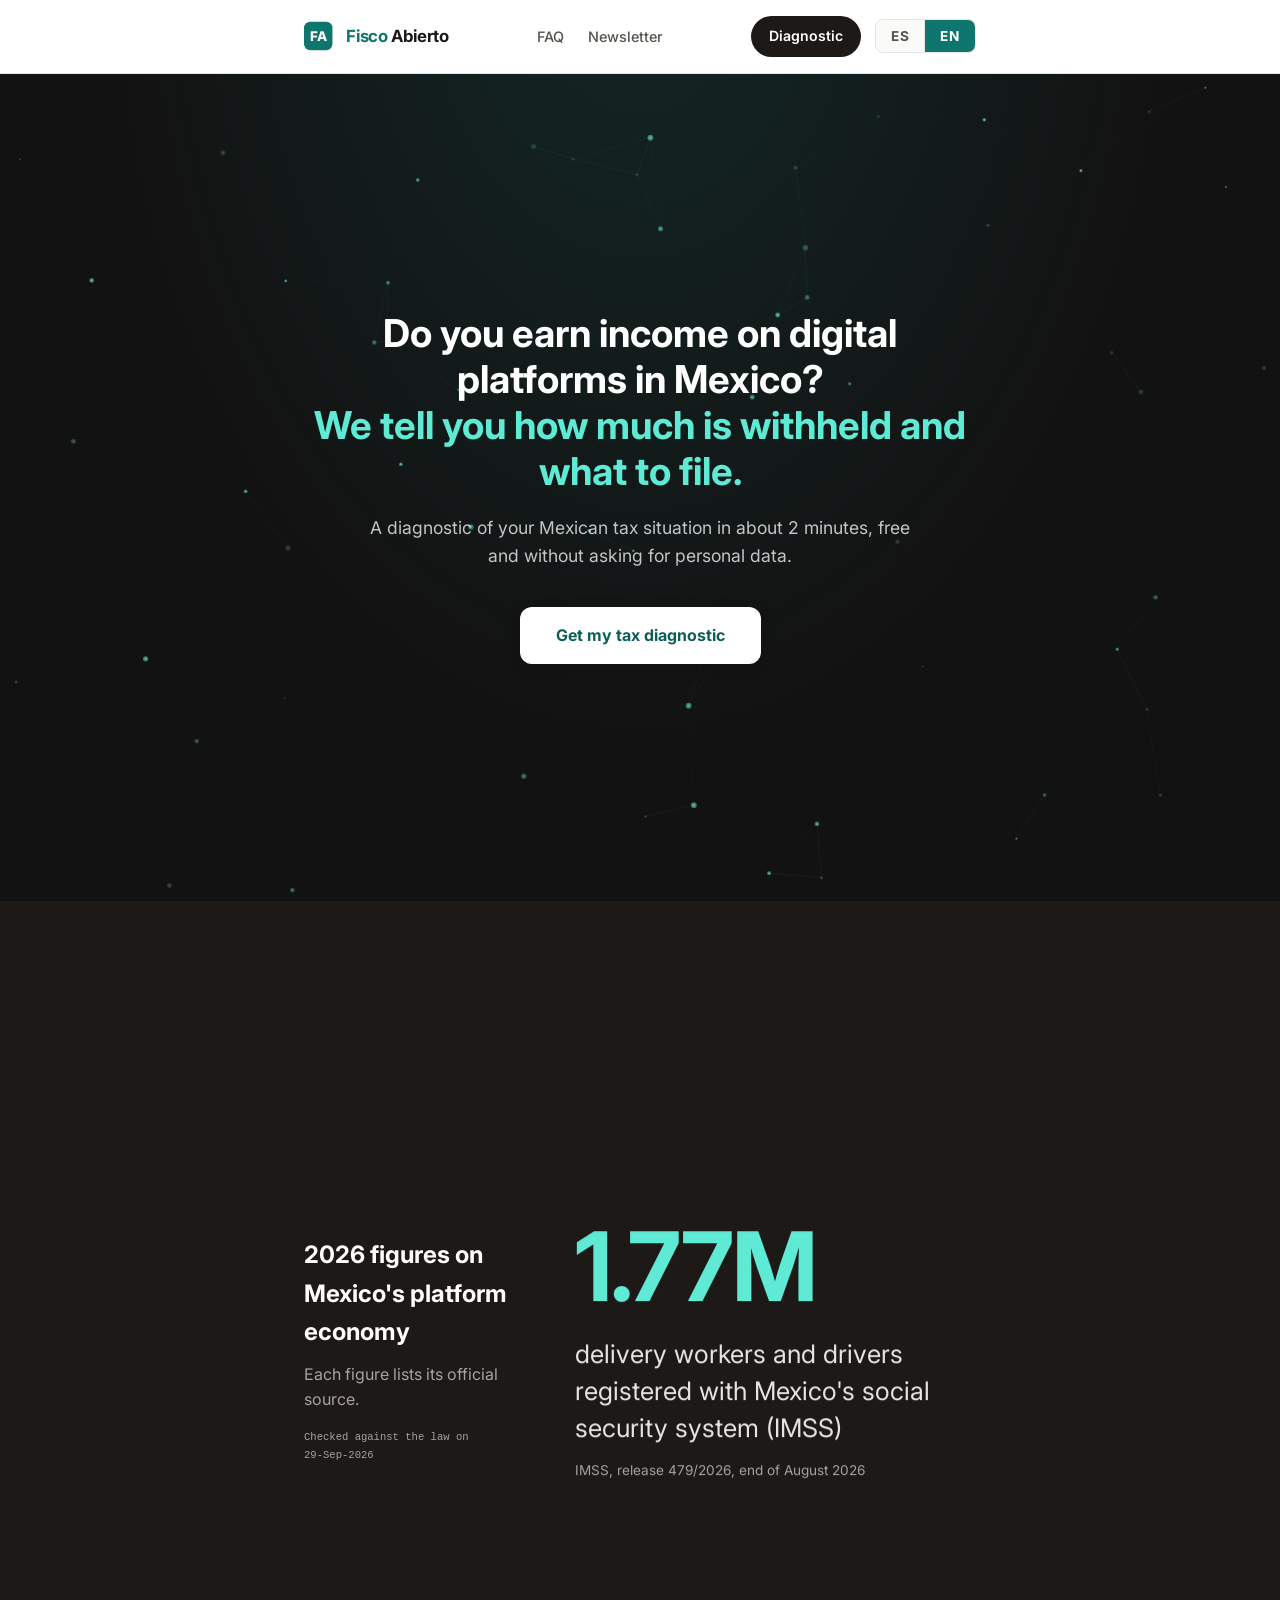
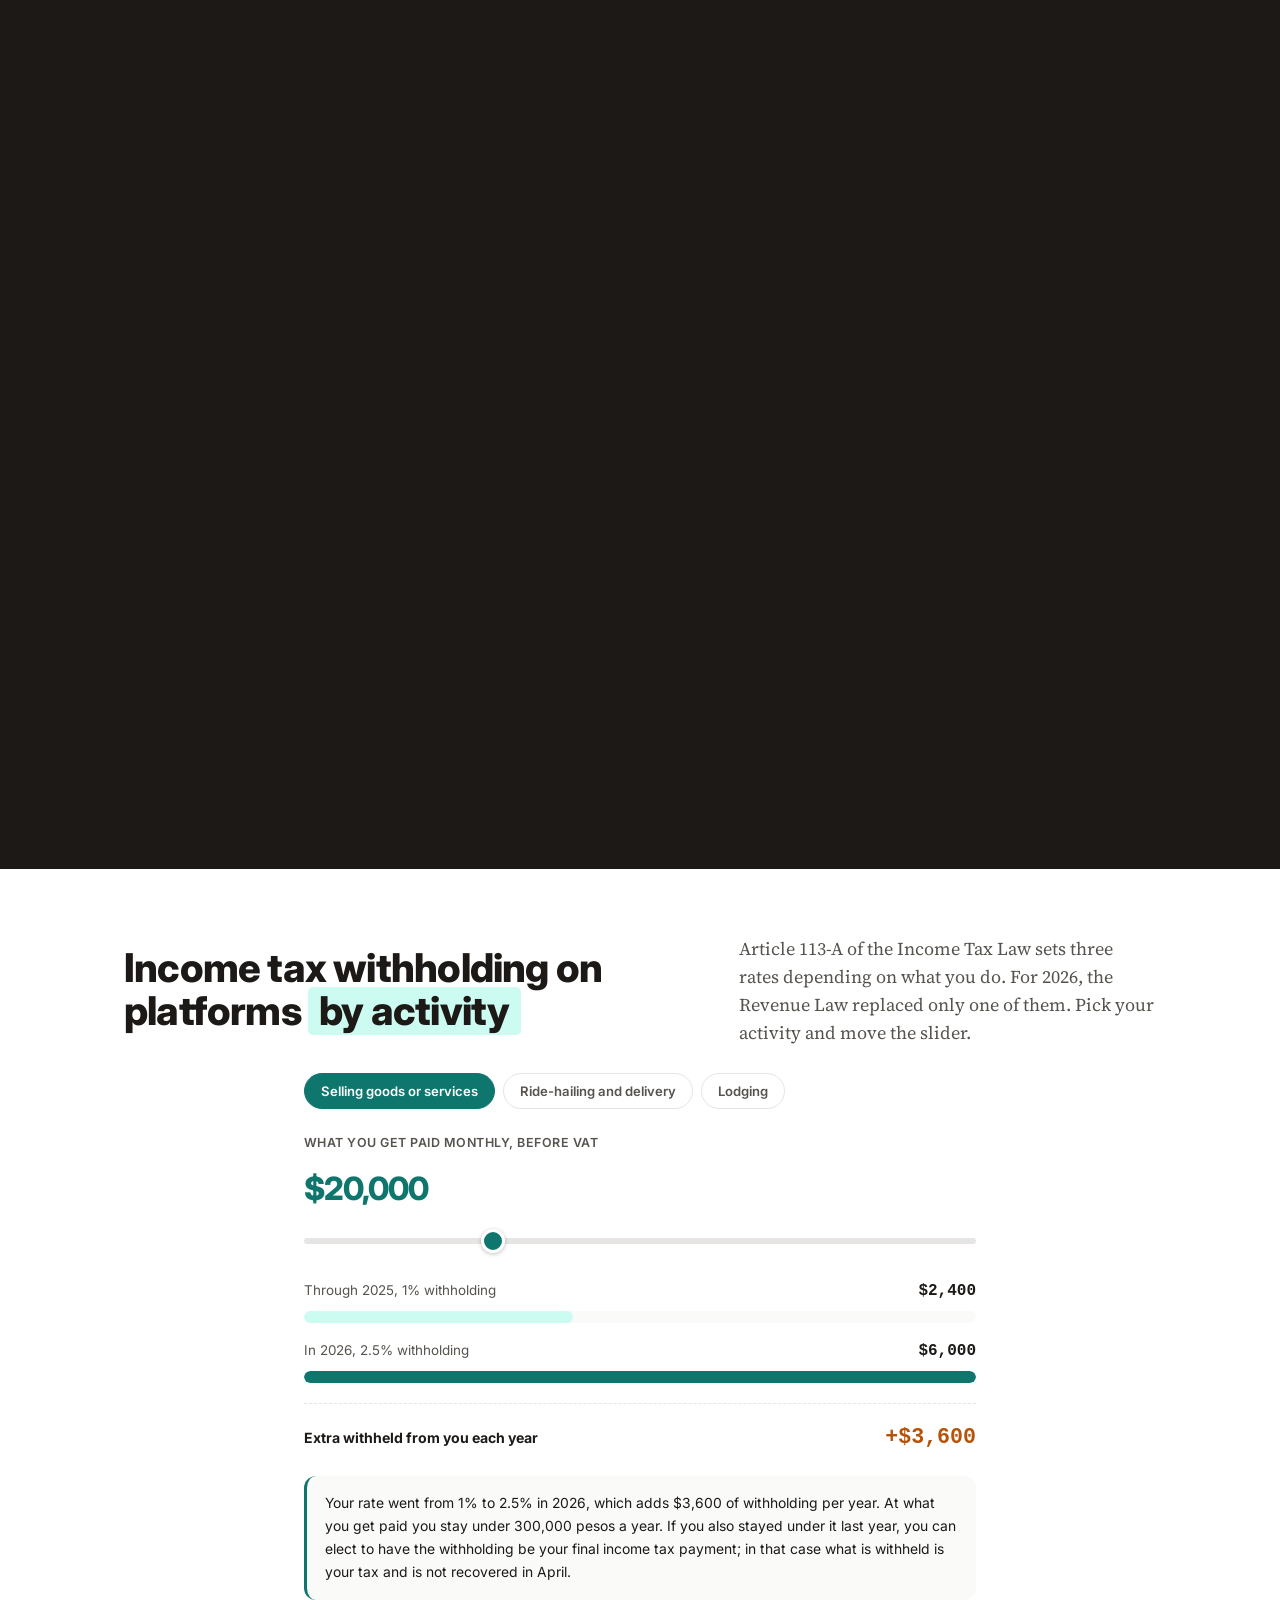
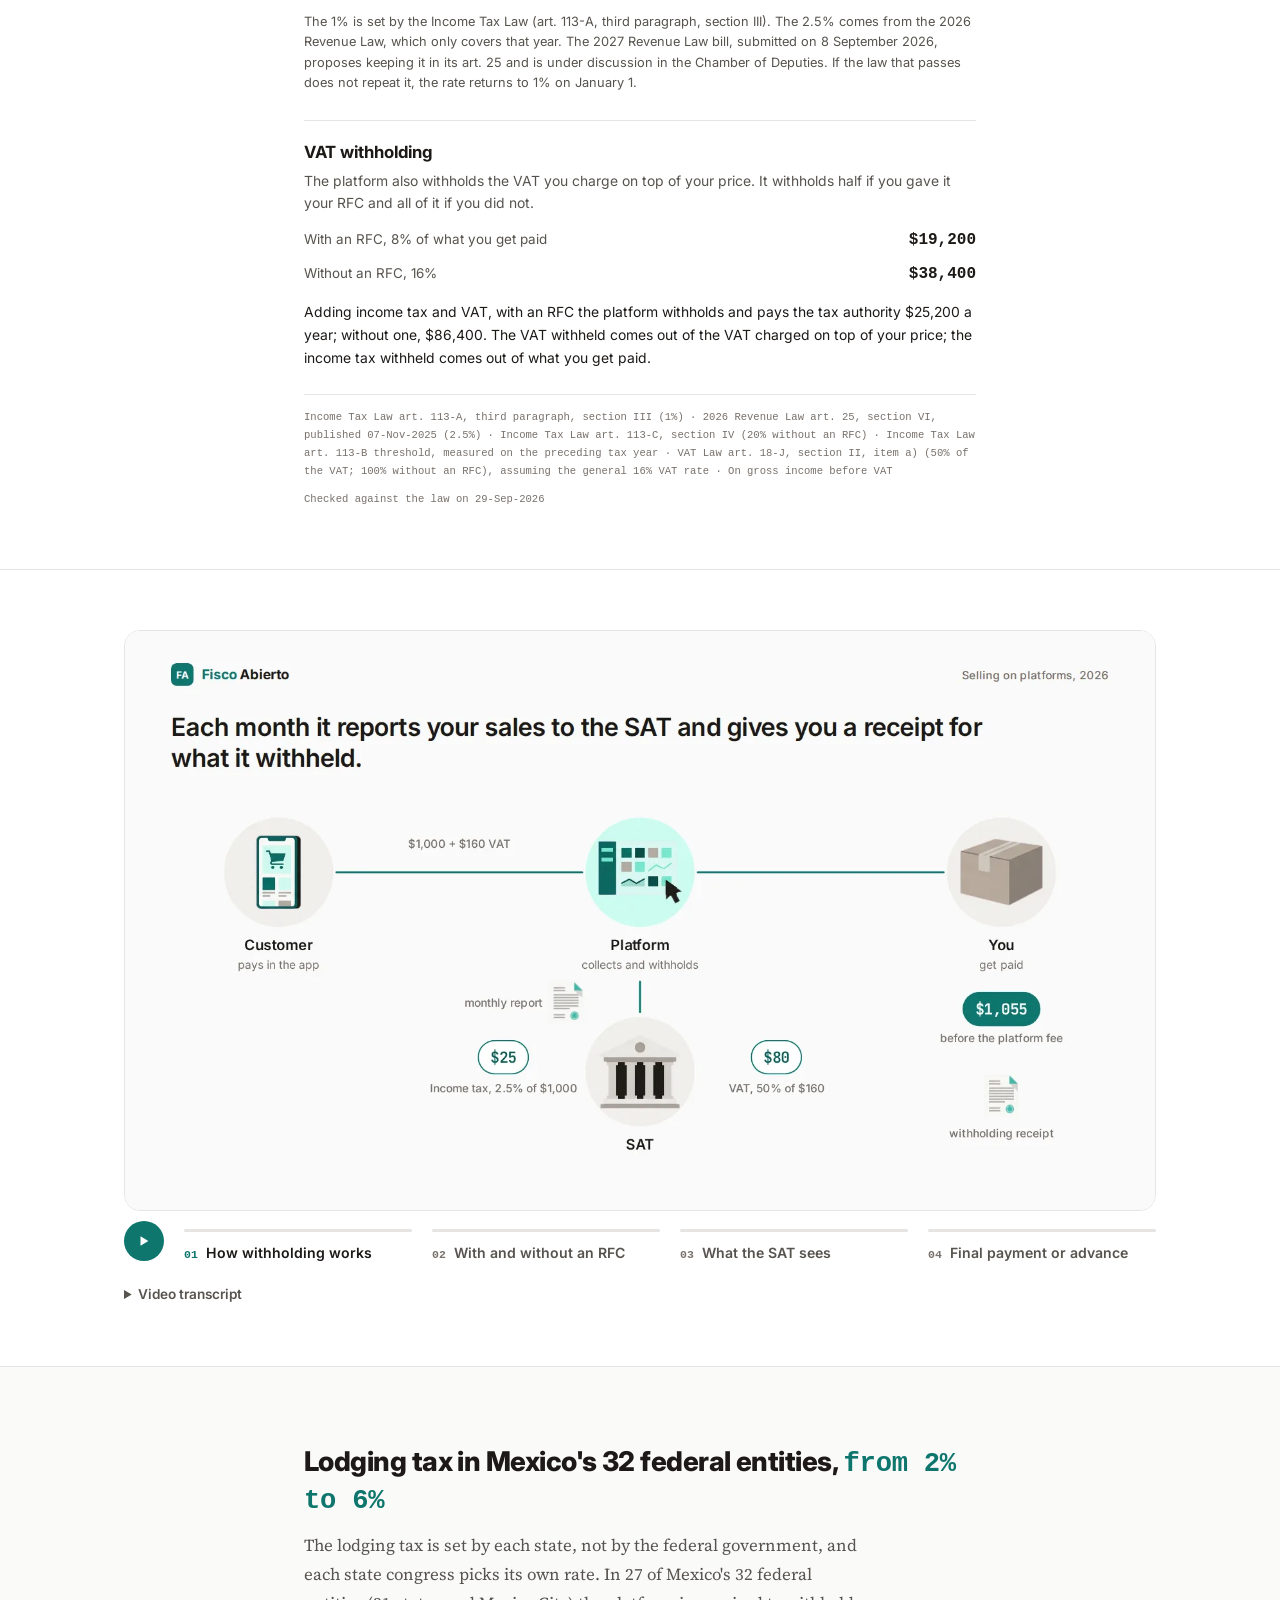
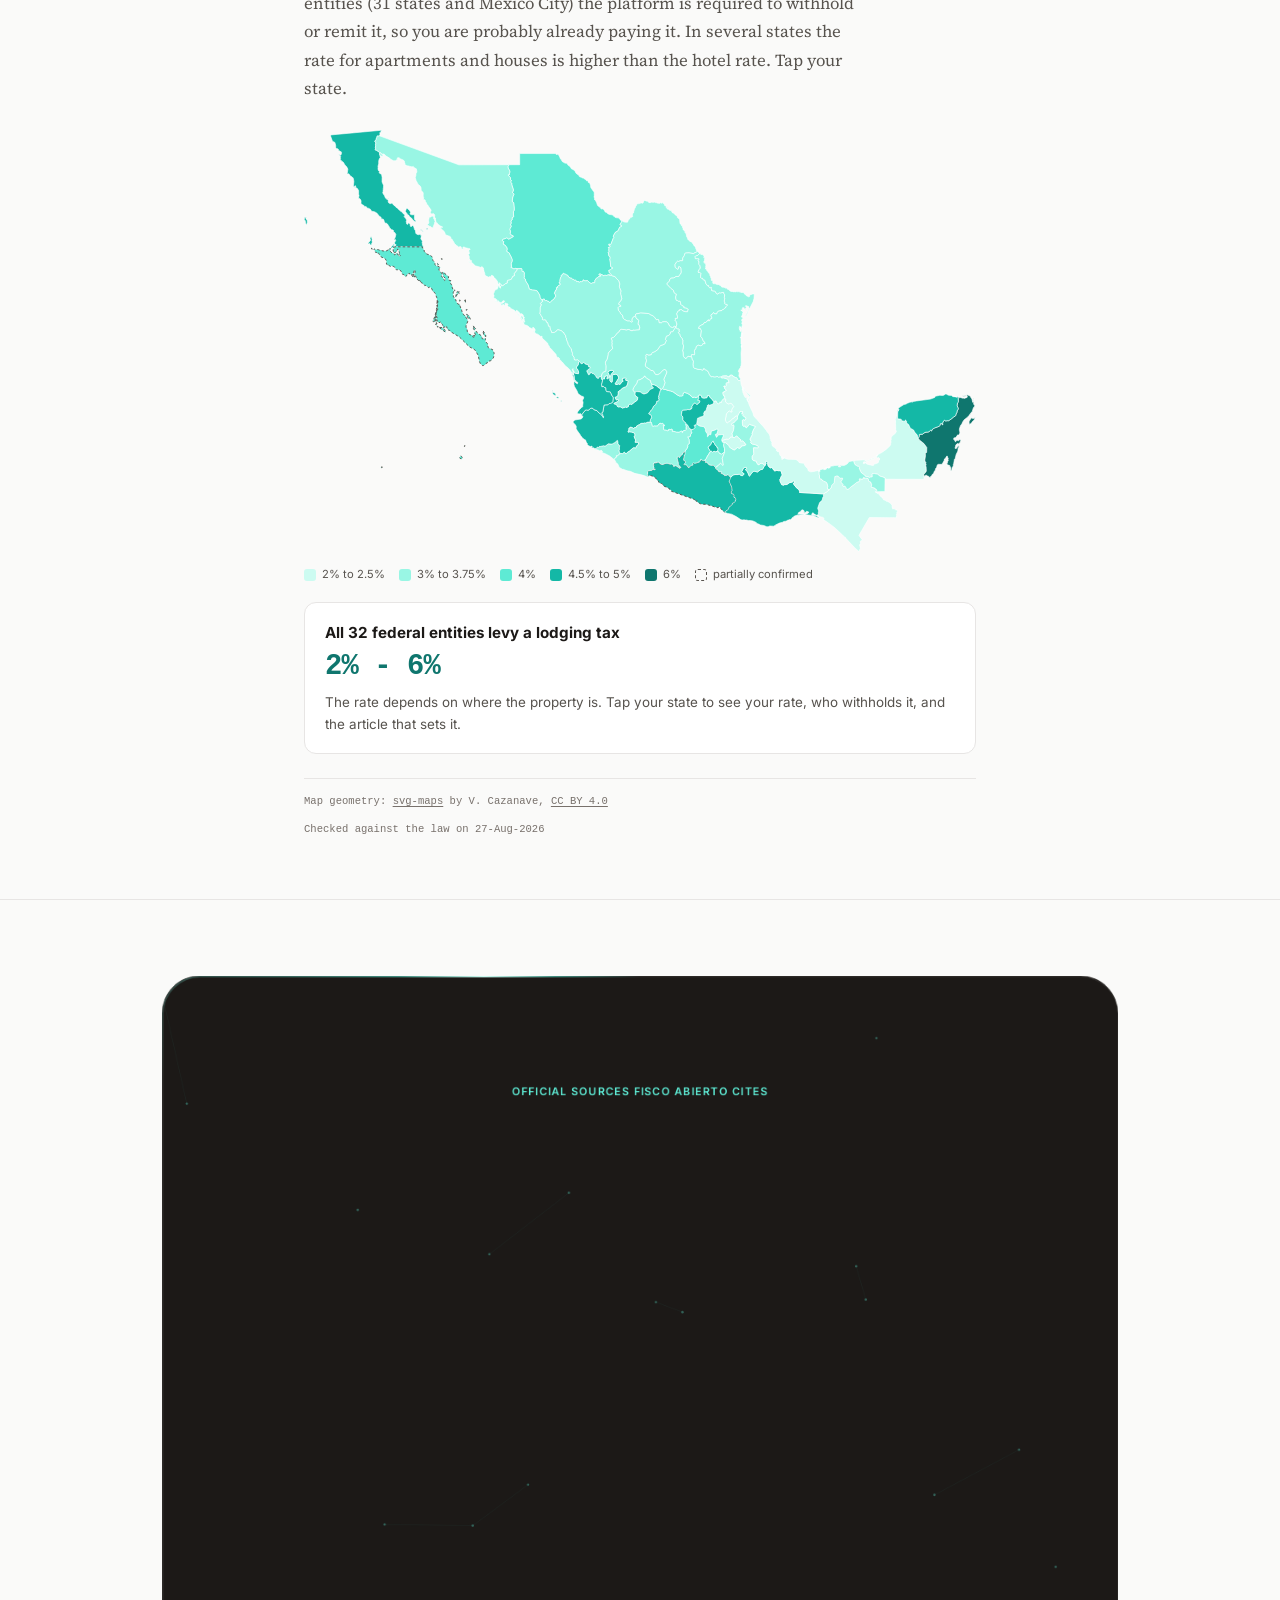
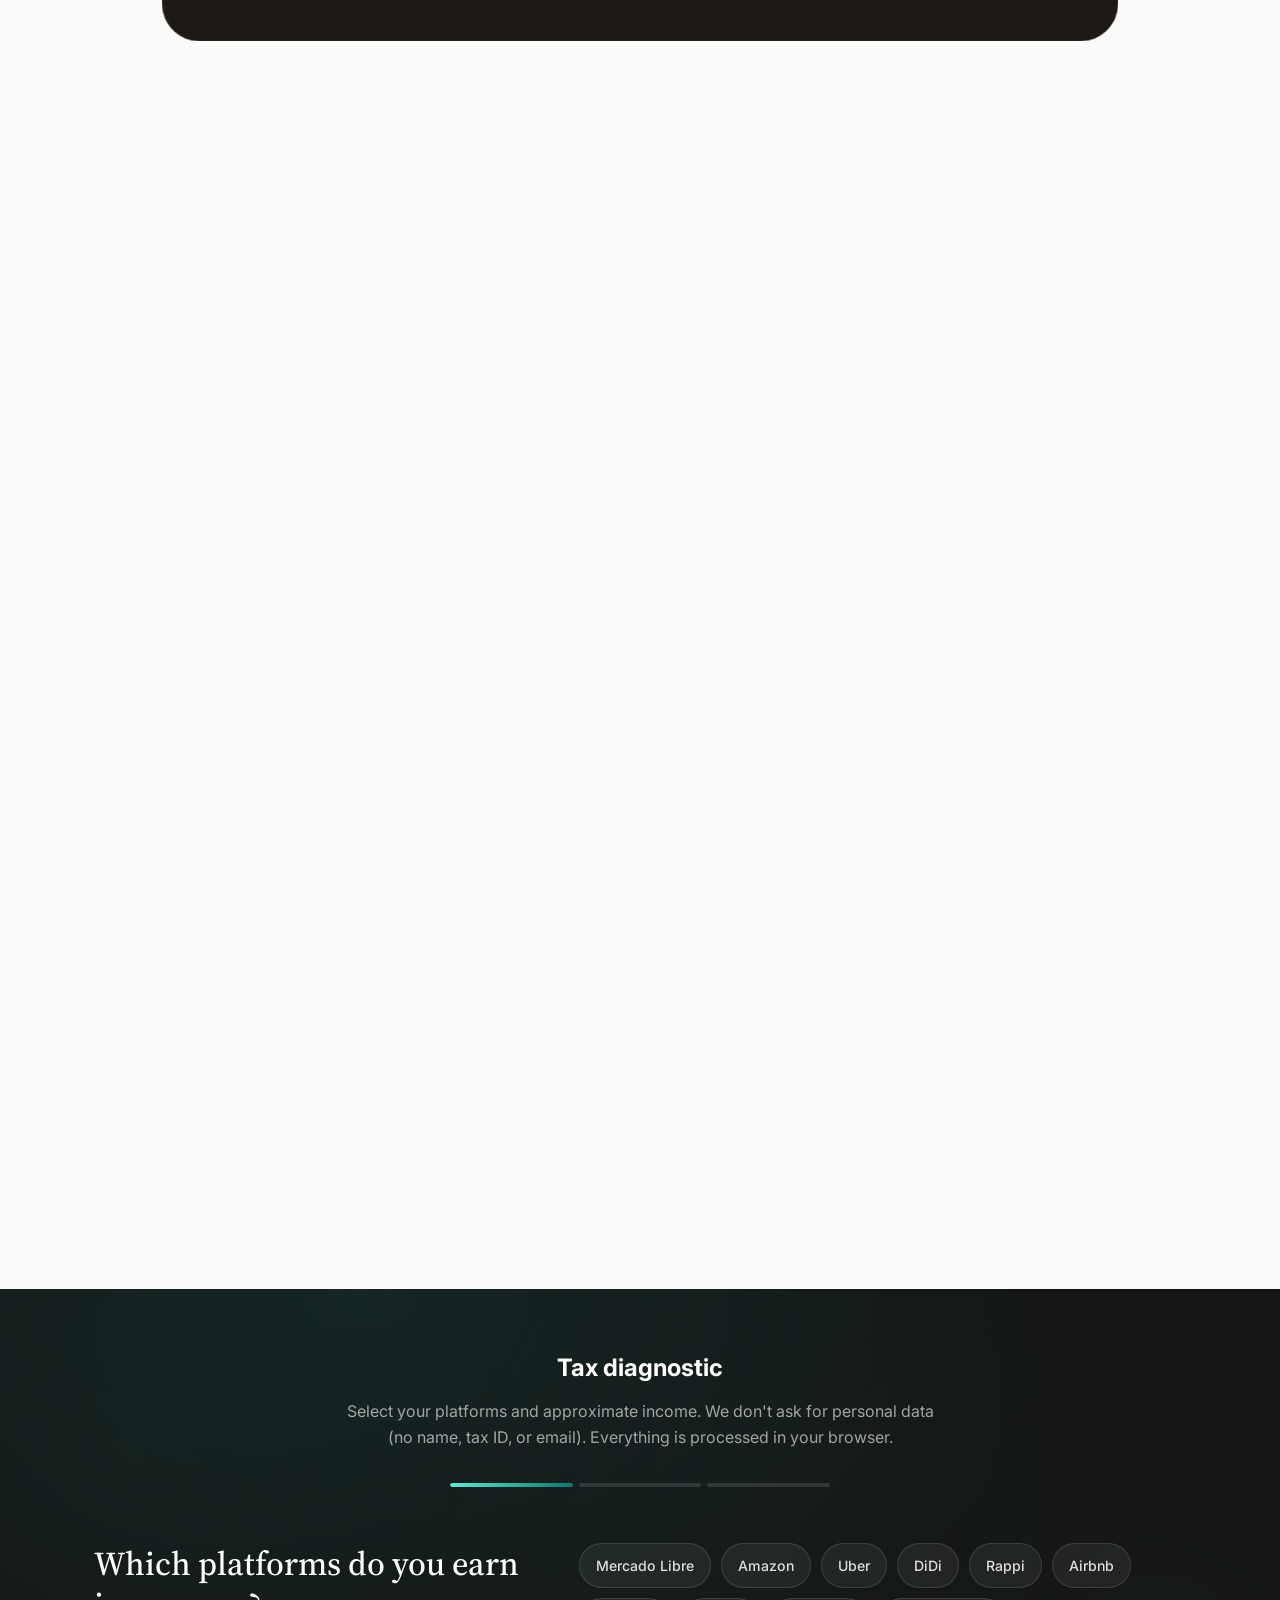
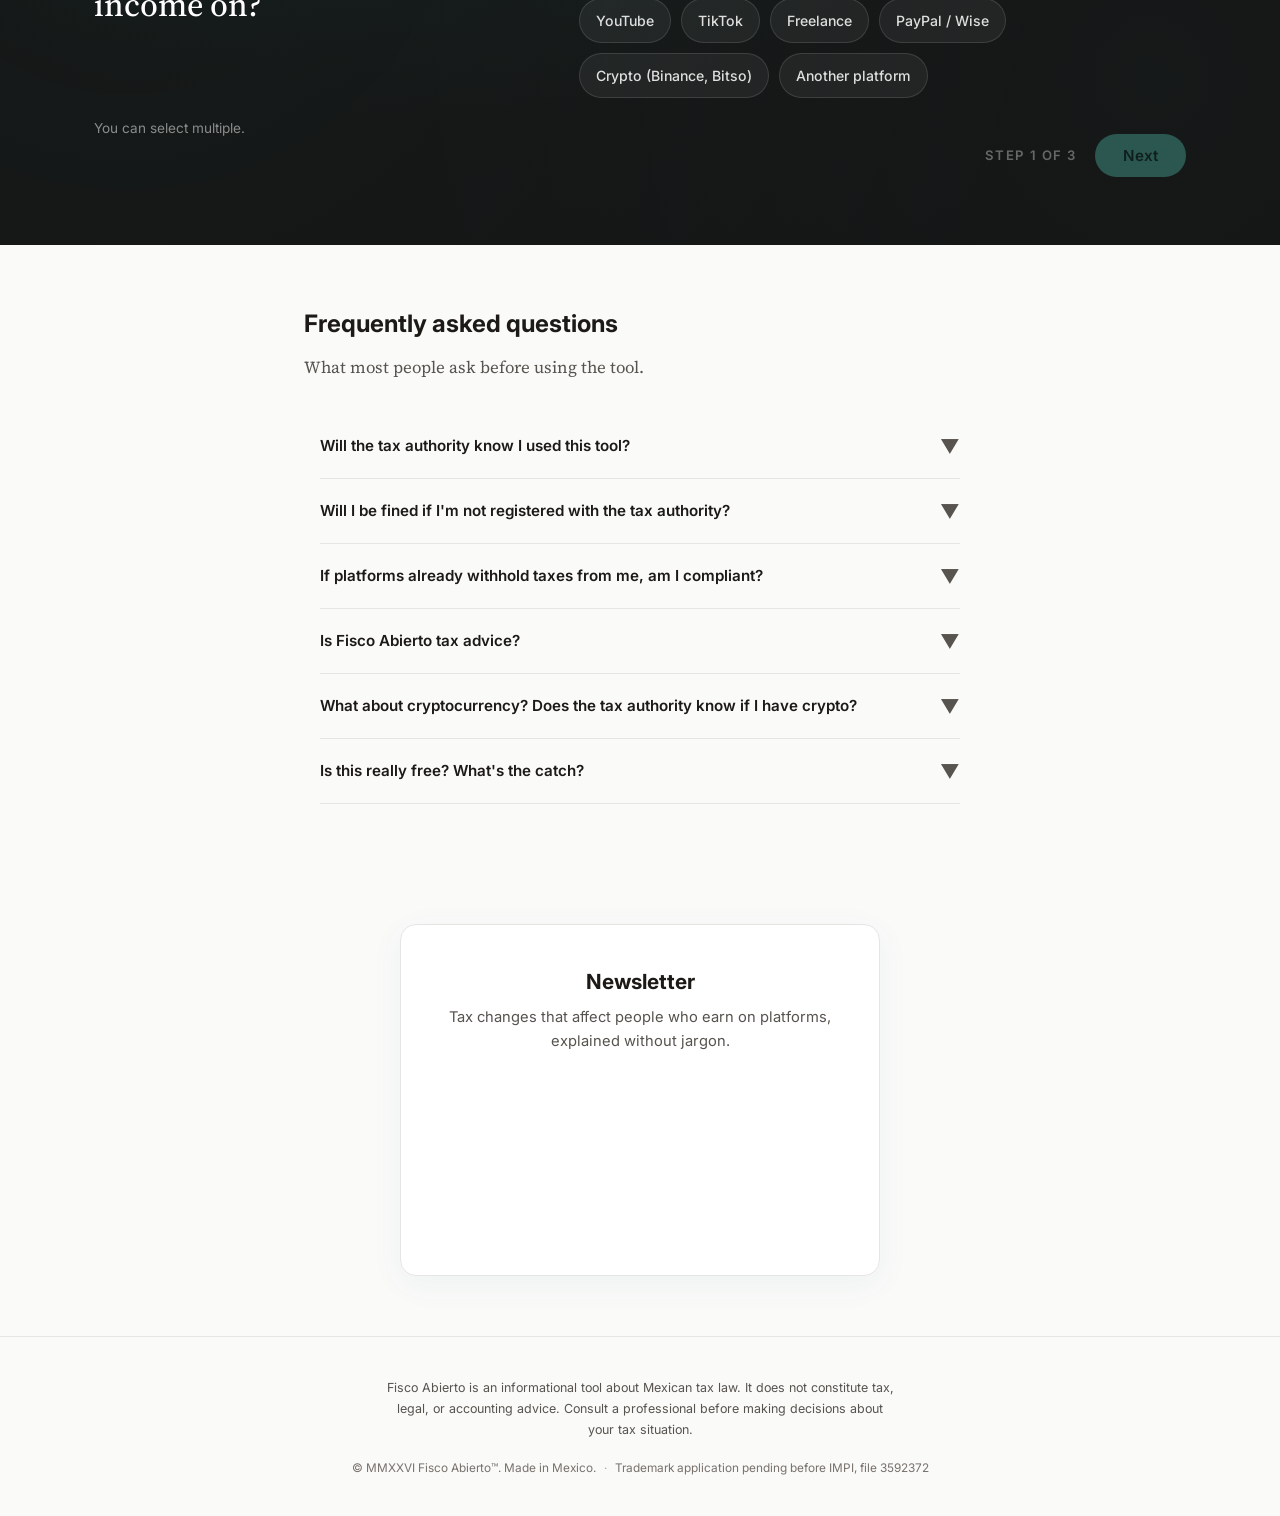
==== commit 0136f3d1: "Quita el encabezado de la sección de videos y agrega capítulos que avanzan solos Co-Authored-By: Cla" ====
--- a/index.html
+++ b/index.html
@@ -1627,56 +1627,54 @@
 
         /* --- Mapa del impuesto estatal al hospedaje --- */
         /* --- Videos explicativos ---
-           Cuatro clips sin audio, renderizados cuadro por cuadro desde las
-           mismas tasas de la calculadora (videos/README en el taller). Un
-           solo <video>; las pestañas cambian el archivo. 16:9 en escritorio,
-           4:5 en teléfono. Sin movimiento reducido no arranca solo: queda el
-           póster, que es el diagrama terminado. */
+           Ayuda en video para el público: sin encabezado visible, el video al
+           frente y debajo cuatro capítulos. Cada capítulo lleva una barra que se
+           llena mientras corre su video; al terminar pasa solo al siguiente, así
+           los cuatro se leen como una presentación. Arranca solo al verse y se
+           pausa al salir. Con movimiento reducido no arranca solo ni hay fundido:
+           queda el póster, que es el diagrama terminado. 16:9 en escritorio, 4:5
+           en teléfono. Los clips se rehacen en videos/ (README). */
         .vid-section { background: var(--color-surface); border-top: 1px solid var(--color-border); }
         .vid-section .container { max-width: 1080px; }
-        .vid-head { display: flex; justify-content: space-between; align-items: flex-end; gap: 40px; }
-        .vid-title { font-size: 1.7rem; font-weight: 800; letter-spacing: -0.02em; line-height: 1.2; max-width: 20ch; margin: 0; }
-        .vid-lead { font-size: 0.95rem; color: var(--color-text-secondary); line-height: 1.65; max-width: 46ch; }
-        .vid-tabs { display: flex; gap: 28px; margin-top: 30px; border-bottom: 1px solid var(--color-border); overflow-x: auto; scrollbar-width: none; }
-        .vid-tabs::-webkit-scrollbar { display: none; }
-        .vid-tab {
-            appearance: none; -webkit-appearance: none; background: none; border: 0; cursor: pointer;
-            padding: 12px 0; margin-bottom: -1px; border-bottom: 2px solid transparent;
-            font-family: inherit; font-size: 0.9rem; font-weight: 600; color: var(--color-text-secondary);
-            display: flex; gap: 8px; align-items: baseline; white-space: nowrap;
-        }
-        .vid-tab .vid-n { font-family: ui-monospace, SFMono-Regular, Menlo, monospace; font-size: 0.72rem; color: #78716C; }
-        .vid-tab[aria-pressed="true"] { color: var(--color-text); border-bottom-color: var(--color-accent); }
-        .vid-tab[aria-pressed="true"] .vid-n { color: var(--color-accent); }
-        .vid-tab:focus-visible { outline: 2px solid var(--color-accent); outline-offset: 3px; border-radius: 2px; }
-        .vid-frame { margin-top: 22px; border: 1px solid var(--color-border); border-radius: 14px; overflow: hidden; background: #FAFAF9; aspect-ratio: 16 / 9; }
-        .vid-frame { position: relative; }
-        .vid-frame video { display: block; width: 100%; height: 100%; object-fit: contain; background: #FAFAF9; cursor: pointer; }
-        .vid-progress { position: absolute; left: 0; right: 0; bottom: 0; height: 3px; background: var(--color-border); }
-        .vid-progress span { display: block; height: 100%; width: 0; background: var(--color-accent); }
-        .vid-bar { margin-top: 12px; display: flex; align-items: center; gap: 16px; }
+        .vid-oculto { position: absolute; width: 1px; height: 1px; margin: -1px; overflow: hidden; clip: rect(0 0 0 0); white-space: nowrap; border: 0; }
+        .vid-frame { position: relative; border: 1px solid var(--color-border); border-radius: 16px; overflow: hidden; background: #FAFAF9; aspect-ratio: 16 / 9; }
+        .vid-frame video { display: block; width: 100%; height: 100%; object-fit: contain; background: #FAFAF9; cursor: pointer; transition: opacity 0.25s ease; }
+        .vid-frame.is-swap video { opacity: 0; }
+        .vid-rail { display: grid; grid-template-columns: 40px repeat(4, minmax(0, 1fr)); gap: 0 20px; align-items: start; margin-top: 18px; }
         .vid-play {
             appearance: none; -webkit-appearance: none; cursor: pointer;
-            display: inline-flex; align-items: center; gap: 8px;
-            background: var(--color-surface); border: 1px solid var(--color-border); border-radius: 999px;
-            padding: 8px 16px 8px 13px; font-family: inherit; font-size: 0.85rem; font-weight: 600; color: var(--color-text);
-        }
-        .vid-play:hover { border-color: var(--color-accent); }
-        .vid-play:focus-visible { outline: 2px solid var(--color-accent); outline-offset: 2px; }
-        .vid-play svg { width: 13px; height: 13px; fill: var(--color-accent); }
+            width: 40px; height: 40px; border-radius: 50%; display: grid; place-items: center;
+            background: var(--color-accent); border: 0; margin-top: -8px;
+        }
+        .vid-play:hover { background: var(--color-accent-dark); }
+        .vid-play:focus-visible { outline: 2px solid var(--color-accent); outline-offset: 3px; }
+        .vid-play svg { width: 14px; height: 14px; fill: #FFFFFF; }
         .vid-play path { display: none; }
         .vid-play[data-estado="play"] .i-play, .vid-play[data-estado="pause"] .i-pause, .vid-play[data-estado="replay"] .i-replay { display: inline; }
-        .vid-text { margin-top: 14px; font-size: 0.88rem; color: var(--color-text-secondary); }
-        .vid-text summary { cursor: pointer; font-weight: 600; color: var(--color-text); width: fit-content; }
+        .vid-ch {
+            appearance: none; -webkit-appearance: none; background: none; border: 0; padding: 0; cursor: pointer;
+            text-align: left; font-family: inherit; color: var(--color-text-secondary); min-width: 0;
+        }
+        .vid-ch-track { display: block; height: 3px; border-radius: 3px; background: var(--color-border); overflow: hidden; }
+        .vid-ch-fill { display: block; height: 100%; width: 0; background: var(--color-accent); }
+        .vid-ch-l { display: flex; gap: 8px; align-items: baseline; margin-top: 11px; font-size: 0.88rem; font-weight: 600; line-height: 1.35; }
+        .vid-ch-n { font-family: ui-monospace, SFMono-Regular, Menlo, monospace; font-size: 0.72rem; color: #78716C; flex: none; }
+        .vid-ch:hover { color: var(--color-text); }
+        .vid-ch.is-done .vid-ch-n { color: var(--color-accent); }
+        .vid-ch[aria-pressed="true"] { color: var(--color-text); }
+        .vid-ch[aria-pressed="true"] .vid-ch-n { color: var(--color-accent); }
+        .vid-ch:focus-visible { outline: 2px solid var(--color-accent); outline-offset: 6px; border-radius: 4px; }
+        .vid-now { display: none; }
+        .vid-text { margin-top: 22px; font-size: 0.85rem; color: var(--color-text-secondary); }
+        .vid-text summary { cursor: pointer; font-weight: 600; color: var(--color-text-secondary); width: fit-content; }
         .vid-text p { margin-top: 8px; line-height: 1.7; max-width: 72ch; }
+        @media (prefers-reduced-motion: reduce) { .vid-frame video { transition: none; } }
         @media (max-width: 600px) {
-            .vid-head { display: block; }
-            .vid-lead { margin-top: 10px; }
-            .vid-title { font-size: 1.4rem; max-width: none; }
-            .vid-tabs { display: grid; grid-template-columns: 1fr 1fr; gap: 0 16px; margin-top: 20px; border-bottom: 0; overflow: visible; }
-            .vid-tab { white-space: normal; text-align: left; border-bottom: 1px solid var(--color-border); margin-bottom: 0; padding: 11px 0; }
-            .vid-tab[aria-pressed="true"] { border-bottom: 2px solid var(--color-accent); padding-bottom: 10px; }
-            .vid-frame { aspect-ratio: 4 / 5; }
+            .vid-frame { aspect-ratio: 4 / 5; border-radius: 14px; }
+            .vid-rail { grid-template-columns: 40px repeat(4, minmax(0, 1fr)); gap: 0 8px; }
+            .vid-ch-t { display: none; }
+            .vid-ch-l { margin-top: 8px; }
+            .vid-now { display: block; margin-top: 12px; font-size: 0.95rem; font-weight: 600; color: var(--color-text); }
         }
 
         .map-section {
@@ -1926,26 +1924,20 @@
 <!-- VIDEOS EXPLICATIVOS -->
 <section class="vid-section" id="videos">
     <div class="container">
-        <div class="vid-head">
-            <h2 class="vid-title" data-i18n="vid.title">Retenciones y reportes al SAT, en video</h2>
-            <p class="vid-lead" data-i18n="vid.lead">Cuatro animaciones cortas y sin audio. Las cifras salen de las mismas tasas que usa la calculadora, y cada video cierra con los artículos que lo sostienen.</p>
-        </div>
-        <div class="vid-tabs" role="group" aria-label="Videos" data-i18n-aria="vid.group">
-            <button type="button" class="vid-tab" data-vid="como-te-retienen" aria-pressed="true"><span class="vid-n">01</span><span data-i18n="vid.tab1">Cómo te retienen</span></button>
-            <button type="button" class="vid-tab" data-vid="con-rfc-sin-rfc" aria-pressed="false"><span class="vid-n">02</span><span data-i18n="vid.tab2">Con RFC y sin RFC</span></button>
-            <button type="button" class="vid-tab" data-vid="que-ve-el-sat" aria-pressed="false"><span class="vid-n">03</span><span data-i18n="vid.tab3">Qué ve el SAT</span></button>
-            <button type="button" class="vid-tab" data-vid="pago-definitivo-o-anticipo" aria-pressed="false"><span class="vid-n">04</span><span data-i18n="vid.tab4">Pago definitivo o anticipo</span></button>
-        </div>
+        <h2 class="vid-oculto" data-i18n="vid.title">Retenciones y reportes al SAT, en video</h2>
         <div class="vid-frame">
             <video id="vidPlayer" muted playsinline preload="none" aria-describedby="vidText"></video>
-            <div class="vid-progress" aria-hidden="true"><span id="vidProgress"></span></div>
         </div>
-        <div class="vid-bar">
-            <button type="button" class="vid-play" id="vidPlay" aria-controls="vidPlayer" data-estado="play">
+        <div class="vid-rail" role="group" aria-label="Videos" data-i18n-aria="vid.group">
+            <button type="button" class="vid-play" id="vidPlay" aria-controls="vidPlayer" aria-label="Reproducir" data-i18n-aria="vid.play" data-estado="play">
                 <svg viewBox="0 0 16 16" aria-hidden="true" focusable="false"><path class="i-play" d="M4 2.5v11l9-5.5z"/><path class="i-pause" d="M4 2.5h3v11H4zM9 2.5h3v11H9z"/><path class="i-replay" d="M8 2.5a5.5 5.5 0 1 1-5.2 3.7l1.4.5A4 4 0 1 0 8 4v2L4.8 3.2 8 .5z"/></svg>
-                <span id="vidPlayLabel" data-i18n-js>Reproducir</span>
             </button>
+            <button type="button" class="vid-ch" data-vid="como-te-retienen" aria-pressed="true"><span class="vid-ch-track" aria-hidden="true"><span class="vid-ch-fill"></span></span><span class="vid-ch-l"><span class="vid-ch-n">01</span><span class="vid-ch-t" data-i18n="vid.tab1">Cómo te retienen</span></span></button>
+            <button type="button" class="vid-ch" data-vid="con-rfc-sin-rfc" aria-pressed="false"><span class="vid-ch-track" aria-hidden="true"><span class="vid-ch-fill"></span></span><span class="vid-ch-l"><span class="vid-ch-n">02</span><span class="vid-ch-t" data-i18n="vid.tab2">Con RFC y sin RFC</span></span></button>
+            <button type="button" class="vid-ch" data-vid="que-ve-el-sat" aria-pressed="false"><span class="vid-ch-track" aria-hidden="true"><span class="vid-ch-fill"></span></span><span class="vid-ch-l"><span class="vid-ch-n">03</span><span class="vid-ch-t" data-i18n="vid.tab3">Qué ve el SAT</span></span></button>
+            <button type="button" class="vid-ch" data-vid="pago-definitivo-o-anticipo" aria-pressed="false"><span class="vid-ch-track" aria-hidden="true"><span class="vid-ch-fill"></span></span><span class="vid-ch-l"><span class="vid-ch-n">04</span><span class="vid-ch-t" data-i18n="vid.tab4">Pago definitivo o anticipo</span></span></button>
         </div>
+        <p class="vid-now" id="vidNow" data-i18n-js>Cómo te retienen</p>
         <details class="vid-text">
             <summary data-i18n="vid.textLabel">Texto del video</summary>
             <p id="vidText" data-i18n-js></p>
@@ -2358,7 +2350,6 @@
         'calc.thFinal': 'Con lo que te pagan no rebasas los $300,000 al año. Si el año pasado tampoco los rebasaste, puedes optar por que la retención sea tu pago definitivo de ISR; en ese caso lo retenido es tu impuesto y no se recupera en abril.',
         'calc.thAdvance': 'Con lo que te pagan rebasas los $300,000 al año. La opción de pago definitivo se mide con lo que ganaste el año anterior, así que rebasar el umbral este año te impide usarla el siguiente; si ya la tenías, la pierdes y no puedes volver a ella (Art. 113-B LISR). Sin esa opción, la retención es un anticipo que acreditas en tu declaración.',
         'vid.title': 'Retenciones y reportes al SAT, en video',
-        'vid.lead': 'Cuatro animaciones cortas y sin audio. Las cifras salen de las mismas tasas que usa la calculadora, y cada video cierra con los artículos que lo sostienen.',
         'vid.group': 'Videos',
         'vid.tab1': 'Cómo te retienen',
         'vid.tab2': 'Con RFC y sin RFC',
@@ -2514,7 +2505,6 @@
         'calc.thFinal': 'At what you get paid you stay under 300,000 pesos a year. If you also stayed under it last year, you can elect to have the withholding be your final income tax payment; in that case what is withheld is your tax and is not recovered in April.',
         'calc.thAdvance': 'At what you get paid you go over 300,000 pesos a year. The final-payment election depends on what you earned the year before, so going over the threshold this year keeps you from using it next year; if you already had it, you lose it and cannot elect it again (Income Tax Law art. 113-B). Without that election, the withholding is an advance you credit in your tax return.',
         'vid.title': 'Withholding and reporting to the SAT, on video',
-        'vid.lead': 'Four short animations without sound. The figures come from the same rates the calculator uses, and each video ends with the articles behind it.',
         'vid.group': 'Videos',
         'vid.tab1': 'How withholding works',
         'vid.tab2': 'With and without an RFC',
@@ -3427,68 +3417,94 @@
     var player = document.getElementById('vidPlayer');
     if (!player) return;
     var section = document.getElementById('videos');
-    var tabs = document.querySelectorAll('.vid-tab');
+    var frame = player.parentNode;
+    var caps = Array.prototype.slice.call(document.querySelectorAll('.vid-ch'));
+    var fills = caps.map(function (c) { return c.querySelector('.vid-ch-fill'); });
+    var orden = caps.map(function (c) { return c.dataset.vid; });
     var textEl = document.getElementById('vidText');
+    var nowEl = document.getElementById('vidNow');
+    var boton = document.getElementById('vidPlay');
     var reduced = window.matchMedia('(prefers-reduced-motion: reduce)');
     var narrow = window.matchMedia('(max-width: 600px)');
-    var TX = { 'como-te-retienen': 'vid.tx1', 'con-rfc-sin-rfc': 'vid.tx2', 'que-ve-el-sat': 'vid.tx3', 'pago-definitivo-o-anticipo': 'vid.tx4' };
-    var actual = 'como-te-retienen';
-    var cargado = false, visible = false, pausadoPorScroll = false;
+    var i = 0, cargado = false, visible = false, pausadoPorScroll = false, espera = null;
     // t() y currentLanguage vienen del script principal; se leen en cada uso.
     function texto(k) { return typeof t === 'function' ? t(k) : ''; }
     function idioma() { return typeof currentLanguage === 'string' ? currentLanguage : 'es'; }
-
     function reproducir() {
         var p = player.play();
-        if (p && p.catch) p.catch(function () {});
+        if (p && p.catch) p.catch(function () { pintarBoton(); });
+    }
+    function ultimo() { return i === orden.length - 1; }
+
+    // El boton dice lo que va a hacer. Entre un capitulo y el siguiente sigue en pausa.
+    function pintarBoton() {
+        var estado = player.ended && ultimo() ? 'replay' : (player.paused && !espera ? 'play' : 'pause');
+        boton.dataset.estado = estado;
+        boton.setAttribute('aria-label', texto('vid.' + estado));
+    }
+    function pintarCapitulos() {
+        caps.forEach(function (c, j) {
+            c.setAttribute('aria-pressed', j === i ? 'true' : 'false');
+            c.classList.toggle('is-done', j < i);
+        });
+        fills.forEach(function (f, j) { if (j !== i) f.style.width = j < i ? '100%' : '0%'; });
+        textEl.textContent = texto('vid.tx' + (i + 1));
+        nowEl.textContent = texto('vid.tab' + (i + 1));
     }
     // Un archivo por video, idioma y formato: videos/<video>-<es|en>[-m].mp4
     function cargar(correr) {
-        var base = 'videos/' + actual + '-' + idioma() + (narrow.matches ? '-m' : '');
+        var base = 'videos/' + orden[i] + '-' + idioma() + (narrow.matches ? '-m' : '');
         player.poster = base + '-poster.webp';
         player.src = base + '.mp4';
         cargado = true;
-        if (correr && visible && !reduced.matches) reproducir();
-    }
-    var boton = document.getElementById('vidPlay');
-    var botonTexto = document.getElementById('vidPlayLabel');
-    var barra = document.getElementById('vidProgress');
-    function pintarTexto() { textEl.textContent = texto(TX[actual]); pintarBoton(); }
-    // El boton dice lo que va a hacer: reproducir, pausar o repetir.
-    function pintarBoton() {
-        var estado = player.ended ? 'replay' : (player.paused ? 'play' : 'pause');
-        boton.dataset.estado = estado;
-        botonTexto.textContent = texto('vid.' + estado);
+        fills[i].style.width = '0%';
+        pintarCapitulos();
+        if (correr) reproducir();
+        else frame.classList.remove('is-swap');
+        pintarBoton();
+    }
+    // Cambio de capitulo con fundido corto; sin fundido si se pidio menos movimiento.
+    function ir(j, correr) {
+        clearTimeout(espera); espera = null;
+        i = j;
+        if (!cargado || reduced.matches) { cargar(correr); return; }
+        frame.classList.add('is-swap');
+        setTimeout(function () { cargar(correr); }, 250);
+        setTimeout(function () { frame.classList.remove('is-swap'); }, 1500);
     }
     function alternar() {
         if (!cargado) cargar(false);
-        if (player.paused || player.ended) { pausadoPorScroll = false; reproducir(); } else player.pause();
-    }
+        if (player.ended && ultimo()) { ir(0, true); return; }
+        if (player.paused && !espera) { pausadoPorScroll = false; reproducir(); }
+        else { clearTimeout(espera); espera = null; player.pause(); }
+        pintarBoton();
+    }
+
     boton.addEventListener('click', alternar);
     player.addEventListener('click', alternar);
-    ['play', 'pause', 'ended', 'emptied'].forEach(function (ev) { player.addEventListener(ev, pintarBoton); });
+    caps.forEach(function (c, j) { c.addEventListener('click', function () { ir(j, true); }); });
+    player.addEventListener('playing', function () { frame.classList.remove('is-swap'); });
     player.addEventListener('timeupdate', function () {
-        barra.style.width = (player.duration ? player.currentTime / player.duration * 100 : 0) + '%';
+        if (player.duration) fills[i].style.width = (player.currentTime / player.duration * 100) + '%';
     });
-    player.addEventListener('emptied', function () { barra.style.width = '0%'; });
-
-    tabs.forEach(function (btn) {
-        btn.addEventListener('click', function () {
-            actual = btn.dataset.vid;
-            tabs.forEach(function (b) { b.setAttribute('aria-pressed', b === btn ? 'true' : 'false'); });
-            pintarTexto();
-            cargar(true);
-        });
+    // Al terminar un capitulo pasa solo al siguiente; el ultimo se queda en su cierre.
+    player.addEventListener('ended', function () {
+        fills[i].style.width = '100%';
+        if (!ultimo()) espera = setTimeout(function () { espera = null; ir(i + 1, visible); }, 900);
+        pintarBoton();
     });
+    ['play', 'pause', 'emptied'].forEach(function (ev) { player.addEventListener(ev, pintarBoton); });
+
     // Corre despues de setLanguage: el mismo clic ya cambio currentLanguage.
     document.querySelectorAll('.lang-switch .lang-btn').forEach(function (b) {
         b.addEventListener('click', function () {
-            pintarTexto();
-            if (cargado) cargar(!player.paused);
+            if (cargado) cargar(!player.paused); else pintarCapitulos();
+            pintarBoton();
         });
     });
     if (narrow.addEventListener) narrow.addEventListener('change', function () { if (cargado) cargar(!player.paused); });
-    pintarTexto();
+    pintarCapitulos();
+    pintarBoton();
 
     if (!('IntersectionObserver' in window)) { cargar(false); return; }
     // El poster y el video se piden cerca del viewport, no en la carga inicial.
@@ -3502,7 +3518,7 @@
         if (!cargado) cargar(false);
         if (visible) {
             if (reduced.matches) return;
-            if (pausadoPorScroll || (player.paused && player.currentTime === 0)) { pausadoPorScroll = false; reproducir(); }
+            if (pausadoPorScroll || (i === 0 && player.paused && player.currentTime === 0)) { pausadoPorScroll = false; reproducir(); }
         } else if (!player.paused) {
             pausadoPorScroll = true;
             player.pause();
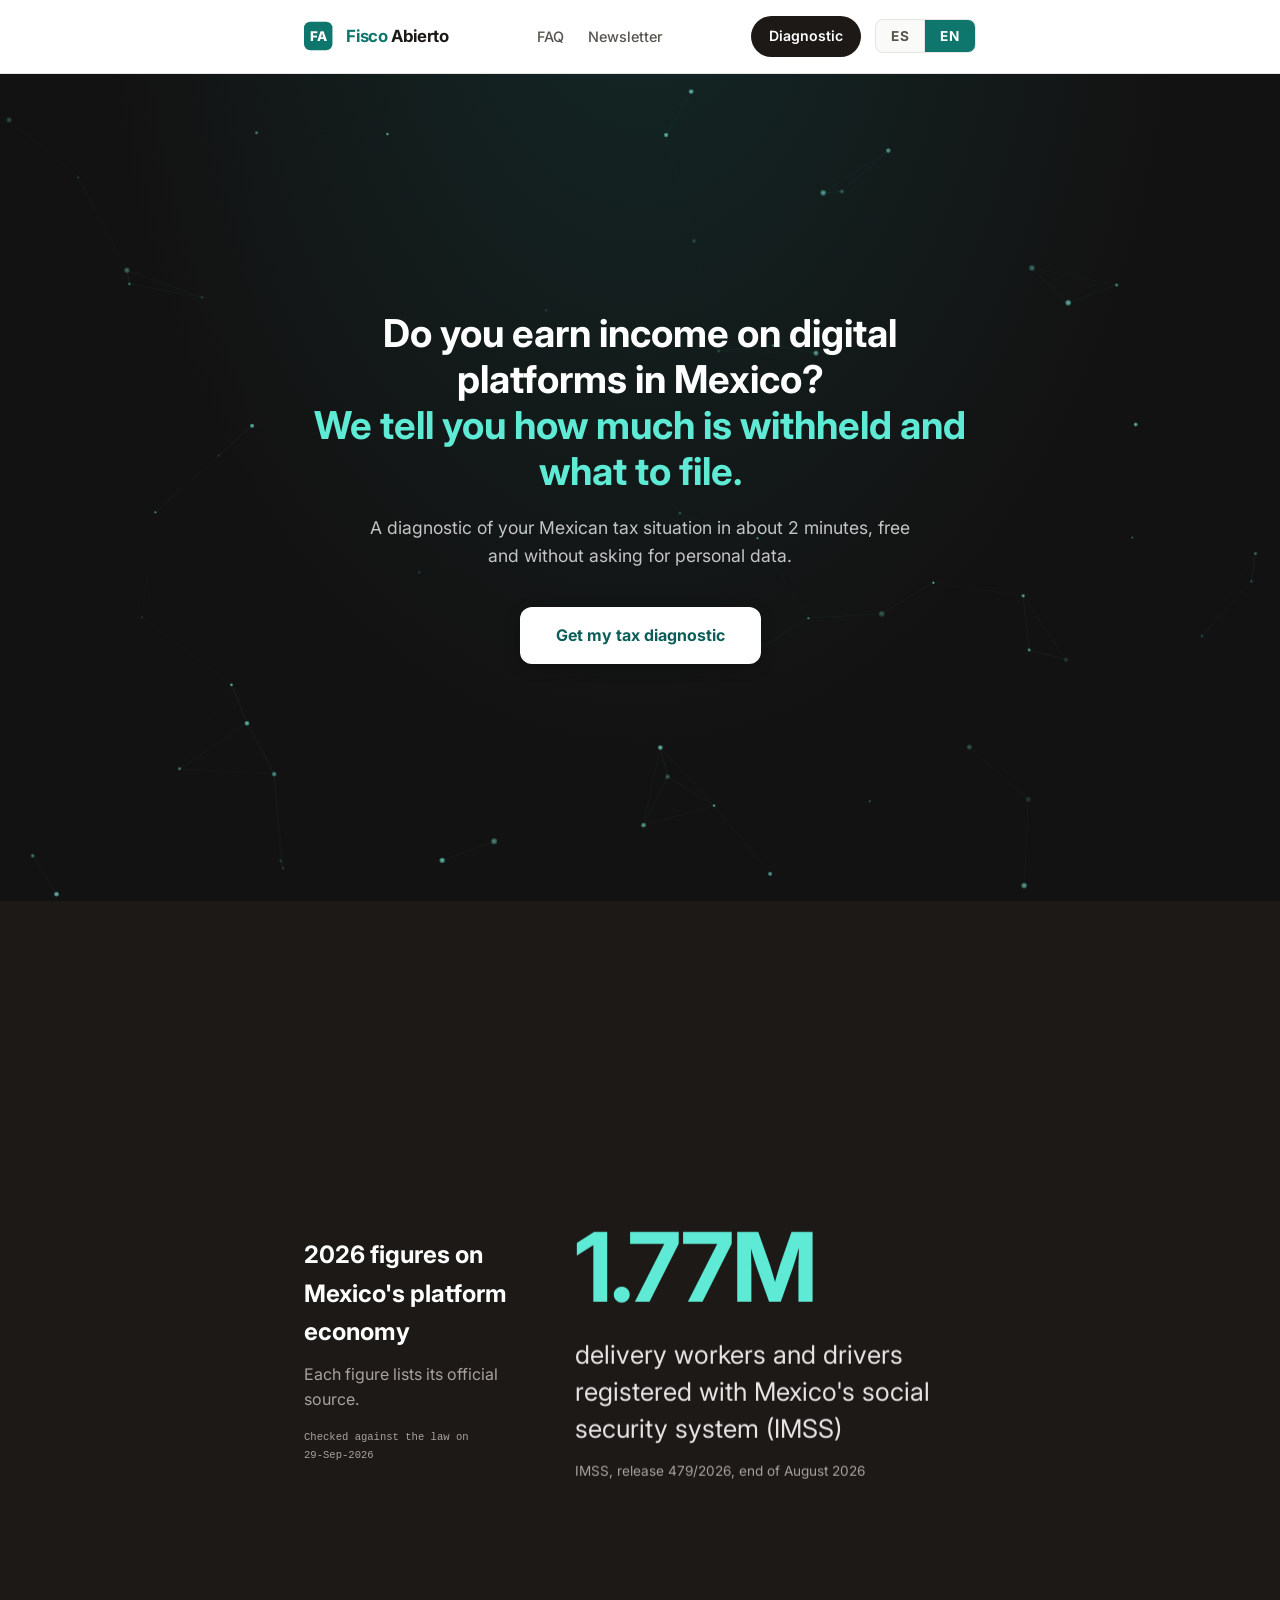
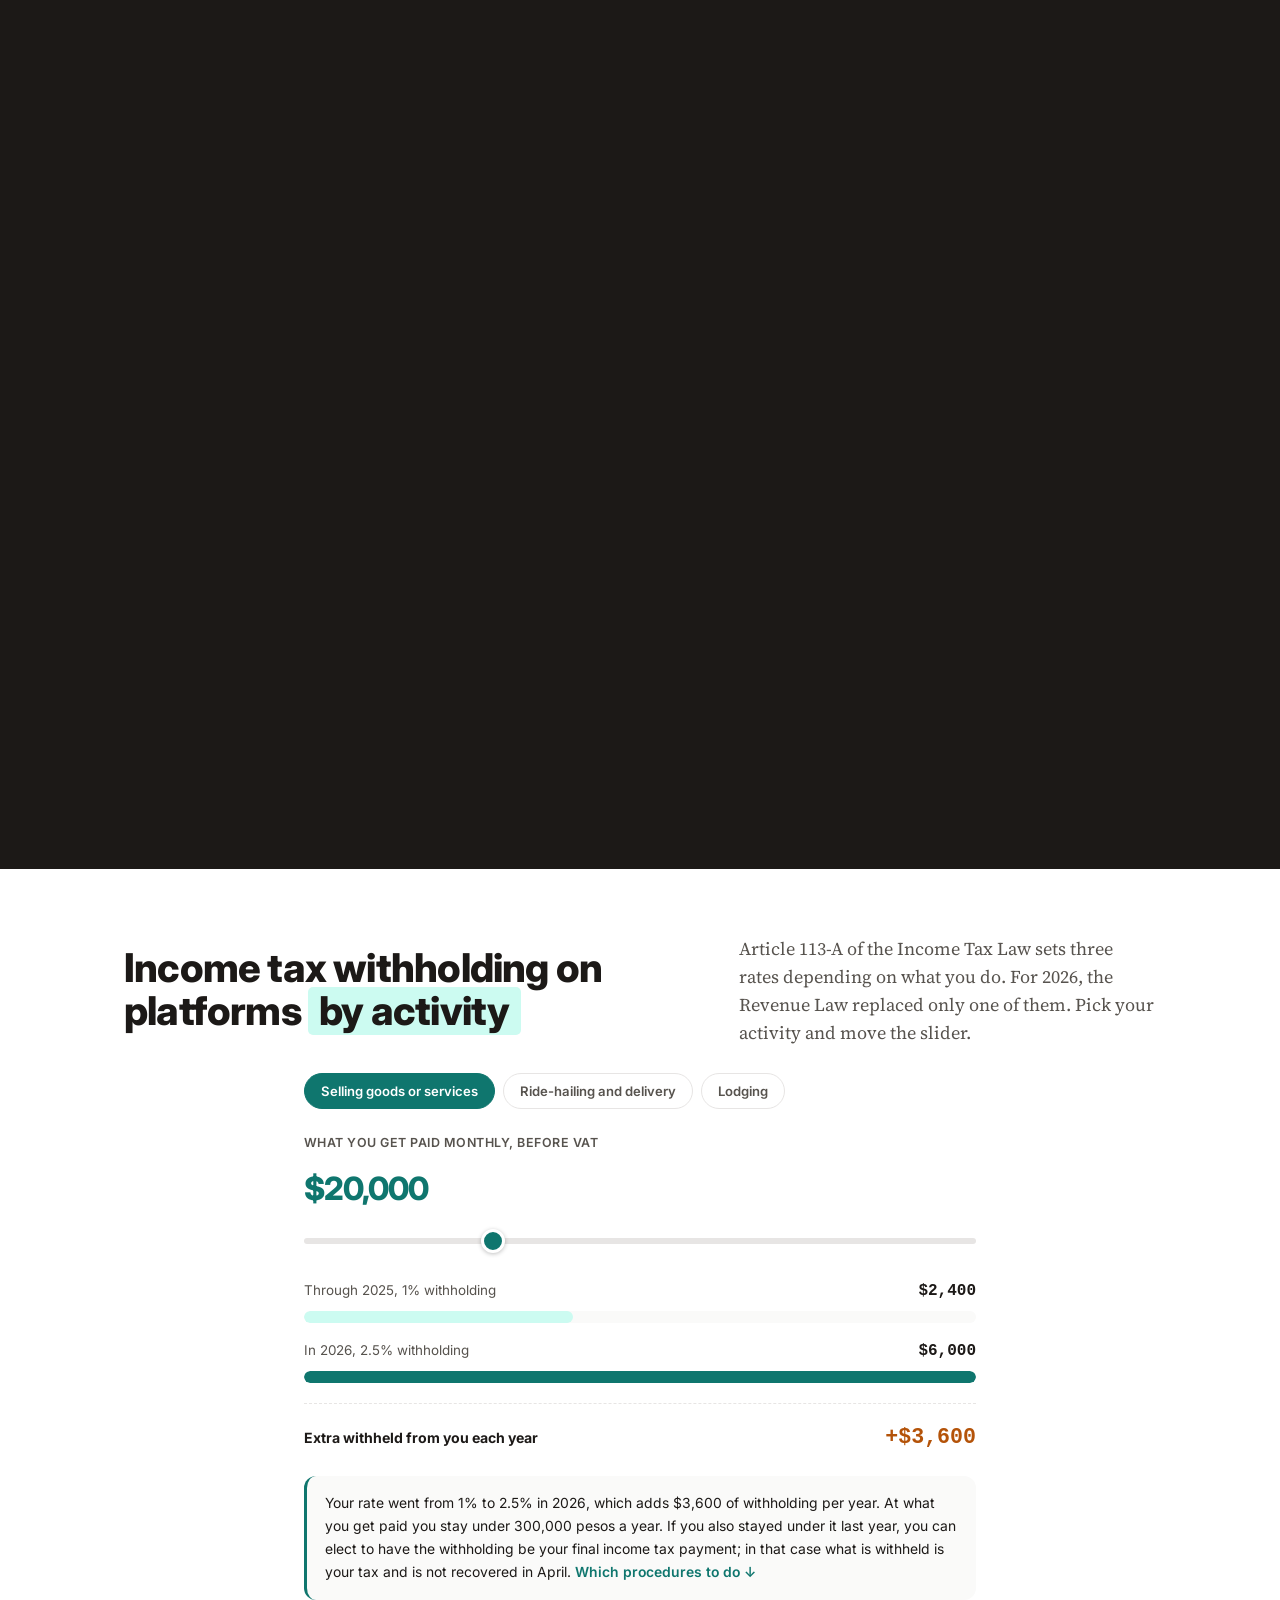
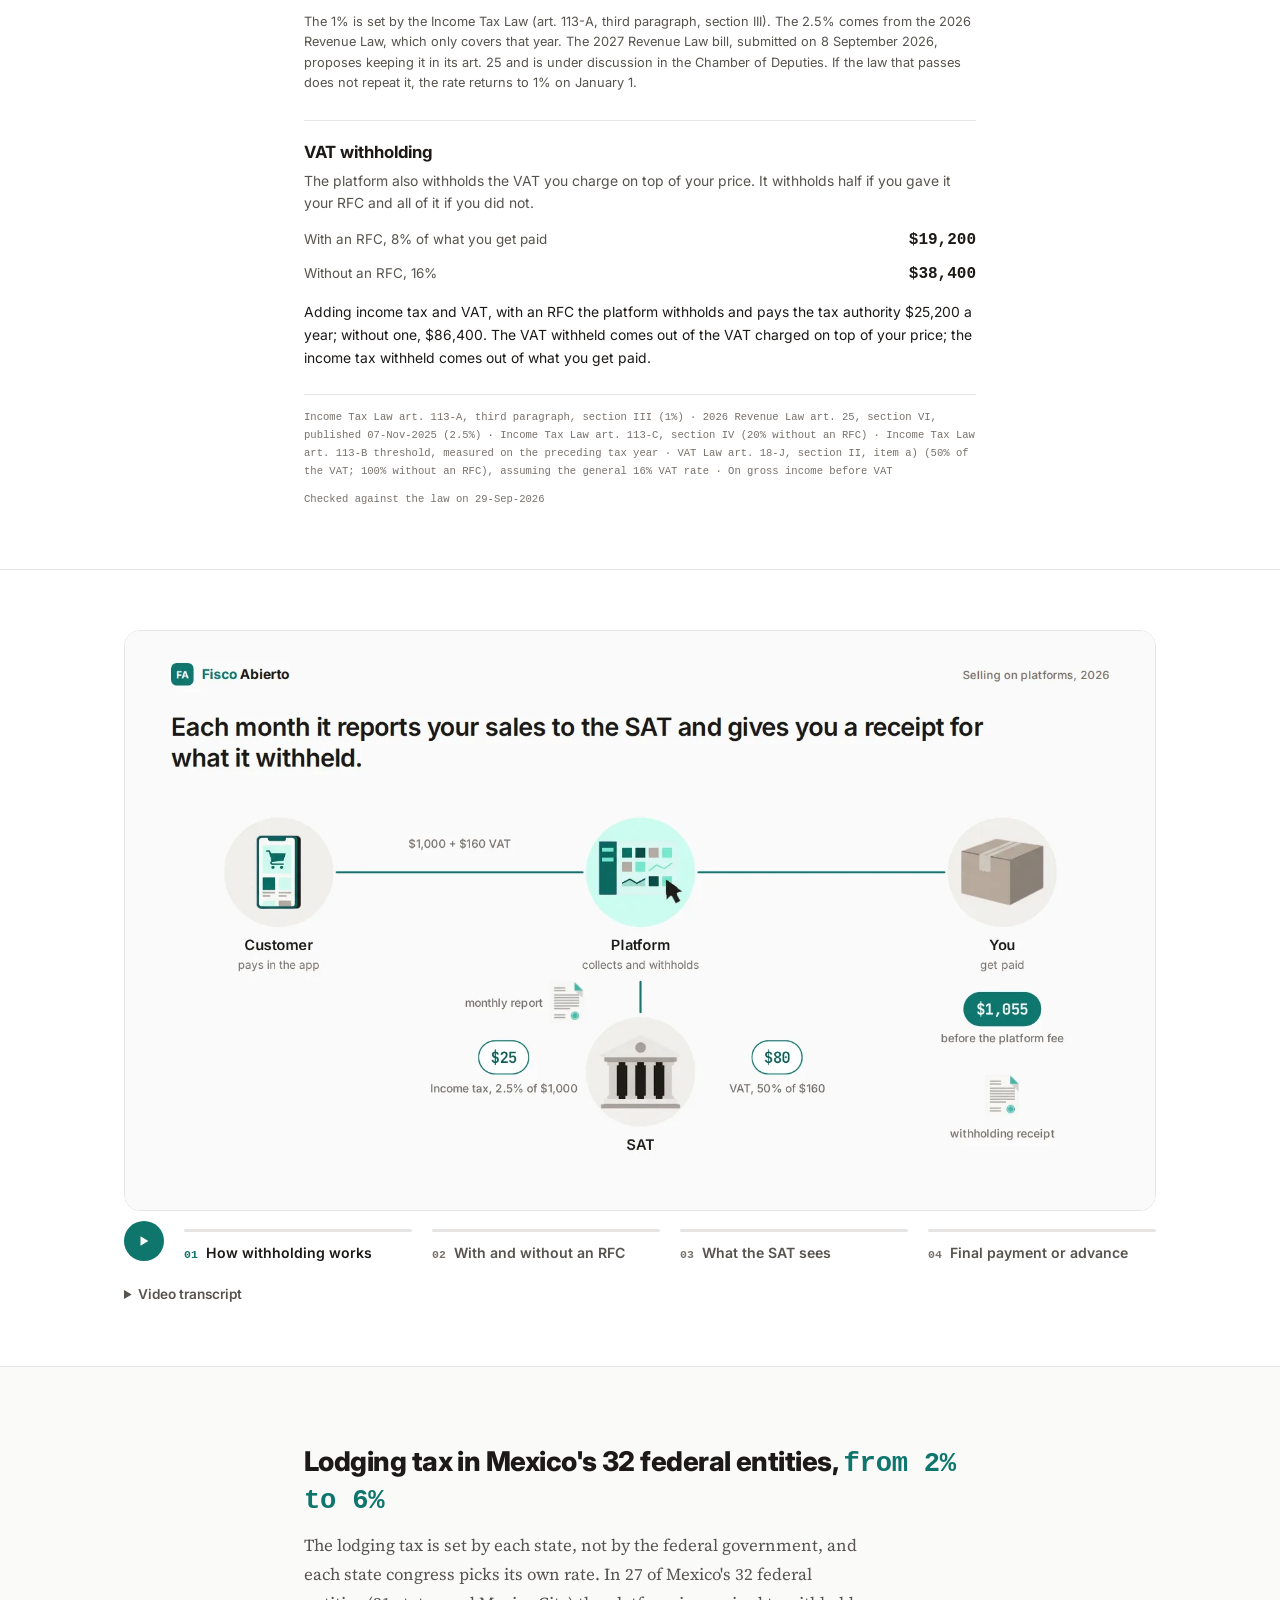
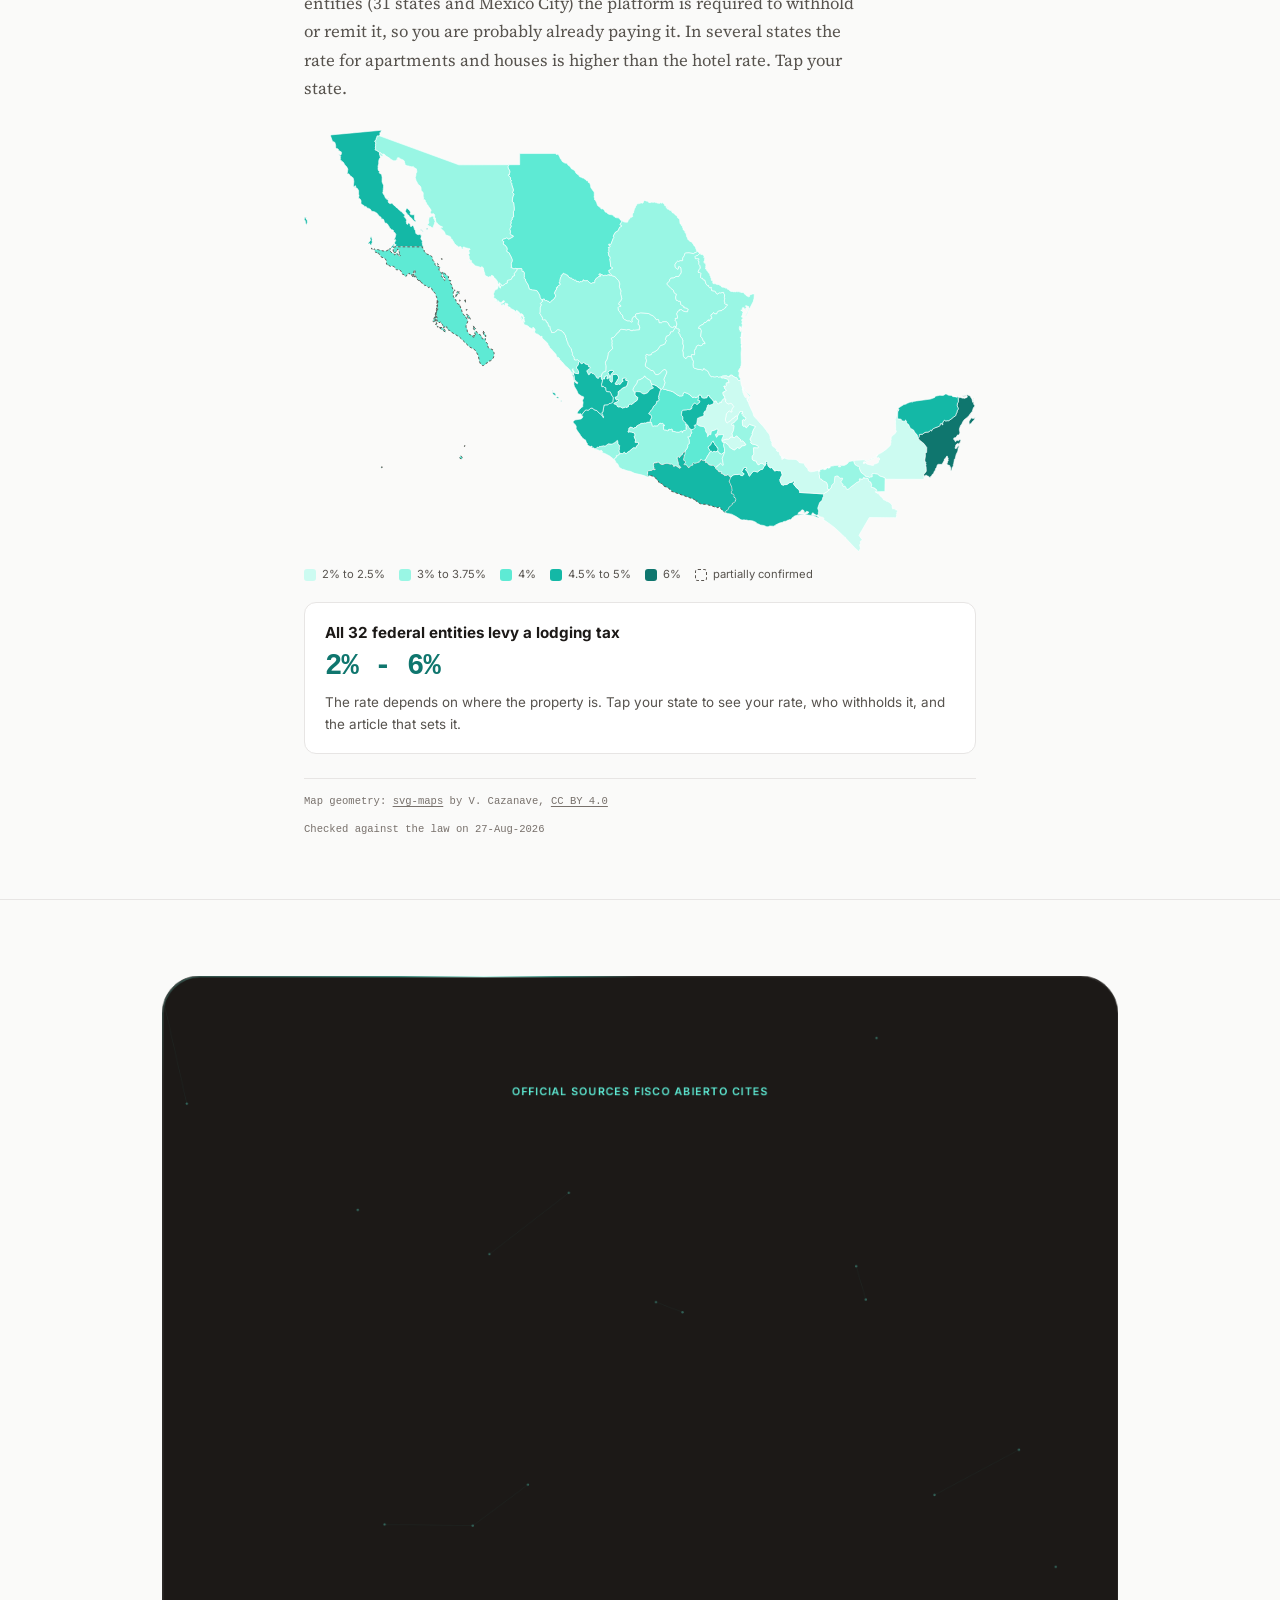
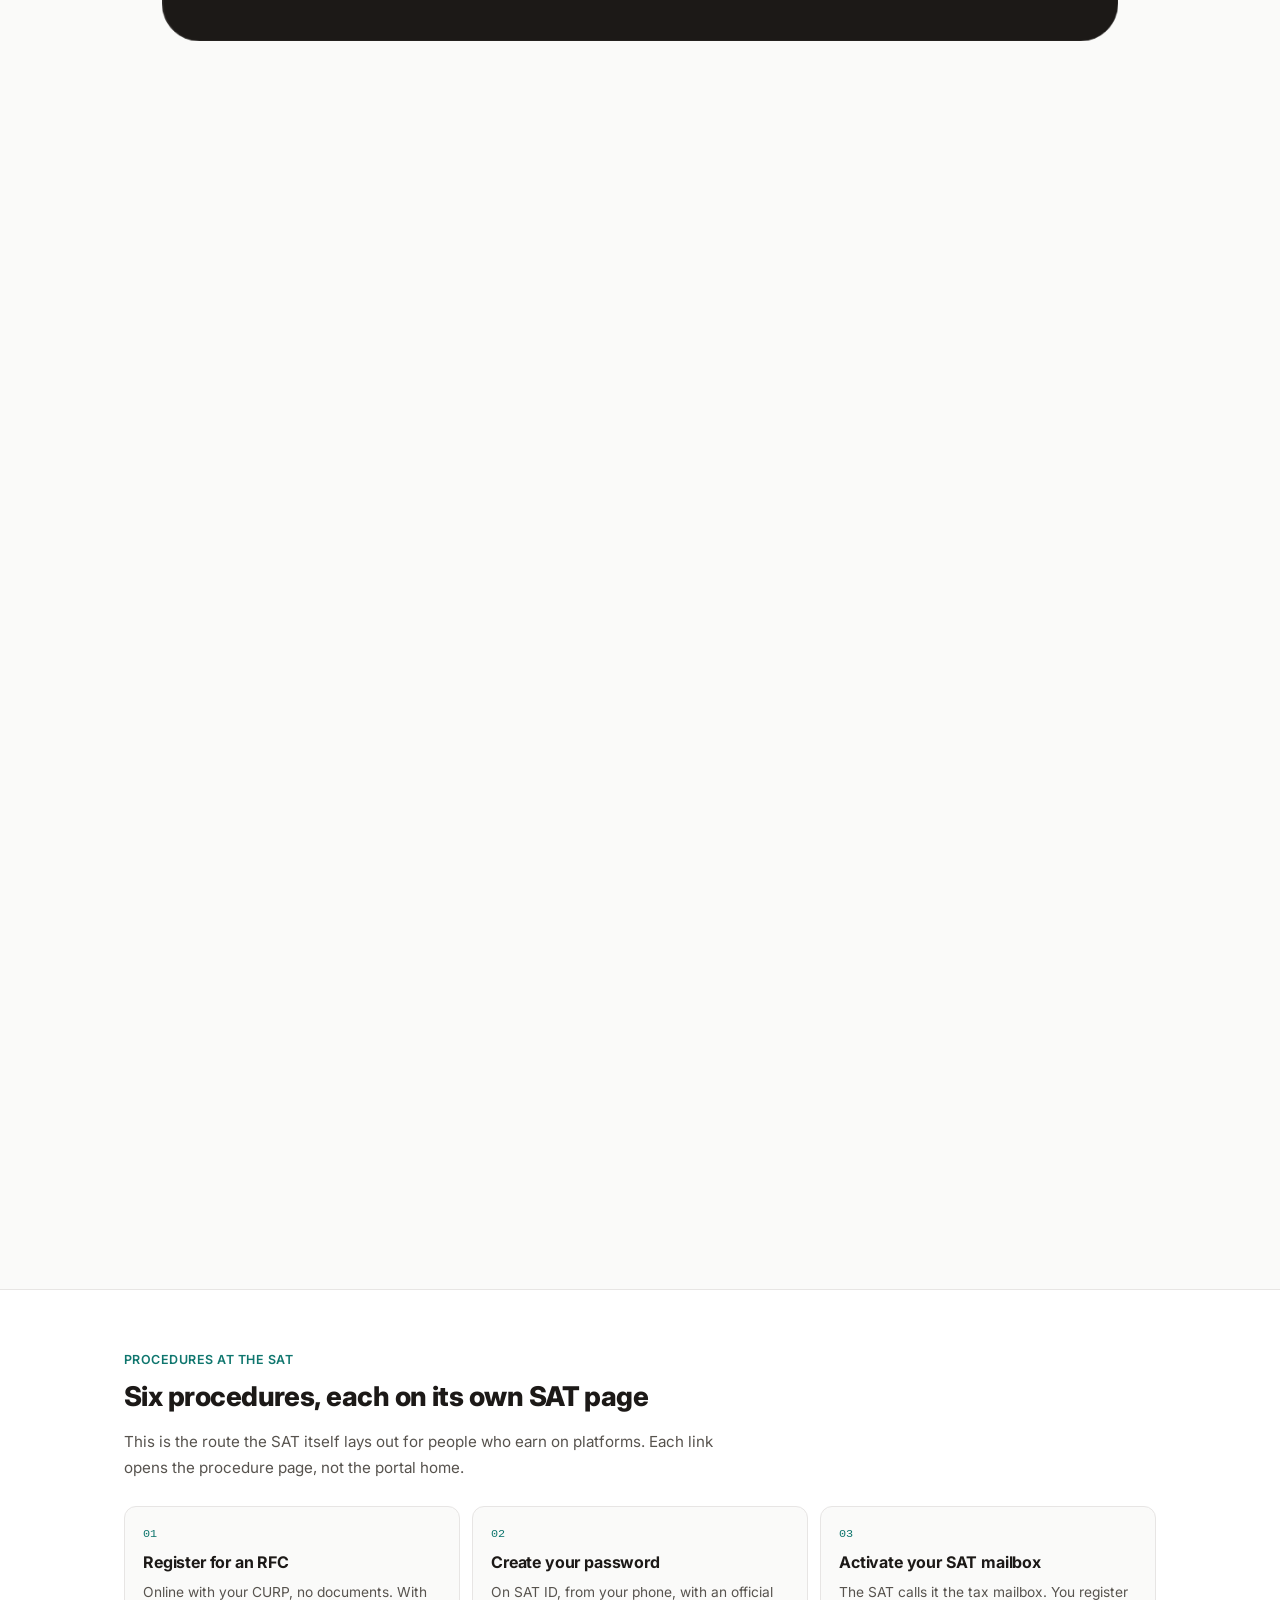
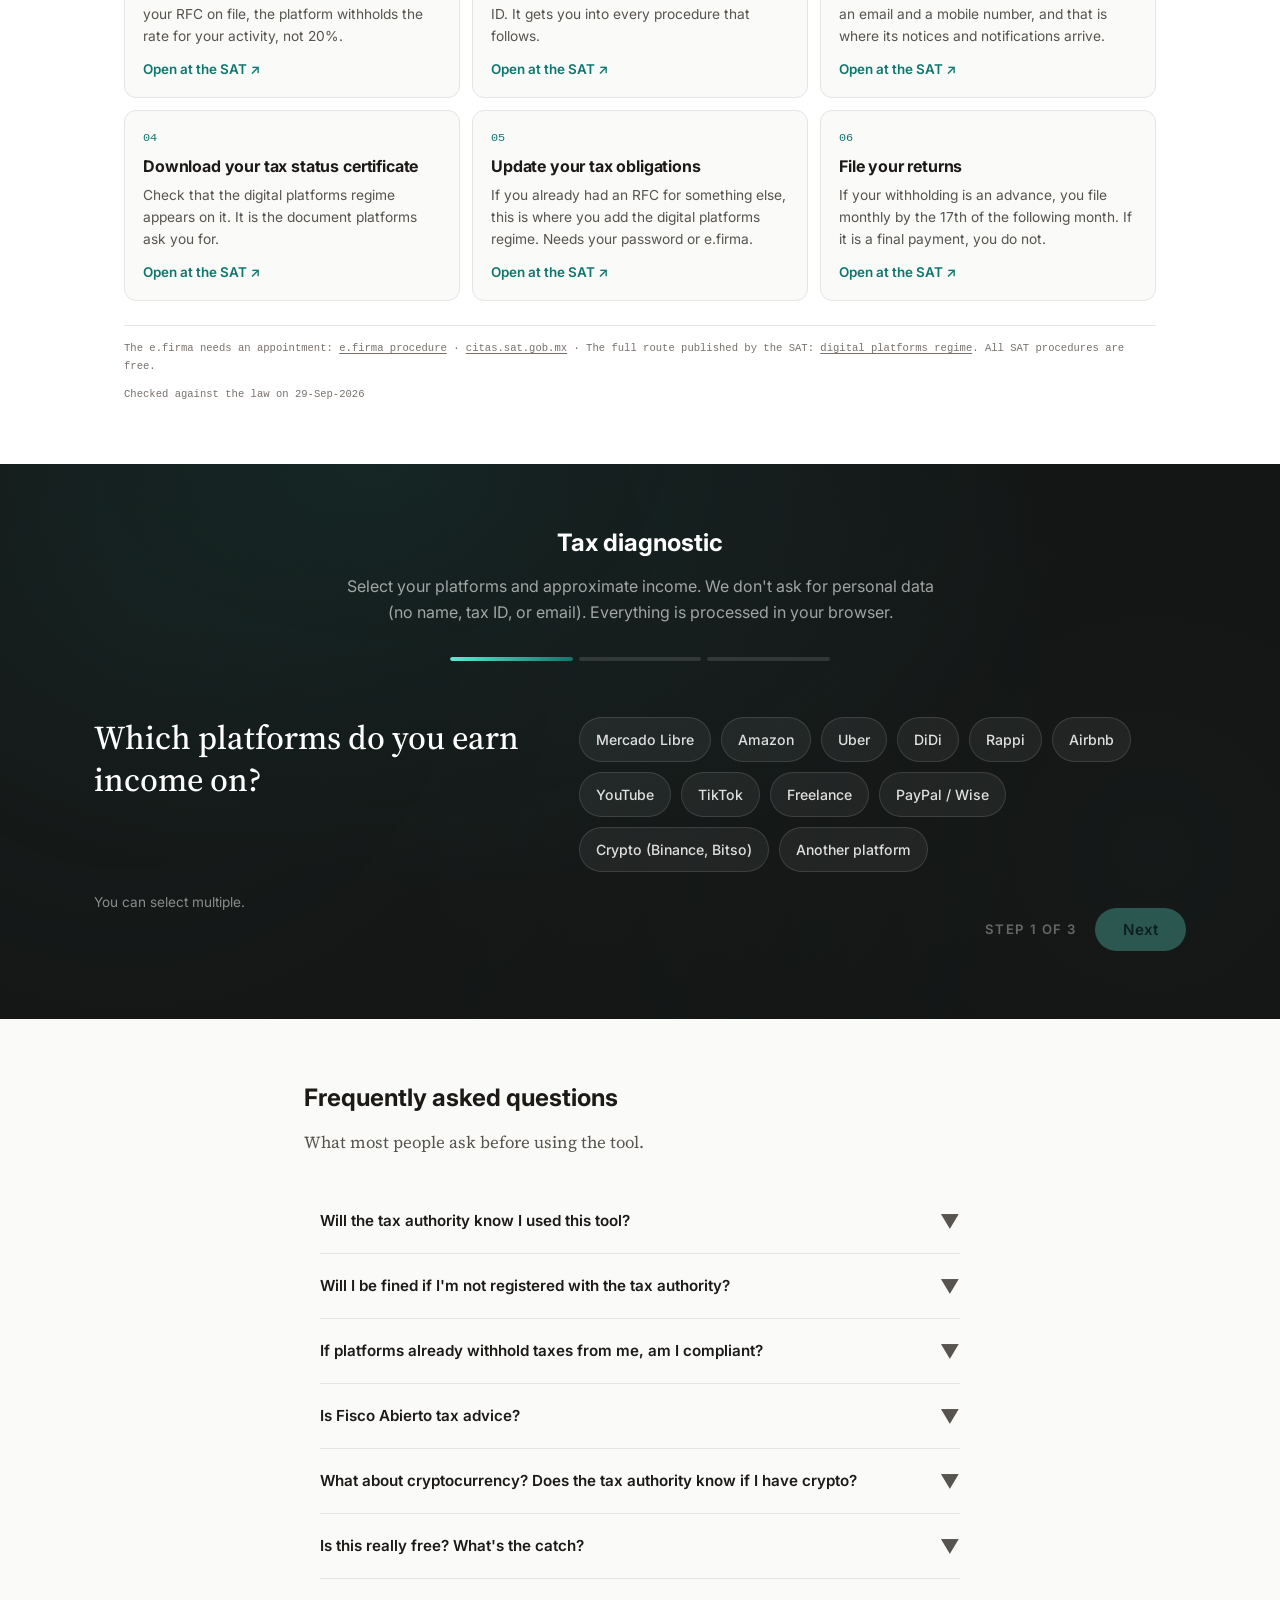
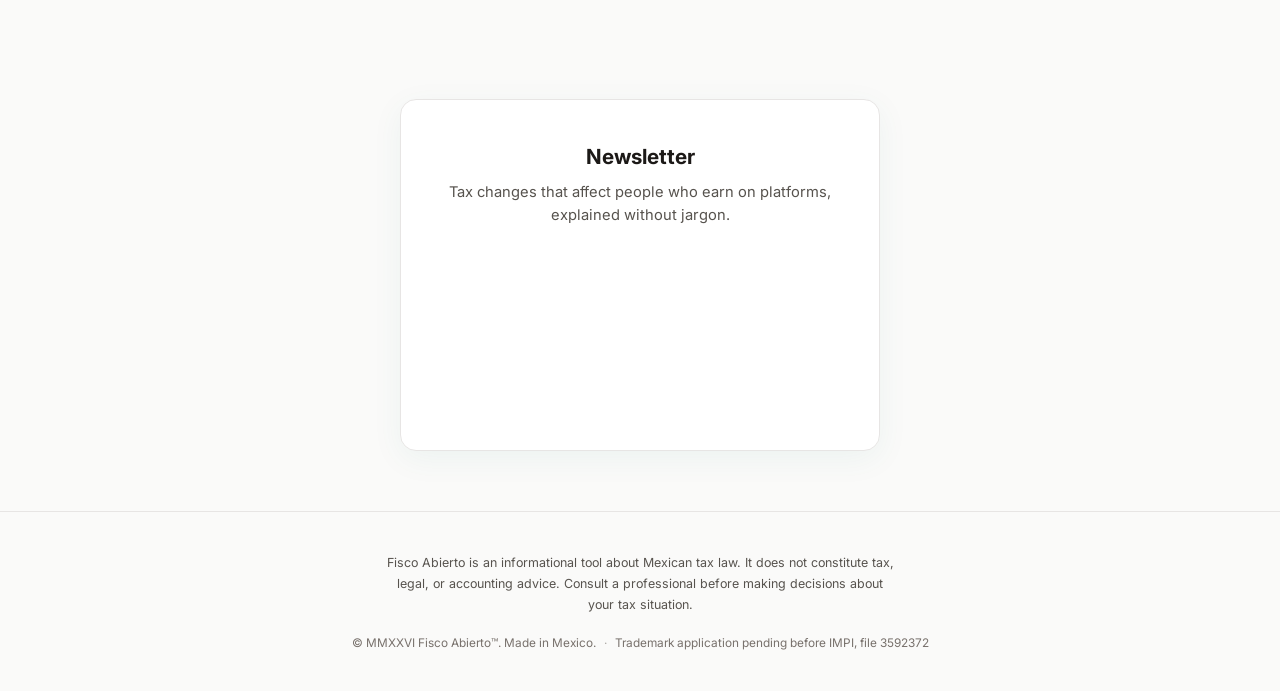
==== commit 9a4917a2: "Videos con doble búfer y póster que se funde, video 4 sin la flecha suelta, sección de trámites del " ====
--- a/index.html
+++ b/index.html
@@ -119,7 +119,7 @@
             transition: opacity 0.25s ease, transform 0.25s ease,
                         visibility 0s, background-color 0.2s;
         }
-        .nav-cta:hover { background: var(--color-accent); }
+        @media (hover: hover) { .nav-cta:hover { background: var(--color-accent); } }
         @media (prefers-reduced-motion: reduce) {
             nav, nav .container, .logo-word, .nav-cta { transition: none; }
         }
@@ -131,7 +131,7 @@
             font-weight: 500;
             transition: color 0.2s;
         }
-        .nav-links a:hover { color: var(--color-accent); }
+        @media (hover: hover) { .nav-links a:hover { color: var(--color-accent); } }
 
         /* LANGUAGE SWITCH (nav) */
         .lang-switch {
@@ -157,7 +157,7 @@
             transition: background-color 0.2s, color 0.2s;
         }
         .lang-btn + .lang-btn { border-left: 1px solid var(--color-border); }
-        .lang-btn:hover { color: var(--color-accent); }
+        @media (hover: hover) { .lang-btn:hover { color: var(--color-accent); } }
         .lang-btn.active { background: var(--color-accent); color: #FFFFFF; }
         .lang-btn:focus-visible { outline: 2px solid var(--color-accent); outline-offset: 2px; }
         /* HERO */
@@ -212,11 +212,13 @@
             transition: background 0.2s ease, color 0.2s ease, transform 0.2s ease, box-shadow 0.2s ease;
             box-shadow: 0 4px 15px rgba(0,0,0,0.2);
         }
+        @media (hover: hover) {
         .hero-cta:hover {
-            background: #5EEAD4;
-            color: #042f2e;
-            transform: translateY(-2px);
-            box-shadow: 0 6px 20px rgba(0,0,0,0.3);
+                background: #5EEAD4;
+                color: #042f2e;
+                transform: translateY(-2px);
+                box-shadow: 0 6px 20px rgba(0,0,0,0.3);
+            }
         }
 
         /* SECTIONS */
@@ -464,10 +466,12 @@
             transition: all 0.2s ease;
             text-align: center;
         }
+        @media (hover: hover) {
         .platform-btn:hover {
-            border-color: rgba(94,234,212,0.4);
-            background: rgba(94,234,212,0.08);
-            transform: translateY(-1px);
+                border-color: rgba(94,234,212,0.4);
+                background: rgba(94,234,212,0.08);
+                transform: translateY(-1px);
+            }
         }
         .platform-btn.selected {
             border-color: #5EEAD4;
@@ -499,9 +503,11 @@
             color: rgba(255,255,255,0.85);
             transition: all 0.2s ease;
         }
+        @media (hover: hover) {
         .income-btn:hover {
-            border-color: rgba(94,234,212,0.5);
-            background: rgba(94,234,212,0.04);
+                border-color: rgba(94,234,212,0.5);
+                background: rgba(94,234,212,0.04);
+            }
         }
         .income-btn.selected {
             border-color: #5EEAD4;
@@ -578,9 +584,11 @@
             background: #5EEAD4;
             color: #042f2e;
         }
+        @media (hover: hover) {
         .btn-next:hover, .btn-results:hover {
-            transform: translateY(-1px);
-            background: #86F3E3;
+                transform: translateY(-1px);
+                background: #86F3E3;
+            }
         }
         .btn-next:disabled, .btn-results:disabled {
             opacity: 0.3;
@@ -593,9 +601,11 @@
             border: 1px solid rgba(255,255,255,0.15);
             color: rgba(255,255,255,0.6);
         }
+        @media (hover: hover) {
         .btn-prev:hover {
-            background: rgba(255,255,255,0.1);
-            color: rgba(255,255,255,0.85);
+                background: rgba(255,255,255,0.1);
+                color: rgba(255,255,255,0.85);
+            }
         }
 
         .step-indicator {
@@ -800,7 +810,7 @@
             color: rgba(255,255,255,0.6);
             cursor: pointer;
         }
-        .btn-restart:hover { background: rgba(255,255,255,0.1); color: rgba(255,255,255,0.85); }
+        @media (hover: hover) { .btn-restart:hover { background: rgba(255,255,255,0.1); color: rgba(255,255,255,0.85); } }
 
         /* NEWSLETTER */
         #newsletter { text-align: center; }
@@ -814,8 +824,10 @@
             margin: 0 auto;
             transition: box-shadow 0.3s ease;
         }
+        @media (hover: hover) {
         .newsletter-box:hover {
-            box-shadow: 0 12px 40px rgba(15,118,110,0.1);
+                box-shadow: 0 12px 40px rgba(15,118,110,0.1);
+            }
         }
         .newsletter-box h2 { font-size: 1.3rem; margin-bottom: 8px; }
         .newsletter-box p {
@@ -844,7 +856,7 @@
         }
         .footer-copy .sep { margin: 0 8px; opacity: 0.6; }
         .footer-copy a { color: inherit; text-decoration: underline; text-underline-offset: 2px; }
-        .footer-copy a:hover { color: var(--color-accent); }
+        @media (hover: hover) { .footer-copy a:hover { color: var(--color-accent); } }
         .footer-mark { white-space: nowrap; }
         @media (max-width: 600px) {
             .footer-copy .sep { display: none; }
@@ -1220,7 +1232,7 @@
             text-underline-offset: 4px;
             transition: text-decoration-color 0.2s ease;
         }
-        a.chain-cite:hover { text-decoration-color: #5EEAD4; }
+        @media (hover: hover) { a.chain-cite:hover { text-decoration-color: #5EEAD4; } }
 
         /* Si el JS no corre, el diagrama no se queda en blanco: la clase chain-on la
            pone el propio script antes de apagar nada. */
@@ -1372,7 +1384,7 @@
             gap: 12px;
             transition: color 0.2s ease;
         }
-        .faq-question:hover { color: var(--color-accent); }
+        @media (hover: hover) { .faq-question:hover { color: var(--color-accent); } }
         .faq-arrow {
             font-size: 1.2rem;
             transition: transform 0.3s cubic-bezier(0.4, 0, 0.2, 1);
@@ -1466,7 +1478,7 @@
         }
         .blk-foot .sep { margin: 0 7px; opacity: 0.55; }
         .blk-foot a { color: inherit; text-decoration: underline; text-underline-offset: 2px; }
-        .blk-foot a:hover { color: var(--color-accent); }
+        @media (hover: hover) { .blk-foot a:hover { color: var(--color-accent); } }
         /* Fecha de verificacion por bloque. La fecha vive en data-verificado y
            el texto lo pinta el JS en el idioma activo; tools/cifras.js la lee
            y avisa cuando envejece. */
@@ -1504,7 +1516,7 @@
             cursor: pointer;
             transition: background-color 0.15s, color 0.15s, border-color 0.15s;
         }
-        .act-btn:hover { border-color: var(--color-accent); color: var(--color-accent); }
+        @media (hover: hover) { .act-btn:hover { border-color: var(--color-accent); color: var(--color-accent); } }
         .act-btn.active {
             background: var(--color-accent);
             border-color: var(--color-accent);
@@ -1602,6 +1614,9 @@
             color: var(--color-text);
         }
         .calc-verdict.is-advance { border-left-color: var(--color-text-secondary); }
+        .calc-paso { color: var(--color-accent); font-weight: 600; text-decoration: none; white-space: nowrap; }
+        .calc-paso::after { content: " \2193"; }
+        @media (hover: hover) { .calc-paso:hover { text-decoration: underline; } }
         .calc-caveat { margin-top: 12px; font-size: 0.8rem; color: var(--color-text-secondary); line-height: 1.6; }
         .results-cta { text-align: center; font-size: 0.88rem; color: rgba(255,255,255,0.5); margin-top: 24px; }
         .results-cta a { color: #5EEAD4; font-weight: 600; text-decoration: none; }
@@ -1625,6 +1640,34 @@
         }
         .calc-iva-total { margin: 14px 0 0; font-size: 0.87rem; line-height: 1.65; }
 
+        /* --- Trámites del SAT ---
+           Seis tarjetas que abren la página exacta del trámite. En escritorio
+           es una cuadrícula; en teléfono, un carril con snap, como el resto
+           de los carruseles del sitio. Sin JS. */
+        .tram-section { background: var(--color-surface); border-top: 1px solid var(--color-border); }
+        .tram-section .container { max-width: 1080px; }
+        .tram-kicker { font-size: 0.78rem; font-weight: 600; letter-spacing: 0.04em; text-transform: uppercase; color: var(--color-accent); margin: 0; }
+        .tram-section .blk-title { margin-top: 10px; }
+        .tram-grid { list-style: none; margin: 26px 0 0; padding: 0; display: grid; grid-template-columns: repeat(3, minmax(0, 1fr)); gap: 12px; counter-reset: tram; }
+        .tram-card {
+            display: flex; flex-direction: column; gap: 8px; height: 100%;
+            padding: 18px 18px 16px; border: 1px solid var(--color-border); border-radius: var(--radius);
+            background: var(--color-bg); color: var(--color-text); text-decoration: none;
+            transition: border-color 0.15s;
+        }
+        @media (hover: hover) { .tram-card:hover { border-color: var(--color-accent); } }
+        .tram-card:focus-visible { outline: 2px solid var(--color-accent); outline-offset: 2px; }
+        .tram-n { font-family: ui-monospace, SFMono-Regular, Menlo, monospace; font-size: 0.74rem; color: var(--color-accent); }
+        .tram-t { font-size: 1rem; font-weight: 700; line-height: 1.3; letter-spacing: -0.01em; }
+        .tram-d { font-size: 0.86rem; line-height: 1.6; color: var(--color-text-secondary); flex: 1; }
+        .tram-go { font-size: 0.84rem; font-weight: 600; color: var(--color-accent); margin-top: 4px; }
+        .tram-go::after { content: " \2197"; }
+        @media (max-width: 900px) { .tram-grid { grid-template-columns: repeat(2, minmax(0, 1fr)); } }
+        @media (max-width: 600px) {
+            .tram-grid { display: flex; gap: 10px; overflow-x: auto; scroll-snap-type: x mandatory; margin-left: -24px; margin-right: -24px; padding: 2px 24px 8px; -webkit-overflow-scrolling: touch; overscroll-behavior-x: contain; }
+            .tram-grid li { flex: 0 0 82%; scroll-snap-align: center; }
+        }
+
         /* --- Mapa del impuesto estatal al hospedaje --- */
         /* --- Videos explicativos ---
            Ayuda en video para el público: sin encabezado visible, el video al
@@ -1638,15 +1681,22 @@
         .vid-section .container { max-width: 1080px; }
         .vid-oculto { position: absolute; width: 1px; height: 1px; margin: -1px; overflow: hidden; clip: rect(0 0 0 0); white-space: nowrap; border: 0; }
         .vid-frame { position: relative; border: 1px solid var(--color-border); border-radius: 16px; overflow: hidden; background: #FAFAF9; aspect-ratio: 16 / 9; }
-        .vid-frame video { display: block; width: 100%; height: 100%; object-fit: contain; background: #FAFAF9; cursor: pointer; transition: opacity 0.25s ease; }
-        .vid-frame.is-swap video { opacity: 0; }
+        /* Dos <video> apilados: mientras corre uno, el otro ya descargó el
+           capítulo siguiente, así el cambio es un fundido y no un hueco con
+           el póster asomando, que era lo que se veía en teléfono con red
+           lenta. El póster es una capa aparte: se funde al arrancar el clip
+           y vuelve solo cuando el clip no va a correr solo. */
+        .vid-frame video { position: absolute; inset: 0; display: block; width: 100%; height: 100%; object-fit: contain; background: #FAFAF9; cursor: pointer; transition: opacity 0.3s ease; }
+        .vid-frame video.is-off { opacity: 0; pointer-events: none; }
+        .vid-poster { position: absolute; inset: 0; background: #FAFAF9 center / contain no-repeat; pointer-events: none; transition: opacity 0.4s ease; }
+        .vid-poster.is-off { opacity: 0; }
         .vid-rail { display: grid; grid-template-columns: 40px repeat(4, minmax(0, 1fr)); gap: 0 20px; align-items: start; margin-top: 18px; }
         .vid-play {
             appearance: none; -webkit-appearance: none; cursor: pointer;
             width: 40px; height: 40px; border-radius: 50%; display: grid; place-items: center;
             background: var(--color-accent); border: 0; margin-top: -8px;
         }
-        .vid-play:hover { background: var(--color-accent-dark); }
+        @media (hover: hover) { .vid-play:hover { background: var(--color-accent-dark); } }
         .vid-play:focus-visible { outline: 2px solid var(--color-accent); outline-offset: 3px; }
         .vid-play svg { width: 14px; height: 14px; fill: #FFFFFF; }
         .vid-play path { display: none; }
@@ -1657,9 +1707,12 @@
         }
         .vid-ch-track { display: block; height: 3px; border-radius: 3px; background: var(--color-border); overflow: hidden; }
         .vid-ch-fill { display: block; height: 100%; width: 0; background: var(--color-accent); }
+        /* timeupdate llega unas cuatro veces por segundo en Safari; la
+           transición rellena los huecos y la barra avanza parejo. */
+        .vid-ch-fill.is-live { transition: width 0.3s linear; }
         .vid-ch-l { display: flex; gap: 8px; align-items: baseline; margin-top: 11px; font-size: 0.88rem; font-weight: 600; line-height: 1.35; }
         .vid-ch-n { font-family: ui-monospace, SFMono-Regular, Menlo, monospace; font-size: 0.72rem; color: #78716C; flex: none; }
-        .vid-ch:hover { color: var(--color-text); }
+        @media (hover: hover) { .vid-ch:hover { color: var(--color-text); } }
         .vid-ch.is-done .vid-ch-n { color: var(--color-accent); }
         .vid-ch[aria-pressed="true"] { color: var(--color-text); }
         .vid-ch[aria-pressed="true"] .vid-ch-n { color: var(--color-accent); }
@@ -1668,7 +1721,7 @@
         .vid-text { margin-top: 22px; font-size: 0.85rem; color: var(--color-text-secondary); }
         .vid-text summary { cursor: pointer; font-weight: 600; color: var(--color-text-secondary); width: fit-content; }
         .vid-text p { margin-top: 8px; line-height: 1.7; max-width: 72ch; }
-        @media (prefers-reduced-motion: reduce) { .vid-frame video { transition: none; } }
+        @media (prefers-reduced-motion: reduce) { .vid-frame video, .vid-poster, .vid-ch-fill.is-live { transition: none; } }
         @media (max-width: 600px) {
             .vid-frame { aspect-ratio: 4 / 5; border-radius: 14px; }
             .vid-rail { grid-template-columns: 40px repeat(4, minmax(0, 1fr)); gap: 0 8px; }
@@ -1699,7 +1752,8 @@
         .mx-st.b3 { fill: #5EEAD4; }
         .mx-st.b4 { fill: #14B8A6; }
         .mx-st.b5 { fill: #0F766E; }
-        .mx-st:hover, .mx-st:focus { filter: brightness(0.88); outline: none; }
+        .mx-st:focus { filter: brightness(0.88); outline: none; }
+        @media (hover: hover) { .mx-st:hover { filter: brightness(0.88); outline: none; } }
         /* Confirmación parcial: la incertidumbre se ve en el mapa, no solo
            se lee en la ficha. Va antes de is-active para que el resaltado
            de selección gane por orden de fuente. */
@@ -1925,8 +1979,10 @@
 <section class="vid-section" id="videos">
     <div class="container">
         <h2 class="vid-oculto" data-i18n="vid.title">Retenciones y reportes al SAT, en video</h2>
-        <div class="vid-frame">
+        <div class="vid-frame" id="vidFrame">
             <video id="vidPlayer" muted playsinline preload="none" aria-describedby="vidText"></video>
+            <video id="vidPlayer2" class="is-off" muted playsinline preload="none" aria-hidden="true" tabindex="-1"></video>
+            <div class="vid-poster" id="vidPoster" aria-hidden="true"></div>
         </div>
         <div class="vid-rail" role="group" aria-label="Videos" data-i18n-aria="vid.group">
             <button type="button" class="vid-play" id="vidPlay" aria-controls="vidPlayer" aria-label="Reproducir" data-i18n-aria="vid.play" data-estado="play">
@@ -2049,6 +2105,25 @@
                 </div>
             </div>
         </div>
+    </div>
+</section>
+
+<!-- TRÁMITES DEL SAT -->
+<section class="tram-section" id="tramites">
+    <div class="container">
+        <p class="tram-kicker" data-i18n="tram.kicker">Trámites en el SAT</p>
+        <h2 class="blk-title" data-i18n="tram.title">Seis trámites, cada uno en su página del SAT</h2>
+        <p class="blk-lead" data-i18n="tram.lead">Es la ruta que el propio SAT marca para quien gana en plataformas. Cada enlace abre la página del trámite, no la portada del portal.</p>
+        <ol class="tram-grid">
+            <li><a class="tram-card" href="https://www.sat.gob.mx/portal/public/tramites/inscripcion-y-aviso-al-rfc" target="_blank" rel="noopener noreferrer"><span class="tram-n">01</span><span class="tram-t" data-i18n="tram.t1">Inscríbete en el RFC</span><span class="tram-d" data-i18n="tram.d1">Con tu CURP, en línea y sin documentos. Con el RFC en la plataforma, la retención de ISR es la de tu actividad y no el 20%.</span><span class="tram-go" data-i18n="tram.go">Abrir en el SAT</span></a></li>
+            <li><a class="tram-card" href="https://satid.sat.gob.mx/" target="_blank" rel="noopener noreferrer"><span class="tram-n">02</span><span class="tram-t" data-i18n="tram.t2">Genera tu contraseña</span><span class="tram-d" data-i18n="tram.d2">En SAT ID, desde el celular, con tu identificación oficial. Con ella entras a todos los trámites que siguen.</span><span class="tram-go" data-i18n="tram.go">Abrir en el SAT</span></a></li>
+            <li><a class="tram-card" href="https://www.sat.gob.mx/minisitio/BuzonTributario/index.html" target="_blank" rel="noopener noreferrer"><span class="tram-n">03</span><span class="tram-t" data-i18n="tram.t3">Habilita tu buzón tributario</span><span class="tram-d" data-i18n="tram.d3">Registras un correo y un celular. Por ahí te llegan los avisos y las notificaciones del SAT.</span><span class="tram-go" data-i18n="tram.go">Abrir en el SAT</span></a></li>
+            <li><a class="tram-card" href="https://www.sat.gob.mx/portal/public/tramites/constancia-de-situacion-fiscal" target="_blank" rel="noopener noreferrer"><span class="tram-n">04</span><span class="tram-t" data-i18n="tram.t4">Descarga tu constancia de situación fiscal</span><span class="tram-d" data-i18n="tram.d4">Revisa que aparezca el régimen de plataformas tecnológicas. Es el documento que la plataforma te pide.</span><span class="tram-go" data-i18n="tram.go">Abrir en el SAT</span></a></li>
+            <li><a class="tram-card" href="https://www.sat.gob.mx/portal/public/tramites/inscripcion-y-aviso-al-rfc" target="_blank" rel="noopener noreferrer"><span class="tram-n">05</span><span class="tram-t" data-i18n="tram.t5">Actualiza tus obligaciones</span><span class="tram-d" data-i18n="tram.d5">Si ya tenías RFC por otra cosa, aquí agregas el régimen de plataformas tecnológicas. Pide contraseña o e.firma.</span><span class="tram-go" data-i18n="tram.go">Abrir en el SAT</span></a></li>
+            <li><a class="tram-card" href="https://www.sat.gob.mx/portal/public/tramites/declaraciones-pf" target="_blank" rel="noopener noreferrer"><span class="tram-n">06</span><span class="tram-t" data-i18n="tram.t6">Presenta tus declaraciones</span><span class="tram-d" data-i18n="tram.d6">Si tu retención es un anticipo, declaras cada mes a más tardar el día 17 del mes siguiente. Si es pago definitivo, no.</span><span class="tram-go" data-i18n="tram.go">Abrir en el SAT</span></a></li>
+        </ol>
+        <p class="blk-foot"><span data-i18n="tram.foot1">Para la e.firma hace falta cita:</span> <a href="https://www.sat.gob.mx/portal/public/tramites/firma-electronica-avanzada-efirma" target="_blank" rel="noopener noreferrer" data-i18n="tram.foot2">trámite de e.firma</a> · <a href="https://citas.sat.gob.mx/" target="_blank" rel="noopener noreferrer" data-i18n="tram.foot3">citas.sat.gob.mx</a> · <span data-i18n="tram.foot4">La ruta completa que publica el SAT:</span> <a href="https://www.sat.gob.mx/portal/public/personas-fisicas/regimen-de-las-actividades-empresariales-con-ingresos-a-traves-de-plataformas-tecnologicas" target="_blank" rel="noopener noreferrer" data-i18n="tram.foot5">régimen de plataformas tecnológicas</a>. <span data-i18n="tram.foot6">Todos los trámites del SAT son gratuitos.</span></p>
+        <p class="verif" data-verificado="2026-09-29" data-i18n-js></p>
     </div>
 </section>
 
@@ -2346,6 +2421,8 @@
         'calc.ivaTotal': 'Sumando ISR e IVA, con RFC la plataforma retiene y entera al SAT {totRfc} al año; sin RFC, {totSin}. El IVA retenido sale del IVA que cobras encima de tu precio; el ISR retenido sí se descuenta de lo que te pagan.',
         'calc.foot': 'Art. 113-A, párrafo tercero, fracción III LISR (1%) · Art. 25, fracción VI de la LIF 2026, DOF 07-nov-2025 (2.5%) · Art. 113-C, fracción IV LISR (20% sin RFC) · Umbral del Art. 113-B LISR, medido sobre el ejercicio anterior · Art. 18-J, fracción II, inciso a) LIVA (50% del IVA; 100% sin RFC), con IVA a la tasa general de 16% · Sobre ingresos brutos sin IVA',
         'calc.rateUp': 'Tu tasa subió de 1% a 2.5% en 2026, lo que suma {diff} más de retención al año.',
+        'calc.pasoFinal': 'Qué trámites toca hacer',
+        'calc.pasoAdvance': 'Dónde se presenta la declaración',
         'calc.rateSame': 'Tu tasa no cambió en 2026. La Ley de Ingresos solo sustituyó la tasa de la fracción III del 113-A, y a ti te aplica la fracción {frac}, que sigue en {rate}. Si la plataforma no tiene tu RFC, la retención sube a 20% (Art. 113-C, fracción IV LISR); con tu RFC te retienen {diff} menos al año.',
         'calc.thFinal': 'Con lo que te pagan no rebasas los $300,000 al año. Si el año pasado tampoco los rebasaste, puedes optar por que la retención sea tu pago definitivo de ISR; en ese caso lo retenido es tu impuesto y no se recupera en abril.',
         'calc.thAdvance': 'Con lo que te pagan rebasas los $300,000 al año. La opción de pago definitivo se mide con lo que ganaste el año anterior, así que rebasar el umbral este año te impide usarla el siguiente; si ya la tenías, la pierdes y no puedes volver a ella (Art. 113-B LISR). Sin esa opción, la retención es un anticipo que acreditas en tu declaración.',
@@ -2395,6 +2472,28 @@
         'trust.nodeSub': 'traduce y cita el artículo',
         'trust.outWhat': 'retención de ISR si vendes en línea',
         'trust.outCite': 'Art. 25, fr. VI, LIF 2026 · DOF 07-nov-2025',
+        'tram.kicker': 'Trámites en el SAT',
+        'tram.title': 'Seis trámites, cada uno en su página del SAT',
+        'tram.lead': 'Es la ruta que el propio SAT marca para quien gana en plataformas. Cada enlace abre la página del trámite, no la portada del portal.',
+        'tram.go': 'Abrir en el SAT',
+        'tram.t1': 'Inscríbete en el RFC',
+        'tram.d1': 'Con tu CURP, en línea y sin documentos. Con el RFC en la plataforma, la retención de ISR es la de tu actividad y no el 20%.',
+        'tram.t2': 'Genera tu contraseña',
+        'tram.d2': 'En SAT ID, desde el celular, con tu identificación oficial. Con ella entras a todos los trámites que siguen.',
+        'tram.t3': 'Habilita tu buzón tributario',
+        'tram.d3': 'Registras un correo y un celular. Por ahí te llegan los avisos y las notificaciones del SAT.',
+        'tram.t4': 'Descarga tu constancia de situación fiscal',
+        'tram.d4': 'Revisa que aparezca el régimen de plataformas tecnológicas. Es el documento que la plataforma te pide.',
+        'tram.t5': 'Actualiza tus obligaciones',
+        'tram.d5': 'Si ya tenías RFC por otra cosa, aquí agregas el régimen de plataformas tecnológicas. Pide contraseña o e.firma.',
+        'tram.t6': 'Presenta tus declaraciones',
+        'tram.d6': 'Si tu retención es un anticipo, declaras cada mes a más tardar el día 17 del mes siguiente. Si es pago definitivo, no.',
+        'tram.foot1': 'Para la e.firma hace falta cita:',
+        'tram.foot2': 'trámite de e.firma',
+        'tram.foot3': 'citas.sat.gob.mx',
+        'tram.foot4': 'La ruta completa que publica el SAT:',
+        'tram.foot5': 'régimen de plataformas tecnológicas',
+        'tram.foot6': 'Todos los trámites del SAT son gratuitos.',
         'diag.title': 'Diagnóstico fiscal',
         'diag.intro': 'Selecciona tus plataformas e ingresos aproximados. No pedimos datos personales (ni nombre, ni RFC, ni correo). Todo se procesa en tu navegador.',
         'diag.step1.question': '¿En qué plataformas generas ingresos?',
@@ -2501,6 +2600,8 @@
         'calc.ivaTotal': 'Adding income tax and VAT, with an RFC the platform withholds and pays the tax authority {totRfc} a year; without one, {totSin}. The VAT withheld comes out of the VAT charged on top of your price; the income tax withheld comes out of what you get paid.',
         'calc.foot': 'Income Tax Law art. 113-A, third paragraph, section III (1%) · 2026 Revenue Law art. 25, section VI, published 07-Nov-2025 (2.5%) · Income Tax Law art. 113-C, section IV (20% without an RFC) · Income Tax Law art. 113-B threshold, measured on the preceding tax year · VAT Law art. 18-J, section II, item a) (50% of the VAT; 100% without an RFC), assuming the general 16% VAT rate · On gross income before VAT',
         'calc.rateUp': 'Your rate went from 1% to 2.5% in 2026, which adds {diff} of withholding per year.',
+        'calc.pasoFinal': 'Which procedures to do',
+        'calc.pasoAdvance': 'Where to file the return',
         'calc.rateSame': 'Your rate did not change in 2026. The Revenue Law only replaced the rate in section III of article 113-A, and you fall under section {frac}, still at {rate}. If the platform does not have your RFC (tax ID), withholding rises to 20% (Income Tax Law art. 113-C, section IV); with your RFC, {diff} less is withheld per year.',
         'calc.thFinal': 'At what you get paid you stay under 300,000 pesos a year. If you also stayed under it last year, you can elect to have the withholding be your final income tax payment; in that case what is withheld is your tax and is not recovered in April.',
         'calc.thAdvance': 'At what you get paid you go over 300,000 pesos a year. The final-payment election depends on what you earned the year before, so going over the threshold this year keeps you from using it next year; if you already had it, you lose it and cannot elect it again (Income Tax Law art. 113-B). Without that election, the withholding is an advance you credit in your tax return.',
@@ -2550,6 +2651,28 @@
         'trust.nodeSub': 'translates it and cites the article',
         'trust.outWhat': 'income tax withheld if you sell online',
         'trust.outCite': '2026 Revenue Law art. 25, section VI · published 07-Nov-2025',
+        'tram.kicker': 'Procedures at the SAT',
+        'tram.title': 'Six procedures, each on its own SAT page',
+        'tram.lead': 'This is the route the SAT itself lays out for people who earn on platforms. Each link opens the procedure page, not the portal home.',
+        'tram.go': 'Open at the SAT',
+        'tram.t1': 'Register for an RFC',
+        'tram.d1': 'Online with your CURP, no documents. With your RFC on file, the platform withholds the rate for your activity, not 20%.',
+        'tram.t2': 'Create your password',
+        'tram.d2': 'On SAT ID, from your phone, with an official ID. It gets you into every procedure that follows.',
+        'tram.t3': 'Activate your SAT mailbox',
+        'tram.d3': 'The SAT calls it the tax mailbox. You register an email and a mobile number, and that is where its notices and notifications arrive.',
+        'tram.t4': 'Download your tax status certificate',
+        'tram.d4': 'Check that the digital platforms regime appears on it. It is the document platforms ask you for.',
+        'tram.t5': 'Update your tax obligations',
+        'tram.d5': 'If you already had an RFC for something else, this is where you add the digital platforms regime. Needs your password or e.firma.',
+        'tram.t6': 'File your returns',
+        'tram.d6': 'If your withholding is an advance, you file monthly by the 17th of the following month. If it is a final payment, you do not.',
+        'tram.foot1': 'The e.firma needs an appointment:',
+        'tram.foot2': 'e.firma procedure',
+        'tram.foot3': 'citas.sat.gob.mx',
+        'tram.foot4': 'The full route published by the SAT:',
+        'tram.foot5': 'digital platforms regime',
+        'tram.foot6': 'All SAT procedures are free.',
         'diag.title': 'Tax diagnostic',
         'diag.intro': 'Select your platforms and approximate income. We don\'t ask for personal data (no name, tax ID, or email). Everything is processed in your browser.',
         'diag.step1.question': 'Which platforms do you earn income on?',
@@ -2780,7 +2903,13 @@
         var rateLine = changed
             ? t('calc.rateUp').replace('{diff}', money(diff))
             : t('calc.rateSame').replace('{rate}', pct(rates.now)).replace('{frac}', rates.frac).replace('{diff}', money(diff));
-        verdict.textContent = rateLine + ' ' + t(overThreshold ? 'calc.thAdvance' : 'calc.thFinal');
+        verdict.textContent = rateLine + ' ' + t(overThreshold ? 'calc.thAdvance' : 'calc.thFinal') + ' ';
+        // El veredicto termina en el tramite que sigue, en la seccion de tramites.
+        var paso = document.createElement('a');
+        paso.href = '#tramites';
+        paso.className = 'calc-paso';
+        paso.textContent = t(overThreshold ? 'calc.pasoAdvance' : 'calc.pasoFinal');
+        verdict.appendChild(paso);
 
         // IVA: sobre la misma base anual. Con RFC se retiene la mitad del IVA
         // (8% de la base); sin RFC, todo (16%). El total suma lo que la
@@ -3414,10 +3543,11 @@
 <!-- VIDEOS EXPLICATIVOS -->
 <script>
 (function () {
-    var player = document.getElementById('vidPlayer');
-    if (!player) return;
+    var vids = [document.getElementById('vidPlayer'), document.getElementById('vidPlayer2')];
+    if (!vids[0] || !vids[1]) return;
     var section = document.getElementById('videos');
-    var frame = player.parentNode;
+    var frame = document.getElementById('vidFrame');
+    var poster = document.getElementById('vidPoster');
     var caps = Array.prototype.slice.call(document.querySelectorAll('.vid-ch'));
     var fills = caps.map(function (c) { return c.querySelector('.vid-ch-fill'); });
     var orden = caps.map(function (c) { return c.dataset.vid; });
@@ -3426,83 +3556,134 @@
     var boton = document.getElementById('vidPlay');
     var reduced = window.matchMedia('(prefers-reduced-motion: reduce)');
     var narrow = window.matchMedia('(max-width: 600px)');
-    var i = 0, cargado = false, visible = false, pausadoPorScroll = false, espera = null;
+    // i = capitulo en curso; cur = cual de los dos <video> lo lleva.
+    var i = 0, cur = 0, cargado = false, visible = false, pausadoPorScroll = false, espera = null;
     // t() y currentLanguage vienen del script principal; se leen en cada uso.
     function texto(k) { return typeof t === 'function' ? t(k) : ''; }
     function idioma() { return typeof currentLanguage === 'string' ? currentLanguage : 'es'; }
+    function actual() { return vids[cur]; }
+    function reserva() { return vids[1 - cur]; }
+    function ultimo() { return i === orden.length - 1; }
+    // Un archivo por video, idioma y formato: videos/<video>-<es|en>[-m].mp4
+    function ruta(j) { return 'videos/' + orden[j] + '-' + idioma() + (narrow.matches ? '-m' : ''); }
+
     function reproducir() {
-        var p = player.play();
-        if (p && p.catch) p.catch(function () { pintarBoton(); });
-    }
-    function ultimo() { return i === orden.length - 1; }
-
+        var v = actual();
+        var p = v.play();
+        // Si el navegador no deja arrancar (ahorro de energia, datos), queda
+        // el poster, que es el diagrama terminado, y el boton de play.
+        if (p && p.catch) p.catch(function () { mostrarPoster(true); pintarBoton(); });
+    }
+    function mostrarPoster(si) {
+        if (si) poster.style.backgroundImage = 'url(' + ruta(i) + '-poster.webp)';
+        poster.classList.toggle('is-off', !si);
+    }
     // El boton dice lo que va a hacer. Entre un capitulo y el siguiente sigue en pausa.
     function pintarBoton() {
-        var estado = player.ended && ultimo() ? 'replay' : (player.paused && !espera ? 'play' : 'pause');
+        var v = actual();
+        var estado = v.ended && ultimo() ? 'replay' : (v.paused && !espera ? 'play' : 'pause');
         boton.dataset.estado = estado;
         boton.setAttribute('aria-label', texto('vid.' + estado));
+    }
+    function barra(j, pct, viva) {
+        fills[j].classList.toggle('is-live', viva);
+        fills[j].style.width = pct + '%';
     }
     function pintarCapitulos() {
         caps.forEach(function (c, j) {
             c.setAttribute('aria-pressed', j === i ? 'true' : 'false');
             c.classList.toggle('is-done', j < i);
         });
-        fills.forEach(function (f, j) { if (j !== i) f.style.width = j < i ? '100%' : '0%'; });
+        fills.forEach(function (f, j) { if (j !== i) barra(j, j < i ? 100 : 0, false); });
         textEl.textContent = texto('vid.tx' + (i + 1));
         nowEl.textContent = texto('vid.tab' + (i + 1));
     }
-    // Un archivo por video, idioma y formato: videos/<video>-<es|en>[-m].mp4
+    function montar(v, j) {
+        var base = ruta(j);
+        if (v.dataset.base === base) return;
+        v.dataset.base = base;
+        v.preload = 'auto';
+        v.src = base + '.mp4';
+        v.load();
+    }
+    function enfrente(v) {
+        vids.forEach(function (x) {
+            x.classList.toggle('is-off', x !== v);
+            x.setAttribute('aria-hidden', x === v ? 'false' : 'true');
+            x.tabIndex = x === v ? 0 : -1;
+        });
+    }
+    // Mientras corre un capitulo, el <video> de reserva baja el siguiente.
+    function precargar() {
+        if (ultimo()) return;
+        montar(reserva(), i + 1);
+    }
     function cargar(correr) {
-        var base = 'videos/' + orden[i] + '-' + idioma() + (narrow.matches ? '-m' : '');
-        player.poster = base + '-poster.webp';
-        player.src = base + '.mp4';
+        var v = actual();
+        montar(v, i);
         cargado = true;
-        fills[i].style.width = '0%';
+        barra(i, 0, false);
         pintarCapitulos();
+        enfrente(v);
+        // Con movimiento reducido no arranca solo: el poster es el estado.
+        if (!correr) mostrarPoster(true);
         if (correr) reproducir();
-        else frame.classList.remove('is-swap');
         pintarBoton();
     }
-    // Cambio de capitulo con fundido corto; sin fundido si se pidio menos movimiento.
+    // Cambio de capitulo: si el siguiente ya esta en la reserva, los dos
+    // <video> se cruzan en un fundido; si no, se carga en el mismo.
     function ir(j, correr) {
         clearTimeout(espera); espera = null;
+        if (cargado && j === i) { actual().currentTime = 0; if (correr) reproducir(); pintarBoton(); return; }
+        var listo = cargado && reserva().dataset.base === ruta(j);
+        if (listo) { actual().pause(); cur = 1 - cur; }
         i = j;
-        if (!cargado || reduced.matches) { cargar(correr); return; }
-        frame.classList.add('is-swap');
-        setTimeout(function () { cargar(correr); }, 250);
-        setTimeout(function () { frame.classList.remove('is-swap'); }, 1500);
+        cargar(correr);
     }
     function alternar() {
         if (!cargado) cargar(false);
-        if (player.ended && ultimo()) { ir(0, true); return; }
-        if (player.paused && !espera) { pausadoPorScroll = false; reproducir(); }
-        else { clearTimeout(espera); espera = null; player.pause(); }
+        var v = actual();
+        if (v.ended && ultimo()) { ir(0, true); return; }
+        if (v.paused && !espera) { pausadoPorScroll = false; reproducir(); }
+        else { clearTimeout(espera); espera = null; v.pause(); }
         pintarBoton();
     }
+    function esActual(e) { return e.target === actual(); }
 
     boton.addEventListener('click', alternar);
-    player.addEventListener('click', alternar);
     caps.forEach(function (c, j) { c.addEventListener('click', function () { ir(j, true); }); });
-    player.addEventListener('playing', function () { frame.classList.remove('is-swap'); });
-    player.addEventListener('timeupdate', function () {
-        if (player.duration) fills[i].style.width = (player.currentTime / player.duration * 100) + '%';
-    });
-    // Al terminar un capitulo pasa solo al siguiente; el ultimo se queda en su cierre.
-    player.addEventListener('ended', function () {
-        fills[i].style.width = '100%';
-        if (!ultimo()) espera = setTimeout(function () { espera = null; ir(i + 1, visible); }, 900);
-        pintarBoton();
-    });
-    ['play', 'pause', 'emptied'].forEach(function (ev) { player.addEventListener(ev, pintarBoton); });
-
-    // Corre despues de setLanguage: el mismo clic ya cambio currentLanguage.
-    document.querySelectorAll('.lang-switch .lang-btn').forEach(function (b) {
-        b.addEventListener('click', function () {
-            if (cargado) cargar(!player.paused); else pintarCapitulos();
+    vids.forEach(function (v) {
+        v.addEventListener('click', alternar);
+        v.addEventListener('playing', function (e) {
+            if (!esActual(e)) return;
+            mostrarPoster(false);
+            precargar();
+        });
+        v.addEventListener('timeupdate', function (e) {
+            if (esActual(e) && v.duration) barra(i, v.currentTime / v.duration * 100, true);
+        });
+        // Al terminar un capitulo pasa solo al siguiente; el ultimo se queda en su cierre.
+        v.addEventListener('ended', function (e) {
+            if (!esActual(e)) return;
+            barra(i, 100, false);
+            if (!ultimo()) espera = setTimeout(function () { espera = null; ir(i + 1, visible); }, 900);
             pintarBoton();
         });
+        ['play', 'pause', 'emptied'].forEach(function (ev) {
+            v.addEventListener(ev, function (e) { if (esActual(e)) pintarBoton(); });
+        });
     });
-    if (narrow.addEventListener) narrow.addEventListener('change', function () { if (cargado) cargar(!player.paused); });
+
+    // Cambio de idioma o de formato: ambos <video> quedan con otra ruta.
+    function recargar() {
+        if (!cargado) { pintarCapitulos(); return; }
+        var corria = !actual().paused;
+        vids.forEach(function (v) { v.dataset.base = ''; });
+        cargar(corria);
+    }
+    // Corre despues de setLanguage: el mismo clic ya cambio currentLanguage.
+    document.querySelectorAll('.lang-switch .lang-btn').forEach(function (b) { b.addEventListener('click', recargar); });
+    if (narrow.addEventListener) narrow.addEventListener('change', recargar);
     pintarCapitulos();
     pintarBoton();
 
@@ -3516,14 +3697,15 @@
         visible = es[0].isIntersecting;
         if (!visible && !cargado) return;
         if (!cargado) cargar(false);
+        var v = actual();
         if (visible) {
             if (reduced.matches) return;
-            if (pausadoPorScroll || (i === 0 && player.paused && player.currentTime === 0)) { pausadoPorScroll = false; reproducir(); }
-        } else if (!player.paused) {
+            if (pausadoPorScroll || (i === 0 && v.paused && v.currentTime === 0)) { pausadoPorScroll = false; reproducir(); }
+        } else if (!v.paused) {
             pausadoPorScroll = true;
-            player.pause();
-        }
-    }, { threshold: 0.6 }).observe(player);
+            v.pause();
+        }
+    }, { threshold: 0.6 }).observe(frame);
 })();
 </script>
 
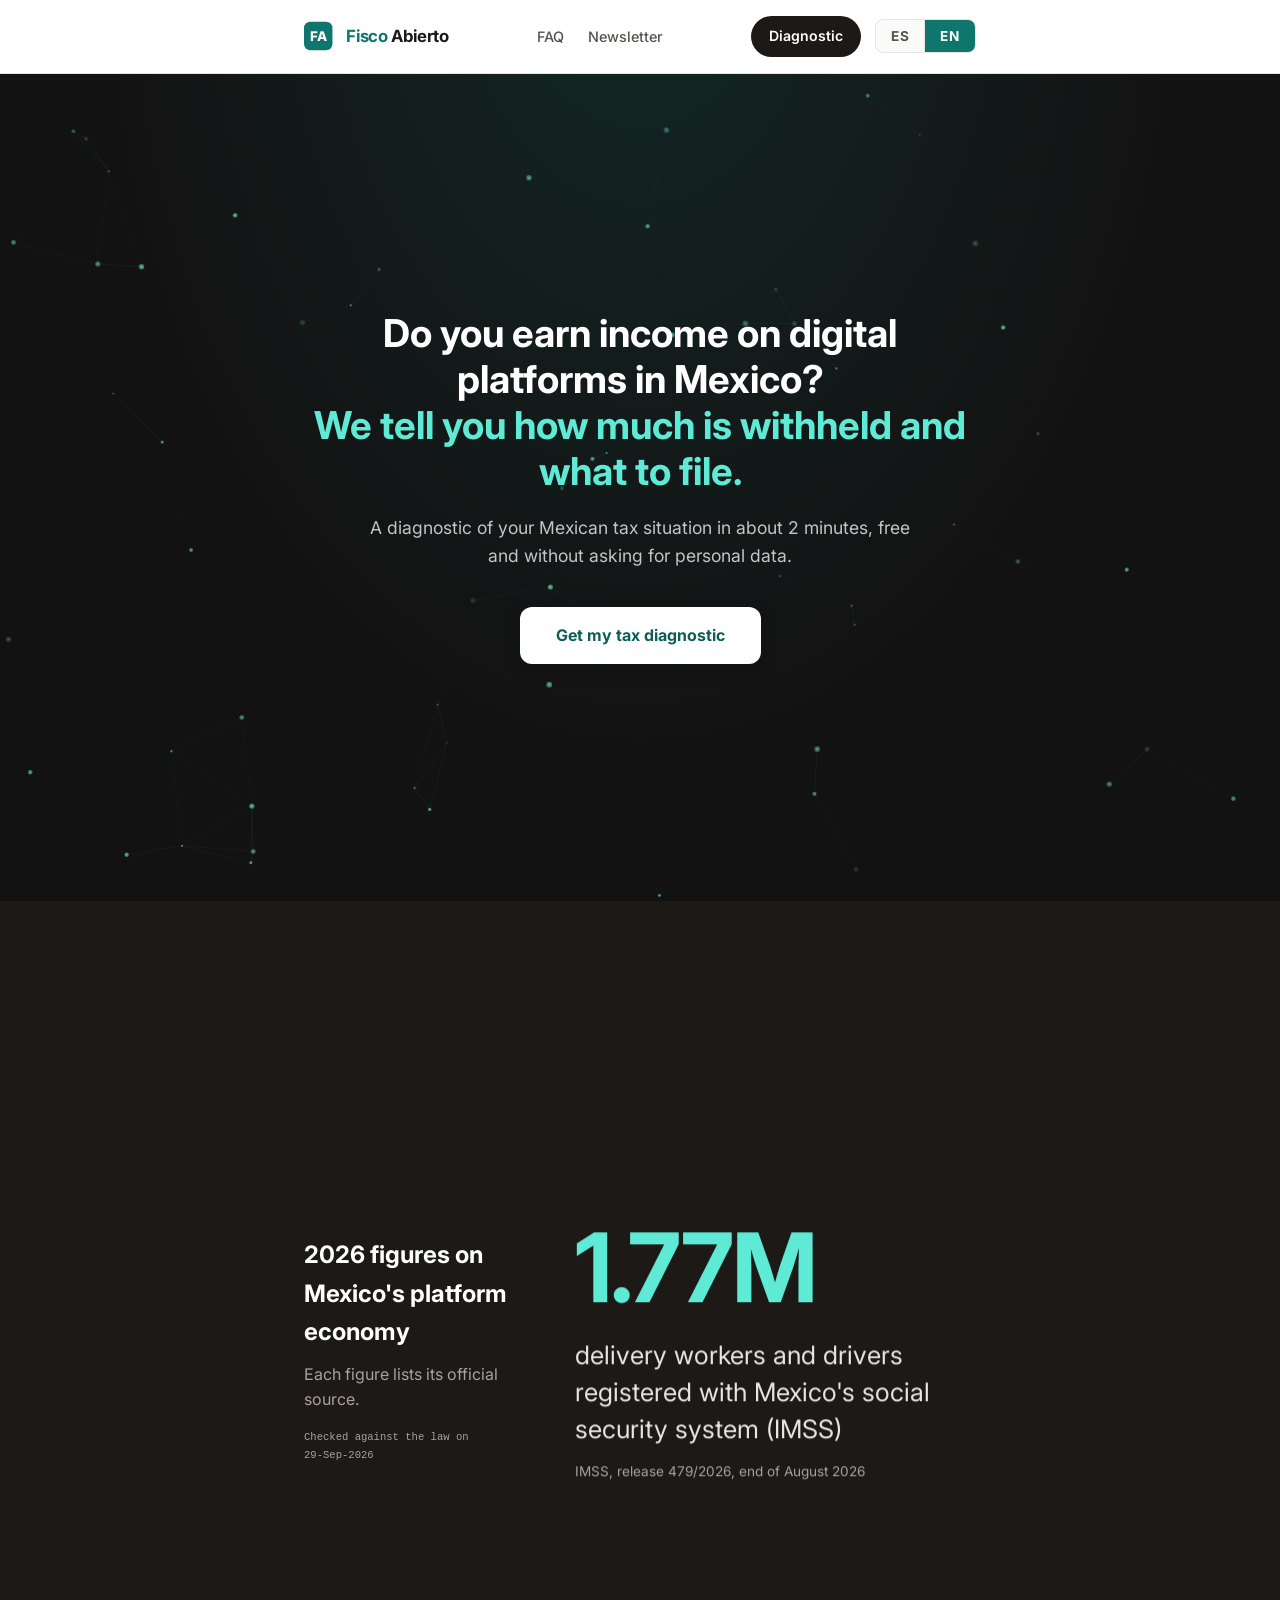
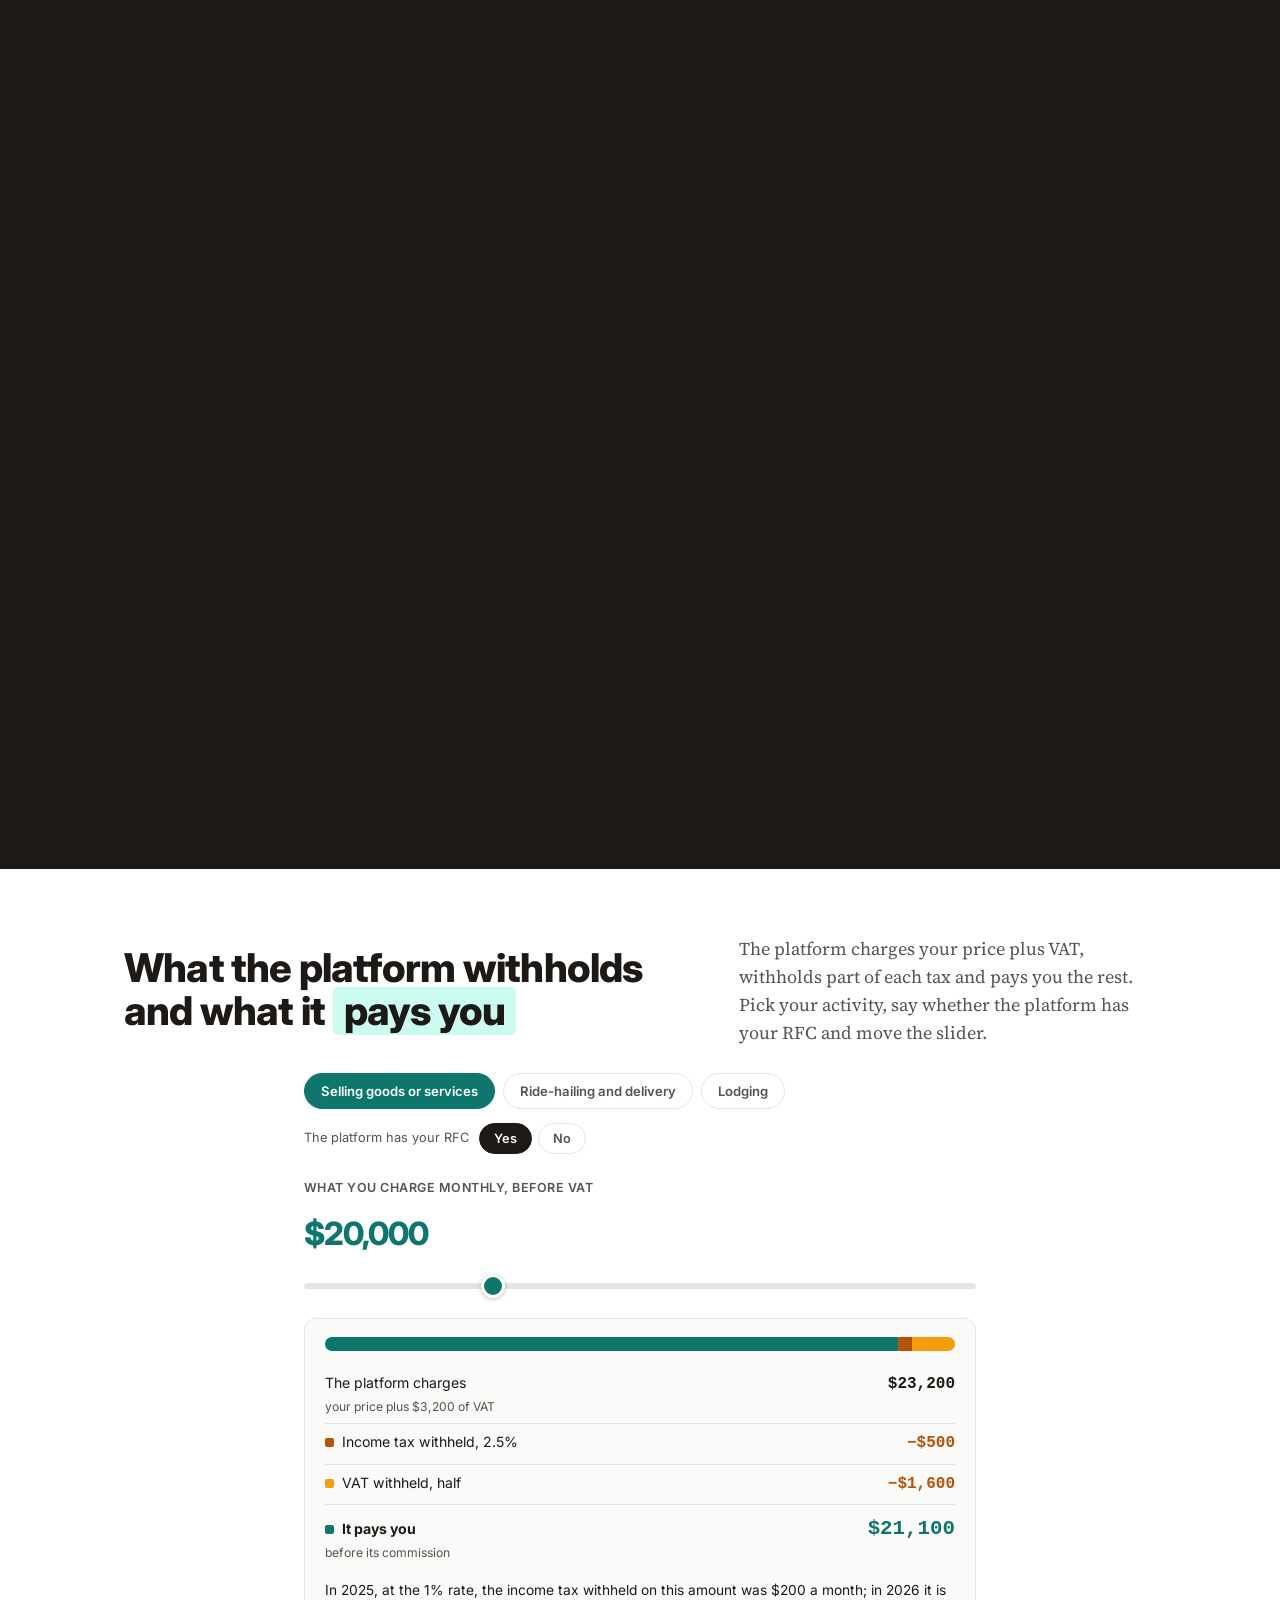
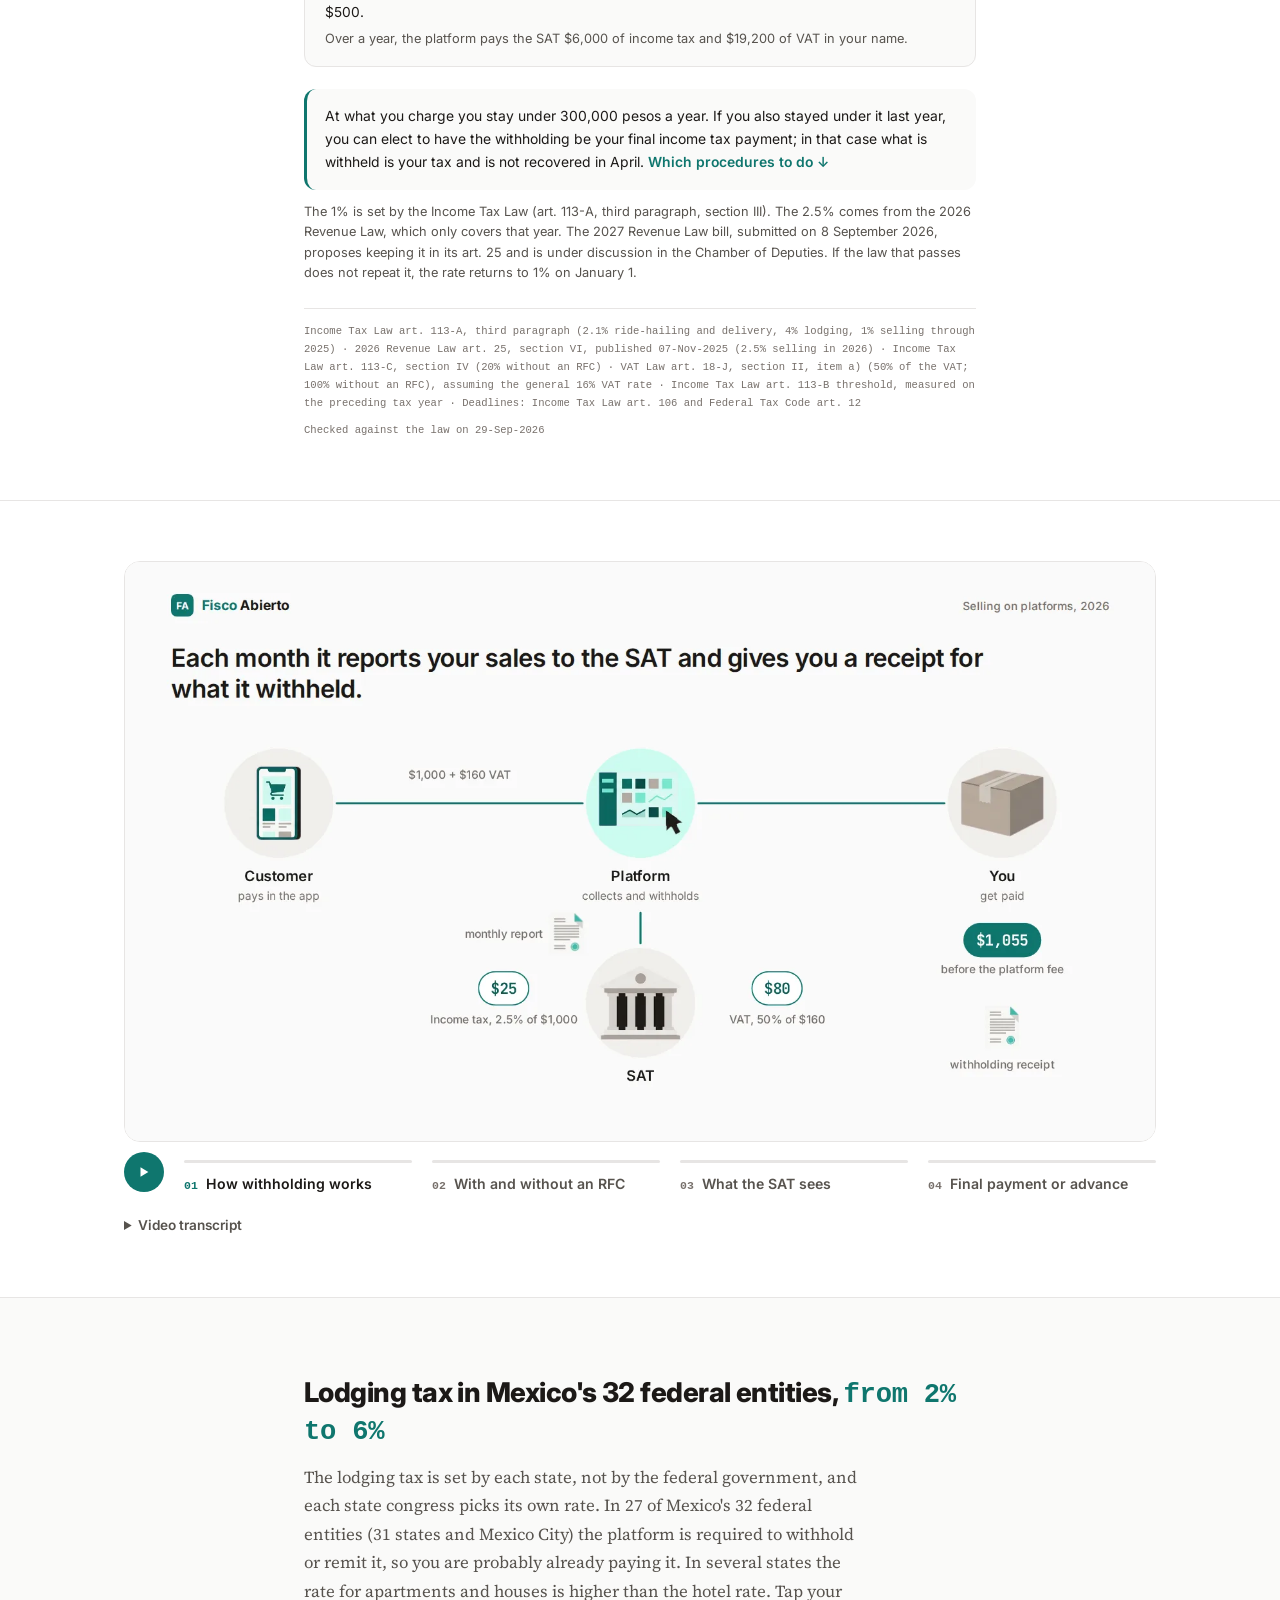
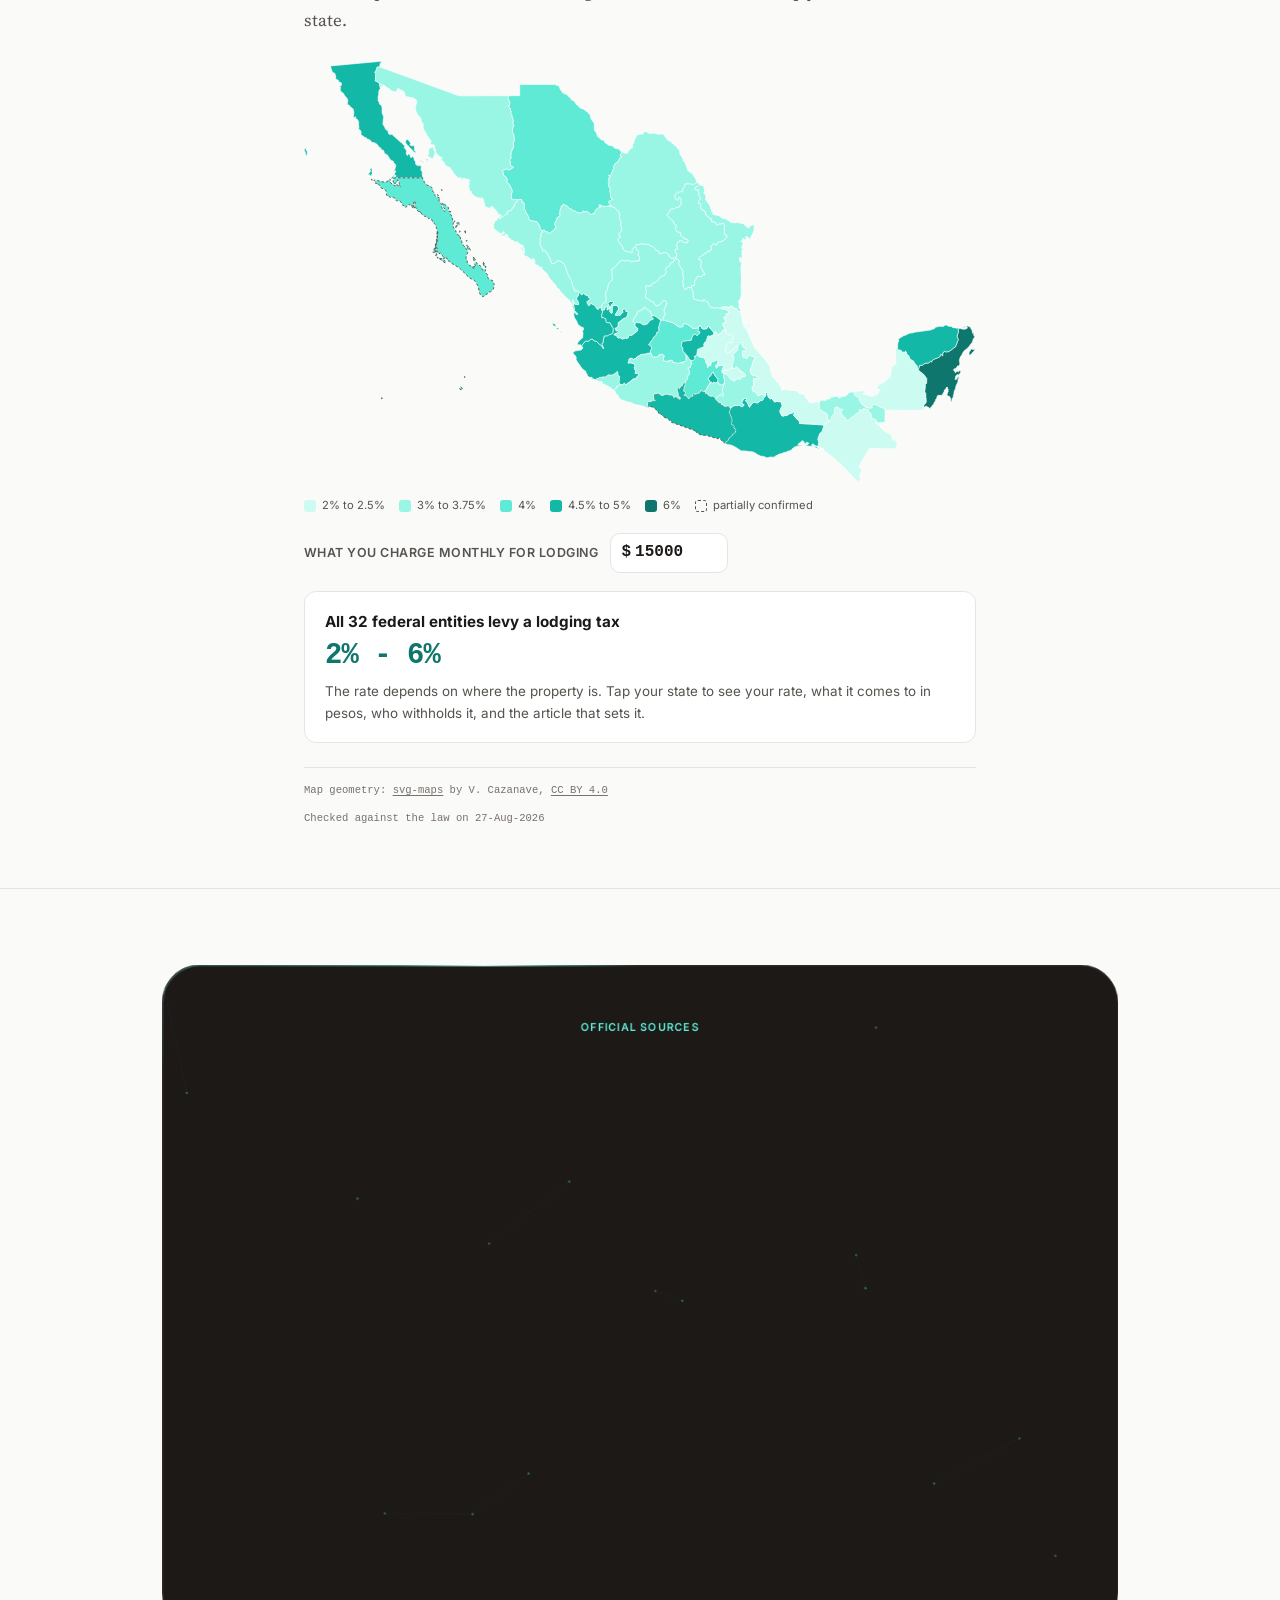
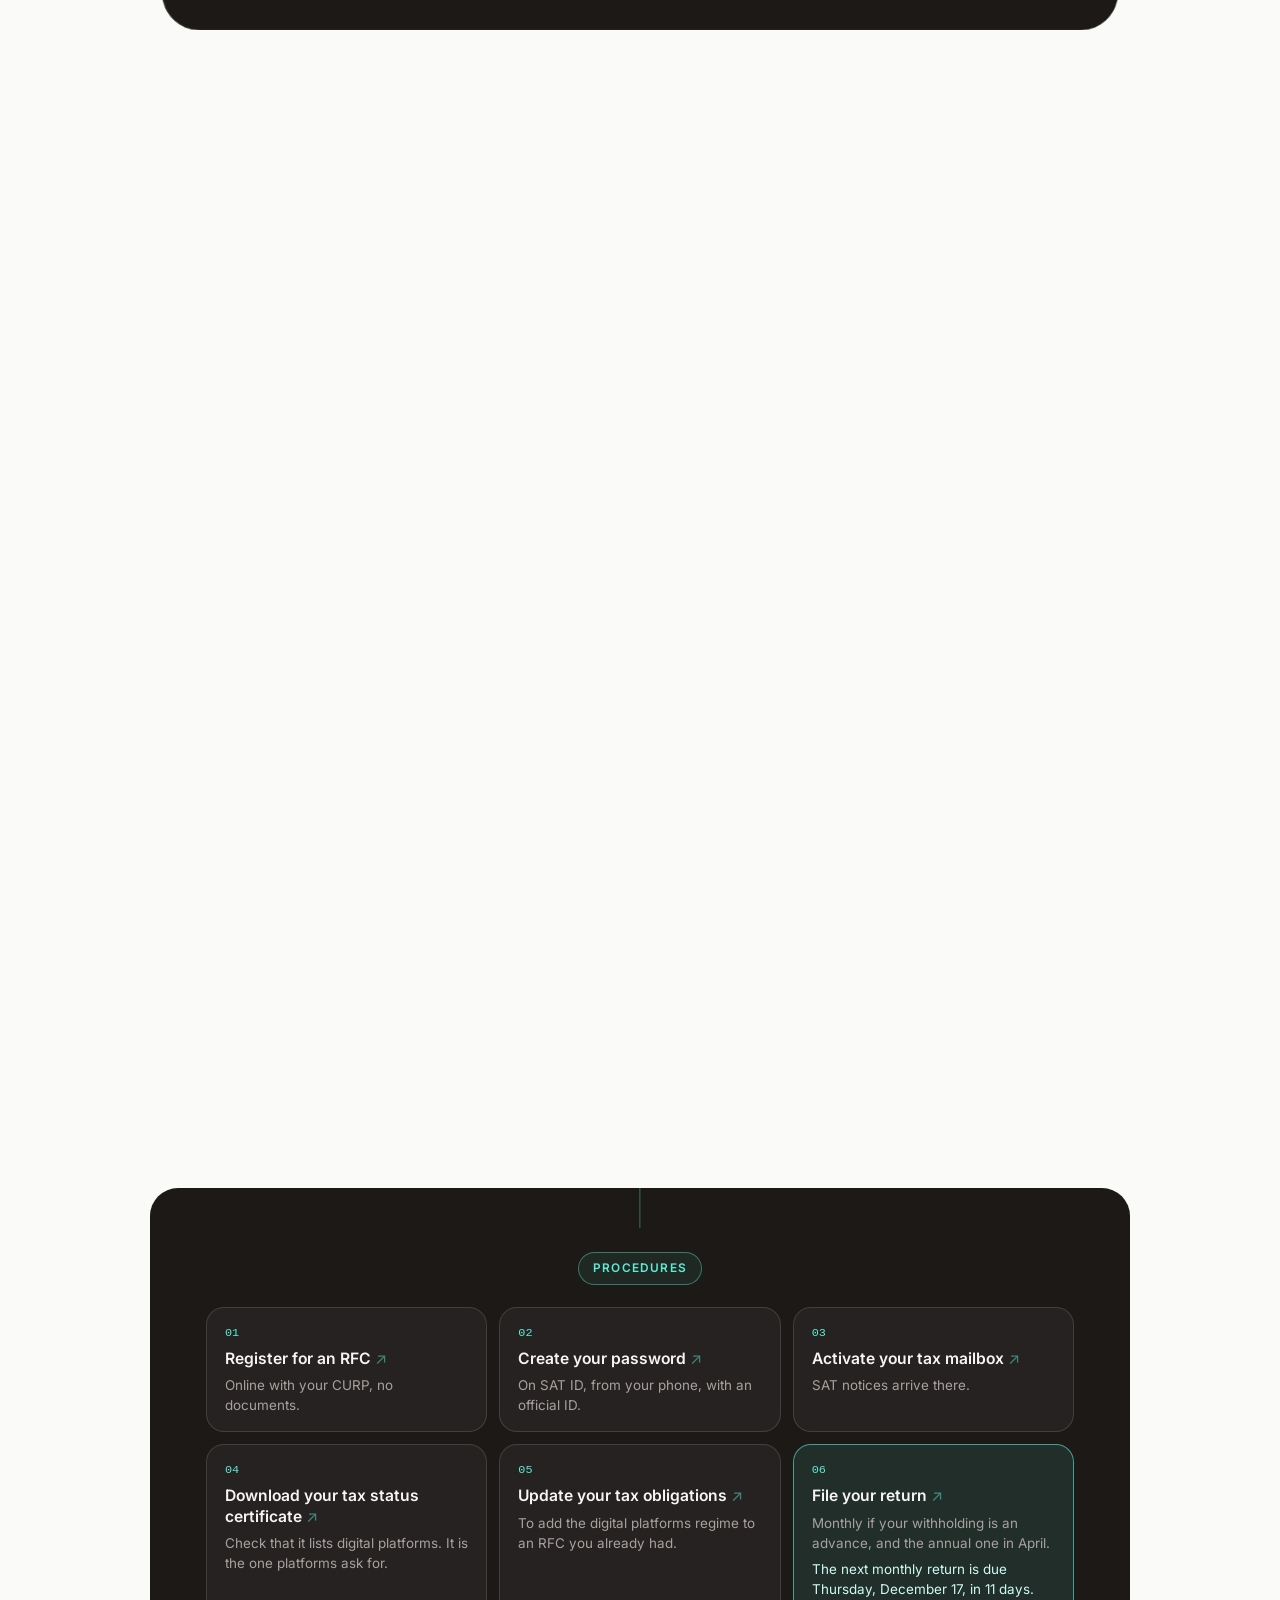
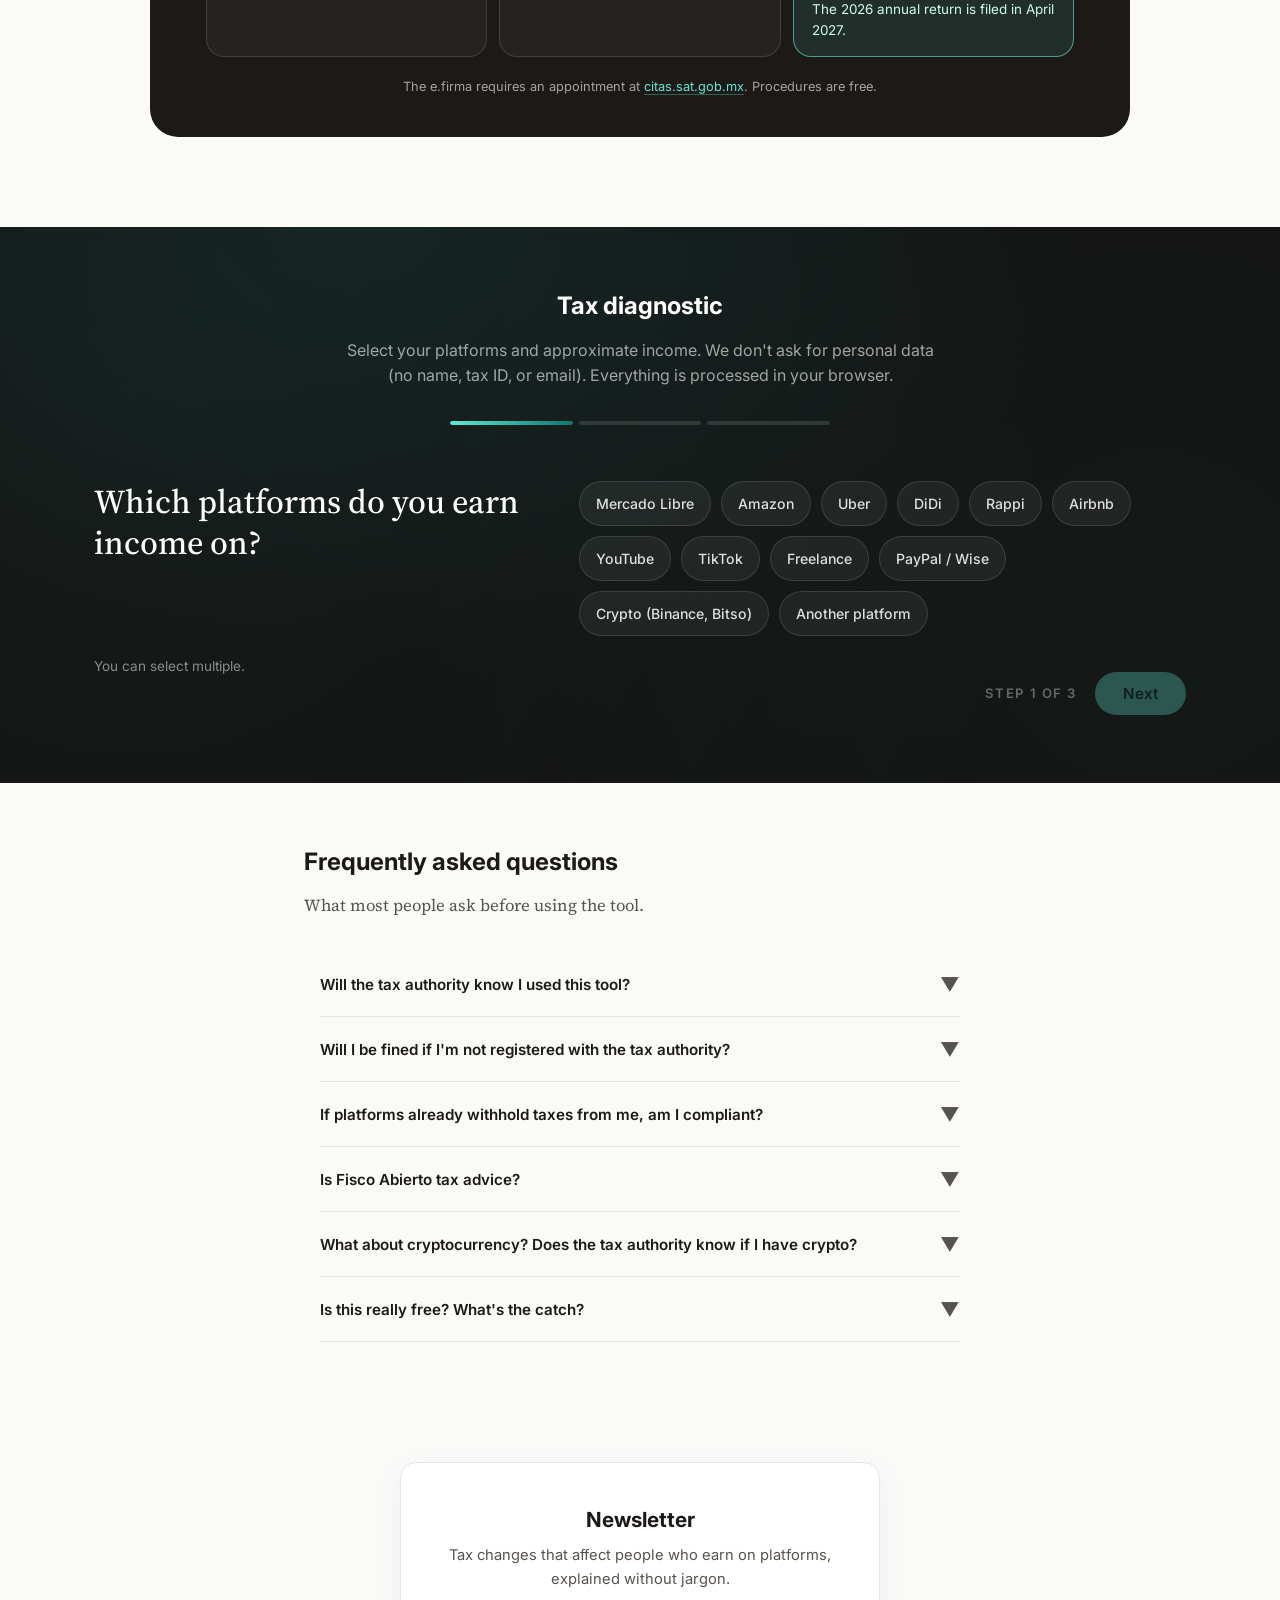
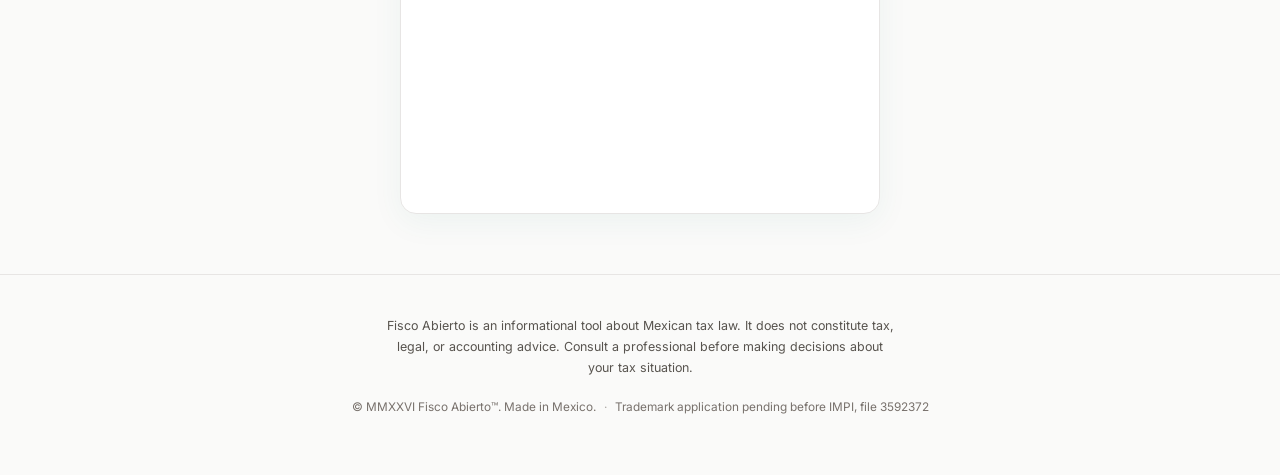
==== commit 39014ce4: "Panel de la ley al trámite, calculadora como recibo del mes, pasos con enlace en el diagnóstico, pla" ====
--- a/index.html
+++ b/index.html
@@ -796,6 +796,19 @@
         }
         .result-section li:last-child { border-bottom: none; }
         .result-section li strong { color: #5EEAD4; font-weight: 600; }
+        /* Pasos del diagnostico: cada uno es un enlace al tramite. */
+        .result-section li.paso { padding: 0; }
+        .paso a { display: flex; gap: 14px; align-items: flex-start; padding: 12px 0; color: inherit; text-decoration: none; }
+        .paso-n {
+            flex: none; width: 26px; height: 26px; border-radius: 50%; display: grid; place-items: center;
+            border: 1px solid rgba(94, 234, 212, 0.45); color: #5EEAD4; font-size: 0.78rem; font-weight: 700;
+        }
+        .paso-b { display: flex; flex-direction: column; gap: 2px; }
+        .paso-b strong::after { content: " \2197\FE0E"; font-weight: 400; color: rgba(94, 234, 212, 0.55); }
+        .paso-b span { font-size: 0.86rem; color: rgba(255, 255, 255, 0.6); }
+        @media (hover: hover) { .paso a:hover strong { text-decoration: underline; text-underline-offset: 3px; } }
+        .paso a:focus-visible { outline: 2px solid #5EEAD4; outline-offset: 2px; border-radius: 6px; }
+        .result-section li.paso-nota { font-size: 0.84rem; color: rgba(255, 255, 255, 0.5); }
 
         .btn-restart {
             display: inline-block;
@@ -1129,7 +1142,7 @@
         /* En escritorio la banda no existe: sus hijas siguen siendo celdas
            de la cuadricula l / n / r. En telefono se convierte en carril. */
         .chain-band { display: contents; }
-        .chain-col { display: flex; flex-direction: column; gap: clamp(20px, 3.4vh, 34px); }
+        .chain-col { display: flex; flex-direction: column; gap: clamp(16px, 2.8vh, 30px); }
         .chain-col-l { grid-area: l; align-items: flex-end; }
         .chain-col-r { grid-area: r; align-items: flex-start; }
 
@@ -1196,7 +1209,7 @@
         .chain-out {
             width: fit-content;
             max-width: 100%;
-            margin: clamp(66px, 10vh, 112px) auto 0;
+            margin: clamp(44px, 7vh, 88px) auto 0;
             text-align: center;
             border: 1px solid rgba(255, 255, 255, 0.14);
             background: rgba(255, 255, 255, 0.035);
@@ -1233,6 +1246,91 @@
             transition: text-decoration-color 0.2s ease;
         }
         @media (hover: hover) { a.chain-cite:hover { text-decoration-color: #5EEAD4; } }
+
+        /* EL TRADUCTOR. La salida del nodo ya no es una cifra fija: el lector
+           elige un tema y ve la cita literal de la ley (gris, en cursiva, en
+           español en los dos idiomas porque es la fuente), lo que significa
+           (blanco, con la cifra al lado), el artículo y el trámite que toca.
+           Las fuentes de donde sale se encienden arriba y el trámite, abajo. */
+        .chain-out#traductor { width: min(680px, 100%); padding: 18px 28px 16px; text-align: center; }
+        .tr-tabs { display: flex; flex-wrap: wrap; justify-content: center; gap: 6px; margin-bottom: 14px; }
+        .tr-tab {
+            appearance: none; -webkit-appearance: none; cursor: pointer;
+            border: 1px solid rgba(255, 255, 255, 0.14); background: transparent; border-radius: 999px;
+            padding: 7px 12px; font-family: inherit; font-size: 0.76rem; font-weight: 600; color: #A8A29E;
+            transition: color 0.15s, border-color 0.15s, background-color 0.15s;
+        }
+        .tr-tab[aria-pressed="true"] { border-color: rgba(94, 234, 212, 0.6); background: rgba(94, 234, 212, 0.1); color: #CCFBF1; }
+        @media (hover: hover) { .tr-tab:hover { color: #E7E5E4; } }
+        .tr-tab:focus-visible { outline: 2px solid #5EEAD4; outline-offset: 2px; }
+        .tr-lit {
+            margin: 0 auto; max-width: 60ch; font-family: var(--font-serif); font-style: italic;
+            font-size: 0.86rem; line-height: 1.55; color: #8F8984; quotes: "\201C" "\201D";
+        }
+        .tr-lit::before { content: open-quote; } .tr-lit::after { content: close-quote; }
+        .tr-out {
+            display: grid; grid-template-columns: auto minmax(0, 1fr); align-items: center; gap: 4px 22px;
+            text-align: left; margin-top: 14px; padding-top: 14px; border-top: 1px solid rgba(255, 255, 255, 0.1);
+        }
+        .tr-out .chain-figure { font-size: clamp(1.9rem, 3.6vw, 2.6rem); white-space: nowrap; }
+        .tr-out .chain-what { margin: 0; font-size: 0.94rem; line-height: 1.5; color: #E7E5E4; }
+        .tr-foot {
+            display: flex; flex-wrap: wrap; justify-content: space-between; align-items: baseline; gap: 8px 18px;
+            margin-top: 14px; padding-top: 12px; border-top: 1px solid rgba(255, 255, 255, 0.1); text-align: left;
+        }
+        .tr-foot .chain-cite { margin: 0; padding: 0; border: 0; letter-spacing: 0; text-transform: none; font-size: 0.78rem; }
+        .tr-go { font-size: 0.84rem; font-weight: 600; color: #5EEAD4; text-decoration: none; white-space: nowrap; }
+        .tr-go::after { content: " \2197\FE0E"; }
+        @media (hover: hover) { .tr-go:hover { text-decoration: underline; text-underline-offset: 4px; } }
+        .tr-go:focus-visible { outline: 2px solid #5EEAD4; outline-offset: 3px; border-radius: 4px; }
+        .chain-src.is-sel { border-color: rgba(94, 234, 212, 0.6); background: rgba(94, 234, 212, 0.1); }
+
+        /* LA RAMA DE TRÁMITES. Sale del panel hacia abajo sobre el mismo negro
+           (la sección ya se apagó a #1C1917 al llegar aquí). Tiene fondo propio
+           para que, con movimiento reducido, siga leyéndose como parte del
+           panel aunque la sección no se oscurezca. */
+        .tram-rama {
+            position: relative; max-width: 980px; margin: 0 auto;
+            background: #1C1917; color: #E7E5E4; border-radius: 28px;
+            padding: 64px clamp(20px, 4.5vw, 56px) 40px;
+        }
+        .tram-rama::before {
+            content: ''; position: absolute; left: 50%; top: 0; width: 1.25px; height: 40px;
+            background: rgba(94, 234, 212, 0.42); transform: translateX(-50%);
+        }
+        .tram-kicker {
+            width: fit-content; margin: 0 auto 22px; padding: 6px 14px; border-radius: 999px;
+            border: 1px solid rgba(94, 234, 212, 0.42); background: rgba(94, 234, 212, 0.07);
+            font-size: 0.74rem; font-weight: 600; letter-spacing: 0.1em; text-transform: uppercase; color: #5EEAD4;
+        }
+        .tram-grid { list-style: none; margin: 0; padding: 0; display: grid; grid-template-columns: repeat(3, minmax(0, 1fr)); gap: 12px; }
+        .tram-card {
+            display: flex; flex-direction: column; gap: 6px; height: 100%;
+            padding: 16px 18px; border: 1px solid rgba(255, 255, 255, 0.13); border-radius: 18px;
+            background: rgba(255, 255, 255, 0.045); color: #E7E5E4; text-decoration: none;
+            transition: border-color 0.2s ease, background-color 0.2s ease;
+        }
+        @media (hover: hover) { .tram-card:hover { border-color: rgba(94, 234, 212, 0.5); background: rgba(94, 234, 212, 0.07); } }
+        .tram-card:focus-visible { outline: 2px solid #5EEAD4; outline-offset: 3px; }
+        .tram-item.is-sel .tram-card, .tram-item.is-flash .tram-card { border-color: rgba(94, 234, 212, 0.6); background: rgba(94, 234, 212, 0.1); }
+        .tram-n { font-family: ui-monospace, SFMono-Regular, Menlo, monospace; font-size: 0.74rem; color: #5EEAD4; }
+        .tram-t { font-size: 0.98rem; font-weight: 600; line-height: 1.3; color: #F5F5F4; }
+        .tram-t::after { content: " \2197\FE0E"; font-weight: 400; color: rgba(94, 234, 212, 0.5); }
+        .tram-d { font-size: 0.84rem; line-height: 1.5; color: #A8A29E; }
+        .tram-plazo { font-size: 0.84rem; line-height: 1.5; color: #CCFBF1; }
+        .tram-plazo:empty { display: none; }
+        .tram-foot { margin: 20px 0 0; text-align: center; font-size: 0.8rem; color: #A8A29E; }
+        .tram-foot a { color: #5EEAD4; text-decoration: underline; text-decoration-color: rgba(94, 234, 212, 0.35); text-underline-offset: 3px; }
+        @media (max-width: 900px) { .tram-grid { grid-template-columns: repeat(2, minmax(0, 1fr)); } }
+
+        @media (min-width: 761px) and (max-height: 780px) {
+            .trust-panel { padding-top: 26px; padding-bottom: 26px; }
+            .trust-kicker { margin-bottom: 14px; }
+            .chain-out { margin-top: clamp(30px, 5vh, 48px); }
+            .chain-out#traductor { padding: 14px 24px 12px; }
+            .tr-lit { font-size: 0.8rem; line-height: 1.45; }
+            .tr-out, .tr-foot { margin-top: 10px; padding-top: 10px; }
+        }
 
         /* Si el JS no corre, el diagrama no se queda en blanco: la clase chain-on la
            pone el propio script antes de apagar nada. */
@@ -1267,8 +1365,8 @@
             .trust-canvas { opacity: 0.45; }
             .trust-stage { height: auto; }
             .trust-panel {
-                position: sticky;
-                top: 12px;
+                position: relative;
+                top: auto;
                 min-height: 0;
                 border-radius: 24px;
                 padding: 26px 0 28px;
@@ -1348,6 +1446,17 @@
                 text-align: center;
             }
             .chain-figure { font-size: 2.6rem; }
+            .chain-out#traductor { width: auto; padding: 16px 16px 14px; }
+            .tr-tabs { flex-wrap: nowrap; justify-content: flex-start; overflow-x: auto; scrollbar-width: none; margin: 0 -16px 12px; padding: 0 16px; }
+            .tr-tabs::-webkit-scrollbar { display: none; }
+            .tr-tab { flex: none; }
+            .tr-lit { font-size: 0.82rem; }
+            .tr-out { grid-template-columns: 1fr; text-align: center; }
+            .tr-out .chain-figure { font-size: 2.2rem; }
+            .tr-foot { flex-direction: column; align-items: center; text-align: center; }
+            .tram-rama { border-radius: 24px; padding: 56px 16px 28px; }
+            .tram-grid { grid-template-columns: 1fr; gap: 8px; }
+            .tram-card { padding: 14px 16px; border-radius: 16px; }
             .chain-what { margin-top: 7px; font-size: 0.92rem; }
             .chain-cite { margin-top: 13px; padding-top: 11px; font-size: 0.66rem; letter-spacing: 0.04em; }
         }
@@ -1403,7 +1512,12 @@
             color: var(--color-text-secondary);
             line-height: 1.7;
         }
-        .faq-item.open .faq-answer { max-height: 300px; }
+        .faq-item.open .faq-answer { max-height: 560px; }
+        .faq-do { margin: -8px 0 20px; font-size: 0.84rem; display: flex; gap: 10px; align-items: baseline; flex-wrap: wrap; }
+        .faq-do-l { font-size: 0.72rem; font-weight: 600; letter-spacing: 0.06em; text-transform: uppercase; color: var(--color-text-secondary); }
+        .faq-do a { color: var(--color-accent); font-weight: 600; text-decoration: none; }
+        .faq-do a::after { content: " \2193"; }
+        @media (hover: hover) { .faq-do a:hover { text-decoration: underline; } }
 
 
         /* ===== Personalidad prestada de sedlakovalegal.cz =====
@@ -1567,42 +1681,6 @@
             border: 3px solid var(--color-surface);
             cursor: pointer;
         }
-        .calc-rows { margin-top: 28px; display: flex; flex-direction: column; gap: 16px; }
-        .calc-row-head {
-            display: flex;
-            justify-content: space-between;
-            align-items: baseline;
-            gap: 12px;
-            margin-bottom: 6px;
-        }
-        .calc-row-label { font-size: 0.84rem; color: var(--color-text-secondary); }
-        .calc-row-value {
-            font-family: ui-monospace, SFMono-Regular, Menlo, monospace;
-            font-size: 1rem;
-            font-weight: 700;
-            white-space: nowrap;
-        }
-        .calc-track { height: 12px; background: var(--color-bg); border-radius: 6px; overflow: hidden; }
-        .calc-fill { height: 100%; border-radius: 6px; transition: width 0.18s ease-out; }
-        .calc-fill.past { background: var(--color-accent-light); }
-        .calc-fill.now { background: var(--color-accent); }
-        .calc-diff {
-            margin-top: 4px;
-            padding-top: 16px;
-            border-top: 1px dashed var(--color-border);
-            display: flex;
-            justify-content: space-between;
-            align-items: baseline;
-            gap: 12px;
-        }
-        .calc-diff-label { font-size: 0.88rem; font-weight: 700; }
-        .calc-diff-value {
-            font-family: ui-monospace, SFMono-Regular, Menlo, monospace;
-            font-size: 1.35rem;
-            font-weight: 800;
-            color: #B45309; /* 5:1 sobre blanco; --color-warning (#D97706) daba 3.2 */
-            white-space: nowrap;
-        }
         .calc-verdict {
             margin-top: 22px;
             padding: 16px 18px;
@@ -1614,7 +1692,6 @@
             color: var(--color-text);
         }
         .calc-verdict.is-advance { border-left-color: var(--color-text-secondary); }
-        .calc-paso { color: var(--color-accent); font-weight: 600; text-decoration: none; white-space: nowrap; }
         .calc-paso::after { content: " \2193"; }
         @media (hover: hover) { .calc-paso:hover { text-decoration: underline; } }
         .calc-caveat { margin-top: 12px; font-size: 0.8rem; color: var(--color-text-secondary); line-height: 1.6; }
@@ -1625,47 +1702,53 @@
         /* Cubetas de la leyenda del mapa: los mismos cinco colores que asigna el JS a los paths */
         .sw-b1 { background: #CCFBF1; } .sw-b2 { background: #99F6E4; } .sw-b3 { background: #5EEAD4; }
         .sw-b4 { background: #14B8A6; } .sw-b5 { background: #0F766E; }
-        /* IVA retenido: mismo monto de la barra, otra ley (18-J LIVA). Sin barras
-           a proposito: las barras de arriba comparan tasas de ISR y mezclar el
-           IVA ahi rompe la comparacion. */
-        .calc-iva { margin-top: 26px; padding-top: 18px; border-top: 1px solid var(--color-border); }
-        .calc-iva-title { font-size: 1.05rem; font-weight: 700; margin: 0 0 4px; }
-        .calc-iva-lead { font-size: 0.87rem; color: var(--color-text-secondary); line-height: 1.6; margin: 0 0 14px; }
-        .calc-iva-rows { margin: 0; display: flex; flex-direction: column; gap: 8px; }
-        .calc-iva-rows div { display: flex; justify-content: space-between; align-items: baseline; gap: 12px; }
-        .calc-iva-rows dt { font-size: 0.84rem; color: var(--color-text-secondary); margin: 0; }
-        .calc-iva-rows dd {
-            font-family: ui-monospace, SFMono-Regular, Menlo, monospace;
-            font-size: 1rem; font-weight: 700; white-space: nowrap; margin: 0;
-        }
-        .calc-iva-total { margin: 14px 0 0; font-size: 0.87rem; line-height: 1.65; }
-
-        /* --- Trámites del SAT ---
-           Seis tarjetas que abren la página exacta del trámite. En escritorio
-           es una cuadrícula; en teléfono, un carril con snap, como el resto
-           de los carruseles del sitio. Sin JS. */
-        .tram-section { background: var(--color-surface); border-top: 1px solid var(--color-border); }
-        .tram-section .container { max-width: 1080px; }
-        .tram-kicker { font-size: 0.78rem; font-weight: 600; letter-spacing: 0.04em; text-transform: uppercase; color: var(--color-accent); margin: 0; }
-        .tram-section .blk-title { margin-top: 10px; }
-        .tram-grid { list-style: none; margin: 26px 0 0; padding: 0; display: grid; grid-template-columns: repeat(3, minmax(0, 1fr)); gap: 12px; counter-reset: tram; }
-        .tram-card {
-            display: flex; flex-direction: column; gap: 8px; height: 100%;
-            padding: 18px 18px 16px; border: 1px solid var(--color-border); border-radius: var(--radius);
-            background: var(--color-bg); color: var(--color-text); text-decoration: none;
-            transition: border-color 0.15s;
-        }
-        @media (hover: hover) { .tram-card:hover { border-color: var(--color-accent); } }
-        .tram-card:focus-visible { outline: 2px solid var(--color-accent); outline-offset: 2px; }
-        .tram-n { font-family: ui-monospace, SFMono-Regular, Menlo, monospace; font-size: 0.74rem; color: var(--color-accent); }
-        .tram-t { font-size: 1rem; font-weight: 700; line-height: 1.3; letter-spacing: -0.01em; }
-        .tram-d { font-size: 0.86rem; line-height: 1.6; color: var(--color-text-secondary); flex: 1; }
-        .tram-go { font-size: 0.84rem; font-weight: 600; color: var(--color-accent); margin-top: 4px; }
-        .tram-go::after { content: " \2197"; }
-        @media (max-width: 900px) { .tram-grid { grid-template-columns: repeat(2, minmax(0, 1fr)); } }
+        /* El recibo del mes. La barra es lo que cobra la plataforma (tu precio
+           más el IVA) partido en lo que te deposita, el ISR y el IVA que
+           retiene; las filas dicen lo mismo en pesos. Los colores de la barra
+           reaparecen como marca en cada fila para ligar una con otra. */
+        .calc-controls { display: flex; flex-wrap: wrap; align-items: center; justify-content: space-between; gap: 14px 24px; margin-top: 26px; }
+        .calc-controls .calc-activity { margin-top: 0; }
+        .calc-rfc { display: inline-flex; align-items: center; gap: 6px; }
+        .calc-rfc-l { font-size: 0.8rem; color: var(--color-text-secondary); margin-right: 4px; }
+        .rfc-btn {
+            appearance: none; -webkit-appearance: none; cursor: pointer;
+            background: var(--color-surface); border: 1px solid var(--color-border); border-radius: 999px;
+            padding: 7px 14px; font-family: inherit; font-size: 0.8rem; font-weight: 600; color: var(--color-text-secondary);
+            transition: background-color 0.15s, color 0.15s, border-color 0.15s;
+        }
+        .rfc-btn.active { background: var(--color-text); border-color: var(--color-text); color: #FFFFFF; }
+        .rfc-btn:focus-visible { outline: 2px solid var(--color-accent); outline-offset: 2px; }
+        @media (hover: hover) { .rfc-btn:not(.active):hover { border-color: var(--color-text); color: var(--color-text); } }
+        .calc-recibo {
+            margin-top: 22px; padding: 18px 20px 16px;
+            border: 1px solid var(--color-border); border-radius: var(--radius); background: var(--color-bg);
+        }
+        .recibo-bar { display: flex; height: 14px; border-radius: 7px; overflow: hidden; background: var(--color-border); }
+        .recibo-bar span { display: block; height: 100%; transition: width 0.2s ease-out; }
+        .rb-dep, .rr-dep i { background: var(--color-accent); }
+        .rb-isr, .rr-isr i { background: #B45309; }
+        .rb-iva, .rr-iva i { background: #F59E0B; }
+        .recibo-rows { margin: 14px 0 0; }
+        .recibo-rows div { display: flex; justify-content: space-between; align-items: baseline; gap: 12px; padding: 7px 0; border-bottom: 1px solid var(--color-border); }
+        .recibo-rows dt { display: flex; flex-wrap: wrap; align-items: baseline; gap: 2px 8px; font-size: 0.88rem; color: var(--color-text); margin: 0; }
+        .recibo-rows dt i { width: 9px; height: 9px; border-radius: 2px; align-self: center; flex: none; }
+        .recibo-rows dt small { flex-basis: 100%; font-size: 0.76rem; color: var(--color-text-secondary); }
+        .rr-isr dt small, .rr-iva dt small { display: none; }
+        .recibo-rows dd { margin: 0; font-family: ui-monospace, SFMono-Regular, Menlo, monospace; font-size: 1rem; font-weight: 700; white-space: nowrap; }
+        .rr-isr dd, .rr-iva dd { color: #B45309; }
+        .rr-dep { border-bottom: 0 !important; }
+        .rr-dep dt span { font-weight: 700; }
+        .rr-dep dd { font-size: 1.3rem; color: var(--color-accent); }
+        .calc-contexto { margin: 10px 0 0; font-size: 0.86rem; line-height: 1.6; color: var(--color-text); }
+        .calc-contexto a, .calc-paso { color: var(--color-accent); font-weight: 600; text-decoration: none; white-space: nowrap; }
+        .calc-contexto a::after { content: " \2197\FE0E"; }
+        @media (hover: hover) { .calc-contexto a:hover { text-decoration: underline; } }
+        .calc-anual { margin: 6px 0 0; font-size: 0.8rem; color: var(--color-text-secondary); line-height: 1.6; }
+        .calc-plazo { display: block; margin-top: 8px; font-weight: 600; }
         @media (max-width: 600px) {
-            .tram-grid { display: flex; gap: 10px; overflow-x: auto; scroll-snap-type: x mandatory; margin-left: -24px; margin-right: -24px; padding: 2px 24px 8px; -webkit-overflow-scrolling: touch; overscroll-behavior-x: contain; }
-            .tram-grid li { flex: 0 0 82%; scroll-snap-align: center; }
+            .calc-controls { flex-direction: column; align-items: flex-start; }
+            .calc-recibo { padding: 14px 14px 12px; }
+            .rr-dep dd { font-size: 1.15rem; }
         }
 
         /* --- Mapa del impuesto estatal al hospedaje --- */
@@ -1792,6 +1875,15 @@
             line-height: 1.1;
         }
         .map-panel-text { margin-top: 8px; font-size: 0.84rem; color: var(--color-text-secondary); line-height: 1.65; }
+        /* El mapa remata en pesos: un monto mensual y, con el estado elegido,
+           cuánto es de impuesto estatal. */
+        .map-monto { display: flex; flex-wrap: wrap; align-items: center; gap: 8px 12px; margin-top: 18px; }
+        .map-monto label { font-size: 0.78rem; font-weight: 600; letter-spacing: 0.04em; text-transform: uppercase; color: var(--color-text-secondary); }
+        .map-monto-in { display: inline-flex; align-items: center; gap: 4px; border: 1px solid var(--color-border); border-radius: 10px; padding: 6px 10px; background: var(--color-surface); font-family: ui-monospace, SFMono-Regular, Menlo, monospace; font-weight: 700; }
+        .map-monto-in:focus-within { border-color: var(--color-accent); }
+        .map-monto-in input { border: 0; outline: 0; width: 8.5ch; font: inherit; color: var(--color-text); background: transparent; -moz-appearance: textfield; }
+        .map-monto-in input::-webkit-outer-spin-button, .map-monto-in input::-webkit-inner-spin-button { -webkit-appearance: none; margin: 0; }
+        .map-panel-pesos { margin-top: 10px; font-size: 0.92rem; font-weight: 600; color: var(--color-text); }
 
         /* RESPONSIVE */
         @media (max-width: 600px) {
@@ -1810,7 +1902,6 @@
             section { padding: 40px 0; }
             .blk-title { font-size: 1.35rem; }
             .calc-amount { font-size: 1.6rem; }
-            .calc-diff-value { font-size: 1.15rem; }
             .map-panel { padding: 14px 15px; }
             .map-panel-figure { font-size: 1.5rem; }
             .diag-nav { gap: 10px; }
@@ -1914,63 +2005,52 @@
 </section>
 
 <!-- CUANTO TE RETIENEN, EN PESOS -->
-<section class="calc-section">
+<section class="calc-section" id="calculadora">
     <div class="container blk-head-wrap">
         <div class="blk-head">
-            <h2 class="blk-title reveal"><span data-i18n="calc.titleA">Retención de ISR en plataformas</span> <span class="mark-hl" data-i18n="calc.titleMark">según tu actividad</span></h2>
-            <p class="blk-lead reveal reveal-delay-1" data-i18n="calc.lead">El art. 113-A de la Ley del ISR fija tres tasas según lo que hagas. Para 2026, la Ley de Ingresos sustituyó solo una de ellas. Elige tu actividad y mueve la barra.</p>
+            <h2 class="blk-title reveal"><span data-i18n="calc.titleA">Lo que retiene la plataforma y lo que</span> <span class="mark-hl" data-i18n="calc.titleMark">te deposita</span></h2>
+            <p class="blk-lead reveal reveal-delay-1" data-i18n="calc.lead">La plataforma cobra tu precio más el IVA, retiene una parte de cada impuesto y te deposita el resto. Elige tu actividad, indica si la plataforma tiene tu RFC y mueve la barra.</p>
         </div>
     </div>
     <div class="container">
 
-        <div class="calc-activity" role="group" aria-label="Tipo de actividad" data-i18n-aria="calc.activityGroup">
-            <button type="button" class="act-btn active" data-act="venta" data-i18n="calc.actVenta">Venta de bienes o servicios</button>
-            <button type="button" class="act-btn" data-act="transporte" data-i18n="calc.actTransporte">Transporte de pasajeros y entrega</button>
-            <button type="button" class="act-btn" data-act="hospedaje" data-i18n="calc.actHospedaje">Hospedaje</button>
+        <div class="calc-controls">
+            <div class="calc-activity" role="group" aria-label="Tipo de actividad" data-i18n-aria="calc.activityGroup">
+                <button type="button" class="act-btn active" data-act="venta" data-i18n="calc.actVenta">Venta de bienes o servicios</button>
+                <button type="button" class="act-btn" data-act="transporte" data-i18n="calc.actTransporte">Transporte de pasajeros y entrega</button>
+                <button type="button" class="act-btn" data-act="hospedaje" data-i18n="calc.actHospedaje">Hospedaje</button>
+            </div>
+            <div class="calc-rfc" role="group" aria-label="¿La plataforma tiene tu RFC?" data-i18n-aria="calc.rfcGroup">
+                <span class="calc-rfc-l" data-i18n="calc.rfcLabel">La plataforma tiene tu RFC</span>
+                <button type="button" class="rfc-btn active" data-rfc="si" aria-pressed="true" data-i18n="calc.rfcSi">Sí</button>
+                <button type="button" class="rfc-btn" data-rfc="no" aria-pressed="false" data-i18n="calc.rfcNo">No</button>
+            </div>
         </div>
 
         <div class="calc-slider">
-            <label for="calcRange" data-i18n="calc.sliderLabel">Lo que te pagan al mes, sin IVA</label>
+            <label for="calcRange" data-i18n="calc.sliderLabel">Lo que cobras al mes, sin IVA</label>
             <div class="calc-amount" id="calcAmount" data-i18n-js>$20,000</div>
             <input type="range" id="calcRange" min="5000" max="60000" step="1000" value="20000" aria-describedby="calcAmount">
         </div>
 
-        <div class="calc-rows">
-            <div>
-                <div class="calc-row-head">
-                    <span class="calc-row-label" id="calcLabelPast" data-i18n-js>Hasta 2025</span>
-                    <span class="calc-row-value" id="calcPast">$2,400</span>
-                </div>
-                <div class="calc-track"><div class="calc-fill past" id="calcBarPast" style="width:40%"></div></div>
-            </div>
-            <div>
-                <div class="calc-row-head">
-                    <span class="calc-row-label" id="calcLabelNow" data-i18n-js>En 2026</span>
-                    <span class="calc-row-value" id="calcNow">$6,000</span>
-                </div>
-                <div class="calc-track"><div class="calc-fill now" id="calcBarNow" style="width:100%"></div></div>
-            </div>
-            <div class="calc-diff">
-                <span class="calc-diff-label" id="calcDiffLabel" data-i18n-js>Lo que te retienen de más cada año</span>
-                <span class="calc-diff-value" id="calcDiff">+$3,600</span>
-            </div>
+        <div class="calc-recibo">
+            <div class="recibo-bar" aria-hidden="true"><span class="rb-dep" id="rbDep" style="width:90.95%"></span><span class="rb-isr" id="rbIsr" style="width:2.16%"></span><span class="rb-iva" id="rbIva" style="width:6.9%"></span></div>
+            <dl class="recibo-rows" aria-live="polite">
+                <div class="rr-total"><dt><span data-i18n="calc.rCobra">La plataforma cobra</span><small id="calcCobraNota" data-i18n-js>tu precio más $3,200 de IVA</small></dt><dd id="calcCobra">$23,200</dd></div>
+                <div class="rr-isr"><dt><i aria-hidden="true"></i><span id="calcIsrL" data-i18n-js>Retiene de ISR, 2.5%</span></dt><dd id="calcIsr" data-i18n-js>&minus;$500</dd></div>
+                <div class="rr-iva"><dt><i aria-hidden="true"></i><span id="calcIvaL" data-i18n-js>Retiene de IVA, la mitad</span></dt><dd id="calcIvaR" data-i18n-js>&minus;$1,600</dd></div>
+                <div class="rr-dep"><dt><i aria-hidden="true"></i><span data-i18n="calc.rDeposita">Te deposita</span><small data-i18n="calc.rComision">antes de su comisión</small></dt><dd id="calcDeposito">$21,100</dd></div>
+            </dl>
+            <p class="calc-contexto" id="calcContexto" data-i18n-js></p>
+            <p class="calc-anual" id="calcAnual" data-i18n-js></p>
         </div>
 
         <div class="calc-verdict" id="calcVerdict" data-i18n-js></div>
 
         <p class="calc-caveat" data-i18n="calc.caveat">El 1% lo fija la Ley del ISR (art. 113-A, párrafo tercero, fracción III). El 2.5% viene de la Ley de Ingresos 2026, que solo rige ese año. La iniciativa de Ley de Ingresos 2027, presentada el 8 de septiembre de 2026, propone repetirlo en su art. 25 y está en discusión en la Cámara de Diputados. Si la ley que se apruebe no lo repite, el 1 de enero vuelve el 1%.</p>
 
-        <div class="calc-iva">
-            <p class="calc-iva-title" data-i18n="calc.ivaTitle">Retención de IVA</p>
-            <p class="calc-iva-lead" data-i18n="calc.ivaLead">La plataforma también retiene el IVA que cobras encima de tu precio. Retiene la mitad si le diste tu RFC y todo si no.</p>
-            <dl class="calc-iva-rows">
-                <div><dt data-i18n="calc.ivaRfc">Con RFC, 8% de lo que te pagan</dt><dd id="calcIvaRfc">$19,200</dd></div>
-                <div><dt data-i18n="calc.ivaSin">Sin RFC, 16%</dt><dd id="calcIvaSin">$38,400</dd></div>
-            </dl>
-            <p class="calc-iva-total" id="calcIvaTotal" data-i18n-js>Sumando ISR e IVA, con RFC la plataforma retiene y entera al SAT $25,200 al año; sin RFC, $86,400. El IVA retenido sale del IVA que cobras encima de tu precio; el ISR retenido sí se descuenta de lo que te pagan.</p>
-        </div>
-
-        <p class="blk-foot" data-i18n="calc.foot">Art. 113-A, párrafo tercero, fracción III LISR (1%) · Art. 25, fracción VI de la LIF 2026, DOF 07-nov-2025 (2.5%) · Art. 113-C, fracción IV LISR (20% sin RFC) · Umbral del Art. 113-B LISR, medido sobre el ejercicio anterior · Art. 18-J, fracción II, inciso a) LIVA (50% del IVA; 100% sin RFC), con IVA a la tasa general de 16% · Sobre ingresos brutos sin IVA</p>
+
+        <p class="blk-foot" data-i18n="calc.foot">Art. 113-A, párrafo tercero LISR (2.1% transporte y entrega, 4% hospedaje, 1% venta hasta 2025) · Art. 25, fracción VI de la LIF 2026, DOF 07-nov-2025 (2.5% venta en 2026) · Art. 113-C, fracción IV LISR (20% sin RFC) · Art. 18-J, fracción II, inciso a) LIVA (50% del IVA; 100% sin RFC), con IVA a la tasa general de 16% · Umbral del Art. 113-B LISR, medido sobre el ejercicio anterior · Plazos: art. 106 LISR y art. 12 CFF</p>
         <p class="verif" data-verificado="2026-09-29" data-i18n-js></p>
     </div>
 </section>
@@ -2053,6 +2133,10 @@
             <span><i class="sw-partial"></i><span data-i18n="map.lPartial">confirmación parcial</span></span>
         </div>
 
+        <div class="map-monto">
+            <label for="mapMonto" data-i18n="map.montoLabel">Lo que cobras al mes por hospedaje</label>
+            <span class="map-monto-in"><span aria-hidden="true">$</span><input id="mapMonto" type="number" inputmode="numeric" min="0" max="10000000" step="500" value="15000"></span>
+        </div>
         <div class="map-panel" id="mapPanel" aria-live="polite" data-i18n-js></div>
 
         <p class="blk-foot"><span data-i18n="map.creditPre">Geometría:</span> <a href="https://github.com/VictorCazanave/svg-maps" target="_blank" rel="noopener noreferrer">svg-maps</a> <span data-i18n="map.creditMid">de</span> V. Cazanave, <a href="https://creativecommons.org/licenses/by/4.0/" target="_blank" rel="noopener noreferrer">CC BY 4.0</a></p>
@@ -2066,7 +2150,7 @@
     <div class="container trust-wrap">
         <div class="trust-stage">
             <div class="trust-panel">
-                <p class="trust-kicker" data-i18n="trust.title">Fuentes oficiales que cita Fisco Abierto</p>
+                <p class="trust-kicker" data-i18n="trust.title">Fuentes oficiales</p>
 
                 <div class="trust-chain" id="trust-chain">
                     <svg class="chain-threads" aria-hidden="true" focusable="false"></svg>
@@ -2097,33 +2181,41 @@
                         </div>
                     </div>
 
-                    <div class="chain-out">
-                        <span class="chain-figure">2.5%</span>
-                        <span class="chain-what" data-i18n="trust.outWhat">retención de ISR si vendes en línea</span>
-                        <a class="chain-cite" href="https://www.diputados.gob.mx/LeyesBiblio/pdf/LIF_2026.pdf" target="_blank" rel="noopener noreferrer" data-i18n="trust.outCite">Art. 25, fr. VI, LIF 2026 · DOF 07-nov-2025</a>
+                    <div class="chain-out" id="traductor">
+                        <div class="tr-tabs" role="group" aria-label="Qué dice la ley y qué significa" data-i18n-aria="tr.group">
+                            <button type="button" class="tr-tab" aria-pressed="true" data-i18n="tr.tab1">Retención de ISR</button>
+                            <button type="button" class="tr-tab" aria-pressed="false" data-i18n="tr.tab2">Sin RFC</button>
+                            <button type="button" class="tr-tab" aria-pressed="false" data-i18n="tr.tab3">IVA</button>
+                            <button type="button" class="tr-tab" aria-pressed="false" data-i18n="tr.tab4">Pago definitivo</button>
+                            <button type="button" class="tr-tab" aria-pressed="false" data-i18n="tr.tab5">Acceso del SAT</button>
+                        </div>
+                        <blockquote class="tr-lit" id="trLit" lang="es" data-i18n-js>La retención se deberá efectuar sobre el total de los ingresos que efectivamente perciban las personas físicas por conducto de los citados medios […], sin incluir el impuesto al valor agregado. Esta retención tendrá el carácter de pago provisional.</blockquote>
+                        <div class="tr-out">
+                            <span class="chain-figure" id="trFig" data-i18n-js>2.5%</span>
+                            <p class="chain-what" id="trWhat" data-i18n-js>La plataforma retiene 2.5% de lo que te paga sin IVA si vendes, 2.1% si transportas o repartes y 4% si hospedas, y lo entrega al SAT como pago de tu ISR.</p>
+                        </div>
+                        <div class="tr-foot">
+                            <a class="chain-cite" id="trCite" href="https://www.diputados.gob.mx/LeyesBiblio/pdf/LISR.pdf" target="_blank" rel="noopener noreferrer" data-i18n-js>Art. 113-A, párrafo tercero, LISR · 2.5%: LIF 2026, art. 25, fr. VI</a>
+                            <a class="tr-go" id="trGo" href="https://www.sat.gob.mx/portal/public/tramites/declaraciones-pf" target="_blank" rel="noopener noreferrer" data-i18n-js>06 · Presenta tu declaración</a>
+                        </div>
                     </div>
                 </div>
             </div>
         </div>
-    </div>
-</section>
-
-<!-- TRÁMITES DEL SAT -->
-<section class="tram-section" id="tramites">
-    <div class="container">
-        <p class="tram-kicker" data-i18n="tram.kicker">Trámites en el SAT</p>
-        <h2 class="blk-title" data-i18n="tram.title">Seis trámites, cada uno en su página del SAT</h2>
-        <p class="blk-lead" data-i18n="tram.lead">Es la ruta que el propio SAT marca para quien gana en plataformas. Cada enlace abre la página del trámite, no la portada del portal.</p>
-        <ol class="tram-grid">
-            <li><a class="tram-card" href="https://www.sat.gob.mx/portal/public/tramites/inscripcion-y-aviso-al-rfc" target="_blank" rel="noopener noreferrer"><span class="tram-n">01</span><span class="tram-t" data-i18n="tram.t1">Inscríbete en el RFC</span><span class="tram-d" data-i18n="tram.d1">Con tu CURP, en línea y sin documentos. Con el RFC en la plataforma, la retención de ISR es la de tu actividad y no el 20%.</span><span class="tram-go" data-i18n="tram.go">Abrir en el SAT</span></a></li>
-            <li><a class="tram-card" href="https://satid.sat.gob.mx/" target="_blank" rel="noopener noreferrer"><span class="tram-n">02</span><span class="tram-t" data-i18n="tram.t2">Genera tu contraseña</span><span class="tram-d" data-i18n="tram.d2">En SAT ID, desde el celular, con tu identificación oficial. Con ella entras a todos los trámites que siguen.</span><span class="tram-go" data-i18n="tram.go">Abrir en el SAT</span></a></li>
-            <li><a class="tram-card" href="https://www.sat.gob.mx/minisitio/BuzonTributario/index.html" target="_blank" rel="noopener noreferrer"><span class="tram-n">03</span><span class="tram-t" data-i18n="tram.t3">Habilita tu buzón tributario</span><span class="tram-d" data-i18n="tram.d3">Registras un correo y un celular. Por ahí te llegan los avisos y las notificaciones del SAT.</span><span class="tram-go" data-i18n="tram.go">Abrir en el SAT</span></a></li>
-            <li><a class="tram-card" href="https://www.sat.gob.mx/portal/public/tramites/constancia-de-situacion-fiscal" target="_blank" rel="noopener noreferrer"><span class="tram-n">04</span><span class="tram-t" data-i18n="tram.t4">Descarga tu constancia de situación fiscal</span><span class="tram-d" data-i18n="tram.d4">Revisa que aparezca el régimen de plataformas tecnológicas. Es el documento que la plataforma te pide.</span><span class="tram-go" data-i18n="tram.go">Abrir en el SAT</span></a></li>
-            <li><a class="tram-card" href="https://www.sat.gob.mx/portal/public/tramites/inscripcion-y-aviso-al-rfc" target="_blank" rel="noopener noreferrer"><span class="tram-n">05</span><span class="tram-t" data-i18n="tram.t5">Actualiza tus obligaciones</span><span class="tram-d" data-i18n="tram.d5">Si ya tenías RFC por otra cosa, aquí agregas el régimen de plataformas tecnológicas. Pide contraseña o e.firma.</span><span class="tram-go" data-i18n="tram.go">Abrir en el SAT</span></a></li>
-            <li><a class="tram-card" href="https://www.sat.gob.mx/portal/public/tramites/declaraciones-pf" target="_blank" rel="noopener noreferrer"><span class="tram-n">06</span><span class="tram-t" data-i18n="tram.t6">Presenta tus declaraciones</span><span class="tram-d" data-i18n="tram.d6">Si tu retención es un anticipo, declaras cada mes a más tardar el día 17 del mes siguiente. Si es pago definitivo, no.</span><span class="tram-go" data-i18n="tram.go">Abrir en el SAT</span></a></li>
-        </ol>
-        <p class="blk-foot"><span data-i18n="tram.foot1">Para la e.firma hace falta cita:</span> <a href="https://www.sat.gob.mx/portal/public/tramites/firma-electronica-avanzada-efirma" target="_blank" rel="noopener noreferrer" data-i18n="tram.foot2">trámite de e.firma</a> · <a href="https://citas.sat.gob.mx/" target="_blank" rel="noopener noreferrer" data-i18n="tram.foot3">citas.sat.gob.mx</a> · <span data-i18n="tram.foot4">La ruta completa que publica el SAT:</span> <a href="https://www.sat.gob.mx/portal/public/personas-fisicas/regimen-de-las-actividades-empresariales-con-ingresos-a-traves-de-plataformas-tecnologicas" target="_blank" rel="noopener noreferrer" data-i18n="tram.foot5">régimen de plataformas tecnológicas</a>. <span data-i18n="tram.foot6">Todos los trámites del SAT son gratuitos.</span></p>
-        <p class="verif" data-verificado="2026-09-29" data-i18n-js></p>
+
+        <!-- La rama de salida: los trámites, sobre el mismo fondo oscuro. -->
+        <div class="tram-rama" id="tramites">
+            <p class="tram-kicker" data-i18n="tram.kicker">Trámites</p>
+            <ol class="tram-grid">
+                <li class="tram-item" id="tram-01"><a class="tram-card" href="https://www.sat.gob.mx/portal/public/tramites/inscripcion-y-aviso-al-rfc" target="_blank" rel="noopener noreferrer"><span class="tram-n">01</span><span class="tram-t" data-i18n="tram.t1">Inscríbete en el RFC</span><span class="tram-d" data-i18n="tram.d1">Con tu CURP, en línea y sin documentos.</span></a></li>
+                <li class="tram-item" id="tram-02"><a class="tram-card" href="https://satid.sat.gob.mx/" target="_blank" rel="noopener noreferrer"><span class="tram-n">02</span><span class="tram-t" data-i18n="tram.t2">Genera tu contraseña</span><span class="tram-d" data-i18n="tram.d2">En SAT ID, desde el celular, con tu identificación oficial.</span></a></li>
+                <li class="tram-item" id="tram-03"><a class="tram-card" href="https://www.sat.gob.mx/minisitio/BuzonTributario/index.html" target="_blank" rel="noopener noreferrer"><span class="tram-n">03</span><span class="tram-t" data-i18n="tram.t3">Habilita tu buzón tributario</span><span class="tram-d" data-i18n="tram.d3">Ahí te llegan los avisos del SAT.</span></a></li>
+                <li class="tram-item" id="tram-04"><a class="tram-card" href="https://www.sat.gob.mx/portal/public/tramites/constancia-de-situacion-fiscal" target="_blank" rel="noopener noreferrer"><span class="tram-n">04</span><span class="tram-t" data-i18n="tram.t4">Descarga tu constancia de situación fiscal</span><span class="tram-d" data-i18n="tram.d4">Revisa que diga plataformas tecnológicas. Es la que te pide la plataforma.</span></a></li>
+                <li class="tram-item" id="tram-05"><a class="tram-card" href="https://www.sat.gob.mx/portal/public/tramites/inscripcion-y-aviso-al-rfc" target="_blank" rel="noopener noreferrer"><span class="tram-n">05</span><span class="tram-t" data-i18n="tram.t5">Actualiza tus obligaciones</span><span class="tram-d" data-i18n="tram.d5">Para agregar el régimen de plataformas a un RFC que ya tenías.</span></a></li>
+                <li class="tram-item" id="tram-06"><a class="tram-card" href="https://www.sat.gob.mx/portal/public/tramites/declaraciones-pf" target="_blank" rel="noopener noreferrer"><span class="tram-n">06</span><span class="tram-t" data-i18n="tram.t6">Presenta tu declaración</span><span class="tram-d" data-i18n="tram.d6">Cada mes si tu retención es un anticipo, y la anual en abril.</span><span class="tram-plazo" id="tramPlazo" data-i18n-js></span></a></li>
+            </ol>
+            <p class="tram-foot"><span data-i18n="tram.foot1">La e.firma se tramita con cita en</span> <a href="https://citas.sat.gob.mx/" target="_blank" rel="noopener noreferrer" data-i18n="tram.cita">citas.sat.gob.mx</a>. <span data-i18n="tram.foot6">Los trámites son gratuitos.</span></p>
+        </div>
     </div>
 </section>
 
@@ -2265,7 +2357,7 @@
                         <ul id="obligations-list"></ul>
                     </div>
                     <div class="result-section" id="actions">
-                        <h3 data-i18n="results.actions">Pasos que puedes tomar</h3>
+                        <h3 data-i18n="results.actions">Tus siguientes pasos</h3>
                         <ul id="actions-list"></ul>
                     </div>
                 </div>
@@ -2296,6 +2388,7 @@
                 </button>
                 <div class="faq-answer">
                     <div class="faq-answer-inner" data-i18n="faq.a2">Si te inscribes por tu cuenta, antes de que el SAT descubra la omisión o te requiera, no hay multa por la inscripción tardía (arts. 73 y 79, fracción I CFF). La multa de $5,070 a $15,200 (art. 80, fracción I CFF, montos del Anexo 5 RMF 2026) aplica cuando el SAT descubre la omisión o te inscribes después de un requerimiento. Inscribirte por tu cuenta no borra los impuestos que no pagaste; esos se pagan con actualización y recargos (art. 21 CFF). Consulta a un contador para tu caso.</div>
+                    <p class="faq-do"><span class="faq-do-l" data-i18n="faq.doL">Qué hacer</span> <a href="#tram-01" data-tram="01" data-i18n="faq.do2">Inscríbete en el RFC</a></p>
                 </div>
             </div>
             <div class="faq-item">
@@ -2305,6 +2398,7 @@
                 </button>
                 <div class="faq-answer">
                     <div class="faq-answer-inner" data-i18n="faq.a3">Solo si tus ingresos por plataformas del año pasado no excedieron $300,000 MXN y presentaste el aviso para que las retenciones de ISR e IVA sean tu pago definitivo (el aviso se presenta dentro de los 30 días siguientes a tu primer ingreso; Art. 113-B LISR y art. 18-M LIVA). Tener además sueldo o intereses no te saca de esa opción, aunque sí puede obligarte a declarar por esos otros ingresos. Si rebasas el umbral, pierdes la opción de forma permanente y las retenciones vuelven a ser un anticipo, no el pago completo.</div>
+                    <p class="faq-do"><span class="faq-do-l" data-i18n="faq.doL">Qué hacer</span> <a href="#tram-05" data-tram="05" data-i18n="faq.do3">Actualiza tus obligaciones</a></p>
                 </div>
             </div>
             <div class="faq-item">
@@ -2399,33 +2493,43 @@
         'stats.src5': 'INEGI, ENOE agosto 2026',
         'stats.src6': 'Art. 113-C, fr. IV LISR',
         'stats.callout': '<strong>Desde el 1° de abril de 2026</strong> está en vigor el Art. 30-B del CFF, que obliga a las plataformas digitales a dar al SAT acceso en línea y <strong>en tiempo real</strong> a la información que permite comprobar su cumplimiento fiscal.',
-        'calc.titleA': 'Retención de ISR en plataformas',
-        'calc.titleMark': 'según tu actividad',
-        'calc.lead': 'El art. 113-A de la Ley del ISR fija tres tasas según lo que hagas. Para 2026, la Ley de Ingresos sustituyó solo una de ellas. Elige tu actividad y mueve la barra.',
+        'calc.titleA': 'Lo que retiene la plataforma y lo que',
+        'calc.titleMark': 'te deposita',
+        'calc.lead': 'La plataforma cobra tu precio más el IVA, retiene una parte de cada impuesto y te deposita el resto. Elige tu actividad, indica si la plataforma tiene tu RFC y mueve la barra.',
         'calc.activityGroup': 'Tipo de actividad',
-        'calc.sliderLabel': 'Lo que te pagan al mes, sin IVA',
+        'calc.sliderLabel': 'Lo que cobras al mes, sin IVA',
         'calc.actVenta': 'Venta de bienes o servicios',
         'calc.actTransporte': 'Transporte de pasajeros y entrega',
         'calc.actHospedaje': 'Hospedaje',
-        'calc.rowPast': 'Hasta 2025, retención de {rate}',
-        'calc.rowNow': 'En 2026, retención de {rate}',
-        'calc.rowDiff': 'Lo que te retienen de más cada año',
-        'calc.rowConRfc': 'Con RFC, retención de {rate}',
-        'calc.rowSinRfc': 'Sin RFC, retención de 20%',
-        'calc.rowDiffRfc': 'Retención adicional al año sin RFC',
+        'calc.rfcGroup': '¿La plataforma tiene tu RFC?',
+        'calc.rfcLabel': 'La plataforma tiene tu RFC',
+        'calc.rfcSi': 'Sí',
+        'calc.rfcNo': 'No',
+        'calc.rCobra': 'La plataforma cobra',
+        'calc.rCobraNota': 'tu precio más {iva} de IVA',
+        'calc.rIsr': 'Retiene de ISR, {rate}',
+        'calc.rIvaMitad': 'Retiene de IVA, la mitad',
+        'calc.rIvaTodo': 'Retiene de IVA, todo',
+        'calc.rDeposita': 'Te deposita',
+        'calc.rComision': 'antes de su comisión',
+        'calc.ctxVenta': 'En 2025, con la tasa de 1%, la retención de ISR por este monto era de {antes} al mes; en 2026 es de {ahora}.',
+        'calc.ctxIgual': 'Tu tasa de ISR es la misma que en 2025, porque la Ley de Ingresos 2026 solo cambió la de venta de bienes y servicios.',
+        'calc.ctxSinRfc': 'Con tu RFC en la plataforma te depositaría {dep}, {diff} más cada mes.',
+        'calc.ctxSinRfcGo': 'Inscríbete en el RFC',
+        'calc.anual': 'Al año, la plataforma entrega al SAT {isr} de ISR y {iva} de IVA a tu nombre.',
+        'calc.plazo': 'Si declaras cada mes, la próxima declaración vence el {fecha}, {cuando}.',
+        'plazo.mensual': 'La próxima mensual vence el {fecha}, {cuando}.',
+        'plazo.anual': 'La anual de {ej} vence el {fecha}, {cuando}.',
+        'plazo.anualLejos': 'La anual de {ej} se presenta en abril de {sig}.',
+        'plazo.hoy': 'hoy',
+        'plazo.dia': 'en 1 día',
+        'plazo.dias': 'en {n} días',
         'calc.caveat': 'El 1% lo fija la Ley del ISR (art. 113-A, párrafo tercero, fracción III). El 2.5% viene de la Ley de Ingresos 2026, que solo rige ese año. La iniciativa de Ley de Ingresos 2027, presentada el 8 de septiembre de 2026, propone repetirlo en su art. 25 y está en discusión en la Cámara de Diputados. Si la ley que se apruebe no lo repite, el 1 de enero vuelve el 1%.',
-        'calc.ivaTitle': 'Retención de IVA',
-        'calc.ivaLead': 'La plataforma también retiene el IVA que cobras encima de tu precio. Retiene la mitad si le diste tu RFC y todo si no.',
-        'calc.ivaRfc': 'Con RFC, 8% de lo que te pagan',
-        'calc.ivaSin': 'Sin RFC, 16%',
-        'calc.ivaTotal': 'Sumando ISR e IVA, con RFC la plataforma retiene y entera al SAT {totRfc} al año; sin RFC, {totSin}. El IVA retenido sale del IVA que cobras encima de tu precio; el ISR retenido sí se descuenta de lo que te pagan.',
-        'calc.foot': 'Art. 113-A, párrafo tercero, fracción III LISR (1%) · Art. 25, fracción VI de la LIF 2026, DOF 07-nov-2025 (2.5%) · Art. 113-C, fracción IV LISR (20% sin RFC) · Umbral del Art. 113-B LISR, medido sobre el ejercicio anterior · Art. 18-J, fracción II, inciso a) LIVA (50% del IVA; 100% sin RFC), con IVA a la tasa general de 16% · Sobre ingresos brutos sin IVA',
-        'calc.rateUp': 'Tu tasa subió de 1% a 2.5% en 2026, lo que suma {diff} más de retención al año.',
+        'calc.foot': 'Art. 113-A, párrafo tercero LISR (2.1% transporte y entrega, 4% hospedaje, 1% venta hasta 2025) · Art. 25, fracción VI de la LIF 2026, DOF 07-nov-2025 (2.5% venta en 2026) · Art. 113-C, fracción IV LISR (20% sin RFC) · Art. 18-J, fracción II, inciso a) LIVA (50% del IVA; 100% sin RFC), con IVA a la tasa general de 16% · Umbral del Art. 113-B LISR, medido sobre el ejercicio anterior · Plazos: art. 106 LISR y art. 12 CFF',
         'calc.pasoFinal': 'Qué trámites toca hacer',
         'calc.pasoAdvance': 'Dónde se presenta la declaración',
-        'calc.rateSame': 'Tu tasa no cambió en 2026. La Ley de Ingresos solo sustituyó la tasa de la fracción III del 113-A, y a ti te aplica la fracción {frac}, que sigue en {rate}. Si la plataforma no tiene tu RFC, la retención sube a 20% (Art. 113-C, fracción IV LISR); con tu RFC te retienen {diff} menos al año.',
-        'calc.thFinal': 'Con lo que te pagan no rebasas los $300,000 al año. Si el año pasado tampoco los rebasaste, puedes optar por que la retención sea tu pago definitivo de ISR; en ese caso lo retenido es tu impuesto y no se recupera en abril.',
-        'calc.thAdvance': 'Con lo que te pagan rebasas los $300,000 al año. La opción de pago definitivo se mide con lo que ganaste el año anterior, así que rebasar el umbral este año te impide usarla el siguiente; si ya la tenías, la pierdes y no puedes volver a ella (Art. 113-B LISR). Sin esa opción, la retención es un anticipo que acreditas en tu declaración.',
+        'calc.thFinal': 'Con lo que cobras no rebasas los $300,000 al año. Si el año pasado tampoco los rebasaste, puedes optar por que la retención sea tu pago definitivo de ISR; en ese caso lo retenido es tu impuesto y no se recupera en abril.',
+        'calc.thAdvance': 'Con lo que cobras rebasas los $300,000 al año. La opción de pago definitivo se mide con lo que ganaste el año anterior, así que rebasar el umbral este año te impide usarla el siguiente; si ya la tenías, la pierdes y no puedes volver a ella (Art. 113-B LISR). Sin esa opción, la retención es un anticipo que acreditas en tu declaración.',
         'vid.title': 'Retenciones y reportes al SAT, en video',
         'vid.group': 'Videos',
         'vid.tab1': 'Cómo te retienen',
@@ -2449,13 +2553,15 @@
         'map.creditPre': 'Geometría:',
         'map.creditMid': 'de',
         'map.panelNatName': 'Las 32 entidades cobran impuesto sobre hospedaje',
-        'map.panelNatText': 'La tasa cambia según la entidad donde esté el inmueble. Toca tu estado para ver la tuya, quién la retiene y el artículo que la fija.',
+        'map.panelNatText': 'La tasa cambia según la entidad donde esté el inmueble. Toca tu estado para ver la tuya, cuánto es en pesos, quién la retiene y el artículo que la fija.',
+        'map.montoLabel': 'Lo que cobras al mes por hospedaje',
+        'map.pesos': 'Sobre {monto} al mes son {imp} de impuesto estatal ({tasa}).',
         'map.basis': 'Fundamento: {f}.',
         'map.ret_si': 'La plataforma está obligada a retenerlo o enterarlo, así que probablemente ya viene descontado de lo que te depositan.',
         'map.ret_solidaria': 'La ley no obliga a la plataforma a retenerlo, pero la hace responsable solidaria del pago. Revisa si te lo están descontando.',
         'map.ret_no': 'La ley no obliga a la plataforma a retenerlo ni a enterarlo. Si aplica, el pago te toca a ti.',
         'map.ret_nv': 'No pudimos confirmar si la plataforma está obligada a retenerlo. No asumas que ya está pagado.',
-        'trust.title': 'Fuentes oficiales que cita Fisco Abierto',
+        'trust.title': 'Fuentes oficiales',
         'trust.src1': 'Diario Oficial',
         'trust.src1s': 'reformas y decretos',
         'trust.src2': 'Ley del ISR',
@@ -2470,30 +2576,39 @@
         'trust.src6s': 'interpretación oficial',
         'trust.node': 'Fisco Abierto',
         'trust.nodeSub': 'traduce y cita el artículo',
-        'trust.outWhat': 'retención de ISR si vendes en línea',
-        'trust.outCite': 'Art. 25, fr. VI, LIF 2026 · DOF 07-nov-2025',
-        'tram.kicker': 'Trámites en el SAT',
-        'tram.title': 'Seis trámites, cada uno en su página del SAT',
-        'tram.lead': 'Es la ruta que el propio SAT marca para quien gana en plataformas. Cada enlace abre la página del trámite, no la portada del portal.',
-        'tram.go': 'Abrir en el SAT',
+        'tr.group': 'Qué dice la ley y qué significa',
+        'tr.tab1': 'Retención de ISR',
+        'tr.tab2': 'Sin RFC',
+        'tr.tab3': 'IVA',
+        'tr.tab4': 'Pago definitivo',
+        'tr.tab5': 'Acceso del SAT',
+        'tr.f5': 'En línea',
+        'tr.w1': 'La plataforma retiene 2.5% de lo que te paga sin IVA si vendes, 2.1% si transportas o repartes y 4% si hospedas, y lo entrega al SAT como pago de tu ISR.',
+        'tr.w2': 'Si la plataforma no tiene tu RFC, la retención de ISR sube a 20% de lo que cobras. En una venta de $1,000 son $200 en lugar de $25.',
+        'tr.w3': 'De cada $160 de IVA que cobras sobre una venta de $1,000, la plataforma entrega $80 al SAT a tu nombre. La otra mitad la declaras tú, salvo que la retención sea tu pago definitivo.',
+        'tr.w4': 'Si el año pasado tus ingresos por plataformas no pasaron de $300,000 y no tuviste otros, salvo sueldo o intereses, puedes pedir que lo retenido sea tu pago definitivo. Entonces ya no declaras cada mes por esos ingresos.',
+        'tr.w5': 'Desde el 1 de abril de 2026 el SAT puede consultar en línea lo que la plataforma registra de tus operaciones, solo para revisar el cumplimiento de impuestos. Si el SAT te escribe, lo hace por el buzón tributario.',
+        'tr.c1': 'Art. 113-A, párrafo tercero, LISR · 2.5%: LIF 2026, art. 25, fr. VI',
+        'tr.c2': 'Art. 113-C, fracción IV, LISR',
+        'tr.c3': 'Art. 18-J, fracción II, inciso a), LIVA',
+        'tr.c4': 'Art. 113-B, fracciones I y II, LISR',
+        'tr.c5': 'Art. 30-B CFF, vigente desde el 1 de abril de 2026',
+        'tram.kicker': 'Trámites',
         'tram.t1': 'Inscríbete en el RFC',
-        'tram.d1': 'Con tu CURP, en línea y sin documentos. Con el RFC en la plataforma, la retención de ISR es la de tu actividad y no el 20%.',
+        'tram.d1': 'Con tu CURP, en línea y sin documentos.',
         'tram.t2': 'Genera tu contraseña',
-        'tram.d2': 'En SAT ID, desde el celular, con tu identificación oficial. Con ella entras a todos los trámites que siguen.',
+        'tram.d2': 'En SAT ID, desde el celular, con tu identificación oficial.',
         'tram.t3': 'Habilita tu buzón tributario',
-        'tram.d3': 'Registras un correo y un celular. Por ahí te llegan los avisos y las notificaciones del SAT.',
+        'tram.d3': 'Ahí te llegan los avisos del SAT.',
         'tram.t4': 'Descarga tu constancia de situación fiscal',
-        'tram.d4': 'Revisa que aparezca el régimen de plataformas tecnológicas. Es el documento que la plataforma te pide.',
+        'tram.d4': 'Revisa que diga plataformas tecnológicas. Es la que te pide la plataforma.',
         'tram.t5': 'Actualiza tus obligaciones',
-        'tram.d5': 'Si ya tenías RFC por otra cosa, aquí agregas el régimen de plataformas tecnológicas. Pide contraseña o e.firma.',
-        'tram.t6': 'Presenta tus declaraciones',
-        'tram.d6': 'Si tu retención es un anticipo, declaras cada mes a más tardar el día 17 del mes siguiente. Si es pago definitivo, no.',
-        'tram.foot1': 'Para la e.firma hace falta cita:',
-        'tram.foot2': 'trámite de e.firma',
-        'tram.foot3': 'citas.sat.gob.mx',
-        'tram.foot4': 'La ruta completa que publica el SAT:',
-        'tram.foot5': 'régimen de plataformas tecnológicas',
-        'tram.foot6': 'Todos los trámites del SAT son gratuitos.',
+        'tram.d5': 'Para agregar el régimen de plataformas a un RFC que ya tenías.',
+        'tram.t6': 'Presenta tu declaración',
+        'tram.d6': 'Cada mes si tu retención es un anticipo, y la anual en abril.',
+        'tram.foot1': 'La e.firma se tramita con cita en',
+        'tram.cita': 'citas.sat.gob.mx',
+        'tram.foot6': 'Los trámites son gratuitos.',
         'diag.title': 'Diagnóstico fiscal',
         'diag.intro': 'Selecciona tus plataformas e ingresos aproximados. No pedimos datos personales (ni nombre, ni RFC, ni correo). Todo se procesa en tu navegador.',
         'diag.step1.question': '¿En qué plataformas generas ingresos?',
@@ -2529,12 +2644,22 @@
         'results.riskLabel': 'Nivel de exposición ante el SAT',
         'results.visibility': 'Lo que el SAT puede ver sobre tus operaciones',
         'results.obligations': 'Obligaciones que probablemente tienes',
-        'results.actions': 'Pasos que puedes tomar',
+        'results.actions': 'Tus siguientes pasos',
+        'pasos.oblig': 'Para que tu RFC quede en el régimen de plataformas tecnológicas.',
+        'pasos.revisa': 'Ahí ves si estás inscrito, en qué régimen y qué obligaciones tienes.',
+        'pasos.sinPass': 'Si no puedes entrar al portal, con la contraseña lo resuelves.',
+        'pasos.cfdiT': 'Emite tus facturas (CFDI)',
+        'pasos.cfdiD': 'Gratis en el portal del SAT, con tu contraseña o e.firma.',
+        'pasos.contador': 'Si hay meses sin declarar, un contador puede calcular lo pendiente antes de que lo haga el SAT.',
+        'pasos.mapea': 'Con más de dos plataformas, lleva un registro de cuánto te paga cada una; lo vas a necesitar para declarar.',
         'results.cta': '¿Quieres estar al día con los cambios del SAT?',
         'results.newsletter': 'Suscríbete al newsletter',
         'results.restart': 'Hacer otro diagnóstico',
         'faq.title': 'Preguntas frecuentes',
         'faq.subtitle': 'Lo que la mayoría se pregunta antes de usar la herramienta.',
+        'faq.doL': 'Qué hacer',
+        'faq.do2': 'Inscríbete en el RFC',
+        'faq.do3': 'Actualiza tus obligaciones',
         'faq.q1': '¿El SAT se va a enterar de que usé esta herramienta?',
         'faq.a1': 'No. El diagnóstico corre completo en tu navegador, tus respuestas no se envían a ningún servidor y el sitio no usa analítica ni cookies propias. Como cualquier página, al abrirla tu navegador se conecta con GitHub Pages, que aloja el sitio y guarda la IP de cada visita por seguridad, con Google Fonts, que sirve las tipografías, y con Substack, que muestra el formulario de la newsletter. Ninguno recibe tus respuestas.',
         'faq.q2': '¿Me van a multar si no estoy dado de alta en el SAT?',
@@ -2578,33 +2703,43 @@
         'stats.src5': 'INEGI, ENOE August 2026',
         'stats.src6': 'Income Tax Law art. 113-C, section IV',
         'stats.callout': '<strong>Since April 1, 2026</strong>, Article 30-B of Mexico\'s Federal Tax Code (CFF) requires digital platforms to give the tax authority online, <strong>real-time access</strong> to the information needed to verify their tax compliance.',
-        'calc.titleA': 'Income tax withholding on platforms',
-        'calc.titleMark': 'by activity',
-        'calc.lead': 'Article 113-A of the Income Tax Law sets three rates depending on what you do. For 2026, the Revenue Law replaced only one of them. Pick your activity and move the slider.',
+        'calc.titleA': 'What the platform withholds and what it',
+        'calc.titleMark': 'pays you',
+        'calc.lead': 'The platform charges your price plus VAT, withholds part of each tax and pays you the rest. Pick your activity, say whether the platform has your RFC and move the slider.',
         'calc.activityGroup': 'Type of activity',
-        'calc.sliderLabel': 'What you get paid monthly, before VAT',
+        'calc.sliderLabel': 'What you charge monthly, before VAT',
         'calc.actVenta': 'Selling goods or services',
         'calc.actTransporte': 'Ride-hailing and delivery',
         'calc.actHospedaje': 'Lodging',
-        'calc.rowPast': 'Through 2025, {rate} withholding',
-        'calc.rowNow': 'In 2026, {rate} withholding',
-        'calc.rowDiff': 'Extra withheld from you each year',
-        'calc.rowConRfc': 'With an RFC on file, {rate} withholding',
-        'calc.rowSinRfc': 'Without an RFC, 20% withholding',
-        'calc.rowDiffRfc': 'Extra withheld per year without an RFC',
+        'calc.rfcGroup': 'Does the platform have your RFC?',
+        'calc.rfcLabel': 'The platform has your RFC',
+        'calc.rfcSi': 'Yes',
+        'calc.rfcNo': 'No',
+        'calc.rCobra': 'The platform charges',
+        'calc.rCobraNota': 'your price plus {iva} of VAT',
+        'calc.rIsr': 'Income tax withheld, {rate}',
+        'calc.rIvaMitad': 'VAT withheld, half',
+        'calc.rIvaTodo': 'VAT withheld, all of it',
+        'calc.rDeposita': 'It pays you',
+        'calc.rComision': 'before its commission',
+        'calc.ctxVenta': 'In 2025, at the 1% rate, the income tax withheld on this amount was {antes} a month; in 2026 it is {ahora}.',
+        'calc.ctxIgual': 'Your income tax rate is the same as in 2025, because the 2026 Revenue Law only changed the rate for selling goods and services.',
+        'calc.ctxSinRfc': 'With your RFC on file, the platform would pay you {dep}, {diff} more each month.',
+        'calc.ctxSinRfcGo': 'Register for an RFC',
+        'calc.anual': 'Over a year, the platform pays the SAT {isr} of income tax and {iva} of VAT in your name.',
+        'calc.plazo': 'If you file monthly, the next return is due {fecha}, {cuando}.',
+        'plazo.mensual': 'The next monthly return is due {fecha}, {cuando}.',
+        'plazo.anual': 'The {ej} annual return is due {fecha}, {cuando}.',
+        'plazo.anualLejos': 'The {ej} annual return is filed in April {sig}.',
+        'plazo.hoy': 'today',
+        'plazo.dia': 'in 1 day',
+        'plazo.dias': 'in {n} days',
         'calc.caveat': 'The 1% is set by the Income Tax Law (art. 113-A, third paragraph, section III). The 2.5% comes from the 2026 Revenue Law, which only covers that year. The 2027 Revenue Law bill, submitted on 8 September 2026, proposes keeping it in its art. 25 and is under discussion in the Chamber of Deputies. If the law that passes does not repeat it, the rate returns to 1% on January 1.',
-        'calc.ivaTitle': 'VAT withholding',
-        'calc.ivaLead': 'The platform also withholds the VAT you charge on top of your price. It withholds half if you gave it your RFC and all of it if you did not.',
-        'calc.ivaRfc': 'With an RFC, 8% of what you get paid',
-        'calc.ivaSin': 'Without an RFC, 16%',
-        'calc.ivaTotal': 'Adding income tax and VAT, with an RFC the platform withholds and pays the tax authority {totRfc} a year; without one, {totSin}. The VAT withheld comes out of the VAT charged on top of your price; the income tax withheld comes out of what you get paid.',
-        'calc.foot': 'Income Tax Law art. 113-A, third paragraph, section III (1%) · 2026 Revenue Law art. 25, section VI, published 07-Nov-2025 (2.5%) · Income Tax Law art. 113-C, section IV (20% without an RFC) · Income Tax Law art. 113-B threshold, measured on the preceding tax year · VAT Law art. 18-J, section II, item a) (50% of the VAT; 100% without an RFC), assuming the general 16% VAT rate · On gross income before VAT',
-        'calc.rateUp': 'Your rate went from 1% to 2.5% in 2026, which adds {diff} of withholding per year.',
+        'calc.foot': 'Income Tax Law art. 113-A, third paragraph (2.1% ride-hailing and delivery, 4% lodging, 1% selling through 2025) · 2026 Revenue Law art. 25, section VI, published 07-Nov-2025 (2.5% selling in 2026) · Income Tax Law art. 113-C, section IV (20% without an RFC) · VAT Law art. 18-J, section II, item a) (50% of the VAT; 100% without an RFC), assuming the general 16% VAT rate · Income Tax Law art. 113-B threshold, measured on the preceding tax year · Deadlines: Income Tax Law art. 106 and Federal Tax Code art. 12',
         'calc.pasoFinal': 'Which procedures to do',
         'calc.pasoAdvance': 'Where to file the return',
-        'calc.rateSame': 'Your rate did not change in 2026. The Revenue Law only replaced the rate in section III of article 113-A, and you fall under section {frac}, still at {rate}. If the platform does not have your RFC (tax ID), withholding rises to 20% (Income Tax Law art. 113-C, section IV); with your RFC, {diff} less is withheld per year.',
-        'calc.thFinal': 'At what you get paid you stay under 300,000 pesos a year. If you also stayed under it last year, you can elect to have the withholding be your final income tax payment; in that case what is withheld is your tax and is not recovered in April.',
-        'calc.thAdvance': 'At what you get paid you go over 300,000 pesos a year. The final-payment election depends on what you earned the year before, so going over the threshold this year keeps you from using it next year; if you already had it, you lose it and cannot elect it again (Income Tax Law art. 113-B). Without that election, the withholding is an advance you credit in your tax return.',
+        'calc.thFinal': 'At what you charge you stay under 300,000 pesos a year. If you also stayed under it last year, you can elect to have the withholding be your final income tax payment; in that case what is withheld is your tax and is not recovered in April.',
+        'calc.thAdvance': 'At what you charge you go over 300,000 pesos a year. The final-payment election depends on what you earned the year before, so going over the threshold this year keeps you from using it next year; if you already had it, you lose it and cannot elect it again (Income Tax Law art. 113-B). Without that election, the withholding is an advance you credit in your tax return.',
         'vid.title': 'Withholding and reporting to the SAT, on video',
         'vid.group': 'Videos',
         'vid.tab1': 'How withholding works',
@@ -2628,13 +2763,15 @@
         'map.creditPre': 'Map geometry:',
         'map.creditMid': 'by',
         'map.panelNatName': 'All 32 federal entities levy a lodging tax',
-        'map.panelNatText': 'The rate depends on where the property is. Tap your state to see your rate, who withholds it, and the article that sets it.',
+        'map.panelNatText': 'The rate depends on where the property is. Tap your state to see your rate, what it comes to in pesos, who withholds it, and the article that sets it.',
+        'map.montoLabel': 'What you charge monthly for lodging',
+        'map.pesos': 'On {monto} a month, that is {imp} of state tax ({tasa}).',
         'map.basis': 'Legal basis: {f}.',
         'map.ret_si': 'The platform is required to withhold or remit it, so it is probably already deducted from what they pay you.',
         'map.ret_solidaria': 'The law does not require the platform to withhold it, but makes it jointly liable for payment. Check whether it is being deducted.',
         'map.ret_no': 'The law does not require the platform to withhold or remit it. If it applies, paying it is on you.',
         'map.ret_nv': 'We could not confirm whether the platform is required to withhold it. Do not assume it is already paid.',
-        'trust.title': 'Official sources Fisco Abierto cites',
+        'trust.title': 'Official sources',
         'trust.src1': 'Official Gazette',
         'trust.src1s': 'amendments and decrees',
         'trust.src2': 'Income Tax Law',
@@ -2649,30 +2786,39 @@
         'trust.src6s': 'official interpretation',
         'trust.node': 'Fisco Abierto',
         'trust.nodeSub': 'translates it and cites the article',
-        'trust.outWhat': 'income tax withheld if you sell online',
-        'trust.outCite': '2026 Revenue Law art. 25, section VI · published 07-Nov-2025',
-        'tram.kicker': 'Procedures at the SAT',
-        'tram.title': 'Six procedures, each on its own SAT page',
-        'tram.lead': 'This is the route the SAT itself lays out for people who earn on platforms. Each link opens the procedure page, not the portal home.',
-        'tram.go': 'Open at the SAT',
+        'tr.group': 'What the law says and what it means',
+        'tr.tab1': 'Income tax withholding',
+        'tr.tab2': 'No RFC',
+        'tr.tab3': 'VAT',
+        'tr.tab4': 'Final payment',
+        'tr.tab5': 'SAT access',
+        'tr.f5': 'Online',
+        'tr.w1': 'The platform withholds 2.5% of what it pays you before VAT if you sell, 2.1% if you drive or deliver and 4% if you host, and pays it to the SAT toward your income tax.',
+        'tr.w2': 'If the platform does not have your RFC, the income tax withholding rises to 20% of what you charge. On a 1,000-peso sale that is 200 pesos instead of 25.',
+        'tr.w3': 'Of every 160 pesos of VAT you charge on a 1,000-peso sale, the platform pays 80 to the SAT in your name. You report the other half yourself, unless the withholding is your final payment.',
+        'tr.w4': 'If last year your platform income did not go over 300,000 pesos and you had no other income except salary or interest, you can elect to make the withholding your final payment. Then you stop filing monthly for that income.',
+        'tr.w5': 'Since 1 April 2026 the SAT can look up online what the platform records about your transactions, only to check tax compliance. When the SAT contacts you, it does so through the tax mailbox.',
+        'tr.c1': 'Income Tax Law art. 113-A, third paragraph · 2.5%: 2026 Revenue Law, art. 25, section VI',
+        'tr.c2': 'Income Tax Law art. 113-C, section IV',
+        'tr.c3': 'VAT Law art. 18-J, section II, item a)',
+        'tr.c4': 'Income Tax Law art. 113-B, sections I and II',
+        'tr.c5': 'Federal Tax Code art. 30-B, in force since 1 April 2026',
+        'tram.kicker': 'Procedures',
         'tram.t1': 'Register for an RFC',
-        'tram.d1': 'Online with your CURP, no documents. With your RFC on file, the platform withholds the rate for your activity, not 20%.',
+        'tram.d1': 'Online with your CURP, no documents.',
         'tram.t2': 'Create your password',
-        'tram.d2': 'On SAT ID, from your phone, with an official ID. It gets you into every procedure that follows.',
-        'tram.t3': 'Activate your SAT mailbox',
-        'tram.d3': 'The SAT calls it the tax mailbox. You register an email and a mobile number, and that is where its notices and notifications arrive.',
+        'tram.d2': 'On SAT ID, from your phone, with an official ID.',
+        'tram.t3': 'Activate your tax mailbox',
+        'tram.d3': 'SAT notices arrive there.',
         'tram.t4': 'Download your tax status certificate',
-        'tram.d4': 'Check that the digital platforms regime appears on it. It is the document platforms ask you for.',
+        'tram.d4': 'Check that it lists digital platforms. It is the one platforms ask for.',
         'tram.t5': 'Update your tax obligations',
-        'tram.d5': 'If you already had an RFC for something else, this is where you add the digital platforms regime. Needs your password or e.firma.',
-        'tram.t6': 'File your returns',
-        'tram.d6': 'If your withholding is an advance, you file monthly by the 17th of the following month. If it is a final payment, you do not.',
-        'tram.foot1': 'The e.firma needs an appointment:',
-        'tram.foot2': 'e.firma procedure',
-        'tram.foot3': 'citas.sat.gob.mx',
-        'tram.foot4': 'The full route published by the SAT:',
-        'tram.foot5': 'digital platforms regime',
-        'tram.foot6': 'All SAT procedures are free.',
+        'tram.d5': 'To add the digital platforms regime to an RFC you already had.',
+        'tram.t6': 'File your return',
+        'tram.d6': 'Monthly if your withholding is an advance, and the annual one in April.',
+        'tram.foot1': 'The e.firma requires an appointment at',
+        'tram.cita': 'citas.sat.gob.mx',
+        'tram.foot6': 'Procedures are free.',
         'diag.title': 'Tax diagnostic',
         'diag.intro': 'Select your platforms and approximate income. We don\'t ask for personal data (no name, tax ID, or email). Everything is processed in your browser.',
         'diag.step1.question': 'Which platforms do you earn income on?',
@@ -2708,12 +2854,22 @@
         'results.riskLabel': 'Exposure level with the tax authority (SAT)',
         'results.visibility': 'What the tax authority can see about your operations',
         'results.obligations': 'Obligations you probably have',
-        'results.actions': 'Steps you can take',
+        'results.actions': 'Your next steps',
+        'pasos.oblig': 'So your RFC is registered under the digital platforms regime.',
+        'pasos.revisa': 'It shows whether you are registered, under which regime and with which obligations.',
+        'pasos.sinPass': 'If you cannot log in to the portal, the password fixes it.',
+        'pasos.cfdiT': 'Issue your invoices (CFDI)',
+        'pasos.cfdiD': 'Free on the SAT portal, with your password or e.firma.',
+        'pasos.contador': 'If there are months you did not file, an accountant can work out what is owed before the SAT does.',
+        'pasos.mapea': 'With more than two platforms, keep a record of what each one pays you; you will need it to file.',
         'results.cta': 'Want to stay updated on tax authority (SAT) changes?',
         'results.newsletter': 'Subscribe to the newsletter',
         'results.restart': 'Run another diagnostic',
         'faq.title': 'Frequently asked questions',
         'faq.subtitle': 'What most people ask before using the tool.',
+        'faq.doL': 'What to do',
+        'faq.do2': 'Register for an RFC',
+        'faq.do3': 'Update your tax obligations',
         'faq.q1': 'Will the tax authority know I used this tool?',
         'faq.a1': 'No. The diagnostic runs entirely in your browser, your answers are not sent to any server, and the site uses no analytics and sets no cookies of its own. As with any web page, opening it connects your browser to GitHub Pages, which hosts the site and logs visitor IP addresses for security, to Google Fonts, which serves the typefaces, and to Substack, which shows the newsletter form. None of them receives your answers.',
         'faq.q2': 'Will I be fined if I\'m not registered with the tax authority?',
@@ -2824,20 +2980,92 @@
     updateLangToggle();
 })();
 
+// ==================== PLAZOS ====================
+// Contrato: entra un dia (hoy por omision); salen la fecha limite de la
+// siguiente declaracion mensual y la de la anual, ya corridas al siguiente
+// dia habil. Fuente: art. 106 LISR (mensual, a mas tardar el dia 17 del mes
+// siguiente), art. 150 LISR (anual, en abril) y art. 12 CFF (dias inhabiles;
+// si la fecha cae en uno, el plazo se prorroga al siguiente dia habil). Las
+// vacaciones del SAT no cuentan: para declaraciones esos dias son habiles.
+// No incluye dias que el SAT declare inhabiles por regla (jueves y viernes
+// santos): en esos casos la fecha que da es la mas temprana, nunca la tardia.
+var faPlazo = (function () {
+    function lunes(y, m, n) { var d = new Date(y, m, 1); return 1 + (8 - d.getDay()) % 7 + (n - 1) * 7; }
+    function inhabil(d) {
+        var w = d.getDay(), y = d.getFullYear(), m = d.getMonth(), x = d.getDate();
+        if (w === 0 || w === 6) return true;
+        return (m === 0 && x === 1) || (m === 1 && x === lunes(y, 1, 1)) || (m === 2 && x === lunes(y, 2, 3)) ||
+            (m === 4 && (x === 1 || x === 5)) || (m === 8 && x === 16) || (m === 10 && x === lunes(y, 10, 3)) ||
+            (m === 11 && x === 25);
+    }
+    function habil(d) { while (inhabil(d)) d.setDate(d.getDate() + 1); return d; }
+    function hoy() { var h = new Date(); return new Date(h.getFullYear(), h.getMonth(), h.getDate()); }
+    function mensual(h) {
+        h = h || hoy();
+        var d = habil(new Date(h.getFullYear(), h.getMonth(), 17));
+        return d < h ? habil(new Date(h.getFullYear(), h.getMonth() + 1, 17)) : d;
+    }
+    function anual(h) {
+        h = h || hoy();
+        var y = h.getFullYear(), fin = habil(new Date(y, 3, 30));
+        if (h > fin) { y++; fin = habil(new Date(y, 3, 30)); }
+        return { ejercicio: y - 1, fin: fin, enCurso: h >= new Date(y, 0, 1) && h.getMonth() <= 3 && h.getFullYear() === y };
+    }
+    function dias(d, h) { return Math.round((d - (h || hoy())) / 86400000); }
+    var DIAS = { es: ['domingo', 'lunes', 'martes', 'miércoles', 'jueves', 'viernes', 'sábado'], en: ['Sunday', 'Monday', 'Tuesday', 'Wednesday', 'Thursday', 'Friday', 'Saturday'] };
+    var MESES = { es: ['enero', 'febrero', 'marzo', 'abril', 'mayo', 'junio', 'julio', 'agosto', 'septiembre', 'octubre', 'noviembre', 'diciembre'], en: ['January', 'February', 'March', 'April', 'May', 'June', 'July', 'August', 'September', 'October', 'November', 'December'] };
+    function fecha(d) {
+        var en = currentLanguage === 'en';
+        return en ? DIAS.en[d.getDay()] + ', ' + MESES.en[d.getMonth()] + ' ' + d.getDate()
+                  : DIAS.es[d.getDay()] + ' ' + d.getDate() + ' de ' + MESES.es[d.getMonth()];
+    }
+    function cuando(d) {
+        var n = dias(d);
+        return n <= 0 ? t('plazo.hoy') : (n === 1 ? t('plazo.dia') : t('plazo.dias').replace('{n}', n));
+    }
+    // Textos listos en el idioma actual.
+    function textoMensual(clave) {
+        var d = mensual();
+        return t(clave || 'plazo.mensual').replace('{fecha}', fecha(d)).replace('{cuando}', cuando(d));
+    }
+    function textoAnual() {
+        var a = anual();
+        if (a.enCurso) return t('plazo.anual').replace('{ej}', a.ejercicio).replace('{fecha}', fecha(a.fin)).replace('{cuando}', cuando(a.fin));
+        return t('plazo.anualLejos').replace('{ej}', a.ejercicio).replace('{sig}', a.fin.getFullYear());
+    }
+    return { mensual: mensual, anual: anual, dias: dias, textoMensual: textoMensual, textoAnual: textoAnual };
+})();
+
+// ==================== RAMA DE TRAMITES ====================
+// Contrato: pinta el plazo de la siguiente declaracion bajo el tramite 06 y,
+// cuando un enlace interno apunta a un tramite (data-tram), lo resalta al
+// llegar. No toca las URLs: viven en el HTML de la rama.
+(function () {
+    var plazo = document.getElementById('tramPlazo');
+    function pintar() { if (plazo) plazo.textContent = faPlazo.textoMensual() + ' ' + faPlazo.textoAnual(); }
+    pintar();
+    document.querySelectorAll('.lang-switch .lang-btn').forEach(function (b) { b.addEventListener('click', pintar); });
+    document.addEventListener('click', function (e) {
+        var a = e.target.closest && e.target.closest('a[data-tram]');
+        if (!a) return;
+        var li = document.getElementById('tram-' + a.dataset.tram);
+        if (!li) return;
+        li.classList.add('is-flash');
+        setTimeout(function () { li.classList.remove('is-flash'); }, 2600);
+    });
+})();
+
 // ==================== RETENCION EN PESOS ====================
-// El punto del bloque: 1% contra 2.5% no dice nada, pesos si. El umbral
-// del 113-B se mide con el ejercicio anterior; la calculadora solo conoce el
-// ingreso de este año, asi que el veredicto condiciona al lector al suyo.
+// Contrato: entran actividad, monto mensual sin IVA y si la plataforma tiene
+// el RFC; sale el recibo del mes (lo que cobra la plataforma, lo que retiene
+// de ISR y de IVA, lo que deposita), el acumulado del ano y el umbral del
+// 113-B. El umbral se mide con el ejercicio anterior; la calculadora solo
+// conoce el ingreso de este ano, asi que el veredicto condiciona al lector.
 (function() {
     var range = document.getElementById('calcRange');
     if (!range) return;
-    var amountEl = document.getElementById('calcAmount');
-    var pastEl = document.getElementById('calcPast');
-    var nowEl = document.getElementById('calcNow');
-    var diffEl = document.getElementById('calcDiff');
-    var barPast = document.getElementById('calcBarPast');
-    var barNow = document.getElementById('calcBarNow');
-    var verdict = document.getElementById('calcVerdict');
+    var $ = function (id) { return document.getElementById(id); };
+    var amountEl = $('calcAmount'), verdict = $('calcVerdict');
 
     // Las tres tasas del Art. 113-A, parrafo tercero. La LIF 2026 solo sustituyo
     // la fraccion III; las fracciones I y II quedaron intactas, asi que para
@@ -2848,18 +3076,13 @@
         hospedaje:  { past: 0.040, now: 0.040, frac: 'II' }
     };
     var THRESHOLD = 300000; // Umbral del Art. 113-B LISR
-    var act = 'venta';
-
-    var labelPast = document.getElementById('calcLabelPast');
-    var labelNow = document.getElementById('calcLabelNow');
-    var diffLabel = document.getElementById('calcDiffLabel');
     var SIN_RFC = 0.20; // Art. 113-C, fraccion IV LISR: sin RFC, retencion del 20%
     var IVA = 0.16; // Tasa general de IVA; el calculo supone que la actividad la causa
     var IVA_RET = 0.50; // Art. 18-J, fraccion II, inciso a) LIVA: la plataforma retiene el 50% del IVA cobrado; 100% sin RFC
-    var ivaRfcEl = document.getElementById('calcIvaRfc');
-    var ivaSinEl = document.getElementById('calcIvaSin');
-    var ivaTotalEl = document.getElementById('calcIvaTotal');
+    var act = 'venta', rfc = true;
     var actBtns = document.querySelectorAll('.act-btn');
+    var rfcBtns = document.querySelectorAll('.rfc-btn');
+    var RFC_URL = 'https://www.sat.gob.mx/portal/public/tramites/inscripcion-y-aviso-al-rfc';
 
     function money(n) {
         return '$' + Math.round(n).toLocaleString('es-MX');
@@ -2869,59 +3092,65 @@
         var v = r * 100;
         return (v % 1 === 0 ? v.toFixed(0) : v.toFixed(1)) + '%';
     }
+    // Un recibo para una combinacion dada; se usa dos veces cuando falta el
+    // RFC, para decir cuanto mas te depositarian con el.
+    function recibo(base, conRfc) {
+        var iva = base * IVA;
+        var isrR = base * (conRfc ? ACTS[act].now : SIN_RFC);
+        var ivaR = iva * (conRfc ? IVA_RET : 1);
+        return { base: base, iva: iva, cobra: base + iva, isr: isrR, ivaR: ivaR, dep: base + iva - isrR - ivaR, tasa: conRfc ? ACTS[act].now : SIN_RFC };
+    }
 
     function paint() {
-        var rates = ACTS[act];
         var monthly = +range.value;
-        var annual = monthly * 12;
-        var changed = rates.past !== rates.now;
-
-        // Dos comparaciones con la MISMA estructura: si tu tasa cambio,
-        // 2025 contra 2026. Si no cambio, compararla consigo misma da +$0
-        // y no dice nada; el dato con sustancia es con RFC contra sin RFC
-        // (20%, Art. 113-C, fr. IV LISR).
-        var rateA = changed ? rates.past : rates.now;
-        var rateB = changed ? rates.now : SIN_RFC;
-        var a = annual * rateA;
-        var b = annual * rateB;
-        var diff = b - a;
-
+        var r = recibo(monthly, rfc);
         amountEl.textContent = money(monthly);
-        pastEl.textContent = money(a);
-        nowEl.textContent = money(b);
-        diffEl.textContent = (diff > 0 ? '+' : '') + money(diff);
-        labelPast.textContent = t(changed ? 'calc.rowPast' : 'calc.rowConRfc').replace('{rate}', pct(rateA));
-        labelNow.textContent = t(changed ? 'calc.rowNow' : 'calc.rowSinRfc').replace('{rate}', pct(rateB));
-        diffLabel.textContent = t(changed ? 'calc.rowDiff' : 'calc.rowDiffRfc');
-        // Las barras se escalan contra la mayor de las dos.
-        var max = Math.max(rateA, rateB);
-        barPast.style.width = (rateA / max * 100) + '%';
-        barNow.style.width = (rateB / max * 100) + '%';
-
-        var overThreshold = annual > THRESHOLD;
+        $('calcCobra').textContent = money(r.cobra);
+        $('calcCobraNota').textContent = t('calc.rCobraNota').replace('{iva}', money(r.iva));
+        $('calcIsrL').textContent = t('calc.rIsr').replace('{rate}', pct(r.tasa));
+        $('calcIsr').textContent = '−' + money(r.isr);
+        $('calcIvaL').textContent = t(rfc ? 'calc.rIvaMitad' : 'calc.rIvaTodo');
+        $('calcIvaR').textContent = '−' + money(r.ivaR);
+        $('calcDeposito').textContent = money(r.dep);
+        $('rbDep').style.width = (r.dep / r.cobra * 100).toFixed(2) + '%';
+        $('rbIsr').style.width = (r.isr / r.cobra * 100).toFixed(2) + '%';
+        $('rbIva').style.width = (r.ivaR / r.cobra * 100).toFixed(2) + '%';
+
+        // Contexto: sin RFC, cuanto mas te depositarian con el; con RFC, que
+        // cambio en 2026 para tu actividad.
+        var ctx = $('calcContexto');
+        ctx.textContent = '';
+        if (!rfc) {
+            var conRfc = recibo(monthly, true);
+            ctx.textContent = t('calc.ctxSinRfc').replace('{dep}', money(conRfc.dep)).replace('{diff}', money(conRfc.dep - r.dep)) + ' ';
+            var a = document.createElement('a');
+            a.href = RFC_URL; a.target = '_blank'; a.rel = 'noopener noreferrer';
+            a.textContent = t('calc.ctxSinRfcGo');
+            ctx.appendChild(a);
+        } else if (ACTS[act].past !== ACTS[act].now) {
+            ctx.textContent = t('calc.ctxVenta').replace('{antes}', money(monthly * ACTS[act].past)).replace('{ahora}', money(monthly * ACTS[act].now));
+        } else {
+            ctx.textContent = t('calc.ctxIgual');
+        }
+        $('calcAnual').textContent = t('calc.anual').replace('{isr}', money(r.isr * 12)).replace('{iva}', money(r.ivaR * 12));
+
+        // Umbral del 113-B y, si la retencion es anticipo, cuando vence la
+        // siguiente declaracion. Remata en la seccion de tramites.
+        var overThreshold = monthly * 12 > THRESHOLD;
         verdict.classList.toggle('is-advance', overThreshold);
-        var rateLine = changed
-            ? t('calc.rateUp').replace('{diff}', money(diff))
-            : t('calc.rateSame').replace('{rate}', pct(rates.now)).replace('{frac}', rates.frac).replace('{diff}', money(diff));
-        verdict.textContent = rateLine + ' ' + t(overThreshold ? 'calc.thAdvance' : 'calc.thFinal') + ' ';
-        // El veredicto termina en el tramite que sigue, en la seccion de tramites.
+        verdict.textContent = t(overThreshold ? 'calc.thAdvance' : 'calc.thFinal') + ' ';
+        if (overThreshold) {
+            var pl = document.createElement('span');
+            pl.className = 'calc-plazo';
+            pl.textContent = faPlazo.textoMensual('calc.plazo');
+            verdict.appendChild(pl);
+        }
         var paso = document.createElement('a');
         paso.href = '#tramites';
         paso.className = 'calc-paso';
         paso.textContent = t(overThreshold ? 'calc.pasoAdvance' : 'calc.pasoFinal');
+        if (overThreshold) paso.style.display = 'inline-block';
         verdict.appendChild(paso);
-
-        // IVA: sobre la misma base anual. Con RFC se retiene la mitad del IVA
-        // (8% de la base); sin RFC, todo (16%). El total suma lo que la
-        // plataforma retiene y entera de ISR y de IVA; no se expresa como
-        // porcentaje de la base porque el IVA se cobra encima de ella.
-        var ivaRfc = annual * IVA * IVA_RET;
-        var ivaSin = annual * IVA;
-        ivaRfcEl.textContent = money(ivaRfc);
-        ivaSinEl.textContent = money(ivaSin);
-        ivaTotalEl.textContent = t('calc.ivaTotal')
-            .replace('{totRfc}', money(annual * rates.now + ivaRfc))
-            .replace('{totSin}', money(annual * SIN_RFC + ivaSin));
     }
 
     actBtns.forEach(function(btn) {
@@ -2931,9 +3160,16 @@
             paint();
         });
     });
+    rfcBtns.forEach(function(btn) {
+        btn.addEventListener('click', function() {
+            rfc = btn.dataset.rfc === 'si';
+            rfcBtns.forEach(function(b) { b.classList.toggle('active', b === btn); b.setAttribute('aria-pressed', b === btn ? 'true' : 'false'); });
+            paint();
+        });
+    });
     range.addEventListener('input', paint);
     paint();
-    // El veredicto se arma en JS, asi que el barrido de data-i18n no lo alcanza.
+    // El recibo se arma en JS, asi que el barrido de data-i18n no lo alcanza.
     document.querySelectorAll('.lang-switch .lang-btn').forEach(function(btn) {
         btn.addEventListener('click', paint);
     });
@@ -2954,9 +3190,11 @@
     var panel = document.getElementById('mapPanel');
     if (!group || !panel) return;
 
-    var ST = {"agu": {"n": "Aguascalientes", "t": 3.0, "f": "Ley de Hacienda del Estado, art. 41", "r": "si", "nota": "", "nota_en": "", "b": 2}, "bcn": {"n": "Baja California", "t": 5.0, "f": "Ley de Ingresos 2026, art. 6, a la que remite el art. 130 de la Ley de Hacienda", "r": "si", "nota": "Los moteles pagan 7%. La tasa la fija la Ley de Ingresos cada año, no la Ley de Hacienda, así que cambia con más facilidad.", "nota_en": "Motels pay 7%. The rate is set each year by the Revenue Law, not by the Finance Law, so it changes more easily.", "b": 4}, "bcs": {"n": "Baja California Sur", "t": 4.0, "f": "Ley de Hacienda del Estado, art. 16", "r": "nv", "nota": "Tasa con alta confianza pero sin confirmar en fuente oficial vigente: el sitio del Congreso de BCS no respondía al momento de la consulta.", "nota_en": "High-confidence rate, but not confirmed in the current official text: the BCS Congress website was not responding when we checked.", "b": 3}, "cam": {"n": "Campeche", "t": 2.0, "f": "Ley de Hacienda del Estado, art. 32", "r": "si", "nota": "La reforma de diciembre de 2023 quitó la mención expresa a plataformas, pero la obligación del intermediario sigue viva en el art. 29.", "nota_en": "The December 2023 reform removed the express mention of platforms, but the intermediary's obligation survives in art. 29.", "b": 1}, "chp": {"n": "Chiapas", "t": 2.0, "f": "Código de la Hacienda Pública del Estado, art. 240, fracción I", "r": "si", "nota": "Los moteles pagan 5%. El hospedaje por plataforma está expresamente en el 2%.", "nota_en": "Motels pay 5%. Platform lodging is expressly placed in the 2% bracket.", "b": 1}, "chh": {"n": "Chihuahua", "t": 4.0, "f": "Ley de Hacienda del Estado, art. 49", "r": "si", "nota": "Encima se causa el impuesto adicional universitario, 6% sobre el impuesto, así que la carga efectiva es 4.24%. La ley obliga a la plataforma a entregar tus datos, incluida la CLABE donde recibes depósitos.", "nota_en": "On top of it there is a university surtax of 6% on the tax itself, so the effective burden is 4.24%. The law requires the platform to hand over your data, including the CLABE where you receive deposits.", "b": 3}, "coa": {"n": "Coahuila", "t": 3.0, "f": "Ley de Hacienda del Estado, art. 36", "r": "si", "nota": "La obligación de retener aplica solo a departamentos, casas, campamentos y paraderos, no a hoteles.", "nota_en": "The withholding obligation applies only to apartments, houses, campsites and rest stops, not to hotels.", "b": 2}, "col": {"n": "Colima", "t": 3.0, "f": "Ley de Hacienda del Estado, art. 41 C, fracción I", "r": "si", "nota": "Los moteles pagan 5%. La ley menciona a las plataformas digitales por su nombre.", "nota_en": "Motels pay 5%. The law names digital platforms explicitly.", "b": 2}, "cmx": {"n": "Ciudad de México", "t": 5.0, "f": "Código Fiscal de la Ciudad de México, art. 164, párrafo tercero", "r": "si", "nota": "Los hoteles y hostales pagan 3.5%. El 5% aplica justamente a departamentos y casas cuando cobra un intermediario.", "nota_en": "Hotels and hostels pay 3.5%. The 5% applies precisely to apartments and houses when an intermediary collects the payment.", "b": 4}, "dur": {"n": "Durango", "t": 3.0, "f": "Ley de Hacienda del Estado, art. 24", "r": "si", "nota": "Los moteles pagan 5%.", "nota_en": "Motels pay 5%.", "b": 2}, "gua": {"n": "Guanajuato", "t": 4.0, "f": "Ley de Hacienda para el Estado, art. 55", "r": "si", "nota": "El 4% del art. 37-A de la misma ley es el impuesto cedular, un impuesto distinto.", "nota_en": "The 4% in art. 37-A of the same law is the cedular tax, a different tax.", "b": 3}, "gro": {"n": "Guerrero", "t": 5.0, "f": "Ley Número 419 de Hacienda del Estado, arts. 57 y 60", "r": "nv", "nota": "Los hoteles pagan 4%. El 5% aplica al Alojamiento Turístico Eventual, que la ley define como alojamiento en inmuebles no hoteleros, directo o a través de plataformas digitales (art. 57). No confirmamos si la plataforma está obligada a retener.", "nota_en": "Hotels pay 4%. The 5% applies to Occasional Tourist Lodging, which the law defines as lodging in non-hotel properties, provided directly or through digital platforms (art. 57). We could not confirm whether the platform is required to withhold.", "b": 4}, "hid": {"n": "Hidalgo", "t": 2.5, "f": "Ley de Hacienda del Estado, art. 31", "r": "si", "nota": "Con la reforma del 31 de diciembre de 2025 la plataforma quedó como retenedora solidaria y debe darte constancia de la retención.", "nota_en": "Since the reform of 31 December 2025 the platform is a jointly liable withholding agent and must give you a withholding certificate.", "b": 1}, "jal": {"n": "Jalisco", "t": 5.0, "f": "Ley de Ingresos 2026, art. 12, a la que remite el art. 51 de la Ley de Hacienda", "r": "si", "nota": "Varias fuentes publican 4% para Jalisco; la Ley de Ingresos 2026 dice 5.0%.", "nota_en": "Several sources publish 4% for Jalisco; the 2026 Revenue Law says 5.0%.", "b": 4}, "mex": {"n": "Estado de México", "t": 4.0, "f": "Código Financiero del Estado, art. 69 B", "r": "si", "nota": "La obligación de la plataforma no está en el Código sino en reglas administrativas, la Regla B.3.1. Hay un subsidio del 50% para estancias de más de 15 días.", "nota_en": "The platform's obligation is not in the Code but in administrative rules, Rule B.3.1. There is a 50% subsidy for stays longer than 15 days.", "b": 3}, "mic": {"n": "Michoacán", "t": 3.0, "f": "Ley de Hacienda del Estado, art. 14", "r": "si", "nota": "", "nota_en": "", "b": 2}, "mor": {"n": "Morelos", "t": 3.75, "f": "Ley General de Hacienda del Estado, art. 26", "r": "si", "nota": "La plataforma es obligada solidaria del anfitrión, no solo retenedora.", "nota_en": "The platform is jointly liable with the host, not just a withholding agent.", "b": 2}, "nay": {"n": "Nayarit", "t": 5.0, "f": "Ley de Hacienda del Estado, art. 62", "r": "si", "nota": "La plataforma entera el impuesto cuando el pago se cubre a través de ella.", "nota_en": "The platform remits the tax when payment is made through it.", "b": 4}, "nle": {"n": "Nuevo León", "t": 3.0, "f": "Ley de Hacienda del Estado, art. 174", "r": "solidaria", "nota": "Es de los pocos estados sin mandato expreso de retención para plataformas.", "nota_en": "One of the few states with no express withholding mandate for platforms.", "b": 2}, "oax": {"n": "Oaxaca", "t": 5.0, "f": "Ley Estatal de Hacienda, art. 55, párrafo segundo", "r": "si", "nota": "Los hoteles y similares pagan 3%. El 5% para departamentos y casas entró con el decreto del 10 de diciembre de 2025, así que varias fuentes siguen publicando 3% plano.", "nota_en": "Hotels and similar pay 3%. The 5% for apartments and houses came in with the decree of 10 December 2025, so several sources still publish a flat 3%.", "b": 4}, "pue": {"n": "Puebla", "t": 3.0, "f": "Ley de Ingresos 2026, art. 20, a la que remite el art. 27 de la Ley de Hacienda", "r": "si", "nota": "La Ley de Hacienda tiene un apartado completo para plataformas digitales, arts. 30 Bis a 30 Quinquies.", "nota_en": "The Finance Law has a full chapter on digital platforms, arts. 30 Bis to 30 Quinquies.", "b": 2}, "que": {"n": "Querétaro", "t": 5.0, "f": "Ley de Hacienda del Estado, art. 46", "r": "si", "nota": "Los hoteles y el tiempo compartido pagan 3.5%. El 5% aplica a cualquier otro inmueble, que es el caso típico de plataforma. La página de asistencia del propio estado publica 2.5%, cifra desactualizada.", "nota_en": "Hotels and timeshares pay 3.5%. The 5% applies to any other property, which is the typical platform case. The state's own help page publishes 2.5%, an outdated figure.", "b": 4}, "roo": {"n": "Quintana Roo", "t": 6.0, "f": "Ley del Impuesto al Hospedaje del Estado, art. 8", "r": "si", "nota": "Es la tasa más alta del país. El general es 5%; el 6% aplica a departamentos, casas y villas cuando cobra el anfitrión o la plataforma.", "nota_en": "The highest rate in the country. The general rate is 5%; the 6% applies to apartments, houses and villas when the host or the platform collects the payment.", "b": 5}, "slp": {"n": "San Luis Potosí", "t": 3.0, "f": "Ley de Hacienda para el Estado, art. 32, párrafo segundo", "r": "si", "nota": "La tasa general es 4%, pero cuando cobra la plataforma la retención es de 3%. Si no puedes acreditarla, esa retención se vuelve pago definitivo.", "nota_en": "The general rate is 4%, but when the platform collects, the withholding is 3%. If you cannot credit it, that withholding becomes a final payment.", "b": 2}, "sin": {"n": "Sinaloa", "t": 3.0, "f": "Ley de Hacienda del Estado, art. 28", "r": "si", "nota": "El portal de trámites del propio estado publica 2%, texto anterior a la reforma de 2006.", "nota_en": "The state's own procedures portal publishes 2%, text that predates the 2006 reform.", "b": 2}, "son": {"n": "Sonora", "t": 3.0, "f": "Ley de Hacienda del Estado, art. 8", "r": "solidaria", "nota": "La ley no usa la palabra retener: hace a la plataforma responsable solidaria.", "nota_en": "The law does not use the word withhold: it makes the platform jointly liable.", "b": 2}, "tab": {"n": "Tabasco", "t": 3.0, "f": "Ley de Hacienda del Estado, art. 58", "r": "si", "nota": "El artículo fija 3.0% en dos párrafos, uno general y otro expreso para plataformas.", "nota_en": "The article sets 3.0% in two paragraphs, one general and one expressly for platforms.", "b": 2}, "tam": {"n": "Tamaulipas", "t": 3.0, "f": "Ley de Hacienda para el Estado, art. 52 Sexies", "r": "si", "nota": "", "nota_en": "", "b": 2}, "tla": {"n": "Tlaxcala", "t": 2.0, "f": "Código Financiero del Estado y sus Municipios, art. 117", "r": "no", "nota": "Desde diciembre de 2024 el hospedaje por plataforma sí es objeto del impuesto, pero ningún artículo obliga a la plataforma a retener o enterar.", "nota_en": "Since December 2024 platform lodging is subject to the tax, but no article requires the platform to withhold or remit it.", "b": 1}, "ver": {"n": "Veracruz", "t": 2.0, "f": "Código Financiero del Estado, art. 112", "r": "si", "nota": "La retención por el promotor o facilitador está en el art. 106, y hay reglas generales de la SEFIPLAN para plataformas.", "nota_en": "Withholding by the promoter or facilitator is in art. 106, and SEFIPLAN has general rules for platforms.", "b": 1}, "yuc": {"n": "Yucatán", "t": 4.5, "f": "Ley General de Hacienda del Estado, art. 38", "r": "si", "nota": "Bajó de 5% a 4.5% con el decreto 138/2025, publicado el 26 de diciembre de 2025.", "nota_en": "Went down from 5% to 4.5% with Decree 138/2025, published on 26 December 2025.", "b": 4}, "zac": {"n": "Zacatecas", "t": 3.0, "f": "Ley de Hacienda del Estado, art. 49", "r": "si", "nota": "La ley llama retenedor a la plataforma y define qué es un anfitrión.", "nota_en": "The law calls the platform a withholding agent and defines what a host is.", "b": 2}};
+    var ST = {"agu": {"n": "Aguascalientes", "t": 3.0, "f": "Ley de Hacienda del Estado, art. 41", "r": "si", "nota": "", "nota_en": "", "b": 2}, "bcn": {"n": "Baja California", "t": 5.0, "f": "Ley de Ingresos 2026, art. 6, a la que remite el art. 130 de la Ley de Hacienda", "r": "si", "nota": "Los moteles pagan 7%. La tasa la fija la Ley de Ingresos cada año, no la Ley de Hacienda, así que cambia con más facilidad.", "nota_en": "Motels pay 7%. The rate is set each year by the Revenue Law, not by the Finance Law, so it changes more easily.", "b": 4}, "bcs": {"n": "Baja California Sur", "t": 4.0, "f": "Ley de Hacienda del Estado, art. 16", "r": "nv", "nota": "Tasa con alta confianza pero sin confirmar en fuente oficial vigente: el sitio del Congreso de BCS no respondía al momento de la consulta.", "nota_en": "High-confidence rate, but not confirmed in the current official text: the BCS Congress website was not responding when we checked.", "b": 3}, "cam": {"n": "Campeche", "t": 2.0, "f": "Ley de Hacienda del Estado, art. 32", "r": "si", "nota": "La reforma de diciembre de 2023 quitó la mención expresa a plataformas, pero la obligación del intermediario sigue viva en el art. 29.", "nota_en": "The December 2023 reform removed the express mention of platforms, but the intermediary's obligation survives in art. 29.", "b": 1}, "chp": {"n": "Chiapas", "t": 2.0, "f": "Código de la Hacienda Pública del Estado, art. 240, fracción I", "r": "si", "nota": "Los moteles pagan 5%. El hospedaje por plataforma está expresamente en el 2%.", "nota_en": "Motels pay 5%. Platform lodging is expressly placed in the 2% bracket.", "b": 1}, "chh": {"n": "Chihuahua", "t": 4.0, "ef": 4.24, "f": "Ley de Hacienda del Estado, art. 49", "r": "si", "nota": "Encima se causa el impuesto adicional universitario, 6% sobre el impuesto, así que la carga efectiva es 4.24%. La ley obliga a la plataforma a entregar tus datos, incluida la CLABE donde recibes depósitos.", "nota_en": "On top of it there is a university surtax of 6% on the tax itself, so the effective burden is 4.24%. The law requires the platform to hand over your data, including the CLABE where you receive deposits.", "b": 3}, "coa": {"n": "Coahuila", "t": 3.0, "f": "Ley de Hacienda del Estado, art. 36", "r": "si", "nota": "La obligación de retener aplica solo a departamentos, casas, campamentos y paraderos, no a hoteles.", "nota_en": "The withholding obligation applies only to apartments, houses, campsites and rest stops, not to hotels.", "b": 2}, "col": {"n": "Colima", "t": 3.0, "f": "Ley de Hacienda del Estado, art. 41 C, fracción I", "r": "si", "nota": "Los moteles pagan 5%. La ley menciona a las plataformas digitales por su nombre.", "nota_en": "Motels pay 5%. The law names digital platforms explicitly.", "b": 2}, "cmx": {"n": "Ciudad de México", "t": 5.0, "f": "Código Fiscal de la Ciudad de México, art. 164, párrafo tercero", "r": "si", "nota": "Los hoteles y hostales pagan 3.5%. El 5% aplica justamente a departamentos y casas cuando cobra un intermediario.", "nota_en": "Hotels and hostels pay 3.5%. The 5% applies precisely to apartments and houses when an intermediary collects the payment.", "b": 4}, "dur": {"n": "Durango", "t": 3.0, "f": "Ley de Hacienda del Estado, art. 24", "r": "si", "nota": "Los moteles pagan 5%.", "nota_en": "Motels pay 5%.", "b": 2}, "gua": {"n": "Guanajuato", "t": 4.0, "f": "Ley de Hacienda para el Estado, art. 55", "r": "si", "nota": "El 4% del art. 37-A de la misma ley es el impuesto cedular, un impuesto distinto.", "nota_en": "The 4% in art. 37-A of the same law is the cedular tax, a different tax.", "b": 3}, "gro": {"n": "Guerrero", "t": 5.0, "f": "Ley Número 419 de Hacienda del Estado, arts. 57 y 60", "r": "nv", "nota": "Los hoteles pagan 4%. El 5% aplica al Alojamiento Turístico Eventual, que la ley define como alojamiento en inmuebles no hoteleros, directo o a través de plataformas digitales (art. 57). No confirmamos si la plataforma está obligada a retener.", "nota_en": "Hotels pay 4%. The 5% applies to Occasional Tourist Lodging, which the law defines as lodging in non-hotel properties, provided directly or through digital platforms (art. 57). We could not confirm whether the platform is required to withhold.", "b": 4}, "hid": {"n": "Hidalgo", "t": 2.5, "f": "Ley de Hacienda del Estado, art. 31", "r": "si", "nota": "Con la reforma del 31 de diciembre de 2025 la plataforma quedó como retenedora solidaria y debe darte constancia de la retención.", "nota_en": "Since the reform of 31 December 2025 the platform is a jointly liable withholding agent and must give you a withholding certificate.", "b": 1}, "jal": {"n": "Jalisco", "t": 5.0, "f": "Ley de Ingresos 2026, art. 12, a la que remite el art. 51 de la Ley de Hacienda", "r": "si", "nota": "Varias fuentes publican 4% para Jalisco; la Ley de Ingresos 2026 dice 5.0%.", "nota_en": "Several sources publish 4% for Jalisco; the 2026 Revenue Law says 5.0%.", "b": 4}, "mex": {"n": "Estado de México", "t": 4.0, "f": "Código Financiero del Estado, art. 69 B", "r": "si", "nota": "La obligación de la plataforma no está en el Código sino en reglas administrativas, la Regla B.3.1. Hay un subsidio del 50% para estancias de más de 15 días.", "nota_en": "The platform's obligation is not in the Code but in administrative rules, Rule B.3.1. There is a 50% subsidy for stays longer than 15 days.", "b": 3}, "mic": {"n": "Michoacán", "t": 3.0, "f": "Ley de Hacienda del Estado, art. 14", "r": "si", "nota": "", "nota_en": "", "b": 2}, "mor": {"n": "Morelos", "t": 3.75, "f": "Ley General de Hacienda del Estado, art. 26", "r": "si", "nota": "La plataforma es obligada solidaria del anfitrión, no solo retenedora.", "nota_en": "The platform is jointly liable with the host, not just a withholding agent.", "b": 2}, "nay": {"n": "Nayarit", "t": 5.0, "f": "Ley de Hacienda del Estado, art. 62", "r": "si", "nota": "La plataforma entera el impuesto cuando el pago se cubre a través de ella.", "nota_en": "The platform remits the tax when payment is made through it.", "b": 4}, "nle": {"n": "Nuevo León", "t": 3.0, "f": "Ley de Hacienda del Estado, art. 174", "r": "solidaria", "nota": "Es de los pocos estados sin mandato expreso de retención para plataformas.", "nota_en": "One of the few states with no express withholding mandate for platforms.", "b": 2}, "oax": {"n": "Oaxaca", "t": 5.0, "f": "Ley Estatal de Hacienda, art. 55, párrafo segundo", "r": "si", "nota": "Los hoteles y similares pagan 3%. El 5% para departamentos y casas entró con el decreto del 10 de diciembre de 2025, así que varias fuentes siguen publicando 3% plano.", "nota_en": "Hotels and similar pay 3%. The 5% for apartments and houses came in with the decree of 10 December 2025, so several sources still publish a flat 3%.", "b": 4}, "pue": {"n": "Puebla", "t": 3.0, "f": "Ley de Ingresos 2026, art. 20, a la que remite el art. 27 de la Ley de Hacienda", "r": "si", "nota": "La Ley de Hacienda tiene un apartado completo para plataformas digitales, arts. 30 Bis a 30 Quinquies.", "nota_en": "The Finance Law has a full chapter on digital platforms, arts. 30 Bis to 30 Quinquies.", "b": 2}, "que": {"n": "Querétaro", "t": 5.0, "f": "Ley de Hacienda del Estado, art. 46", "r": "si", "nota": "Los hoteles y el tiempo compartido pagan 3.5%. El 5% aplica a cualquier otro inmueble, que es el caso típico de plataforma. La página de asistencia del propio estado publica 2.5%, cifra desactualizada.", "nota_en": "Hotels and timeshares pay 3.5%. The 5% applies to any other property, which is the typical platform case. The state's own help page publishes 2.5%, an outdated figure.", "b": 4}, "roo": {"n": "Quintana Roo", "t": 6.0, "f": "Ley del Impuesto al Hospedaje del Estado, art. 8", "r": "si", "nota": "Es la tasa más alta del país. El general es 5%; el 6% aplica a departamentos, casas y villas cuando cobra el anfitrión o la plataforma.", "nota_en": "The highest rate in the country. The general rate is 5%; the 6% applies to apartments, houses and villas when the host or the platform collects the payment.", "b": 5}, "slp": {"n": "San Luis Potosí", "t": 3.0, "f": "Ley de Hacienda para el Estado, art. 32, párrafo segundo", "r": "si", "nota": "La tasa general es 4%, pero cuando cobra la plataforma la retención es de 3%. Si no puedes acreditarla, esa retención se vuelve pago definitivo.", "nota_en": "The general rate is 4%, but when the platform collects, the withholding is 3%. If you cannot credit it, that withholding becomes a final payment.", "b": 2}, "sin": {"n": "Sinaloa", "t": 3.0, "f": "Ley de Hacienda del Estado, art. 28", "r": "si", "nota": "El portal de trámites del propio estado publica 2%, texto anterior a la reforma de 2006.", "nota_en": "The state's own procedures portal publishes 2%, text that predates the 2006 reform.", "b": 2}, "son": {"n": "Sonora", "t": 3.0, "f": "Ley de Hacienda del Estado, art. 8", "r": "solidaria", "nota": "La ley no usa la palabra retener: hace a la plataforma responsable solidaria.", "nota_en": "The law does not use the word withhold: it makes the platform jointly liable.", "b": 2}, "tab": {"n": "Tabasco", "t": 3.0, "f": "Ley de Hacienda del Estado, art. 58", "r": "si", "nota": "El artículo fija 3.0% en dos párrafos, uno general y otro expreso para plataformas.", "nota_en": "The article sets 3.0% in two paragraphs, one general and one expressly for platforms.", "b": 2}, "tam": {"n": "Tamaulipas", "t": 3.0, "f": "Ley de Hacienda para el Estado, art. 52 Sexies", "r": "si", "nota": "", "nota_en": "", "b": 2}, "tla": {"n": "Tlaxcala", "t": 2.0, "f": "Código Financiero del Estado y sus Municipios, art. 117", "r": "no", "nota": "Desde diciembre de 2024 el hospedaje por plataforma sí es objeto del impuesto, pero ningún artículo obliga a la plataforma a retener o enterar.", "nota_en": "Since December 2024 platform lodging is subject to the tax, but no article requires the platform to withhold or remit it.", "b": 1}, "ver": {"n": "Veracruz", "t": 2.0, "f": "Código Financiero del Estado, art. 112", "r": "si", "nota": "La retención por el promotor o facilitador está en el art. 106, y hay reglas generales de la SEFIPLAN para plataformas.", "nota_en": "Withholding by the promoter or facilitator is in art. 106, and SEFIPLAN has general rules for platforms.", "b": 1}, "yuc": {"n": "Yucatán", "t": 4.5, "f": "Ley General de Hacienda del Estado, art. 38", "r": "si", "nota": "Bajó de 5% a 4.5% con el decreto 138/2025, publicado el 26 de diciembre de 2025.", "nota_en": "Went down from 5% to 4.5% with Decree 138/2025, published on 26 December 2025.", "b": 4}, "zac": {"n": "Zacatecas", "t": 3.0, "f": "Ley de Hacienda del Estado, art. 49", "r": "si", "nota": "La ley llama retenedor a la plataforma y define qué es un anfitrión.", "nota_en": "The law calls the platform a withholding agent and defines what a host is.", "b": 2}};
     var active = null;
     var activeId = null;
+    var montoEl = document.getElementById('mapMonto');
+    if (montoEl) montoEl.addEventListener('input', function () { paintPanel(activeId); });
 
     function fmtPct(v) {
         return (v % 1 === 0 ? v.toFixed(0) : String(v)) + '%';
@@ -2976,10 +3214,21 @@
             var nota = currentLanguage === 'en' ? d.nota_en : d.nota;
             if (nota) text += ' ' + nota;
         }
-        panel.innerHTML = '<div class="map-panel-name"></div><div class="map-panel-figure"></div><div class="map-panel-text"></div>';
+        panel.innerHTML = '<div class="map-panel-name"></div><div class="map-panel-figure"></div><div class="map-panel-pesos"></div><div class="map-panel-text"></div>';
         panel.querySelector('.map-panel-name').textContent = name;
         panel.querySelector('.map-panel-figure').textContent = figure;
         panel.querySelector('.map-panel-text').textContent = text;
+        // En pesos: sobre el monto del lector, con la tasa efectiva cuando la
+        // hay (Chihuahua suma el adicional universitario, campo ef).
+        var pesos = panel.querySelector('.map-panel-pesos');
+        var monto = Math.max(0, +(montoEl && montoEl.value) || 0);
+        if (id && monto) {
+            var d2 = ST[id], tasa = d2.ef || d2.t;
+            var m = function (n) { return '$' + Math.round(n).toLocaleString('es-MX'); };
+            pesos.textContent = t('map.pesos').replace('{monto}', m(monto)).replace('{imp}', m(monto * tasa / 100)).replace('{tasa}', fmtPct(tasa));
+        } else {
+            panel.removeChild(pesos);
+        }
     }
 
     // La cubeta de color la asigna el dato, no el HTML: asi cambiar una tasa
@@ -3161,7 +3410,23 @@
     renderList('sat-visibility-list', risk.visibility);
     document.getElementById('sat-visibility').hidden = risk.visibility.length === 0;
     renderList('obligations-list', risk.obligations);
-    renderList('actions-list', risk.actions);
+    // Los pasos son enlaces: se arman con nodos y textContent, no con HTML.
+    const ul = document.getElementById('actions-list');
+    ul.innerHTML = '';
+    let k = 0;
+    risk.actions.forEach(x => {
+        const li = document.createElement('li');
+        if (x.nota) { li.className = 'paso-nota'; li.textContent = x.nota; ul.appendChild(li); return; }
+        k++;
+        li.className = 'paso';
+        const a = document.createElement('a');
+        a.href = x.url; a.target = '_blank'; a.rel = 'noopener noreferrer';
+        const n = document.createElement('span'); n.className = 'paso-n'; n.textContent = String(k);
+        const b = document.createElement('span'); b.className = 'paso-b';
+        const st = document.createElement('strong'); st.textContent = x.titulo;
+        const d = document.createElement('span'); d.textContent = x.desc;
+        b.appendChild(st); b.appendChild(d); a.appendChild(n); a.appendChild(b); li.appendChild(a); ul.appendChild(li);
+    });
 }
 
 function showResults() {
@@ -3434,44 +3699,39 @@
         obligations.push(text);
     }
 
-    // --- Acciones ---
-    const action1 = currentLanguage === 'en'
-        ? '<strong>Get your Tax Status Certificate:</strong> Go to the tax authority portal and download it. This document tells you which regime you\'re in (or if you\'re not registered).'
-        : '<strong>Obtén tu Constancia de Situación Fiscal:</strong> Entra al portal del SAT y descárgala. Este documento te dice en qué régimen estás (o si no estás dado de alta).';
-    actions.push(action1);
-
-    if (state.fiscal === 'ninguna') {
-        const text = currentLanguage === 'en'
-            ? '<strong>Schedule an appointment at the tax authority to register:</strong> You can do it at sat.gob.mx. Bring your ID and proof of address. It\'s free.'
-            : '<strong>Agenda cita en el SAT para inscribirte:</strong> Puedes hacerlo en sat.gob.mx. Lleva INE y comprobante de domicilio. Es gratis.';
-        actions.push(text);
-    }
-
+    // --- Pasos ---
+    // Contrato: entran las respuestas; salen pasos en orden, cada uno con el
+    // enlace al tramite. Titulo, descripcion y URL se leen de la rama de
+    // tramites del panel (unica fuente); la factura solo vive aqui porque
+    // solo el diagnostico pregunta por ella. Las notas sin tramite van al final.
+    const PASOS = [];
+    function paso(n, nota) {
+        if (PASOS.some(x => x.n === n)) return;
+        PASOS.push({ n, nota });
+    }
+    if (state.fiscal === 'ninguna') { paso('01'); paso('02'); paso('05', t('pasos.oblig')); paso('04'); paso('03'); }
+    else if (state.fiscal === 'no_se') { paso('04', t('pasos.revisa')); paso('02', t('pasos.sinPass')); }
+    else if (state.fiscal === 'alta_sin_declarar') { paso('04'); paso('06', 'plazo'); paso('03'); }
+    else if (state.fiscal === 'declaro_parcial') { paso('04'); paso('05', t('pasos.oblig')); paso('06', 'plazo'); }
+    else { if (mensuales) paso('06', 'plazo'); paso('03'); }
+    if (state.factura === 'no' || state.factura === 'no_se' || state.factura === 'algunas') paso('cfdi');
+    PASOS.forEach(x => {
+        let titulo, desc, url;
+        if (x.n === 'cfdi') {
+            titulo = t('pasos.cfdiT'); desc = t('pasos.cfdiD');
+            url = 'https://www.sat.gob.mx/portal/public/tramites/factura-electronica';
+        } else {
+            const a = document.querySelector('#tram-' + x.n + ' a');
+            titulo = t('tram.t' + (+x.n)); desc = t('tram.d' + (+x.n)); url = a ? a.href : '#tramites';
+        }
+        if (x.nota === 'plazo') desc += ' ' + faPlazo.textoMensual();
+        else if (x.nota) desc = x.nota;
+        actions.push({ titulo, desc, url });
+    });
     if (state.fiscal === 'ninguna' || state.fiscal === 'alta_sin_declarar' || state.fiscal === 'no_se') {
-        const text = currentLanguage === 'en'
-            ? '<strong>Consult an accountant:</strong> Your situation needs professional attention. An accountant can help you regularize and calculate any outstanding amounts.'
-            : '<strong>Consulta a un contador:</strong> Tu situación requiere atención profesional. Un contador puede regularizarte y calcular si hay montos pendientes.';
-        actions.push(text);
-    }
-
-    if (state.factura === 'no_se') {
-        const text = currentLanguage === 'en'
-            ? '<strong>Learn to issue tax receipts:</strong> Issuing receipts sounds intimidating but it\'s a free process in the tax authority portal. Search for "how to generate CFDI" tutorials or ask your accountant.'
-            : '<strong>Aprende a facturar:</strong> Facturar suena intimidante pero es un trámite que puedes hacer gratis en el portal del SAT. Busca tutoriales de "generar CFDI en el SAT" o pregúntale a tu contador.';
-        actions.push(text);
-    }
-
-    const action2 = currentLanguage === 'en'
-        ? '<strong>Stay informed before acting:</strong> Subscribe to the Fisco Abierto newsletter to receive the tax changes that affect you.'
-        : '<strong>Infórmate antes de actuar:</strong> Suscríbete al newsletter de Fisco Abierto para recibir los cambios fiscales que te afectan.';
-    actions.push(action2);
-
-    if (state.platforms.size > 2) {
-        const text = currentLanguage === 'en'
-            ? '<strong>Map all your income sources:</strong> With more than two platforms, it\'s helpful to keep a clear record of how much you receive from each for your returns.'
-            : '<strong>Mapea todas tus fuentes de ingreso:</strong> Con más de dos plataformas, conviene tener un registro claro de cuánto recibes de cada una para tu declaración.';
-        actions.push(text);
-    }
+        actions.push({ nota: t('pasos.contador') });
+    }
+    if (state.platforms.size > 2) actions.push({ nota: t('pasos.mapea') });
 
     // --- Nivel final ---
     // La visibilidad sola no es exposicion: sin brecha de cumplimiento, el nivel es bajo.
@@ -4144,18 +4404,12 @@
     }
     function n1(v) { return v.toFixed(1); }
 
-    // En telefono la pista es alto-del-panel + un tramo fijo en PIXELES.
-    var RUNWAY = 620;
+    // Solo el escritorio usa pista (la da el CSS). En telefono el panel ya no
+    // se pega arriba: con el traductor mide mas que la pantalla, y un panel
+    // pegado mas alto que la ventana esconde su parte de abajo justo mientras
+    // se dibuja. Ahi el dibujo corre por tiempo (arrancarMovil).
     function sizeStage() {
-        // Con movimiento reducido no hay recorrido que dar. Si se deja la
-        // pista puesta queda un hueco vacio del alto del recorrido, que es
-        // justo lo que se veia como espacio en blanco gigante en telefono.
-        if (mobile && !reduced.matches) {
-            var h = panel.offsetHeight + RUNWAY;
-            if (stage.style.height !== h + 'px') stage.style.height = h + 'px';
-        } else if (stage.style.height) {
-            stage.style.height = '';
-        }
+        if (stage.style.height) stage.style.height = '';
     }
 
     function layout(force) {
@@ -4236,6 +4490,7 @@
         ready = true;
         sizeStage();
         paint();
+        if (typeof paintHi === 'function') paintHi();
     }
 
     function draw(path, t) {
@@ -4276,59 +4531,102 @@
         out.style.transform = 'translateY(' + ((1 - t) * 18).toFixed(1) + 'px)';
     }
 
-    // --- EL SCROLL MANDA, en las dos formas ---
-    // En el telefono el scroll llega a tirones (inercia + eventos agrupados),
-    // asi que el scroll fija un DESTINO y el dibujo lo persigue en su propio
-    // rAF. Se conserva lo que importa: si frenas se frena, si te devuelves se
-    // devuelve; y deja de depender de que los eventos lleguen a tiempo.
-    var target = 0, chase = null, lastTs = 0;
-    function tick(ts) {
-        // El seguidor avanza por TIEMPO, no por frame. Con un factor fijo por
-        // frame, un telefono que baja de fps arrastra el dibujo detras del
-        // dedo: a 60fps converge en medio segundo y a 20fps tarda el triple.
-        // Midiendo el delta real, converge en el mismo tiempo de reloj.
-        var dt = lastTs ? Math.min(64, ts - lastTs) : 16;
-        lastTs = ts;
-        var d = target - progress;
-        if (Math.abs(d) < 0.0009) { progress = target; chase = null; lastTs = 0; paint(); return; }
-        progress += d * (1 - Math.exp(-dt / 110));
-        paint();
-        chase = requestAnimationFrame(tick);
-    }
-    function setProgress(v) {
-        if (mobile) {
-            target = v;
-            if (chase === null) chase = requestAnimationFrame(tick);
-        } else {
-            progress = v;
+    // --- QUIEN MANDA EL DIBUJO ---
+    // En escritorio, el scroll: es continuo y funciona como perilla.
+    // En telefono, el reloj: el scroll es inercia (avientas y decelera) y una
+    // animacion atada a el se consume entera en el frenado. El dibujo arranca
+    // cuando el diagrama entra en pantalla y dura DUR ms, a ritmo fijo.
+    var reloj = null, DUR = 2600;
+    function arrancarMovil() {
+        if (reloj !== null) return;
+        var r = chain.getBoundingClientRect();
+        if (r.top > stableVH() * 0.75 || r.bottom < 0) return;
+        var t0 = null;
+        function avanza(ts) {
+            if (t0 === null) t0 = ts;
+            progress = Math.min(1, (ts - t0) / DUR);
             paint();
-        }
+            reloj = progress < 1 ? requestAnimationFrame(avanza) : 'fin';
+        }
+        reloj = requestAnimationFrame(avanza);
     }
     function update() {
         ticking = false;
         if (!ready) layout(true);
         if (reduced.matches) { progress = 1; paint(); return; }
         sizeStage();
+        if (mobile) { arrancarMovil(); return; }
         var runway = stage.offsetHeight - panel.offsetHeight;
-        if (runway <= 0) { setProgress(1); return; }
+        if (runway <= 0) { progress = 1; paint(); return; }
         // p = 0 justo cuando el panel se pega arriba (el grow ya termino);
         // p = 1 cuando el panel llega al fondo de su pista.
-        var topPx = mobile ? 12 : stableVH() * 0.04;
-        var d = (topPx - stage.getBoundingClientRect().top) / runway;
-        setProgress(d < 0 ? 0 : (d > 1 ? 1 : d));
+        var d = (stableVH() * 0.04 - stage.getBoundingClientRect().top) / runway;
+        progress = d < 0 ? 0 : (d > 1 ? 1 : d);
+        paint();
     }
     function onScroll() { if (!ticking) { ticking = true; requestAnimationFrame(update); } }
     function relayout() { layout(true); update(); }
 
     // Al pasar, tocar o enfocar una fuente se enciende SU hilo: el diagrama
-    // dice de donde viene cada cosa antes de que le des clic.
-    var hi = -1;
+    // dice de donde viene cada cosa antes de que le des clic. Las fuentes del
+    // tema elegido en el traductor quedan encendidas.
+    var hi = -1, selEls = [];
     function paintHi() {
         for (var i = 0; i < threads.length; i++) {
-            threads[i].style.stroke = (i === hi) ? '#5EEAD4' : '';
-            threads[i].style.strokeWidth = (i === hi) ? '1.8' : '';
-        }
-    }
+            var on = (i === hi) || selEls.indexOf(seq[i].el) >= 0;
+            threads[i].style.stroke = on ? '#5EEAD4' : '';
+            threads[i].style.strokeWidth = on ? '1.8' : '';
+        }
+    }
+
+    // EL TRADUCTOR. Contrato: entra el tema elegido; salen la cita literal,
+    // la cifra, lo que significa, el articulo con su enlace, el tramite con
+    // su enlace (leido de la rama de tramites, que es la unica fuente de las
+    // URLs) y las fuentes y el tramite encendidos. Las citas son texto
+    // literal de la ley consultado el 29-sep-2026 (mley.mx); no se traducen.
+    var TR = [
+        { src: [0, 1], tram: '06', fig: '2.5%', cite: 'https://www.diputados.gob.mx/LeyesBiblio/pdf/LISR.pdf',
+          lit: 'La retención se deberá efectuar sobre el total de los ingresos que efectivamente perciban las personas físicas por conducto de los citados medios […], sin incluir el impuesto al valor agregado. Esta retención tendrá el carácter de pago provisional.' },
+        { src: [1], tram: '01', fig: '20%', cite: 'https://www.diputados.gob.mx/LeyesBiblio/pdf/LISR.pdf',
+          lit: 'En el caso de que los contribuyentes no proporcionen su clave del Registro Federal de Contribuyentes […], se deberá retener el impuesto que corresponda por los ingresos a que se refiere el artículo 113-A de esta Ley, aplicando la tasa del 20% sobre los ingresos referidos.' },
+        { src: [2], tram: '06', fig: '50%', cite: 'https://www.diputados.gob.mx/LeyesBiblio/pdf/LIVA.pdf',
+          lit: 'Retener a las personas físicas que enajenen bienes, presten servicios o concedan el uso o goce temporal de bienes, el 50% del impuesto al valor agregado cobrado.' },
+        { src: [1], tram: '05', fig: '$300,000', cite: 'https://www.diputados.gob.mx/LeyesBiblio/pdf/LISR.pdf',
+          lit: 'Cuando únicamente obtengan ingresos a los que se refiere el primer párrafo del artículo 113-A de esta Ley, que en el ejercicio inmediato anterior no hayan excedido de la cantidad de trescientos mil pesos.' },
+        { src: [3], tram: '03', fig: null, cite: 'https://www.diputados.gob.mx/LeyesBiblio/pdf/CFF.pdf',
+          lit: '[…] deberán permitir a las autoridades fiscales, en forma permanente, el acceso en línea y en tiempo real únicamente a la información que permita comprobar el debido cumplimiento de las obligaciones fiscales […]' }
+    ];
+    var trTabs = Array.prototype.slice.call(chain.querySelectorAll('.tr-tab'));
+    var srcAll = L.concat(R), trSel = 0;
+    var trLit = document.getElementById('trLit'), trFig = document.getElementById('trFig');
+    var trWhat = document.getElementById('trWhat'), trCite = document.getElementById('trCite'), trGo = document.getElementById('trGo');
+    function pintarTraductor(desdeClic) {
+        if (!trTabs.length || typeof t !== 'function') return;
+        var d = TR[trSel];
+        trTabs.forEach(function (b, j) { b.setAttribute('aria-pressed', j === trSel ? 'true' : 'false'); });
+        trLit.textContent = d.lit;
+        trFig.textContent = d.fig || t('tr.f5');
+        trWhat.textContent = t('tr.w' + (trSel + 1));
+        trCite.textContent = t('tr.c' + (trSel + 1));
+        trCite.href = d.cite;
+        var item = document.getElementById('tram-' + d.tram);
+        var a = item && item.querySelector('a');
+        trGo.textContent = d.tram + ' \u00B7 ' + t('tram.t' + (+d.tram));
+        if (a) trGo.href = a.href;
+        selEls = d.src.map(function (k) { return srcAll[k]; });
+        srcAll.forEach(function (el) { el.classList.toggle('is-sel', selEls.indexOf(el) >= 0); });
+        document.querySelectorAll('.tram-item').forEach(function (li) { li.classList.toggle('is-sel', li.id === 'tram-' + d.tram); });
+        paintHi();
+        // En el carril del telefono, la fuente elegida se trae a la vista.
+        var band = chain.querySelector('.chain-band');
+        if (desdeClic && mobile && band && selEls[0]) {
+            band.scrollTo({ left: selEls[0].offsetLeft - 18, behavior: reduced.matches ? 'auto' : 'smooth' });
+        }
+    }
+    trTabs.forEach(function (b, j) {
+        b.addEventListener('click', function () { trSel = j; pintarTraductor(true); });
+    });
+    pintarTraductor(false);
     L.concat(R).forEach(function(el) {
         function on() {
             for (var i = 0; i < seq.length; i++) { if (seq[i].el === el) { hi = i; break; } }
@@ -4352,6 +4650,7 @@
     if (document.fonts && document.fonts.ready) document.fonts.ready.then(relayout);
     if (reduced.addEventListener) reduced.addEventListener('change', relayout);
     // Al cambiar de idioma las pills cambian de ancho: se retrazan los hilos.
+    document.querySelectorAll('.lang-switch .lang-btn').forEach(function (b) { b.addEventListener('click', function () { pintarTraductor(false); }); });
     document.addEventListener('click', function(e) {
         var el = e.target;
         while (el && el.classList) {
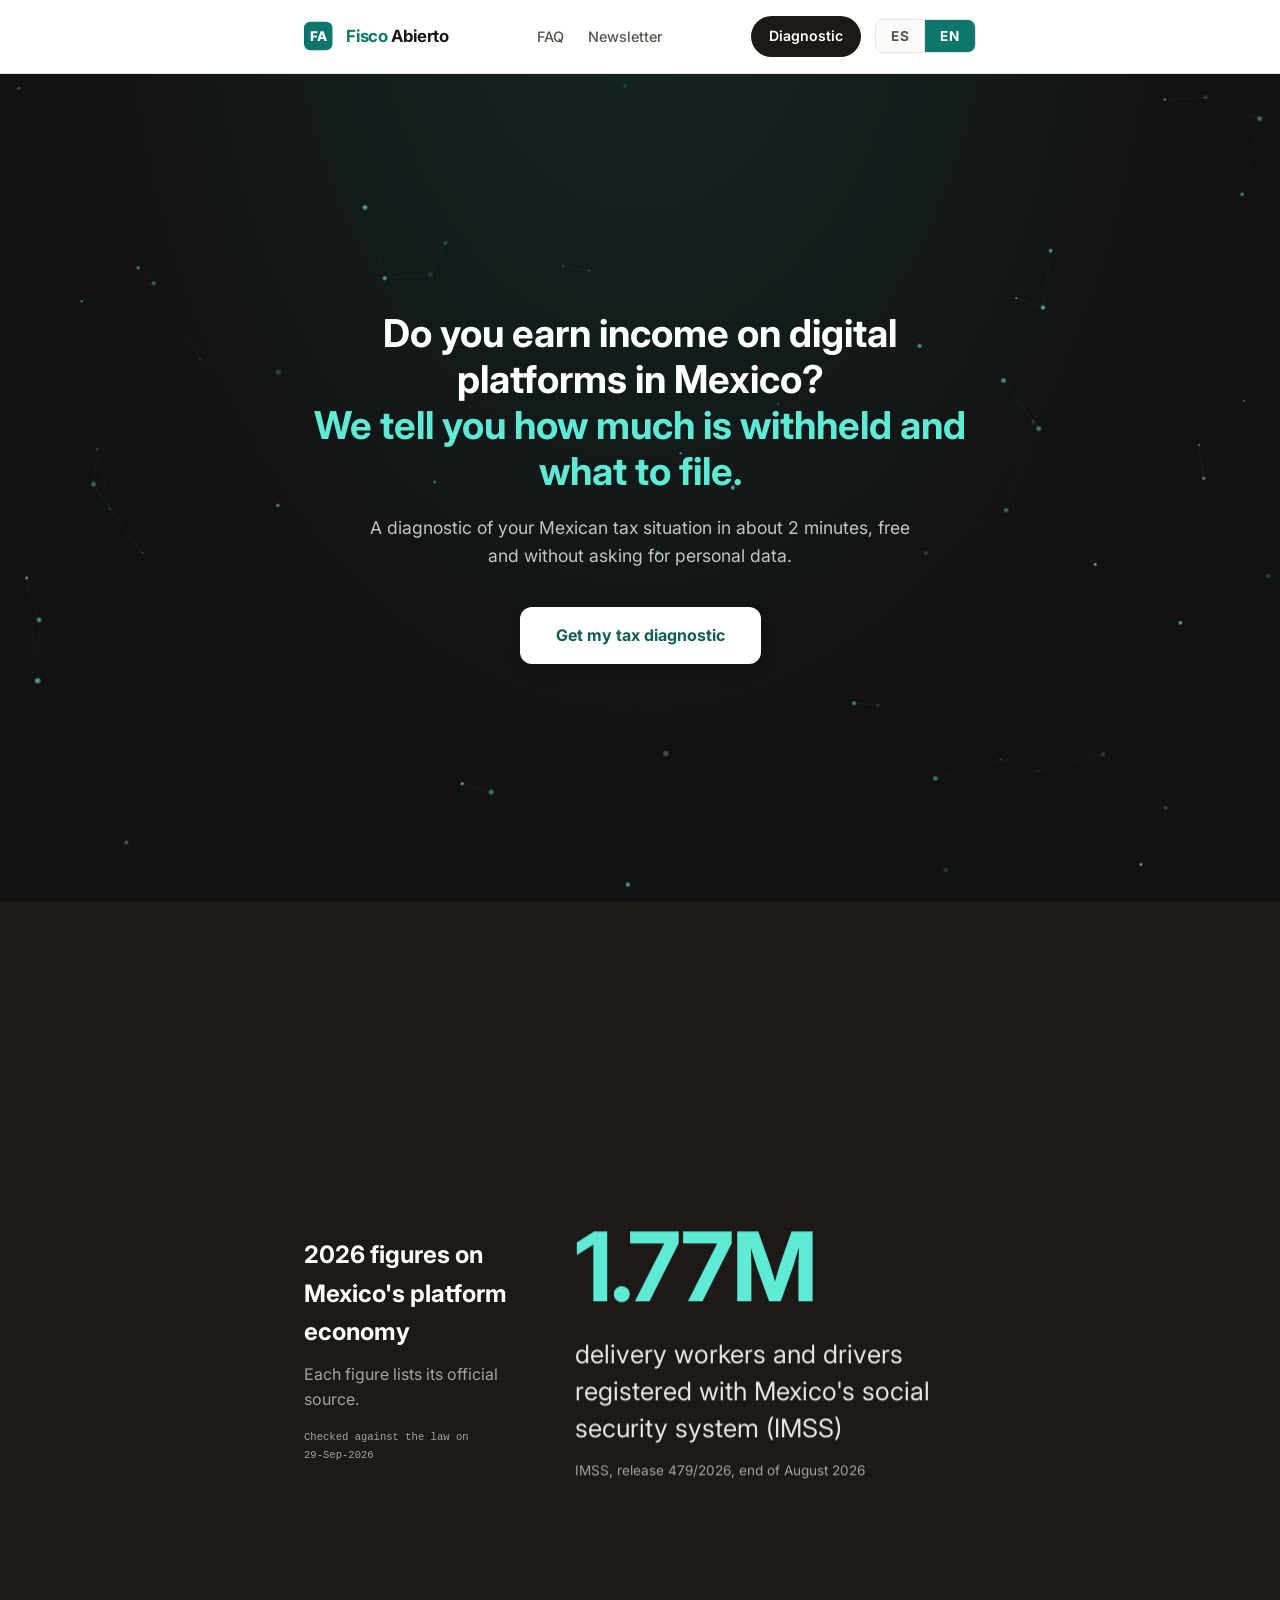
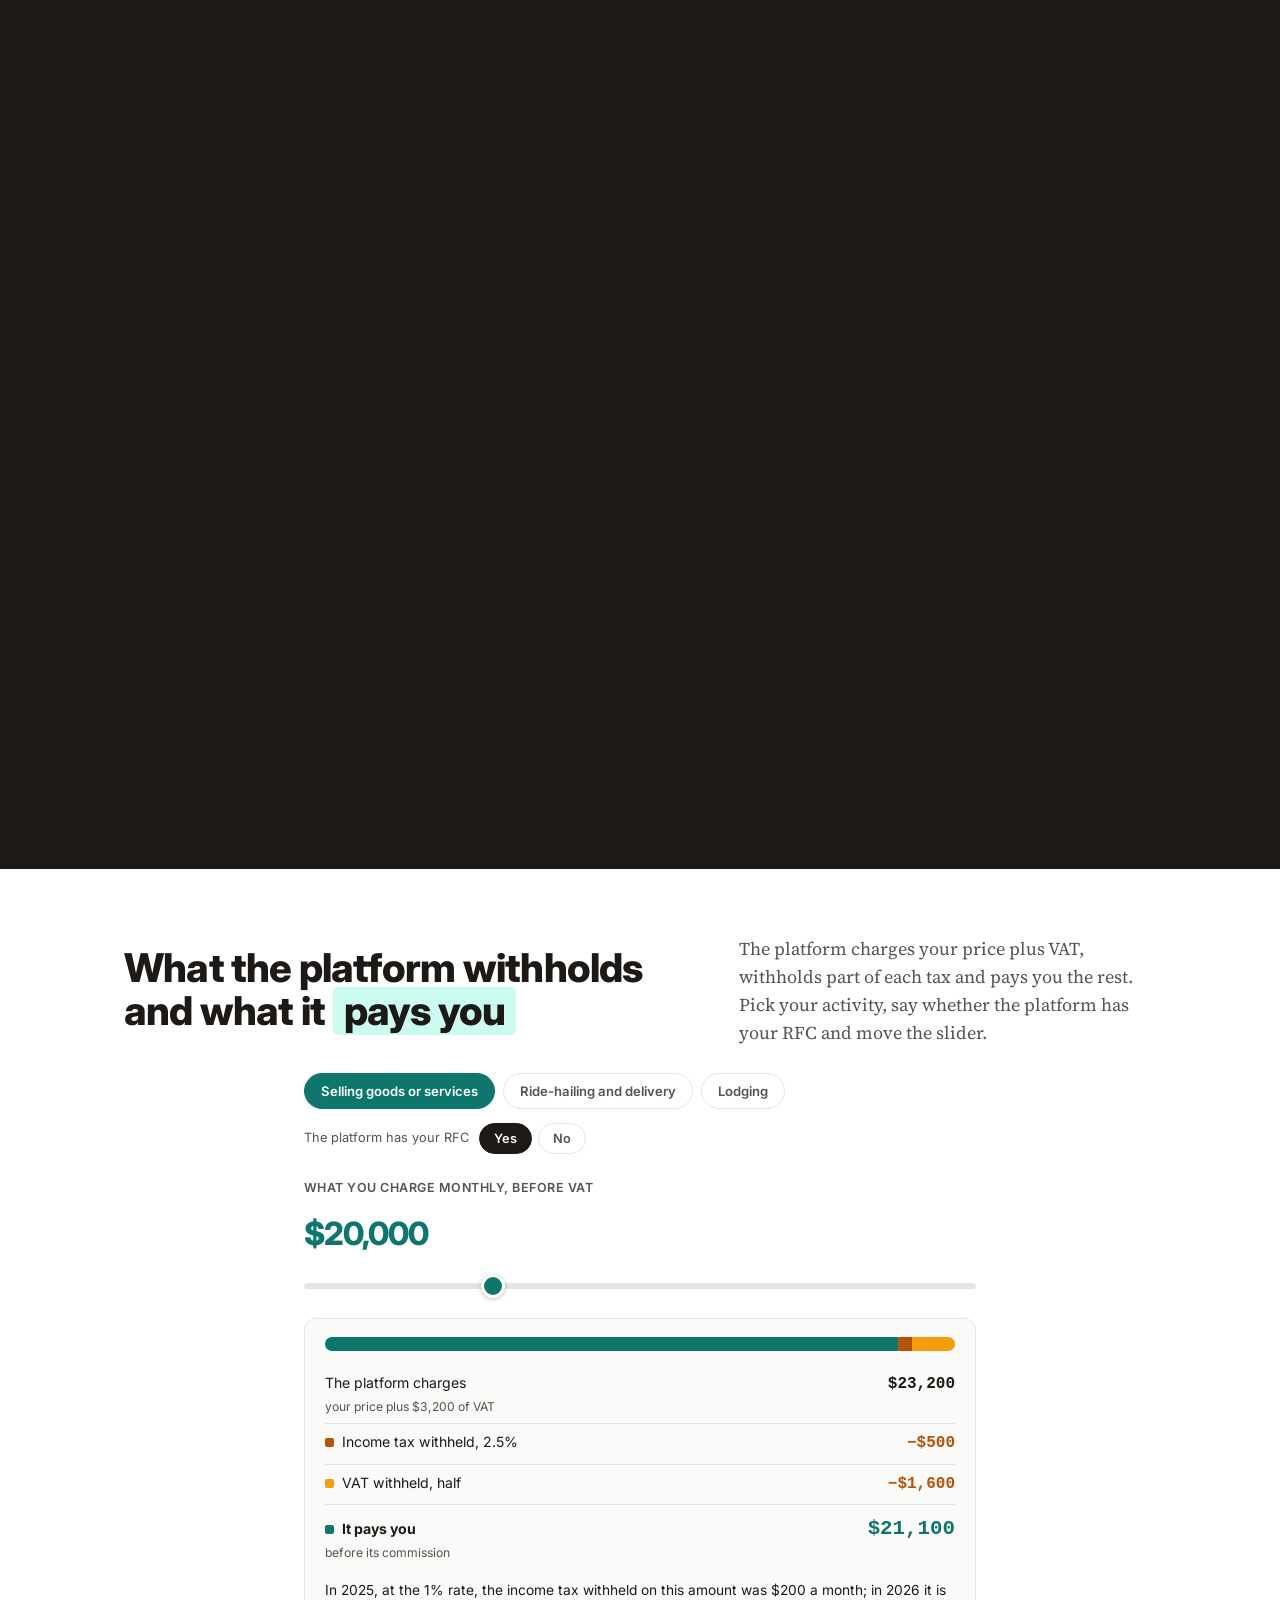
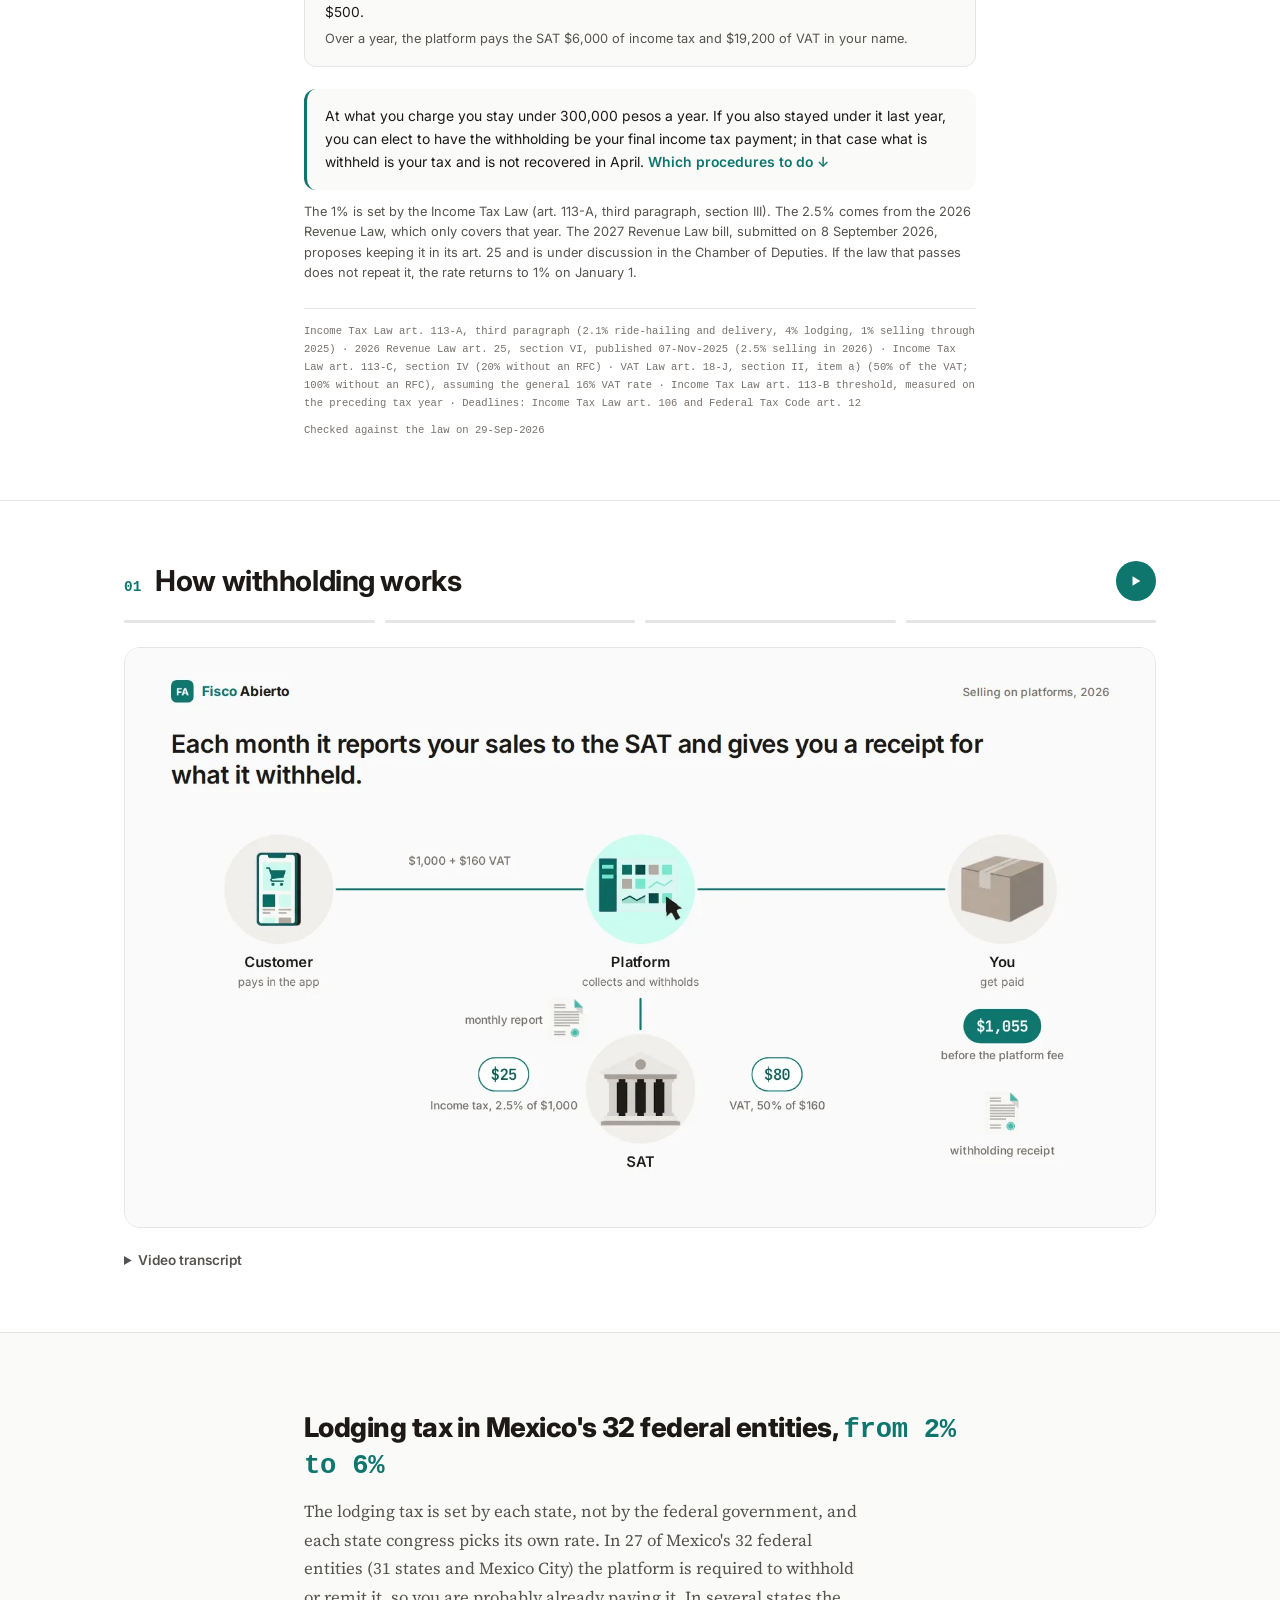
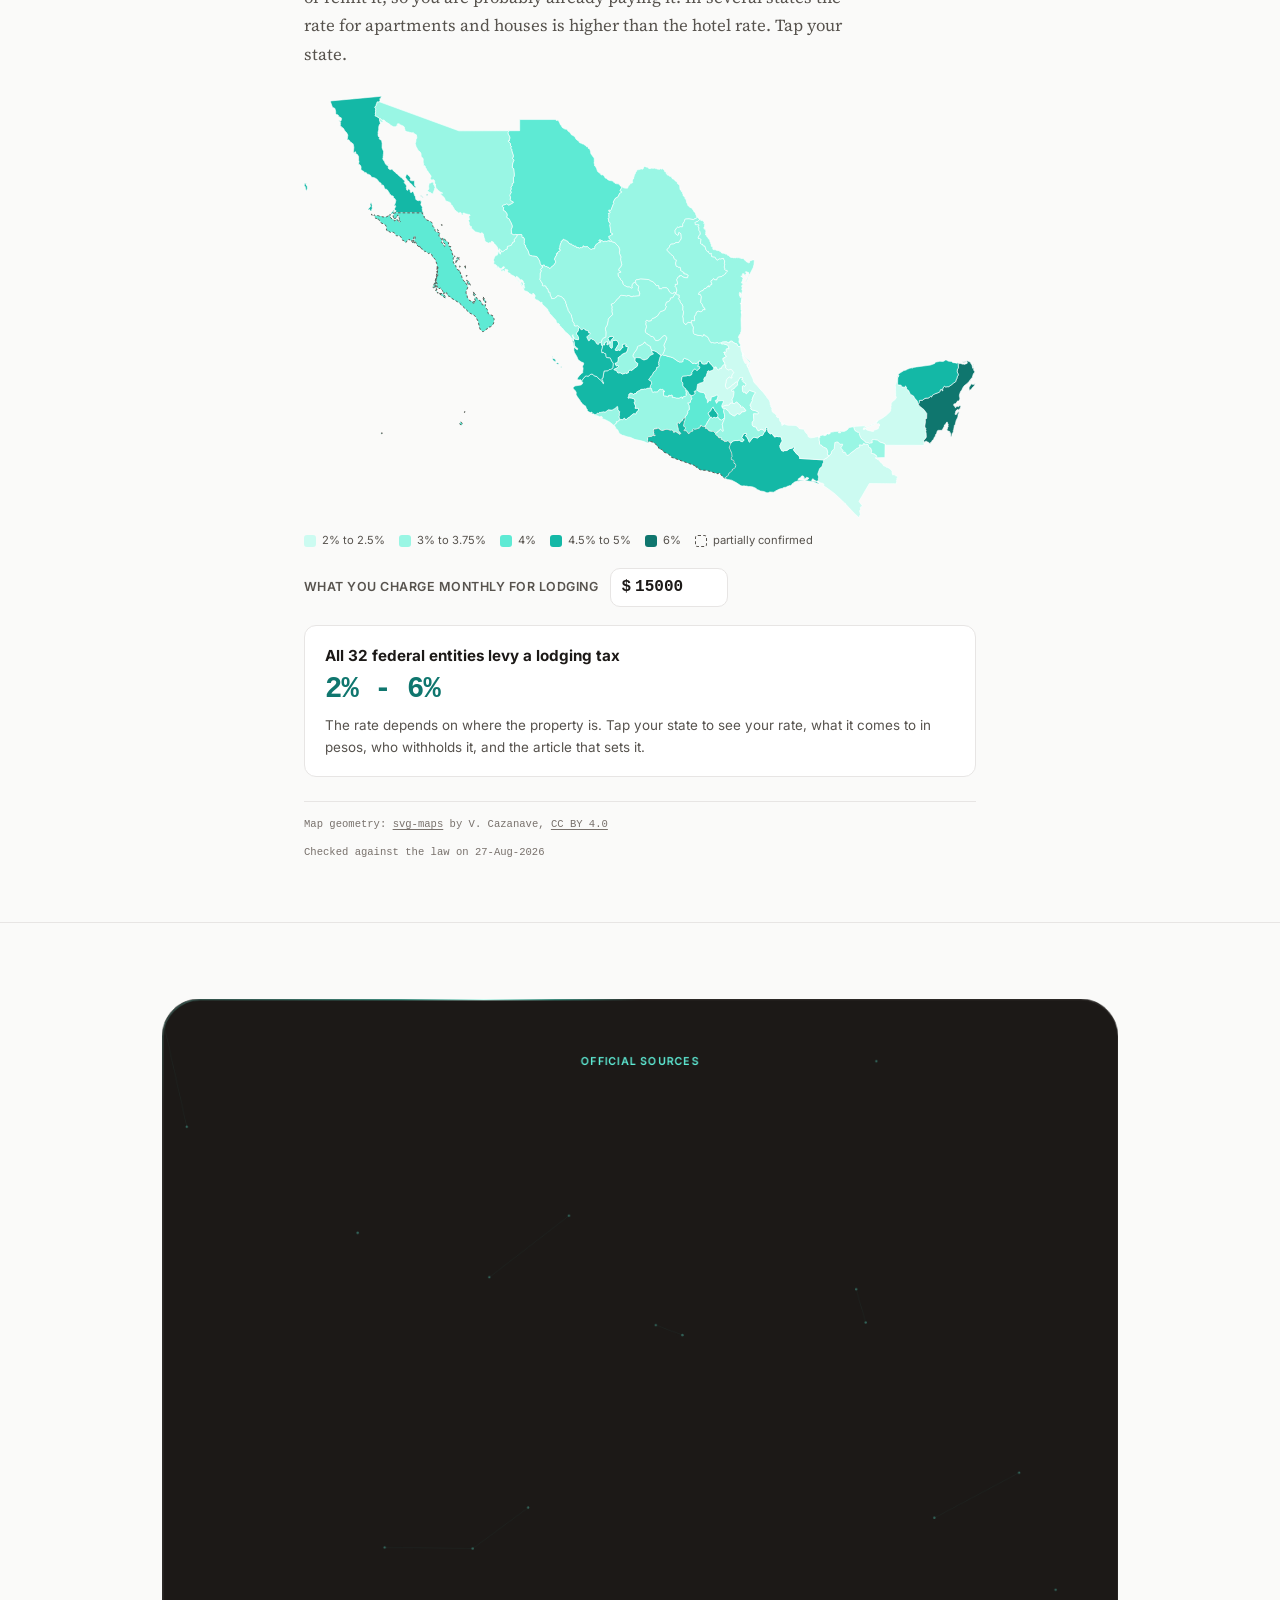
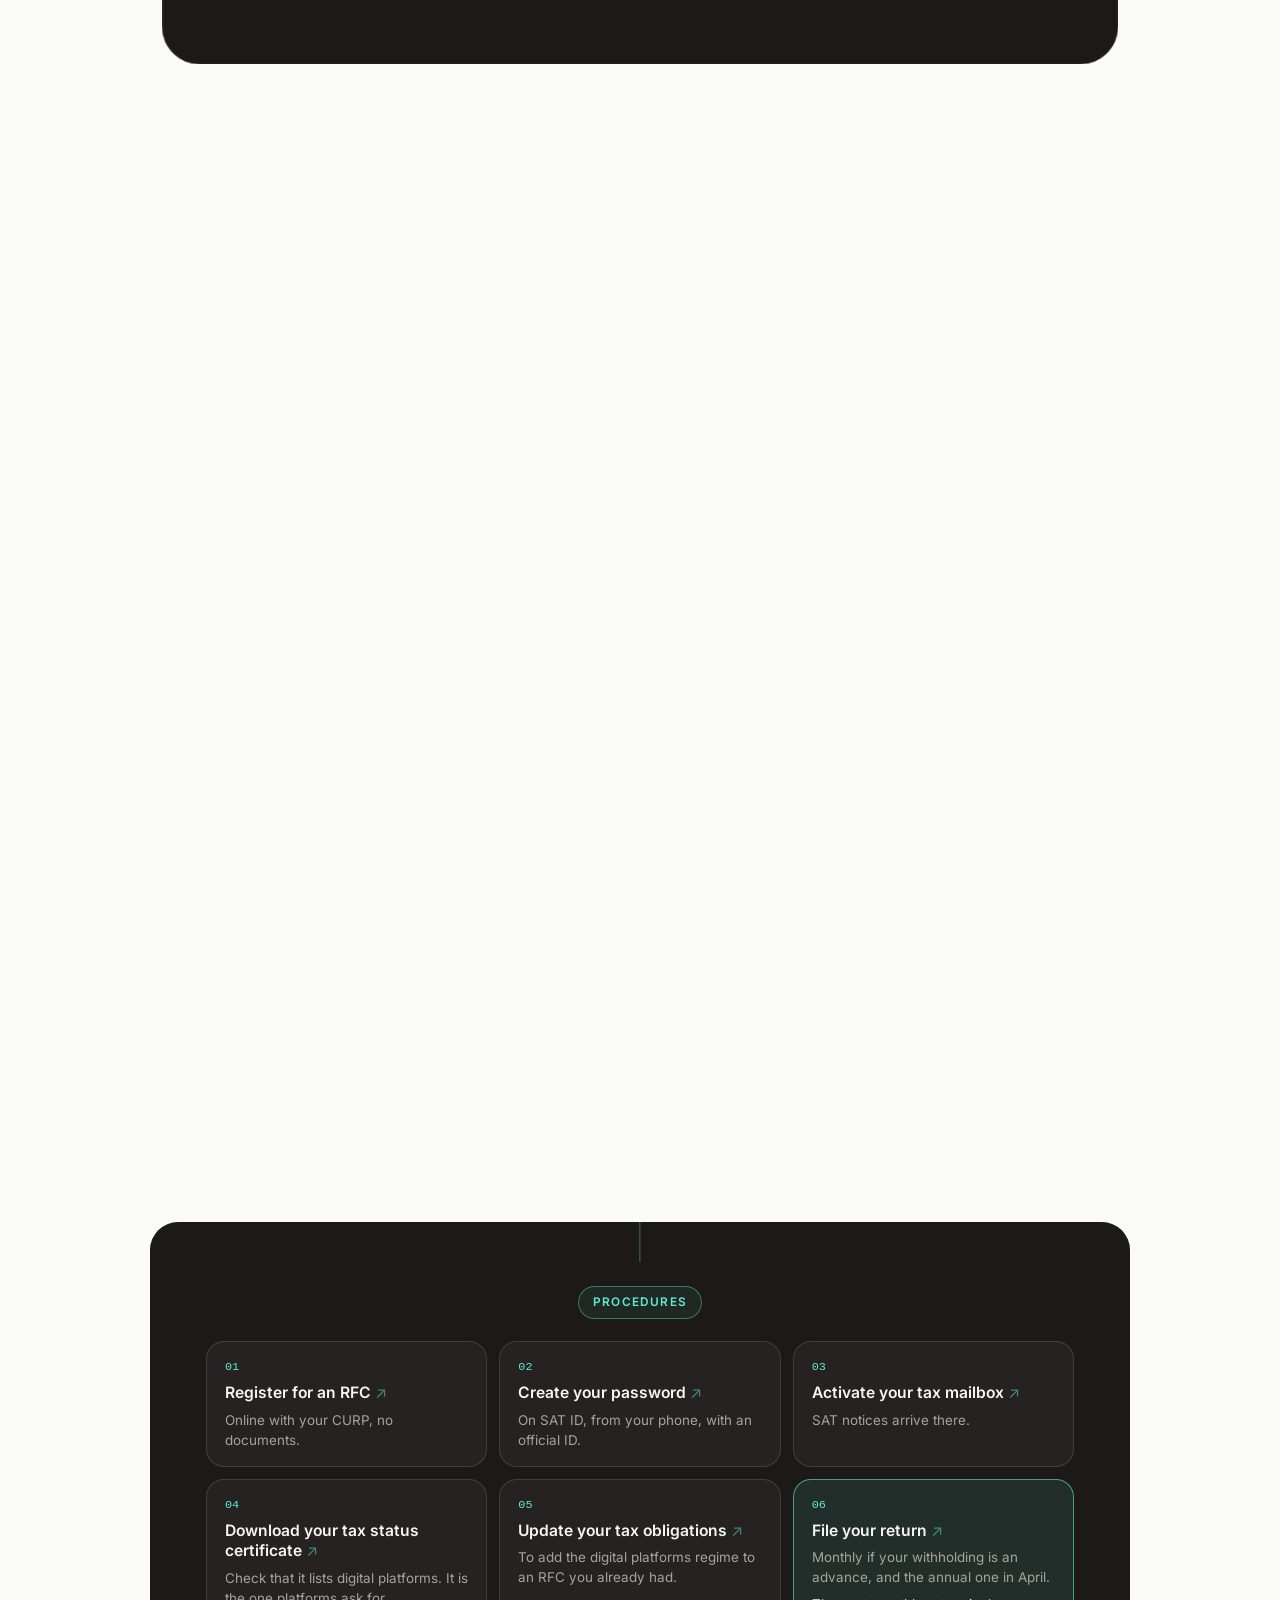
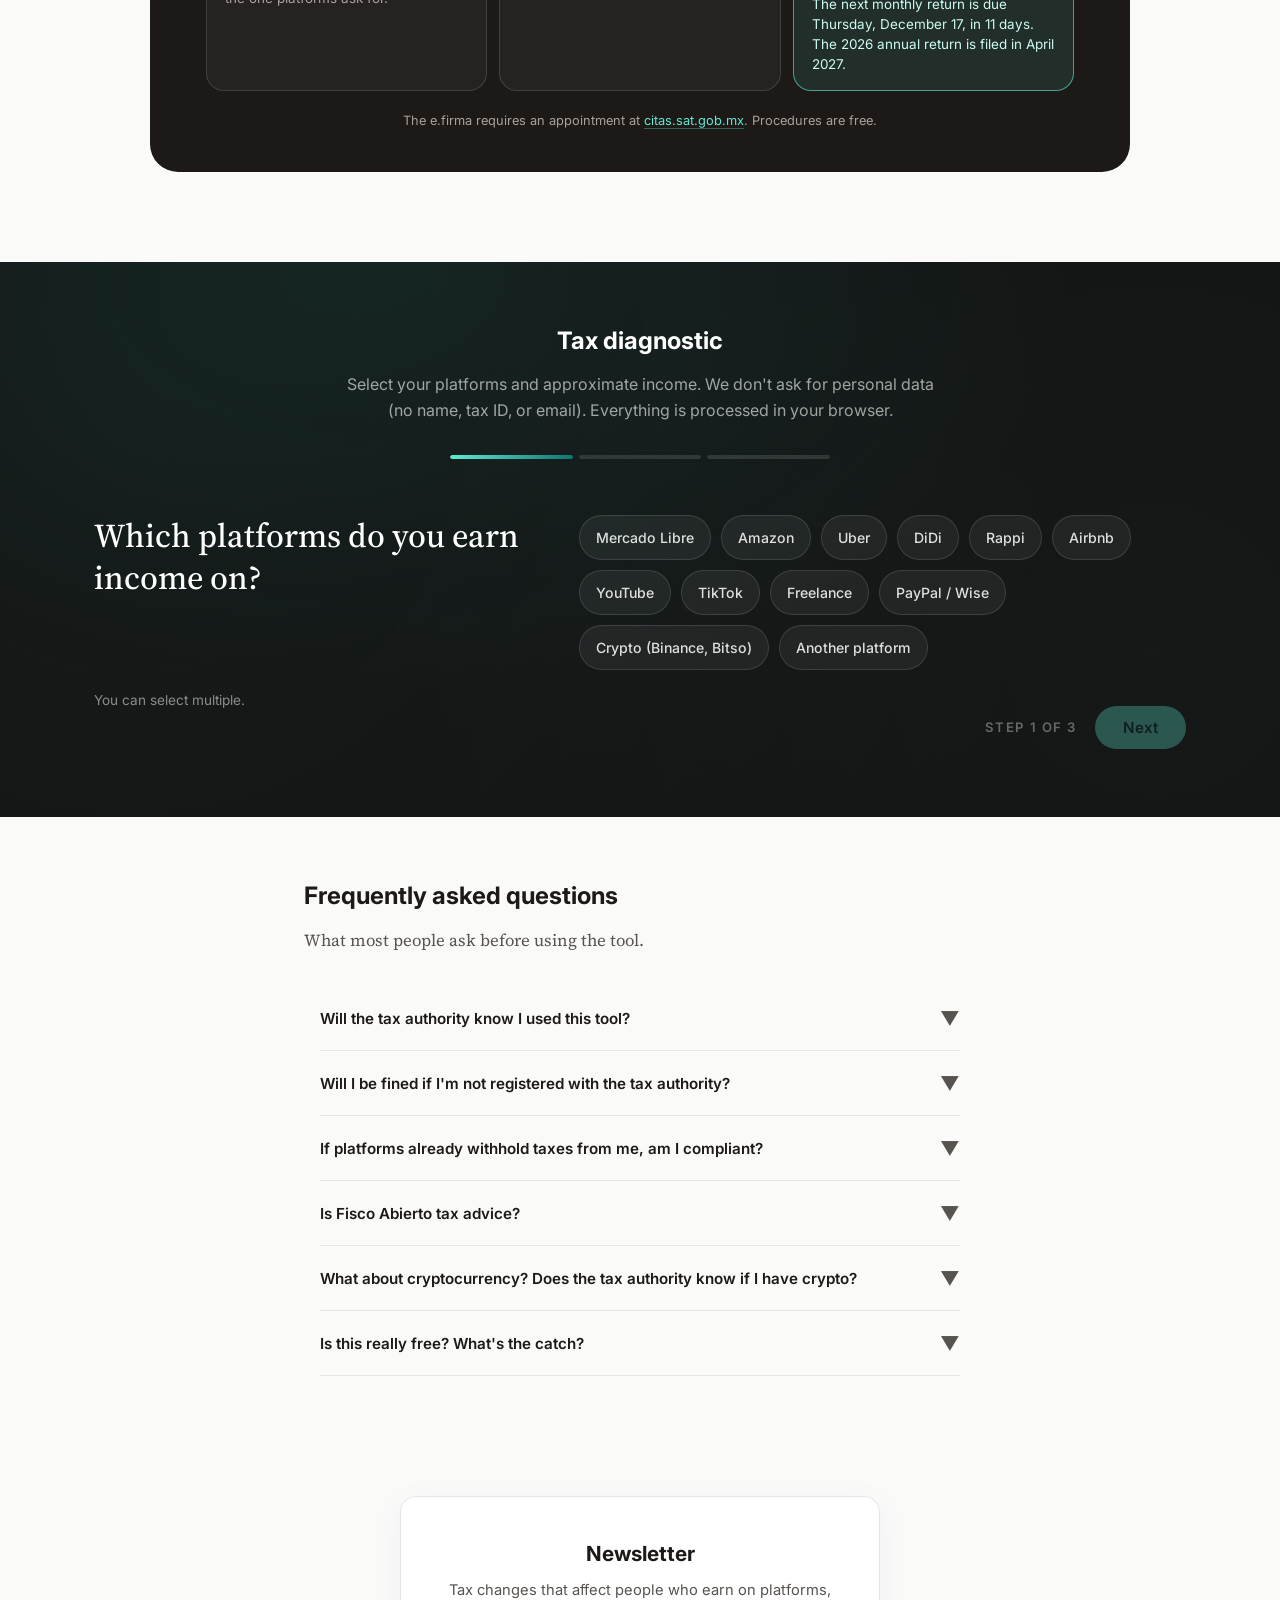
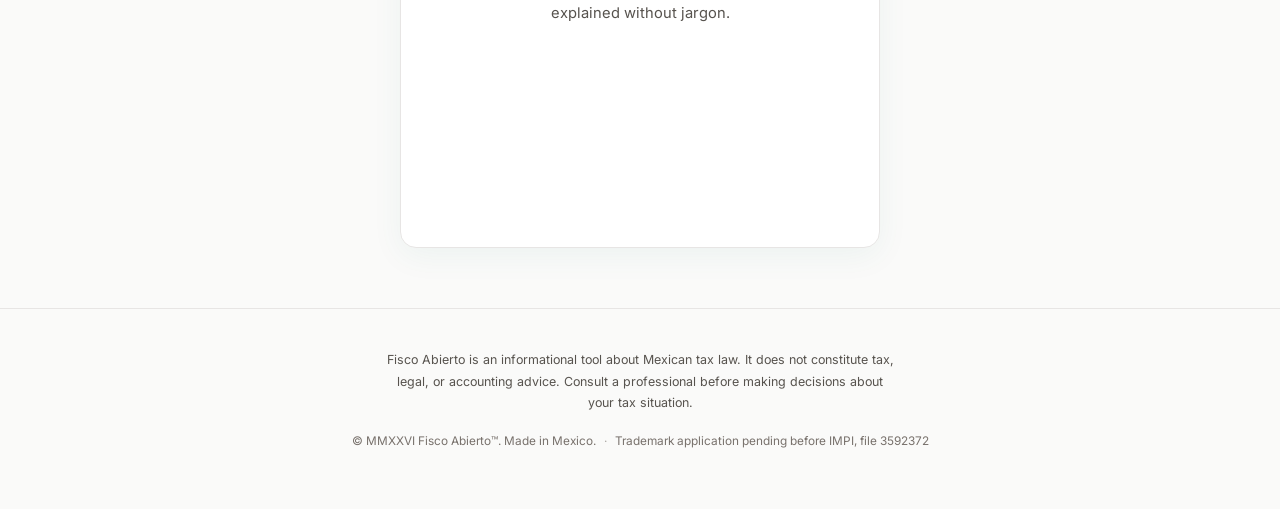
==== commit 2d169f8a: "Videos: los capítulos pasan arriba como título que cambia con un fundido y las barras quedan sin rót" ====
--- a/index.html
+++ b/index.html
@@ -1753,16 +1753,52 @@
 
         /* --- Mapa del impuesto estatal al hospedaje --- */
         /* --- Videos explicativos ---
-           Ayuda en video para el público: sin encabezado visible, el video al
-           frente y debajo cuatro capítulos. Cada capítulo lleva una barra que se
-           llena mientras corre su video; al terminar pasa solo al siguiente, así
-           los cuatro se leen como una presentación. Arranca solo al verse y se
-           pausa al salir. Con movimiento reducido no arranca solo ni hay fundido:
-           queda el póster, que es el diagrama terminado. 16:9 en escritorio, 4:5
-           en teléfono. Los clips se rehacen en videos/ (README). */
+           Ayuda en video para el público. Arriba va el título del capítulo en
+           curso con su número, y debajo cuatro barras, una por capítulo, que
+           se llenan mientras corre su video; al terminar pasa solo al
+           siguiente y el título cambia con un fundido corto, así los cuatro se
+           leen como una presentación con secciones. El nombre de cada capítulo
+           vive en el título; las barras lo llevan solo para lectores de
+           pantalla, para no repetirlo en la misma vista. Arranca solo al verse
+           y se pausa al salir. Con movimiento reducido no arranca solo ni hay
+           fundidos: queda el póster, que es el diagrama terminado. 16:9 en
+           escritorio, 4:5 en teléfono. Los clips se rehacen en videos/ (README). */
         .vid-section { background: var(--color-surface); border-top: 1px solid var(--color-border); }
         .vid-section .container { max-width: 1080px; }
         .vid-oculto { position: absolute; width: 1px; height: 1px; margin: -1px; overflow: hidden; clip: rect(0 0 0 0); white-space: nowrap; border: 0; }
+        .vid-head { display: flex; align-items: center; justify-content: space-between; gap: 16px; }
+        .vid-now {
+            display: flex; align-items: baseline; gap: 14px; min-width: 0; margin: 0;
+            font-size: clamp(1.35rem, 2.3vw, 1.8rem); font-weight: 700; letter-spacing: -0.015em; line-height: 1.2;
+            transition: opacity 0.3s ease, transform 0.3s cubic-bezier(0.2, 0.7, 0.2, 1);
+        }
+        /* Cambio de capítulo: el título sale hacia arriba y el nuevo entra desde abajo. */
+        .vid-now.is-out { opacity: 0; transform: translateY(-6px); transition-duration: 0.18s; }
+        .vid-now.is-in { opacity: 0; transform: translateY(8px); transition: none; }
+        .vid-now-n { font-family: ui-monospace, SFMono-Regular, Menlo, monospace; font-size: 0.5em; font-weight: 600; letter-spacing: 0; color: var(--color-accent); flex: none; }
+        .vid-play {
+            appearance: none; -webkit-appearance: none; cursor: pointer; flex: none;
+            width: 40px; height: 40px; border-radius: 50%; display: grid; place-items: center;
+            background: var(--color-accent); border: 0;
+        }
+        @media (hover: hover) { .vid-play:hover { background: var(--color-accent-dark); } }
+        .vid-play:focus-visible { outline: 2px solid var(--color-accent); outline-offset: 3px; }
+        .vid-play svg { width: 14px; height: 14px; fill: #FFFFFF; }
+        .vid-play path { display: none; }
+        .vid-play[data-estado="play"] .i-play, .vid-play[data-estado="pause"] .i-pause, .vid-play[data-estado="replay"] .i-replay { display: inline; }
+        /* Cada barra es un botón: el trazo mide 3px, el área de toque 26px. */
+        .vid-rail { display: grid; grid-template-columns: repeat(4, minmax(0, 1fr)); gap: 0 10px; margin: 8px 0 12px; }
+        .vid-ch {
+            appearance: none; -webkit-appearance: none; background: none; border: 0; cursor: pointer;
+            display: block; width: 100%; padding: 11px 0 12px;
+        }
+        .vid-ch-track { display: block; height: 3px; border-radius: 3px; background: var(--color-border); overflow: hidden; transition: background-color 0.2s ease; }
+        .vid-ch-fill { display: block; height: 100%; width: 0; background: var(--color-accent); }
+        /* timeupdate llega unas cuatro veces por segundo en Safari; la
+           transición rellena los huecos y la barra avanza parejo. */
+        .vid-ch-fill.is-live { transition: width 0.3s linear; }
+        @media (hover: hover) { .vid-ch:hover .vid-ch-track { background: #D6D3D1; } }
+        .vid-ch:focus-visible { outline: 2px solid var(--color-accent); outline-offset: 2px; border-radius: 4px; }
         .vid-frame { position: relative; border: 1px solid var(--color-border); border-radius: 16px; overflow: hidden; background: #FAFAF9; aspect-ratio: 16 / 9; }
         /* Dos <video> apilados: mientras corre uno, el otro ya descargó el
            capítulo siguiente, así el cambio es un fundido y no un hueco con
@@ -1773,44 +1809,16 @@
         .vid-frame video.is-off { opacity: 0; pointer-events: none; }
         .vid-poster { position: absolute; inset: 0; background: #FAFAF9 center / contain no-repeat; pointer-events: none; transition: opacity 0.4s ease; }
         .vid-poster.is-off { opacity: 0; }
-        .vid-rail { display: grid; grid-template-columns: 40px repeat(4, minmax(0, 1fr)); gap: 0 20px; align-items: start; margin-top: 18px; }
-        .vid-play {
-            appearance: none; -webkit-appearance: none; cursor: pointer;
-            width: 40px; height: 40px; border-radius: 50%; display: grid; place-items: center;
-            background: var(--color-accent); border: 0; margin-top: -8px;
-        }
-        @media (hover: hover) { .vid-play:hover { background: var(--color-accent-dark); } }
-        .vid-play:focus-visible { outline: 2px solid var(--color-accent); outline-offset: 3px; }
-        .vid-play svg { width: 14px; height: 14px; fill: #FFFFFF; }
-        .vid-play path { display: none; }
-        .vid-play[data-estado="play"] .i-play, .vid-play[data-estado="pause"] .i-pause, .vid-play[data-estado="replay"] .i-replay { display: inline; }
-        .vid-ch {
-            appearance: none; -webkit-appearance: none; background: none; border: 0; padding: 0; cursor: pointer;
-            text-align: left; font-family: inherit; color: var(--color-text-secondary); min-width: 0;
-        }
-        .vid-ch-track { display: block; height: 3px; border-radius: 3px; background: var(--color-border); overflow: hidden; }
-        .vid-ch-fill { display: block; height: 100%; width: 0; background: var(--color-accent); }
-        /* timeupdate llega unas cuatro veces por segundo en Safari; la
-           transición rellena los huecos y la barra avanza parejo. */
-        .vid-ch-fill.is-live { transition: width 0.3s linear; }
-        .vid-ch-l { display: flex; gap: 8px; align-items: baseline; margin-top: 11px; font-size: 0.88rem; font-weight: 600; line-height: 1.35; }
-        .vid-ch-n { font-family: ui-monospace, SFMono-Regular, Menlo, monospace; font-size: 0.72rem; color: #78716C; flex: none; }
-        @media (hover: hover) { .vid-ch:hover { color: var(--color-text); } }
-        .vid-ch.is-done .vid-ch-n { color: var(--color-accent); }
-        .vid-ch[aria-pressed="true"] { color: var(--color-text); }
-        .vid-ch[aria-pressed="true"] .vid-ch-n { color: var(--color-accent); }
-        .vid-ch:focus-visible { outline: 2px solid var(--color-accent); outline-offset: 6px; border-radius: 4px; }
-        .vid-now { display: none; }
         .vid-text { margin-top: 22px; font-size: 0.85rem; color: var(--color-text-secondary); }
         .vid-text summary { cursor: pointer; font-weight: 600; color: var(--color-text-secondary); width: fit-content; }
         .vid-text p { margin-top: 8px; line-height: 1.7; max-width: 72ch; }
-        @media (prefers-reduced-motion: reduce) { .vid-frame video, .vid-poster, .vid-ch-fill.is-live { transition: none; } }
+        @media (prefers-reduced-motion: reduce) { .vid-frame video, .vid-poster, .vid-ch-fill.is-live, .vid-now, .vid-ch-track { transition: none; } }
         @media (max-width: 600px) {
             .vid-frame { aspect-ratio: 4 / 5; border-radius: 14px; }
-            .vid-rail { grid-template-columns: 40px repeat(4, minmax(0, 1fr)); gap: 0 8px; }
-            .vid-ch-t { display: none; }
-            .vid-ch-l { margin-top: 8px; }
-            .vid-now { display: block; margin-top: 12px; font-size: 0.95rem; font-weight: 600; color: var(--color-text); }
+            /* Una sola línea hasta 320 px: si el título más largo se partiera,
+               el video bajaría de lugar al cambiar de capítulo. */
+            .vid-now { gap: 10px; font-size: clamp(0.95rem, 4.9vw, 1.35rem); }
+            .vid-rail { gap: 0 6px; margin: 4px 0 10px; }
         }
 
         .map-section {
@@ -2059,21 +2067,23 @@
 <section class="vid-section" id="videos">
     <div class="container">
         <h2 class="vid-oculto" data-i18n="vid.title">Retenciones y reportes al SAT, en video</h2>
+        <div class="vid-head">
+            <h3 class="vid-now" id="vidNow" aria-live="polite"><span class="vid-now-n" id="vidNowN">01</span><span id="vidNowT" data-i18n-js>Cómo te retienen</span></h3>
+            <button type="button" class="vid-play" id="vidPlay" aria-controls="vidPlayer" aria-label="Reproducir" data-i18n-aria="vid.play" data-estado="play">
+                <svg viewBox="0 0 16 16" aria-hidden="true" focusable="false"><path class="i-play" d="M4 2.5v11l9-5.5z"/><path class="i-pause" d="M4 2.5h3v11H4zM9 2.5h3v11H9z"/><path class="i-replay" d="M8 2.5a5.5 5.5 0 1 1-5.2 3.7l1.4.5A4 4 0 1 0 8 4v2L4.8 3.2 8 .5z"/></svg>
+            </button>
+        </div>
+        <div class="vid-rail" role="group" aria-label="Videos" data-i18n-aria="vid.group">
+            <button type="button" class="vid-ch" data-vid="como-te-retienen" aria-pressed="true"><span class="vid-ch-track" aria-hidden="true"><span class="vid-ch-fill"></span></span><span class="vid-oculto">01 <span data-i18n="vid.tab1">Cómo te retienen</span></span></button>
+            <button type="button" class="vid-ch" data-vid="con-rfc-sin-rfc" aria-pressed="false"><span class="vid-ch-track" aria-hidden="true"><span class="vid-ch-fill"></span></span><span class="vid-oculto">02 <span data-i18n="vid.tab2">Con RFC y sin RFC</span></span></button>
+            <button type="button" class="vid-ch" data-vid="que-ve-el-sat" aria-pressed="false"><span class="vid-ch-track" aria-hidden="true"><span class="vid-ch-fill"></span></span><span class="vid-oculto">03 <span data-i18n="vid.tab3">Qué ve el SAT</span></span></button>
+            <button type="button" class="vid-ch" data-vid="pago-definitivo-o-anticipo" aria-pressed="false"><span class="vid-ch-track" aria-hidden="true"><span class="vid-ch-fill"></span></span><span class="vid-oculto">04 <span data-i18n="vid.tab4">Pago definitivo o anticipo</span></span></button>
+        </div>
         <div class="vid-frame" id="vidFrame">
             <video id="vidPlayer" muted playsinline preload="none" aria-describedby="vidText"></video>
             <video id="vidPlayer2" class="is-off" muted playsinline preload="none" aria-hidden="true" tabindex="-1"></video>
             <div class="vid-poster" id="vidPoster" aria-hidden="true"></div>
         </div>
-        <div class="vid-rail" role="group" aria-label="Videos" data-i18n-aria="vid.group">
-            <button type="button" class="vid-play" id="vidPlay" aria-controls="vidPlayer" aria-label="Reproducir" data-i18n-aria="vid.play" data-estado="play">
-                <svg viewBox="0 0 16 16" aria-hidden="true" focusable="false"><path class="i-play" d="M4 2.5v11l9-5.5z"/><path class="i-pause" d="M4 2.5h3v11H4zM9 2.5h3v11H9z"/><path class="i-replay" d="M8 2.5a5.5 5.5 0 1 1-5.2 3.7l1.4.5A4 4 0 1 0 8 4v2L4.8 3.2 8 .5z"/></svg>
-            </button>
-            <button type="button" class="vid-ch" data-vid="como-te-retienen" aria-pressed="true"><span class="vid-ch-track" aria-hidden="true"><span class="vid-ch-fill"></span></span><span class="vid-ch-l"><span class="vid-ch-n">01</span><span class="vid-ch-t" data-i18n="vid.tab1">Cómo te retienen</span></span></button>
-            <button type="button" class="vid-ch" data-vid="con-rfc-sin-rfc" aria-pressed="false"><span class="vid-ch-track" aria-hidden="true"><span class="vid-ch-fill"></span></span><span class="vid-ch-l"><span class="vid-ch-n">02</span><span class="vid-ch-t" data-i18n="vid.tab2">Con RFC y sin RFC</span></span></button>
-            <button type="button" class="vid-ch" data-vid="que-ve-el-sat" aria-pressed="false"><span class="vid-ch-track" aria-hidden="true"><span class="vid-ch-fill"></span></span><span class="vid-ch-l"><span class="vid-ch-n">03</span><span class="vid-ch-t" data-i18n="vid.tab3">Qué ve el SAT</span></span></button>
-            <button type="button" class="vid-ch" data-vid="pago-definitivo-o-anticipo" aria-pressed="false"><span class="vid-ch-track" aria-hidden="true"><span class="vid-ch-fill"></span></span><span class="vid-ch-l"><span class="vid-ch-n">04</span><span class="vid-ch-t" data-i18n="vid.tab4">Pago definitivo o anticipo</span></span></button>
-        </div>
-        <p class="vid-now" id="vidNow" data-i18n-js>Cómo te retienen</p>
         <details class="vid-text">
             <summary data-i18n="vid.textLabel">Texto del video</summary>
             <p id="vidText" data-i18n-js></p>
@@ -3813,6 +3823,9 @@
     var orden = caps.map(function (c) { return c.dataset.vid; });
     var textEl = document.getElementById('vidText');
     var nowEl = document.getElementById('vidNow');
+    var nowN = document.getElementById('vidNowN');
+    var nowT = document.getElementById('vidNowT');
+    var tituloEspera = null;
     var boton = document.getElementById('vidPlay');
     var reduced = window.matchMedia('(prefers-reduced-motion: reduce)');
     var narrow = window.matchMedia('(max-width: 600px)');
@@ -3856,7 +3869,23 @@
         });
         fills.forEach(function (f, j) { if (j !== i) barra(j, j < i ? 100 : 0, false); });
         textEl.textContent = texto('vid.tx' + (i + 1));
-        nowEl.textContent = texto('vid.tab' + (i + 1));
+        titulo('0' + (i + 1), texto('vid.tab' + (i + 1)));
+    }
+    // El titulo sale hacia arriba, cambia y entra desde abajo. Con movimiento
+    // reducido, o si el texto no cambio, se escribe directo.
+    function titulo(n, nombre) {
+        if (nowN.textContent === n && nowT.textContent === nombre) return;
+        clearTimeout(tituloEspera);
+        function poner() { nowN.textContent = n; nowT.textContent = nombre; }
+        if (reduced.matches) { poner(); return; }
+        nowEl.classList.add('is-out');
+        tituloEspera = setTimeout(function () {
+            poner();
+            nowEl.classList.remove('is-out');
+            nowEl.classList.add('is-in');
+            void nowEl.offsetWidth; // aplica el punto de partida antes de animar
+            nowEl.classList.remove('is-in');
+        }, 180);
     }
     function montar(v, j) {
         var base = ruta(j);
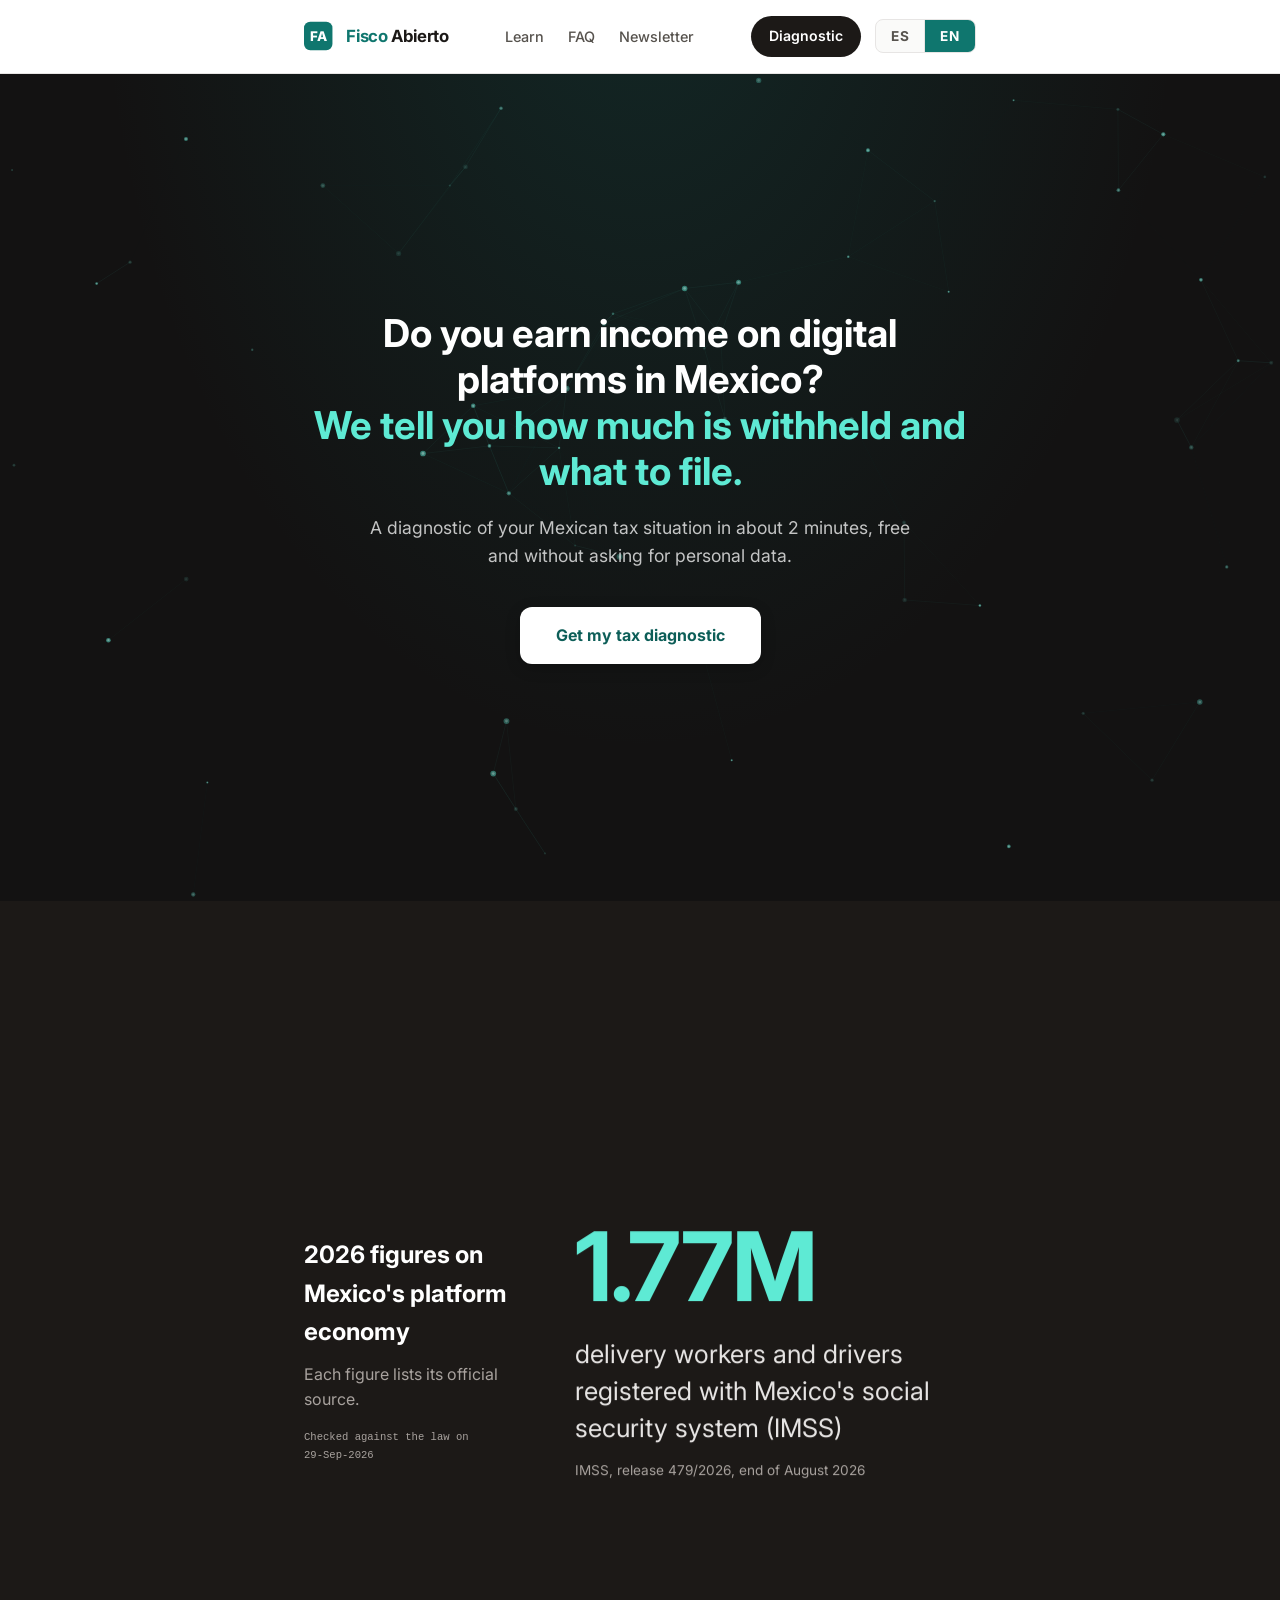
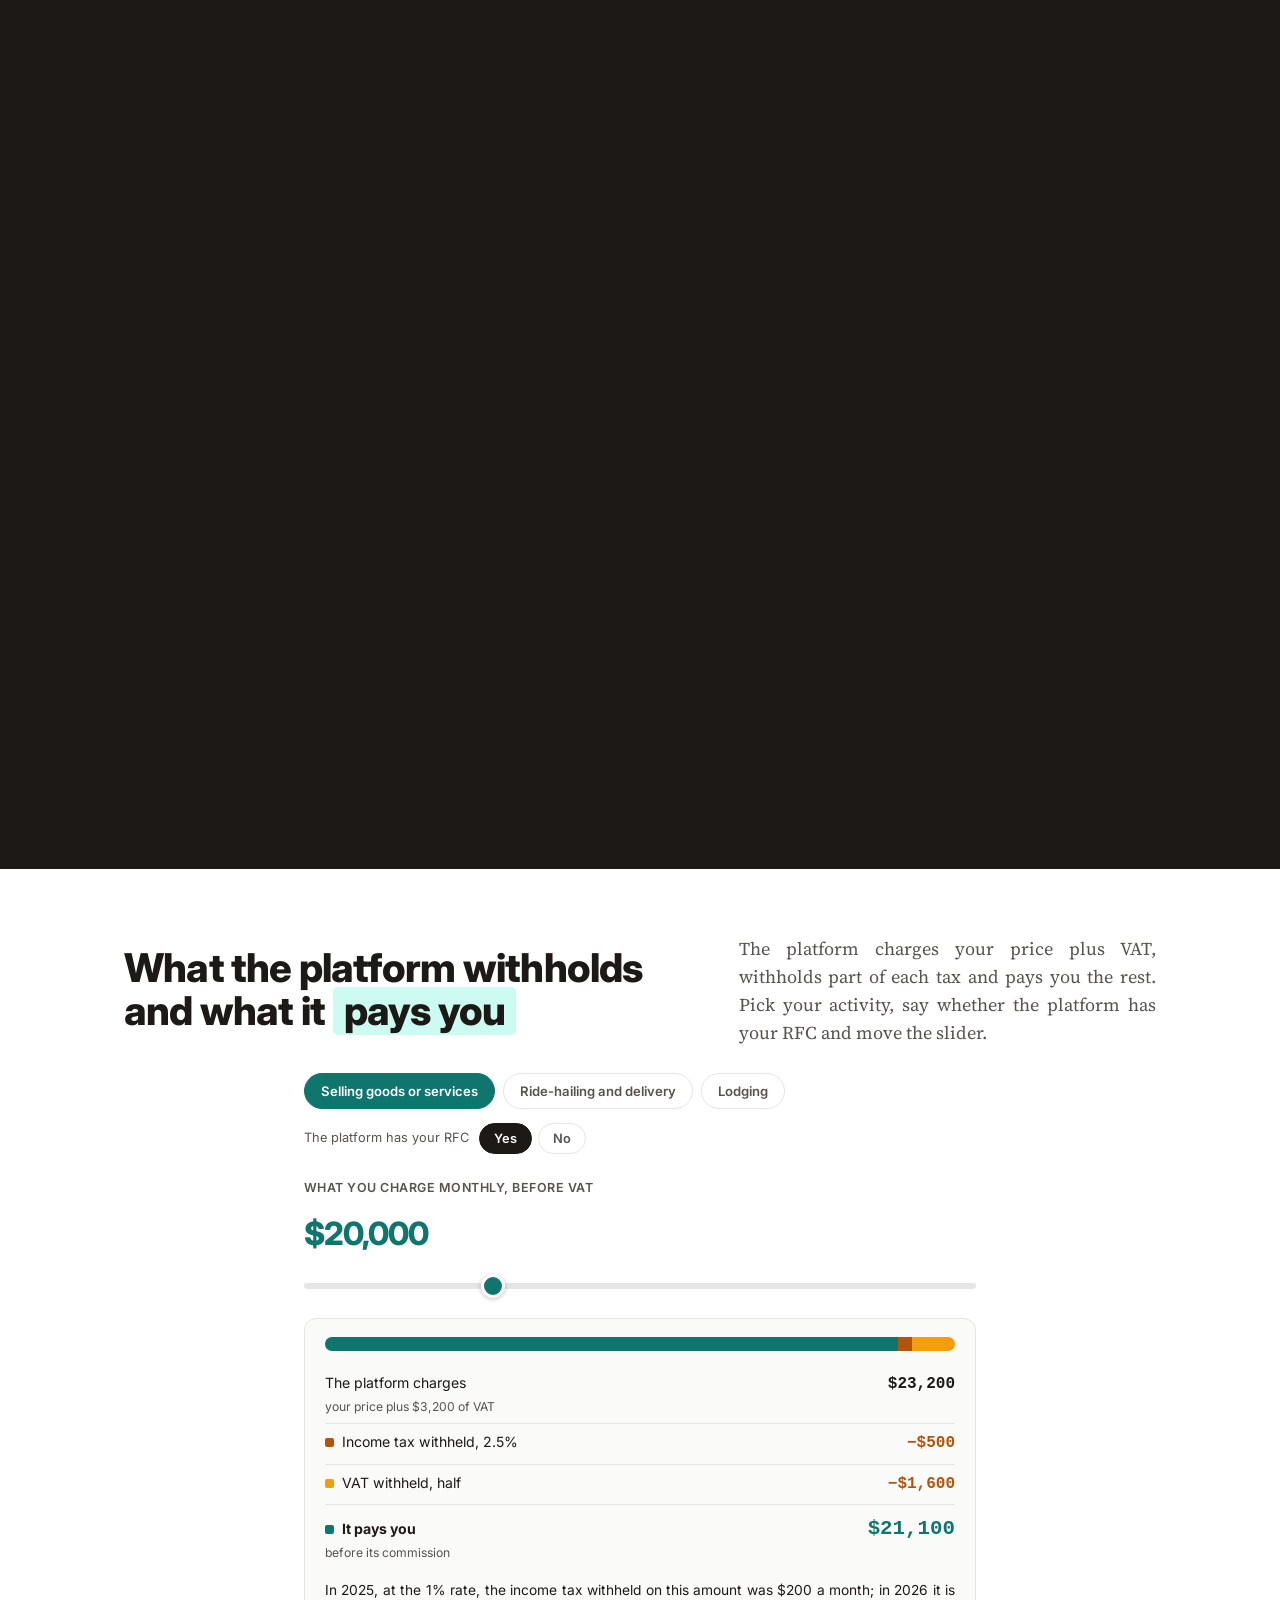
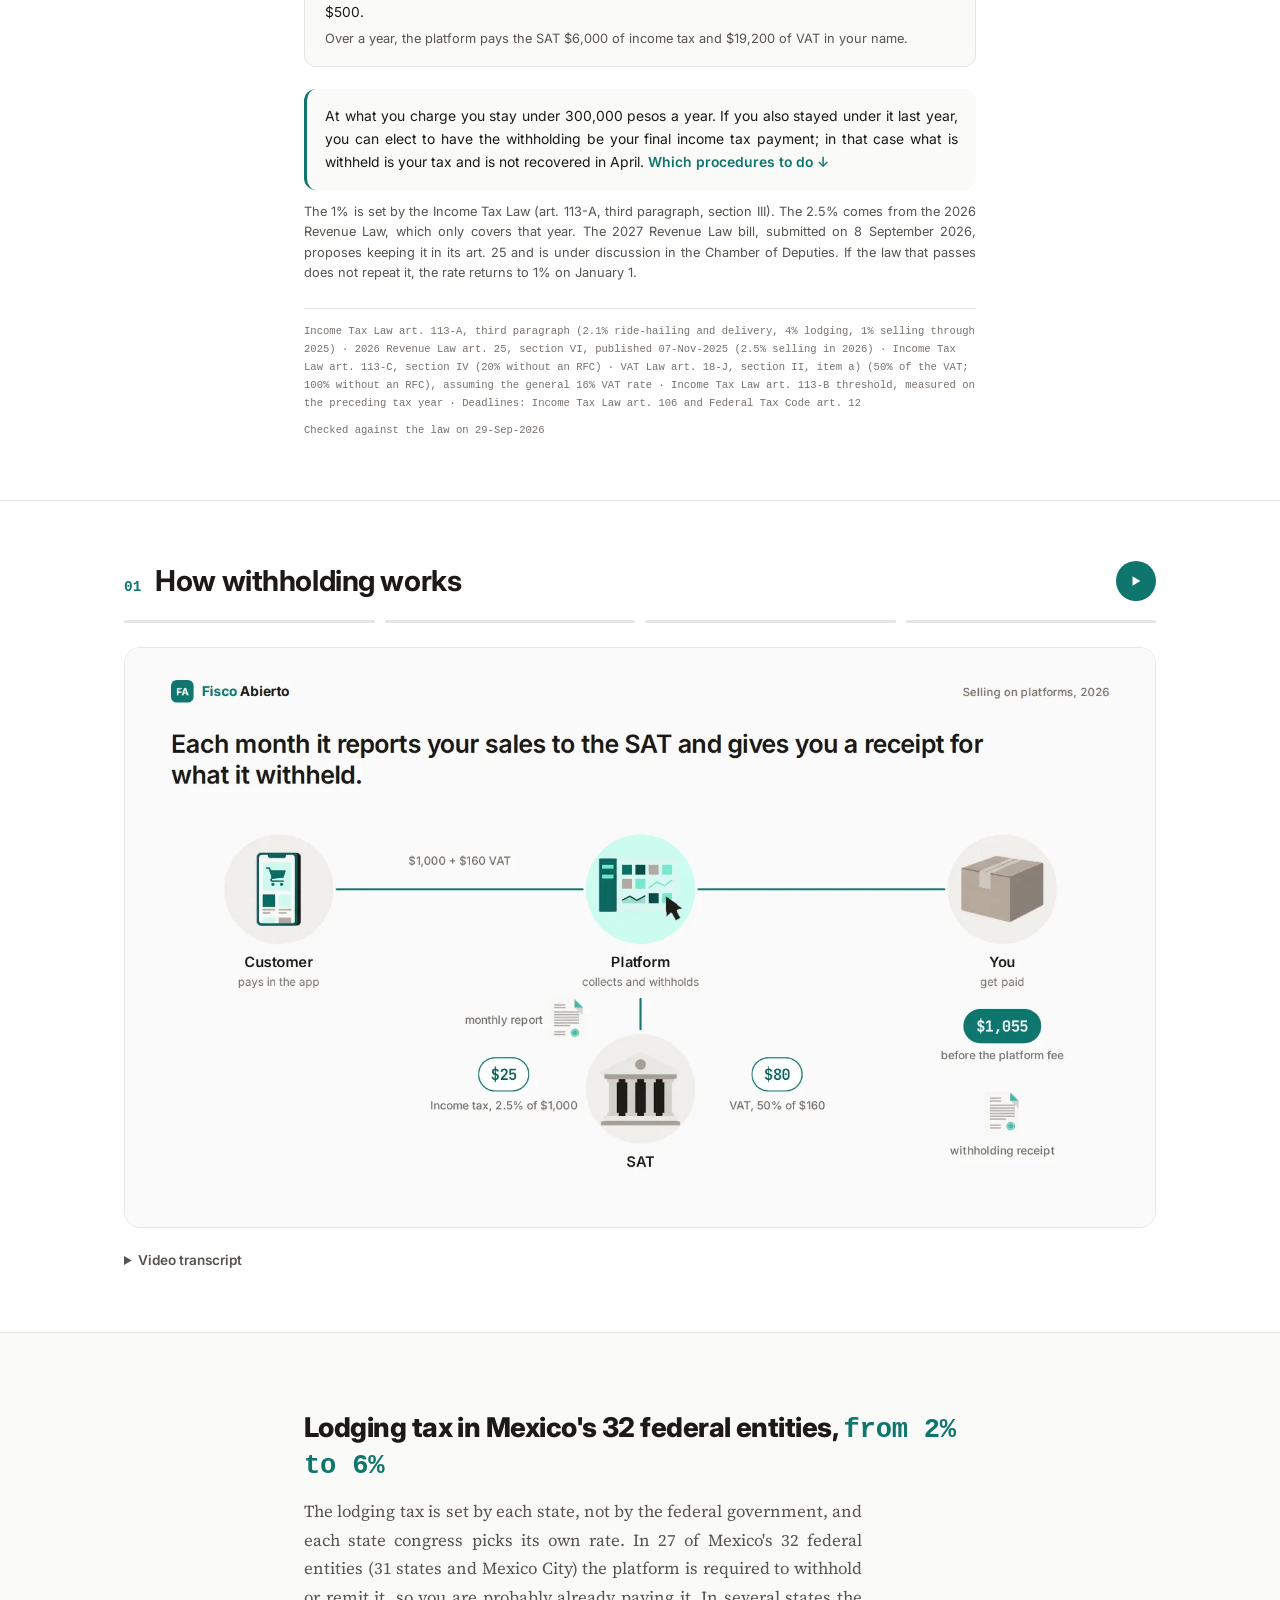
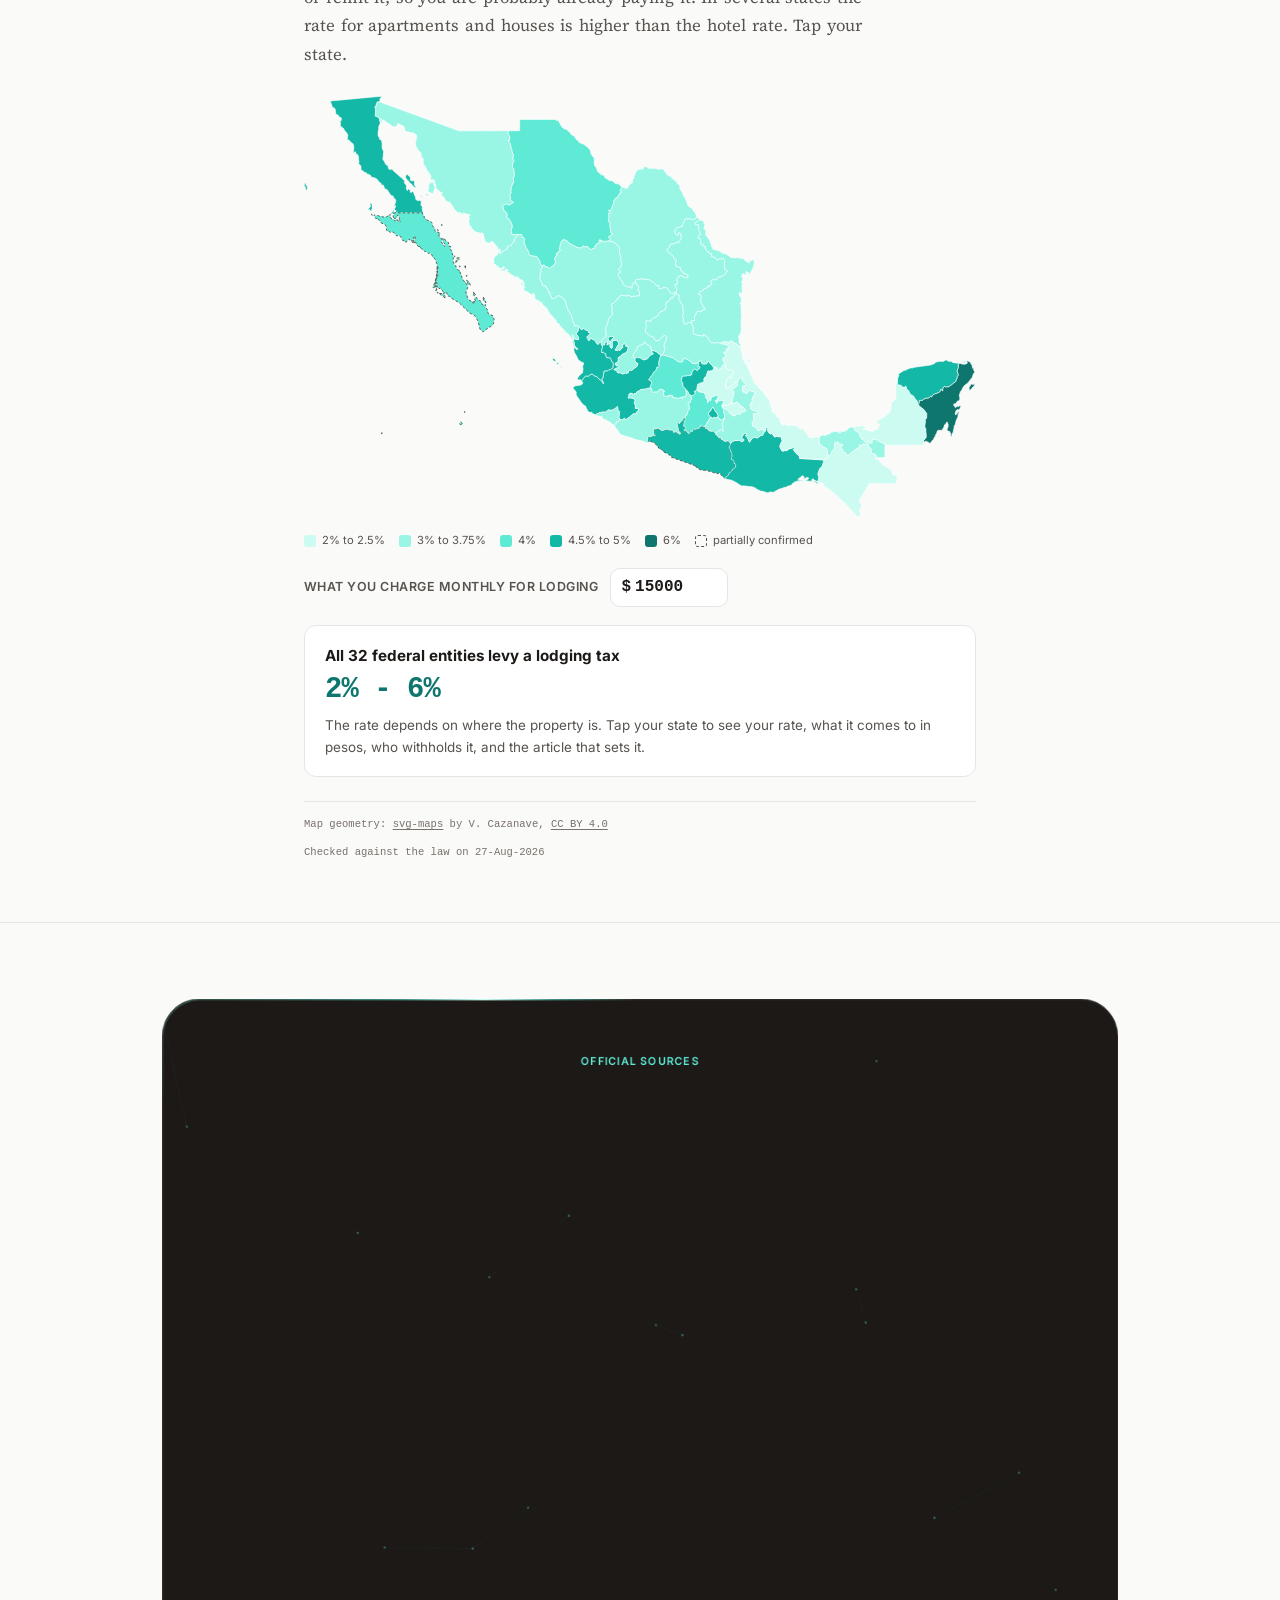
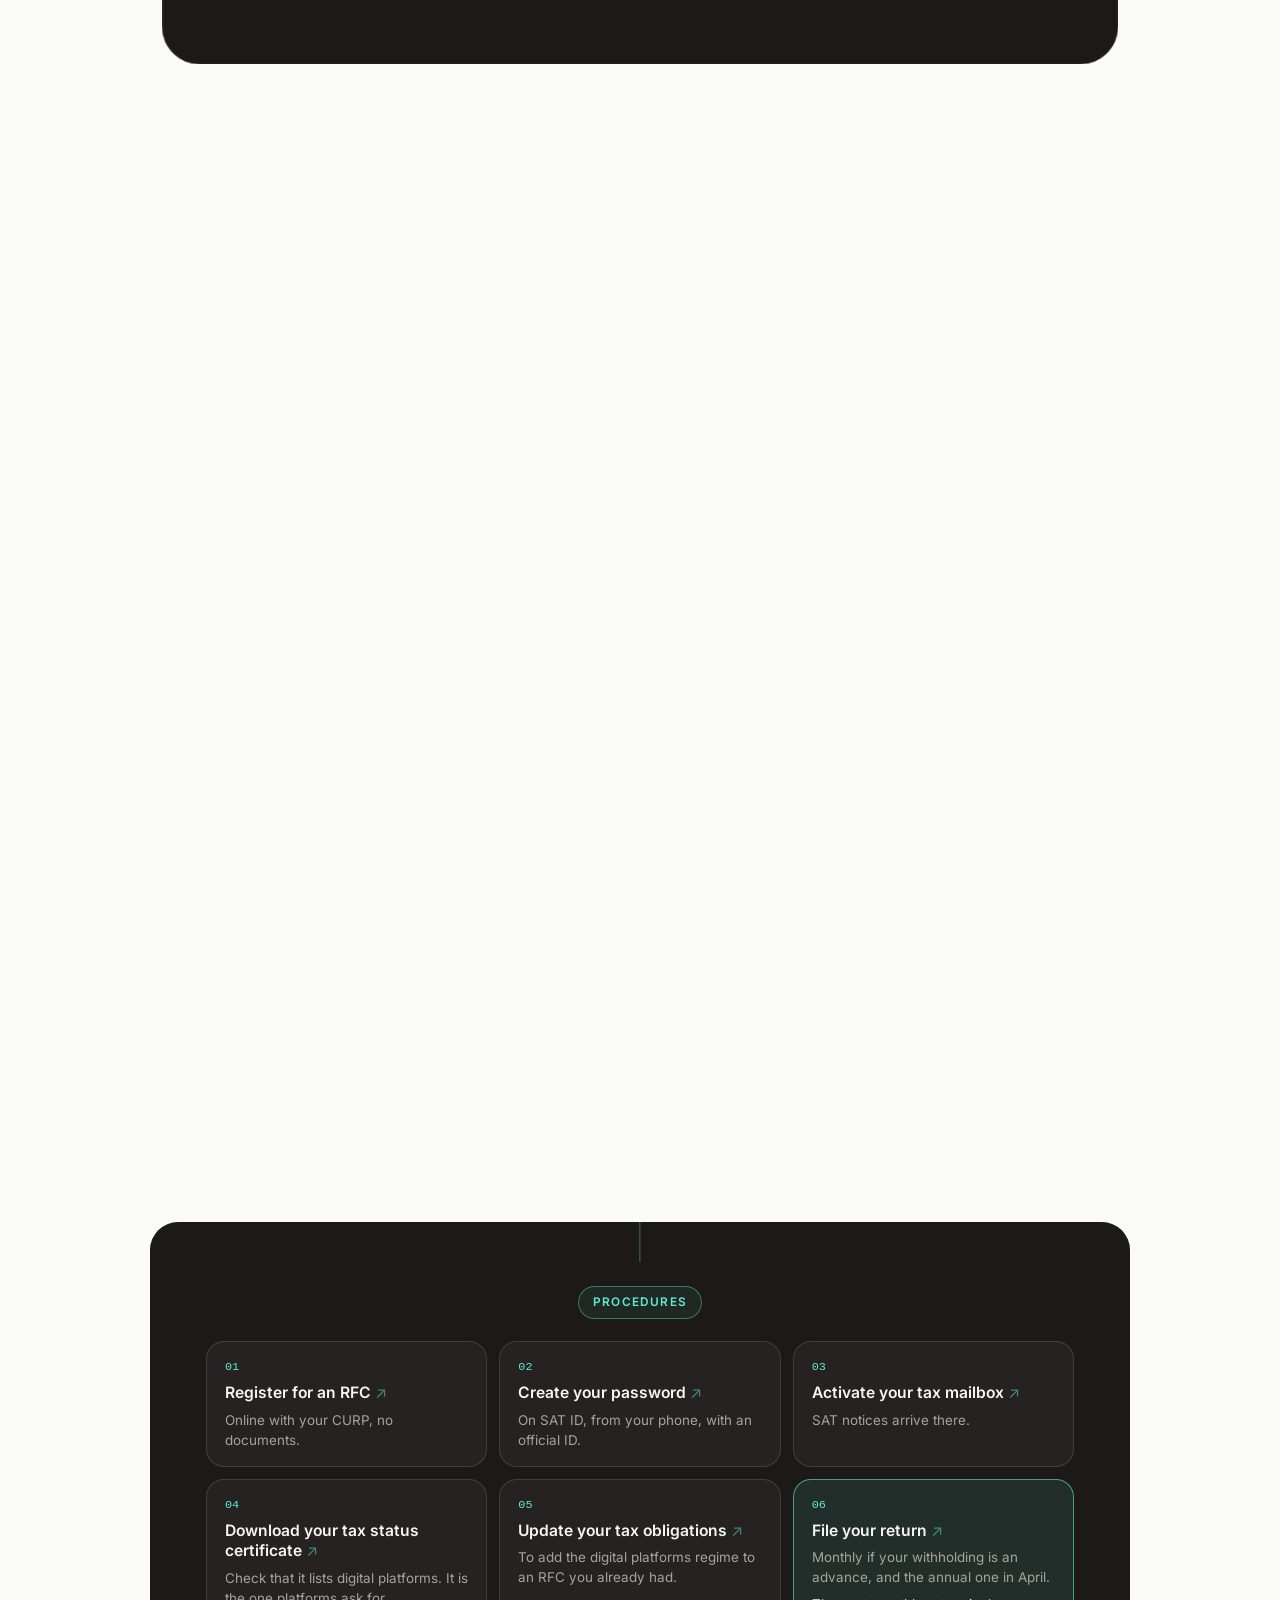
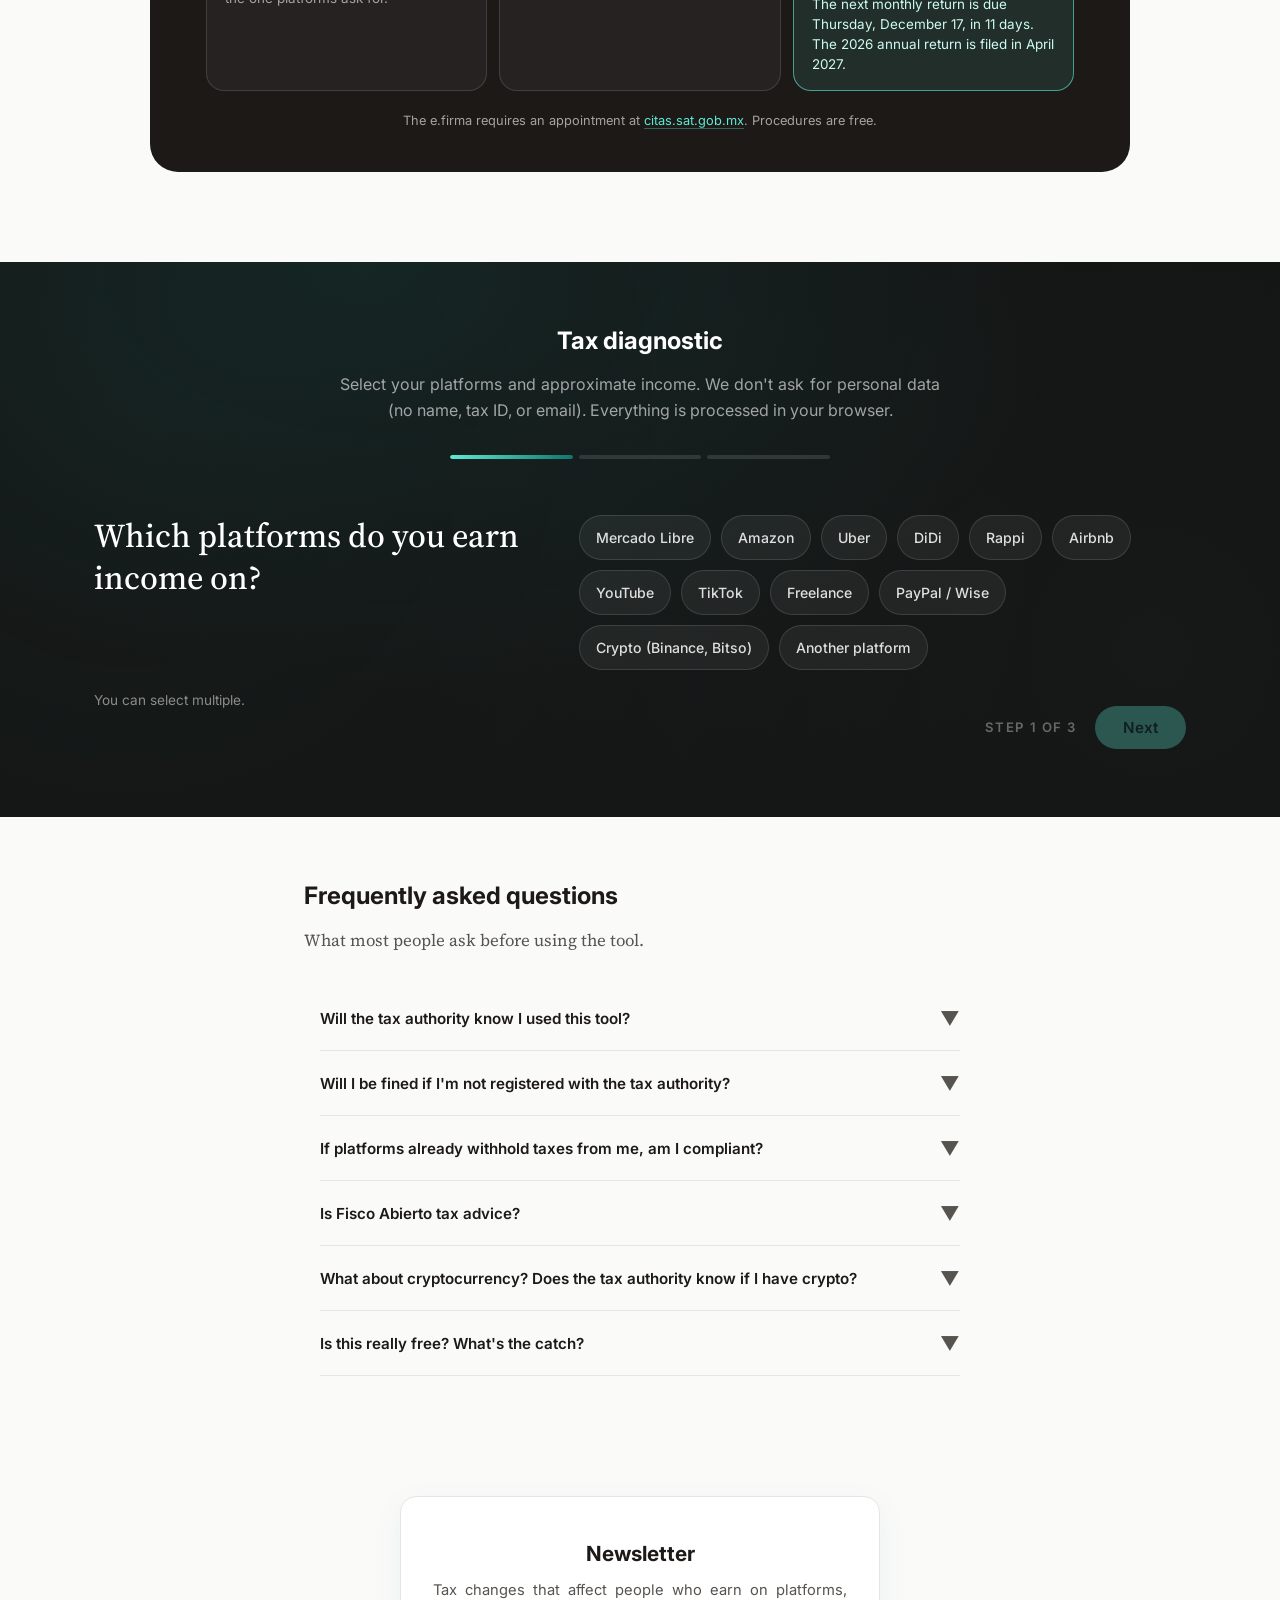
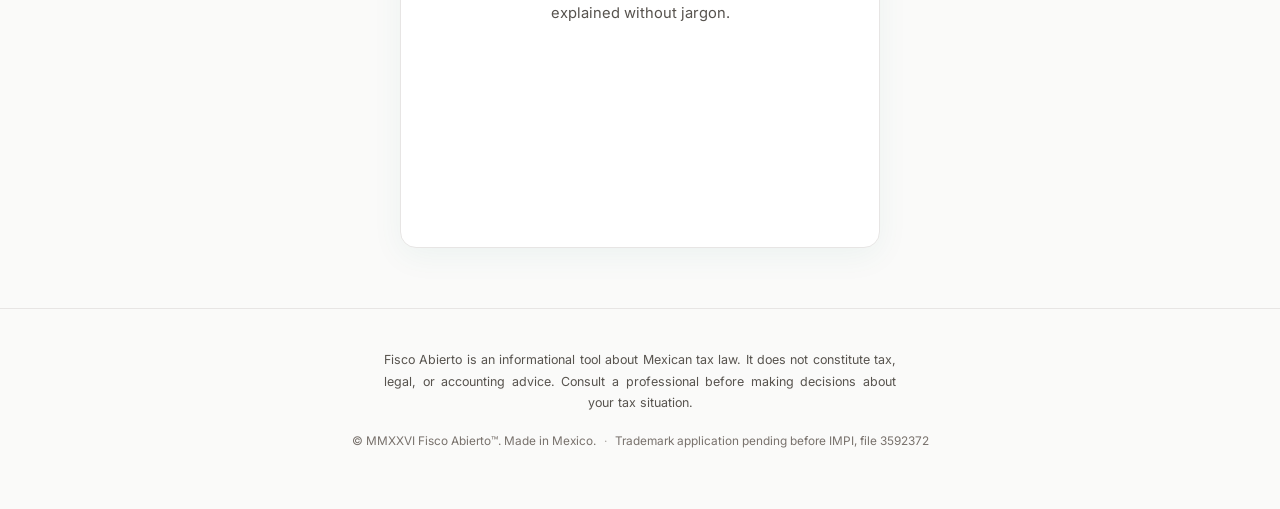
==== commit 0a4b6235: "Página Aprende con láminas; sitio, láminas y videos en usted; prosa justificada" ====
--- a/index.html
+++ b/index.html
@@ -3,9 +3,9 @@
 <head>
     <meta charset="UTF-8">
     <meta name="viewport" content="width=device-width, initial-scale=1.0">
-    <title>Fisco Abierto | Tu situación fiscal en la economía digital mexicana</title>
+    <title>Fisco Abierto | Su situación fiscal en la economía digital mexicana</title>
     <link rel="icon" type="image/svg+xml" href="favicon.svg">
-    <meta name="description" content="Herramienta gratuita para entender tus obligaciones fiscales si generas ingresos en plataformas digitales en México. Mercado Libre, Uber, Airbnb, freelance y más.">
+    <meta name="description" content="Herramienta gratuita para entender sus obligaciones fiscales si genera ingresos en plataformas digitales en México. Mercado Libre, Uber, Airbnb, freelance y más.">
     <link rel="preconnect" href="https://fonts.googleapis.com">
     <link rel="preconnect" href="https://fonts.gstatic.com" crossorigin>
     <link href="https://fonts.googleapis.com/css2?family=Inter:wght@400;500;600;700&family=Source+Serif+4:opsz,wght@8..60,400;8..60,500;8..60,700&display=swap" rel="stylesheet">
@@ -1916,6 +1916,22 @@
             .step-indicator { white-space: nowrap; }
             .btn-next, .btn-prev, .btn-results { padding: 12px 20px; }
         }
+
+        /* PROSA JUSTIFICADA (30 sep 2026, José): los párrafos de texto corrido
+           que no forman parte de un gráfico, como la transcripción bajo los
+           videos, las entradillas, la calculadora, el FAQ y los resultados del
+           diagnóstico. Con guiones silábicos para que en teléfono no se abran
+           huecos entre palabras; en los bloques centrados la última línea
+           sigue centrada. Los textos dentro de paneles y mapas no cambian. */
+        .blk-lead, .calc-contexto, .calc-anual, .calc-caveat, .calc-verdict,
+        .vid-text p, .faq-answer-inner, .profile-summary,
+        #sat-visibility-list li, #obligations-list li,
+        .newsletter-box p, #diagnostico .section-subtitle, .footer-fine {
+            text-align: justify;
+            -webkit-hyphens: auto;
+            hyphens: auto;
+        }
+        .newsletter-box p, #diagnostico .section-subtitle, .footer-fine { text-align-last: center; }
     </style>
 </head>
 <body>
@@ -1931,6 +1947,7 @@
             <span class="logo-word"><span class="logo-word-a">Fisco</span><span class="logo-word-b">Abierto</span></span>
         </a>
         <div class="nav-links">
+            <a href="aprende/" data-con-idioma="aprende/" data-i18n="nav.learn">Aprende</a>
             <a href="#faq" data-i18n="nav.faq">FAQ</a>
             <a href="#newsletter" data-i18n="nav.newsletter">Newsletter</a>
         </div>
@@ -1949,8 +1966,8 @@
 <section class="hero">
     <canvas id="heroCanvas"></canvas>
     <div class="container">
-        <h1><span class="hero-main" data-i18n="hero.title">¿Generas ingresos en plataformas digitales?</span><br><span class="hero-accent" data-i18n="hero.subtitle">Te decimos cuánto te retienen y qué declarar.</span></h1>
-        <p data-i18n="hero.description">Diagnóstico de tu situación fiscal en unos 2 minutos, gratis y sin pedir datos personales.</p>
+        <h1><span class="hero-main" data-i18n="hero.title">¿Genera ingresos en plataformas digitales?</span><br><span class="hero-accent" data-i18n="hero.subtitle">Le decimos cuánto le retienen y qué declarar.</span></h1>
+        <p data-i18n="hero.description">Diagnóstico de su situación fiscal en unos 2 minutos, gratis y sin pedir datos personales.</p>
         <a href="#diagnostico" class="hero-cta" data-i18n="hero.cta">Hacer mi diagnóstico fiscal</a>
     </div>
 </section>
@@ -1998,7 +2015,7 @@
                 </div>
                 <div class="stats-item">
                     <div class="stat-number" data-count="20" data-prefix="" data-suffix="%" data-decimals="0">20%</div>
-                    <div class="stat-label" data-i18n="stats.stat6">de tus ingresos por plataformas se retiene si no le das tu RFC a la plataforma</div>
+                    <div class="stat-label" data-i18n="stats.stat6">de sus ingresos por plataformas se retiene si no le da su RFC a la plataforma</div>
                     <div class="stat-source" data-i18n="stats.src6">Art. 113-C, fr. IV LISR</div>
                 </div>
                 <div class="stats-item">
@@ -2016,8 +2033,8 @@
 <section class="calc-section" id="calculadora">
     <div class="container blk-head-wrap">
         <div class="blk-head">
-            <h2 class="blk-title reveal"><span data-i18n="calc.titleA">Lo que retiene la plataforma y lo que</span> <span class="mark-hl" data-i18n="calc.titleMark">te deposita</span></h2>
-            <p class="blk-lead reveal reveal-delay-1" data-i18n="calc.lead">La plataforma cobra tu precio más el IVA, retiene una parte de cada impuesto y te deposita el resto. Elige tu actividad, indica si la plataforma tiene tu RFC y mueve la barra.</p>
+            <h2 class="blk-title reveal"><span data-i18n="calc.titleA">Lo que retiene la plataforma y lo que</span> <span class="mark-hl" data-i18n="calc.titleMark">le deposita</span></h2>
+            <p class="blk-lead reveal reveal-delay-1" data-i18n="calc.lead">La plataforma cobra el precio de su venta más el IVA, retiene una parte de cada impuesto y le deposita el resto. Elija su actividad, indique si le dio su RFC a la plataforma y mueva la barra.</p>
         </div>
     </div>
     <div class="container">
@@ -2028,15 +2045,15 @@
                 <button type="button" class="act-btn" data-act="transporte" data-i18n="calc.actTransporte">Transporte de pasajeros y entrega</button>
                 <button type="button" class="act-btn" data-act="hospedaje" data-i18n="calc.actHospedaje">Hospedaje</button>
             </div>
-            <div class="calc-rfc" role="group" aria-label="¿La plataforma tiene tu RFC?" data-i18n-aria="calc.rfcGroup">
-                <span class="calc-rfc-l" data-i18n="calc.rfcLabel">La plataforma tiene tu RFC</span>
+            <div class="calc-rfc" role="group" aria-label="¿Le dio su RFC a la plataforma?" data-i18n-aria="calc.rfcGroup">
+                <span class="calc-rfc-l" data-i18n="calc.rfcLabel">Le dio su RFC a la plataforma</span>
                 <button type="button" class="rfc-btn active" data-rfc="si" aria-pressed="true" data-i18n="calc.rfcSi">Sí</button>
                 <button type="button" class="rfc-btn" data-rfc="no" aria-pressed="false" data-i18n="calc.rfcNo">No</button>
             </div>
         </div>
 
         <div class="calc-slider">
-            <label for="calcRange" data-i18n="calc.sliderLabel">Lo que cobras al mes, sin IVA</label>
+            <label for="calcRange" data-i18n="calc.sliderLabel">Lo que usted cobra al mes, sin IVA</label>
             <div class="calc-amount" id="calcAmount" data-i18n-js>$20,000</div>
             <input type="range" id="calcRange" min="5000" max="60000" step="1000" value="20000" aria-describedby="calcAmount">
         </div>
@@ -2044,10 +2061,10 @@
         <div class="calc-recibo">
             <div class="recibo-bar" aria-hidden="true"><span class="rb-dep" id="rbDep" style="width:90.95%"></span><span class="rb-isr" id="rbIsr" style="width:2.16%"></span><span class="rb-iva" id="rbIva" style="width:6.9%"></span></div>
             <dl class="recibo-rows" aria-live="polite">
-                <div class="rr-total"><dt><span data-i18n="calc.rCobra">La plataforma cobra</span><small id="calcCobraNota" data-i18n-js>tu precio más $3,200 de IVA</small></dt><dd id="calcCobra">$23,200</dd></div>
+                <div class="rr-total"><dt><span data-i18n="calc.rCobra">La plataforma cobra</span><small id="calcCobraNota" data-i18n-js>el precio de su venta más $3,200 de IVA</small></dt><dd id="calcCobra">$23,200</dd></div>
                 <div class="rr-isr"><dt><i aria-hidden="true"></i><span id="calcIsrL" data-i18n-js>Retiene de ISR, 2.5%</span></dt><dd id="calcIsr" data-i18n-js>&minus;$500</dd></div>
                 <div class="rr-iva"><dt><i aria-hidden="true"></i><span id="calcIvaL" data-i18n-js>Retiene de IVA, la mitad</span></dt><dd id="calcIvaR" data-i18n-js>&minus;$1,600</dd></div>
-                <div class="rr-dep"><dt><i aria-hidden="true"></i><span data-i18n="calc.rDeposita">Te deposita</span><small data-i18n="calc.rComision">antes de su comisión</small></dt><dd id="calcDeposito">$21,100</dd></div>
+                <div class="rr-dep"><dt><i aria-hidden="true"></i><span data-i18n="calc.rDeposita">Le deposita</span><small data-i18n="calc.rComision">antes de su comisión</small></dt><dd id="calcDeposito">$21,100</dd></div>
             </dl>
             <p class="calc-contexto" id="calcContexto" data-i18n-js></p>
             <p class="calc-anual" id="calcAnual" data-i18n-js></p>
@@ -2068,13 +2085,13 @@
     <div class="container">
         <h2 class="vid-oculto" data-i18n="vid.title">Retenciones y reportes al SAT, en video</h2>
         <div class="vid-head">
-            <h3 class="vid-now" id="vidNow" aria-live="polite"><span class="vid-now-n" id="vidNowN">01</span><span id="vidNowT" data-i18n-js>Cómo te retienen</span></h3>
+            <h3 class="vid-now" id="vidNow" aria-live="polite"><span class="vid-now-n" id="vidNowN">01</span><span id="vidNowT" data-i18n-js>Cómo le retienen</span></h3>
             <button type="button" class="vid-play" id="vidPlay" aria-controls="vidPlayer" aria-label="Reproducir" data-i18n-aria="vid.play" data-estado="play">
                 <svg viewBox="0 0 16 16" aria-hidden="true" focusable="false"><path class="i-play" d="M4 2.5v11l9-5.5z"/><path class="i-pause" d="M4 2.5h3v11H4zM9 2.5h3v11H9z"/><path class="i-replay" d="M8 2.5a5.5 5.5 0 1 1-5.2 3.7l1.4.5A4 4 0 1 0 8 4v2L4.8 3.2 8 .5z"/></svg>
             </button>
         </div>
         <div class="vid-rail" role="group" aria-label="Videos" data-i18n-aria="vid.group">
-            <button type="button" class="vid-ch" data-vid="como-te-retienen" aria-pressed="true"><span class="vid-ch-track" aria-hidden="true"><span class="vid-ch-fill"></span></span><span class="vid-oculto">01 <span data-i18n="vid.tab1">Cómo te retienen</span></span></button>
+            <button type="button" class="vid-ch" data-vid="como-te-retienen" aria-pressed="true"><span class="vid-ch-track" aria-hidden="true"><span class="vid-ch-fill"></span></span><span class="vid-oculto">01 <span data-i18n="vid.tab1">Cómo le retienen</span></span></button>
             <button type="button" class="vid-ch" data-vid="con-rfc-sin-rfc" aria-pressed="false"><span class="vid-ch-track" aria-hidden="true"><span class="vid-ch-fill"></span></span><span class="vid-oculto">02 <span data-i18n="vid.tab2">Con RFC y sin RFC</span></span></button>
             <button type="button" class="vid-ch" data-vid="que-ve-el-sat" aria-pressed="false"><span class="vid-ch-track" aria-hidden="true"><span class="vid-ch-fill"></span></span><span class="vid-oculto">03 <span data-i18n="vid.tab3">Qué ve el SAT</span></span></button>
             <button type="button" class="vid-ch" data-vid="pago-definitivo-o-anticipo" aria-pressed="false"><span class="vid-ch-track" aria-hidden="true"><span class="vid-ch-fill"></span></span><span class="vid-oculto">04 <span data-i18n="vid.tab4">Pago definitivo o anticipo</span></span></button>
@@ -2095,7 +2112,7 @@
 <section class="map-section">
     <div class="container">
         <h2 class="blk-title reveal"><span data-i18n="map.titleA">Impuesto estatal sobre hospedaje por entidad,</span> <span class="num-hl" data-i18n="map.titleMark">del 2% al 6%</span></h2>
-        <p class="blk-lead reveal reveal-delay-2" data-i18n="map.lead">El impuesto sobre hospedaje es estatal, no federal, y cada congreso fija su propia tasa. En 27 de las 32 entidades la plataforma está obligada a retenerlo o enterarlo, así que probablemente ya lo estás pagando. En varios estados la tasa para departamentos y casas es más alta que la de los hoteles. Toca tu estado.</p>
+        <p class="blk-lead reveal reveal-delay-2" data-i18n="map.lead">El impuesto sobre hospedaje es estatal, no federal, y cada congreso fija su propia tasa. En 27 de las 32 entidades la plataforma está obligada a retenerlo o enterarlo, así que probablemente ya lo está pagando. En varios estados la tasa para departamentos y casas es más alta que la de los hoteles. Toque su estado.</p>
 
         <svg class="mxmap reveal reveal-delay-3" viewBox="0 0 793 498" xmlns="http://www.w3.org/2000/svg" role="group" aria-label="Mapa de México: impuesto estatal sobre hospedaje por entidad federativa" data-i18n-aria="map.aria">
             <g id="mxStates">
@@ -2144,7 +2161,7 @@
         </div>
 
         <div class="map-monto">
-            <label for="mapMonto" data-i18n="map.montoLabel">Lo que cobras al mes por hospedaje</label>
+            <label for="mapMonto" data-i18n="map.montoLabel">Lo que usted cobra al mes por hospedaje</label>
             <span class="map-monto-in"><span aria-hidden="true">$</span><input id="mapMonto" type="number" inputmode="numeric" min="0" max="10000000" step="500" value="15000"></span>
         </div>
         <div class="map-panel" id="mapPanel" aria-live="polite" data-i18n-js></div>
@@ -2202,11 +2219,11 @@
                         <blockquote class="tr-lit" id="trLit" lang="es" data-i18n-js>La retención se deberá efectuar sobre el total de los ingresos que efectivamente perciban las personas físicas por conducto de los citados medios […], sin incluir el impuesto al valor agregado. Esta retención tendrá el carácter de pago provisional.</blockquote>
                         <div class="tr-out">
                             <span class="chain-figure" id="trFig" data-i18n-js>2.5%</span>
-                            <p class="chain-what" id="trWhat" data-i18n-js>La plataforma retiene 2.5% de lo que te paga sin IVA si vendes, 2.1% si transportas o repartes y 4% si hospedas, y lo entrega al SAT como pago de tu ISR.</p>
+                            <p class="chain-what" id="trWhat" data-i18n-js>La plataforma retiene 2.5% de lo que le paga sin IVA si usted vende, 2.1% si transporta o reparte y 4% si hospeda, y lo entrega al SAT como pago del ISR que usted debe.</p>
                         </div>
                         <div class="tr-foot">
                             <a class="chain-cite" id="trCite" href="https://www.diputados.gob.mx/LeyesBiblio/pdf/LISR.pdf" target="_blank" rel="noopener noreferrer" data-i18n-js>Art. 113-A, párrafo tercero, LISR · 2.5%: LIF 2026, art. 25, fr. VI</a>
-                            <a class="tr-go" id="trGo" href="https://www.sat.gob.mx/portal/public/tramites/declaraciones-pf" target="_blank" rel="noopener noreferrer" data-i18n-js>06 · Presenta tu declaración</a>
+                            <a class="tr-go" id="trGo" href="https://www.sat.gob.mx/portal/public/tramites/declaraciones-pf" target="_blank" rel="noopener noreferrer" data-i18n-js>06 · Presente su declaración</a>
                         </div>
                     </div>
                 </div>
@@ -2217,12 +2234,12 @@
         <div class="tram-rama" id="tramites">
             <p class="tram-kicker" data-i18n="tram.kicker">Trámites</p>
             <ol class="tram-grid">
-                <li class="tram-item" id="tram-01"><a class="tram-card" href="https://www.sat.gob.mx/portal/public/tramites/inscripcion-y-aviso-al-rfc" target="_blank" rel="noopener noreferrer"><span class="tram-n">01</span><span class="tram-t" data-i18n="tram.t1">Inscríbete en el RFC</span><span class="tram-d" data-i18n="tram.d1">Con tu CURP, en línea y sin documentos.</span></a></li>
-                <li class="tram-item" id="tram-02"><a class="tram-card" href="https://satid.sat.gob.mx/" target="_blank" rel="noopener noreferrer"><span class="tram-n">02</span><span class="tram-t" data-i18n="tram.t2">Genera tu contraseña</span><span class="tram-d" data-i18n="tram.d2">En SAT ID, desde el celular, con tu identificación oficial.</span></a></li>
-                <li class="tram-item" id="tram-03"><a class="tram-card" href="https://www.sat.gob.mx/minisitio/BuzonTributario/index.html" target="_blank" rel="noopener noreferrer"><span class="tram-n">03</span><span class="tram-t" data-i18n="tram.t3">Habilita tu buzón tributario</span><span class="tram-d" data-i18n="tram.d3">Ahí te llegan los avisos del SAT.</span></a></li>
-                <li class="tram-item" id="tram-04"><a class="tram-card" href="https://www.sat.gob.mx/portal/public/tramites/constancia-de-situacion-fiscal" target="_blank" rel="noopener noreferrer"><span class="tram-n">04</span><span class="tram-t" data-i18n="tram.t4">Descarga tu constancia de situación fiscal</span><span class="tram-d" data-i18n="tram.d4">Revisa que diga plataformas tecnológicas. Es la que te pide la plataforma.</span></a></li>
-                <li class="tram-item" id="tram-05"><a class="tram-card" href="https://www.sat.gob.mx/portal/public/tramites/inscripcion-y-aviso-al-rfc" target="_blank" rel="noopener noreferrer"><span class="tram-n">05</span><span class="tram-t" data-i18n="tram.t5">Actualiza tus obligaciones</span><span class="tram-d" data-i18n="tram.d5">Para agregar el régimen de plataformas a un RFC que ya tenías.</span></a></li>
-                <li class="tram-item" id="tram-06"><a class="tram-card" href="https://www.sat.gob.mx/portal/public/tramites/declaraciones-pf" target="_blank" rel="noopener noreferrer"><span class="tram-n">06</span><span class="tram-t" data-i18n="tram.t6">Presenta tu declaración</span><span class="tram-d" data-i18n="tram.d6">Cada mes si tu retención es un anticipo, y la anual en abril.</span><span class="tram-plazo" id="tramPlazo" data-i18n-js></span></a></li>
+                <li class="tram-item" id="tram-01"><a class="tram-card" href="https://www.sat.gob.mx/portal/public/tramites/inscripcion-y-aviso-al-rfc" target="_blank" rel="noopener noreferrer"><span class="tram-n">01</span><span class="tram-t" data-i18n="tram.t1">Inscríbase en el RFC</span><span class="tram-d" data-i18n="tram.d1">Con su CURP, en línea y sin documentos.</span></a></li>
+                <li class="tram-item" id="tram-02"><a class="tram-card" href="https://satid.sat.gob.mx/" target="_blank" rel="noopener noreferrer"><span class="tram-n">02</span><span class="tram-t" data-i18n="tram.t2">Genere su contraseña</span><span class="tram-d" data-i18n="tram.d2">En SAT ID, desde el celular, con su identificación oficial.</span></a></li>
+                <li class="tram-item" id="tram-03"><a class="tram-card" href="https://www.sat.gob.mx/minisitio/BuzonTributario/index.html" target="_blank" rel="noopener noreferrer"><span class="tram-n">03</span><span class="tram-t" data-i18n="tram.t3">Habilite su buzón tributario</span><span class="tram-d" data-i18n="tram.d3">Ahí le llegan los avisos del SAT.</span></a></li>
+                <li class="tram-item" id="tram-04"><a class="tram-card" href="https://www.sat.gob.mx/portal/public/tramites/constancia-de-situacion-fiscal" target="_blank" rel="noopener noreferrer"><span class="tram-n">04</span><span class="tram-t" data-i18n="tram.t4">Descargue su constancia de situación fiscal</span><span class="tram-d" data-i18n="tram.d4">Revise que diga plataformas tecnológicas. Es la que le pide la plataforma.</span></a></li>
+                <li class="tram-item" id="tram-05"><a class="tram-card" href="https://www.sat.gob.mx/portal/public/tramites/inscripcion-y-aviso-al-rfc" target="_blank" rel="noopener noreferrer"><span class="tram-n">05</span><span class="tram-t" data-i18n="tram.t5">Actualice sus obligaciones</span><span class="tram-d" data-i18n="tram.d5">Para agregar el régimen de plataformas a un RFC que ya tenía.</span></a></li>
+                <li class="tram-item" id="tram-06"><a class="tram-card" href="https://www.sat.gob.mx/portal/public/tramites/declaraciones-pf" target="_blank" rel="noopener noreferrer"><span class="tram-n">06</span><span class="tram-t" data-i18n="tram.t6">Presente su declaración</span><span class="tram-d" data-i18n="tram.d6">Cada mes si su retención es un anticipo, y la anual en abril.</span><span class="tram-plazo" id="tramPlazo" data-i18n-js></span></a></li>
             </ol>
             <p class="tram-foot"><span data-i18n="tram.foot1">La e.firma se tramita con cita en</span> <a href="https://citas.sat.gob.mx/" target="_blank" rel="noopener noreferrer" data-i18n="tram.cita">citas.sat.gob.mx</a>. <span data-i18n="tram.foot6">Los trámites son gratuitos.</span></p>
         </div>
@@ -2234,7 +2251,7 @@
     <div class="container diag-wrap">
         <div class="diag-intro">
             <h2 data-i18n="diag.title">Diagnóstico fiscal</h2>
-            <p class="section-subtitle" data-i18n="diag.intro">Selecciona tus plataformas e ingresos aproximados. No pedimos datos personales (ni nombre, ni RFC, ni correo). Todo se procesa en tu navegador.</p>
+            <p class="section-subtitle" data-i18n="diag.intro">Seleccione sus plataformas e ingresos aproximados. No pedimos datos personales (ni nombre, ni RFC, ni correo). Todo se procesa en su navegador.</p>
         </div>
 
         <div class="diag-progress" aria-hidden="true"><span class="diag-seg done" data-seg="1"></span><span class="diag-seg" data-seg="2"></span><span class="diag-seg" data-seg="3"></span></div>
@@ -2242,8 +2259,8 @@
         <div id="diag-wizard">
             <!-- PASO 1: Plataformas -->
             <div class="diag-step active" data-step="1">
-                <p class="diag-question" data-i18n="diag.step1.question">¿En qué plataformas generas ingresos?</p>
-                <p class="diag-hint" data-i18n="diag.step1.hint">Puedes seleccionar varias.</p>
+                <p class="diag-question" data-i18n="diag.step1.question">¿En qué plataformas genera ingresos?</p>
+                <p class="diag-hint" data-i18n="diag.step1.hint">Puede seleccionar varias.</p>
                 <div class="platform-grid">
                     <button type="button" class="platform-btn" data-platform="meli" data-category="marketplace">
                         Mercado Libre
@@ -2291,7 +2308,7 @@
 
             <!-- PASO 2: Ingresos mensuales -->
             <div class="diag-step" data-step="2">
-                <p class="diag-question" data-i18n="diag.step2.question">¿Cuánto generas aproximadamente al mes en total?</p>
+                <p class="diag-question" data-i18n="diag.step2.question">¿Cuánto genera aproximadamente al mes en total?</p>
                 <p class="diag-hint" data-i18n="diag.step2.hint">No necesitamos la cifra exacta. Un rango es suficiente.</p>
                 <div class="income-options">
                     <button type="button" class="income-btn" data-income="bajo" data-i18n="diag.step2.income1">Menos de $10,000 MXN al mes</button>
@@ -2309,11 +2326,11 @@
 
             <!-- PASO 3: Situación fiscal + facturación -->
             <div class="diag-step" data-step="3">
-                <p class="diag-question" data-i18n="diag.step3.question">Dos preguntas sobre tu cumplimiento</p>
-                <p class="diag-hint" data-i18n="diag.step3.hint">Cada pregunta tiene una opción para cuando no sabes.</p>
+                <p class="diag-question" data-i18n="diag.step3.question">Dos preguntas sobre su cumplimiento</p>
+                <p class="diag-hint" data-i18n="diag.step3.hint">Cada pregunta tiene una opción para cuando no sabe.</p>
 
                 <div class="q-block" id="qFiscal">
-                <p class="q-label" data-i18n="diag.step3.fiscal">Tu situación ante el SAT:</p>
+                <p class="q-label" data-i18n="diag.step3.fiscal">Su situación ante el SAT:</p>
                 <div class="income-options">
                     <button type="button" class="income-btn" data-fiscal="ninguna" data-i18n="diag.step3.fiscal1">No estoy dado de alta en el SAT</button>
                     <button type="button" class="income-btn" data-fiscal="alta_sin_declarar" data-i18n="diag.step3.fiscal2">Estoy dado de alta pero no he declarado</button>
@@ -2324,7 +2341,7 @@
                 </div>
 
                 <div class="q-block q-hidden" id="qFactura">
-                <p class="q-label" data-i18n="diag.step3.invoices">¿Emites facturas (CFDI)?</p>
+                <p class="q-label" data-i18n="diag.step3.invoices">¿Emite facturas (CFDI)?</p>
                 <div class="income-options">
                     <button type="button" class="income-btn" data-factura="si_todas" data-i18n="diag.step3.invoice1">Sí, facturo todos mis ingresos</button>
                     <button type="button" class="income-btn" data-factura="algunas" data-i18n="diag.step3.invoice2">Solo facturo algunos</button>
@@ -2354,20 +2371,20 @@
                         <div class="risk-meter" aria-hidden="true"><div class="risk-meter-fill" id="risk-meter-fill"></div></div>
                     </div>
                     <div class="profile-summary" id="profile-summary"></div>
-                    <p class="results-cta"><span data-i18n="results.cta">¿Quieres estar al día con los cambios del SAT?</span> <a href="#newsletter" data-i18n="results.newsletter">Suscríbete al newsletter</a></p>
+                    <p class="results-cta"><span data-i18n="results.cta">¿Quiere estar al día con los cambios del SAT?</span> <a href="#newsletter" data-i18n="results.newsletter">Suscríbase al newsletter</a></p>
                     <button type="button" class="btn-restart" onclick="restartDiag()" data-i18n="results.restart">Hacer otro diagnóstico</button>
                 </div>
                 <div class="results-main">
                     <div class="result-section" id="sat-visibility">
-                        <h3 data-i18n="results.visibility">Lo que el SAT puede ver sobre tus operaciones</h3>
+                        <h3 data-i18n="results.visibility">Lo que el SAT puede ver sobre sus operaciones</h3>
                         <ul id="sat-visibility-list"></ul>
                     </div>
                     <div class="result-section" id="obligations">
-                        <h3 data-i18n="results.obligations">Obligaciones que probablemente tienes</h3>
+                        <h3 data-i18n="results.obligations">Obligaciones que probablemente tiene</h3>
                         <ul id="obligations-list"></ul>
                     </div>
                     <div class="result-section" id="actions">
-                        <h3 data-i18n="results.actions">Tus siguientes pasos</h3>
+                        <h3 data-i18n="results.actions">Sus siguientes pasos</h3>
                         <ul id="actions-list"></ul>
                     </div>
                 </div>
@@ -2388,7 +2405,7 @@
                     <span class="faq-arrow">▼</span>
                 </button>
                 <div class="faq-answer">
-                    <div class="faq-answer-inner" data-i18n="faq.a1">No. El diagnóstico corre completo en tu navegador, tus respuestas no se envían a ningún servidor y el sitio no usa analítica ni cookies propias. Como cualquier página, al abrirla tu navegador se conecta con GitHub Pages, que aloja el sitio y guarda la IP de cada visita por seguridad, con Google Fonts, que sirve las tipografías, y con Substack, que muestra el formulario de la newsletter. Ninguno recibe tus respuestas.</div>
+                    <div class="faq-answer-inner" data-i18n="faq.a1">No. El diagnóstico corre completo en su navegador, sus respuestas no se envían a ningún servidor y el sitio no usa analítica ni cookies propias. Como cualquier página, al abrirla su navegador se conecta con GitHub Pages, que aloja el sitio y guarda la IP de cada visita por seguridad, con Google Fonts, que sirve las tipografías, y con Substack, que muestra el formulario de la newsletter. Ninguno recibe sus respuestas.</div>
                 </div>
             </div>
             <div class="faq-item">
@@ -2397,8 +2414,8 @@
                     <span class="faq-arrow">▼</span>
                 </button>
                 <div class="faq-answer">
-                    <div class="faq-answer-inner" data-i18n="faq.a2">Si te inscribes por tu cuenta, antes de que el SAT descubra la omisión o te requiera, no hay multa por la inscripción tardía (arts. 73 y 79, fracción I CFF). La multa de $5,070 a $15,200 (art. 80, fracción I CFF, montos del Anexo 5 RMF 2026) aplica cuando el SAT descubre la omisión o te inscribes después de un requerimiento. Inscribirte por tu cuenta no borra los impuestos que no pagaste; esos se pagan con actualización y recargos (art. 21 CFF). Consulta a un contador para tu caso.</div>
-                    <p class="faq-do"><span class="faq-do-l" data-i18n="faq.doL">Qué hacer</span> <a href="#tram-01" data-tram="01" data-i18n="faq.do2">Inscríbete en el RFC</a></p>
+                    <div class="faq-answer-inner" data-i18n="faq.a2">Si se inscribe por su cuenta, antes de que el SAT descubra la omisión o le requiera, no hay multa por la inscripción tardía (arts. 73 y 79, fracción I CFF). La multa de $5,070 a $15,200 (art. 80, fracción I CFF, montos del Anexo 5 RMF 2026) aplica cuando el SAT descubre la omisión o se inscribe después de un requerimiento. Inscribirse por su cuenta no borra los impuestos que no pagó; esos se pagan con actualización y recargos (art. 21 CFF). Consulte a un contador para su caso.</div>
+                    <p class="faq-do"><span class="faq-do-l" data-i18n="faq.doL">Qué hacer</span> <a href="#tram-01" data-tram="01" data-i18n="faq.do2">Inscríbase en el RFC</a></p>
                 </div>
             </div>
             <div class="faq-item">
@@ -2407,8 +2424,8 @@
                     <span class="faq-arrow">▼</span>
                 </button>
                 <div class="faq-answer">
-                    <div class="faq-answer-inner" data-i18n="faq.a3">Solo si tus ingresos por plataformas del año pasado no excedieron $300,000 MXN y presentaste el aviso para que las retenciones de ISR e IVA sean tu pago definitivo (el aviso se presenta dentro de los 30 días siguientes a tu primer ingreso; Art. 113-B LISR y art. 18-M LIVA). Tener además sueldo o intereses no te saca de esa opción, aunque sí puede obligarte a declarar por esos otros ingresos. Si rebasas el umbral, pierdes la opción de forma permanente y las retenciones vuelven a ser un anticipo, no el pago completo.</div>
-                    <p class="faq-do"><span class="faq-do-l" data-i18n="faq.doL">Qué hacer</span> <a href="#tram-05" data-tram="05" data-i18n="faq.do3">Actualiza tus obligaciones</a></p>
+                    <div class="faq-answer-inner" data-i18n="faq.a3">Solo si sus ingresos por plataformas del año pasado no excedieron $300,000 MXN y presentó el aviso para que las retenciones de ISR e IVA sean su pago definitivo (el aviso se presenta dentro de los 30 días siguientes a su primer ingreso; Art. 113-B LISR y art. 18-M LIVA). Tener además sueldo o intereses no lo saca de esa opción, aunque sí puede obligarlo a declarar por esos otros ingresos. Si rebasa el umbral, pierde la opción de forma permanente y las retenciones vuelven a ser un anticipo, no el pago completo.</div>
+                    <p class="faq-do"><span class="faq-do-l" data-i18n="faq.doL">Qué hacer</span> <a href="#tram-05" data-tram="05" data-i18n="faq.do3">Actualice sus obligaciones</a></p>
                 </div>
             </div>
             <div class="faq-item">
@@ -2417,7 +2434,7 @@
                     <span class="faq-arrow">▼</span>
                 </button>
                 <div class="faq-answer">
-                    <div class="faq-answer-inner" data-i18n="faq.a4">No. Fisco Abierto es una herramienta informativa. Traducimos la ley y las reformas a un lenguaje que cualquier persona pueda entender, pero no sustituimos a un contador público o abogado fiscalista. Siempre recomendamos consultar a un profesional antes de tomar decisiones sobre tu situación fiscal.</div>
+                    <div class="faq-answer-inner" data-i18n="faq.a4">No. Fisco Abierto es una herramienta informativa. Traducimos la ley y las reformas a un lenguaje que cualquier persona pueda entender, pero no sustituimos a un contador público o abogado fiscalista. Siempre recomendamos consultar a un profesional antes de tomar decisiones sobre su situación fiscal.</div>
                 </div>
             </div>
             <div class="faq-item">
@@ -2426,7 +2443,7 @@
                     <span class="faq-arrow">▼</span>
                 </button>
                 <div class="faq-answer">
-                    <div class="faq-answer-inner" data-i18n="faq.a5">Si usas exchanges mexicanos como Bitso, sí, reportan al SAT. Si usas exchanges extranjeros como Binance, el SAT no tiene acceso directo, pero puede ver los depósitos que llegan a tu cuenta bancaria mexicana. En México no existe un régimen fiscal especial para criptomonedas; las ganancias se tratan como enajenación de bienes y son ingresos acumulables para ISR.</div>
+                    <div class="faq-answer-inner" data-i18n="faq.a5">Si usa exchanges mexicanos como Bitso, sí, reportan al SAT. Si usa exchanges extranjeros como Binance, el SAT no tiene acceso directo, pero puede ver los depósitos que llegan a su cuenta bancaria mexicana. En México no existe un régimen fiscal especial para criptomonedas; las ganancias se tratan como enajenación de bienes y son ingresos acumulables para ISR.</div>
                 </div>
             </div>
             <div class="faq-item">
@@ -2454,7 +2471,7 @@
             <!-- Formulario de respaldo por si el embed de Substack no carga -->
             <noscript>
                 <p class="newsletter-fallback">
-                    Suscríbete en <a href="https://fiscoabierto.substack.com" target="_blank">fiscoabierto.substack.com</a>
+                    Suscríbase en <a href="https://fiscoabierto.substack.com" target="_blank">fiscoabierto.substack.com</a>
                 </p>
             </noscript>
         </div>
@@ -2466,7 +2483,7 @@
 <!-- FOOTER -->
 <footer>
     <div class="container">
-        <p class="footer-fine" data-i18n="footer.disclaimer">Fisco Abierto es una herramienta informativa. No constituye asesoría fiscal, legal ni contable. Consulta a un profesional antes de tomar decisiones sobre tu situación fiscal.</p>
+        <p class="footer-fine" data-i18n="footer.disclaimer">Fisco Abierto es una herramienta informativa. No constituye asesoría fiscal, legal ni contable. Consulte a un profesional antes de tomar decisiones sobre su situación fiscal.</p>
         <p class="footer-copy">
             <span data-i18n="footer.copy">&copy; MMXXVI Fisco Abierto<sup>&trade;</sup>. Hecho en México.</span><span class="sep">&middot;</span><span class="footer-mark" data-i18n="footer.mark">Marca en trámite ante el IMPI, expediente 3592372</span>
         </p>
@@ -2480,13 +2497,14 @@
 const translations = {
     es: {
         'nav.diagnostic': 'Diagnóstico',
+        'nav.learn': 'Aprende',
         'nav.faq': 'FAQ',
         'nav.newsletter': 'Newsletter',
-        'meta.title': 'Fisco Abierto | Tu situación fiscal en la economía digital mexicana',
+        'meta.title': 'Fisco Abierto | Su situación fiscal en la economía digital mexicana',
         'verif.line': 'Verificado contra la ley el {fecha}',
-        'hero.title': '¿Generas ingresos en plataformas digitales?',
-        'hero.subtitle': 'Te decimos cuánto te retienen y qué declarar.',
-        'hero.description': 'Diagnóstico de tu situación fiscal en unos 2 minutos, gratis y sin pedir datos personales.',
+        'hero.title': '¿Genera ingresos en plataformas digitales?',
+        'hero.subtitle': 'Le decimos cuánto le retienen y qué declarar.',
+        'hero.description': 'Diagnóstico de su situación fiscal en unos 2 minutos, gratis y sin pedir datos personales.',
         'hero.cta': 'Hacer mi diagnóstico fiscal',
         'stats.title': 'Cifras de 2026 sobre la economía de plataformas en México',
         'stats.subtitle': 'Cada cifra lleva su fuente oficial.',
@@ -2495,7 +2513,7 @@
         'stats.stat3': 'es la retención de ISR por venta o servicio en plataformas durante 2026 (antes era 1%)',
         'stats.stat4': 'meses seguidos sin presentar sus declaraciones y una plataforma extranjera puede quedar bloqueada en México',
         'stats.stat5': 'de los trabajadores en México están en la informalidad',
-        'stats.stat6': 'de tus ingresos por plataformas se retiene si no le das tu RFC a la plataforma',
+        'stats.stat6': 'de sus ingresos por plataformas se retiene si no le da su RFC a la plataforma',
         'stats.src1': 'IMSS, comunicado 479/2026, cierre de agosto 2026',
         'stats.src2': 'DOF 18-sep-2026, corte al 31-ago-2026',
         'stats.src3': 'LIF 2026, art. 25, fr. VI (vigencia anual)',
@@ -2504,30 +2522,30 @@
         'stats.src6': 'Art. 113-C, fr. IV LISR',
         'stats.callout': '<strong>Desde el 1° de abril de 2026</strong> está en vigor el Art. 30-B del CFF, que obliga a las plataformas digitales a dar al SAT acceso en línea y <strong>en tiempo real</strong> a la información que permite comprobar su cumplimiento fiscal.',
         'calc.titleA': 'Lo que retiene la plataforma y lo que',
-        'calc.titleMark': 'te deposita',
-        'calc.lead': 'La plataforma cobra tu precio más el IVA, retiene una parte de cada impuesto y te deposita el resto. Elige tu actividad, indica si la plataforma tiene tu RFC y mueve la barra.',
+        'calc.titleMark': 'le deposita',
+        'calc.lead': 'La plataforma cobra el precio de su venta más el IVA, retiene una parte de cada impuesto y le deposita el resto. Elija su actividad, indique si le dio su RFC a la plataforma y mueva la barra.',
         'calc.activityGroup': 'Tipo de actividad',
-        'calc.sliderLabel': 'Lo que cobras al mes, sin IVA',
+        'calc.sliderLabel': 'Lo que usted cobra al mes, sin IVA',
         'calc.actVenta': 'Venta de bienes o servicios',
         'calc.actTransporte': 'Transporte de pasajeros y entrega',
         'calc.actHospedaje': 'Hospedaje',
-        'calc.rfcGroup': '¿La plataforma tiene tu RFC?',
-        'calc.rfcLabel': 'La plataforma tiene tu RFC',
+        'calc.rfcGroup': '¿Le dio su RFC a la plataforma?',
+        'calc.rfcLabel': 'Le dio su RFC a la plataforma',
         'calc.rfcSi': 'Sí',
         'calc.rfcNo': 'No',
         'calc.rCobra': 'La plataforma cobra',
-        'calc.rCobraNota': 'tu precio más {iva} de IVA',
+        'calc.rCobraNota': 'el precio de su venta más {iva} de IVA',
         'calc.rIsr': 'Retiene de ISR, {rate}',
         'calc.rIvaMitad': 'Retiene de IVA, la mitad',
         'calc.rIvaTodo': 'Retiene de IVA, todo',
-        'calc.rDeposita': 'Te deposita',
+        'calc.rDeposita': 'Le deposita',
         'calc.rComision': 'antes de su comisión',
         'calc.ctxVenta': 'En 2025, con la tasa de 1%, la retención de ISR por este monto era de {antes} al mes; en 2026 es de {ahora}.',
-        'calc.ctxIgual': 'Tu tasa de ISR es la misma que en 2025, porque la Ley de Ingresos 2026 solo cambió la de venta de bienes y servicios.',
-        'calc.ctxSinRfc': 'Con tu RFC en la plataforma te depositaría {dep}, {diff} más cada mes.',
-        'calc.ctxSinRfcGo': 'Inscríbete en el RFC',
-        'calc.anual': 'Al año, la plataforma entrega al SAT {isr} de ISR y {iva} de IVA a tu nombre.',
-        'calc.plazo': 'Si declaras cada mes, la próxima declaración vence el {fecha}, {cuando}.',
+        'calc.ctxIgual': 'Su tasa de ISR es la misma que en 2025, porque la Ley de Ingresos 2026 solo cambió la de venta de bienes y servicios.',
+        'calc.ctxSinRfc': 'Con su RFC en la plataforma le depositaría {dep}, {diff} más cada mes.',
+        'calc.ctxSinRfcGo': 'Inscríbase en el RFC',
+        'calc.anual': 'Al año, la plataforma entrega al SAT {isr} de ISR y {iva} de IVA a nombre de usted.',
+        'calc.plazo': 'Si declara cada mes, la próxima declaración vence el {fecha}, {cuando}.',
         'plazo.mensual': 'La próxima mensual vence el {fecha}, {cuando}.',
         'plazo.anual': 'La anual de {ej} vence el {fecha}, {cuando}.',
         'plazo.anualLejos': 'La anual de {ej} se presenta en abril de {sig}.',
@@ -2538,11 +2556,11 @@
         'calc.foot': 'Art. 113-A, párrafo tercero LISR (2.1% transporte y entrega, 4% hospedaje, 1% venta hasta 2025) · Art. 25, fracción VI de la LIF 2026, DOF 07-nov-2025 (2.5% venta en 2026) · Art. 113-C, fracción IV LISR (20% sin RFC) · Art. 18-J, fracción II, inciso a) LIVA (50% del IVA; 100% sin RFC), con IVA a la tasa general de 16% · Umbral del Art. 113-B LISR, medido sobre el ejercicio anterior · Plazos: art. 106 LISR y art. 12 CFF',
         'calc.pasoFinal': 'Qué trámites toca hacer',
         'calc.pasoAdvance': 'Dónde se presenta la declaración',
-        'calc.thFinal': 'Con lo que cobras no rebasas los $300,000 al año. Si el año pasado tampoco los rebasaste, puedes optar por que la retención sea tu pago definitivo de ISR; en ese caso lo retenido es tu impuesto y no se recupera en abril.',
-        'calc.thAdvance': 'Con lo que cobras rebasas los $300,000 al año. La opción de pago definitivo se mide con lo que ganaste el año anterior, así que rebasar el umbral este año te impide usarla el siguiente; si ya la tenías, la pierdes y no puedes volver a ella (Art. 113-B LISR). Sin esa opción, la retención es un anticipo que acreditas en tu declaración.',
+        'calc.thFinal': 'Con lo que cobra no rebasa los $300,000 al año. Si el año pasado tampoco los rebasó, puede optar por que la retención sea su pago definitivo de ISR; en ese caso lo retenido es su impuesto y no se recupera en abril.',
+        'calc.thAdvance': 'Con lo que cobra rebasa los $300,000 al año. La opción de pago definitivo se mide con lo que ganó el año anterior, así que rebasar el umbral este año le impide usarla el siguiente; si ya la tenía, la pierde y no puede volver a ella (Art. 113-B LISR). Sin esa opción, la retención es un anticipo que acredita en su declaración.',
         'vid.title': 'Retenciones y reportes al SAT, en video',
         'vid.group': 'Videos',
-        'vid.tab1': 'Cómo te retienen',
+        'vid.tab1': 'Cómo le retienen',
         'vid.tab2': 'Con RFC y sin RFC',
         'vid.tab3': 'Qué ve el SAT',
         'vid.tab4': 'Pago definitivo o anticipo',
@@ -2550,27 +2568,27 @@
         'vid.pause': 'Pausa',
         'vid.replay': 'Repetir',
         'vid.textLabel': 'Texto del video',
-        'vid.tx1': 'Vendes algo en una plataforma y el cliente paga en la app. Paga $1,000 del precio más $160 de IVA, y la plataforma cobra todo. Antes de pagarte, retiene $25 de ISR y $80 de IVA, y los entera al SAT. A ti te deposita $1,055, antes de restar su comisión. Cada mes le informa al SAT cuánto vendiste y te da un comprobante de lo retenido. Lo que retiene la plataforma cuenta a tu favor como anticipo de tus impuestos, o como pago definitivo si optas por el régimen del Art. 113-B LISR.',
-        'vid.tx2': 'Una venta de $1,000 más $160 de IVA. La plataforma cobra $1,160. Si le diste tu RFC, retiene 2.5% de ISR y 50% del IVA. Si no se lo diste, retiene 20% de ISR y todo el IVA. Sin RFC te retienen $255 más por cada $1,000 que vendes. La tasa depende de que le hayas dado tu RFC a la plataforma, aunque ya estés inscrito en el SAT.',
-        'vid.tx3': 'Desde el 1 de abril de 2026, las plataformas deben dar al SAT acceso en línea y en tiempo real. El acceso se limita a la información de sus sistemas que sirve para comprobar el cumplimiento fiscal. Además, cada mes le informan al SAT sobre cada persona que vende o presta servicios a través de ellas. Con esos datos, el SAT puede comparar lo que reporta la plataforma con lo que tú declaras. Lo que la plataforma registra de tus operaciones llega al SAT cada mes, y con el Art. 30-B el SAT puede consultarlo en línea.',
-        'vid.tx4': 'Lo que retiene la plataforma puede ser tu pago definitivo o un anticipo. Depende de cuánto ganaste por plataformas el año anterior. Si no pasaste de $300,000, puedes optar por que la retención sea tu pago definitivo. Si pasaste, la retención es un anticipo y declaras cada mes. Si un año rebasas el umbral, la opción se cierra desde el año siguiente. Con el pago definitivo no presentas declaraciones mensuales por esos ingresos, pero lo retenido ya no se recupera. Si ya tenías la opción y la pierdes, no puedes volver a ella.',
+        'vid.tx1': 'Usted vende algo en una plataforma y el cliente paga en la app. Paga $1,000 del precio más $160 de IVA, y la plataforma cobra todo. Antes de pagarle, retiene $25 de ISR y $80 de IVA, y los entera al SAT. A usted le deposita $1,055, antes de restar su comisión. Cada mes le informa al SAT cuánto vendió usted y le da un comprobante de lo retenido. Lo que retiene la plataforma cuenta a favor de usted como anticipo de sus impuestos, o como pago definitivo si opta por el régimen del Art. 113-B LISR.',
+        'vid.tx2': 'Una venta de $1,000 más $160 de IVA. La plataforma cobra $1,160. Si le dio su RFC, retiene 2.5% de ISR y 50% del IVA. Si no se lo dio, retiene 20% de ISR y todo el IVA. Sin RFC le retienen $255 más por cada $1,000 que vende. La tasa depende de que le haya dado su RFC a la plataforma, aunque ya esté inscrito en el SAT.',
+        'vid.tx3': 'Desde el 1 de abril de 2026, las plataformas deben dar al SAT acceso en línea y en tiempo real. El acceso se limita a la información de sus sistemas que sirve para comprobar el cumplimiento fiscal. Además, cada mes le informan al SAT sobre cada persona que vende o presta servicios a través de ellas. Con esos datos, el SAT puede comparar lo que reporta la plataforma con lo que usted declara. Lo que la plataforma registra de las operaciones de usted llega al SAT cada mes, y con el Art. 30-B el SAT puede consultarlo en línea.',
+        'vid.tx4': 'Lo que retiene la plataforma puede ser su pago definitivo o un anticipo. Depende de cuánto ganó por plataformas el año anterior. Si no pasó de $300,000, puede optar por que la retención sea su pago definitivo. Si pasó, la retención es un anticipo y declara cada mes. Si un año rebasa el umbral, la opción se cierra desde el año siguiente. Con el pago definitivo no presenta declaraciones mensuales por esos ingresos, pero lo retenido ya no se recupera. Si ya tenía la opción y la pierde, no puede volver a ella.',
         'map.titleA': 'Impuesto estatal sobre hospedaje por entidad,',
         'map.titleMark': 'del 2% al 6%',
-        'map.lead': 'El impuesto sobre hospedaje es estatal, no federal, y cada congreso fija su propia tasa. En 27 de las 32 entidades la plataforma está obligada a retenerlo o enterarlo, así que probablemente ya lo estás pagando. En varios estados la tasa para departamentos y casas es más alta que la de los hoteles. Toca tu estado.',
+        'map.lead': 'El impuesto sobre hospedaje es estatal, no federal, y cada congreso fija su propia tasa. En 27 de las 32 entidades la plataforma está obligada a retenerlo o enterarlo, así que probablemente ya lo está pagando. En varios estados la tasa para departamentos y casas es más alta que la de los hoteles. Toque su estado.',
         'map.aria': 'Mapa de México: impuesto estatal sobre hospedaje por entidad federativa',
         'map.l1': '2% a 2.5%', 'map.l2': '3% a 3.75%', 'map.l3': '4%', 'map.l4': '4.5% a 5%', 'map.l5': '6%',
         'map.lPartial': 'confirmación parcial',
         'map.creditPre': 'Geometría:',
         'map.creditMid': 'de',
         'map.panelNatName': 'Las 32 entidades cobran impuesto sobre hospedaje',
-        'map.panelNatText': 'La tasa cambia según la entidad donde esté el inmueble. Toca tu estado para ver la tuya, cuánto es en pesos, quién la retiene y el artículo que la fija.',
-        'map.montoLabel': 'Lo que cobras al mes por hospedaje',
+        'map.panelNatText': 'La tasa cambia según la entidad donde esté el inmueble. Toque su estado para ver la suya, cuánto es en pesos, quién la retiene y el artículo que la fija.',
+        'map.montoLabel': 'Lo que usted cobra al mes por hospedaje',
         'map.pesos': 'Sobre {monto} al mes son {imp} de impuesto estatal ({tasa}).',
         'map.basis': 'Fundamento: {f}.',
-        'map.ret_si': 'La plataforma está obligada a retenerlo o enterarlo, así que probablemente ya viene descontado de lo que te depositan.',
-        'map.ret_solidaria': 'La ley no obliga a la plataforma a retenerlo, pero la hace responsable solidaria del pago. Revisa si te lo están descontando.',
-        'map.ret_no': 'La ley no obliga a la plataforma a retenerlo ni a enterarlo. Si aplica, el pago te toca a ti.',
-        'map.ret_nv': 'No pudimos confirmar si la plataforma está obligada a retenerlo. No asumas que ya está pagado.',
+        'map.ret_si': 'La plataforma está obligada a retenerlo o enterarlo, así que probablemente ya viene descontado de lo que le depositan.',
+        'map.ret_solidaria': 'La ley no obliga a la plataforma a retenerlo, pero la hace responsable solidaria del pago. Revise si se lo están descontando.',
+        'map.ret_no': 'La ley no obliga a la plataforma a retenerlo ni a enterarlo. Si aplica, el pago le toca a usted.',
+        'map.ret_nv': 'No pudimos confirmar si la plataforma está obligada a retenerlo. No asuma que ya está pagado.',
         'trust.title': 'Fuentes oficiales',
         'trust.src1': 'Diario Oficial',
         'trust.src1s': 'reformas y decretos',
@@ -2593,38 +2611,38 @@
         'tr.tab4': 'Pago definitivo',
         'tr.tab5': 'Acceso del SAT',
         'tr.f5': 'En línea',
-        'tr.w1': 'La plataforma retiene 2.5% de lo que te paga sin IVA si vendes, 2.1% si transportas o repartes y 4% si hospedas, y lo entrega al SAT como pago de tu ISR.',
-        'tr.w2': 'Si la plataforma no tiene tu RFC, la retención de ISR sube a 20% de lo que cobras. En una venta de $1,000 son $200 en lugar de $25.',
-        'tr.w3': 'De cada $160 de IVA que cobras sobre una venta de $1,000, la plataforma entrega $80 al SAT a tu nombre. La otra mitad la declaras tú, salvo que la retención sea tu pago definitivo.',
-        'tr.w4': 'Si el año pasado tus ingresos por plataformas no pasaron de $300,000 y no tuviste otros, salvo sueldo o intereses, puedes pedir que lo retenido sea tu pago definitivo. Entonces ya no declaras cada mes por esos ingresos.',
-        'tr.w5': 'Desde el 1 de abril de 2026 el SAT puede consultar en línea lo que la plataforma registra de tus operaciones, solo para revisar el cumplimiento de impuestos. Si el SAT te escribe, lo hace por el buzón tributario.',
+        'tr.w1': 'La plataforma retiene 2.5% de lo que le paga sin IVA si usted vende, 2.1% si transporta o reparte y 4% si hospeda, y lo entrega al SAT como pago del ISR que usted debe.',
+        'tr.w2': 'Si usted no le dio su RFC a la plataforma, la retención de ISR sube a 20% de lo que cobra. En una venta de $1,000 son $200 en lugar de $25.',
+        'tr.w3': 'De cada $160 de IVA que usted cobra sobre una venta de $1,000, la plataforma entrega $80 al SAT a nombre de usted. La otra mitad la declara usted, salvo que la retención sea su pago definitivo.',
+        'tr.w4': 'Si el año pasado sus ingresos por plataformas no pasaron de $300,000 y no tuvo otros, salvo sueldo o intereses, puede pedir que lo retenido sea su pago definitivo. Entonces ya no declara cada mes por esos ingresos.',
+        'tr.w5': 'Desde el 1 de abril de 2026 el SAT puede consultar en línea lo que la plataforma registra de las operaciones de usted, solo para revisar el cumplimiento de impuestos. Si el SAT le escribe, lo hace por el buzón tributario.',
         'tr.c1': 'Art. 113-A, párrafo tercero, LISR · 2.5%: LIF 2026, art. 25, fr. VI',
         'tr.c2': 'Art. 113-C, fracción IV, LISR',
         'tr.c3': 'Art. 18-J, fracción II, inciso a), LIVA',
         'tr.c4': 'Art. 113-B, fracciones I y II, LISR',
         'tr.c5': 'Art. 30-B CFF, vigente desde el 1 de abril de 2026',
         'tram.kicker': 'Trámites',
-        'tram.t1': 'Inscríbete en el RFC',
-        'tram.d1': 'Con tu CURP, en línea y sin documentos.',
-        'tram.t2': 'Genera tu contraseña',
-        'tram.d2': 'En SAT ID, desde el celular, con tu identificación oficial.',
-        'tram.t3': 'Habilita tu buzón tributario',
-        'tram.d3': 'Ahí te llegan los avisos del SAT.',
-        'tram.t4': 'Descarga tu constancia de situación fiscal',
-        'tram.d4': 'Revisa que diga plataformas tecnológicas. Es la que te pide la plataforma.',
-        'tram.t5': 'Actualiza tus obligaciones',
-        'tram.d5': 'Para agregar el régimen de plataformas a un RFC que ya tenías.',
-        'tram.t6': 'Presenta tu declaración',
-        'tram.d6': 'Cada mes si tu retención es un anticipo, y la anual en abril.',
+        'tram.t1': 'Inscríbase en el RFC',
+        'tram.d1': 'Con su CURP, en línea y sin documentos.',
+        'tram.t2': 'Genere su contraseña',
+        'tram.d2': 'En SAT ID, desde el celular, con su identificación oficial.',
+        'tram.t3': 'Habilite su buzón tributario',
+        'tram.d3': 'Ahí le llegan los avisos del SAT.',
+        'tram.t4': 'Descargue su constancia de situación fiscal',
+        'tram.d4': 'Revise que diga plataformas tecnológicas. Es la que le pide la plataforma.',
+        'tram.t5': 'Actualice sus obligaciones',
+        'tram.d5': 'Para agregar el régimen de plataformas a un RFC que ya tenía.',
+        'tram.t6': 'Presente su declaración',
+        'tram.d6': 'Cada mes si su retención es un anticipo, y la anual en abril.',
         'tram.foot1': 'La e.firma se tramita con cita en',
         'tram.cita': 'citas.sat.gob.mx',
         'tram.foot6': 'Los trámites son gratuitos.',
         'diag.title': 'Diagnóstico fiscal',
-        'diag.intro': 'Selecciona tus plataformas e ingresos aproximados. No pedimos datos personales (ni nombre, ni RFC, ni correo). Todo se procesa en tu navegador.',
-        'diag.step1.question': '¿En qué plataformas generas ingresos?',
-        'diag.step1.hint': 'Puedes seleccionar varias.',
+        'diag.intro': 'Seleccione sus plataformas e ingresos aproximados. No pedimos datos personales (ni nombre, ni RFC, ni correo). Todo se procesa en su navegador.',
+        'diag.step1.question': '¿En qué plataformas genera ingresos?',
+        'diag.step1.hint': 'Puede seleccionar varias.',
         'diag.step1.indicator': 'Paso 1 de 3',
-        'diag.step2.question': '¿Cuánto generas aproximadamente al mes en total?',
+        'diag.step2.question': '¿Cuánto genera aproximadamente al mes en total?',
         'diag.step2.hint': 'No necesitamos la cifra exacta. Un rango es suficiente.',
         'diag.step2.income1': 'Menos de $10,000 MXN al mes',
         'diag.step2.income2': 'Entre $10,000 y $25,000 MXN al mes',
@@ -2633,15 +2651,15 @@
         'diag.step2.income4': 'Entre $50,000 y $150,000 MXN al mes',
         'diag.step2.income5': 'Más de $150,000 MXN al mes',
         'diag.step2.indicator': 'Paso 2 de 3',
-        'diag.step3.question': 'Dos preguntas sobre tu cumplimiento',
-        'diag.step3.hint': 'Cada pregunta tiene una opción para cuando no sabes.',
-        'diag.step3.fiscal': 'Tu situación ante el SAT:',
+        'diag.step3.question': 'Dos preguntas sobre su cumplimiento',
+        'diag.step3.hint': 'Cada pregunta tiene una opción para cuando no sabe.',
+        'diag.step3.fiscal': 'Su situación ante el SAT:',
         'diag.step3.fiscal1': 'No estoy dado de alta en el SAT',
         'diag.step3.fiscal2': 'Estoy dado de alta pero no he declarado',
         'diag.step3.fiscal3': 'Declaro pero no sé si incluyo todo',
         'diag.step3.fiscal4': 'Estoy al corriente con mis declaraciones',
         'diag.step3.fiscal5': 'No sé / No estoy seguro',
-        'diag.step3.invoices': '¿Emites facturas (CFDI)?',
+        'diag.step3.invoices': '¿Emite facturas (CFDI)?',
         'diag.step3.invoice1': 'Sí, facturo todos mis ingresos',
         'diag.step3.invoice2': 'Solo facturo algunos',
         'diag.step3.invoice3': 'No emito facturas',
@@ -2652,44 +2670,45 @@
         'diag.results': 'Ver mi diagnóstico',
         'diag.step1.other': 'Otra plataforma',
         'results.riskLabel': 'Nivel de exposición ante el SAT',
-        'results.visibility': 'Lo que el SAT puede ver sobre tus operaciones',
-        'results.obligations': 'Obligaciones que probablemente tienes',
-        'results.actions': 'Tus siguientes pasos',
-        'pasos.oblig': 'Para que tu RFC quede en el régimen de plataformas tecnológicas.',
-        'pasos.revisa': 'Ahí ves si estás inscrito, en qué régimen y qué obligaciones tienes.',
-        'pasos.sinPass': 'Si no puedes entrar al portal, con la contraseña lo resuelves.',
-        'pasos.cfdiT': 'Emite tus facturas (CFDI)',
-        'pasos.cfdiD': 'Gratis en el portal del SAT, con tu contraseña o e.firma.',
+        'results.visibility': 'Lo que el SAT puede ver sobre sus operaciones',
+        'results.obligations': 'Obligaciones que probablemente tiene',
+        'results.actions': 'Sus siguientes pasos',
+        'pasos.oblig': 'Para que su RFC quede en el régimen de plataformas tecnológicas.',
+        'pasos.revisa': 'Ahí ve si está inscrito, en qué régimen y qué obligaciones tiene.',
+        'pasos.sinPass': 'Si no puede entrar al portal, con la contraseña lo resuelve.',
+        'pasos.cfdiT': 'Emita sus facturas (CFDI)',
+        'pasos.cfdiD': 'Gratis en el portal del SAT, con su contraseña o e.firma.',
         'pasos.contador': 'Si hay meses sin declarar, un contador puede calcular lo pendiente antes de que lo haga el SAT.',
-        'pasos.mapea': 'Con más de dos plataformas, lleva un registro de cuánto te paga cada una; lo vas a necesitar para declarar.',
-        'results.cta': '¿Quieres estar al día con los cambios del SAT?',
-        'results.newsletter': 'Suscríbete al newsletter',
+        'pasos.mapea': 'Con más de dos plataformas, lleve un registro de cuánto le paga cada una; lo va a necesitar para declarar.',
+        'results.cta': '¿Quiere estar al día con los cambios del SAT?',
+        'results.newsletter': 'Suscríbase al newsletter',
         'results.restart': 'Hacer otro diagnóstico',
         'faq.title': 'Preguntas frecuentes',
         'faq.subtitle': 'Lo que la mayoría se pregunta antes de usar la herramienta.',
         'faq.doL': 'Qué hacer',
-        'faq.do2': 'Inscríbete en el RFC',
-        'faq.do3': 'Actualiza tus obligaciones',
+        'faq.do2': 'Inscríbase en el RFC',
+        'faq.do3': 'Actualice sus obligaciones',
         'faq.q1': '¿El SAT se va a enterar de que usé esta herramienta?',
-        'faq.a1': 'No. El diagnóstico corre completo en tu navegador, tus respuestas no se envían a ningún servidor y el sitio no usa analítica ni cookies propias. Como cualquier página, al abrirla tu navegador se conecta con GitHub Pages, que aloja el sitio y guarda la IP de cada visita por seguridad, con Google Fonts, que sirve las tipografías, y con Substack, que muestra el formulario de la newsletter. Ninguno recibe tus respuestas.',
+        'faq.a1': 'No. El diagnóstico corre completo en su navegador, sus respuestas no se envían a ningún servidor y el sitio no usa analítica ni cookies propias. Como cualquier página, al abrirla su navegador se conecta con GitHub Pages, que aloja el sitio y guarda la IP de cada visita por seguridad, con Google Fonts, que sirve las tipografías, y con Substack, que muestra el formulario de la newsletter. Ninguno recibe sus respuestas.',
         'faq.q2': '¿Me van a multar si no estoy dado de alta en el SAT?',
-        'faq.a2': 'Si te inscribes por tu cuenta, antes de que el SAT descubra la omisión o te requiera, no hay multa por la inscripción tardía (arts. 73 y 79, fracción I CFF). La multa de $5,070 a $15,200 (art. 80, fracción I CFF, montos del Anexo 5 RMF 2026) aplica cuando el SAT descubre la omisión o te inscribes después de un requerimiento. Inscribirte por tu cuenta no borra los impuestos que no pagaste; esos se pagan con actualización y recargos (art. 21 CFF). Consulta a un contador para tu caso.',
+        'faq.a2': 'Si se inscribe por su cuenta, antes de que el SAT descubra la omisión o le requiera, no hay multa por la inscripción tardía (arts. 73 y 79, fracción I CFF). La multa de $5,070 a $15,200 (art. 80, fracción I CFF, montos del Anexo 5 RMF 2026) aplica cuando el SAT descubre la omisión o se inscribe después de un requerimiento. Inscribirse por su cuenta no borra los impuestos que no pagó; esos se pagan con actualización y recargos (art. 21 CFF). Consulte a un contador para su caso.',
         'faq.q3': 'Si las plataformas ya me retienen impuestos, ¿ya cumplí?',
-        'faq.a3': 'Solo si tus ingresos por plataformas del año pasado no excedieron $300,000 MXN y presentaste el aviso para que las retenciones de ISR e IVA sean tu pago definitivo (el aviso se presenta dentro de los 30 días siguientes a tu primer ingreso; Art. 113-B LISR y art. 18-M LIVA). Tener además sueldo o intereses no te saca de esa opción, aunque sí puede obligarte a declarar por esos otros ingresos. Si rebasas el umbral, pierdes la opción de forma permanente y las retenciones vuelven a ser un anticipo, no el pago completo.',
+        'faq.a3': 'Solo si sus ingresos por plataformas del año pasado no excedieron $300,000 MXN y presentó el aviso para que las retenciones de ISR e IVA sean su pago definitivo (el aviso se presenta dentro de los 30 días siguientes a su primer ingreso; Art. 113-B LISR y art. 18-M LIVA). Tener además sueldo o intereses no lo saca de esa opción, aunque sí puede obligarlo a declarar por esos otros ingresos. Si rebasa el umbral, pierde la opción de forma permanente y las retenciones vuelven a ser un anticipo, no el pago completo.',
         'faq.q4': '¿Fisco Abierto es asesoría fiscal?',
-        'faq.a4': 'No. Fisco Abierto es una herramienta informativa. Traducimos la ley y las reformas a un lenguaje que cualquier persona pueda entender, pero no sustituimos a un contador público o abogado fiscalista. Siempre recomendamos consultar a un profesional antes de tomar decisiones sobre tu situación fiscal.',
+        'faq.a4': 'No. Fisco Abierto es una herramienta informativa. Traducimos la ley y las reformas a un lenguaje que cualquier persona pueda entender, pero no sustituimos a un contador público o abogado fiscalista. Siempre recomendamos consultar a un profesional antes de tomar decisiones sobre su situación fiscal.',
         'faq.q5': '¿Qué pasa con las criptomonedas? ¿El SAT sabe si tengo crypto?',
-        'faq.a5': 'Si usas exchanges mexicanos como Bitso, sí, reportan al SAT. Si usas exchanges extranjeros como Binance, el SAT no tiene acceso directo, pero puede ver los depósitos que llegan a tu cuenta bancaria mexicana. En México no existe un régimen fiscal especial para criptomonedas; las ganancias se tratan como enajenación de bienes y son ingresos acumulables para ISR.',
+        'faq.a5': 'Si usa exchanges mexicanos como Bitso, sí, reportan al SAT. Si usa exchanges extranjeros como Binance, el SAT no tiene acceso directo, pero puede ver los depósitos que llegan a su cuenta bancaria mexicana. En México no existe un régimen fiscal especial para criptomonedas; las ganancias se tratan como enajenación de bienes y son ingresos acumulables para ISR.',
         'faq.q6': '¿Esto de verdad es gratis? ¿Cuál es el truco?',
         'faq.a6': 'No hay costo. Fisco Abierto no vende cursos ni asesoría, y el diagnóstico no pide ni envía datos personales. Es un proyecto de portafolio profesional.',
         'newsletter.title': 'Newsletter',
         'newsletter.description': 'Los cambios fiscales que afectan a quien gana dinero en plataformas, explicados sin tecnicismos.',
-        'footer.disclaimer': 'Fisco Abierto es una herramienta informativa. No constituye asesoría fiscal, legal ni contable. Consulta a un profesional antes de tomar decisiones sobre tu situación fiscal.',
+        'footer.disclaimer': 'Fisco Abierto es una herramienta informativa. No constituye asesoría fiscal, legal ni contable. Consulte a un profesional antes de tomar decisiones sobre su situación fiscal.',
         'footer.copy': '© MMXXVI Fisco Abierto™. Hecho en México.',
         'footer.mark': 'Marca en trámite ante el IMPI, expediente 3592372',
     },
     en: {
         'nav.diagnostic': 'Diagnostic',
+        'nav.learn': 'Learn',
         'nav.faq': 'FAQ',
         'nav.newsletter': 'Newsletter',
         'meta.title': 'Fisco Abierto | Your tax situation in Mexico\'s digital economy',
@@ -2950,6 +2969,12 @@
         }
     });
 
+    // Los enlaces a otras páginas del sitio (Aprende) llevan el idioma activo:
+    // la otra página lo resuelve primero por ?lang=, así el cambio no lo pierde.
+    document.querySelectorAll('a[data-con-idioma]').forEach(function (a) {
+        a.setAttribute('href', a.dataset.conIdioma + '?lang=' + lang);
+    });
+
     // Handle FAQ questions separately (preserve arrow span)
     for (var i = 1; i <= 6; i++) {
         var el = document.querySelector('[data-i18n="faq.q' + i + '"]');
@@ -3200,7 +3225,7 @@
     var panel = document.getElementById('mapPanel');
     if (!group || !panel) return;
 
-    var ST = {"agu": {"n": "Aguascalientes", "t": 3.0, "f": "Ley de Hacienda del Estado, art. 41", "r": "si", "nota": "", "nota_en": "", "b": 2}, "bcn": {"n": "Baja California", "t": 5.0, "f": "Ley de Ingresos 2026, art. 6, a la que remite el art. 130 de la Ley de Hacienda", "r": "si", "nota": "Los moteles pagan 7%. La tasa la fija la Ley de Ingresos cada año, no la Ley de Hacienda, así que cambia con más facilidad.", "nota_en": "Motels pay 7%. The rate is set each year by the Revenue Law, not by the Finance Law, so it changes more easily.", "b": 4}, "bcs": {"n": "Baja California Sur", "t": 4.0, "f": "Ley de Hacienda del Estado, art. 16", "r": "nv", "nota": "Tasa con alta confianza pero sin confirmar en fuente oficial vigente: el sitio del Congreso de BCS no respondía al momento de la consulta.", "nota_en": "High-confidence rate, but not confirmed in the current official text: the BCS Congress website was not responding when we checked.", "b": 3}, "cam": {"n": "Campeche", "t": 2.0, "f": "Ley de Hacienda del Estado, art. 32", "r": "si", "nota": "La reforma de diciembre de 2023 quitó la mención expresa a plataformas, pero la obligación del intermediario sigue viva en el art. 29.", "nota_en": "The December 2023 reform removed the express mention of platforms, but the intermediary's obligation survives in art. 29.", "b": 1}, "chp": {"n": "Chiapas", "t": 2.0, "f": "Código de la Hacienda Pública del Estado, art. 240, fracción I", "r": "si", "nota": "Los moteles pagan 5%. El hospedaje por plataforma está expresamente en el 2%.", "nota_en": "Motels pay 5%. Platform lodging is expressly placed in the 2% bracket.", "b": 1}, "chh": {"n": "Chihuahua", "t": 4.0, "ef": 4.24, "f": "Ley de Hacienda del Estado, art. 49", "r": "si", "nota": "Encima se causa el impuesto adicional universitario, 6% sobre el impuesto, así que la carga efectiva es 4.24%. La ley obliga a la plataforma a entregar tus datos, incluida la CLABE donde recibes depósitos.", "nota_en": "On top of it there is a university surtax of 6% on the tax itself, so the effective burden is 4.24%. The law requires the platform to hand over your data, including the CLABE where you receive deposits.", "b": 3}, "coa": {"n": "Coahuila", "t": 3.0, "f": "Ley de Hacienda del Estado, art. 36", "r": "si", "nota": "La obligación de retener aplica solo a departamentos, casas, campamentos y paraderos, no a hoteles.", "nota_en": "The withholding obligation applies only to apartments, houses, campsites and rest stops, not to hotels.", "b": 2}, "col": {"n": "Colima", "t": 3.0, "f": "Ley de Hacienda del Estado, art. 41 C, fracción I", "r": "si", "nota": "Los moteles pagan 5%. La ley menciona a las plataformas digitales por su nombre.", "nota_en": "Motels pay 5%. The law names digital platforms explicitly.", "b": 2}, "cmx": {"n": "Ciudad de México", "t": 5.0, "f": "Código Fiscal de la Ciudad de México, art. 164, párrafo tercero", "r": "si", "nota": "Los hoteles y hostales pagan 3.5%. El 5% aplica justamente a departamentos y casas cuando cobra un intermediario.", "nota_en": "Hotels and hostels pay 3.5%. The 5% applies precisely to apartments and houses when an intermediary collects the payment.", "b": 4}, "dur": {"n": "Durango", "t": 3.0, "f": "Ley de Hacienda del Estado, art. 24", "r": "si", "nota": "Los moteles pagan 5%.", "nota_en": "Motels pay 5%.", "b": 2}, "gua": {"n": "Guanajuato", "t": 4.0, "f": "Ley de Hacienda para el Estado, art. 55", "r": "si", "nota": "El 4% del art. 37-A de la misma ley es el impuesto cedular, un impuesto distinto.", "nota_en": "The 4% in art. 37-A of the same law is the cedular tax, a different tax.", "b": 3}, "gro": {"n": "Guerrero", "t": 5.0, "f": "Ley Número 419 de Hacienda del Estado, arts. 57 y 60", "r": "nv", "nota": "Los hoteles pagan 4%. El 5% aplica al Alojamiento Turístico Eventual, que la ley define como alojamiento en inmuebles no hoteleros, directo o a través de plataformas digitales (art. 57). No confirmamos si la plataforma está obligada a retener.", "nota_en": "Hotels pay 4%. The 5% applies to Occasional Tourist Lodging, which the law defines as lodging in non-hotel properties, provided directly or through digital platforms (art. 57). We could not confirm whether the platform is required to withhold.", "b": 4}, "hid": {"n": "Hidalgo", "t": 2.5, "f": "Ley de Hacienda del Estado, art. 31", "r": "si", "nota": "Con la reforma del 31 de diciembre de 2025 la plataforma quedó como retenedora solidaria y debe darte constancia de la retención.", "nota_en": "Since the reform of 31 December 2025 the platform is a jointly liable withholding agent and must give you a withholding certificate.", "b": 1}, "jal": {"n": "Jalisco", "t": 5.0, "f": "Ley de Ingresos 2026, art. 12, a la que remite el art. 51 de la Ley de Hacienda", "r": "si", "nota": "Varias fuentes publican 4% para Jalisco; la Ley de Ingresos 2026 dice 5.0%.", "nota_en": "Several sources publish 4% for Jalisco; the 2026 Revenue Law says 5.0%.", "b": 4}, "mex": {"n": "Estado de México", "t": 4.0, "f": "Código Financiero del Estado, art. 69 B", "r": "si", "nota": "La obligación de la plataforma no está en el Código sino en reglas administrativas, la Regla B.3.1. Hay un subsidio del 50% para estancias de más de 15 días.", "nota_en": "The platform's obligation is not in the Code but in administrative rules, Rule B.3.1. There is a 50% subsidy for stays longer than 15 days.", "b": 3}, "mic": {"n": "Michoacán", "t": 3.0, "f": "Ley de Hacienda del Estado, art. 14", "r": "si", "nota": "", "nota_en": "", "b": 2}, "mor": {"n": "Morelos", "t": 3.75, "f": "Ley General de Hacienda del Estado, art. 26", "r": "si", "nota": "La plataforma es obligada solidaria del anfitrión, no solo retenedora.", "nota_en": "The platform is jointly liable with the host, not just a withholding agent.", "b": 2}, "nay": {"n": "Nayarit", "t": 5.0, "f": "Ley de Hacienda del Estado, art. 62", "r": "si", "nota": "La plataforma entera el impuesto cuando el pago se cubre a través de ella.", "nota_en": "The platform remits the tax when payment is made through it.", "b": 4}, "nle": {"n": "Nuevo León", "t": 3.0, "f": "Ley de Hacienda del Estado, art. 174", "r": "solidaria", "nota": "Es de los pocos estados sin mandato expreso de retención para plataformas.", "nota_en": "One of the few states with no express withholding mandate for platforms.", "b": 2}, "oax": {"n": "Oaxaca", "t": 5.0, "f": "Ley Estatal de Hacienda, art. 55, párrafo segundo", "r": "si", "nota": "Los hoteles y similares pagan 3%. El 5% para departamentos y casas entró con el decreto del 10 de diciembre de 2025, así que varias fuentes siguen publicando 3% plano.", "nota_en": "Hotels and similar pay 3%. The 5% for apartments and houses came in with the decree of 10 December 2025, so several sources still publish a flat 3%.", "b": 4}, "pue": {"n": "Puebla", "t": 3.0, "f": "Ley de Ingresos 2026, art. 20, a la que remite el art. 27 de la Ley de Hacienda", "r": "si", "nota": "La Ley de Hacienda tiene un apartado completo para plataformas digitales, arts. 30 Bis a 30 Quinquies.", "nota_en": "The Finance Law has a full chapter on digital platforms, arts. 30 Bis to 30 Quinquies.", "b": 2}, "que": {"n": "Querétaro", "t": 5.0, "f": "Ley de Hacienda del Estado, art. 46", "r": "si", "nota": "Los hoteles y el tiempo compartido pagan 3.5%. El 5% aplica a cualquier otro inmueble, que es el caso típico de plataforma. La página de asistencia del propio estado publica 2.5%, cifra desactualizada.", "nota_en": "Hotels and timeshares pay 3.5%. The 5% applies to any other property, which is the typical platform case. The state's own help page publishes 2.5%, an outdated figure.", "b": 4}, "roo": {"n": "Quintana Roo", "t": 6.0, "f": "Ley del Impuesto al Hospedaje del Estado, art. 8", "r": "si", "nota": "Es la tasa más alta del país. El general es 5%; el 6% aplica a departamentos, casas y villas cuando cobra el anfitrión o la plataforma.", "nota_en": "The highest rate in the country. The general rate is 5%; the 6% applies to apartments, houses and villas when the host or the platform collects the payment.", "b": 5}, "slp": {"n": "San Luis Potosí", "t": 3.0, "f": "Ley de Hacienda para el Estado, art. 32, párrafo segundo", "r": "si", "nota": "La tasa general es 4%, pero cuando cobra la plataforma la retención es de 3%. Si no puedes acreditarla, esa retención se vuelve pago definitivo.", "nota_en": "The general rate is 4%, but when the platform collects, the withholding is 3%. If you cannot credit it, that withholding becomes a final payment.", "b": 2}, "sin": {"n": "Sinaloa", "t": 3.0, "f": "Ley de Hacienda del Estado, art. 28", "r": "si", "nota": "El portal de trámites del propio estado publica 2%, texto anterior a la reforma de 2006.", "nota_en": "The state's own procedures portal publishes 2%, text that predates the 2006 reform.", "b": 2}, "son": {"n": "Sonora", "t": 3.0, "f": "Ley de Hacienda del Estado, art. 8", "r": "solidaria", "nota": "La ley no usa la palabra retener: hace a la plataforma responsable solidaria.", "nota_en": "The law does not use the word withhold: it makes the platform jointly liable.", "b": 2}, "tab": {"n": "Tabasco", "t": 3.0, "f": "Ley de Hacienda del Estado, art. 58", "r": "si", "nota": "El artículo fija 3.0% en dos párrafos, uno general y otro expreso para plataformas.", "nota_en": "The article sets 3.0% in two paragraphs, one general and one expressly for platforms.", "b": 2}, "tam": {"n": "Tamaulipas", "t": 3.0, "f": "Ley de Hacienda para el Estado, art. 52 Sexies", "r": "si", "nota": "", "nota_en": "", "b": 2}, "tla": {"n": "Tlaxcala", "t": 2.0, "f": "Código Financiero del Estado y sus Municipios, art. 117", "r": "no", "nota": "Desde diciembre de 2024 el hospedaje por plataforma sí es objeto del impuesto, pero ningún artículo obliga a la plataforma a retener o enterar.", "nota_en": "Since December 2024 platform lodging is subject to the tax, but no article requires the platform to withhold or remit it.", "b": 1}, "ver": {"n": "Veracruz", "t": 2.0, "f": "Código Financiero del Estado, art. 112", "r": "si", "nota": "La retención por el promotor o facilitador está en el art. 106, y hay reglas generales de la SEFIPLAN para plataformas.", "nota_en": "Withholding by the promoter or facilitator is in art. 106, and SEFIPLAN has general rules for platforms.", "b": 1}, "yuc": {"n": "Yucatán", "t": 4.5, "f": "Ley General de Hacienda del Estado, art. 38", "r": "si", "nota": "Bajó de 5% a 4.5% con el decreto 138/2025, publicado el 26 de diciembre de 2025.", "nota_en": "Went down from 5% to 4.5% with Decree 138/2025, published on 26 December 2025.", "b": 4}, "zac": {"n": "Zacatecas", "t": 3.0, "f": "Ley de Hacienda del Estado, art. 49", "r": "si", "nota": "La ley llama retenedor a la plataforma y define qué es un anfitrión.", "nota_en": "The law calls the platform a withholding agent and defines what a host is.", "b": 2}};
+    var ST = {"agu": {"n": "Aguascalientes", "t": 3.0, "f": "Ley de Hacienda del Estado, art. 41", "r": "si", "nota": "", "nota_en": "", "b": 2}, "bcn": {"n": "Baja California", "t": 5.0, "f": "Ley de Ingresos 2026, art. 6, a la que remite el art. 130 de la Ley de Hacienda", "r": "si", "nota": "Los moteles pagan 7%. La tasa la fija la Ley de Ingresos cada año, no la Ley de Hacienda, así que cambia con más facilidad.", "nota_en": "Motels pay 7%. The rate is set each year by the Revenue Law, not by the Finance Law, so it changes more easily.", "b": 4}, "bcs": {"n": "Baja California Sur", "t": 4.0, "f": "Ley de Hacienda del Estado, art. 16", "r": "nv", "nota": "Tasa con alta confianza pero sin confirmar en fuente oficial vigente: el sitio del Congreso de BCS no respondía al momento de la consulta.", "nota_en": "High-confidence rate, but not confirmed in the current official text: the BCS Congress website was not responding when we checked.", "b": 3}, "cam": {"n": "Campeche", "t": 2.0, "f": "Ley de Hacienda del Estado, art. 32", "r": "si", "nota": "La reforma de diciembre de 2023 quitó la mención expresa a plataformas, pero la obligación del intermediario sigue viva en el art. 29.", "nota_en": "The December 2023 reform removed the express mention of platforms, but the intermediary's obligation survives in art. 29.", "b": 1}, "chp": {"n": "Chiapas", "t": 2.0, "f": "Código de la Hacienda Pública del Estado, art. 240, fracción I", "r": "si", "nota": "Los moteles pagan 5%. El hospedaje por plataforma está expresamente en el 2%.", "nota_en": "Motels pay 5%. Platform lodging is expressly placed in the 2% bracket.", "b": 1}, "chh": {"n": "Chihuahua", "t": 4.0, "ef": 4.24, "f": "Ley de Hacienda del Estado, art. 49", "r": "si", "nota": "Encima se causa el impuesto adicional universitario, 6% sobre el impuesto, así que la carga efectiva es 4.24%. La ley obliga a la plataforma a entregar los datos de usted, incluida la CLABE donde usted recibe depósitos.", "nota_en": "On top of it there is a university surtax of 6% on the tax itself, so the effective burden is 4.24%. The law requires the platform to hand over your data, including the CLABE where you receive deposits.", "b": 3}, "coa": {"n": "Coahuila", "t": 3.0, "f": "Ley de Hacienda del Estado, art. 36", "r": "si", "nota": "La obligación de retener aplica solo a departamentos, casas, campamentos y paraderos, no a hoteles.", "nota_en": "The withholding obligation applies only to apartments, houses, campsites and rest stops, not to hotels.", "b": 2}, "col": {"n": "Colima", "t": 3.0, "f": "Ley de Hacienda del Estado, art. 41 C, fracción I", "r": "si", "nota": "Los moteles pagan 5%. La ley menciona a las plataformas digitales por su nombre.", "nota_en": "Motels pay 5%. The law names digital platforms explicitly.", "b": 2}, "cmx": {"n": "Ciudad de México", "t": 5.0, "f": "Código Fiscal de la Ciudad de México, art. 164, párrafo tercero", "r": "si", "nota": "Los hoteles y hostales pagan 3.5%. El 5% aplica justamente a departamentos y casas cuando cobra un intermediario.", "nota_en": "Hotels and hostels pay 3.5%. The 5% applies precisely to apartments and houses when an intermediary collects the payment.", "b": 4}, "dur": {"n": "Durango", "t": 3.0, "f": "Ley de Hacienda del Estado, art. 24", "r": "si", "nota": "Los moteles pagan 5%.", "nota_en": "Motels pay 5%.", "b": 2}, "gua": {"n": "Guanajuato", "t": 4.0, "f": "Ley de Hacienda para el Estado, art. 55", "r": "si", "nota": "El 4% del art. 37-A de la misma ley es el impuesto cedular, un impuesto distinto.", "nota_en": "The 4% in art. 37-A of the same law is the cedular tax, a different tax.", "b": 3}, "gro": {"n": "Guerrero", "t": 5.0, "f": "Ley Número 419 de Hacienda del Estado, arts. 57 y 60", "r": "nv", "nota": "Los hoteles pagan 4%. El 5% aplica al Alojamiento Turístico Eventual, que la ley define como alojamiento en inmuebles no hoteleros, directo o a través de plataformas digitales (art. 57). No confirmamos si la plataforma está obligada a retener.", "nota_en": "Hotels pay 4%. The 5% applies to Occasional Tourist Lodging, which the law defines as lodging in non-hotel properties, provided directly or through digital platforms (art. 57). We could not confirm whether the platform is required to withhold.", "b": 4}, "hid": {"n": "Hidalgo", "t": 2.5, "f": "Ley de Hacienda del Estado, art. 31", "r": "si", "nota": "Con la reforma del 31 de diciembre de 2025 la plataforma quedó como retenedora solidaria y debe darle constancia de la retención.", "nota_en": "Since the reform of 31 December 2025 the platform is a jointly liable withholding agent and must give you a withholding certificate.", "b": 1}, "jal": {"n": "Jalisco", "t": 5.0, "f": "Ley de Ingresos 2026, art. 12, a la que remite el art. 51 de la Ley de Hacienda", "r": "si", "nota": "Varias fuentes publican 4% para Jalisco; la Ley de Ingresos 2026 dice 5.0%.", "nota_en": "Several sources publish 4% for Jalisco; the 2026 Revenue Law says 5.0%.", "b": 4}, "mex": {"n": "Estado de México", "t": 4.0, "f": "Código Financiero del Estado, art. 69 B", "r": "si", "nota": "La obligación de la plataforma no está en el Código sino en reglas administrativas, la Regla B.3.1. Hay un subsidio del 50% para estancias de más de 15 días.", "nota_en": "The platform's obligation is not in the Code but in administrative rules, Rule B.3.1. There is a 50% subsidy for stays longer than 15 days.", "b": 3}, "mic": {"n": "Michoacán", "t": 3.0, "f": "Ley de Hacienda del Estado, art. 14", "r": "si", "nota": "", "nota_en": "", "b": 2}, "mor": {"n": "Morelos", "t": 3.75, "f": "Ley General de Hacienda del Estado, art. 26", "r": "si", "nota": "La plataforma es obligada solidaria del anfitrión, no solo retenedora.", "nota_en": "The platform is jointly liable with the host, not just a withholding agent.", "b": 2}, "nay": {"n": "Nayarit", "t": 5.0, "f": "Ley de Hacienda del Estado, art. 62", "r": "si", "nota": "La plataforma entera el impuesto cuando el pago se cubre a través de ella.", "nota_en": "The platform remits the tax when payment is made through it.", "b": 4}, "nle": {"n": "Nuevo León", "t": 3.0, "f": "Ley de Hacienda del Estado, art. 174", "r": "solidaria", "nota": "Es de los pocos estados sin mandato expreso de retención para plataformas.", "nota_en": "One of the few states with no express withholding mandate for platforms.", "b": 2}, "oax": {"n": "Oaxaca", "t": 5.0, "f": "Ley Estatal de Hacienda, art. 55, párrafo segundo", "r": "si", "nota": "Los hoteles y similares pagan 3%. El 5% para departamentos y casas entró con el decreto del 10 de diciembre de 2025, así que varias fuentes siguen publicando 3% plano.", "nota_en": "Hotels and similar pay 3%. The 5% for apartments and houses came in with the decree of 10 December 2025, so several sources still publish a flat 3%.", "b": 4}, "pue": {"n": "Puebla", "t": 3.0, "f": "Ley de Ingresos 2026, art. 20, a la que remite el art. 27 de la Ley de Hacienda", "r": "si", "nota": "La Ley de Hacienda tiene un apartado completo para plataformas digitales, arts. 30 Bis a 30 Quinquies.", "nota_en": "The Finance Law has a full chapter on digital platforms, arts. 30 Bis to 30 Quinquies.", "b": 2}, "que": {"n": "Querétaro", "t": 5.0, "f": "Ley de Hacienda del Estado, art. 46", "r": "si", "nota": "Los hoteles y el tiempo compartido pagan 3.5%. El 5% aplica a cualquier otro inmueble, que es el caso típico de plataforma. La página de asistencia del propio estado publica 2.5%, cifra desactualizada.", "nota_en": "Hotels and timeshares pay 3.5%. The 5% applies to any other property, which is the typical platform case. The state's own help page publishes 2.5%, an outdated figure.", "b": 4}, "roo": {"n": "Quintana Roo", "t": 6.0, "f": "Ley del Impuesto al Hospedaje del Estado, art. 8", "r": "si", "nota": "Es la tasa más alta del país. El general es 5%; el 6% aplica a departamentos, casas y villas cuando cobra el anfitrión o la plataforma.", "nota_en": "The highest rate in the country. The general rate is 5%; the 6% applies to apartments, houses and villas when the host or the platform collects the payment.", "b": 5}, "slp": {"n": "San Luis Potosí", "t": 3.0, "f": "Ley de Hacienda para el Estado, art. 32, párrafo segundo", "r": "si", "nota": "La tasa general es 4%, pero cuando cobra la plataforma la retención es de 3%. Si no puede acreditarla, esa retención se vuelve pago definitivo.", "nota_en": "The general rate is 4%, but when the platform collects, the withholding is 3%. If you cannot credit it, that withholding becomes a final payment.", "b": 2}, "sin": {"n": "Sinaloa", "t": 3.0, "f": "Ley de Hacienda del Estado, art. 28", "r": "si", "nota": "El portal de trámites del propio estado publica 2%, texto anterior a la reforma de 2006.", "nota_en": "The state's own procedures portal publishes 2%, text that predates the 2006 reform.", "b": 2}, "son": {"n": "Sonora", "t": 3.0, "f": "Ley de Hacienda del Estado, art. 8", "r": "solidaria", "nota": "La ley no usa la palabra retener: hace a la plataforma responsable solidaria.", "nota_en": "The law does not use the word withhold: it makes the platform jointly liable.", "b": 2}, "tab": {"n": "Tabasco", "t": 3.0, "f": "Ley de Hacienda del Estado, art. 58", "r": "si", "nota": "El artículo fija 3.0% en dos párrafos, uno general y otro expreso para plataformas.", "nota_en": "The article sets 3.0% in two paragraphs, one general and one expressly for platforms.", "b": 2}, "tam": {"n": "Tamaulipas", "t": 3.0, "f": "Ley de Hacienda para el Estado, art. 52 Sexies", "r": "si", "nota": "", "nota_en": "", "b": 2}, "tla": {"n": "Tlaxcala", "t": 2.0, "f": "Código Financiero del Estado y sus Municipios, art. 117", "r": "no", "nota": "Desde diciembre de 2024 el hospedaje por plataforma sí es objeto del impuesto, pero ningún artículo obliga a la plataforma a retener o enterar.", "nota_en": "Since December 2024 platform lodging is subject to the tax, but no article requires the platform to withhold or remit it.", "b": 1}, "ver": {"n": "Veracruz", "t": 2.0, "f": "Código Financiero del Estado, art. 112", "r": "si", "nota": "La retención por el promotor o facilitador está en el art. 106, y hay reglas generales de la SEFIPLAN para plataformas.", "nota_en": "Withholding by the promoter or facilitator is in art. 106, and SEFIPLAN has general rules for platforms.", "b": 1}, "yuc": {"n": "Yucatán", "t": 4.5, "f": "Ley General de Hacienda del Estado, art. 38", "r": "si", "nota": "Bajó de 5% a 4.5% con el decreto 138/2025, publicado el 26 de diciembre de 2025.", "nota_en": "Went down from 5% to 4.5% with Decree 138/2025, published on 26 December 2025.", "b": 4}, "zac": {"n": "Zacatecas", "t": 3.0, "f": "Ley de Hacienda del Estado, art. 49", "r": "si", "nota": "La ley llama retenedor a la plataforma y define qué es un anfitrión.", "nota_en": "The law calls the platform a withholding agent and defines what a host is.", "b": 2}};
     var active = null;
     var activeId = null;
     var montoEl = document.getElementById('mapMonto');
@@ -3487,11 +3512,11 @@
         al_corriente: 'you are current with your tax filings',
         no_se: 'you are unsure of your status with the tax authority'
     } : {
-        ninguna: 'no estás dado de alta en el SAT',
-        alta_sin_declarar: 'estás dado de alta pero no has declarado',
-        declaro_parcial: 'declaras pero no estás seguro de incluir todo',
-        al_corriente: 'estás al corriente con tus declaraciones',
-        no_se: 'no estás seguro de tu situación ante el SAT'
+        ninguna: 'no está dado de alta en el SAT',
+        alta_sin_declarar: 'está dado de alta pero no ha declarado',
+        declaro_parcial: 'declara pero no está seguro de incluir todo',
+        al_corriente: 'está al corriente con sus declaraciones',
+        no_se: 'no está seguro de su situación ante el SAT'
     };
 
     const facturaFragments = currentLanguage === 'en' ? {
@@ -3500,10 +3525,10 @@
         no: 'you do not issue invoices',
         no_se: 'you do not know what a tax receipt (CFDI) is'
     } : {
-        si_todas: 'facturas todos tus ingresos',
-        algunas: 'solo facturas algunos ingresos',
-        no: 'no emites facturas',
-        no_se: 'no sabes qué es un CFDI'
+        si_todas: 'factura todos sus ingresos',
+        algunas: 'solo factura algunos ingresos',
+        no: 'no emite facturas',
+        no_se: 'no sabe qué es un CFDI'
     };
 
     const platsArr = Array.from(state.platforms).map(p => platformNames[p] || p);
@@ -3517,7 +3542,7 @@
 
     const profileText = currentLanguage === 'en'
         ? `Your profile: you earn <strong>${incomeLabels[state.income]}</strong> on ${platsText}, ${fiscalFragments[state.fiscal]}, and ${facturaFragments[state.factura]}.`
-        : `Tu perfil: generas <strong>${incomeLabels[state.income]} al mes</strong> en ${platsText}, ${fiscalFragments[state.fiscal]}, y ${facturaFragments[state.factura]}.`;
+        : `Su perfil: genera <strong>${incomeLabels[state.income]} al mes</strong> en ${platsText}, ${fiscalFragments[state.fiscal]}, y ${facturaFragments[state.factura]}.`;
 
     container.innerHTML = profileText;
 }
@@ -3543,56 +3568,56 @@
     if (categories.has('marketplace')) {
         const text = currentLanguage === 'en'
             ? '<strong>Your marketplace sales:</strong> Mercado Libre and Amazon report to the tax authority every month how much you sold through them, along with your RFC and bank account (CLABE) (Income Tax Law art. 113-C, section III; VAT Law art. 18-J, section III).'
-            : '<strong>Tus ventas en marketplaces:</strong> Mercado Libre y Amazon le informan al SAT cada mes cuánto vendiste a través de ellas, junto con tu RFC y tu CLABE (Art. 113-C, fr. III LISR y art. 18-J, fr. III LIVA).';
+            : '<strong>Sus ventas en marketplaces:</strong> Mercado Libre y Amazon le informan al SAT cada mes cuánto vendió usted a través de ellas, junto con su RFC y su CLABE (Art. 113-C, fr. III LISR y art. 18-J, fr. III LIVA).';
         visibility.push(text);
         riskScore += 3;
     }
     if (categories.has('transporte')) {
         const text = currentLanguage === 'en'
             ? '<strong>Your rides as a driver:</strong> Uber, DiDi, and similar platforms report your income to the tax authority and automatically withhold income tax (ISR) and value-added tax (IVA).'
-            : '<strong>Tus viajes como conductor:</strong> Uber, DiDi y plataformas similares reportan tus ingresos al SAT y te retienen ISR e IVA automáticamente.';
+            : '<strong>Sus viajes como conductor:</strong> Uber, DiDi y plataformas similares reportan al SAT lo que usted gana y le retienen ISR e IVA automáticamente.';
         visibility.push(text);
         riskScore += 2;
     }
     if (categories.has('delivery')) {
         const text = currentLanguage === 'en'
             ? '<strong>Your deliveries:</strong> Rappi and delivery platforms report rider income to the tax authority.'
-            : '<strong>Tus entregas:</strong> Rappi y plataformas de delivery informan al SAT sobre los ingresos de sus repartidores.';
+            : '<strong>Sus entregas:</strong> Rappi y plataformas de delivery informan al SAT sobre los ingresos de sus repartidores.';
         visibility.push(text);
         riskScore += 2;
     }
     if (categories.has('hospedaje')) {
         const text = currentLanguage === 'en'
             ? '<strong>Your rental income:</strong> Airbnb reports to the tax authority and withholds taxes. On top of that there is the state lodging tax, which all 32 federal entities levy at 2% to 6% depending on where your property is.'
-            : '<strong>Tus rentas de hospedaje:</strong> Airbnb reporta al SAT y retiene impuestos. Aparte está el impuesto estatal sobre hospedaje, que cobran las 32 entidades con tasas de 2% a 6% según dónde esté tu inmueble.';
+            : '<strong>Sus rentas de hospedaje:</strong> Airbnb reporta al SAT y retiene impuestos. Aparte está el impuesto estatal sobre hospedaje, que cobran las 32 entidades con tasas de 2% a 6% según dónde esté su inmueble.';
         visibility.push(text);
         riskScore += 3;
     }
     if (categories.has('contenido')) {
         const text = currentLanguage === 'en'
             ? '<strong>Your creator income:</strong> Payments from YouTube, TikTok, etc. arrive via international transfer. Mexican banks report to the tax authority all foreign transfers.'
-            : '<strong>Tus ingresos como creador:</strong> Los pagos de YouTube, TikTok, etc. llegan por transferencia internacional. Los bancos mexicanos reportan al SAT movimientos del exterior.';
+            : '<strong>Sus ingresos como creador:</strong> Los pagos de YouTube, TikTok, etc. llegan por transferencia internacional. Los bancos mexicanos reportan al SAT movimientos del exterior.';
         visibility.push(text);
         riskScore += 2;
     }
     if (categories.has('freelance')) {
         const text = currentLanguage === 'en'
             ? '<strong>Your freelance payments:</strong> If you receive payments via bank transfer or payment platforms, the tax authority can detect unreported income by cross-checking with banks (Federal Tax Code art. 59, section III).'
-            : '<strong>Tus pagos de freelance:</strong> Si recibes por transferencia bancaria o plataformas de pago, el SAT puede detectar ingresos no declarados al cruzar información con los bancos (Art. 59, fr. III CFF).';
+            : '<strong>Sus pagos de freelance:</strong> Si recibe por transferencia bancaria o plataformas de pago, el SAT puede detectar ingresos no declarados al cruzar información con los bancos (Art. 59, fr. III CFF).';
         visibility.push(text);
         riskScore += 2;
     }
     if (categories.has('pagos')) {
         const text = currentLanguage === 'en'
             ? '<strong>Your PayPal/Wise transfers:</strong> Mexican financial institutions report to the tax authority. If funds arrive in your Mexican bank account, the tax authority has visibility.'
-            : '<strong>Tus movimientos en PayPal/Wise:</strong> Las instituciones financieras mexicanas reportan al SAT. Si los fondos llegan a tu cuenta bancaria en México, el SAT tiene visibilidad.';
+            : '<strong>Sus movimientos en PayPal/Wise:</strong> Las instituciones financieras mexicanas reportan al SAT. Si los fondos llegan a su cuenta bancaria en México, el SAT tiene visibilidad.';
         visibility.push(text);
         riskScore += 2;
     }
     if (categories.has('crypto')) {
         const text = currentLanguage === 'en'
             ? '<strong>Your crypto transactions:</strong> Mexican exchanges like Bitso report to the tax authority. Foreign exchanges don\'t report directly, but deposits to your Mexican bank are visible.'
-            : '<strong>Tus operaciones crypto:</strong> Exchanges mexicanos como Bitso reportan al SAT. Exchanges extranjeros no reportan directo, pero los depósitos a tu banco mexicano sí son visibles.';
+            : '<strong>Sus operaciones crypto:</strong> Exchanges mexicanos como Bitso reportan al SAT. Exchanges extranjeros no reportan directo, pero los depósitos a su banco mexicano sí son visibles.';
         visibility.push(text);
         riskScore += 2;
     }
@@ -3609,12 +3634,12 @@
     if (state.income === 'alto' || state.income === 'muy_alto') {
         const text = currentLanguage === 'en'
             ? '<strong>Income above 300,000 pesos a year:</strong> If you were also above it last year, withholdings cannot be your final payment. If you were not, going above it this year closes that option from next year on. Without the option you file income tax and VAT monthly and credit what was withheld (Income Tax Law art. 113-B).'
-            : '<strong>Ingresos arriba de $300,000 al año:</strong> Si el año pasado también rebasaste esa cifra, las retenciones no pueden ser tu pago definitivo. Si no la rebasaste, hacerlo este año te cierra la opción desde el siguiente. Sin esa opción declaras ISR e IVA cada mes y acreditas lo retenido (Art. 113-B LISR).';
+            : '<strong>Ingresos arriba de $300,000 al año:</strong> Si el año pasado también rebasó esa cifra, las retenciones no pueden ser su pago definitivo. Si no la rebasó, hacerlo este año le cierra la opción desde el siguiente. Sin esa opción declara ISR e IVA cada mes y acredita lo retenido (Art. 113-B LISR).';
         obligations.push(text);
     } else if (state.income === 'umbral') {
         const text = currentLanguage === 'en'
             ? '<strong>Close to the 300,000-peso annual threshold:</strong> The final-payment election depends on your platform income last year. If it did not exceed 300,000 pesos you can elect it; if it did, you file monthly. Going over the threshold this year closes the option from next year on (Income Tax Law art. 113-B).'
-            : '<strong>Cerca del umbral de $300,000 al año:</strong> La opción de pago definitivo se mide con lo que ganaste por plataformas el año pasado. Si no pasó de $300,000, puedes optar; si pasó, declaras cada mes. Rebasar el umbral este año te cierra la opción desde el siguiente (Art. 113-B LISR).';
+            : '<strong>Cerca del umbral de $300,000 al año:</strong> La opción de pago definitivo se mide con lo que ganó por plataformas el año pasado. Si no pasó de $300,000, puede optar; si pasó, declara cada mes. Rebasar el umbral este año le cierra la opción desde el siguiente (Art. 113-B LISR).';
         obligations.push(text);
     }
 
@@ -3623,7 +3648,7 @@
         riskScore += 4;
         const text = currentLanguage === 'en'
             ? '<strong>Register with the tax authority (SAT):</strong> If you earn income, you\'re required to register for a tax ID (RFC) and choose a tax regime.'
-            : '<strong>Darte de alta en el SAT:</strong> Si generas ingresos, estás obligado a inscribirte en el RFC y elegir un régimen fiscal.';
+            : '<strong>Darse de alta en el SAT:</strong> Si genera ingresos, está obligado a inscribirse en el RFC y elegir un régimen fiscal.';
         obligations.push(text);
     }
     if (state.fiscal === 'alta_sin_declarar') {
@@ -3637,14 +3662,14 @@
         riskScore += 2;
         const text = currentLanguage === 'en'
             ? '<strong>Review which income you\'re including:</strong> If you have income from multiple platforms, all must be in your returns. The tax authority cross-checks.'
-            : '<strong>Revisar qué ingresos estás incluyendo:</strong> Si tienes ingresos de varias plataformas, todos deben estar en tus declaraciones. El SAT cruza información.';
+            : '<strong>Revisar qué ingresos está incluyendo:</strong> Si tiene ingresos de varias plataformas, todos deben estar en sus declaraciones. El SAT cruza información.';
         obligations.push(text);
     }
     if (state.fiscal === 'no_se') {
         riskScore += 3;
         const text = currentLanguage === 'en'
             ? '<strong>Check your tax status:</strong> If you\'re unsure of your status with the tax authority, start by getting your Tax Status Certificate at sat.gob.mx. There you\'ll see if you\'re registered, in which regime, and your obligations.'
-            : '<strong>Revisa tu situación fiscal:</strong> Si no estás seguro de tu estatus ante el SAT, lo primero es obtener tu Constancia de Situación Fiscal en sat.gob.mx. Ahí vas a ver si estás dado de alta, en qué régimen y tus obligaciones.';
+            : '<strong>Revise su situación fiscal:</strong> Si no está seguro de su estatus ante el SAT, lo primero es obtener su Constancia de Situación Fiscal en sat.gob.mx. Ahí va a ver si está dado de alta, en qué régimen y sus obligaciones.';
         obligations.push(text);
     }
 
@@ -3653,14 +3678,14 @@
         riskScore += 2;
         const text = currentLanguage === 'en'
             ? '<strong>Issue tax receipts (CFDI):</strong> If you\'re registered, you must issue a tax receipt for each income received. It\'s free in the tax authority portal. Not issuing is one of the most common and easy-to-detect violations.'
-            : '<strong>Emitir facturas (CFDI):</strong> Si estás dado de alta en el SAT, debes emitir un CFDI por cada ingreso que recibas. Es un trámite gratuito en el portal del SAT. No facturar es una de las irregularidades más comunes y fáciles de detectar.';
+            : '<strong>Emitir facturas (CFDI):</strong> Si está dado de alta en el SAT, debe emitir un CFDI por cada ingreso que reciba. Es un trámite gratuito en el portal del SAT. No facturar es una de las irregularidades más comunes y fáciles de detectar.';
         obligations.push(text);
     }
     if (state.factura === 'algunas') {
         riskScore += 1;
         const text = currentLanguage === 'en'
             ? '<strong>Issue tax receipts for all income:</strong> If you only issue for some, the tax authority can detect the difference by comparing platform reports vs your receipts. Regularizing helps.'
-            : '<strong>Facturar todos tus ingresos:</strong> Si solo facturas algunos, el SAT puede detectar la diferencia al cruzar lo que las plataformas reportan vs lo que tú facturas. Conviene regularizar.';
+            : '<strong>Facturar todos sus ingresos:</strong> Si solo factura algunos, el SAT puede detectar la diferencia al cruzar lo que las plataformas reportan vs lo que usted factura. Conviene regularizar.';
         obligations.push(text);
     }
 
@@ -3673,12 +3698,12 @@
     if (plataformasRegimen && !excedeUmbral && otrosIngresosExcluyen) {
         const text = currentLanguage === 'en'
             ? '<strong>Final-payment election for platform income:</strong> Not available to you. Income Tax Law art. 113-B requires that your only income come from platforms, a salary or interest; with other kinds of income, withholdings count as an advance.'
-            : '<strong>Pago definitivo por plataformas:</strong> No te aplica. El Art. 113-B LISR exige que tus únicos ingresos sean de plataformas, sueldo o intereses; con ingresos de otro tipo, las retenciones cuentan como anticipo.';
+            : '<strong>Pago definitivo por plataformas:</strong> No le aplica. El Art. 113-B LISR exige que sus únicos ingresos sean de plataformas, sueldo o intereses; con ingresos de otro tipo, las retenciones cuentan como anticipo.';
         obligations.push(text);
     } else if (plataformasRegimen && !excedeUmbral) {
         const text = currentLanguage === 'en'
             ? '<strong>Digital platform tax regime:</strong> If last year your only income came from platforms (or also from a salary or interest) and your platform income did not exceed 300,000 pesos, you can elect to have the income tax and VAT withholdings be your <strong>final payment</strong> (Income Tax Law art. 113-B; VAT Law art. 18-M), filing the notice within 30 days of your first platform income. If you take that option, withholdings settle your platform taxes and you don\'t file monthly returns for that income. If you don\'t, you file monthly and withholdings count as advance payments.'
-            : '<strong>Régimen de plataformas digitales:</strong> Si el año pasado solo tuviste ingresos por plataformas (o, además, sueldo o intereses) y los de plataformas no pasaron de $300,000, puedes optar por que las retenciones de ISR e IVA sean tu <strong>pago definitivo</strong> (Art. 113-B LISR y art. 18-M LIVA), con aviso al SAT dentro de los 30 días siguientes a tu primer ingreso por plataformas. Si ejerces esa opción, las retenciones cierran tus impuestos de plataformas y no presentas pagos mensuales por esos ingresos. Si no la ejerces, sí declaras mensualmente y las retenciones cuentan como anticipo.';
+            : '<strong>Régimen de plataformas digitales:</strong> Si el año pasado solo tuvo ingresos por plataformas (o, además, sueldo o intereses) y los de plataformas no pasaron de $300,000, puede optar por que las retenciones de ISR e IVA sean su <strong>pago definitivo</strong> (Art. 113-B LISR y art. 18-M LIVA), con aviso al SAT dentro de los 30 días siguientes a su primer ingreso por plataformas. Si ejerce esa opción, las retenciones cierran sus impuestos de plataformas y no presenta pagos mensuales por esos ingresos. Si no la ejerce, sí declara mensualmente y las retenciones cuentan como anticipo.';
         obligations.push(text);
     }
     // Cripto de persona fisica fuera de actividad empresarial es enajenacion
@@ -3693,13 +3718,13 @@
     if (mensuales || categories.has('crypto')) {
         const text2 = currentLanguage === 'en'
             ? '<strong>Annual return:</strong> Every April you file your annual income tax (ISR) return with the year\'s income, except income already settled by a final withholding.'
-            : '<strong>Declaración anual:</strong> En abril presentas tu declaración anual de ISR con los ingresos del año, salvo los que ya quedaron cubiertos por una retención definitiva.';
+            : '<strong>Declaración anual:</strong> En abril presenta su declaración anual de ISR con los ingresos del año, salvo los que ya quedaron cubiertos por una retención definitiva.';
         obligations.push(text2);
     }
     if ((categories.has('contenido') || categories.has('freelance') || categories.has('pagos')) && state.factura === 'si_todas') {
         const text = currentLanguage === 'en'
             ? '<strong>Keep issuing receipts:</strong> You\'re doing well with tax receipts. Make sure each receipt matches the amounts platforms report to the tax authority.'
-            : '<strong>Sigue facturando:</strong> Estás haciendo bien en emitir CFDI. Asegúrate de que cada factura coincida con los montos que las plataformas reportan al SAT.';
+            : '<strong>Siga facturando:</strong> Está haciendo bien en emitir CFDI. Asegúrese de que cada factura coincida con los montos que las plataformas reportan al SAT.';
         obligations.push(text);
     }
     if (categories.has('crypto')) {
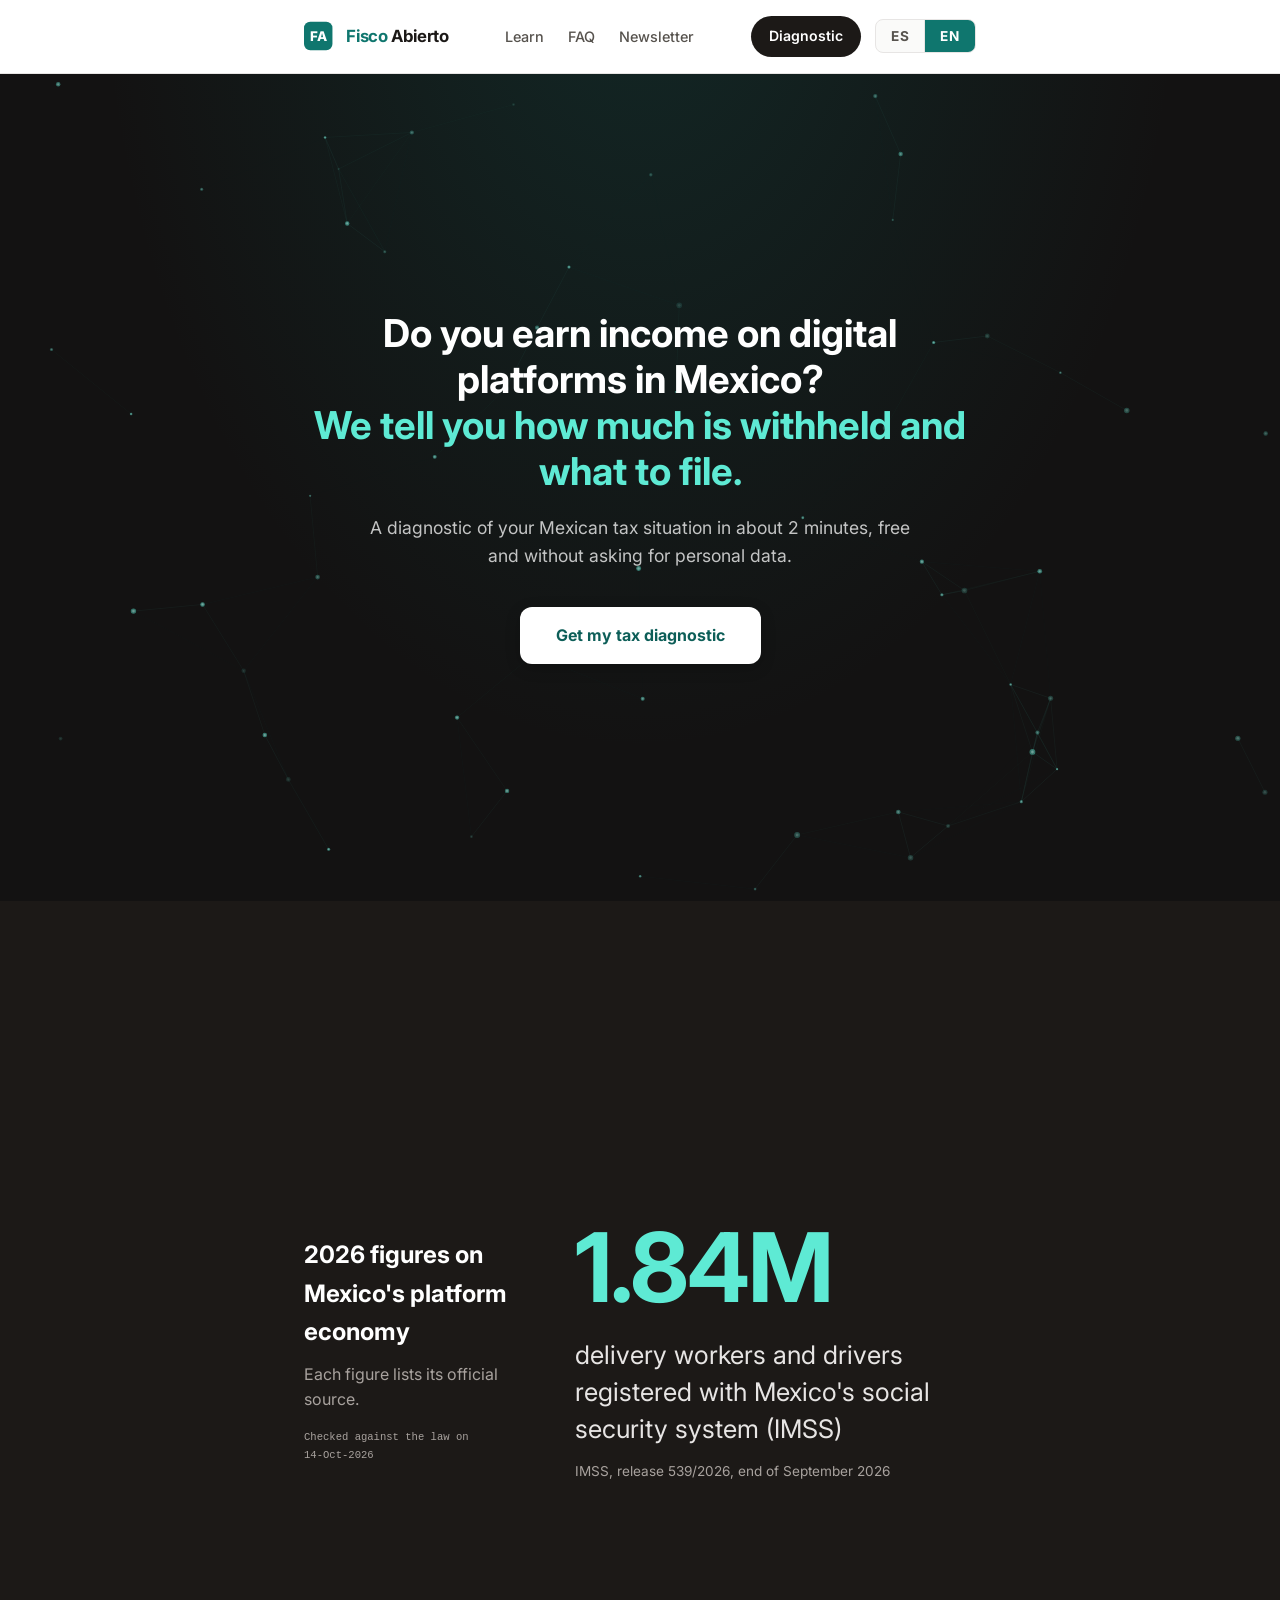
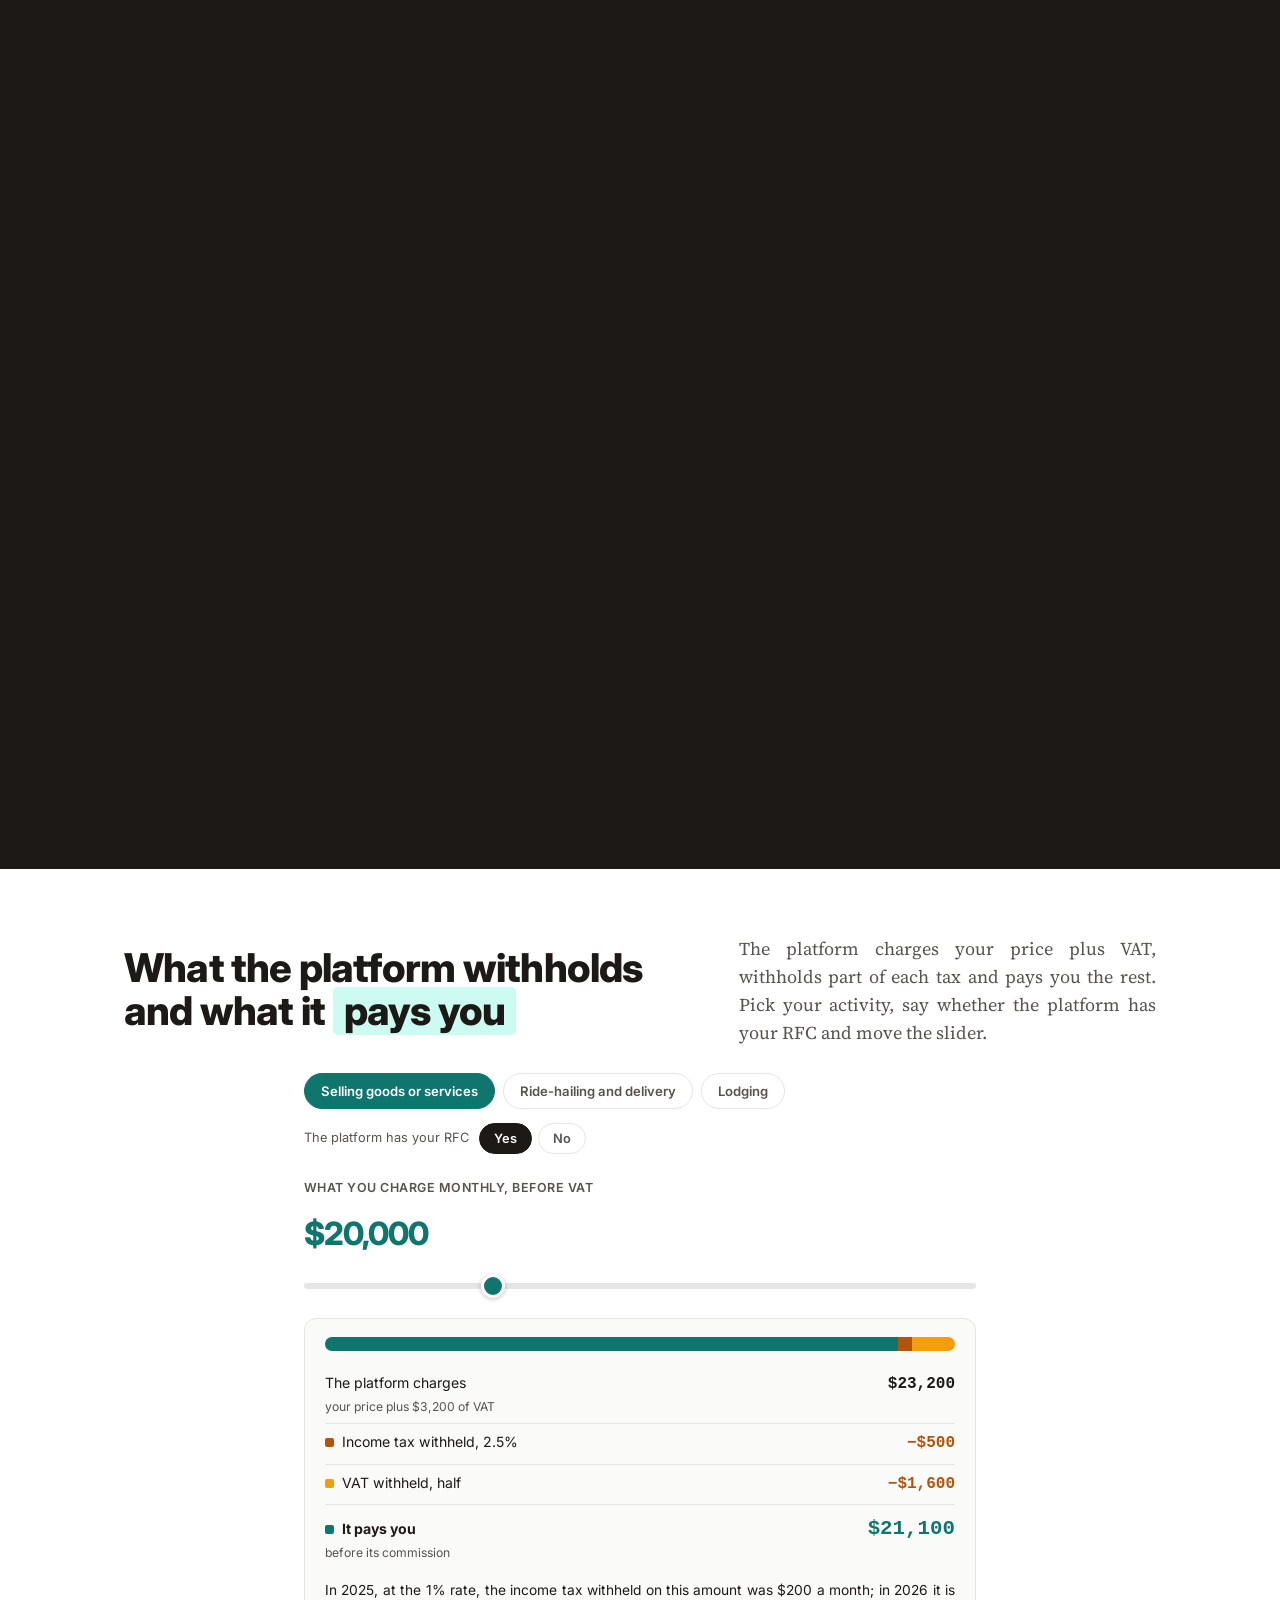
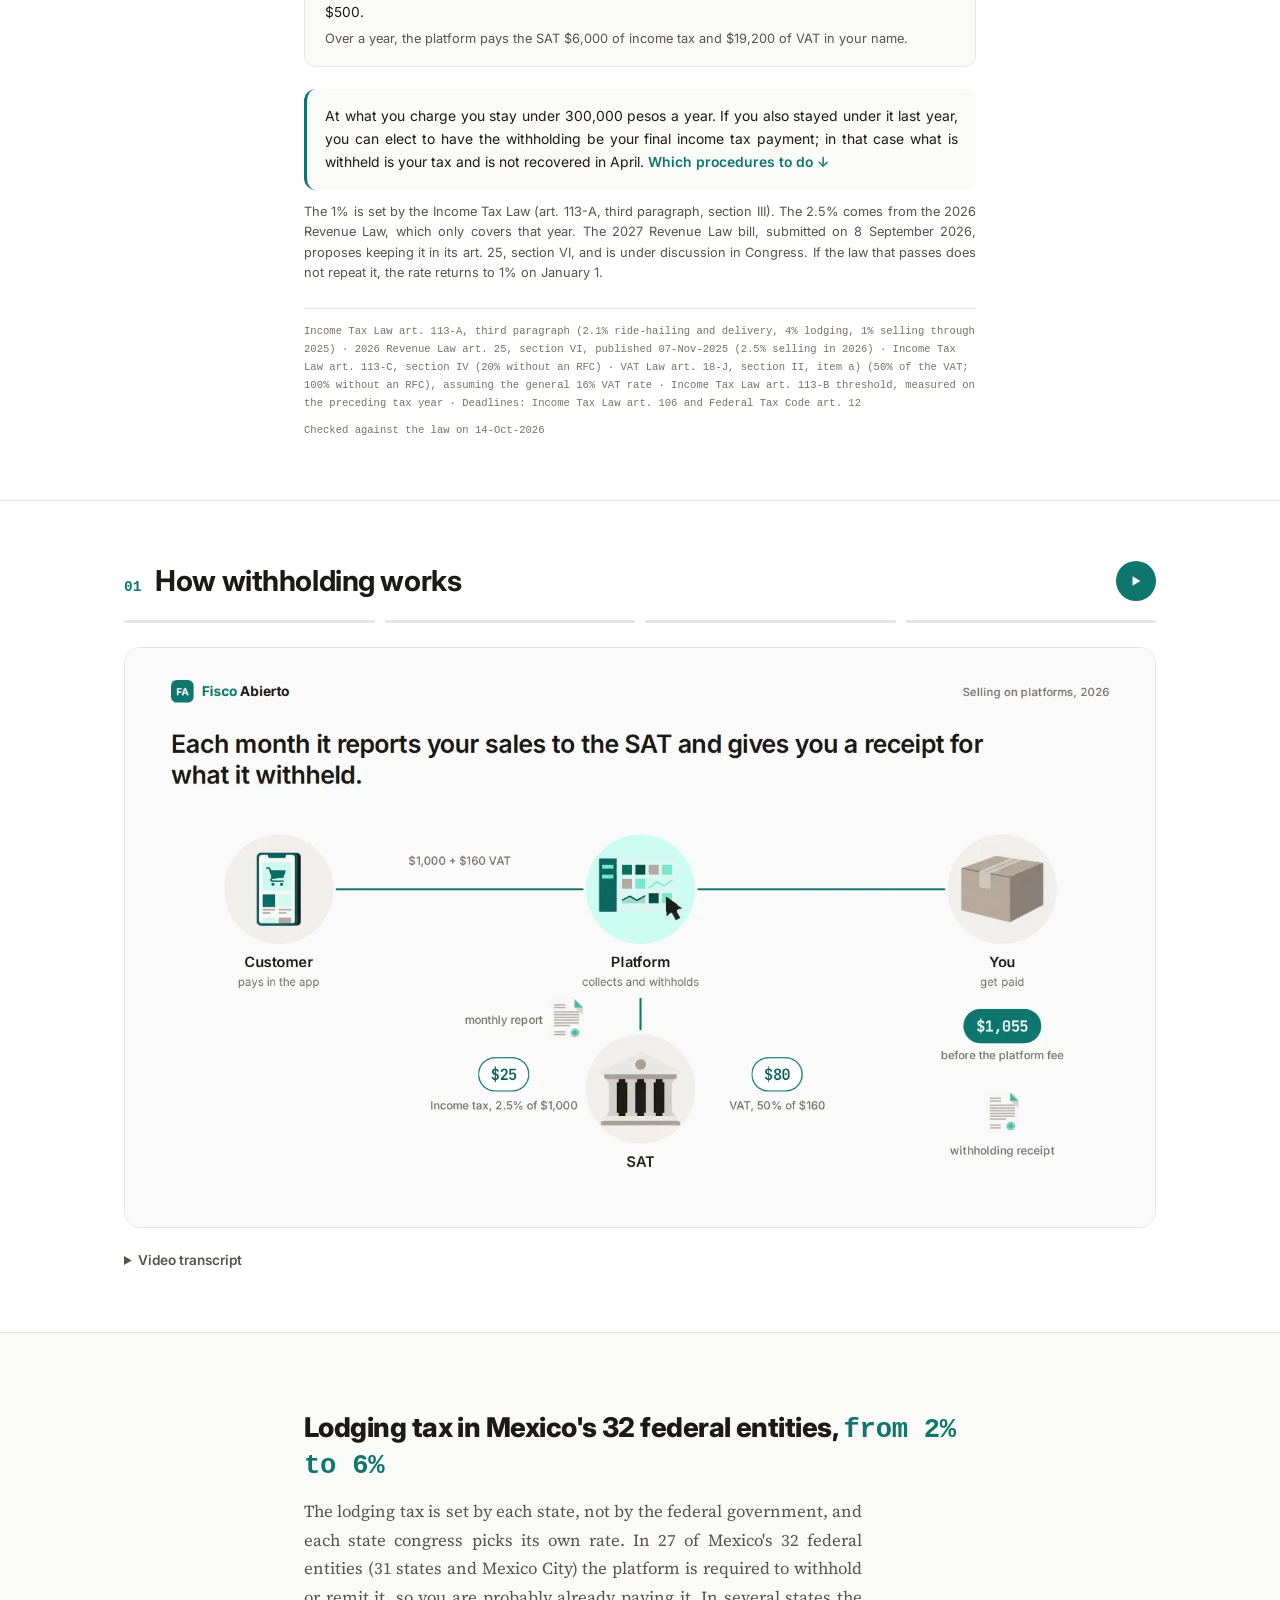
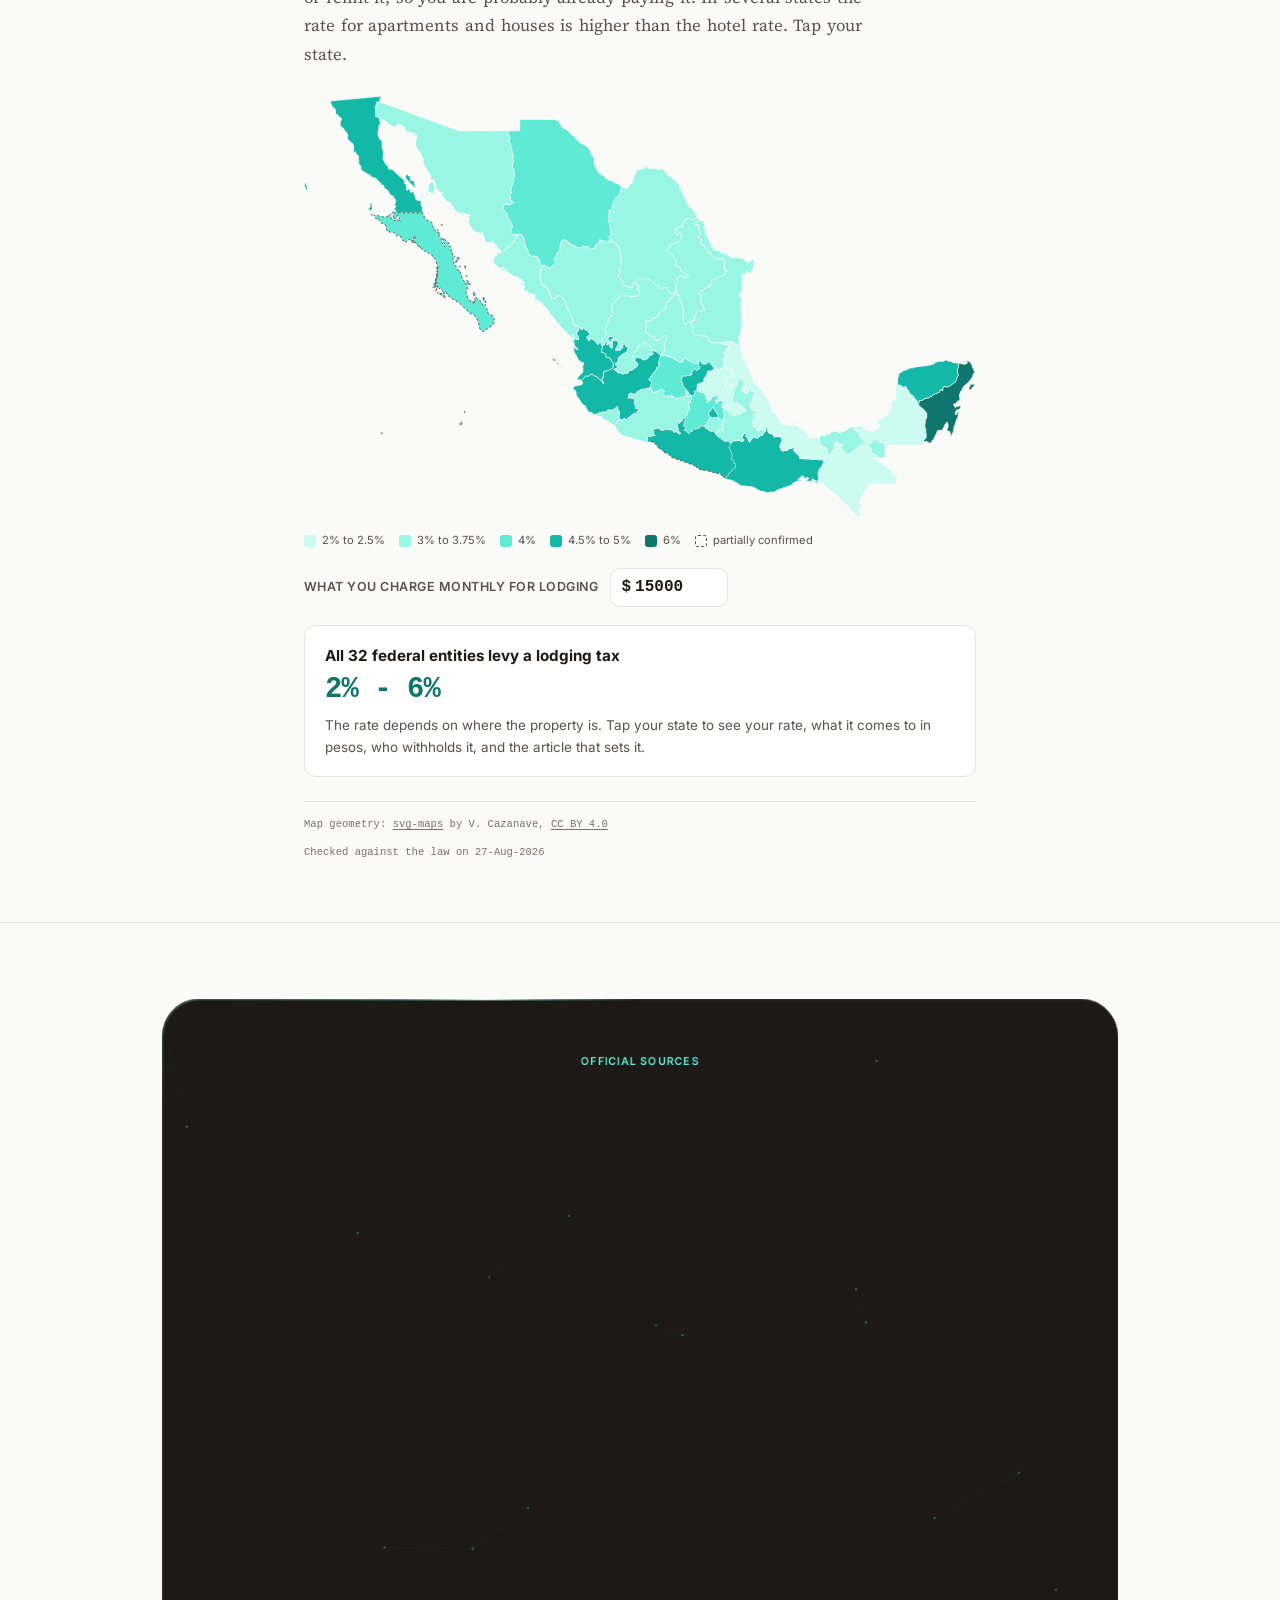
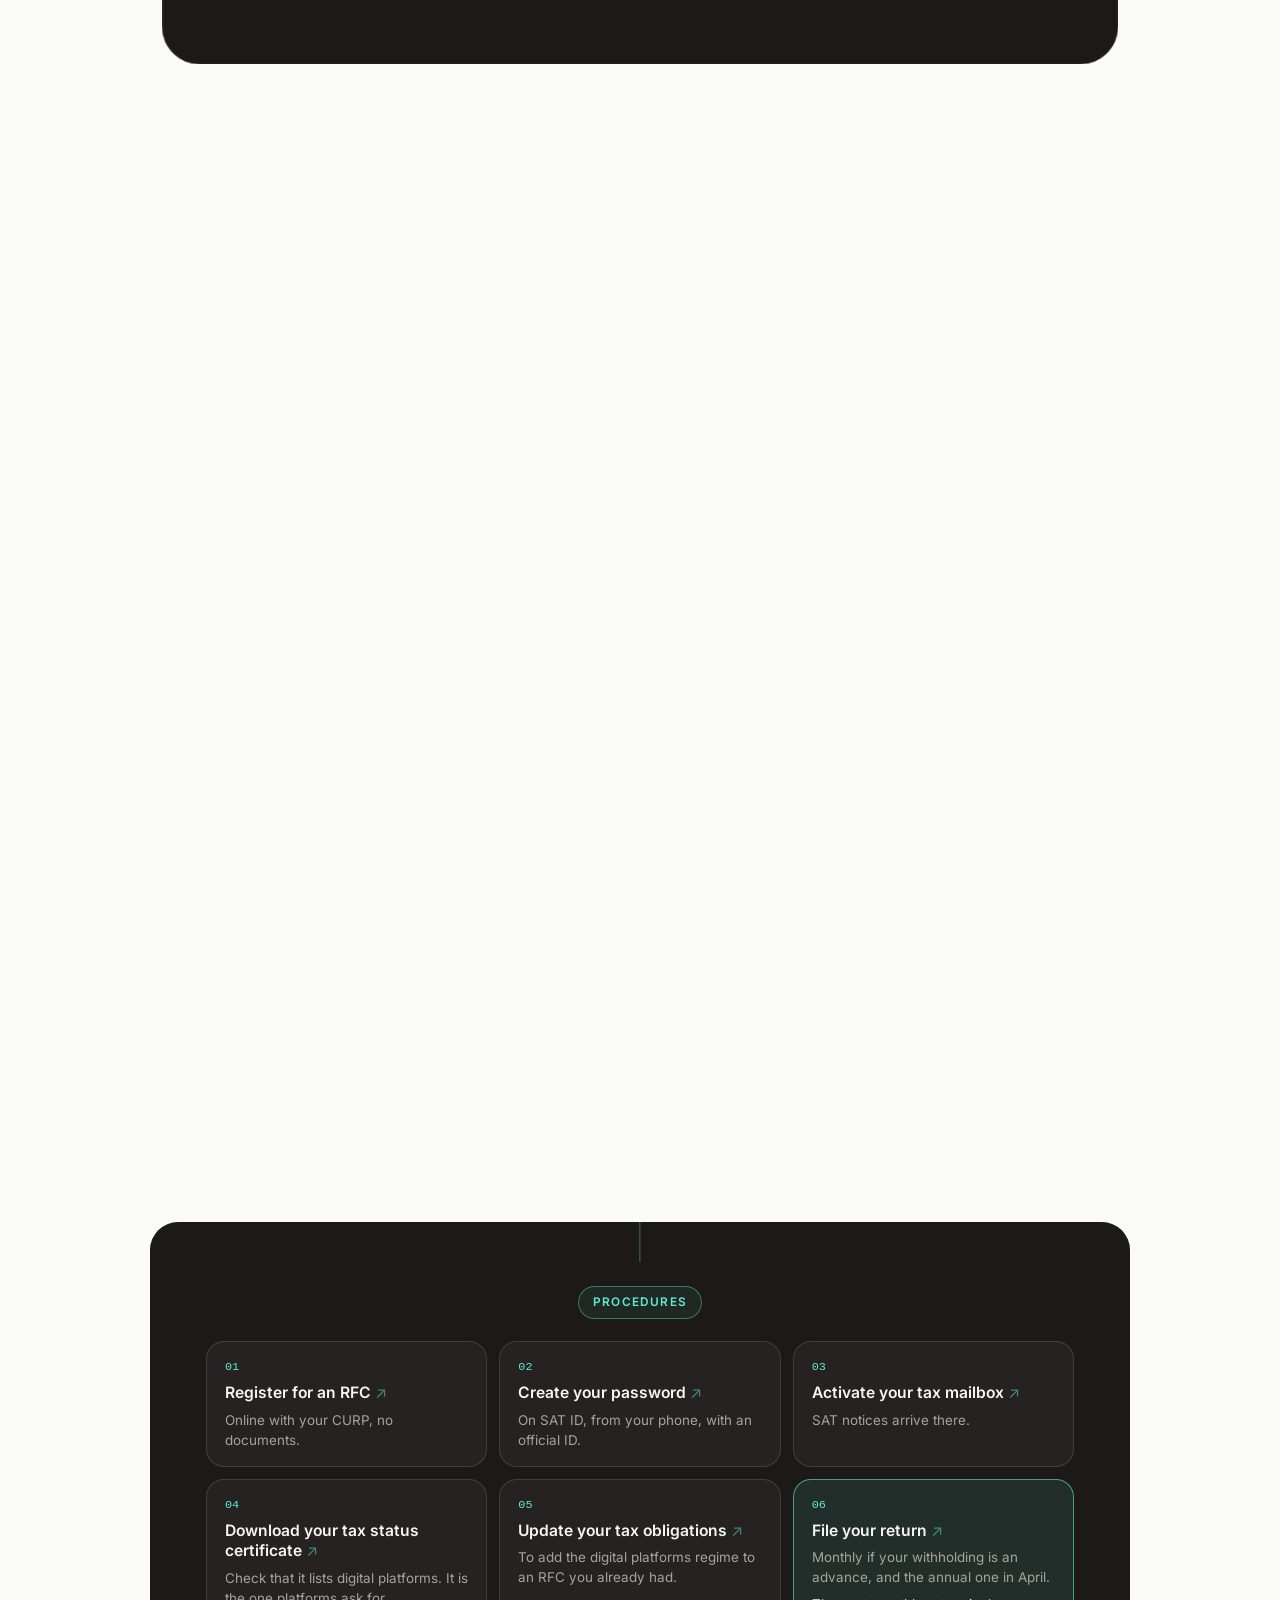
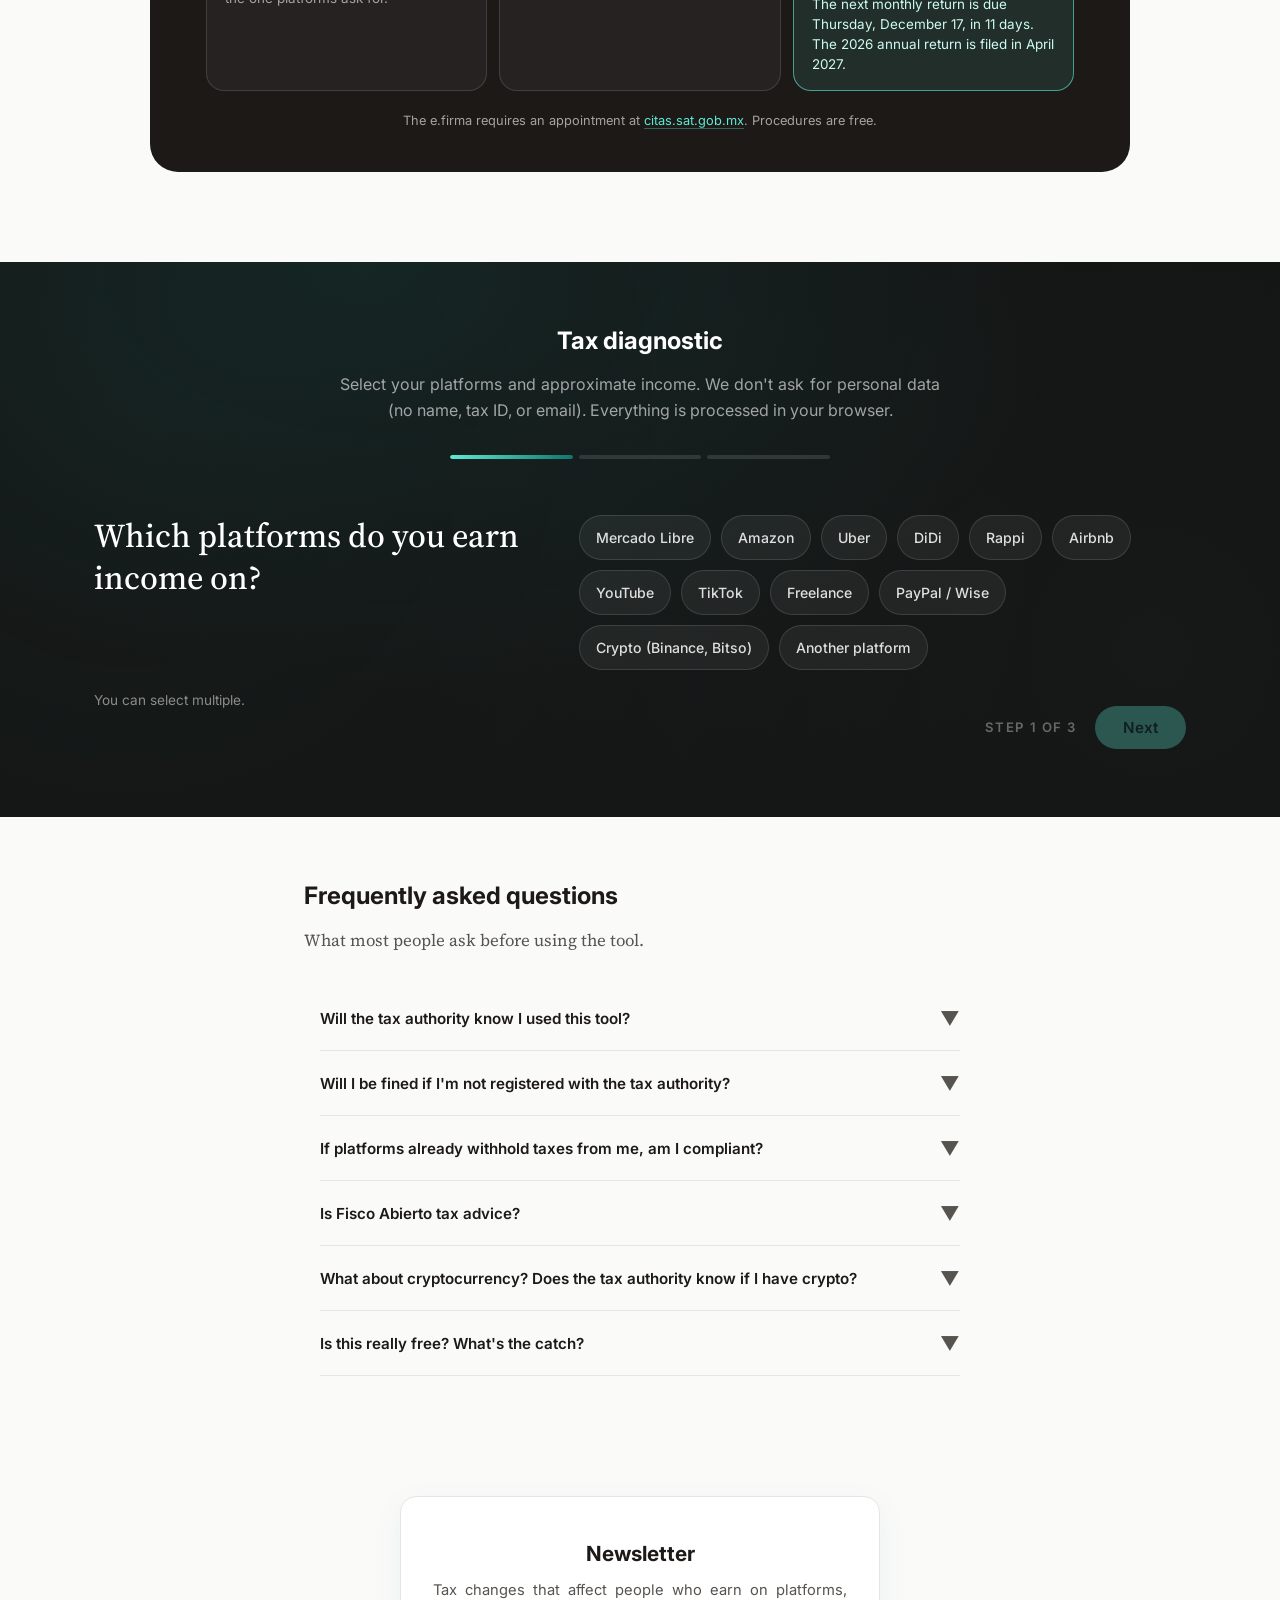
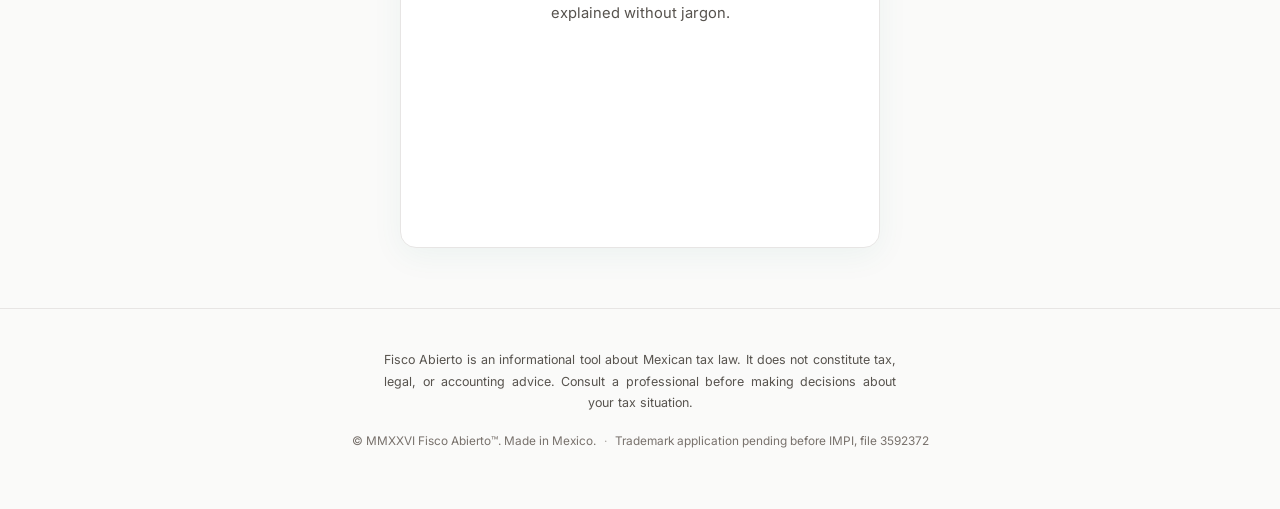
==== commit 66779b8e: "Banda y calculadora verificadas al 14 de octubre: IMSS 1.84M al cierre de septiembre y la nota de la" ====
--- a/index.html
+++ b/index.html
@@ -1980,7 +1980,7 @@
                 <div>
                     <h2 data-i18n="stats.title">Cifras de 2026 sobre la economía de plataformas en México</h2>
                     <p class="section-subtitle" data-i18n="stats.subtitle">Cada cifra lleva su fuente oficial.</p>
-                    <p class="verif" data-verificado="2026-09-29" data-i18n-js></p>
+                    <p class="verif" data-verificado="2026-10-14" data-i18n-js></p>
                 </div>
             </div>
             <div class="stats-items">
@@ -1989,9 +1989,9 @@
                      El track de arriba es el recorrido del bloqueo. -->
                 <div class="stats-pin">
                 <div class="stats-item">
-                    <div class="stat-number" data-count="1.77" data-prefix="" data-suffix="M" data-decimals="2">1.77M</div>
+                    <div class="stat-number" data-count="1.84" data-prefix="" data-suffix="M" data-decimals="2">1.84M</div>
                     <div class="stat-label" data-i18n="stats.stat1">repartidores y conductores de plataformas registrados ante el IMSS</div>
-                    <div class="stat-source" data-i18n="stats.src1">IMSS, comunicado 479/2026, cierre de agosto 2026</div>
+                    <div class="stat-source" data-i18n="stats.src1">IMSS, comunicado 539/2026, cierre de septiembre 2026</div>
                 </div>
                 <div class="stats-item">
                     <div class="stat-number" data-count="289" data-prefix="" data-suffix="" data-decimals="0">289</div>
@@ -2072,11 +2072,11 @@
 
         <div class="calc-verdict" id="calcVerdict" data-i18n-js></div>
 
-        <p class="calc-caveat" data-i18n="calc.caveat">El 1% lo fija la Ley del ISR (art. 113-A, párrafo tercero, fracción III). El 2.5% viene de la Ley de Ingresos 2026, que solo rige ese año. La iniciativa de Ley de Ingresos 2027, presentada el 8 de septiembre de 2026, propone repetirlo en su art. 25 y está en discusión en la Cámara de Diputados. Si la ley que se apruebe no lo repite, el 1 de enero vuelve el 1%.</p>
+        <p class="calc-caveat" data-i18n="calc.caveat">El 1% lo fija la Ley del ISR (art. 113-A, párrafo tercero, fracción III). El 2.5% viene de la Ley de Ingresos 2026, que solo rige ese año. La iniciativa de Ley de Ingresos 2027, presentada el 8 de septiembre de 2026, propone repetirlo en su art. 25, fracción VI, y está en discusión en el Congreso. Si la ley que se apruebe no lo repite, el 1 de enero vuelve el 1%.</p>
 
 
         <p class="blk-foot" data-i18n="calc.foot">Art. 113-A, párrafo tercero LISR (2.1% transporte y entrega, 4% hospedaje, 1% venta hasta 2025) · Art. 25, fracción VI de la LIF 2026, DOF 07-nov-2025 (2.5% venta en 2026) · Art. 113-C, fracción IV LISR (20% sin RFC) · Art. 18-J, fracción II, inciso a) LIVA (50% del IVA; 100% sin RFC), con IVA a la tasa general de 16% · Umbral del Art. 113-B LISR, medido sobre el ejercicio anterior · Plazos: art. 106 LISR y art. 12 CFF</p>
-        <p class="verif" data-verificado="2026-09-29" data-i18n-js></p>
+        <p class="verif" data-verificado="2026-10-14" data-i18n-js></p>
     </div>
 </section>
 
@@ -2514,7 +2514,7 @@
         'stats.stat4': 'meses seguidos sin presentar sus declaraciones y una plataforma extranjera puede quedar bloqueada en México',
         'stats.stat5': 'de los trabajadores en México están en la informalidad',
         'stats.stat6': 'de sus ingresos por plataformas se retiene si no le da su RFC a la plataforma',
-        'stats.src1': 'IMSS, comunicado 479/2026, cierre de agosto 2026',
+        'stats.src1': 'IMSS, comunicado 539/2026, cierre de septiembre 2026',
         'stats.src2': 'DOF 18-sep-2026, corte al 31-ago-2026',
         'stats.src3': 'LIF 2026, art. 25, fr. VI (vigencia anual)',
         'stats.src4': 'Art. 18-H BIS LIVA',
@@ -2552,7 +2552,7 @@
         'plazo.hoy': 'hoy',
         'plazo.dia': 'en 1 día',
         'plazo.dias': 'en {n} días',
-        'calc.caveat': 'El 1% lo fija la Ley del ISR (art. 113-A, párrafo tercero, fracción III). El 2.5% viene de la Ley de Ingresos 2026, que solo rige ese año. La iniciativa de Ley de Ingresos 2027, presentada el 8 de septiembre de 2026, propone repetirlo en su art. 25 y está en discusión en la Cámara de Diputados. Si la ley que se apruebe no lo repite, el 1 de enero vuelve el 1%.',
+        'calc.caveat': 'El 1% lo fija la Ley del ISR (art. 113-A, párrafo tercero, fracción III). El 2.5% viene de la Ley de Ingresos 2026, que solo rige ese año. La iniciativa de Ley de Ingresos 2027, presentada el 8 de septiembre de 2026, propone repetirlo en su art. 25, fracción VI, y está en discusión en el Congreso. Si la ley que se apruebe no lo repite, el 1 de enero vuelve el 1%.',
         'calc.foot': 'Art. 113-A, párrafo tercero LISR (2.1% transporte y entrega, 4% hospedaje, 1% venta hasta 2025) · Art. 25, fracción VI de la LIF 2026, DOF 07-nov-2025 (2.5% venta en 2026) · Art. 113-C, fracción IV LISR (20% sin RFC) · Art. 18-J, fracción II, inciso a) LIVA (50% del IVA; 100% sin RFC), con IVA a la tasa general de 16% · Umbral del Art. 113-B LISR, medido sobre el ejercicio anterior · Plazos: art. 106 LISR y art. 12 CFF',
         'calc.pasoFinal': 'Qué trámites toca hacer',
         'calc.pasoAdvance': 'Dónde se presenta la declaración',
@@ -2725,7 +2725,7 @@
         'stats.stat4': 'consecutive months of missed filings and a foreign platform can be blocked in Mexico',
         'stats.stat5': 'of workers in Mexico are in informal employment',
         'stats.stat6': 'of your platform income is withheld if you don\'t give the platform your RFC (tax ID)',
-        'stats.src1': 'IMSS, release 479/2026, end of August 2026',
+        'stats.src1': 'IMSS, release 539/2026, end of September 2026',
         'stats.src2': 'Official Gazette 18-Sep-2026, data as of 31-Aug-2026',
         'stats.src3': '2026 Revenue Law, art. 25, section VI (in force for 2026 only)',
         'stats.src4': 'VAT Law art. 18-H BIS',
@@ -2763,7 +2763,7 @@
         'plazo.hoy': 'today',
         'plazo.dia': 'in 1 day',
         'plazo.dias': 'in {n} days',
-        'calc.caveat': 'The 1% is set by the Income Tax Law (art. 113-A, third paragraph, section III). The 2.5% comes from the 2026 Revenue Law, which only covers that year. The 2027 Revenue Law bill, submitted on 8 September 2026, proposes keeping it in its art. 25 and is under discussion in the Chamber of Deputies. If the law that passes does not repeat it, the rate returns to 1% on January 1.',
+        'calc.caveat': 'The 1% is set by the Income Tax Law (art. 113-A, third paragraph, section III). The 2.5% comes from the 2026 Revenue Law, which only covers that year. The 2027 Revenue Law bill, submitted on 8 September 2026, proposes keeping it in its art. 25, section VI, and is under discussion in Congress. If the law that passes does not repeat it, the rate returns to 1% on January 1.',
         'calc.foot': 'Income Tax Law art. 113-A, third paragraph (2.1% ride-hailing and delivery, 4% lodging, 1% selling through 2025) · 2026 Revenue Law art. 25, section VI, published 07-Nov-2025 (2.5% selling in 2026) · Income Tax Law art. 113-C, section IV (20% without an RFC) · VAT Law art. 18-J, section II, item a) (50% of the VAT; 100% without an RFC), assuming the general 16% VAT rate · Income Tax Law art. 113-B threshold, measured on the preceding tax year · Deadlines: Income Tax Law art. 106 and Federal Tax Code art. 12',
         'calc.pasoFinal': 'Which procedures to do',
         'calc.pasoAdvance': 'Where to file the return',
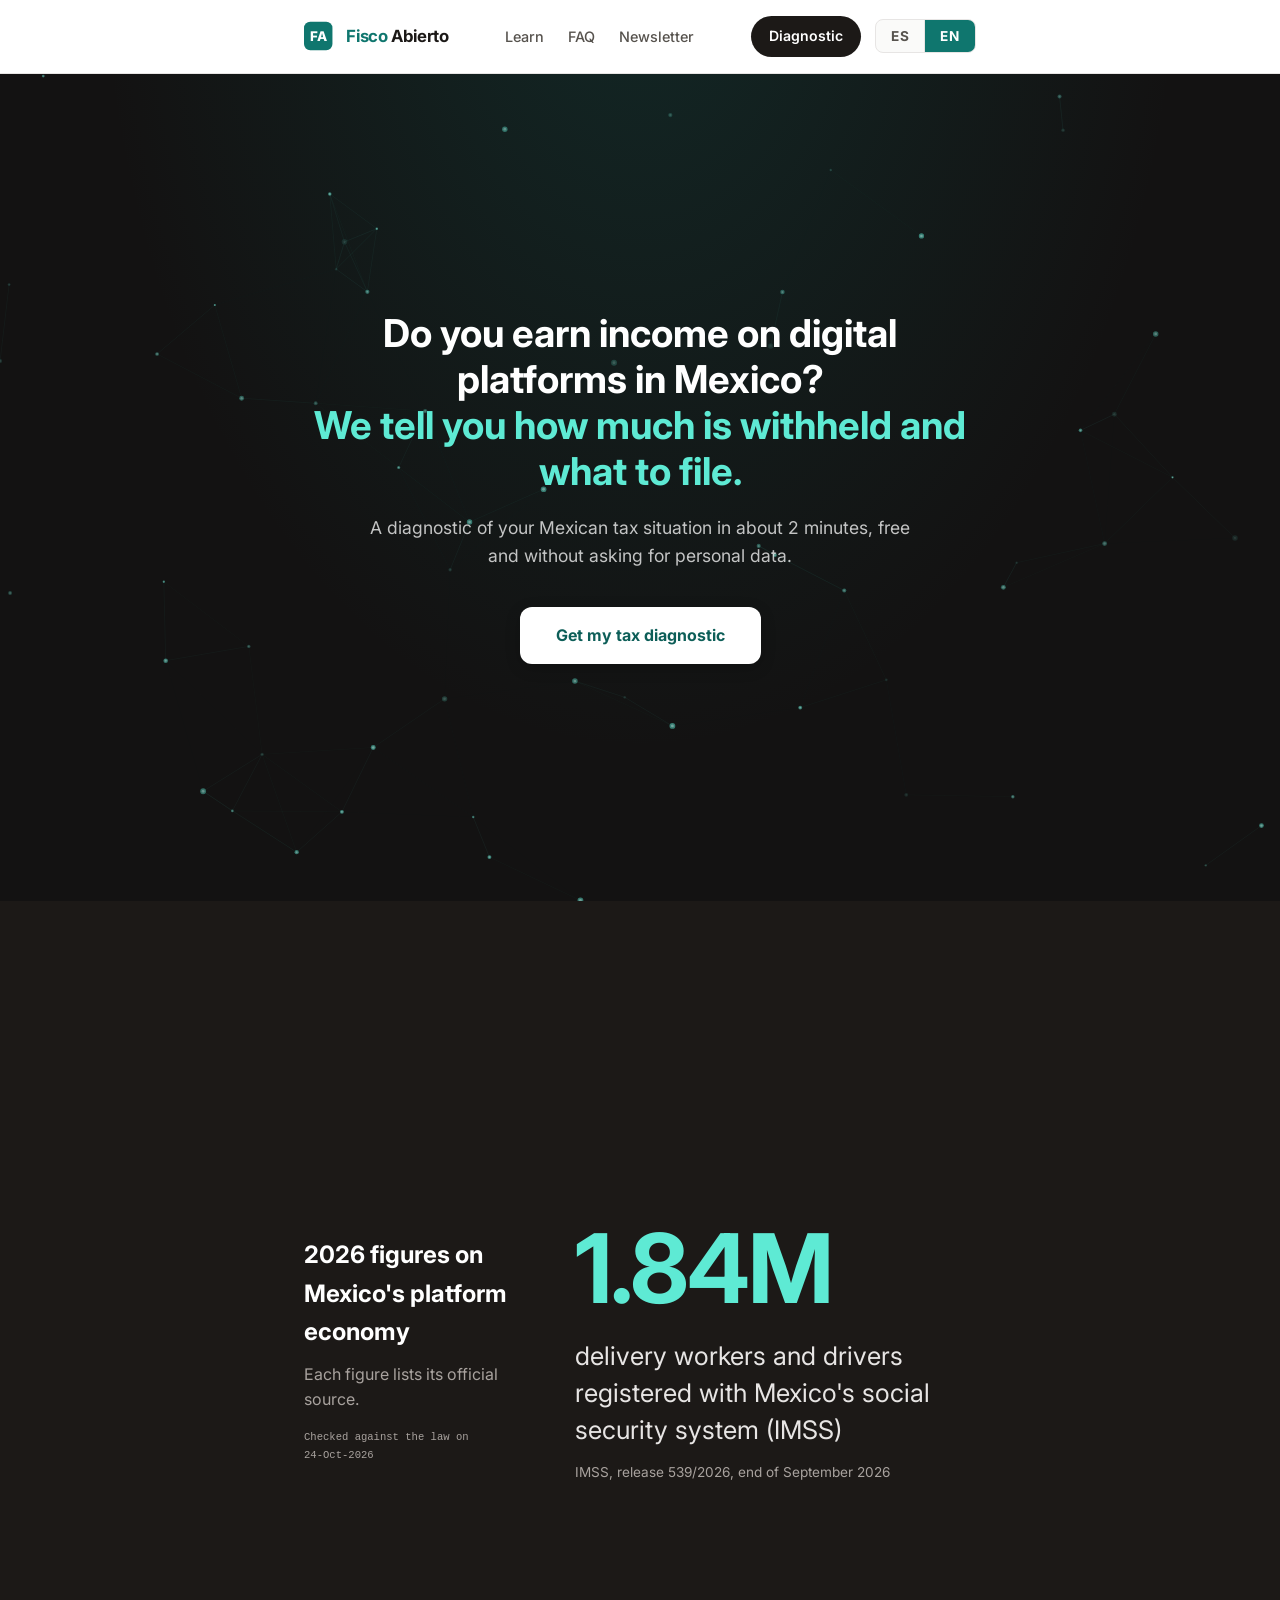
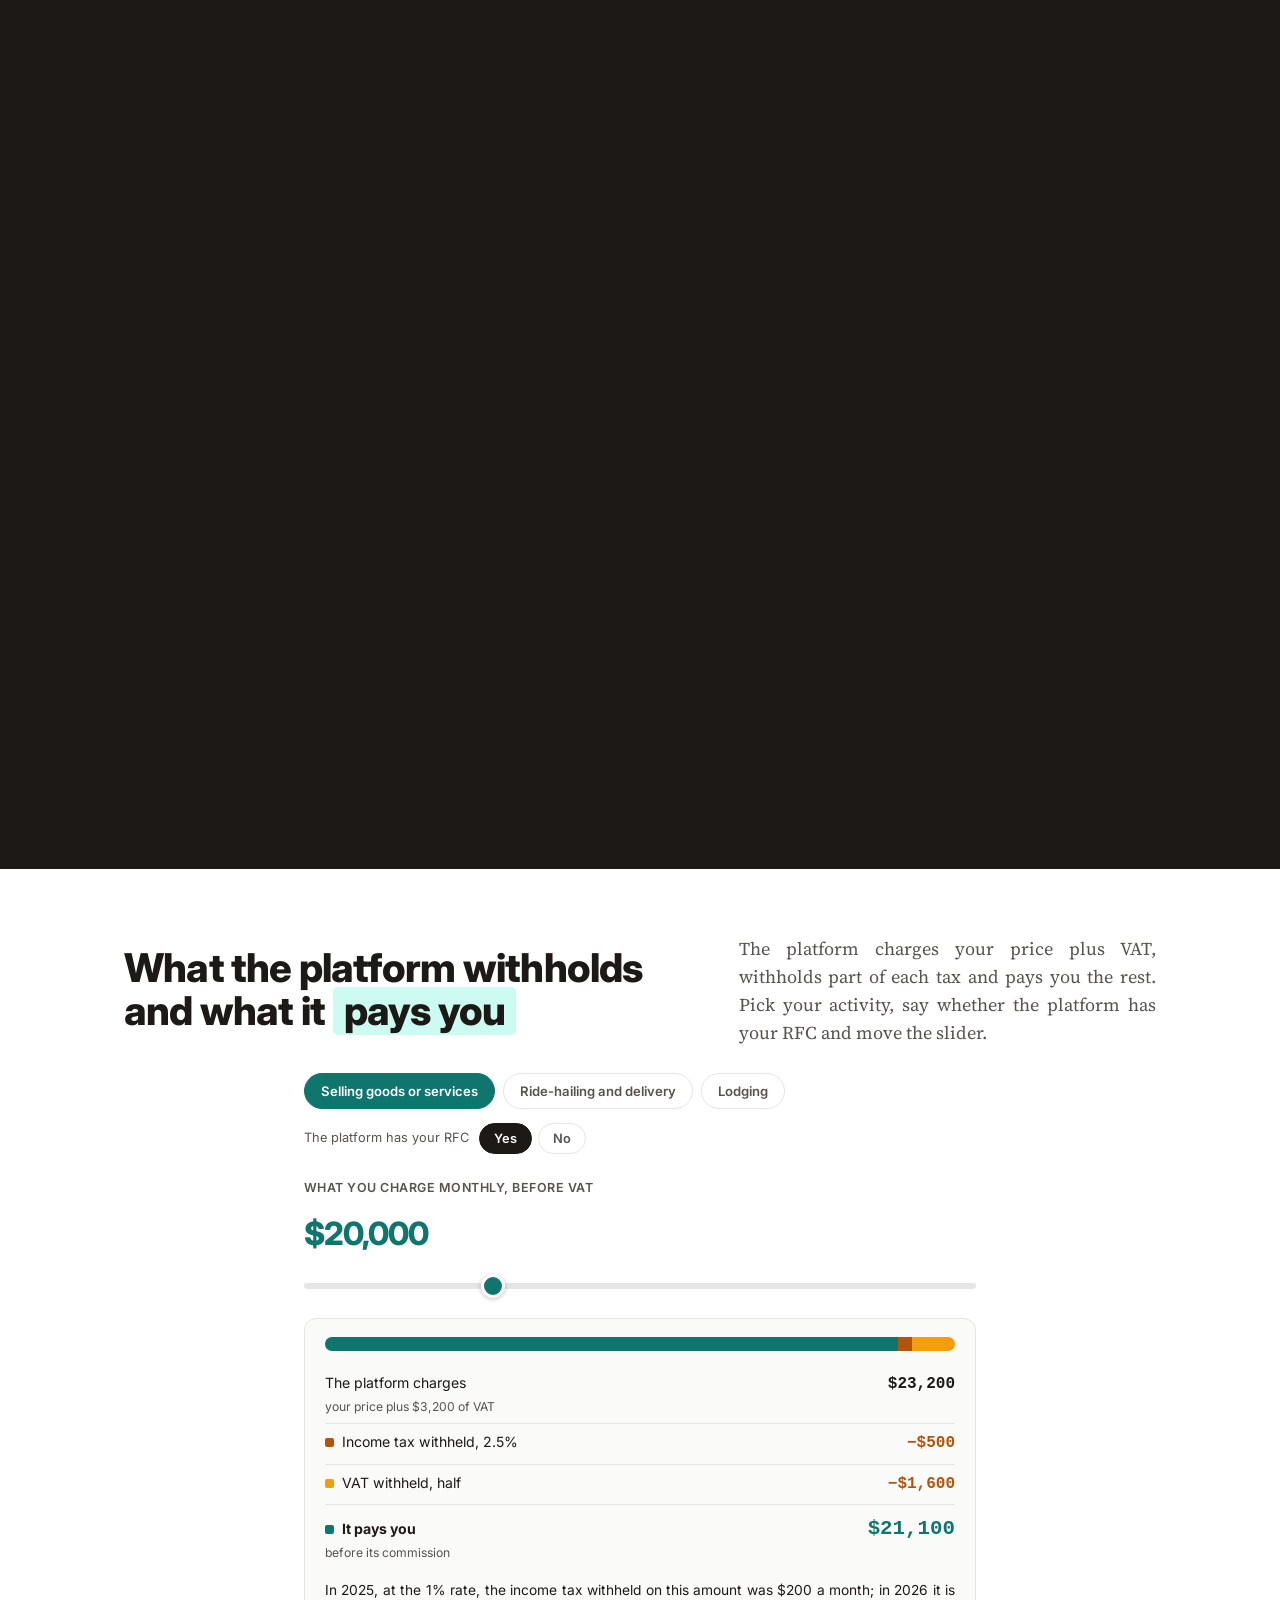
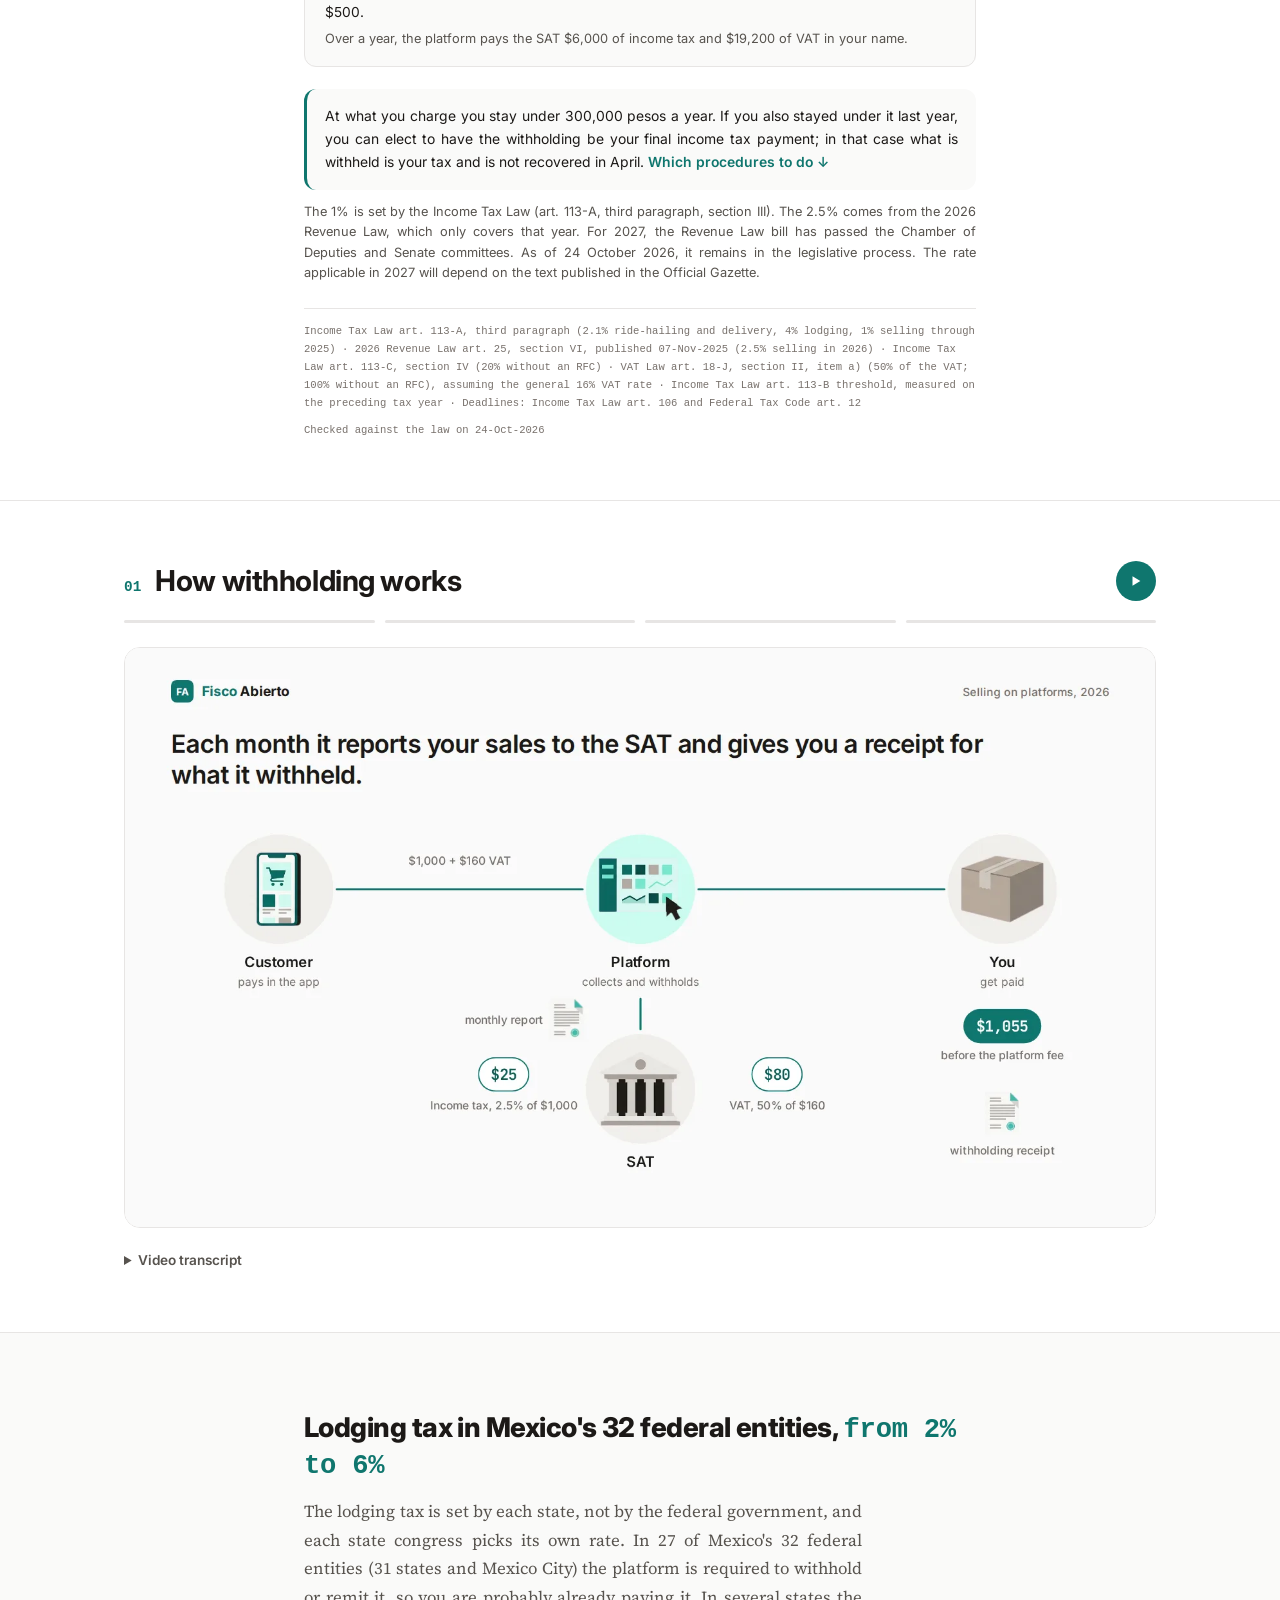
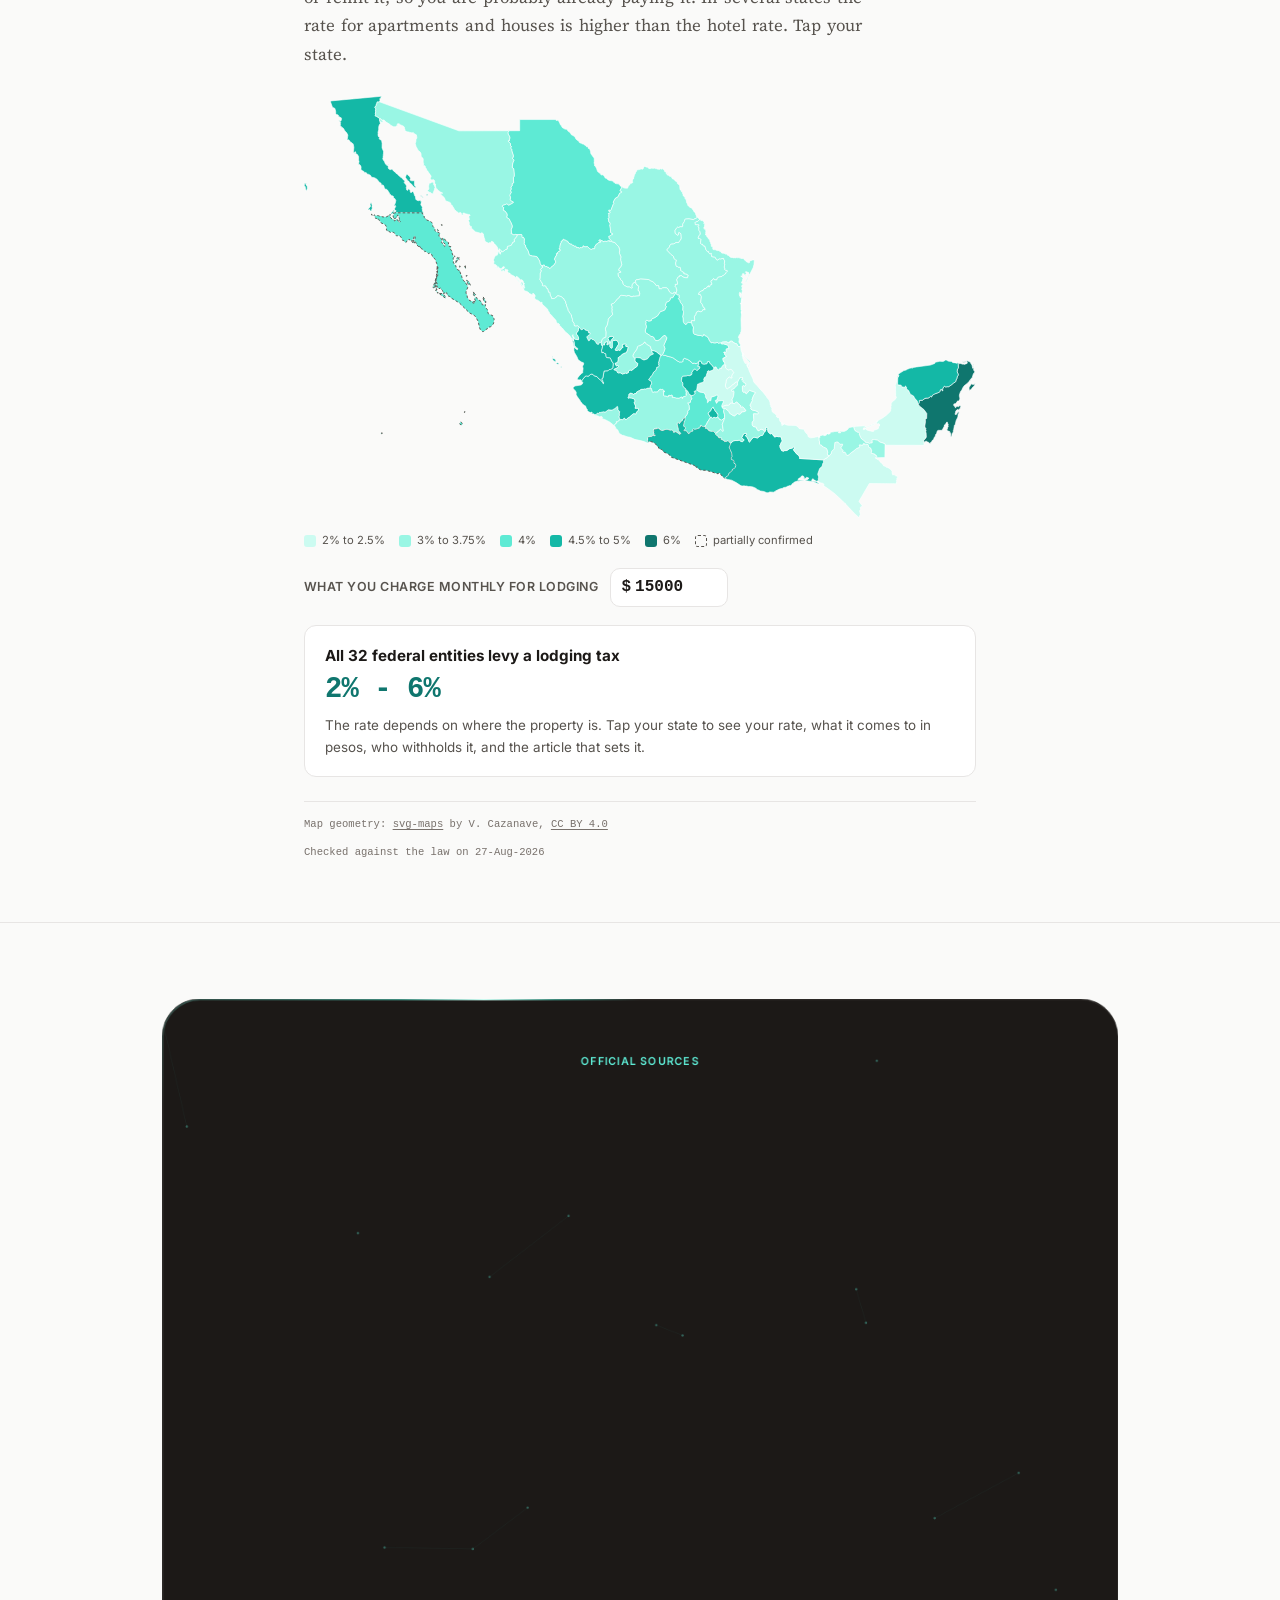
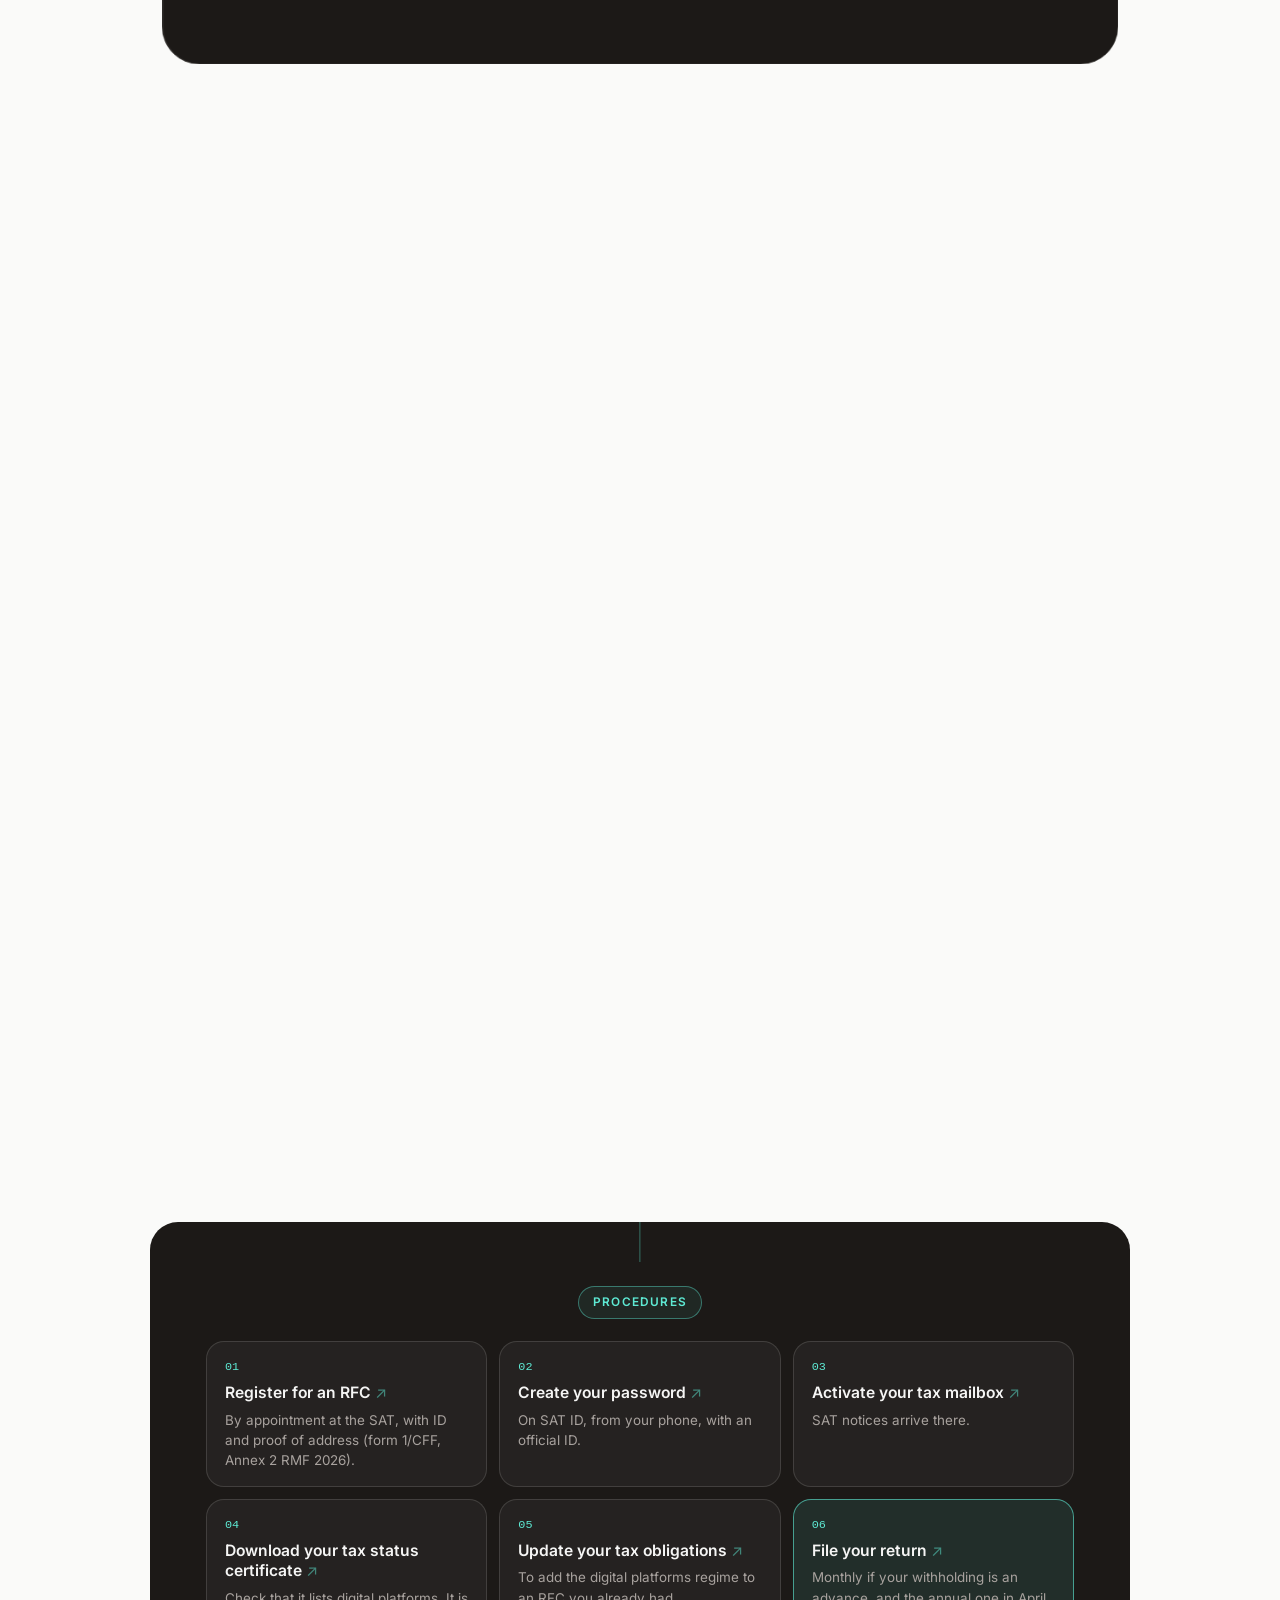
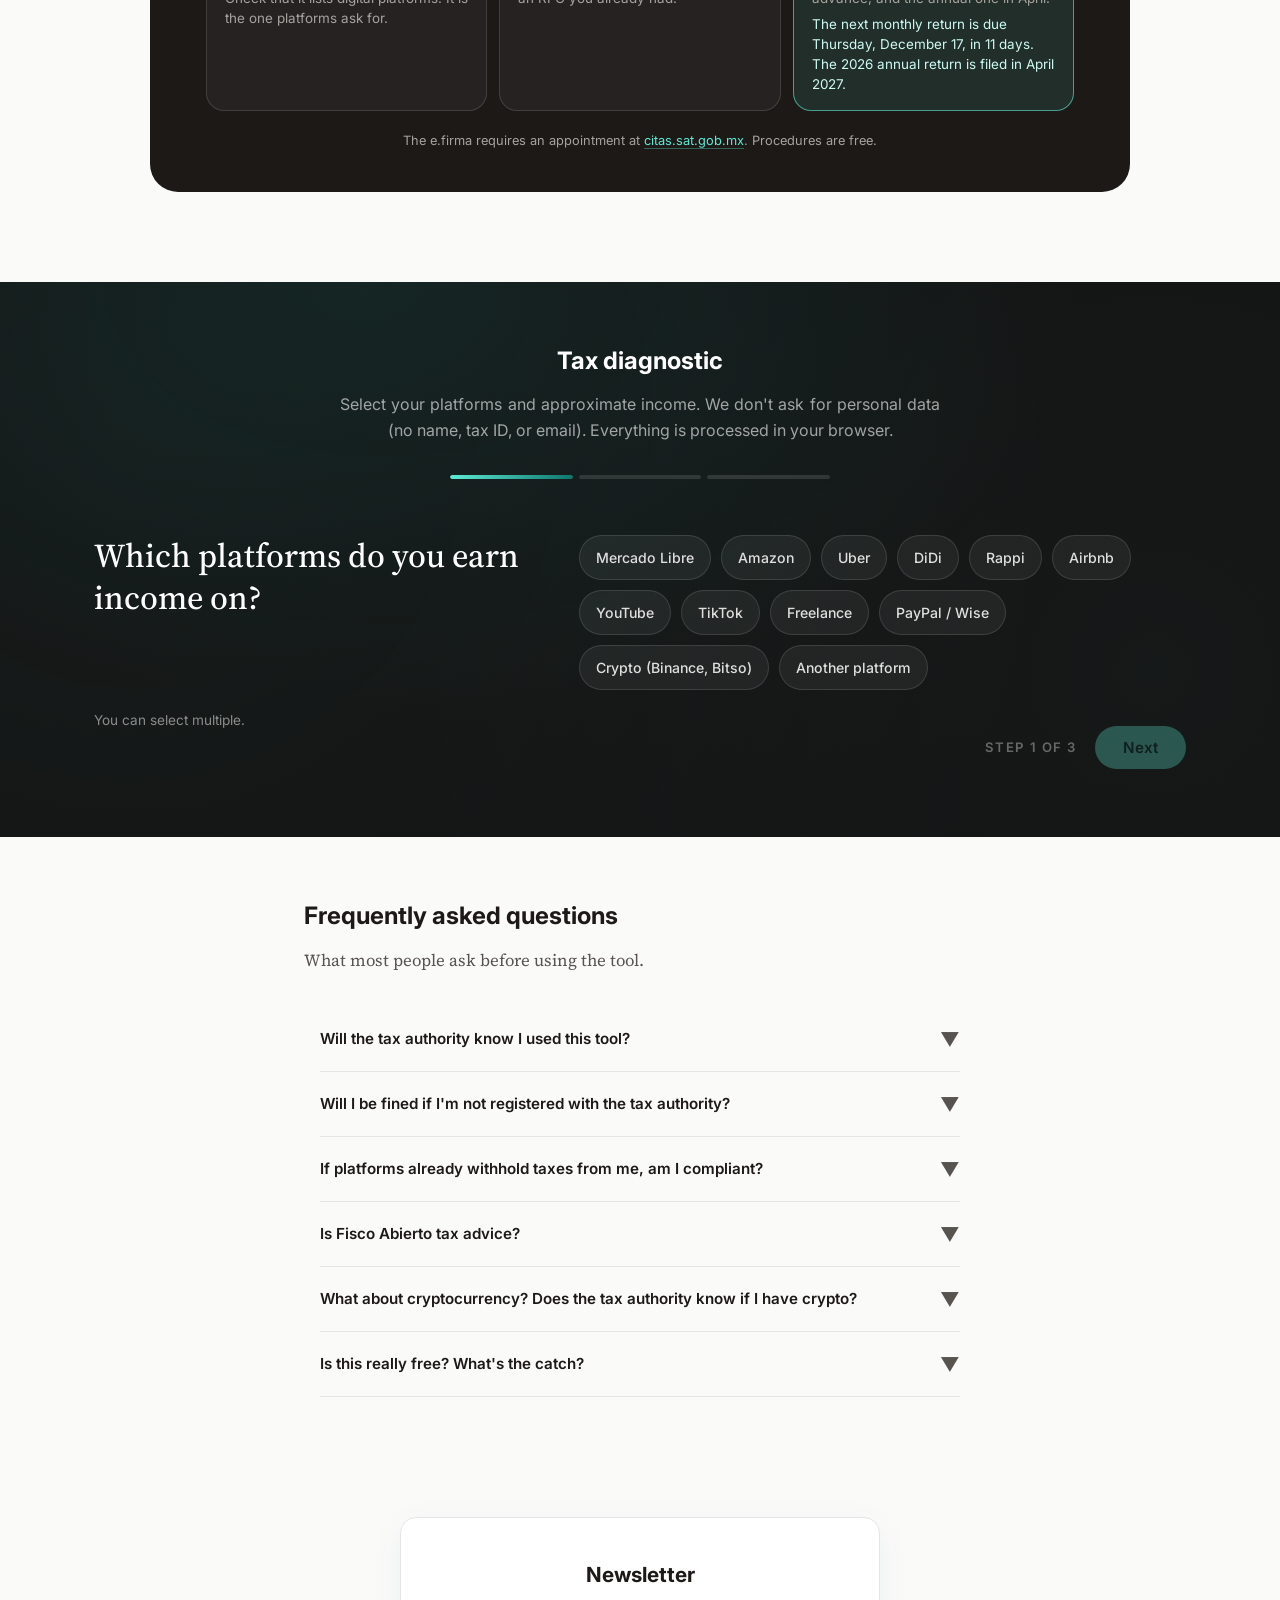
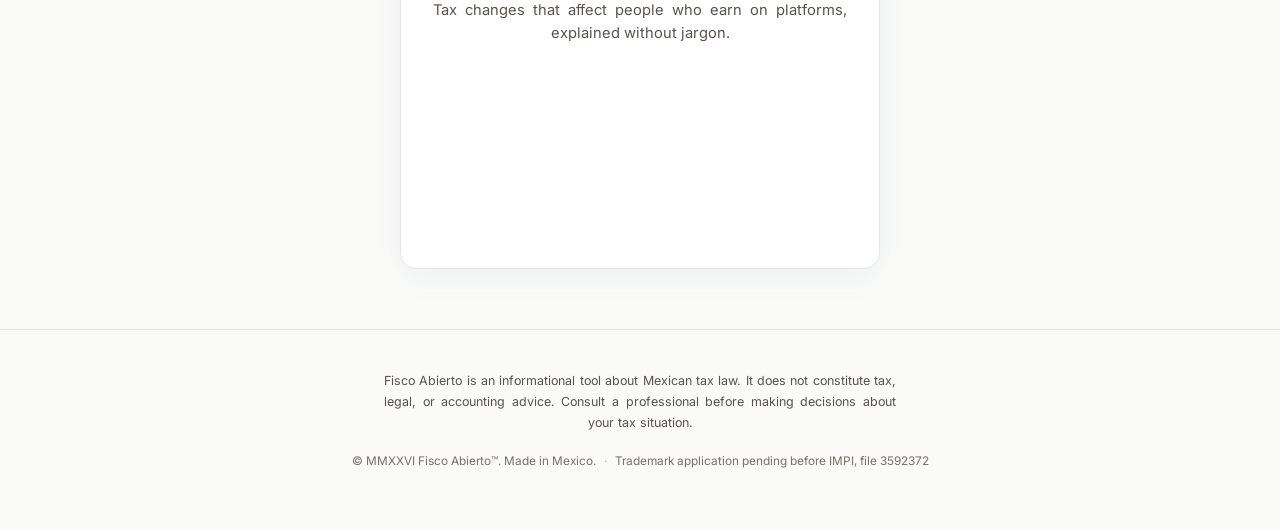
==== commit c2efcf81: "Actualiza datos de septiembre y precisa RFC, criptoactivos e impuesto al hospedaje" ====
--- a/index.html
+++ b/index.html
@@ -1980,7 +1980,7 @@
                 <div>
                     <h2 data-i18n="stats.title">Cifras de 2026 sobre la economía de plataformas en México</h2>
                     <p class="section-subtitle" data-i18n="stats.subtitle">Cada cifra lleva su fuente oficial.</p>
-                    <p class="verif" data-verificado="2026-10-14" data-i18n-js></p>
+                    <p class="verif" data-verificado="2026-10-24" data-i18n-js></p>
                 </div>
             </div>
             <div class="stats-items">
@@ -2009,9 +2009,9 @@
                     <div class="stat-source" data-i18n="stats.src4">Art. 18-H BIS LIVA</div>
                 </div>
                 <div class="stats-item">
-                    <div class="stat-number" data-count="55" data-prefix="" data-suffix="%" data-decimals="0">55%</div>
+                    <div class="stat-number" data-count="54.3" data-prefix="" data-suffix="%" data-decimals="1">54.3%</div>
                     <div class="stat-label" data-i18n="stats.stat5">de los trabajadores en México están en la informalidad</div>
-                    <div class="stat-source" data-i18n="stats.src5">INEGI, ENOE agosto 2026</div>
+                    <div class="stat-source" data-i18n="stats.src5">INEGI, ENOE septiembre 2026, boletín 634/26</div>
                 </div>
                 <div class="stats-item">
                     <div class="stat-number" data-count="20" data-prefix="" data-suffix="%" data-decimals="0">20%</div>
@@ -2072,11 +2072,11 @@
 
         <div class="calc-verdict" id="calcVerdict" data-i18n-js></div>
 
-        <p class="calc-caveat" data-i18n="calc.caveat">El 1% lo fija la Ley del ISR (art. 113-A, párrafo tercero, fracción III). El 2.5% viene de la Ley de Ingresos 2026, que solo rige ese año. La iniciativa de Ley de Ingresos 2027, presentada el 8 de septiembre de 2026, propone repetirlo en su art. 25, fracción VI, y está en discusión en el Congreso. Si la ley que se apruebe no lo repite, el 1 de enero vuelve el 1%.</p>
+        <p class="calc-caveat" data-i18n="calc.caveat">El 1% lo fija la Ley del ISR (art. 113-A, párrafo tercero, fracción III). El 2.5% viene de la Ley de Ingresos 2026, que solo rige ese año. Para 2027, el proyecto de Ley de Ingresos ya fue aprobado por Diputados y por comisiones del Senado. Al 24 de octubre de 2026 sigue en trámite legislativo. La tasa aplicable en 2027 dependerá del texto que se publique en el DOF.</p>
 
 
         <p class="blk-foot" data-i18n="calc.foot">Art. 113-A, párrafo tercero LISR (2.1% transporte y entrega, 4% hospedaje, 1% venta hasta 2025) · Art. 25, fracción VI de la LIF 2026, DOF 07-nov-2025 (2.5% venta en 2026) · Art. 113-C, fracción IV LISR (20% sin RFC) · Art. 18-J, fracción II, inciso a) LIVA (50% del IVA; 100% sin RFC), con IVA a la tasa general de 16% · Umbral del Art. 113-B LISR, medido sobre el ejercicio anterior · Plazos: art. 106 LISR y art. 12 CFF</p>
-        <p class="verif" data-verificado="2026-10-14" data-i18n-js></p>
+        <p class="verif" data-verificado="2026-10-24" data-i18n-js></p>
     </div>
 </section>
 
@@ -2234,7 +2234,7 @@
         <div class="tram-rama" id="tramites">
             <p class="tram-kicker" data-i18n="tram.kicker">Trámites</p>
             <ol class="tram-grid">
-                <li class="tram-item" id="tram-01"><a class="tram-card" href="https://www.sat.gob.mx/portal/public/tramites/inscripcion-y-aviso-al-rfc" target="_blank" rel="noopener noreferrer"><span class="tram-n">01</span><span class="tram-t" data-i18n="tram.t1">Inscríbase en el RFC</span><span class="tram-d" data-i18n="tram.d1">Con su CURP, en línea y sin documentos.</span></a></li>
+                <li class="tram-item" id="tram-01"><a class="tram-card" href="https://www.sat.gob.mx/portal/public/tramites/inscripcion-y-aviso-al-rfc" target="_blank" rel="noopener noreferrer"><span class="tram-n">01</span><span class="tram-t" data-i18n="tram.t1">Inscríbase en el RFC</span><span class="tram-d" data-i18n="tram.d1">Con cita en el SAT, identificación y comprobante de domicilio (ficha 1/CFF, Anexo 2 RMF 2026).</span></a></li>
                 <li class="tram-item" id="tram-02"><a class="tram-card" href="https://satid.sat.gob.mx/" target="_blank" rel="noopener noreferrer"><span class="tram-n">02</span><span class="tram-t" data-i18n="tram.t2">Genere su contraseña</span><span class="tram-d" data-i18n="tram.d2">En SAT ID, desde el celular, con su identificación oficial.</span></a></li>
                 <li class="tram-item" id="tram-03"><a class="tram-card" href="https://www.sat.gob.mx/minisitio/BuzonTributario/index.html" target="_blank" rel="noopener noreferrer"><span class="tram-n">03</span><span class="tram-t" data-i18n="tram.t3">Habilite su buzón tributario</span><span class="tram-d" data-i18n="tram.d3">Ahí le llegan los avisos del SAT.</span></a></li>
                 <li class="tram-item" id="tram-04"><a class="tram-card" href="https://www.sat.gob.mx/portal/public/tramites/constancia-de-situacion-fiscal" target="_blank" rel="noopener noreferrer"><span class="tram-n">04</span><span class="tram-t" data-i18n="tram.t4">Descargue su constancia de situación fiscal</span><span class="tram-d" data-i18n="tram.d4">Revise que diga plataformas tecnológicas. Es la que le pide la plataforma.</span></a></li>
@@ -2443,7 +2443,7 @@
                     <span class="faq-arrow">▼</span>
                 </button>
                 <div class="faq-answer">
-                    <div class="faq-answer-inner" data-i18n="faq.a5">Si usa exchanges mexicanos como Bitso, sí, reportan al SAT. Si usa exchanges extranjeros como Binance, el SAT no tiene acceso directo, pero puede ver los depósitos que llegan a su cuenta bancaria mexicana. En México no existe un régimen fiscal especial para criptomonedas; las ganancias se tratan como enajenación de bienes y son ingresos acumulables para ISR.</div>
+                    <div class="faq-answer-inner" data-i18n="faq.a5">El SAT puede obtener información bancaria y requerir datos para revisar su cumplimiento fiscal (arts. 32-B y 42 CFF). Los prestadores de intercambio de activos virtuales sujetos a la ley antilavado tienen obligaciones de identificación y avisos; eso no equivale a un reporte fiscal automático de cada operación. Prodecon ha analizado la compraventa de criptomonedas como enajenación de bienes. El tratamiento depende de la operación; consulte a un especialista y conserve sus comprobantes.</div>
                 </div>
             </div>
             <div class="faq-item">
@@ -2518,7 +2518,7 @@
         'stats.src2': 'DOF 18-sep-2026, corte al 31-ago-2026',
         'stats.src3': 'LIF 2026, art. 25, fr. VI (vigencia anual)',
         'stats.src4': 'Art. 18-H BIS LIVA',
-        'stats.src5': 'INEGI, ENOE agosto 2026',
+        'stats.src5': 'INEGI, ENOE septiembre 2026, boletín 634/26',
         'stats.src6': 'Art. 113-C, fr. IV LISR',
         'stats.callout': '<strong>Desde el 1° de abril de 2026</strong> está en vigor el Art. 30-B del CFF, que obliga a las plataformas digitales a dar al SAT acceso en línea y <strong>en tiempo real</strong> a la información que permite comprobar su cumplimiento fiscal.',
         'calc.titleA': 'Lo que retiene la plataforma y lo que',
@@ -2552,7 +2552,7 @@
         'plazo.hoy': 'hoy',
         'plazo.dia': 'en 1 día',
         'plazo.dias': 'en {n} días',
-        'calc.caveat': 'El 1% lo fija la Ley del ISR (art. 113-A, párrafo tercero, fracción III). El 2.5% viene de la Ley de Ingresos 2026, que solo rige ese año. La iniciativa de Ley de Ingresos 2027, presentada el 8 de septiembre de 2026, propone repetirlo en su art. 25, fracción VI, y está en discusión en el Congreso. Si la ley que se apruebe no lo repite, el 1 de enero vuelve el 1%.',
+        'calc.caveat': 'El 1% lo fija la Ley del ISR (art. 113-A, párrafo tercero, fracción III). El 2.5% viene de la Ley de Ingresos 2026, que solo rige ese año. Para 2027, el proyecto de Ley de Ingresos ya fue aprobado por Diputados y por comisiones del Senado. Al 24 de octubre de 2026 sigue en trámite legislativo. La tasa aplicable en 2027 dependerá del texto que se publique en el DOF.',
         'calc.foot': 'Art. 113-A, párrafo tercero LISR (2.1% transporte y entrega, 4% hospedaje, 1% venta hasta 2025) · Art. 25, fracción VI de la LIF 2026, DOF 07-nov-2025 (2.5% venta en 2026) · Art. 113-C, fracción IV LISR (20% sin RFC) · Art. 18-J, fracción II, inciso a) LIVA (50% del IVA; 100% sin RFC), con IVA a la tasa general de 16% · Umbral del Art. 113-B LISR, medido sobre el ejercicio anterior · Plazos: art. 106 LISR y art. 12 CFF',
         'calc.pasoFinal': 'Qué trámites toca hacer',
         'calc.pasoAdvance': 'Dónde se presenta la declaración',
@@ -2623,7 +2623,7 @@
         'tr.c5': 'Art. 30-B CFF, vigente desde el 1 de abril de 2026',
         'tram.kicker': 'Trámites',
         'tram.t1': 'Inscríbase en el RFC',
-        'tram.d1': 'Con su CURP, en línea y sin documentos.',
+        'tram.d1': 'Con cita en el SAT, identificación y comprobante de domicilio (ficha 1/CFF, Anexo 2 RMF 2026).',
         'tram.t2': 'Genere su contraseña',
         'tram.d2': 'En SAT ID, desde el celular, con su identificación oficial.',
         'tram.t3': 'Habilite su buzón tributario',
@@ -2697,7 +2697,7 @@
         'faq.q4': '¿Fisco Abierto es asesoría fiscal?',
         'faq.a4': 'No. Fisco Abierto es una herramienta informativa. Traducimos la ley y las reformas a un lenguaje que cualquier persona pueda entender, pero no sustituimos a un contador público o abogado fiscalista. Siempre recomendamos consultar a un profesional antes de tomar decisiones sobre su situación fiscal.',
         'faq.q5': '¿Qué pasa con las criptomonedas? ¿El SAT sabe si tengo crypto?',
-        'faq.a5': 'Si usa exchanges mexicanos como Bitso, sí, reportan al SAT. Si usa exchanges extranjeros como Binance, el SAT no tiene acceso directo, pero puede ver los depósitos que llegan a su cuenta bancaria mexicana. En México no existe un régimen fiscal especial para criptomonedas; las ganancias se tratan como enajenación de bienes y son ingresos acumulables para ISR.',
+        'faq.a5': 'El SAT puede obtener información bancaria y requerir datos para revisar su cumplimiento fiscal (arts. 32-B y 42 CFF). Los prestadores de intercambio de activos virtuales sujetos a la ley antilavado tienen obligaciones de identificación y avisos; eso no equivale a un reporte fiscal automático de cada operación. Prodecon ha analizado la compraventa de criptomonedas como enajenación de bienes. El tratamiento depende de la operación; consulte a un especialista y conserve sus comprobantes.',
         'faq.q6': '¿Esto de verdad es gratis? ¿Cuál es el truco?',
         'faq.a6': 'No hay costo. Fisco Abierto no vende cursos ni asesoría, y el diagnóstico no pide ni envía datos personales. Es un proyecto de portafolio profesional.',
         'newsletter.title': 'Newsletter',
@@ -2729,7 +2729,7 @@
         'stats.src2': 'Official Gazette 18-Sep-2026, data as of 31-Aug-2026',
         'stats.src3': '2026 Revenue Law, art. 25, section VI (in force for 2026 only)',
         'stats.src4': 'VAT Law art. 18-H BIS',
-        'stats.src5': 'INEGI, ENOE August 2026',
+        'stats.src5': 'INEGI, ENOE September 2026, bulletin 634/26',
         'stats.src6': 'Income Tax Law art. 113-C, section IV',
         'stats.callout': '<strong>Since April 1, 2026</strong>, Article 30-B of Mexico\'s Federal Tax Code (CFF) requires digital platforms to give the tax authority online, <strong>real-time access</strong> to the information needed to verify their tax compliance.',
         'calc.titleA': 'What the platform withholds and what it',
@@ -2763,7 +2763,7 @@
         'plazo.hoy': 'today',
         'plazo.dia': 'in 1 day',
         'plazo.dias': 'in {n} days',
-        'calc.caveat': 'The 1% is set by the Income Tax Law (art. 113-A, third paragraph, section III). The 2.5% comes from the 2026 Revenue Law, which only covers that year. The 2027 Revenue Law bill, submitted on 8 September 2026, proposes keeping it in its art. 25, section VI, and is under discussion in Congress. If the law that passes does not repeat it, the rate returns to 1% on January 1.',
+        'calc.caveat': 'The 1% is set by the Income Tax Law (art. 113-A, third paragraph, section III). The 2.5% comes from the 2026 Revenue Law, which only covers that year. For 2027, the Revenue Law bill has passed the Chamber of Deputies and Senate committees. As of 24 October 2026, it remains in the legislative process. The rate applicable in 2027 will depend on the text published in the Official Gazette.',
         'calc.foot': 'Income Tax Law art. 113-A, third paragraph (2.1% ride-hailing and delivery, 4% lodging, 1% selling through 2025) · 2026 Revenue Law art. 25, section VI, published 07-Nov-2025 (2.5% selling in 2026) · Income Tax Law art. 113-C, section IV (20% without an RFC) · VAT Law art. 18-J, section II, item a) (50% of the VAT; 100% without an RFC), assuming the general 16% VAT rate · Income Tax Law art. 113-B threshold, measured on the preceding tax year · Deadlines: Income Tax Law art. 106 and Federal Tax Code art. 12',
         'calc.pasoFinal': 'Which procedures to do',
         'calc.pasoAdvance': 'Where to file the return',
@@ -2834,7 +2834,7 @@
         'tr.c5': 'Federal Tax Code art. 30-B, in force since 1 April 2026',
         'tram.kicker': 'Procedures',
         'tram.t1': 'Register for an RFC',
-        'tram.d1': 'Online with your CURP, no documents.',
+        'tram.d1': 'By appointment at the SAT, with ID and proof of address (form 1/CFF, Annex 2 RMF 2026).',
         'tram.t2': 'Create your password',
         'tram.d2': 'On SAT ID, from your phone, with an official ID.',
         'tram.t3': 'Activate your tax mailbox',
@@ -2908,7 +2908,7 @@
         'faq.q4': 'Is Fisco Abierto tax advice?',
         'faq.a4': 'No. Fisco Abierto is an informational tool. We translate the law and reforms into language anyone can understand, but we don\'t replace a professional accountant or tax attorney. We always recommend consulting a professional before making decisions about your tax situation.',
         'faq.q5': 'What about cryptocurrency? Does the tax authority know if I have crypto?',
-        'faq.a5': 'If you use Mexican exchanges like Bitso, yes, they report to the tax authority. If you use foreign exchanges like Binance, the tax authority doesn\'t have direct access, but can see deposits arriving in your Mexican bank account. Mexico has no special tax regime for cryptocurrency; gains are treated as asset sales and count as taxable income.',
+        'faq.a5': 'The SAT can obtain banking information and request data to review tax compliance (Federal Tax Code arts. 32-B and 42). Virtual asset exchange providers subject to anti-money-laundering law have identification and reporting duties; this does not mean every transaction is automatically reported for tax purposes. Prodecon has analysed cryptocurrency purchases and sales as asset disposals. Treatment depends on the transaction; consult a specialist and keep your records.',
         'faq.q6': 'Is this really free? What\'s the catch?',
         'faq.a6': 'There is no cost. Fisco Abierto does not sell courses or advice, and the diagnostic neither asks for nor sends personal data. It is a professional portfolio project.',
         'newsletter.title': 'Newsletter',
@@ -3225,7 +3225,7 @@
     var panel = document.getElementById('mapPanel');
     if (!group || !panel) return;
 
-    var ST = {"agu": {"n": "Aguascalientes", "t": 3.0, "f": "Ley de Hacienda del Estado, art. 41", "r": "si", "nota": "", "nota_en": "", "b": 2}, "bcn": {"n": "Baja California", "t": 5.0, "f": "Ley de Ingresos 2026, art. 6, a la que remite el art. 130 de la Ley de Hacienda", "r": "si", "nota": "Los moteles pagan 7%. La tasa la fija la Ley de Ingresos cada año, no la Ley de Hacienda, así que cambia con más facilidad.", "nota_en": "Motels pay 7%. The rate is set each year by the Revenue Law, not by the Finance Law, so it changes more easily.", "b": 4}, "bcs": {"n": "Baja California Sur", "t": 4.0, "f": "Ley de Hacienda del Estado, art. 16", "r": "nv", "nota": "Tasa con alta confianza pero sin confirmar en fuente oficial vigente: el sitio del Congreso de BCS no respondía al momento de la consulta.", "nota_en": "High-confidence rate, but not confirmed in the current official text: the BCS Congress website was not responding when we checked.", "b": 3}, "cam": {"n": "Campeche", "t": 2.0, "f": "Ley de Hacienda del Estado, art. 32", "r": "si", "nota": "La reforma de diciembre de 2023 quitó la mención expresa a plataformas, pero la obligación del intermediario sigue viva en el art. 29.", "nota_en": "The December 2023 reform removed the express mention of platforms, but the intermediary's obligation survives in art. 29.", "b": 1}, "chp": {"n": "Chiapas", "t": 2.0, "f": "Código de la Hacienda Pública del Estado, art. 240, fracción I", "r": "si", "nota": "Los moteles pagan 5%. El hospedaje por plataforma está expresamente en el 2%.", "nota_en": "Motels pay 5%. Platform lodging is expressly placed in the 2% bracket.", "b": 1}, "chh": {"n": "Chihuahua", "t": 4.0, "ef": 4.24, "f": "Ley de Hacienda del Estado, art. 49", "r": "si", "nota": "Encima se causa el impuesto adicional universitario, 6% sobre el impuesto, así que la carga efectiva es 4.24%. La ley obliga a la plataforma a entregar los datos de usted, incluida la CLABE donde usted recibe depósitos.", "nota_en": "On top of it there is a university surtax of 6% on the tax itself, so the effective burden is 4.24%. The law requires the platform to hand over your data, including the CLABE where you receive deposits.", "b": 3}, "coa": {"n": "Coahuila", "t": 3.0, "f": "Ley de Hacienda del Estado, art. 36", "r": "si", "nota": "La obligación de retener aplica solo a departamentos, casas, campamentos y paraderos, no a hoteles.", "nota_en": "The withholding obligation applies only to apartments, houses, campsites and rest stops, not to hotels.", "b": 2}, "col": {"n": "Colima", "t": 3.0, "f": "Ley de Hacienda del Estado, art. 41 C, fracción I", "r": "si", "nota": "Los moteles pagan 5%. La ley menciona a las plataformas digitales por su nombre.", "nota_en": "Motels pay 5%. The law names digital platforms explicitly.", "b": 2}, "cmx": {"n": "Ciudad de México", "t": 5.0, "f": "Código Fiscal de la Ciudad de México, art. 164, párrafo tercero", "r": "si", "nota": "Los hoteles y hostales pagan 3.5%. El 5% aplica justamente a departamentos y casas cuando cobra un intermediario.", "nota_en": "Hotels and hostels pay 3.5%. The 5% applies precisely to apartments and houses when an intermediary collects the payment.", "b": 4}, "dur": {"n": "Durango", "t": 3.0, "f": "Ley de Hacienda del Estado, art. 24", "r": "si", "nota": "Los moteles pagan 5%.", "nota_en": "Motels pay 5%.", "b": 2}, "gua": {"n": "Guanajuato", "t": 4.0, "f": "Ley de Hacienda para el Estado, art. 55", "r": "si", "nota": "El 4% del art. 37-A de la misma ley es el impuesto cedular, un impuesto distinto.", "nota_en": "The 4% in art. 37-A of the same law is the cedular tax, a different tax.", "b": 3}, "gro": {"n": "Guerrero", "t": 5.0, "f": "Ley Número 419 de Hacienda del Estado, arts. 57 y 60", "r": "nv", "nota": "Los hoteles pagan 4%. El 5% aplica al Alojamiento Turístico Eventual, que la ley define como alojamiento en inmuebles no hoteleros, directo o a través de plataformas digitales (art. 57). No confirmamos si la plataforma está obligada a retener.", "nota_en": "Hotels pay 4%. The 5% applies to Occasional Tourist Lodging, which the law defines as lodging in non-hotel properties, provided directly or through digital platforms (art. 57). We could not confirm whether the platform is required to withhold.", "b": 4}, "hid": {"n": "Hidalgo", "t": 2.5, "f": "Ley de Hacienda del Estado, art. 31", "r": "si", "nota": "Con la reforma del 31 de diciembre de 2025 la plataforma quedó como retenedora solidaria y debe darle constancia de la retención.", "nota_en": "Since the reform of 31 December 2025 the platform is a jointly liable withholding agent and must give you a withholding certificate.", "b": 1}, "jal": {"n": "Jalisco", "t": 5.0, "f": "Ley de Ingresos 2026, art. 12, a la que remite el art. 51 de la Ley de Hacienda", "r": "si", "nota": "Varias fuentes publican 4% para Jalisco; la Ley de Ingresos 2026 dice 5.0%.", "nota_en": "Several sources publish 4% for Jalisco; the 2026 Revenue Law says 5.0%.", "b": 4}, "mex": {"n": "Estado de México", "t": 4.0, "f": "Código Financiero del Estado, art. 69 B", "r": "si", "nota": "La obligación de la plataforma no está en el Código sino en reglas administrativas, la Regla B.3.1. Hay un subsidio del 50% para estancias de más de 15 días.", "nota_en": "The platform's obligation is not in the Code but in administrative rules, Rule B.3.1. There is a 50% subsidy for stays longer than 15 days.", "b": 3}, "mic": {"n": "Michoacán", "t": 3.0, "f": "Ley de Hacienda del Estado, art. 14", "r": "si", "nota": "", "nota_en": "", "b": 2}, "mor": {"n": "Morelos", "t": 3.75, "f": "Ley General de Hacienda del Estado, art. 26", "r": "si", "nota": "La plataforma es obligada solidaria del anfitrión, no solo retenedora.", "nota_en": "The platform is jointly liable with the host, not just a withholding agent.", "b": 2}, "nay": {"n": "Nayarit", "t": 5.0, "f": "Ley de Hacienda del Estado, art. 62", "r": "si", "nota": "La plataforma entera el impuesto cuando el pago se cubre a través de ella.", "nota_en": "The platform remits the tax when payment is made through it.", "b": 4}, "nle": {"n": "Nuevo León", "t": 3.0, "f": "Ley de Hacienda del Estado, art. 174", "r": "solidaria", "nota": "Es de los pocos estados sin mandato expreso de retención para plataformas.", "nota_en": "One of the few states with no express withholding mandate for platforms.", "b": 2}, "oax": {"n": "Oaxaca", "t": 5.0, "f": "Ley Estatal de Hacienda, art. 55, párrafo segundo", "r": "si", "nota": "Los hoteles y similares pagan 3%. El 5% para departamentos y casas entró con el decreto del 10 de diciembre de 2025, así que varias fuentes siguen publicando 3% plano.", "nota_en": "Hotels and similar pay 3%. The 5% for apartments and houses came in with the decree of 10 December 2025, so several sources still publish a flat 3%.", "b": 4}, "pue": {"n": "Puebla", "t": 3.0, "f": "Ley de Ingresos 2026, art. 20, a la que remite el art. 27 de la Ley de Hacienda", "r": "si", "nota": "La Ley de Hacienda tiene un apartado completo para plataformas digitales, arts. 30 Bis a 30 Quinquies.", "nota_en": "The Finance Law has a full chapter on digital platforms, arts. 30 Bis to 30 Quinquies.", "b": 2}, "que": {"n": "Querétaro", "t": 5.0, "f": "Ley de Hacienda del Estado, art. 46", "r": "si", "nota": "Los hoteles y el tiempo compartido pagan 3.5%. El 5% aplica a cualquier otro inmueble, que es el caso típico de plataforma. La página de asistencia del propio estado publica 2.5%, cifra desactualizada.", "nota_en": "Hotels and timeshares pay 3.5%. The 5% applies to any other property, which is the typical platform case. The state's own help page publishes 2.5%, an outdated figure.", "b": 4}, "roo": {"n": "Quintana Roo", "t": 6.0, "f": "Ley del Impuesto al Hospedaje del Estado, art. 8", "r": "si", "nota": "Es la tasa más alta del país. El general es 5%; el 6% aplica a departamentos, casas y villas cuando cobra el anfitrión o la plataforma.", "nota_en": "The highest rate in the country. The general rate is 5%; the 6% applies to apartments, houses and villas when the host or the platform collects the payment.", "b": 5}, "slp": {"n": "San Luis Potosí", "t": 3.0, "f": "Ley de Hacienda para el Estado, art. 32, párrafo segundo", "r": "si", "nota": "La tasa general es 4%, pero cuando cobra la plataforma la retención es de 3%. Si no puede acreditarla, esa retención se vuelve pago definitivo.", "nota_en": "The general rate is 4%, but when the platform collects, the withholding is 3%. If you cannot credit it, that withholding becomes a final payment.", "b": 2}, "sin": {"n": "Sinaloa", "t": 3.0, "f": "Ley de Hacienda del Estado, art. 28", "r": "si", "nota": "El portal de trámites del propio estado publica 2%, texto anterior a la reforma de 2006.", "nota_en": "The state's own procedures portal publishes 2%, text that predates the 2006 reform.", "b": 2}, "son": {"n": "Sonora", "t": 3.0, "f": "Ley de Hacienda del Estado, art. 8", "r": "solidaria", "nota": "La ley no usa la palabra retener: hace a la plataforma responsable solidaria.", "nota_en": "The law does not use the word withhold: it makes the platform jointly liable.", "b": 2}, "tab": {"n": "Tabasco", "t": 3.0, "f": "Ley de Hacienda del Estado, art. 58", "r": "si", "nota": "El artículo fija 3.0% en dos párrafos, uno general y otro expreso para plataformas.", "nota_en": "The article sets 3.0% in two paragraphs, one general and one expressly for platforms.", "b": 2}, "tam": {"n": "Tamaulipas", "t": 3.0, "f": "Ley de Hacienda para el Estado, art. 52 Sexies", "r": "si", "nota": "", "nota_en": "", "b": 2}, "tla": {"n": "Tlaxcala", "t": 2.0, "f": "Código Financiero del Estado y sus Municipios, art. 117", "r": "no", "nota": "Desde diciembre de 2024 el hospedaje por plataforma sí es objeto del impuesto, pero ningún artículo obliga a la plataforma a retener o enterar.", "nota_en": "Since December 2024 platform lodging is subject to the tax, but no article requires the platform to withhold or remit it.", "b": 1}, "ver": {"n": "Veracruz", "t": 2.0, "f": "Código Financiero del Estado, art. 112", "r": "si", "nota": "La retención por el promotor o facilitador está en el art. 106, y hay reglas generales de la SEFIPLAN para plataformas.", "nota_en": "Withholding by the promoter or facilitator is in art. 106, and SEFIPLAN has general rules for platforms.", "b": 1}, "yuc": {"n": "Yucatán", "t": 4.5, "f": "Ley General de Hacienda del Estado, art. 38", "r": "si", "nota": "Bajó de 5% a 4.5% con el decreto 138/2025, publicado el 26 de diciembre de 2025.", "nota_en": "Went down from 5% to 4.5% with Decree 138/2025, published on 26 December 2025.", "b": 4}, "zac": {"n": "Zacatecas", "t": 3.0, "f": "Ley de Hacienda del Estado, art. 49", "r": "si", "nota": "La ley llama retenedor a la plataforma y define qué es un anfitrión.", "nota_en": "The law calls the platform a withholding agent and defines what a host is.", "b": 2}};
+    var ST = {"agu": {"n": "Aguascalientes", "t": 3.0, "f": "Ley de Hacienda del Estado, art. 41", "r": "si", "nota": "", "nota_en": "", "b": 2}, "bcn": {"n": "Baja California", "t": 5.0, "f": "Ley de Ingresos 2026, art. 6, a la que remite el art. 130 de la Ley de Hacienda", "r": "si", "nota": "Los moteles pagan 7%. La tasa la fija la Ley de Ingresos cada año, no la Ley de Hacienda, así que cambia con más facilidad.", "nota_en": "Motels pay 7%. The rate is set each year by the Revenue Law, not by the Finance Law, so it changes more easily.", "b": 4}, "bcs": {"n": "Baja California Sur", "t": 4.0, "f": "Ley de Hacienda del Estado, art. 16", "r": "nv", "nota": "Tasa con alta confianza pero sin confirmar en fuente oficial vigente: el sitio del Congreso de BCS no respondía al momento de la consulta.", "nota_en": "High-confidence rate, but not confirmed in the current official text: the BCS Congress website was not responding when we checked.", "b": 3}, "cam": {"n": "Campeche", "t": 2.0, "f": "Ley de Hacienda del Estado, art. 32", "r": "si", "nota": "La reforma de diciembre de 2023 quitó la mención expresa a plataformas, pero la obligación del intermediario sigue viva en el art. 29.", "nota_en": "The December 2023 reform removed the express mention of platforms, but the intermediary's obligation survives in art. 29.", "b": 1}, "chp": {"n": "Chiapas", "t": 2.0, "f": "Código de la Hacienda Pública del Estado, art. 240, fracción I", "r": "si", "nota": "Los moteles pagan 5%. El hospedaje por plataforma está expresamente en el 2%.", "nota_en": "Motels pay 5%. Platform lodging is expressly placed in the 2% bracket.", "b": 1}, "chh": {"n": "Chihuahua", "t": 4.0, "ef": 4.24, "f": "Ley de Hacienda del Estado, art. 49", "r": "si", "nota": "Encima se causa el impuesto adicional universitario, 6% sobre el impuesto, así que la carga efectiva es 4.24%. La ley obliga a la plataforma a entregar los datos de usted, incluida la CLABE donde usted recibe depósitos.", "nota_en": "On top of it there is a university surtax of 6% on the tax itself, so the effective burden is 4.24%. The law requires the platform to hand over your data, including the CLABE where you receive deposits.", "b": 3}, "coa": {"n": "Coahuila", "t": 3.0, "f": "Ley de Hacienda del Estado, art. 36", "r": "si", "nota": "La obligación de retener aplica solo a departamentos, casas, campamentos y paraderos, no a hoteles.", "nota_en": "The withholding obligation applies only to apartments, houses, campsites and rest stops, not to hotels.", "b": 2}, "col": {"n": "Colima", "t": 3.0, "f": "Ley de Hacienda del Estado, art. 41 C, fracción I", "r": "si", "nota": "Los moteles pagan 5%. La ley menciona a las plataformas digitales por su nombre.", "nota_en": "Motels pay 5%. The law names digital platforms explicitly.", "b": 2}, "cmx": {"n": "Ciudad de México", "t": 5.0, "f": "Código Fiscal de la Ciudad de México, art. 164, párrafo tercero", "r": "si", "nota": "Los hoteles y hostales pagan 3.5%. El 5% aplica justamente a departamentos y casas cuando cobra un intermediario.", "nota_en": "Hotels and hostels pay 3.5%. The 5% applies precisely to apartments and houses when an intermediary collects the payment.", "b": 4}, "dur": {"n": "Durango", "t": 3.0, "f": "Ley de Hacienda del Estado, art. 24", "r": "si", "nota": "Los moteles pagan 5%.", "nota_en": "Motels pay 5%.", "b": 2}, "gua": {"n": "Guanajuato", "t": 4.0, "f": "Ley de Hacienda para el Estado, art. 55", "r": "si", "nota": "El 4% del art. 37-A de la misma ley es el impuesto cedular, un impuesto distinto.", "nota_en": "The 4% in art. 37-A of the same law is the cedular tax, a different tax.", "b": 3}, "gro": {"n": "Guerrero", "t": 5.0, "f": "Ley Número 419 de Hacienda del Estado, arts. 57 y 60", "r": "nv", "nota": "Los hoteles pagan 4%. El 5% aplica al Alojamiento Turístico Eventual, que la ley define como alojamiento en inmuebles no hoteleros, directo o a través de plataformas digitales (art. 57). No confirmamos si la plataforma está obligada a retener.", "nota_en": "Hotels pay 4%. The 5% applies to Occasional Tourist Lodging, which the law defines as lodging in non-hotel properties, provided directly or through digital platforms (art. 57). We could not confirm whether the platform is required to withhold.", "b": 4}, "hid": {"n": "Hidalgo", "t": 2.5, "f": "Ley de Hacienda del Estado, art. 31", "r": "si", "nota": "Con la reforma del 31 de diciembre de 2025 la plataforma quedó como retenedora solidaria y debe darle constancia de la retención.", "nota_en": "Since the reform of 31 December 2025 the platform is a jointly liable withholding agent and must give you a withholding certificate.", "b": 1}, "jal": {"n": "Jalisco", "t": 5.0, "f": "Ley de Ingresos 2026, art. 12, a la que remite el art. 51 de la Ley de Hacienda", "r": "si", "nota": "Varias fuentes publican 4% para Jalisco; la Ley de Ingresos 2026 dice 5.0%.", "nota_en": "Several sources publish 4% for Jalisco; the 2026 Revenue Law says 5.0%.", "b": 4}, "mex": {"n": "Estado de México", "t": 4.0, "f": "Código Financiero del Estado, art. 69 B", "r": "si", "nota": "La obligación de la plataforma no está en el Código sino en reglas administrativas, la Regla B.3.1. Hay un subsidio del 50% para estancias de más de 15 días.", "nota_en": "The platform's obligation is not in the Code but in administrative rules, Rule B.3.1. There is a 50% subsidy for stays longer than 15 days.", "b": 3}, "mic": {"n": "Michoacán", "t": 3.0, "f": "Ley de Hacienda del Estado, art. 14", "r": "si", "nota": "", "nota_en": "", "b": 2}, "mor": {"n": "Morelos", "t": 3.75, "f": "Ley General de Hacienda del Estado, art. 26", "r": "si", "nota": "La plataforma es obligada solidaria del anfitrión, no solo retenedora.", "nota_en": "The platform is jointly liable with the host, not just a withholding agent.", "b": 2}, "nay": {"n": "Nayarit", "t": 5.0, "f": "Ley de Hacienda del Estado, art. 62", "r": "si", "nota": "La plataforma entera el impuesto cuando el pago se cubre a través de ella.", "nota_en": "The platform remits the tax when payment is made through it.", "b": 4}, "nle": {"n": "Nuevo León", "t": 3.0, "f": "Ley de Hacienda del Estado, art. 174", "r": "solidaria", "nota": "Es de los pocos estados sin mandato expreso de retención para plataformas.", "nota_en": "One of the few states with no express withholding mandate for platforms.", "b": 2}, "oax": {"n": "Oaxaca", "t": 5.0, "f": "Ley Estatal de Hacienda, art. 55, párrafo segundo", "r": "si", "nota": "Los hoteles y similares pagan 3%. El 5% para departamentos y casas entró con el decreto del 10 de diciembre de 2025, así que varias fuentes siguen publicando 3% plano.", "nota_en": "Hotels and similar pay 3%. The 5% for apartments and houses came in with the decree of 10 December 2025, so several sources still publish a flat 3%.", "b": 4}, "pue": {"n": "Puebla", "t": 3.0, "f": "Ley de Ingresos 2026, art. 20, a la que remite el art. 27 de la Ley de Hacienda", "r": "si", "nota": "La Ley de Hacienda tiene un apartado completo para plataformas digitales, arts. 30 Bis a 30 Quinquies.", "nota_en": "The Finance Law has a full chapter on digital platforms, arts. 30 Bis to 30 Quinquies.", "b": 2}, "que": {"n": "Querétaro", "t": 5.0, "f": "Ley de Hacienda del Estado, art. 46", "r": "si", "nota": "Los hoteles y el tiempo compartido pagan 3.5%. El 5% aplica a cualquier otro inmueble, que es el caso típico de plataforma. La página de asistencia del propio estado publica 2.5%, cifra desactualizada.", "nota_en": "Hotels and timeshares pay 3.5%. The 5% applies to any other property, which is the typical platform case. The state's own help page publishes 2.5%, an outdated figure.", "b": 4}, "roo": {"n": "Quintana Roo", "t": 6.0, "f": "Ley del Impuesto al Hospedaje del Estado, art. 8", "r": "si", "nota": "Es la tasa más alta del país. El general es 5%; el 6% aplica a departamentos, casas y villas cuando cobra el anfitrión o la plataforma.", "nota_en": "The highest rate in the country. The general rate is 5%; the 6% applies to apartments, houses and villas when the host or the platform collects the payment.", "b": 5}, "slp": {"n": "San Luis Potosí", "t": 4.0, "f": "Ley de Hacienda para el Estado, arts. 30 Bis y 32", "r": "si", "nota": "El impuesto es 4%. Cuando cobra la plataforma, retiene 3%, acreditable contra el impuesto causado. Si el prestador no puede acreditarlo, la retención se considera pago definitivo.", "nota_en": "The tax rate is 4%. When the platform collects payment, it withholds 3%, creditable against the tax due. If the provider cannot credit it, the withholding is treated as a final payment.", "b": 3}, "sin": {"n": "Sinaloa", "t": 3.0, "f": "Ley de Hacienda del Estado, art. 28", "r": "si", "nota": "El portal de trámites del propio estado publica 2%, texto anterior a la reforma de 2006.", "nota_en": "The state's own procedures portal publishes 2%, text that predates the 2006 reform.", "b": 2}, "son": {"n": "Sonora", "t": 3.0, "f": "Ley de Hacienda del Estado, art. 8", "r": "solidaria", "nota": "La ley no usa la palabra retener: hace a la plataforma responsable solidaria.", "nota_en": "The law does not use the word withhold: it makes the platform jointly liable.", "b": 2}, "tab": {"n": "Tabasco", "t": 3.0, "f": "Ley de Hacienda del Estado, art. 58", "r": "si", "nota": "El artículo fija 3.0% en dos párrafos, uno general y otro expreso para plataformas.", "nota_en": "The article sets 3.0% in two paragraphs, one general and one expressly for platforms.", "b": 2}, "tam": {"n": "Tamaulipas", "t": 3.0, "f": "Ley de Hacienda para el Estado, art. 52 Sexies", "r": "si", "nota": "", "nota_en": "", "b": 2}, "tla": {"n": "Tlaxcala", "t": 2.0, "f": "Código Financiero del Estado y sus Municipios, art. 117", "r": "no", "nota": "Desde diciembre de 2024 el hospedaje por plataforma sí es objeto del impuesto, pero ningún artículo obliga a la plataforma a retener o enterar.", "nota_en": "Since December 2024 platform lodging is subject to the tax, but no article requires the platform to withhold or remit it.", "b": 1}, "ver": {"n": "Veracruz", "t": 2.0, "f": "Código Financiero del Estado, art. 112", "r": "si", "nota": "La retención por el promotor o facilitador está en el art. 106, y hay reglas generales de la SEFIPLAN para plataformas.", "nota_en": "Withholding by the promoter or facilitator is in art. 106, and SEFIPLAN has general rules for platforms.", "b": 1}, "yuc": {"n": "Yucatán", "t": 4.5, "f": "Ley General de Hacienda del Estado, art. 38", "r": "si", "nota": "Bajó de 5% a 4.5% con el decreto 138/2025, publicado el 26 de diciembre de 2025.", "nota_en": "Went down from 5% to 4.5% with Decree 138/2025, published on 26 December 2025.", "b": 4}, "zac": {"n": "Zacatecas", "t": 3.0, "f": "Ley de Hacienda del Estado, art. 49", "r": "si", "nota": "La ley llama retenedor a la plataforma y define qué es un anfitrión.", "nota_en": "The law calls the platform a withholding agent and defines what a host is.", "b": 2}};
     var active = null;
     var activeId = null;
     var montoEl = document.getElementById('mapMonto');
@@ -3595,8 +3595,8 @@
     }
     if (categories.has('contenido')) {
         const text = currentLanguage === 'en'
-            ? '<strong>Your creator income:</strong> Payments from YouTube, TikTok, etc. arrive via international transfer. Mexican banks report to the tax authority all foreign transfers.'
-            : '<strong>Sus ingresos como creador:</strong> Los pagos de YouTube, TikTok, etc. llegan por transferencia internacional. Los bancos mexicanos reportan al SAT movimientos del exterior.';
+            ? '<strong>Your creator income:</strong> Payments from YouTube, TikTok and similar services may arrive from abroad. The SAT can obtain banking information and request data to review whether that income was declared (Federal Tax Code arts. 32-B and 42).'
+            : '<strong>Sus ingresos como creador:</strong> Los pagos de YouTube, TikTok y servicios similares pueden llegar del extranjero. El SAT puede obtener información bancaria y requerir datos para revisar si declaró esos ingresos (arts. 32-B y 42 CFF).';
         visibility.push(text);
         riskScore += 2;
     }
@@ -3616,8 +3616,8 @@
     }
     if (categories.has('crypto')) {
         const text = currentLanguage === 'en'
-            ? '<strong>Your crypto transactions:</strong> Mexican exchanges like Bitso report to the tax authority. Foreign exchanges don\'t report directly, but deposits to your Mexican bank are visible.'
-            : '<strong>Sus operaciones crypto:</strong> Exchanges mexicanos como Bitso reportan al SAT. Exchanges extranjeros no reportan directo, pero los depósitos a su banco mexicano sí son visibles.';
+            ? '<strong>Your crypto transactions:</strong> Reporting duties depend on the provider and the transaction. The SAT can obtain banking information and request data to review tax compliance (Federal Tax Code arts. 32-B and 42).'
+            : '<strong>Sus operaciones crypto:</strong> Las obligaciones de reporte dependen del prestador y de la operación. El SAT puede obtener información bancaria y requerir datos para revisar su cumplimiento fiscal (arts. 32-B y 42 CFF).';
         visibility.push(text);
         riskScore += 2;
     }
